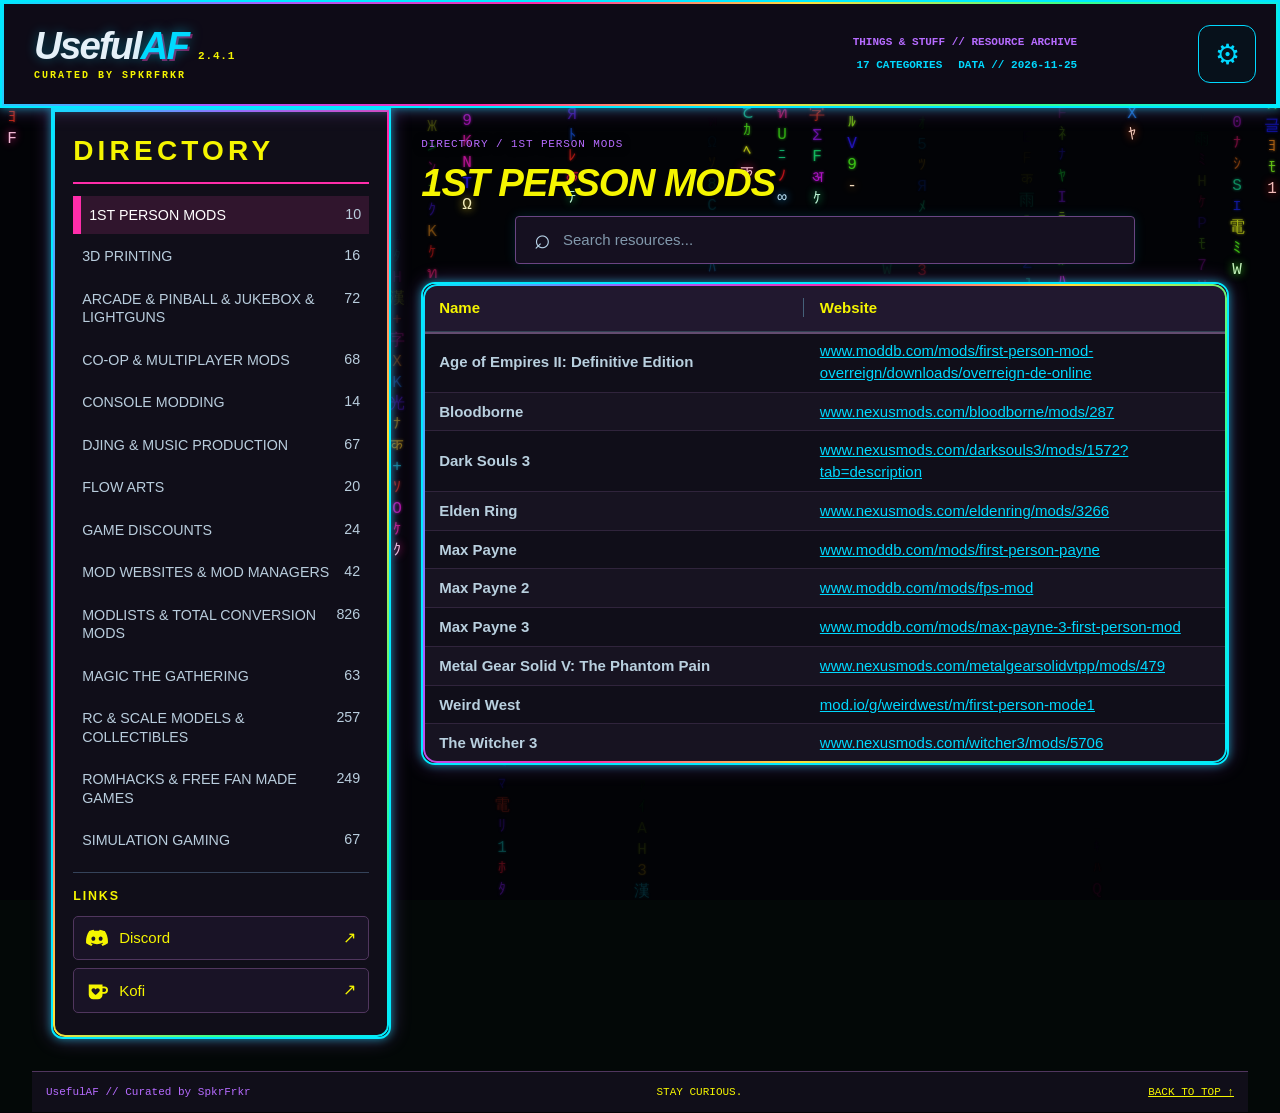
==== secret.html @ a5b61693 "Add files via upload" ====
<!doctype html>
<html lang="en">
<head>
<meta charset="utf-8"><meta name="viewport" content="width=device-width, initial-scale=1">
<meta name="theme-color" content="#080b14"><meta name="description" content="UsefulAF - Things &amp; Stuff - curated by SpkrFrkr.">
<meta name="robots" content="noindex,nofollow"><script>if(sessionStorage.getItem("ua-secret")!=="1")location.replace("./index.html");</script><title>UsefulAF // The Underground</title><link rel="stylesheet" href="styles.css?v=2.3.3">
<link rel="icon" href="favicon.svg" type="image/svg+xml"><meta property="og:image" content="social-preview.png"><meta property="og:title" content="UsefulAF - Things &amp; Stuff"><meta property="og:description" content="A resource archive curated by SpkrFrkr."></head>
<body>
<canvas class="matrix-rain" id="matrixRain" aria-hidden="true"></canvas>
<div class="scanlines" aria-hidden="true"></div>
<header class="topbar">
  <a class="brand" href="index.html" aria-label="Return to UsefulAF"><span class="brand-stack"><span class="brand-line"><span class="brand-name">Useful<span class="brand-af">AF</span></span><span class="version-line" id="versionLabel">2.4.1</span></span><span class="brand-tagline">CURATED BY SPKRFRKR</span></span></a>
  <div class="top-meta"><div class="status-line"><span class="archive-caption">THE UNDERGROUND // SECRET ARCHIVE</span><span id="categoryTotal"></span><span>ACCESS GRANTED // 30 LIVES</span><span class="record-total" id="totalCount">0 RECORDS</span></div></div>
  <button id="settingsToggle" class="settings-icon" type="button" aria-expanded="false" aria-controls="settingsPanel" aria-label="Display settings">⚙</button>
</header>
<main id="top" class="shell">
  <aside class="sidebar">
    <div class="side-title">DIRECTORY</div>
    <nav id="sheetNav" aria-label="Database categories"></nav>
    <div class="social-links" aria-label="Community links">
      <div class="social-links-heading">LINKS</div><a class="social-link" href="index.html">← RETURN TO MAIN ARCHIVE</a>
      <a class="social-link" href="https://discord.gg/WENhpGJUa9" target="_blank" rel="noopener noreferrer" aria-label="Discord">
        <svg class="social-logo" viewBox="0 0 127.14 96.36" aria-hidden="true" focusable="false"><path fill="currentColor" d="M104.4 8.3A102.4 102.4 0 0 0 79.1.5a70.5 70.5 0 0 0-3.2 6.5 94.4 94.4 0 0 0-28.5 0A70.5 70.5 0 0 0 44.2.5 102.4 102.4 0 0 0 18.9 8.3C2.9 32.1-1.4 55.3.8 78.1a103.3 103.3 0 0 0 31 15.7 76 76 0 0 0 6.6-10.8 66.8 66.8 0 0 1-10.4-5 53 53 0 0 0 2.6-2 73.2 73.2 0 0 0 65.9 0 53 53 0 0 0 2.6 2 66.8 66.8 0 0 1-10.4 5 76 76 0 0 0 6.6 10.8 103.3 103.3 0 0 0 31-15.7c2.6-26.5-4.4-49.5-18-69.8ZM42.5 64.3c-6.2 0-11.2-5.6-11.2-12.4s4.9-12.4 11.2-12.4c6.3 0 11.3 5.6 11.2 12.4 0 6.8-5 12.4-11.2 12.4Zm42.1 0c-6.2 0-11.2-5.6-11.2-12.4s4.9-12.4 11.2-12.4c6.3 0 11.3 5.6 11.2 12.4 0 6.8-5 12.4-11.2 12.4Z"/></svg>
        <span>Discord</span><span class="social-arrow" aria-hidden="true">↗</span>
      </a>
      <a class="social-link" href="https://ko-fi.com/spkrfrkr" target="_blank" rel="noopener noreferrer" aria-label="Kofi on Ko-fi">
        <svg class="social-logo" viewBox="0 0 24 24" aria-hidden="true" focusable="false"><path fill="currentColor" d="M3 5h15v2h2a4 4 0 0 1 0 8h-2v1a5 5 0 0 1-5 5H8a5 5 0 0 1-5-5V5Zm15 4v4h2a2 2 0 0 0 0-4h-2ZM8.3 9.1c-1.3 0-2.3 1-2.3 2.2 0 2.2 4.5 5.1 4.5 5.1s4.5-2.9 4.5-5.1c0-1.2-1-2.2-2.3-2.2-.9 0-1.7.5-2.2 1.2-.5-.7-1.3-1.2-2.2-1.2Z"/></svg>
        <span>Kofi</span><span class="social-arrow" aria-hidden="true">↗</span>
      </a>
    </div>
  </aside>
  <section class="workspace">
    <div id="breadcrumbs" class="breadcrumbs"></div><div class="hero-line"><div><h1 id="pageTitle">ALL RESOURCES</h1><p id="pageDescription" hidden></p></div><div class="hero-stats"><strong id="recordCount">0</strong><span>MATCHING ROWS</span></div></div>
    <div class="search-row"><label class="searchbox"><span>⌕</span><input id="searchInput" type="search" placeholder="Search resources..." aria-label="Search all resources" autocomplete="off"></label></div>
    <section id="settingsPanel" class="settings" hidden>
      <button id="resetSettings" class="control-btn reset" type="button">RESET DEFAULTS</button>
      <p class="settings-note">Column widths and order are remembered on this device.</p>
    </section>
    <div class="table-shell"><div class="table-topline"><span id="tableLabel">RESOURCE TABLE</span><span> </span></div>
      <div class="table-scroll"><table id="resourceTable"><colgroup id="tableCols"></colgroup><thead><tr id="tableHead"></tr></thead><tbody id="tableBody"></tbody></table></div>
      <div id="emptyState" class="empty" hidden>NO MATCHES FOUND // TRY A DIFFERENT SEARCH TERM</div>
    </div>
  </section>
</main><footer class="archive-footer"><span>UsefulAF // Curated by SpkrFrkr</span><span>STAY CURIOUS.</span><a href="#top">BACK TO TOP ↑</a></footer>
<script type="application/json" id="embeddedData">{"appName":"UsefulAF Underground","version":"2.4.0","sourceRows":1253,"contentRows":1253,"sheets":[{"name":"INTERNET RABBIT HOLES","headers":["Resource","Link","Focus","Classification","Source review","Supporting source"],"rows":[["Cicada 3301","https://www.reddit.com/r/cicada/","Cryptography puzzles","Community / project","Existing source — not independently reviewed",""],["SCP Foundation","https://scp-wiki.wikidot.com/","Collaborative paranormal fiction","Community / project","Existing source — not independently reviewed",""],["The Backrooms","https://backrooms-wiki.wikidot.com/","Liminal horror fiction","Community / project","Existing source — not independently reviewed",""],["Liminal Archives","https://liminal-archives.wikidot.com/","Collaborative worldbuilding","Community / project","Existing source — not independently reviewed",""],["Lost Media Wiki","https://lostmediawiki.com/","Missing media","Community / project","Existing source — not independently reviewed",""],["Unfiction","https://www.unfiction.com/","Alternate reality games","Community / project","Existing source — not independently reviewed",""],["Marble Hornets","https://www.youtube.com/user/MarbleHornets","Internet horror series","Community / project","Existing source — not independently reviewed",""],["Unresolved Mysteries","https://www.reddit.com/r/UnresolvedMysteries/","Unsolved mysteries","Community / project","Existing source — not independently reviewed",""],["Internet Mysteries","https://www.reddit.com/r/InternetMysteries/","Internet investigations","Community / project","Existing source — not independently reviewed",""],["ARG","https://www.reddit.com/r/ARG/","Alternate reality games","Community / project","Existing source — not independently reviewed",""],["Lost Media","https://www.reddit.com/r/lostmedia/","Lost media investigations","Community / project","Existing source — not independently reviewed",""],["Creepypasta Wiki","https://creepypasta.fandom.com/","Internet horror fiction","Community / project","Existing source — not independently reviewed",""],["Mystery Flesh Pit","https://www.mysteryfleshpitnationalpark.com/","Fictional world","Community / project","Existing source — not independently reviewed",""],["Welcome Home","https://www.welcomehomerestorationproject.net/","Interactive horror","Community / project","Existing source — not independently reviewed",""],["Local 58","https://www.youtube.com/@LOCAL58TV","Analog horror","Community / project","Existing source — not independently reviewed",""],["Mandela Catalogue","https://www.youtube.com/@MandelaCatalogue","Analog horror","Community / project","Existing source — not independently reviewed",""],["GeoGuessr mysteries","https://www.geoguessr.com/","Explore unusual geography","Interactive","Existing source — not independently reviewed",""],["The Useless Web","https://theuselessweb.com/","Random unusual websites","Directory","Existing source — not independently reviewed",""],["Neal.fun","https://neal.fun/","Interactive internet curiosities","Interactive","Existing source — not independently reviewed",""],["The Web Design Museum","https://www.webdesignmuseum.org/","Forgotten web design","Archive","Existing source — not independently reviewed",""],["The Internet Map","https://internet-map.net/","Map of web relationships","Visualization","Existing source — not independently reviewed",""],["Every Noise at Once","https://everynoise.com/","Music genre exploration","Archive","Existing source — not independently reviewed",""],["Radio Garden","https://radio.garden/","Explore radio worldwide","Interactive","Existing source — not independently reviewed",""],["Atlas Obscura","https://www.atlasobscura.com/","Unusual places and histories","Editorial","Existing source — not independently reviewed",""],["Futility Closet","https://www.futilitycloset.com/","Historical curiosities and puzzles","Editorial","Existing source — not independently reviewed",""],["The Pudding","https://pudding.cool/","Visual essays and unusual datasets","Editorial","Existing source — not independently reviewed",""],["Museum of Endangered Sounds","https://savethesounds.info/","Obsolete technology sounds","Archive","Existing source — not independently reviewed",""],["The Long Now","https://longnow.org/","Long-term thinking and projects","Organization","Existing source — not independently reviewed",""],["Iceberg Database","https://icebergdb.com/","Obscure topic indexes","Community index","Existing source — not independently reviewed",""],["Museum of Hoaxes","https://hoaxes.org/","Historical hoaxes","Reference","Existing source — not independently reviewed",""],["Know Your Meme","https://knowyourmeme.com/","Internet folklore and origins","Reference","Existing source — not independently reviewed",""],["The SCP Wanderers Library","https://wanderers-library.wikidot.com/","Surreal collaborative fiction","Fiction","Existing source — not independently reviewed",""],["The Dictionary of Obscure Sorrows","https://dictionaryofobscuresorrows.com/","Invented words and philosophical essays","Creative project","Existing source — not independently reviewed",""],["The Library of Babel","https://libraryofbabel.info/","Procedural textual universe","Interactive fiction","Existing source — not independently reviewed",""],["Zombo.com","https://zombo.com/","Classic absurdist website","Internet artifact","Existing source — not independently reviewed",""],["The Secret Door","https://secretdoor.notepadwebdevelopment.com/","Random virtual exploration","Interactive project","Existing source — not independently reviewed",""],["The Puzzling Stack Exchange","https://puzzling.stackexchange.com/","Community puzzles","Community","Existing source — not independently reviewed",""],["Incredible Things","https://incrediblethings.com/","Curiosities","Editorial","Existing source — not independently reviewed",""],["Bored Button","https://boredbutton.com/","Random interactive sites","Directory","Existing source — not independently reviewed",""],["Marginalia Search","https://search.marginalia.nu/","Independent obscure websites","Search engine","Existing source — not independently reviewed",""],["Wiby","https://wiby.me/","Classic-style independent websites","Search engine","Existing source — not independently reviewed",""],["Neocities","https://neocities.org/browse","Independent personal websites","Community","Existing source — not independently reviewed",""],["Weirdnet","https://directory.weirdnet.org","Independent web directory with niche subjects","Interactive / reference","Existing source — not independently reviewed",""],["Anomiro","https://anomiro.com/en/","Unusual observations with source trails","Interactive / reference","Existing source — not independently reviewed",""],["The Infinite Archive","https://theinfinitearchive.com","History and science mysteries with evidence labels","Interactive / reference","Existing source — not independently reviewed",""],["Wikipedia Unusual Articles","https://en.wikipedia.org/wiki/Wikipedia:Unusual_articles","Curated unusual encyclopedia topics","Interactive / reference","Existing source — not independently reviewed",""],["Sporcle","https://www.sporcle.com","User-created trivia rabbit holes","Interactive / reference","Existing source — not independently reviewed",""],["The Public Domain Image Archive","https://pdimagearchive.org","Unusual historical illustrations","Interactive / reference","Existing source — not independently reviewed",""],["Everything2","https://everything2.com","Long-running collaborative writing and knowledge community","Interactive / reference","Existing source — not independently reviewed",""],["Metafilter","https://www.metafilter.com","Human-curated web discoveries and discussions","Interactive / reference","Existing source — not independently reviewed",""],["Hacker News","https://news.ycombinator.com","Technology and obscure research links","Interactive / reference","Existing source — not independently reviewed",""],["The Browser","https://thebrowser.com","Curated longform reading","Interactive / reference","Existing source — not independently reviewed",""],["Markovian Parallax Denigrate","https://boingboing.net/2026/07/28/markovian-parallax-denigrate.html","Retrospective on the cryptic 1996 Usenet spam messages and their uncertain origin.","Internet mystery; origin uncertain","Investigative retrospective — source located via web research 2026-11-25",""],["Unfavorable Semicircle","https://www.unfavorablesemicircle.com/","Community investigation and preserved videos of the vanished channel","Unresolved internet mystery","Specific source located in web research — 2026-11-25","https://www.atlasobscura.com/articles/the-unsettling-mystery-of-the-creepiest-channel-on-youtube"],["Webdriver Torso","https://www.youtube.com/watch?v=tnPWq6Au-_g","BBC Newsnight investigation of the strange test-pattern uploads later associated with Google's video testing.","Explained internet mystery","Original broadcaster report — source located via web research 2026-11-25",""],["A858","https://www.reddit.com/r/Solving_A858/comments/54tnc8/some_closure/","Community investigator's closure post about the mysterious encoded Reddit messages.","Internet puzzle; purpose disputed","Original community discussion — source located 2026-11-25","https://www.reddit.com/r/Solving_A858/comments/1x9yau8/solutions_for_3515_posts/"],["Lake City Quiet Pills","https://unresolved.me/lake-city-quiet-pills","Detailed reconstruction of archived posts and competing explanations; alleged criminal links are unproven.","Unsubstantiated internet mystery","Independent investigation — source located via web research 2026-11-25","https://knowyourmeme.com/memes/the-lake-city-quiet-pills-mystery"],["Publius Enigma","https://www.brain-damage.co.uk/other-related-interviews/steve-orourke-and-marc-brickman-1995-brain-damage-excl.html","1995 interviews with Pink Floyd's manager and lighting designer about the cryptic fan puzzle.","Documented puzzle; solution disputed","Participant interviews — source located via web research 2026-11-25","https://www.futilitycloset.com/2009/04/01/the-publius-enigma/"],["Satoshi Nakamoto","https://bitcoin.org/bitcoin.pdf?v=20260717211244","Original 2008 Bitcoin paper under the pseudonym; authorship identity remains unconfirmed.","Documented paper / unresolved identity","Original document — source located 2026-11-25","https://nakamotoinstitute.org/library/bitcoin/"],["John Titor","https://timetravelinstitute.com/t/john-titor-the-original-posts-on-the-time-travel-institute-2000-2001/19725","Preserved original forum posts; time-travel claims are unsubstantiated","Internet legend","Specific source located in web research — 2026-11-25","https://classic.timetravelinstitute.com/forums/original-threads.193/"],["Time Cube","https://web.archive.org/web/20150506055228/http://www.timecube.com/","Archived original fringe theory website","Archived original","Specific source candidate — live check pending",""],["LHOHQ","https://lhohq.info/","Original labyrinthine experimental hypertext art site","Surreal web art","Specific source candidate — live check pending",""],["Sad Satan","https://kotaku.com/a-horror-game-hidden-in-the-darkest-corners-of-the-inte-1714980337","Original reporting on the disputed origins of the horror game; not a download.","Internet mystery / reference","Specific source located in web research — 2026-11-25; live check pending",""],["The Most Mysterious Song on the Internet","https://fex-band.com/history/","FEX recounts the identification of Subways of Your Mind in November 2024.","Solved lost-media case","Original participant account — source located 2026-11-25","https://www.reddit.com/r/TheMysteriousSong/comments/1gjbrs6/tms_is_found_the_song_is_called_subways_of_your/"],["Who put Bella in the Wych Elm?","https://www.westmercia.police.uk/foi-ai/west-mercia-police/2025/february/foi-389886/","Police freedom-of-information response concerning the historic unsolved case.","Unresolved historical case","Official correspondence — source located 2026-11-25",""],["The Wyoming Incident","https://knowyourmeme.com/memes/the-wyoming-incident","Chronology of the fictional broadcast intrusion and its circulating video versions.","Fictional internet horror","Dedicated folklore archive — source located 2026-11-25","https://creepypasta.fandom.com/wiki/The_Wyoming_Incident"],["Max Headroom signal hijacking","https://news.wttw.com/2017/11/21/30-years-later-notorious-max-headroom-incident-remains-mystery","Broadcaster's retrospective and participant accounts of the unsolved television intrusion","Documented incident; perpetrator unknown","Specific source located in web research — 2026-11-25",""],["Marianas Web","https://skeptics.stackexchange.com/questions/42621/is-there-any-evidence-of-a-secret-level-of-deeply-hidden-web-pages-called-maria","Evidence review of the purported hidden internet layer and its infographic origins.","Internet mystery / reference","Specific source located in web research — 2026-11-25; live check pending",""],["Reddit Place","https://www.reddit.com/r/reddit/comments/tyjkzg","Reddit's original event recap of the collaborative pixel canvas","Documented internet event","Specific source located in web research — 2026-11-25","https://www.reddit.com/r/RedditEng/comments/wlu1ub"],["Million Dollar Homepage","http://www.milliondollarhomepage.com/","Original pixel advertising project","Original website","Specific source candidate — live check pending",""],["The Game (mind game)","https://www.losethegame.net/","Dedicated site explaining the self-referential mind game","Internet meme","Specific source candidate — live check pending",""],["Anomaly Registry","https://anomalyregistry.com/browse/","Case index separating unresolved and explained anomalies","Independent index","Existing source — not independently reviewed",""],["Obscure Bit","https://bits.obscurebit.com/links/","Curated obscure web discoveries","Independent directory","Existing source — not independently reviewed",""]]},{"name":"DIGITAL UNDERGROUND","headers":["Resource","Link","Focus","Classification","Source review","Supporting source"],"rows":[["Reddit Piracy Megathread","https://www.reddit.com/r/Piracy/wiki/megathread/","Community resource index","Community index","Existing source — not independently reviewed",""],["Free Media Heck Yeah","https://fmhy.net/","Community resource index","Community index","Existing source — not independently reviewed",""],["Internet Archive","https://archive.org/","Digital preservation","Community index","Existing source — not independently reviewed",""],["Open Culture","https://www.openculture.com/","Educational media","Community index","Existing source — not independently reviewed",""],["Public Domain Torrents","https://www.publicdomaintorrents.info/","Public-domain films","Community index","Existing source — not independently reviewed",""],["Project Gutenberg","https://www.gutenberg.org/","Ebooks","Community index","Existing source — not independently reviewed",""],["Standard Ebooks","https://standardebooks.org/","Public-domain ebooks","Community index","Existing source — not independently reviewed",""],["LibriVox","https://librivox.org/","Audiobooks","Community index","Existing source — not independently reviewed",""],["Nyaa","https://nyaa.si/","Torrent index","Community index","Existing source — not independently reviewed",""],["FMHY Reddit","https://www.reddit.com/r/FREEMEDIAHECKYEAH/","Community discussion","Community index","Existing source — not independently reviewed",""],["Open Directories","https://www.reddit.com/r/opendirectories/","Public directories","Community index","Existing source — not independently reviewed",""],["DataHoarder","https://www.reddit.com/r/DataHoarder/","Digital preservation","Community index","Existing source — not independently reviewed",""],["ArchiveTeam Reddit","https://www.reddit.com/r/Archiveteam/","Preservation discussion","Community index","Existing source — not independently reviewed",""],["ArchiveTeam","https://wiki.archiveteam.org/","Web preservation","Community index","Existing source — not independently reviewed",""],["Tubi","https://tubitv.com/","Ad-supported streaming","Community index","Existing source — not independently reviewed",""],["Pluto TV","https://pluto.tv/","Free streaming","Community index","Existing source — not independently reviewed",""],["Plex","https://www.plex.tv/watch-free/","Free streaming","Community index","Existing source — not independently reviewed",""],["JustWatch","https://www.justwatch.com/","Streaming availability","Community index","Existing source — not independently reviewed",""],["Public Domain Review","https://publicdomainreview.org/","Curated historical media","Public domain collections","Existing source — not independently reviewed",""],["Kanopy","https://www.kanopy.com/","Library-supported film streaming","Licensed","Existing source — not independently reviewed",""],["Hoopla","https://www.hoopladigital.com/","Library media streaming and borrowing","Licensed","Existing source — not independently reviewed",""],["Libby","https://libbyapp.com/","Library ebooks and audiobooks","Licensed","Existing source — not independently reviewed",""],["PBS","https://www.pbs.org/","Documentaries and television","Licensed","Existing source — not independently reviewed",""],["FilmRise","https://filmrise.com/","Ad-supported film and TV","Licensed","Existing source — not independently reviewed",""],["RetroCrush","https://www.retrocrush.tv/","Classic anime streaming","Licensed","Existing source — not independently reviewed",""],["Crunchyroll","https://www.crunchyroll.com/","Anime streaming","Licensed","Existing source — not independently reviewed",""],["Bandcamp","https://bandcamp.com/","Artist-authorized music","Licensed / artist terms","Existing source — not independently reviewed",""],["Jamendo","https://www.jamendo.com/","Independent music","License varies","Existing source — not independently reviewed",""],["Free Music Archive","https://freemusicarchive.org/","Downloadable music","License varies","Existing source — not independently reviewed",""],["Musopen","https://musopen.org/","Classical recordings and sheet music","License varies","Existing source — not independently reviewed",""],["Wikimedia Commons","https://commons.wikimedia.org/","Images audio and video","Open licenses","Existing source — not independently reviewed",""],["Openverse","https://openverse.org/","Open-license media search","License varies","Existing source — not independently reviewed",""],["Europeana","https://www.europeana.eu/","European cultural collections","Rights vary","Existing source — not independently reviewed",""],["Digital Public Library of America","https://dp.la/","Library and museum collections","Rights vary","Existing source — not independently reviewed",""],["itch.io","https://itch.io/games/free","Free independent games","Creator authorized","Existing source — not independently reviewed",""],["GOG","https://www.gog.com/","DRM-free games and occasional freebies","Licensed","Existing source — not independently reviewed",""],["F-Droid","https://f-droid.org/","Open-source Android apps","Open source","Existing source — not independently reviewed",""],["AlternativeTo","https://alternativeto.net/","Community software alternatives","Directory","Existing source — not independently reviewed",""],["PortableApps","https://portableapps.com/","Portable software","License varies","Existing source — not independently reviewed",""],["Creative Commons","https://creativecommons.org/","Open licensing guidance","Reference","Existing source — not independently reviewed",""],["Open Library","https://openlibrary.org/","Library catalog and lending","Library","Existing source — not independently reviewed",""],["HathiTrust","https://hathitrust.org/","Digitized books","Library","Existing source — not independently reviewed",""],["ManyBooks","https://manybooks.net/","Free and public-domain ebooks","Media","Existing source — not independently reviewed",""],["DOAB","https://doabooks.org/","Open access academic books","Open access","Existing source — not independently reviewed",""],["DOAJ","https://doaj.org/","Open access journals","Open access","Existing source — not independently reviewed",""],["arXiv","https://arxiv.org/","Research preprints","Open access","Existing source — not independently reviewed",""],["Project Runeberg","https://runeberg.org/","Nordic literature","Public domain","Existing source — not independently reviewed",""],["Wikisource","https://wikisource.org/","Free source texts","Open collection","Existing source — not independently reviewed",""],["Smithsonian Open Access","https://si.edu/openaccess","Open museum assets","Open collection","Existing source — not independently reviewed",""],["NASA Images","https://images.nasa.gov/","Space imagery and media","Government archive","Existing source — not independently reviewed",""],["Freesound","https://freesound.org/","Community sound samples","Mixed licenses","Existing source — not independently reviewed",""],["ccMixter","https://ccmixter.org/","Remixable music","Creative Commons","Existing source — not independently reviewed",""],["Internet Archive Live Music","https://archive.org/details/etree","Authorized concert recordings","Archive","Existing source — not independently reviewed",""],["National Film Board of Canada","https://nfb.ca/","Documentaries and animation","Authorized streaming","Existing source — not independently reviewed",""],["ABC iview","https://iview.abc.net.au/","Australian public broadcasting","Regional streaming","Existing source — not independently reviewed",""],["ARTE","https://arte.tv/","European cultural programming","Regional streaming","Existing source — not independently reviewed",""],["BBC Sounds","https://bbc.co.uk/sounds","Radio and podcasts","Regional streaming","Existing source — not independently reviewed",""],["Radio Free Europe","https://rferl.org/","International broadcasting","Media","Existing source — not independently reviewed",""],["Classic Cinema Online","https://classiccinemaonline.com/","Classic film discovery","Media directory","Existing source — not independently reviewed",""],["OpenGameArt","https://opengameart.org/","Reusable game assets","Open licenses","Existing source — not independently reviewed",""],["SourceForge","https://sourceforge.net/","Software projects","Software directory","Existing source — not independently reviewed",""],["GitHub","https://github.com/","Open source repositories","Software directory","Existing source — not independently reviewed",""],["Flathub","https://flathub.org/","Linux software packages","Software directory","Existing source — not independently reviewed",""],["Ninite","https://ninite.com/","Software installers","Software utility","Existing source — not independently reviewed",""],["Open Culture Movies","https://www.openculture.com/freemoviesonline","Free films and curated viewing links","Authorized / open media","Existing source — not independently reviewed",""],["Library of Congress National Screening Room","https://www.loc.gov/collections/national-screening-room/","Historical films and recordings","Authorized / open media","Existing source — not independently reviewed",""],["European Film Gateway","https://www.europeanfilmgateway.eu","European film heritage collections","Authorized / open media","Existing source — not independently reviewed",""],["BFI Player","https://player.bfi.org.uk","British film streaming including free selections; regional restrictions","Authorized / open media","Existing source — not independently reviewed",""],["British Pathé","https://www.britishpathe.com","Historical newsreels","Authorized / open media","Existing source — not independently reviewed",""],["NASA Plus","https://plus.nasa.gov","Space documentaries and broadcasts","Authorized / open media","Existing source — not independently reviewed",""],["National Archives Catalog","https://catalog.archives.gov","Digitized government records and films","Authorized / open media","Existing source — not independently reviewed",""],["Open Yale Courses","https://oyc.yale.edu","Free university lecture videos","Authorized / open media","Existing source — not independently reviewed",""],["MIT OpenCourseWare","https://ocw.mit.edu","Open educational materials","Authorized / open media","Existing source — not independently reviewed",""],["OER Commons","https://www.oercommons.org","Open educational resources","Authorized / open media","Existing source — not independently reviewed",""],["OpenStax","https://openstax.org","Free open textbooks","Authorized / open media","Existing source — not independently reviewed",""],["Global Grey","https://www.globalgreyebooks.com","Public-domain and historical ebooks; check local rights","Authorized / open media","Existing source — not independently reviewed",""],["Digital Comic Museum","https://digitalcomicmuseum.com","Golden Age public-domain comics; check local rights","Authorized / open media","Existing source — not independently reviewed",""],["Comic Book Plus","https://comicbookplus.com","Vintage public-domain comics and magazines","Authorized / open media","Existing source — not independently reviewed",""],["Internet Archive 78 RPM","https://archive.org/details/78rpm","Historical sound recordings; rights vary","Authorized / open media","Existing source — not independently reviewed",""],["Library of Congress Jukebox","https://www.loc.gov/collections/national-jukebox/","Historical audio recordings","Authorized / open media","Existing source — not independently reviewed",""],["Choral Public Domain Library","https://www.cpdl.org","Choral sheet music","Authorized / open media","Existing source — not independently reviewed",""],["IMSLP","https://imslp.org","Music scores; rights vary by jurisdiction","Authorized / open media","Existing source — not independently reviewed",""],["Open Audio Library","https://www.bbc.co.uk/sounds","BBC audio programming; regional restrictions","Authorized / open media","Existing source — not independently reviewed",""],["Library of Congress Digital Collections","https://www.loc.gov/collections/","Digitized photographs, books and recordings","Public archive","Existing source — not independently reviewed",""],["Europeana Sounds","https://www.europeana.eu/en/collections/topic/62-sound","European audio collections","Archive","Existing source — not independently reviewed",""],["PBS LearningMedia","https://www.pbslearningmedia.org/","Educational video library","Authorized media","Existing source — not independently reviewed",""],["OpenLearn","https://www.open.edu/openlearn/","Free university courses","Authorized media","Existing source — not independently reviewed",""],["Open Textbook Library","https://open.umn.edu/opentextbooks","Open textbooks","Open access","Existing source — not independently reviewed",""],["National Film Board","https://www.nfb.ca/","Canadian film and documentary collection","Authorized media","Existing source — not independently reviewed",""],["Public Domain Review collections","https://publicdomainreview.org/collections/","Curated historical media","Public domain collection","Existing source — not independently reviewed",""],["Internet Archive Feature Films","https://archive.org/details/feature_films","Historical film collection; rights vary by item","Archive","Existing source — not independently reviewed",""],["Project Gutenberg Australia","https://gutenberg.net.au/","Ebooks under Australian copyright rules","Public domain collection","Existing source — not independently reviewed",""],["OAPEN","https://www.oapen.org/","Open academic books","Open access","Existing source — not independently reviewed",""],["Open Book Publishers","https://www.openbookpublishers.com/","Open scholarly books","Open access","Existing source — not independently reviewed",""],["NASA Scientific Visualization Studio","https://svs.gsfc.nasa.gov/","Scientific animation and imagery","Government archive","Existing source — not independently reviewed",""],["USGS Multimedia Gallery","https://www.usgs.gov/products/multimedia-gallery","Science imagery and media","Government archive","Existing source — not independently reviewed",""],["Wikimedia Wikisource","https://en.wikisource.org/","Transcribed historical texts","Open archive","Existing source — not independently reviewed",""],["PeerTube","https://joinpeertube.org/","Federated video platform; rights vary by upload","Community platform","Existing source — not independently reviewed",""],["Open Culture free audiobooks","https://www.openculture.com/freeaudiobooks","Curated audiobook directory","Media directory","Existing source — not independently reviewed",""],["Openverse audio","https://openverse.org/audio","Search openly licensed audio","Open media search","Existing source — not independently reviewed",""],["Free Software Directory","https://directory.fsf.org/","Free software catalog","Open source","Existing source — not independently reviewed",""],["Open Source Game Clones","https://osgameclones.com/","Open implementations of classic games","Open source directory","Existing source — not independently reviewed",""],["Libregamewiki","https://libregamewiki.org/","Free and open-source games","Open source directory","Existing source — not independently reviewed",""]]},{"name":"CONSPIRACY THEORIES","headers":["Resource","Link","Focus","Classification","Source review","Supporting source"],"rows":[["MKUltra","https://www.cia.gov/readingroom/","Declassified mind-control research; search MKUltra","Documented program","Existing source — not independently reviewed",""],["COINTELPRO","https://vault.fbi.gov/cointel-pro","Domestic surveillance and disruption","Documented program","Existing source — not independently reviewed",""],["Operation Northwoods","https://nsarchive.gwu.edu/","Search declassified Northwoods proposal","Documented proposal; not executed","Existing source — not independently reviewed",""],["Watergate","https://www.archives.gov/research/investigations/watergate","Political espionage and cover-up","Documented event","Existing source — not independently reviewed",""],["JFK assassination records","https://www.archives.gov/research/jfk","Primary records and investigations","Documented event; competing claims","Existing source — not independently reviewed",""],["Moon landing hoax","https://www.nasa.gov/","Apollo evidence and mission records","Hoax claim debunked","Existing source — not independently reviewed",""],["Flat Earth","https://www.britannica.com/","Search Earth shape and flat Earth history","Debunked claim","Existing source — not independently reviewed",""],["Chemtrails","https://www.epa.gov/","Search contrails and aviation emissions","Unsupported claim","Existing source — not independently reviewed",""],["HAARP","https://haarp.gi.alaska.edu/","Ionospheric research and facility information","Research facility; control claims unsupported","Existing source — not independently reviewed",""],["Area 51","https://www.cia.gov/readingroom/","Search declassified U-2 and Area 51 records","Documented facility; alien claims unsupported","Existing source — not independently reviewed",""],["Philadelphia Experiment","https://www.history.navy.mil/","Search naval history and experiment claims","Unsupported legend","Existing source — not independently reviewed",""],["Bermuda Triangle","https://oceanservice.noaa.gov/facts/bermudatri.html","Maritime disappearances and explanations","Legend; no exceptional risk established","Existing source — not independently reviewed",""],["Denver Airport","https://www.flydenver.com/","Airport art and conspiracy folklore","Unsupported claims","Existing source — not independently reviewed",""],["Illuminati","https://www.britannica.com/topic/Illuminati-group-designation","Historical society versus modern claims","Historical group; modern claims unsupported","Existing source — not independently reviewed",""],["Roswell","https://www.af.mil/","Search Roswell investigation reports","Documented incident; alien claims unsupported","Existing source — not independently reviewed",""],["Snopes","https://www.snopes.com/","Fact checks and urban legends","Verification","Existing source — not independently reviewed",""],["FactCheck.org","https://www.factcheck.org/","Political claims and evidence","Verification","Existing source — not independently reviewed",""],["Skeptical Inquirer","https://skepticalinquirer.org/","Critical investigations","Analysis","Existing source — not independently reviewed",""],["National Security Archive","https://nsarchive.gwu.edu/","Declassified government records","Primary sources","Existing source — not independently reviewed",""],["FBI Vault","https://vault.fbi.gov/","Released FBI files","Primary sources","Existing source — not independently reviewed",""],["CIA Reading Room","https://cia.gov/readingroom","Declassified intelligence records","Primary sources","Existing source — not independently reviewed",""],["Church Committee","https://senate.gov/about/powers-procedures/investigations/church-committee.htm","Intelligence oversight history","Primary sources","Existing source — not independently reviewed",""],["ACLU","https://aclu.org/","Civil liberties and surveillance documentation","Advocacy","Existing source — not independently reviewed",""],["EFF","https://eff.org/","Digital privacy and surveillance","Advocacy","Existing source — not independently reviewed",""],["Government Attic","https://governmentattic.org/","FOIA releases","Document archive","Existing source — not independently reviewed",""],["MuckRock","https://muckrock.com/","Public records requests","Document archive","Existing source — not independently reviewed",""],["The National Archives UK","https://nationalarchives.gov.uk/","British government records","Primary sources","Existing source — not independently reviewed",""],["Wilson Center Digital Archive","https://digitalarchive.wilsoncenter.org/","Cold War documents","Primary sources","Existing source — not independently reviewed",""],["PolitiFact","https://politifact.com/","Public claim verification","Fact checking","Existing source — not independently reviewed",""],["Full Fact","https://fullfact.org/","Claim verification","Fact checking","Existing source — not independently reviewed",""],["Science Feedback","https://science.feedback.org/","Scientific claim review","Fact checking","Existing source — not independently reviewed",""],["Skeptoid","https://skeptoid.com/","Critical investigations","Commentary","Existing source — not independently reviewed",""],["The Conversation","https://theconversation.com/","Expert analysis of public claims","Research commentary","Existing source — not independently reviewed",""],["NSA declassified records","https://www.nsa.gov/Helpful-Links/NSA-FOIA/Declassification-Transparency-Initiatives/","Official declassification resources","Research / evidence context","Existing source — not independently reviewed",""],["Senate intelligence committee","https://www.intelligence.senate.gov","Congressional oversight records","Research / evidence context","Existing source — not independently reviewed",""],["Congressional Research Service","https://crsreports.congress.gov","Nonpartisan policy research","Research / evidence context","Existing source — not independently reviewed",""],["GAO","https://www.gao.gov","Government audits and investigations","Research / evidence context","Existing source — not independently reviewed",""],["DOJ Inspector General","https://oig.justice.gov","Documented oversight findings","Research / evidence context","Existing source — not independently reviewed",""],["ProPublica","https://www.propublica.org","Investigative reporting","Research / evidence context","Existing source — not independently reviewed",""],["Bellingcat","https://www.bellingcat.com","Open-source investigative journalism","Research / evidence context","Existing source — not independently reviewed",""],["The National Archives FOIA","https://www.archives.gov/foia","Access to federal records","Research / evidence context","Existing source — not independently reviewed",""],["Reuters Fact Check","https://www.reuters.com/fact-check/","Evidence-based claim checks","Research / evidence context","Existing source — not independently reviewed",""],["Project Iceworm","https://www.nationalgeographic.com/history/article/camp-century-nasa-greenland-us-military","History of Camp Century and the classified missile basing proposal","Documented historical project","Specific source located in web research — 2026-11-25",""],["Acoustic Kitty","https://www.cia.gov/readingroom/docs/F-2002-01252%20INITIAL%20REQU%5B16160266%5D.pdf","CIA records request referring to the historical animal surveillance project.","Documented intelligence history","Declassified record — source located 2026-11-25",""],["Project Stargate","https://www.cia.gov/readingroom/collection/stargate","Declassified remote viewing records","Primary archive","Specific source candidate — live check pending",""],["Operation Mockingbird","https://nsarchive2.gwu.edu/NSAEBB/NSAEBB222/","Declassified Family Jewels records document Project Mockingbird wiretaps; broader claims should not be conflated with that documented project.","Documented surveillance; broader claims disputed","Declassified document collection — source located via web research 2026-11-25","https://www.rcfp.org/cia-paul-scott-project-mockingbird/"],["Operation Paperclip","https://www.archives.gov/iwg/declassified-records/rg-330-defense-secretary","National Archives guide to personnel dossiers and intelligence records","Documented government program","Specific source located in web research — 2026-11-25","https://www.archives.gov/iwg/declassified-records/rg-263-cia-records/first-release-subject-files.html"],["Tuskegee Syphilis Study","https://www.cdc.gov/tuskegee/about/index.html","CDC historical account","Official history","Specific source candidate — live check pending",""],["Iran–Contra affair","https://www.archives.gov/research/investigations/walsh.html","Independent counsel Lawrence Walsh investigation records and finding aids.","Documented political scandal","Official archive — source located 2026-11-25",""],["Operation Gladio","https://op.europa.eu/en/publication-detail/-/publication/cb40eb27-7f5a-4c9c-b97c-6a0ec8ad367e","European Parliament resolution on the Gladio affair, adopted in 1990.","Documented historical operation","Official legislative record — source located via web research 2026-11-25",""],["Pentagon Papers","https://www.archives.gov/research/pentagon-papers","Declassified government study","Primary archive","Specific source candidate — live check pending",""],["Snowden disclosures","https://www.theguardian.com/us-news/the-nsa-files","Guardian's reporting archive on the surveillance disclosures","Documented government surveillance reporting","Specific source candidate — live check pending",""],["Operation CHAOS","https://www.archives.gov/files/research/jfk/releases/2023/104-10337-10011.pdf","Released government record describing the Rockefeller Commission investigations including CHAOS","Documented government program","Specific source located in web research — 2026-11-25",""],["Project SHAD","https://www.health.mil/Military-Health-Topics/Environmental-Exposures-Hub/Environmental-Exposures-Topics/Project-112-SHAD/Fact-Sheets","Department of Defense test-by-test fact sheets on Project 112 and SHAD","Documented government program","Specific source located in web research — 2026-11-25",""],["Operation Sea-Spray","https://www.kqed.org/news/12062909/the-true-story-of-the-militarys-secret-1950-san-francisco-biological-weapons-test","Public broadcaster's historical account of the secret 1950 San Francisco biological test and its consequences.","Documented historical event","Investigative journalism — source located via web research 2026-11-25",""],["Project 100,000","https://doi.org/10.5422/fordham/9780823239771.003.0012","Academic history of the Vietnam-era military recruitment program.","Documented government program","Specific source located in web research — 2026-11-25","https://globalaffairs.gmu.edu/defenses/744"],["Operation Ajax","https://history.state.gov/historicaldocuments/frus1951-54Iran","Diplomatic and intelligence records on the 1953 Iranian coup and its context.","Documented covert operation","Official document collection — source located 2026-11-25","https://history.state.gov/historicaldocuments/frus1951-54Iran/d245"],["Gulf of Tonkin incident","https://www.archives.gov/milestone-documents/tonkin-gulf-resolution","Original congressional resolution and historical background on the disputed incidents.","Documented event / disputed accounts","Official document — source located 2026-11-25","https://www.archives.gov/research/vietnam-war"],["New World Order (conspiracy theory)","https://go.adl.org/resources/article/how-conspiracy-theories-can-kill","Critical examination of the unfounded global takeover narrative.","Unsupported or disputed claim","Specific source located in web research — 2026-11-25; live check pending",""],["Paul is dead","https://www.beatlesbible.com/1969/10/24/paul-mccartney-denies-reports-of-his-death/","Historical account of McCartney's interview denying the death rumor.","Debunked celebrity conspiracy","Specific source located in web research — 2026-11-25","https://www.youtube.com/watch?v=cIaRr3JV_X4"],["Dulce Base","https://mysteryatlas.pulsaa.net/questions/is-there-a-secret-underground-base-at-dulce-new-mexico","Case-specific account of the alleged underground base and lack of credible evidence.","Unsupported or disputed claim","Specific source located in web research — 2026-11-25; live check pending",""],["Montauk Project","https://legalclarity.org/the-montauk-project-real-history-behind-the-conspiracy/","History of Camp Hero and unsupported claims about experiments.","Unsupported or disputed claim","Specific source located in web research — 2026-11-25; live check pending",""],["Reptilian conspiracy theory","https://www.adl.org/resources/report/antisemitic-conspiracies-about-911-endure-20-years-later","Critical documentation of David Icke's unsupported and antisemitic conspiracy narratives.","Unsupported or disputed claim","Specific source located in web research — 2026-11-25; live check pending",""],["Chemtrail conspiracy theory","https://www.epa.gov/regulations-emissions-vehicles-and-engines/Contrails","EPA explanation of contrails and evidence addressing spraying claims","Unsupported conspiracy claim","Specific source located in web research — 2026-11-25",""],["Denver International Airport conspiracy theories","https://www.flydenver.com/art-exhibits/conspiracy-theories-uncovered/","Airport's own exhibition addressing the legends and artwork","Urban legends / unsupported claims","Specific source located in web research — 2026-11-25","https://visitdenver.com/blog/post/myths-denver-airport/"],["Hollow Earth","https://guides.loc.gov/hollow-earth","Library of Congress bibliography of historical hollow-Earth theories.","Unsupported or disputed claim","Specific source located in web research — 2026-11-25; live check pending",""],["Phantom time hypothesis","https://bigthink.com/the-past/phantom-time-hypothesis/","Historical critique of the claim that centuries were fabricated.","Unsupported or disputed claim","Specific source located in web research — 2026-11-25; live check pending",""],["Ancient astronauts","https://onlinedigeditions.com/publication/?article_id=4583788&i=792733&view=articleBrowser","Archaeological response to pseudoscientific claims about ancient civilizations.","Unsupported or disputed claim","Specific source located in web research — 2026-11-25; live check pending",""],["Black helicopter","https://doi.org/10.1525/california/9780520238053.003.0004","Academic book chapter on black helicopter conspiracy narratives.","Unsupported or disputed claim","Specific source located in web research — 2026-11-25; live check pending",""],["Pizzagate conspiracy theory","https://leadstories.com/hoax-alert/2020/09/fact-check-pizzagate-is-not-real.html","Fact check explaining why the alleged trafficking conspiracy is false.","Debunked conspiracy theory","Fact check — source located via web research 2026-11-25",""],["Moon landing conspiracy theories","https://www.iop.org/explore-physics/moon/how-do-we-know-we-went-to-the-moon","Institute of Physics evidence for the Apollo landings","Debunked conspiracy claim","Specific source located in web research — 2026-11-25",""]]},{"name":"MANDELA EFFECTS","headers":["Resource","Link","Focus","Classification","Source review","Supporting source"],"rows":[["Mandela Effect community","https://www.reddit.com/r/MandelaEffect/","Reports of shared false memories","Anecdotal reports","Existing source — not independently reviewed",""],["Visual Mandela Effect research","https://doi.org/10.1177/09567976221108944","Experimental study of consistent visual false memories","Peer-reviewed research","Existing source — not independently reviewed",""],["Berenstain Bears","https://berenstainbears.com/","Berenstein versus Berenstain spelling","False-memory example","Existing source — not independently reviewed",""],["Fruit of the Loom","https://www.fruit.com/","Recalled cornucopia in logo","Reported false memory","Existing source — not independently reviewed",""],["Monopoly mascot","https://monopoly.hasbro.com/","Recalled monocle","Reported false memory","Existing source — not independently reviewed",""],["Pikachu","https://www.pokemon.com/","Recalled black tail tip","Reported false memory","Existing source — not independently reviewed",""],["Looney Tunes","https://www.warnerbros.com/","Tunes versus Toons spelling","Reported false memory","Existing source — not independently reviewed",""],["Star Wars","https://www.starwars.com/","Misremembered Vader dialogue","Misquotation","Existing source — not independently reviewed",""],["Snow White","https://movies.disney.com/snow-white-and-the-seven-dwarfs","Mirror dialogue variants","Misquotation","Existing source — not independently reviewed",""],["Kit Kat","https://www.hersheyland.com/kit-kat","Recalled hyphen in logo","Reported false memory","Existing source — not independently reviewed",""],["Curious George","https://www.curiousgeorge.com/","Recalled tail","Reported false memory","Existing source — not independently reviewed",""],["Nelson Mandela","https://www.nelsonmandela.org/","Actual biography and death in 2013","Historical record","Existing source — not independently reviewed",""],["False memory research","https://www.apa.org/","Search memory reconstruction and misinformation","Psychology reference","Existing source — not independently reviewed",""],["Wayback Machine","https://web.archive.org/","Compare historical logos and web pages","Archive evidence","Existing source — not independently reviewed",""],["Mandela Agency","https://mandela.agency/index.php/Main_Page","Shared memory examples and categories","Community claims","Existing source — not independently reviewed",""],["Retconned","https://reddit.com/r/Retconned/","Alternative interpretations of memories","Speculation community","Existing source — not independently reviewed",""],["Memory subreddit","https://reddit.com/r/memory/","Memory discussion","Community","Existing source — not independently reviewed",""],["PubMed false memory","https://pubmed.ncbi.nlm.nih.gov/?term=false+memory","Published memory research","Research index","Existing source — not independently reviewed",""],["APA Dictionary","https://dictionary.apa.org/false-memory","Definition of false memory","Reference","Existing source — not independently reviewed",""],["Open Science Framework","https://osf.io/","Research materials and replication studies","Research repository","Existing source — not independently reviewed",""],["Google Books","https://books.google.com/","Compare historical printed editions","Reference","Existing source — not independently reviewed",""],["Google Ngram","https://books.google.com/ngrams","Historical word usage","Research tool","Existing source — not independently reviewed",""],["Chronicling America","https://loc.gov/collections/chronicling-america/","Historical newspaper evidence","Primary sources","Existing source — not independently reviewed",""],["WorldCat","https://worldcat.org/","Locate historical editions","Library catalog","Existing source — not independently reviewed",""],["IMDb","https://imdb.com/","Film credits and quotations context","Reference","Existing source — not independently reviewed",""],["AFI Catalog","https://catalog.afi.com/","American film records","Reference","Existing source — not independently reviewed",""],["Visual Mandela Effect paper","https://journals.sagepub.com/doi/10.1177/09567976221108944","Peer-reviewed research on shared visual errors","Memory research / reference","Existing source — not independently reviewed",""],["Elizabeth Loftus publications","https://faculty.sites.uci.edu/eloftus/","Research on misinformation and memory","Memory research / reference","Existing source — not independently reviewed",""],["Association for Psychological Science","https://www.psychologicalscience.org","Research summaries on cognition","Memory research / reference","Existing source — not independently reviewed",""],["Memory and Cognition journal","https://link.springer.com/journal/13421","Experimental memory research","Memory research / reference","Existing source — not independently reviewed",""],["Library of Congress newspapers","https://www.loc.gov/newspapers/","Historical wording and advertisements","Memory research / reference","Existing source — not independently reviewed",""],["Internet Archive magazines","https://archive.org/details/magazine_rack","Historical print comparisons","Memory research / reference","Existing source — not independently reviewed",""],["Google Patents","https://patents.google.com","Historical design and trademark-related documents","Memory research / reference","Existing source — not independently reviewed",""],["USPTO trademark search","https://www.uspto.gov/trademarks/search","Original trademark records","Memory research / reference","Existing source — not independently reviewed",""],["Behind the Voice Actors","https://www.behindthevoiceactors.com","Compare remembered character voices","Memory research / reference","Existing source — not independently reviewed",""],["The Movie Database","https://www.themoviedb.org","Film and television reference","Memory research / reference","Existing source — not independently reviewed",""],["Kazaam","https://www.disneyplus.com/browse/entity-5c1e5f29-ccf3-4772-aabc-6ad348b5844a","Official record of the 1996 Shaquille O’Neal film, often confused with an alleged Sinbad film.","Memory comparison / original subject reference","Specific source located in web research — 2026-11-25; live check pending","https://www.psychologytoday.com/us/blog/unserious-psychology/202312/the-psychology-behind-the-mandela-effect/amp"],["The Thinker","https://www.musee-rodin.fr/en/musee/collections/oeuvres/penseur-meudon","Museum photographs of the actual Rodin sculpture and its pose.","Memory comparison / original subject reference","Specific source located in web research — 2026-11-25; live check pending",""],["Mona Lisa","https://www.louvre.fr/en/explore/the-palace/from-the-mona-lisa-to-the-wedding-feast-at-cana","Louvre description and image of the portrait; compare remembered expressions against the actual work.","Documented artwork / memory comparison","Museum source — source located 2026-11-25",""],["Jaws (James Bond)","https://skepticalinquirer.org/2024/08/the-useful-mandela-effect/","Critical analysis of the remembered braces on Dolly in Moonraker.","Memory comparison / original subject reference","Specific source located in web research — 2026-11-25; live check pending",""],["We Are the Champions","https://www.youtube.com/watch?v=04854XqcfCY","Official Queen music video for comparison with remembered ending.","Memory comparison / original subject reference","Specific source located in web research — 2026-11-25; live check pending",""],["The Wizard of Oz (1939 film)","https://www.afi.com/afis-100-years-100-movie-quotes/","AFI’s documented film quotations for comparison with common misquotations.","Memory comparison / original subject reference","Specific source located in web research — 2026-11-25; live check pending",""],["Field of Dreams","https://www.afi.com/afis-100-years-100-movie-quotes/","AFI’s documented quotation about building the baseball field.","Memory comparison / original subject reference","Specific source located in web research — 2026-11-25; live check pending",""],["Forrest Gump","https://www.afi.com/afis-100-years-100-movie-quotes/","AFI’s documented box-of-chocolates quotation.","Memory comparison / original subject reference","Specific source located in web research — 2026-11-25; live check pending",""],["The Empire Strikes Back","https://www.starwars.com/films/star-wars-episode-v-the-empire-strikes-back","Official film page for the 1980 Star Wars sequel","Documented film / false memory","Specific source candidate — live check pending",""],["The Silence of the Lambs (film)","https://www.vanityfair.com/hollywood/2021/02/dr-lecter-my-name-is-clarice-starling","Cast interviews and correction of the famously misremembered greeting.","Memory comparison / original subject reference","Specific source located in web research — 2026-11-25; live check pending",""],["Interview with the Vampire (film)","https://www.boxofficemojo.com/title/tt0110148/","Release record showing the actual 1994 film title.","Memory comparison / original subject reference","Specific source located in web research — 2026-11-25; live check pending",""],["Sex and the City","https://www.hbo.com/sex-and-the-city","Official series page with original title","Documented TV series / false memory","Specific source candidate — live check pending",""],["Febreze","https://www.febreze.com/","Official brand displaying its spelling","Documented branding / false memory","Specific source candidate — live check pending",""],["Froot Loops","https://www.frootloops.com/","Official cereal brand displaying its spelling","Documented branding / false memory","Specific source candidate — live check pending",""],["Oscar Mayer","https://www.oscarmayer.com/","Official brand displaying its spelling","Documented branding / false memory","Specific source candidate — live check pending",""],["Jif (peanut butter)","https://www.jif.com/","Official brand displaying its spelling","Documented branding / false memory","Specific source candidate — live check pending",""],["Skechers","https://www.skechers.com/","Official brand displaying its spelling","Documented branding / false memory","Specific source candidate — live check pending",""],["Cheez-It","https://www.cheezit.com/","Official brand displaying its spelling","Documented branding / false memory","Specific source candidate — live check pending",""],["Tinker Bell","https://www.truthorfiction.com/tinkerbell-dotting-the-i-mandela-effect/","Investigation comparing historical Disney logo animations with remembered versions.","Memory comparison / original subject reference","Specific source located in web research — 2026-11-25; live check pending",""],["Risky Business","https://www.alternatememories.com/historical-events/movies/risky-business","Community comparison of the dance scene and the remembered sunglasses.","Memory comparison / original subject reference","Specific source located in web research — 2026-11-25; live check pending",""],["The Flintstones","https://www.si.edu/collections/snapshot/meet-flintstones","Smithsonian original comic artwork and documented spelling of the title.","Memory comparison / original subject reference","Specific source located in web research — 2026-11-25; live check pending","https://www.alternatememories.com/historical-events/tv/flintstones-or-flinstones"],["C-3PO","https://www.starwars.com/databank/c-3po","Official Star Wars character databank and visual references","Documented fictional character / false memory","Specific source candidate — live check pending",""],["The Berenstain Bears","https://berenstainbears.com/","Official series site showing the authors' spelling","Documented book series / false memory","Specific source candidate — live check pending",""],["Mister Rogers' Neighborhood","https://www.misterrogers.org/","Official series archive and material from Fred Rogers Productions","Documented TV series / false memory","Specific source candidate — live check pending",""]]},{"name":"ARGS & CRYPTOGRAPHY","headers":["Resource","Link","Focus","Classification","Source review","Supporting source"],"rows":[["ARGNet","https://www.argn.com/","ARG news and history","Community editorial","Existing source — not independently reviewed",""],["Game Detectives","https://wiki.gamedetectives.net/","Game puzzles and ARG documentation","Community wiki","Existing source — not independently reviewed",""],["Kryptos","https://www.cia.gov/","Search Kryptos sculpture and cipher","Unsolved puzzle","Existing source — not independently reviewed",""],["Voynich Manuscript","https://beinecke.library.yale.edu/beinecke/collections/beinecke-cipher-voynich-manuscript","Yale manuscript collection and digitized access","Primary archive","Source located in web research, 2026-11-25",""],["Cipher Mysteries","https://ciphermysteries.com/","Historical unsolved ciphers","Research blog","Existing source — not independently reviewed",""],["Crypto Museum","https://www.cryptomuseum.com/","Cipher machines and espionage technology","Museum","Existing source — not independently reviewed",""],["dCode","https://www.dcode.fr/","Cipher identification and puzzle tools","Tool","Existing source — not independently reviewed",""],["Mystery Hunt","https://www.mit.edu/~puzzle/","Annual puzzle hunt archives","Puzzle archive","Existing source — not independently reviewed",""],["Puzzle Baron","https://puzzlebaron.com/","Logic puzzles","Interactive puzzles","Existing source — not independently reviewed",""],["Project Euler","https://projecteuler.net/","Mathematical programming puzzles","Interactive puzzles","Existing source — not independently reviewed",""],["Cryptopals","https://cryptopals.com/","Cryptography challenges","Educational","Existing source — not independently reviewed",""],["CryptoHack","https://cryptohack.org/","Cryptography practice","Educational","Existing source — not independently reviewed",""],["Puzzled Pint","https://puzzledpint.com/","Monthly puzzle archives","Community","Existing source — not independently reviewed",""],["Puzzling Stack Exchange","https://puzzling.stackexchange.com/","Collaborative solving","Community","Existing source — not independently reviewed",""],["ARG subreddit","https://reddit.com/r/ARG/","ARG discovery and discussion","Community","Existing source — not independently reviewed",""],["Notpron","https://notpron.org/","Long-running online riddle","Puzzle","Existing source — not independently reviewed",""],["The Enigma Museum","https://cryptomuseum.com/crypto/enigma/","Historical cipher machines","Reference","Existing source — not independently reviewed",""],["Bletchley Park","https://bletchleypark.org.uk/","Codebreaking history","Museum","Existing source — not independently reviewed",""],["MIT Mystery Hunt archive","https://puzzles.mit.edu","Past hunts and solutions","Puzzle / educational","Existing source — not independently reviewed",""],["CrypTool","https://www.cryptool.org","Interactive cryptography education","Puzzle / educational","Existing source — not independently reviewed",""],["American Cryptogram Association","https://www.cryptogram.org","Classical cipher puzzles","Puzzle / educational","Existing source — not independently reviewed",""],["Puzzle Prime","https://www.puzzleprime.com","Logic and detective puzzles","Puzzle / educational","Existing source — not independently reviewed",""],["Simon Tatham puzzles","https://www.chiark.greenend.org.uk/~sgtatham/puzzles/","Playable logic puzzles","Puzzle / educational","Existing source — not independently reviewed",""],["PuzzleScript","https://www.puzzlescript.net","Puzzle game creation and examples","Puzzle / educational","Existing source — not independently reviewed",""],["The Riddle of the Sphinx","https://www.riddleoftheday.com","Riddle collection","Puzzle / educational","Existing source — not independently reviewed",""],["Beale ciphers","https://cipherfoundation.org/older-ciphers/beale-papers/beale-papers-transcription/","Full transcription of the 1885 pamphlet containing the three ciphers and purported letters; treasure claims remain unverified.","Historical cipher; authenticity disputed","Original text transcription — source located via web research 2026-11-25","https://www.nsa.gov/Helpful-Links/NSA-FOIA/Declassification-Transparency-Initiatives/Historical-Releases/Beale-Papers/About-Us/EEO-Diversity/"],["Zodiac Killer ciphers","https://vault.fbi.gov/The%20Zodiac%20Killer","Public FBI case collection containing historical investigative records.","Documented cryptographic case","Official case archive — source located 2026-11-25",""],["Dorabella Cipher","https://cipherfoundation.org/older-ciphers/dorabella-cipher/","Cipher Foundation account of Elgar's mysterious 1897 letter and its interpretation.","Unresolved cipher","Specialist investigation — source located 2026-11-25",""],["Shugborough inscription","https://historicengland.org.uk/listing/the-list/list-entry/1374124","Official heritage listing for the Shepherd's Monument with its enigmatic inscription; no accepted decipherment.","Documented artifact; interpretation disputed","Official heritage record — source located via web research 2026-11-25","https://antigonejournal.com/2022/04/shepherds-monument-inscription/"],["Ricky McCormick's encrypted notes","https://www.fbi.gov/news/stories/help-solve-an-open-murder-case-part-2","FBI appeal concerning encrypted notes","Official investigation","Specific source candidate — live check pending",""],["Copiale cipher","https://www.su.se/english/research/research-catalogue/research-projects/d/decipherment-of-historical-manuscripts/the-copiale-cipher","Researchers' decipherment project for an encrypted manuscript of the Oculist order.","Solved historical cipher","Original research project — source located 2026-11-25","https://www.uu.se/en/news/2011/2011-10-27-language-scholars-solved-18th-century-cipher"],["D'Agapeyeff cipher","https://cipherfoundation.org/modern-ciphers/dagapeyeff-cipher/","Dedicated case source not yet located.","Puzzle history / reference","Specialist cipher archive — located 2026-11-25","https://www.hydeandrugg.com/our-research/codes-ciphers/the-dagapeyeff-cipher/"],["Rohonc Codex","https://doi.org/10.1080/01611194.2026.2711207","Dedicated case source not yet located.","Puzzle history / reference","Peer-reviewed provenance research — located 2026-11-25",""],["Liber Primus","https://github.com/krisyotam/cicada3301","Dedicated case source not yet located.","Puzzle history / reference","Community puzzle archive — located 2026-11-25","https://mysteriesdept.com/sources/SRC0D7R6VDJ3APG/liber-primus"],["The Beast (game)","https://if50.substack.com/p/2001-the-beast","Dedicated case source not yet located.","Puzzle history / reference","Game history and archived participant records — located 2026-11-25",""],["I Love Bees","https://creepy.thebruce.net/","Dedicated case source not yet located.","Puzzle history / reference","Participant archive and mirror information — located 2026-11-25",""],["Year Zero (game)","https://yearzero.netninja.com/about.html","Dedicated case source not yet located.","Puzzle history / reference","Dedicated fan preservation archive — located 2026-11-25","https://www.nin.wiki/Yearzero.nin.com"],["Perplex City","https://perplexcitycardcatalog.com/","Dedicated case source not yet located.","Puzzle history / reference","Dedicated puzzle card archive — located 2026-11-25",""],["The Lost Experience","https://lostpedia.fandom.com/wiki/The_Lost_Experience_Timeline","Dedicated case source not yet located.","Puzzle history / reference","Dedicated fan-maintained timeline — located 2026-11-25","https://www.youtube.com/channel/UCt2apTu3o5XXF5IJ56PMJ_w"],["Find 815","https://www.reddit.com/r/lost/comments/1ckbwi5","Dedicated case source not yet located.","Puzzle history / reference","Original fan preservation discussion — located 2026-11-25",""],["Why So Serious? (alternate reality game)","https://42entertainment.com/work/whysoserious","Dedicated case source not yet located.","Puzzle history / reference","Original creator case study — located 2026-11-25",""],["The Black Watchmen","https://store.steampowered.com/app/349220/The_Black_Watchmen/","Official distribution page for the persistent alternate reality game","Fictional interactive puzzle","Specific source candidate — live check pending",""],["The Secret (treasure hunt)","https://thesecret.pbworks.com/","Dedicated community archive of Byron Preiss's puzzles and discoveries","Documented treasure hunt","Specific source candidate — live check pending",""],["Masquerade (book)","https://www.sothebys.com/en/buy/auction/2019/english-literature-history-childrens-books-and-illustrations/williams-the-archive-relating-to-kit-williams","Dedicated case source not yet located.","Puzzle history / reference","Original production archive catalogue — located 2026-11-25","https://www.treasureclub.net/publichunts/masquerade/index.html"],["MIT Mystery Hunt","https://puzzles.mit.edu/","Official puzzle hunt archive","Original archive","Specific source candidate — live check pending",""],["Chaocipher","https://www.mountainvistasoft.com/chaocipher/","Dedicated research site on John Byrne's cryptographic system","Documented cryptographic system","Specific source candidate — live check pending",""]]},{"name":"LOST MEDIA","headers":["Resource","Link","Focus","Classification","Source review","Supporting source"],"rows":[["Lost Media Wiki","https://lostmediawiki.com/","Missing and recovered media","Community wiki","Existing source — not independently reviewed",""],["Lost Media Reddit","https://www.reddit.com/r/lostmedia/","Community investigations","Community","Existing source — not independently reviewed",""],["The Cutting Room Floor","https://tcrf.net/","Unused game content","Community research","Existing source — not independently reviewed",""],["Unseen64","https://www.unseen64.net/","Cancelled and unreleased games","Archive","Existing source — not independently reviewed",""],["Lost Levels","https://www.lostlevels.org/","Unreleased video games","Archive","Existing source — not independently reviewed",""],["Media History Digital Library","https://mediahistoryproject.org/","Historical film and broadcasting publications","Archive","Existing source — not independently reviewed",""],["BFI","https://www.bfi.org.uk/","Film history and preservation","Institution","Existing source — not independently reviewed",""],["Paley Center","https://www.paleycenter.org/","Broadcast history","Institution","Existing source — not independently reviewed",""],["Lost Media Archive","https://lostmediaarchive.fandom.com/wiki/Lost_Media_Archive","Missing media catalog","Community wiki","Existing source — not independently reviewed",""],["The Almost Archive","https://thealmostarchive.com/","Canceled and vanished projects","Editorial archive","Existing source — not independently reviewed",""],["The Lost Signal","https://lostsignal.theobscuriverse.com/","Vanished digital media case files","Editorial archive","Existing source — not independently reviewed",""],["Lost Commercials Foundation","https://lostcommercialsfoundation.org/","Advertising preservation","Community archive","Existing source — not independently reviewed",""],["Hidden Palace","https://hiddenpalace.org/","Video game development history","Preservation","Existing source — not independently reviewed",""],["MobyGames","https://mobygames.com/","Game releases and credits","Reference","Existing source — not independently reviewed",""],["Gaming Alexandria","https://gamingalexandria.com/","Game history and preservation","Archive","Existing source — not independently reviewed",""],["Discogs","https://discogs.com/","Music release catalog","Reference","Existing source — not independently reviewed",""],["MusicBrainz","https://musicbrainz.org/","Open music metadata","Reference","Existing source — not independently reviewed",""],["Silent Era","https://silentera.com/","Silent film history","Reference","Existing source — not independently reviewed",""],["American Archive of Public Broadcasting","https://americanarchive.org/","Historical broadcasting","Archive","Existing source — not independently reviewed",""],["Prelinger Archives","https://archive.org/details/prelinger","Historical ephemeral films","Archive","Existing source — not independently reviewed",""],["World Radio History","https://www.worldradiohistory.com","Broadcasting magazines and records","Preservation / reference","Existing source — not independently reviewed",""],["Radio Archives","https://www.radioarchives.com","Old-time radio recordings and restoration","Preservation / reference","Existing source — not independently reviewed",""],["Internet Archive Old Time Radio","https://archive.org/details/oldtimeradio","Historical radio programs; rights vary","Preservation / reference","Existing source — not independently reviewed",""],["TV Tropes Lost Media","https://tvtropes.org/pmwiki/pmwiki.php/Main/LostMedia","Examples and links to missing works","Preservation / reference","Existing source — not independently reviewed",""],["Game Developer archive","https://www.gamedeveloper.com","Game development history","Preservation / reference","Existing source — not independently reviewed",""],["Museum of the Moving Image","https://movingimage.org","Film and television history","Preservation / reference","Existing source — not independently reviewed",""],["The Strong Museum","https://www.museumofplay.org","Video game and toy preservation","Preservation / reference","Existing source — not independently reviewed",""],["Game Studies","https://gamestudies.org","Game research and history","Preservation / reference","Existing source — not independently reviewed",""],["London After Midnight (film)","https://blogs.loc.gov/now-see-hear/2014/05/copyright-descriptive-records-london-after-midnight-edition/","Copyright documentation surviving from the missing silent film.","Lost film / surviving documentation","Library archive — source located 2026-11-25",""],["The Mountain Eagle","https://www.bfi.org.uk/film/af3ec5ff-e7f4-5492-8bea-2fe58cd5244a/the-mountain-eagle","BFI film record for Hitchcock's lost silent film","Lost film","Specific source located in web research — 2026-11-25","https://www.bfi.org.uk/features/bfi-most-wanted-our-discoveries-so-far"],["The Day the Clown Cried","https://newsroom.loc.gov/news/footage-from-jerry-lewis--film--the-day-the-clown-cried--opens-for-research-at-library-of-congress/s/73d6a4a2-2e21-4b63-aa03-aa8f0a778e64","Library of Congress announcement of access to surviving footage for research","Unfinished film; surviving materials","Specific source located in web research — 2026-11-25","https://findingaids.loc.gov/repositories/5/resources/363"],["The Story of the Kelly Gang","https://www.nfsa.gov.au/stories/articles/story-kelly-gang","National Film and Sound Archive account of restoring the surviving fragments","Partially lost film","Specific source located in web research — 2026-11-25","https://www.nfsa.gov.au/collection/item/story-kelly-gang-ned-kellys-last-stand-and-capture"],["The Patriot (1928 film)","https://www.loc.gov/item/prn-13-209/endangered-silent-film-heritage/2013-12-04/","Library of Congress preservation study identifies the film as missing in complete form.","Lost film / incomplete survival","Official preservation report — source located 2026-11-25",""],["A Blind Bargain","https://catalog.afi.com/Film/2904-A-BLIND-BARGAIN","American Film Institute catalogue record for the lost 1922 Lon Chaney film.","Lost film","Institutional film catalogue — source located via web research 2026-11-25","https://www.lonchaney.org/filmography/132.html"],["The First Men in the Moon (1919 film)","https://www.bfi.org.uk/bfi-national-archive/inside-archive/bfi-most-wanted","BFI National Archive missing-film list with a dedicated entry for the 1919 adaptation.","Lost film","Specific source located in web research — 2026-11-25",""],["The Great Gatsby (1926 film)","https://www.loc.gov/item/prn-13-209/endangered-silent-film-heritage/2013-12-04/","Library of Congress preservation study identifies the silent adaptation as missing in complete form.","Lost film / incomplete survival","Official preservation report — source located 2026-11-25",""],["The Miracle Man (1919 film)","https://www.silentera.com/PSFL/data/M/MiracleMan1919.html","Specialist silent-film catalogue and account of surviving fragments.","Partially lost film","Specific source located in web research — 2026-11-25","https://commons.wikimedia.org/wiki/File%3ASurviving_Footage_of_The_Miracle_Man_%281919%29.webm"],["Cleopatra (1917 film)","https://www.loc.gov/item/prn-13-209/endangered-silent-film-heritage/2013-12-04/","Library of Congress preservation study identifies the silent epic as missing in complete form.","Lost film / incomplete survival","Official preservation report — source located 2026-11-25",""],["A Woman of the Sea","https://www.charliechaplinarchive.org/en/collection/cerca/data-on-picture-a-woman-of-the-sea-as-of-date-july-14-1926-regent-film-comapany-chaplin-studios","Original Chaplin studio production document preserved in the archive.","Lost film","Specific source located in web research — 2026-11-25","https://catalog.afi.com/Film/13438-A-WOMAN-OF-THE-SEA"],["The Rogue Song","https://mgm-musicals.com/films/the-rogue-song/the-rogue-song/","Dedicated reconstruction and musical history of the incomplete 1930 MGM film.","Partially surviving film","Specialist film history — source located via web research 2026-11-25",""],["Doctor Who missing episodes","https://www.doctorwho.tv/news-and-features/everything-you-need-to-know-about-doctor-whos-missing-episodes","Official guide to missing episodes and rediscoveries, including the two recovered Daleks' Master Plan episodes announced in 2026.","Partially recovered television archive","Official production archive — source located via web research 2026-11-25","https://www.doctorwho.tv/news-and-features/how-missing-episodes-from-the-daleks-master-plan-were-found"],["The Black Cauldron (film)","https://www.slate.com/articles/arts/dvdextras/2010/10/the_black_cauldron.html","Production history and discussion of footage removed before release.","Media preservation case / reference","Specific source located in web research — 2026-11-25; live check pending","https://catalog.afi.com/Film/55771-THE-BLACK-CAULDRON"],["EarthBound 64","https://www.gamespot.com/articles/earthbound-64-officially-cancelled/1100-2618842/","Contemporary 2000 reporting on the cancellation of the N64 incarnation of Mother 3.","Cancelled game","Contemporary journalism — source located via web research 2026-11-25",""],["Silent Hills","https://www.gamespot.com/articles/silent-hills-cancelled-konami-confirms/1100-6426919/","Contemporaneous reporting containing Konami's cancellation statement.","Documented cancelled game","Specific source located in web research — 2026-11-25",""],["StarCraft: Ghost","https://www.gamespot.com/articles/starcraft-ghost-has-never-been-officially-cancelled/1100-6406568/","Developer interview reporting the long-dormant project's status in 2013.","Unreleased game; historical interview","Specific source located in web research — 2026-11-25",""],["Thrill Kill","https://www.gamespot.com/articles/thrill-kill-completely-dead/1100-2464923/","Contemporaneous cancellation report for the unreleased PlayStation game.","Documented cancelled game","Specific source located in web research — 2026-11-25",""],["Sonic X-treme","https://hiddenpalace.org/w/index.php?mobileaction=toggle_view_desktop&title=Sonic_X-treme_%28Jul_14%2C_1996_prototype%29","Preservation record for an unreleased Saturn prototype.","Media preservation case / reference","Specific source located in web research — 2026-11-25; live check pending",""],["Resident Evil 1.5","https://www.unseen64.net/2008/04/11/resident-evil-15-psx-cancelled/","Development history and images of the cancelled Resident Evil 2 prototype.","Media preservation case / reference","Specific source located in web research — 2026-11-25; live check pending",""],["Dinosaur Planet (video game)","https://www.videogameschronicle.com/news/rares-cancelled-n64-game-dinosaur-planet-has-leaked-online/","Reporting on the recovered December 2000 build of Rare's cancelled N64 game.","Recovered prototype; cancelled original project","Specialist journalism — source located via web research 2026-11-25",""],["The Most Mysterious Song on the Internet","https://fex-band.com/history/","FEX recounts the identification of Subways of Your Mind in November 2024.","Solved lost-media case","Original participant account — source located 2026-11-25","https://www.reddit.com/r/TheMysteriousSong/comments/1gjbrs6/tms_is_found_the_song_is_called_subways_of_your/"],["Everyone Knows That (song)","https://shows.acast.com/everyone-knows-that-the-search-for-ulterior-motives/episodes","Dedicated podcast with discovery participants and the identified songwriters.","Solved lostwave mystery","Specific source located in web research — 2026-11-25","https://www.youtube.com/watch?v=1agHXmNMRDM"],["Ready 'n' Steady","https://avclub.com/the-mystery-of-the-phantom-billboard-hit-ready-n-st-1798249641","Contemporary report on the 2016 recovery of the previously unlocated charting song.","Solved lost-media case","Dedicated journalism — source located 2026-11-25","https://globalnews.ca/news/10485469/lostwave-most-mysterious-music-genre/"],["The Nixon White House tapes","https://www.archives.gov/open/nixon/37-wht-dataset-conversationlist.html","Official conversation index for the surviving recordings","Documented archival collection","Specific source located in web research — 2026-11-25","https://www.archives.gov/publications/prologue/2007/fall/tapes.html"]]},{"name":"UNSOLVED MYSTERIES","headers":["Resource","Link","Focus","Classification","Source review","Supporting source"],"rows":[["NamUs","https://namus.nij.ojp.gov/","Missing and unidentified persons","Official records","Existing source — not independently reviewed",""],["FBI Most Wanted","https://www.fbi.gov/wanted","Public investigations","Official records","Existing source — not independently reviewed",""],["Doe Network","https://www.doenetwork.org/","Unidentified and missing persons","Volunteer archive","Existing source — not independently reviewed",""],["The Charley Project","https://charleyproject.org/","Missing persons case summaries","Independent archive","Existing source — not independently reviewed",""],["Unresolved Mysteries","https://www.reddit.com/r/UnresolvedMysteries/","Case discussions","Community","Existing source — not independently reviewed",""],["National Archives","https://www.archives.gov/","Historical investigation records","Primary sources","Existing source — not independently reviewed",""],["Unsolved Mysteries","https://unsolved.com/","Long-running mystery series","Media","Existing source — not independently reviewed",""],["International Commission on Missing Persons","https://icmp.int/","Missing persons research","Organization","Existing source — not independently reviewed",""],["INTERPOL Yellow Notices","https://interpol.int/How-we-work/Notices/Yellow-Notices","Official missing person notices","Primary sources","Existing source — not independently reviewed",""],["Royal Museums Greenwich","https://rmg.co.uk/","Maritime history and mysteries","Museum","Existing source — not independently reviewed",""],["The National Archives Catalog","https://catalog.archives.gov/","Historical case records","Primary sources","Existing source — not independently reviewed",""],["Newspaper Archive","https://newspaperarchive.com/","Historical reporting","Archive","Existing source — not independently reviewed",""],["Trove","https://trove.nla.gov.au/","Australian historical records","Archive","Existing source — not independently reviewed",""],["Futility Closet","https://futilitycloset.com/","Historical curiosities","Editorial","Existing source — not independently reviewed",""],["Aviation Safety Network","https://aviation-safety.net","Aviation incident records","Case research / reference","Existing source — not independently reviewed",""],["Australian Transport Safety Bureau","https://www.atsb.gov.au","Official transport investigation reports","Case research / reference","Existing source — not independently reviewed",""],["NTSB","https://www.ntsb.gov","US transportation investigations","Case research / reference","Existing source — not independently reviewed",""],["Smithsonian Magazine History","https://www.smithsonianmag.com/history/","Historical mysteries and research","Case research / reference","Existing source — not independently reviewed",""],["Royal Society archives","https://royalsociety.org","Historical scientific records","Case research / reference","Existing source — not independently reviewed",""],["The National Archives Discovery","https://discovery.nationalarchives.gov.uk","British historical records","Case research / reference","Existing source — not independently reviewed",""],["Mary Celeste","https://www.smithsonianmag.com/smart-news/an-abandoned-merchant-ship-was-discovered-floating-in-the-atlantic-1872-the-mystery-its-missing-crew-never-solved-180985547/","Smithsonian historical account distinguishing evidence from later embellishments","Documented disappearance; cause uncertain","Specific source located in web research — 2026-11-25",""],["Dyatlov Pass incident","https://dyatlovpass.com/case-files","Archive of scans and translations from the 1959 investigation; a 2021 paper models a plausible slab avalanche explanation.","Documented deaths; plausible natural explanation","Case document archive — source located via web research 2026-11-25","https://www.nature.com/articles/s43247-020-00081-8"],["Sodder children disappearance","https://www.smithsonianmag.com/history/what-happened-sodder-children-siblings-who-went-up-in-smoke-west-virginia-house-fire-172429802/","Historical reporting on the 1945 house fire, missing children and family's subsequent search.","Unresolved historical case","Investigative history — source located via web research 2026-11-25",""],["Disappearance of Frederick Valentich","https://wherearethey.info/document/department-of-transport-aircraft-accident-investigation-summary","Digitized summary of Australian transport investigation into the missing aircraft","Documented disappearance; cause uncertain","Specific source located in web research — 2026-11-25",""],["Disappearance of Amelia Earhart","https://www.archives.gov/research/ameliaearhart","National Archives collection of released government records relating to the 1937 disappearance.","Unresolved historical disappearance","Official case archive — source located 2026-11-25","https://www.archives.gov/news/topics/earhart"],["Disappearance of the Beaumont children","https://www.nfsa.gov.au/collection/item/disappearance-beaumont-children","Dedicated case source not yet located.","Historical case / reference","National Film and Sound Archive historical coverage — located 2026-11-25","https://www.abc.net.au/news/2025-03-01/dig-for-beaumont-childrens-remains-concludes/104997388"],["Lead Masks Case","https://topmysterieslegends.com/cases/manoel-pereira-da-cruz-and-miguel-jos-viana-the-lead-masks-case/","Case reconstruction discussing surviving records and unresolved cause of death.","Historical case / reference","Specific source located in web research — 2026-11-25; live check pending",""],["Isdal Woman","https://www.youtube.com/watch?v=zPPIJpCJS9Q","BBC World Service and NRK investigation update on the unidentified woman found in Norway in 1970.","Unresolved identity","Original broadcaster investigation — source located via web research 2026-11-25","https://www.youtube.com/watch?v=ZO1XV03xTiw"],["Somerton Man","https://www.abc.net.au/news/2026-07-06/sa-police-report-coroner-into-somerton-man-case-very-soon/106869302","Reporting on DNA identification as Charles Webb and pending official review as of July 2026","Reported identification; circumstances uncertain","Specific source located in web research — 2026-11-25","https://www.abc.net.au/news/2022-11-21/somerton-manfamily-photographs-revealed-/101643524"],["Flannan Isles Lighthouse disappearances","https://www.nlb.org.uk/history/flannan-isles/","Original lighthouse authority account including investigation testimony","Documented disappearance; cause uncertain","Specific source located in web research — 2026-11-25","https://www.nrscotland.gov.uk/learning-and-events/for-the-safety-of-all-scotlands-lighthouses/the-flannan-islands-lighthouse-a-disappearance/"],["Disappearance of the crew of the Kaz II","https://www.abc.net.au/news/2008-08-08/missing-catamaran-trio-likely-drowned-coroner/469364","Dedicated case source not yet located.","Documented disappearance — coroner found likely drowning","Contemporary report of coroner findings — located 2026-11-25",""],["Disappearance of the Yuba County Five","https://www.kcra.com/article/yuba-county-five-mystery-disappearances/63906316","Dedicated case source not yet located.","Historical case / reference","Regional investigative retrospective — located 2026-11-25",""],["Disappearance of Harold Holt","https://www.naa.gov.au/help-your-research/fact-sheets/harold-holts-disappearance","Australian National Archives guide to the prime minister's disappearance and police inquiry; evidence supports an accident.","Documented disappearance; accidental drowning finding","Official archival guide — source located via web research 2026-11-25","https://www.nfsa.gov.au/collection/curated/harold-holt-missing-prime-minister"],["Disappearance of Lars Mittank","https://www.crimeandinvestigation.co.uk/articles/vanished-lads-holiday-disappearance-lars-mittank","Dedicated case source not yet located.","Historical case / reference","Case-specific reporting — located 2026-11-25",""],["Disappearance of Maura Murray","https://www.fbi.gov/wanted/vicap/missing-persons/maura-murray---haverhill-new-hampshire","Official FBI missing-person notice","Missing person case","Specific source located in web research — 2026-11-25",""],["Disappearance of Asha Degree","https://www.fbi.gov/news/stories/20th-anniversary-of-asha-degree-disappearance-021420","FBI account of the investigation and appeal for information","Documented missing-person investigation","Specific source located in web research — 2026-11-25","https://www.fbi.gov/video-repository/inside-the-fbi-searching-for-asha-degree-021422.mp4/view"],["Disappearance of Brandon Swanson","https://www.fbi.gov/wanted/vicap/missing-persons/brandon-victor-swanson/","Official FBI missing-person case page for Brandon Swanson.","Unresolved missing-person case","Official case record — source located via web research 2026-11-25","https://www.mprnews.org//story/2026/05/14/brandon-swansons-legacy-helps-others-be-found-faster-18-years-after-his-disappearance"],["Disappearance of Brian Shaffer","https://www.fbi.gov/wanted/vicap/missing-persons/brian-shaffer","Official FBI missing-person record for Brian Shaffer, missing since 2006.","Unresolved missing-person case","Official case record — source located via web research 2026-11-25",""],["Disappearance of the Roanoke Colony","https://home.nps.gov/fora/learn/historyculture/the-lost-colony.htm","National Park Service historical account of the 1587 settlement and its uncertain fate.","Documented history; fate disputed","Official historical interpretation — source located via web research 2026-11-25","https://www.nps.gov/fora/learn/historyculture/major-theories-of-the-lost-colony.htm"],["Oak Island mystery","https://www.history.com/shows/the-curse-of-oak-island/interactives/curse-of-oak-island-map","Interactive map of the television investigation's reported discoveries; not independent proof of treasure.","Treasure legend; unverified claims","Original documentary project — source located 2026-11-25","https://www.history.com/shows/the-curse-of-oak-island/articles/curse-of-oak-island-top-theories"],["The Hum","https://fieldreportarchive.com/source/taos-hum-investigation-informal-report.html","Preserved report on the Taos low-frequency noise investigation.","Historical case / reference","Specific source located in web research — 2026-11-25; live check pending",""],["Hessdalen lights","https://www.hessdalen.org/","Citizen science project collecting observations and monitoring data","Reported optical phenomenon under investigation","Specific source located in web research — 2026-11-25","https://www.hessdalen.org/about"],["Taos Hum","https://fieldreportarchive.com/case?id=taos_hum_official_study","Case summary of the 1993 multi-agency study of reported low-frequency sounds.","Reported phenomenon; cause not established","Independent case archive — source located 2026-11-25","https://mysterypage.org/unexplained/taos-hum/"],["Dancing plague of 1518","https://pubmed.ncbi.nlm.nih.gov/18602695/","Dedicated case source not yet located.","Historical case / reference","Historian's research — located 2026-11-25","https://academic.oup.com/gh/article-abstract/27/2/286/643079"],["Tunguska event","https://www.nasa.gov/history/115-years-ago-the-tunguska-asteroid-impact-event/","NASA history of the 1908 airburst and later scientific expeditions; an extraterrestrial impactor is the leading explanation.","Documented natural event","Official scientific history — source located via web research 2026-11-25",""],["Death of Edgar Allan Poe","https://www.eapoe.org/geninfo/poedeath.htm","Edgar Allan Poe Society's detailed historical investigation of the writer's death.","Documented death; cause uncertain","Specialist historical research — source located via web research 2026-11-25","https://www.nps.gov/articles/poe-death.htm"],["Jack the Ripper","https://guides.loc.gov/chronicling-america-jack-the-ripper/selected-articles","Dedicated case source not yet located.","Historical case / reference","Historical newspaper collection — located 2026-11-25",""],["D. B. Cooper","https://www.fbi.gov/history/famous-cases/db-cooper-hijacking","FBI case history","Official investigation","Specific source candidate — live check pending",""],["Gardner Museum theft","https://www.gardnermuseum.org/organization/theft","Museum account of the theft","Primary institution","Specific source candidate — live check pending",""],["The Great Amherst Mystery","https://circulatingnow.nlm.nih.gov/2021/10/28/the-great-amherst-mystery-1888/amp/","Dedicated case source not yet located.","Historical case / reference","National Library of Medicine historical account — located 2026-11-25","https://books.google.com/books?id=wtcRAAAAYAAJ"]]},{"name":"ANALOG & INTERNET HORROR","headers":["Resource","Link","Focus","Classification","Source review","Supporting source"],"rows":[["Local 58","https://www.youtube.com/@LOCAL58TV","Broadcast horror","Fiction","Existing source — not independently reviewed",""],["Gemini Home Entertainment","https://www.youtube.com/@GEMINIHOMEENTERTAINMENT","Cosmic analog horror","Fiction","Existing source — not independently reviewed",""],["The Mandela Catalogue","https://www.youtube.com/@MandelaCatalogue","Analog horror","Fiction","Existing source — not independently reviewed",""],["SCP Foundation","https://scp-wiki.wikidot.com/","Collaborative anomalous fiction","Fiction","Existing source — not independently reviewed",""],["Kane Pixels","https://www.youtube.com/@kanepixels","Backrooms and cinematic horror","Fiction","Existing source — not independently reviewed",""],["Welcome Home","https://www.welcomehomerestorationproject.net/","Interactive horror","Fiction","Existing source — not independently reviewed",""],["Mystery Flesh Pit","https://www.mysteryfleshpitnationalpark.com/","Fictional national park","Fiction","Existing source — not independently reviewed",""],["Marble Hornets","https://www.youtube.com/user/MarbleHornets","Slender Man web series","Fiction","Existing source — not independently reviewed",""],["The Monument Mythos","https://youtube.com/@MISTERMANTICORE","Alternate-history horror","Fiction","Existing source — not independently reviewed",""],["The Walten Files","https://youtube.com/@thewaltenfiles","Animated horror series","Fiction","Existing source — not independently reviewed",""],["Petscop","https://youtube.com/@Petscop","Fictional mysterious game","Fiction","Existing source — not independently reviewed",""],["The Magnus Archives","https://rustyquill.com/show/the-magnus-archives/","Audio horror anthology","Fiction","Existing source — not independently reviewed",""],["The NoSleep Podcast","https://thenosleeppodcast.com/","Horror audio stories","Fiction","Existing source — not independently reviewed",""],["NoSleep","https://reddit.com/r/nosleep/","Immersive horror stories","Fiction community","Existing source — not independently reviewed",""],["Short Scary Stories","https://reddit.com/r/shortscarystories/","Short horror fiction","Fiction community","Existing source — not independently reviewed",""],["HorrorBabble","https://youtube.com/@HorrorBabble","Classic horror narration","Media","Existing source — not independently reviewed",""],["The Holders","https://theholders.org/","Collaborative urban horror lore","Fiction","Existing source — not independently reviewed",""],["The Backrooms original fiction wiki","https://backrooms-wiki.wikidot.com","Collaborative liminal horror","Fiction / creative project","Existing source — not independently reviewed",""],["SCP Wanderers Library","https://wanderers-library.wikidot.com","Collaborative supernatural stories","Fiction / creative project","Existing source — not independently reviewed",""],["Dionaea House archive","https://www.dionaea-house.com","Early web horror project; availability may vary","Fiction / creative project","Existing source — not independently reviewed",""],["The Magnus Protocol","https://rustyquill.com","Audio horror fiction","Fiction / creative project","Existing source — not independently reviewed",""],["Welcome to Night Vale","https://www.welcometonightvale.com","Surreal fictional community radio","Fiction / creative project","Existing source — not independently reviewed",""],["Archive 81","https://www.archive81.com","Audio horror series","Fiction / creative project","Existing source — not independently reviewed",""],["The White Vault","https://thewhitevault.com","Found-footage-style audio fiction","Fiction / creative project","Existing source — not independently reviewed",""],["The Blair Witch Project","https://www.criterion.com/current/posts/4337-a-conversation-with-split-screen-creator-john-pierson","Interview with the producer who showcased early footage of the film.","Fictional film; documented production history","Original participant interview — source located 2026-11-25","https://www.criterion.com/current/posts/4511-criterion-live-salutes-split-screen"],["Ghostwatch","https://www.stephenvolk.net/ghostwatch.html","Original writer's page on the fictional television broadcast.","Fictional horror","Specific source located in web research — 2026-11-25","https://www.bfi.org.uk/features/why-i-love-ghostwatch"],["Candle Cove","https://www.ichorfalls.com/2009/03/15/candle_cove/","Original Kris Straub short story","Fictional internet horror","Specific source candidate — live check pending",""],["The Sun Vanished","https://knowyourmeme.com/memes/the-sun-vanished","Dedicated account of the original social-media horror narrative with links to its posts.","Fictional interactive story","Specific source located in web research — 2026-11-25",""],["Hi I'm Mary Mary","https://www.nightmind.info/hi-i-m-mary-mary","Creator interview and dedicated web-series index.","Fiction / series reference","Specific source located in web research — 2026-11-25; live check pending","https://k-stuff.com/video-work/"],["Don't Hug Me I'm Scared","https://www.youtube.com/user/thisisitcollective","Creators' original video channel","Fictional surreal horror","Specific source candidate — live check pending",""],["Salad Fingers","https://www.fat-pie.com/salad.htm","David Firth's original animation page","Fictional surreal horror","Specific source candidate — live check pending",""],["Happy Tree Friends","https://mondomedia.com/channel/HappyTreeFriends","Original publisher's collection of animated dark-comedy shorts.","Fictional animation","Specific source located in web research — 2026-11-25",""],["The Backrooms (web series)","https://www.youtube.com/@kanepixels","Original creator's channel","Original project","Specific source candidate — live check pending",""],["The Oldest View","https://www.youtube.com/@kanepixels","Original creator's channel","Original project","Specific source candidate — live check pending",""],["The Smile Tapes","https://the-smile-tape.fandom.com/wiki/The_Smile_Tapes_Vol._1","Episode-specific fan documentation and original video reference.","Fiction / series reference","Specific source located in web research — 2026-11-25; live check pending",""],["The Boiled One Phenomenon","https://knowyourmeme.com/memes/subcultures/the-boiled-one-phenomenon","Dedicated article tracing the original analog-horror short and its reception.","Fictional horror","Specific source located in web research — 2026-11-25",""],["The Tangi Virus","https://www.dreadcentral.com/interviews/500326/the-tangi-virus-creator-paul-catalanotto-on-the-beauty-of-analog-horror/","Interview with series creator Paul Catalanotto.","Fiction / series reference","Specific source located in web research — 2026-11-25; live check pending","https://www.paulcatalanottofilms.com/youtube"],["Vita Carnis","https://vitacarnis.fandom.com/wiki/Darian_Quilloy","Creator profile with links to the fictional series.","Fiction / series reference","Specific source located in web research — 2026-11-25; live check pending",""],["Greylock (web series)","https://www.patreon.com/cw/GREYLOCKHorror","Official creator support page for the analog horror series.","Fictional horror","Specific source located in web research — 2026-11-25",""],["The Wyoming Incident","https://knowyourmeme.com/memes/the-wyoming-incident","Chronology of the fictional broadcast intrusion and its circulating video versions.","Fictional internet horror","Dedicated folklore archive — source located 2026-11-25","https://creepypasta.fandom.com/wiki/The_Wyoming_Incident"],["The Grifter (urban legend)","https://knowyourmeme.com/memes/the-grifter","Preserved thread history and purported creator statement about the fictional cursed video.","Fictional internet legend","Dedicated folklore archive — source located 2026-11-25",""],["EverymanHYBRID","https://www.youtube.com/user/EverymanHYBRID","Original web horror series channel","Fictional web series","Specific source candidate — live check pending",""],["TribeTwelve","https://www.youtube.com/user/TribeTwelve","Original web horror series channel; availability may vary","Fictional web series","Specific source candidate — live check pending",""],["The Slender Man","https://forums.somethingawful.com/showthread.php?threadid=3150591","Original Something Awful paranormal-image thread that launched the character","Fictional internet horror","Specific source candidate — live check pending",""],["The Rake (creepypasta)","https://knowyourmeme.com/memes/the-rake","Dedicated case source not yet located.","Fiction / internet folklore","Dedicated internet folklore history — located 2026-11-25",""],["No Through Road (web series)","https://replay.bfi.org.uk/video/458/0c19c0fd-c404-5e7a-9af7-7b7472e77db5","BFI record of the 2009 found-footage horror film.","Fiction / series reference","Specific source located in web research — 2026-11-25; live check pending","https://nestorsnotes.com/articles/ghosts-in-the-machine-steven-chamberlain-no-through-road"]]},{"name":"PARANORMAL & CRYPTOZOOLOGY","headers":["Resource","Link","Focus","Classification","Source review","Supporting source"],"rows":[["Society for Psychical Research","https://www.spr.ac.uk/","Historical paranormal investigations","Research organization","Existing source — not independently reviewed",""],["The Ghost Club","https://www.ghostclub.org.uk/","Ghost investigation history","Community","Existing source — not independently reviewed",""],["International Cryptozoology Museum","https://cryptozoologymuseum.com/","Cryptid folklore and exhibits","Museum","Existing source — not independently reviewed",""],["Bigfoot Field Researchers Organization","https://www.bfro.net/","Reported sightings","Unverified reports","Existing source — not independently reviewed",""],["Fortean Times","https://www.forteantimes.com/","Strange phenomena and folklore","Editorial","Existing source — not independently reviewed",""],["Committee for Skeptical Inquiry","https://skepticalinquirer.org/","Evidence-based evaluation","Analysis","Existing source — not independently reviewed",""],["The Anomalist","https://anomalist.com/","Unusual phenomena news","Claims and commentary","Existing source — not independently reviewed",""],["The Skeptics Society","https://skeptic.com/","Critical investigation of claims","Critical reference","Existing source — not independently reviewed",""],["JREF","https://randi.org/","Paranormal claims and skepticism","Critical reference","Existing source — not independently reviewed",""],["Paranormal subreddit","https://reddit.com/r/Paranormal/","Personal accounts","Anecdotal claims","Existing source — not independently reviewed",""],["Cryptozoology subreddit","https://reddit.com/r/Cryptozoology/","Cryptid discussion","Claims community","Existing source — not independently reviewed",""],["American Folklore Society","https://americanfolkloresociety.org/","Folklore research","Scholarship","Existing source — not independently reviewed",""],["Folklore and Mythology Texts","https://sites.pitt.edu/~dash/folktexts.html","Collected traditional stories","Folklore","Existing source — not independently reviewed",""],["Theoi","https://theoi.com/","Greek mythical beings","Mythology reference","Existing source — not independently reviewed",""],["Folklore Society","https://folklore-society.com","Academic folklore resources","Folklore / claims and evidence","Existing source — not independently reviewed",""],["International Society for Contemporary Legend Research","https://contemporarylegend.org","Urban legend scholarship","Folklore / claims and evidence","Existing source — not independently reviewed",""],["Skeptical Science","https://skepticalscience.com","Evidence-based evaluation of scientific claims","Folklore / claims and evidence","Existing source — not independently reviewed",""],["MonsterTalk","https://www.monstertalk.org","Critical investigation of monster folklore","Folklore / claims and evidence","Existing source — not independently reviewed",""],["Loch Ness Monster","https://www.lochnessproject.org/","Dedicated research project studying Loch Ness and reported sightings","Cryptozoological claims; not established","Specific source candidate — live check pending",""],["Bigfoot","https://vault.fbi.gov/bigfoot","Dedicated case source not yet located.","Folklore / disputed sightings","Original FBI records — located 2026-11-25",""],["Yeti","https://pmc.ncbi.nlm.nih.gov/articles/PMC5740279/","DNA study identifies purported yeti samples with known Himalayan and Tibetan animals.","Folklore; biological samples explained","Peer-reviewed research — source located 2026-11-25","https://royalsociety.org/blog/2017/11/mysteries-of-the-yeti/"],["Mothman","https://www.mothmanmuseum.com/","Point Pleasant museum dedicated to the local legend and reports","Folklore and reported sightings","Specific source candidate — live check pending",""],["Jersey Devil","https://www.loc.gov/item/prn-05-162/","Dedicated case source not yet located.","Folklore / disputed sightings","Library of Congress folklore lecture record — located 2026-11-25",""],["Chupacabra","https://skepticalinquirer.org/2025/04/chupacabra-revisited-dueling-origin-stories-of-the-hispanic-vampire/","Investigator compares interviews with the original witness and competing origin accounts.","Cryptid claim; unverified","Dedicated skeptical investigation — source located 2026-11-25",""],["Mokele-mbembe","https://authors.library.caltech.edu/records/1sbtg-gx017","Original 1982 expedition report; claims remain unsubstantiated.","Folklore / disputed sightings","Specific source located in web research — 2026-11-25; live check pending","https://www.smithsonianmag.com/science-nature/living-sauropods-no-way-120910306/"],["Bunyip","https://www.nma.gov.au/whats-on/fairfax-discovery-centre/expansion/bunyips-and-billabongs","National Museum of Australia account of the legendary creature.","Folklore / disputed sightings","Specific source located in web research — 2026-11-25; live check pending",""],["Ningen","https://opus.lib.uts.edu.au/handle/10453/144607","Academic study tracing Japanese online folklore about the mythical aquatic humanoid.","Folklore / disputed sightings","Specific source located in web research — 2026-11-25; live check pending",""],["Flatwoods monster","https://flatwoodswv.org/history/","Dedicated case source not yet located.","Folklore / disputed sightings","Local historical account — located 2026-11-25",""],["Dover Demon","https://www.bostonglobe.com/lifestyle/2013/10/25/monsters-new-england/2vkXK8GhxUIDLAWfLblqaO/story.html/1000","Dedicated case source not yet located.","Folklore / disputed sightings","Regional folklore reporting — located 2026-11-25",""],["Loveland frog","https://www.statenews.org/section/the-ohio-newsroom/2024-10-11/loveland-is-leaping-into-the-legend-of-its-notorious-cryptid?_amp=true","Local reporting on the Ohio frogman legend and reported sightings.","Folklore / disputed sightings","Specific source located in web research — 2026-11-25; live check pending","https://www.lovelandoh.gov/491/City-Mascot"],["Skunk ape","https://www.smithsonianmag.com/science-nature/trail-floridas-bigfoot-skunk-ape-180949981/","Investigative reporting on Florida sightings and lack of verified physical evidence.","Folklore / disputed sightings","Specific source located in web research — 2026-11-25; live check pending","https://www.si.edu/object/yt_LmRBUSK_Dsg"],["Beast of Bray Road","https://walworthcountycommunitynews.com/1991/12/29/tracking-down-the-beast-of-bray-road/","Republished original 1991 Linda Godfrey reporting.","Folklore / disputed sightings","Specific source located in web research — 2026-11-25; live check pending",""],["Beast of Gévaudan","https://www.smithsonianmag.com/history/beast-gevaudan-terrorized-france-countryside-180963820/","Historical investigation of the animal attacks and contemporary explanations.","Documented historical events; animal identity disputed","Historical journalism — source located 2026-11-25","https://www.history.com/articles/beast-gevaudan-france-theories"],["Mongolian death worm","https://www.livescience.com/46450-mongolian-death-worm.html","Historical overview of unsuccessful searches for the legendary creature.","Folklore / disputed sightings","Specific source located in web research — 2026-11-25; live check pending",""],["Orang Pendek","https://catalogues.royalsociety.org/CalmView/Record.aspx?id=NLB%2F65%2F854&src=CalmView.Catalog","Historical Royal Society record about a proposed Sumatra expedition.","Folklore / disputed sightings","Specific source located in web research — 2026-11-25; live check pending",""],["Mapinguari","https://www.pbs.org/video/mapinguari-fearsome-beast-and-protector-of-the-amazon-xnse9d/","Folklore scholarship and discussion of the giant-sloth hypothesis.","Folklore / disputed sightings","Specific source located in web research — 2026-11-25; live check pending",""],["Thunderbird (mythology)","https://www.mpm.edu/index.php/research-collections/anthropology/online-collections-research/kwakiutl/cosmology-ceremonial-life","Museum account of Thunderbird in Kwakwaka'wakw cosmology; cultural tradition, not zoological evidence.","Folklore / disputed sightings","Specific source located in web research — 2026-11-25; live check pending",""],["Ogopogo","https://westbankmuseum.com/ogopogo/","Museum account distinguishing the lake monster legend from Indigenous cultural traditions.","Folklore / disputed sightings","Specific source located in web research — 2026-11-25; live check pending",""],["Champ (folklore)","https://www.echovermont.org/animals-exhibits/champ-americas-lake-monster/","Museum exhibit on Lake Champlain legend and evidence.","Folklore / disputed sightings","Specific source located in web research — 2026-11-25; live check pending",""],["Cadborosaurus","https://blogs.loc.gov/headlinesandheroes/2022/10/american-cryptids/","Dedicated case source not yet located.","Folklore / disputed sightings","Historical newspaper research — located 2026-11-25",""],["Spring-heeled Jack","https://searcharchives.bl.uk/catalog/040-002006178","British Library catalogue of a nineteenth-century stage adaptation of the urban legend.","Historical folklore","Primary manuscript catalogue — source located 2026-11-25",""],["Black Shuck","https://blackshuck.org/sources/","Dedicated bibliography of historical pamphlets and folklore accounts.","Folklore; supernatural claims unverified","Specialist source collection — source located 2026-11-25",""],["Bell Witch","https://tennesseeencyclopedia.net/entries/bell-witch/","Dedicated case source not yet located.","Folklore / disputed sightings","Regional historical encyclopedia — located 2026-11-25","https://tennesseehistory.org/year-of-the-witch/"],["Enfield poltergeist","https://www.theguardian.com/science/2015/may/01/the-enfield-poltergeist-a-skeptic-speaks","Dedicated case source not yet located.","Folklore / disputed sightings","Critical case analysis — located 2026-11-25",""],["Borley Rectory","https://open-data.spr.ac.uk/articles/borley-rectory/","Detailed history of Harry Price's investigation and subsequent criticism.","Disputed haunting claim","Dedicated research reference — source located 2026-11-25","https://www.iopar.org/reports/borley-rectory"],["Amityville haunting","https://skepticalinquirer.org/newsletter/poltergeist-at-amityville/","Case investigation comparing haunting claims with contradictory evidence.","Folklore / disputed sightings","Specific source located in web research — 2026-11-25; live check pending",""],["Brown Lady of Raynham Hall","https://www.ghostsandhistory.com/stories/raynham-hall-brown-lady","History of the 1936 photograph and competing explanations.","Folklore / disputed sightings","Specific source located in web research — 2026-11-25; live check pending",""],["Patterson–Gimlin film","https://skepticalinquirer.org/2022/05/duplicating-bigfoot-duplicity/","Critical analysis of the film and efforts to reproduce its appearance.","Disputed cryptid footage","Dedicated skeptical investigation — source located 2026-11-25",""],["Fresno nightcrawler","https://fresnoland.org/2025/05/01/the-fresno-nightcrawler/","Local reporting on the original surveillance clip and subsequent folklore.","Folklore / disputed sightings","Specific source located in web research — 2026-11-25; live check pending",""],["Kelly–Hopkinsville encounter","https://uaprad.org/cases/kelly-hopkinsville-encounter-1955/","Case dossier reviewing witness accounts and conventional explanations.","Folklore / disputed sightings","Specific source located in web research — 2026-11-25; live check pending",""]]},{"name":"UFOS & UAPS","headers":["Resource","Link","Focus","Classification","Source review","Supporting source"],"rows":[["AARO","https://www.aaro.mil/","Official UAP reports","Government records","Existing source — not independently reviewed",""],["NASA UAP","https://science.nasa.gov/uap/","Scientific UAP investigation","Government research","Existing source — not independently reviewed",""],["Project Blue Book","https://www.archives.gov/research/military/air-force/ufos","Historical investigation files","Primary records","Existing source — not independently reviewed",""],["NUFORC","https://nuforc.org/","Civilian sighting reports","Unverified reports","Existing source — not independently reviewed",""],["MUFON","https://mufon.com/","Civilian investigations","Community claims","Existing source — not independently reviewed",""],["The Black Vault","https://www.theblackvault.com/","FOIA document archive","Primary documents / commentary","Existing source — not independently reviewed",""],["Project Blue Book archive","https://archives.gov/research/military/air-force/ufos","US Air Force records","Primary sources","Existing source — not independently reviewed",""],["GEIPAN","https://cnes-geipan.fr/","French aerial phenomenon investigations","Primary sources","Existing source — not independently reviewed",""],["UK UFO records","https://nationalarchives.gov.uk/ufos/","British government UFO records","Primary sources","Existing source — not independently reviewed",""],["Scientific Coalition for UAP Studies","https://explorescu.org/","UAP case analysis","Research group","Existing source — not independently reviewed",""],["UAP subreddit","https://reddit.com/r/UAP/","Community discussions","Claims community","Existing source — not independently reviewed",""],["UFOs subreddit","https://reddit.com/r/UFOs/","Sightings and debates","Claims community","Existing source — not independently reviewed",""],["Metabunk","https://metabunk.org/","Analysis of unusual footage and claims","Critical investigation","Existing source — not independently reviewed",""],["SETI Institute","https://seti.org/","Search for extraterrestrial intelligence","Science","Existing source — not independently reviewed",""],["US National Archives UAP records","https://www.archives.gov/research/catalog/catalog-bulk-downloads/uap-bulk-download","Downloadable federal records","Primary archive","Source located in web research, 2026-11-25",""],["Canadian Government UFO archives","https://library-archives.canada.ca","Historical government collections","Records / investigation","Existing source — not independently reviewed",""],["Center for UFO Studies","https://www.cufos.org","Historical sighting research; claims vary in evidence","Records / investigation","Existing source — not independently reviewed",""],["Stellarium Web","https://stellarium-web.org","Identify celestial objects in the sky","Records / investigation","Existing source — not independently reviewed",""],["Heavens Above","https://www.heavens-above.com","Satellite and astronomical visibility","Records / investigation","Existing source — not independently reviewed",""],["Kenneth Arnold UFO sighting","https://www.archives.gov/news/articles/project-blue-book-50th-anniversary","Dedicated case source not yet located.","Reported incident / reference","National Archives case exhibit — located 2026-11-25",""],["1947 flying disc craze","https://airandspace.si.edu/stories/editorial/1947-year-flying-saucer","Smithsonian history of Kenneth Arnold's report and the flying-saucer craze.","Reported incident / reference","Specific source located in web research — 2026-11-25; live check pending",""],["Washington, D.C., UFO incident","https://prologue.blogs.archives.gov/2019/12/19/saucers-over-washington-the-history-of-project-blue-book/","Dedicated case source not yet located.","Reported incident / reference","National Archives case history — located 2026-11-25",""],["Rendlesham Forest incident","https://www.theblackvault.com/documentarchive/the-halt-memo-the-rendlesham-forest-incident/","Original Halt memorandum and release records","Documented report; interpretation disputed","Specific source located in web research — 2026-11-25","https://www.theblackvault.com/documentarchive/united-kingdom-ufo-documents/"],["Phoenix Lights","https://www.theblackvault.com/documents/ufos/ufophoenix.pdf","Archived Air Force correspondence about the 1997 Arizona sightings.","Documented reports; explanations include aircraft and flares","Specific source located in web research — 2026-11-25","https://www.axios.com/local/phoenix/2024/03/13/lights-arizona-ufo-legend-1997"],["Ariel School UFO incident","https://arielphenomenon.com/about-the-film/","Documentary director's account of witness interviews and archival research.","Reported sighting; interpretation unverified","Specific source located in web research — 2026-11-25","https://whyy.org/segments/documentary-explores-the-ufo-sighting-that-changed-the-course-of-62-childrens-lives/"],["Westall UFO","https://blogs.slv.vic.gov.au/our-stories/strange-lights-in-the-sky-the-westall-ufo-event-1966/","State Library Victoria retrospective on the reported school sighting.","Documented reports; explanation disputed","Specific source located in web research — 2026-11-25",""],["Shag Harbour UFO incident","https://recherche-research.bac-lac.gc.ca/eng/public/list/43130","Library and Archives Canada collection dedicated to the 1967 sighting and related records.","Documented report; object unidentified","Official archival collection — source located via web research 2026-11-25","https://www.nhiarchives.com/records/canada/shag-harbour/"],["Varginha UFO incident","https://uapdocket.com/cases/CASE-005/","Case-specific chronology separating witness accounts from independently established records.","Reported encounter; unverified","Independent case archive — source located 2026-11-25",""],["Mantell UFO incident","https://theufodatabase.com/docs/mantell-ufo-incident-1948-01-07-project-blue-book","Digitized Project Blue Book case-file material.","Documented incident; extraterrestrial origin unproven","Specific source located in web research — 2026-11-25","https://www.nicap.org/mantelldir.htm"],["Lubbock Lights","https://weightofevidence.org/cases/lubbock-lights-1951","Case bibliography including Blue Book material and historical photographs.","Reported incident / reference","Specific source located in web research — 2026-11-25; live check pending",""],["Socorro UFO incident","https://www.theblackvault.com/documentarchive/fbi-files-on-the-socorro-ufo-landing-april-24-1964/","Official files concerning Lonnie Zamora's reported sighting","Documented report; interpretation disputed","Specific source located in web research — 2026-11-25","https://www.theblackvault.com/casefiles/desks-project-blue-book-socorro-new-mexico-ufo-landing-24-april-1964/"],["Betty and Barney Hill incident","https://sites.usnh.edu/archivalanalysis/hill-collection-overview/","University archival analysis of original papers, drawings and testimony.","Documented reports; alien abduction unproven","Specific source located in web research — 2026-11-25","https://library.unh.edu/find/archives/collections/using-materials/using-betty-barney-hill-collection"],["Cash–Landrum incident","https://uaptimes.com/articles/cash-landrum-1980/","Secondary case analysis of the disputed Texas incident and evidentiary gaps.","Reported incident / reference","Specific source located in web research — 2026-11-25; live check pending",""],["Travis Walton UFO incident","https://uappress.com/briefings/travis-walton.html","Critical case chronology examining disputed testimony and polygraph claims.","Reported incident / reference","Specific source located in web research — 2026-11-25; live check pending",""],["Tehran UFO incident","https://www.theblackvault.com/casefiles/the-1976-iran-incident/","Case analysis with links to released DIA and NSA documents","Documented report; interpretation disputed","Specific source located in web research — 2026-11-25",""],["Belgian UFO wave","https://uaprad.org/cases/belgian-ufo-wave-1989-1990/","Case analysis separating radar records, reports and the admitted photo hoax.","Reported incident / reference","Specific source located in web research — 2026-11-25; live check pending",""],["Japan Air Lines Cargo Flight 1628 incident","https://www.theblackvault.com/documentarchive/ufo-case-japanese-airlines-jal1628-november-17-1986/","FOIA archive of FAA records and witness reports","Documented report; interpretation disputed","Specific source located in web research — 2026-11-25","https://documents.theblackvault.com/documents/ufos/jal1628/733667-001-002.pdf"],["USS Nimitz UFO incident","https://www.defense.gov/News/Releases/Release/Article/2165713/statement-by-the-department-of-defense-on-the-release-of-historical-navy-videos/","Department of Defense statement releasing the historical Navy videos","Documented video; not proof of extraterrestrial origin","Specific source candidate — live check pending",""],["Gimbal UFO video","https://www.defense.gov/News/Releases/Release/Article/2165713/statement-by-the-department-of-defense-on-the-release-of-historical-navy-videos/","Official release statement for the Navy video collection","Documented video; interpretation disputed","Specific source candidate — live check pending",""],["Kecksburg UFO incident","https://www.nhiarchives.com/records/united-states/kecksburg-incident/","Case archive covering reported event and subsequent NASA records litigation.","Reported incident; recovery claims unverified","Specific source located in web research — 2026-11-25",""],["McMinnville UFO photographs","https://uaprad.org/cases/mcminnville-photographs-1950/","Case-specific research and reproduced photographs.","Documented photographs; interpretation disputed","Specific source located in web research — 2026-11-25",""],["Aurora, Texas, UFO incident","https://www.auroratexas.gov/community/history/","Municipal history including the original newspaper report and local legend.","Reported incident / reference","Specific source located in web research — 2026-11-25; live check pending",""],["Foo fighter","https://www.nhiarchives.com/case/foo-fighters-1944/","Case index of wartime luminous-object reports and historical periodicals.","Reported incident / reference","Specific source located in web research — 2026-11-25; live check pending",""],["Ghost rockets","https://ufopapers.com/document/DOW-UAP-D099/","Archived 1947 intelligence review of Scandinavian reports.","Reported incident / reference","Specific source located in web research — 2026-11-25; live check pending",""],["Battle of Los Angeles","https://encyclopedia.densho.org/Battle_of_Los_Angeles/","Historical account of the wartime false alarm and its social consequences.","Documented wartime false alarm","Historical research encyclopedia — source located 2026-11-25",""]]},{"name":"FORBIDDEN & FORGOTTEN HISTORY","headers":["Resource","Link","Focus","Classification","Source review","Supporting source"],"rows":[["Antikythera mechanism","https://www.antikythera-mechanism.gr/","Ancient astronomical computer","Documented artifact","Existing source — not independently reviewed",""],["Göbekli Tepe","https://whc.unesco.org/en/list/1572/","Early monumental archaeology","Documented site","Existing source — not independently reviewed",""],["Roanoke","https://www.nps.gov/fora/","Lost colony history","Historical mystery","Existing source — not independently reviewed",""],["Library of Congress","https://www.loc.gov/","Historical primary sources","Archive","Existing source — not independently reviewed",""],["World History Encyclopedia","https://www.worldhistory.org/","Ancient history and archaeology","Reference","Existing source — not independently reviewed",""],["Smithsonian","https://www.si.edu/","Historical and archaeological collections","Institution","Existing source — not independently reviewed",""],["Perseus Digital Library","https://perseus.tufts.edu/","Classical texts","Scholarly archive","Existing source — not independently reviewed",""],["British Museum Collection","https://britishmuseum.org/collection","Archaeological artifacts","Museum","Existing source — not independently reviewed",""],["Met Collection","https://metmuseum.org/art/collection","Historical objects and art","Museum","Existing source — not independently reviewed",""],["Archaeology Magazine","https://archaeology.org/","Archaeological discoveries","Journalism","Existing source — not independently reviewed",""],["Ancient World Online","https://ancientworldonline.blogspot.com/","Open ancient history resources","Scholarly directory","Existing source — not independently reviewed",""],["ORACC","https://oracc.museum.upenn.edu/","Ancient cuneiform texts","Research","Existing source — not independently reviewed",""],["Pleiades","https://pleiades.stoa.org/","Ancient geographical places","Research","Existing source — not independently reviewed",""],["Digital Dead Sea Scrolls","https://dss.collections.imj.org.il/","Ancient manuscripts","Primary sources","Existing source — not independently reviewed",""],["National Geographic History","https://nationalgeographic.com/history","Historical discoveries","Journalism","Existing source — not independently reviewed",""],["Ancient Near East Digital Library","https://www.etana.org","Ancient Near Eastern texts","History / archaeology","Existing source — not independently reviewed",""],["Digital Egypt","https://www.ucl.ac.uk/museums-static/digitalegypt/","Egyptian archaeology reference","History / archaeology","Existing source — not independently reviewed",""],["Open Context","https://opencontext.org","Open archaeological datasets","History / archaeology","Existing source — not independently reviewed",""],["Archaeology Data Service","https://archaeologydataservice.ac.uk","Archaeological archives","History / archaeology","Existing source — not independently reviewed",""],["Çatalhöyük Research Project","https://www.catalhoyuk.com","Neolithic settlement research","History / archaeology","Existing source — not independently reviewed",""],["Pompeii Archaeological Park","https://pompeiisites.org","Official site research and discoveries","History / archaeology","Existing source — not independently reviewed",""],["Bronze Age collapse","https://doi.org/10.2307/j.ctvc77576.2","Historical synthesis of the interconnected causes of the late Bronze Age collapse.","Documented historical transition; causes debated","Academic book chapter — source located via web research 2026-11-25",""],["Sea Peoples","https://www.gu.se/en/research/the-collapse-of-bronze-age-societies-in-the-eastern-mediterranean-sea-peoples-in-cyprus","University research project on migration and the Sea Peoples in Cyprus.","Documented ancient groups; origins debated","University research — source located via web research 2026-11-25","https://pmc.ncbi.nlm.nih.gov/articles/PMC3110627/"],["Indus Valley Civilisation","https://whc.unesco.org/en/list/138/","UNESCO dossier on the archaeological remains at Mohenjo-daro","Documented archaeology","Specific source located in web research — 2026-11-25",""],["Nabta Playa","https://www.nature.com/articles/33131","Dedicated case source not yet located.","Historical / archaeological reference","Peer-reviewed archaeology — located 2026-11-25",""],["Poverty Point","https://whc.unesco.org/en/list/1435/","World Heritage site documentation","Institutional reference","Specific source candidate — live check pending",""],["Cahokia","https://whc.unesco.org/en/list/198/","World Heritage site documentation","Institutional reference","Specific source candidate — live check pending",""],["Caral–Supe civilization","https://whc.unesco.org/en/list/1269/","Archaeological site record for the early urban civilization of Peru.","Documented archaeology","UNESCO site dossier — source located 2026-11-25","https://whc.unesco.org/en/list/1269/documents/"],["Sutton Hoo","https://www.britishmuseum.org/sites/default/files/2021-05/large_print_guide_room_41.pdf","British Museum collection guide to the ship burial and its grave goods.","Documented archaeology","Museum collection guide — source located 2026-11-25",""],["Doggerland","https://www.bradford.ac.uk/news/archive/2025/final-days-of-doggerland-interactive-map-and-animation.php","University research and interactive reconstruction of the drowned North Sea landscape.","Documented prehistoric landscape","Specific source located in web research — 2026-11-25","https://cordis.europa.eu/project/id/670518"],["Beringia","https://www.nps.gov/subjects/beringia/about.htm","National Park Service explanation of the submerged land bridge and Pleistocene geography.","Documented prehistoric geography","Official scientific interpretation — source located via web research 2026-11-25",""],["Thonis-Heracleion","https://ieasm.institute/artefacts-list.php?lang=en&site=heracleion","Underwater excavation team's catalogue of objects recovered at the submerged Egyptian city.","Documented archaeological site","Excavation object catalogue — source located via web research 2026-11-25","https://ora.ox.ac.uk/objects/uuid%3A0246e14b-55fc-4e4e-9a60-0f83fc3079ff"],["Ubar","https://ntrs.nasa.gov/citations/20210003830","NASA research report on satellite-assisted identification of an ancient caravan site associated with Ubar.","Archaeological identification; association debated","Specific source located in web research — 2026-11-25","https://science.nasa.gov/earth/earth-observatory/searching-for-the-origins-of-space-archaeology/"],["Lost city of Z","https://transcription.si.edu/projects/air-and-space/23737/NASM-NASM.XXXX.0450-M0000104-00120/view","Dedicated case source not yet located.","Historical / archaeological reference","Smithsonian expedition record — located 2026-11-25","https://www.si.edu/object/man-hunting-jungle-search-colonel-fawcett-gm-dyott%3Asiris_sil_917005"],["Great Zimbabwe","https://whc.unesco.org/en/list/364/","World Heritage site documentation","Institutional reference","Specific source candidate — live check pending",""],["Nan Madol","https://whc.unesco.org/en/list/1503/","World Heritage site documentation","Institutional reference","Specific source candidate — live check pending",""],["Mohenjo-daro","https://whc.unesco.org/en/list/138/","World Heritage site documentation","Institutional reference","Specific source candidate — live check pending",""],["Çatalhöyük","https://whc.unesco.org/en/list/1405/","World Heritage site documentation","Institutional reference","Specific source candidate — live check pending",""],["Puma Punku","https://www.unesco.org/en/articles/secrets-tiwanaku-revealed-drone","UNESCO archaeological research on the Tiwanaku complex","Documented archaeology","Specific source located in web research — 2026-11-25","https://whc.unesco.org/en/list/0567"],["Tiwanaku","https://whc.unesco.org/en/list/567/","World Heritage site documentation","Institutional reference","Specific source candidate — live check pending",""],["Nazca Lines","https://whc.unesco.org/en/list/700/","World Heritage site documentation","Institutional reference","Specific source candidate — live check pending",""],["Sacsayhuamán","https://whc.unesco.org/en/list/273/","UNESCO dossier on Cusco's Inca heritage including the fortress complex","Documented archaeology","Specific source candidate — live check pending",""],["Rapa Nui","https://whc.unesco.org/en/list/715/","World Heritage site documentation","Institutional reference","Specific source candidate — live check pending",""],["L'Anse aux Meadows","https://whc.unesco.org/en/list/4/","World Heritage site documentation","Institutional reference","Specific source candidate — live check pending",""],["Vinland","https://whc.unesco.org/en/list/4/","UNESCO dossier on the Norse settlement at L'Anse aux Meadows","Documented archaeology","Specific source candidate — live check pending",""],["Punt (ancient land)","https://www.metmuseum.org/art/collection/search/591698","Dedicated case source not yet located.","Historical / archaeological reference","Museum record of historical reliefs — located 2026-11-25",""],["Land of Ophir","https://www.jewishencyclopedia.com/articles/11719","Historical scholarly reference examining biblical passages and proposed locations.","Historical / archaeological reference","Specific source located in web research — 2026-11-25; live check pending",""],["Library of Alexandria","https://www.open.edu/openlearn/history-the-arts/library-alexandria/content-section-0/?printable=1","Open University course comparing historical accounts and uncertainty around the library's disappearance.","Documented institution; destruction debated","Specific source located in web research — 2026-11-25",""],["Siege of Masada","https://whc.unesco.org/en/list/1040/","World Heritage site documentation","Institutional reference","Specific source candidate — live check pending",""],["Terracotta Army","https://whc.unesco.org/en/list/441","World Heritage dossier on the first Qin emperor's mausoleum and its buried army.","Documented archaeology","UNESCO site dossier — source located 2026-11-25","https://whc.unesco.org/en/list/441/documents/"],["Minoan eruption","https://pubmed.ncbi.nlm.nih.gov/16645088/","Original radiocarbon dating study of the Bronze Age Santorini eruption.","Historical / archaeological reference","Specific source located in web research — 2026-11-25; live check pending",""],["Akrotiri (prehistoric city)","https://www.hh.gr/en/destinations/akrotiri-thera/","Greek heritage authority account of the excavated Bronze Age settlement.","Documented archaeological site","Specific source located in web research — 2026-11-25","https://www.namuseum.gr/en/collection/syllogi-archaiotiton-thiras/"],["Derinkuyu underground city","https://whc.unesco.org/en/list/357/","Dedicated case source not yet located.","Historical / archaeological reference","UNESCO heritage dossier — located 2026-11-25","https://whc.unesco.org/en/list/357/maps/"],["Longyou Caves","https://fad.zj.gov.cn/art/2021/5/24/art_1229498550_58897494.html","Zhejiang government description of the artificial sandstone cave complex.","Documented site; origins debated","Specific source located in web research — 2026-11-25",""]]},{"name":"INTERNET TIME CAPSULES","headers":["Resource","Link","Focus","Classification","Source review","Supporting source"],"rows":[["Wayback Machine","https://web.archive.org/","Historical websites","Archive","Existing source — not independently reviewed",""],["Cameron's World","https://www.cameronsworld.net/","GeoCities collage","Archive art","Existing source — not independently reviewed",""],["Textfiles","http://textfiles.com/","BBS-era files and culture","Archive","Existing source — not independently reviewed",""],["OldWeb.today","https://oldweb.today/","Historical browser experience","Interactive archive","Existing source — not independently reviewed",""],["GifCities","https://gifcities.org/","GeoCities GIF search","Archive","Existing source — not independently reviewed",""],["Web Design Museum","https://www.webdesignmuseum.org/","Historical web interfaces","Archive","Existing source — not independently reviewed",""],["CERN first website","https://info.cern.ch/","Original World Wide Web site","Historical artifact","Existing source — not independently reviewed",""],["Space Jam 1996","https://spacejam.com/1996/","Classic movie website","Historical artifact","Existing source — not independently reviewed",""],["The One Terabyte of Kilobyte Age","https://blog.geocities.institute/","GeoCities research","Archive project","Existing source — not independently reviewed",""],["Rhizome","https://rhizome.org/","Digital art preservation","Archive","Existing source — not independently reviewed",""],["The Jargon File","https://catb.org/jargon/","Early hacker culture glossary","Reference","Existing source — not independently reviewed",""],["The Old Net","https://theoldnet.com/","Historical web browsing","Archive interface","Existing source — not independently reviewed",""],["Internet History Sourcebooks","https://sourcebooks.fordham.edu/","Historical source texts online","Archive","Existing source — not independently reviewed",""],["Links.net","https://links.net/","Early personal web diary","Historical artifact","Existing source — not independently reviewed",""],["Internet Hall of Fame","https://www.internethalloffame.org","Internet pioneers and oral histories","Web history / archive","Existing source — not independently reviewed",""],["The Evolution of the Web","https://www.evolutionoftheweb.com","Interactive browser and web technology history","Web history / archive","Existing source — not independently reviewed",""],["The World Wide Web Project","https://info.cern.ch/hypertext/WWW/TheProject.html","Early web project documentation","Web history / archive","Existing source — not independently reviewed",""],["Web History Community Group","https://www.w3.org/community/webhistory/","Web history research community","Web history / archive","Existing source — not independently reviewed",""],["Windows93","https://www.windows93.net","Retro browser desktop art project","Web history / archive","Existing source — not independently reviewed",""],["GeoCities","https://www.oocities.org/","Preserved collection of GeoCities websites","Web preservation archive","Specific source candidate — live check pending",""],["Angelfire","https://www.angelfire.com/","Original hosting platform","Documented web history","Specific source candidate — live check pending",""],["Tripod (web hosting)","https://www.loc.gov/item/lcwaN0021249/","Library of Congress preserved Tripod website collection record","Documented web history","Specific source located in web research — 2026-11-25",""],["Usenet","https://www.usenetarchives.com/","Dedicated archive of historical newsgroup messages","Documented web history","Specific source candidate — live check pending",""],["Gopher (protocol)","https://www.rfc-editor.org/rfc/rfc1436","Original protocol specification","Primary technical document","Specific source candidate — live check pending",""],["HyperCard","https://www.computerhistory.org/revolution/the-web/20/373","Computer History Museum history of hypertext and HyperCard","Documented computing history","Specific source located in web research — 2026-11-25",""],["Netscape Navigator","https://www.computerhistory.org/revolution/story/389","Museum history of the early browser competition","Documented computing history","Specific source located in web research — 2026-11-25","https://www.computerhistory.org/tdih/april/4/"],["Mosaic (web browser)","https://www.computerhistory.org/revolution/story/389","Museum history of Mosaic and the emergence of commercial browsers","Documented computing history","Specific source located in web research — 2026-11-25",""],["ICQ","https://www.pagerewind.com/icq","Timeline of archived homepage designs for the discontinued messenger.","Documented internet history","Web preservation project — source located 2026-11-25","https://www.channelnewsasia.com/cna-insider/ground-up/icq-sign-review-messaging-apps-over-years-4647551"],["AOL Instant Messenger","https://www.theverge.com/podcast/848744/aim-aol-instant-messenger-version-history","Dedicated case source not yet located.","Internet history / reference","Technology history retrospective — located 2026-11-25",""],["MSN Messenger","https://www.channelnewsasia.com/cna-insider/ground-up/icq-sign-review-messaging-apps-over-years-4647551","Retrospective of early messaging services with a section on MSN Messenger.","Documented internet history","Journalistic retrospective — source located 2026-11-25",""],["Habbo","https://www.habbo.com/","Original virtual social world","Documented online game","Specific source candidate — live check pending",""],["Second Life","https://secondlife.com/","Original virtual world","Original project","Specific source candidate — live check pending",""],["Club Penguin","https://video.disney.com/collections/club-penguin-4ca44ded554d13a0b3601b68","Official surviving Disney video collection from the virtual world.","Documented internet history","Original publisher archive — source located 2026-11-25",""],["Neopets","https://www.neopets.com/","Original virtual pet website","Original project","Specific source candidate — live check pending",""],["Newgrounds","https://www.newgrounds.com/","Original creative community","Original platform","Specific source candidate — live check pending",""],["Homestar Runner","https://homestarrunner.com/","Original animation website","Original project","Specific source candidate — live check pending",""],["YTMND","https://ytmnd.com/","Original meme platform","Original platform","Specific source candidate — live check pending",""],["Albino Blacksheep","https://www.albinoblacksheep.com/","Original animation and early web entertainment archive","Documented web culture","Specific source candidate — live check pending",""],["Something Awful","https://www.somethingawful.com/","Original humor site and forum community","Documented web culture","Specific source candidate — live check pending",""],["Ebaumsworld","https://www.ebaumsworld.com/","Original viral-media website","Documented web culture","Specific source candidate — live check pending",""],["Flash animation","https://flashpointarchive.org/","Preservation project for browser games and interactive animations","Digital preservation project","Specific source candidate — live check pending",""],["The Hampster Dance","https://knowyourmeme.com/memes/hampster-dance","Dedicated case source not yet located.","Internet history / reference","Dedicated internet history entry — located 2026-11-25",""],["All your base are belong to us","https://knowyourmeme.com/memes/all-your-base-are-belong-to-us?full=1","Dedicated case source not yet located.","Internet history / reference","Dedicated internet history entry — located 2026-11-25",""],["Dancing baby","https://knowyourmeme.com/sensitive/memes/dancing-baby","Dedicated case source not yet located.","Internet history / reference","Dedicated internet history entry — located 2026-11-25",""],["Badger Badger Badger","https://knowyourmeme.com/memes/badger-badger-badger","Dedicated case source not yet located.","Internet history / reference","Dedicated internet history entry — located 2026-11-25",""],["The End of the World (animation)","https://www.albinoblacksheep.com/flash/end","Preserved animation by Fluid, playable through the site's Flash emulator where available.","Internet animation","Hosted original work — source located 2026-11-25",""]]},{"name":"DIGITAL PRESERVATION","headers":["Resource","Link","Focus","Classification","Source review","Supporting source"],"rows":[["Internet Archive","https://archive.org/","Digital collections","Archive","Existing source — not independently reviewed",""],["Software Heritage","https://www.softwareheritage.org/","Source code preservation","Archive","Existing source — not independently reviewed",""],["Computer History Museum","https://computerhistory.org/","Computing history","Museum","Existing source — not independently reviewed",""],["Video Game History Foundation","https://gamehistory.org/","Game preservation","Organization","Existing source — not independently reviewed",""],["Flashpoint Archive","https://flashpointarchive.org/","Browser game preservation","Archive; rights vary","Existing source — not independently reviewed",""],["ArchiveTeam","https://wiki.archiveteam.org/","Web preservation","Community","Existing source — not independently reviewed",""],["Library of Congress Digital Collections","https://www.loc.gov/collections/","Historical digital media","Archive","Existing source — not independently reviewed",""],["Webrecorder","https://webrecorder.net/","Web archiving utilities","Open tools","Existing source — not independently reviewed",""],["Library of Congress web archives","https://loc.gov/websites/","Preserved websites","Archive","Existing source — not independently reviewed",""],["Digital Preservation Coalition","https://dpconline.org/","Preservation guidance","Organization","Existing source — not independently reviewed",""],["National Digital Stewardship Alliance","https://ndsa.org/","Digital preservation standards","Organization","Existing source — not independently reviewed",""],["Open Preservation Foundation","https://openpreservation.org/","Preservation tools","Organization","Existing source — not independently reviewed",""],["Bitsavers","https://bitsavers.org/","Historic computer documentation","Archive","Existing source — not independently reviewed",""],["WinWorld","https://winworldpc.com/","Historical software documentation and media","Archive; rights vary","Existing source — not independently reviewed",""],["Internet Archive Software","https://archive.org/details/software","Historical software collections","Archive; rights vary","Existing source — not independently reviewed",""],["Museum of Obsolete Media","https://obsoletemedia.org/","Physical media formats","Museum","Existing source — not independently reviewed",""],["DiscMaster","https://discmaster.textfiles.com/","Historical disc file search","Archive; rights vary","Existing source — not independently reviewed",""],["LOCKSS","https://www.lockss.org","Distributed digital preservation","Archive / preservation","Existing source — not independently reviewed",""],["CLOCKSS","https://clockss.org","Long-term scholarly archiving","Archive / preservation","Existing source — not independently reviewed",""],["Internet Memory Foundation collections","https://www.europeana.eu","European cultural heritage access","Archive / preservation","Existing source — not independently reviewed",""],["End of Term Web Archive","https://eotarchive.org","US government web preservation","Archive / preservation","Existing source — not independently reviewed",""],["Perma.cc","https://perma.cc","Persistent web references","Archive / preservation","Existing source — not independently reviewed",""],["ArchiveWeb.page","https://archiveweb.page","Browser-based web capture software","Archive / preservation","Existing source — not independently reviewed",""],["The National Archives UK Web Archive","https://www.nationalarchives.gov.uk/webarchive/","Historical government websites","Archive / preservation","Existing source — not independently reviewed",""],["Digital dark age","https://blogs.loc.gov/thesignal/2013/01/wishing-and-working-for-safe-data-as-a-digital-preservation-intern/","Dedicated case source not yet located.","Preservation history / reference","Library of Congress preservation account — located 2026-11-25",""],["Link rot","https://www.pewresearch.org/data-labs/2024/05/17/when-online-content-disappears/","Pew study of disappearing web content","Documented preservation risk","Specific source candidate — live check pending",""],["Web archiving","https://www.loc.gov/programs/web-archiving/about-this-program/","Library of Congress web archiving program documentation","Documented preservation program","Specific source candidate — live check pending",""],["Digital preservation","https://www.dpconline.org/digipres","Digital Preservation Coalition resources and preservation guidance.","Documented preservation field","Specialist institution — source located 2026-11-25",""],["Emulation (computing)","https://www.mamedev.org/","Original MAME preservation and emulation project","Documented software preservation","Specific source candidate — live check pending",""],["MAME","https://www.mamedev.org/","Official emulator project","Original project","Specific source candidate — live check pending",""],["ScummVM","https://www.scummvm.org/","Official preservation software project","Original project","Specific source candidate — live check pending",""],["DOSBox","https://www.dosbox.com/","Official DOS emulator project","Original project","Specific source candidate — live check pending",""],["Game preservation","https://gamehistory.org/","Video Game History Foundation's archival and research program","Documented preservation project","Specific source candidate — live check pending",""],["Library of Congress National Digital Information Infrastructure and Preservation Program","https://www.digitalpreservation.gov/","Original program documentation archive","Documented preservation program","Specific source candidate — live check pending",""],["Project Gutenberg","https://www.gutenberg.org/","Digitized public-domain books","Primary collection","Specific source candidate — live check pending",""],["Distributed Proofreaders","https://www.pgdp.net/","Original volunteer digitization project","Original project","Specific source candidate — live check pending",""],["Open Library","https://openlibrary.org/","Original open bibliographic catalogue","Digital library","Specific source candidate — live check pending",""],["Europeana","https://www.europeana.eu/en","European cultural heritage portal for digitized objects from participating institutions.","Digital archive","Original archive portal — source located 2026-11-25",""],["Digital Public Library of America","https://dp.la/","Original national digital library portal","Digital library","Specific source candidate — live check pending",""],["National Film Registry","https://www.loc.gov/programs/national-film-preservation-board/film-registry/","Official film preservation registry","Primary archive","Specific source candidate — live check pending",""],["National Recording Registry","https://www.loc.gov/programs/national-recording-preservation-board/recording-registry/","Official recording preservation registry","Primary archive","Specific source candidate — live check pending",""],["Emulation General Wiki","https://emulation.gametechwiki.com/","Emulator documentation","Community reference","Existing source — not independently reviewed",""]]},{"name":"STRANGE SCIENCE","headers":["Resource","Link","Focus","Classification","Source review","Supporting source"],"rows":[["Atlas of unusual phenomena","https://www.atlasobscura.com/","Unusual natural phenomena","Editorial","Existing source — not independently reviewed",""],["NASA Astronomy Picture of the Day","https://apod.nasa.gov/","Astronomical phenomena","Science","Existing source — not independently reviewed",""],["USGS","https://www.usgs.gov/","Geological mysteries and hazards","Science","Existing source — not independently reviewed",""],["NOAA Ocean Exploration","https://oceanexplorer.noaa.gov/","Deep sea discoveries","Science","Existing source — not independently reviewed",""],["Quanta Magazine","https://www.quantamagazine.org/","Unusual scientific discoveries","Science journalism","Existing source — not independently reviewed",""],["Ig Nobel Prizes","https://improbable.com/ig/","Unusual published research","Science humor","Existing source — not independently reviewed",""],["NASA Earth Observatory","https://earthobservatory.nasa.gov/","Unusual Earth phenomena","Science","Existing source — not independently reviewed",""],["Atlas of Living Australia","https://ala.org.au/","Biodiversity observations","Science","Existing source — not independently reviewed",""],["iNaturalist","https://inaturalist.org/","Community species observations","Citizen science","Existing source — not independently reviewed",""],["Zooniverse","https://zooniverse.org/","Participatory scientific research","Citizen science","Existing source — not independently reviewed",""],["Exploratorium","https://exploratorium.edu/","Interactive science exhibits","Education","Existing source — not independently reviewed",""],["The Naked Scientists","https://thenakedscientists.com/","Science interviews and experiments","Science journalism","Existing source — not independently reviewed",""],["Physics World","https://physicsworld.com/","Physics discoveries","Science journalism","Existing source — not independently reviewed",""],["Scientific American","https://scientificamerican.com/","Scientific reporting","Science journalism","Existing source — not independently reviewed",""],["NOAA PMEL","https://pmel.noaa.gov/","Ocean and atmospheric phenomena","Science","Existing source — not independently reviewed",""],["USGS Volcano Hazards","https://usgs.gov/programs/VHP","Volcanic phenomena","Science","Existing source — not independently reviewed",""],["EarthSky","https://earthsky.org/","Astronomical phenomena","Science journalism","Existing source — not independently reviewed",""],["The Royal Society","https://royalsociety.org/","Scientific research and history","Science","Existing source — not independently reviewed",""],["Fermilab","https://www.fnal.gov","Particle physics research","Science / established or open questions","Existing source — not independently reviewed",""],["CERN","https://home.cern","Particle physics and collider experiments","Science / established or open questions","Existing source — not independently reviewed",""],["LIGO","https://www.ligo.caltech.edu","Gravitational wave discoveries","Science / established or open questions","Existing source — not independently reviewed",""],["MBARI","https://www.mbari.org","Unusual deep sea organisms","Science / established or open questions","Existing source — not independently reviewed",""],["NASA Exoplanet Archive","https://exoplanetarchive.ipac.caltech.edu","Planetary discovery data","Science / established or open questions","Existing source — not independently reviewed",""],["SETI Berkeley","https://seti.berkeley.edu","Search for extraterrestrial signals research","Science / established or open questions","Existing source — not independently reviewed",""],["Ball lightning","https://doi.org/10.1103/physrevlett.112.035001","Dedicated case source not yet located.","Scientific phenomenon / reference","Peer-reviewed spectrum measurements — located 2026-11-25","https://physics.aps.org/articles/v7/5"],["Sprites (lightning)","https://science.nasa.gov/citizen-science/spritacular/","NASA project documenting high-altitude luminous events through photographs and observation.","Documented atmospheric phenomenon","Research project — source located 2026-11-25","https://science.nasa.gov/earth/earth-observatory/elusive-sprite-captured-from-the-international-space-station-78487/"],["St. Elmo's fire","https://www.weather.gov/ggw/GlossaryS","National Weather Service glossary definition of electrical corona","Documented atmospheric phenomenon","Specific source candidate — live check pending",""],["Brinicle","https://www.discoverwildlife.com/animal-facts/marine-animals/ice-brinicles","Natural-history explanation of brine icicles and BBC Frozen Planet footage.","Documented natural phenomenon","Science journalism — source located via web research 2026-11-25","https://serc.carleton.edu/NAGTWorkshops/video/minutevids/95620.html"],["Ice circle","https://www.mprnews.org/story/2019/01/17/giant-ice-disk-concludes-its-15-minutes-of-fame","Dedicated case source not yet located.","Scientific phenomenon / reference","Contemporary reporting and aerial imagery — located 2026-11-25",""],["Sailing stones","https://home.nps.gov/articles/deva-moving-rocks.htm","National Park Service explanation of the moving rocks and their tracks in Death Valley.","Documented natural phenomenon","Official scientific explanation — source located 2026-11-25",""],["Catatumbo lightning","https://agupubs.onlinelibrary.wiley.com/doi/10.1029/2025JD044030","Observational research on lightning activity near Lake Maracaibo from 2014 to 2024.","Documented atmospheric phenomenon","Specific source located in web research — 2026-11-25",""],["Morning Glory cloud","https://www.morninggloryaustralia.com/","Dedicated case source not yet located.","Scientific phenomenon / reference","Firsthand observation and meteorology — located 2026-11-25",""],["Brocken spectre","https://forecast.weather.gov/glossary.php?word=BR","Dedicated case source not yet located.","Scientific phenomenon / reference","NOAA technical definition — located 2026-11-25",""],["Fata Morgana (mirage)","https://geo.libretexts.org/Bookshelves/Meteorology_and_Climate_Science/Practical_Meteorology_%28Stull%29/22%3A_Atmospheric_Optics/22.6%3A_Mirages","Meteorology textbook section explaining complex superior mirages.","Scientific phenomenon / reference","Specific source located in web research — 2026-11-25; live check pending",""],["Sundog","https://www.weather.gov/arx/why_halos_sundogs_pillars","National Weather Service explanation of ice-crystal refraction","Documented atmospheric optics","Specific source located in web research — 2026-11-25","https://www.weather.gov/otx/Sundogs_on_March_122008"],["Green flash","https://weather.com/science/weather-explainers/news/2018-02-07-green-flash-sunrise-sunset","Dedicated case source not yet located.","Scientific phenomenon / reference","Meteorological explanation — located 2026-11-25",""],["Bioluminescence","https://prod-01-alb-www-oe.woc.noaa.gov/ocean-fact/living-light/","NOAA explanation of light production by living marine organisms.","Documented biological phenomenon","Official scientific explanation — source located 2026-11-25",""],["Milky seas effect","https://repository.library.noaa.gov/view/noaa/75188","Research database of historical and modern reports of large glowing ocean surfaces.","Documented marine phenomenon","Research dataset — source located 2026-11-25","https://repository.library.noaa.gov/view/noaa/41844"],["Blood Falls","https://pmc.ncbi.nlm.nih.gov/articles/PMC1932727/","Original research on the microbial communities in the iron-rich Antarctic glacial brine.","Documented natural phenomenon","Peer-reviewed research — source located via web research 2026-11-25","https://scripps.ucsd.edu/news/ancient-marine-life-may-be-hiding-antarcticas-blood-falls"],["Lake Nyos disaster","https://pubmed.ncbi.nlm.nih.gov/17789781/","Scientific investigation identifying accumulated carbon dioxide as the cause of the 1986 disaster.","Documented natural disaster","Peer-reviewed investigation — source located via web research 2026-11-25",""],["Oklo","https://inis.iaea.org/records/bw99g-k8p62","IAEA research record on the discovery and analysis of natural fission at Oklo","Documented natural phenomenon","Specific source located in web research — 2026-11-25","https://inis.iaea.org/records/g9zj1-bsr53"],["Natural nuclear fission reactor","https://inis.iaea.org/records/fbaf2-14e75","IAEA bibliographic record on the ancient natural reactor in Gabon","Documented natural phenomenon","Specific source located in web research — 2026-11-25","https://inis.iaea.org/records/bw99g-k8p62"],["Tardigrade","https://www.esa.int/media/tardigrade","Dedicated case source not yet located.","Scientific phenomenon / reference","Space agency experiment overview — located 2026-11-25",""],["Immortal jellyfish","https://invasions.si.edu/nemesis/species_summary/-502","Smithsonian species account for Turritopsis dohrnii and its reversible life cycle.","Documented biological phenomenon","Scientific species record — source located 2026-11-25",""],["Slime mold","https://pubmed.ncbi.nlm.nih.gov/20093467/","Dedicated case source not yet located.","Scientific phenomenon / reference","Peer-reviewed network experiment — located 2026-11-25",""],["Ophiocordyceps unilateralis","https://www.psu.edu/news/research/story/zombie-ant-brains-left-intact-fungal-parasite","Dedicated case source not yet located.","Scientific phenomenon / reference","University research account — located 2026-11-25","https://pure.psu.edu/en/projects/zombie-ants-towards-a-mechanistic-understanding-of-the-precise-co-2/"],["Ant mill","https://pmc.ncbi.nlm.nih.gov/articles/PMC261877/","Scientific discussion of circular milling in army ants.","Scientific phenomenon / reference","Specific source located in web research — 2026-11-25; live check pending",""],["Siphonophorae","https://schmidtocean.org/cruise-log-post/creature-report-siphonophores/","Dedicated case source not yet located.","Scientific phenomenon / reference","Research expedition observations — located 2026-11-25","https://schmidtocean.org/new-species-discovered-during-exploration-of-abyssal-deep-sea-canyons-off-ningaloo/"],["Rogue wave","https://oceanservice.noaa.gov/facts/roguewaves.html?os=qtft_1","NOAA explanation of exceptionally large ocean waves.","Documented marine phenomenon","Official scientific explanation — source located 2026-11-25",""],["Kessler syndrome","https://orbitaldebris.jsc.nasa.gov/","NASA orbital debris research program","Documented orbital debris risk","Specific source candidate — live check pending",""],["Great Attractor","https://science.nasa.gov/missions/hubble/hubble-focuses-on-the-great-attractor/","NASA Hubble observations of the gravitational region influencing nearby galaxies.","Documented astronomical phenomenon","Specific source located in web research — 2026-11-25",""],["Tabby's Star","https://www.jpl.nasa.gov/news/mysterious-dimming-of-tabbys-star-may-be-caused-by-dust/","NASA JPL report on observations consistent with dust","Scientific research; no evidence of alien engineering","Specific source located in web research — 2026-11-25",""],["Oumuamua","https://science.nasa.gov/Solar-System/comets/oumuamua/","NASA account of the first recognized interstellar object and its unusual observations.","Documented astronomical object","Official science overview — source located 2026-11-25","https://science.nasa.gov/solar-system/what-we-knowand-dont-knowabout-oumuamua/"],["Fast radio burst","https://science.nasa.gov/missions/webb/webb-measures-distance-to-farthest-fast-radio-burst-suggesting-origin/","NASA Webb observations and proposed origins of fast radio bursts","Documented astronomical phenomenon","Specific source located in web research — 2026-11-25",""],["Wow! signal","https://www.seti.org/research/seti-101/the-wow-signal/","SETI Institute explanation of the singular detection and open origin question.","Unresolved radio detection","Specialist scientific investigation — source located 2026-11-25",""],["Dark flow","https://www.nasa.gov/news-release/mysterious-cosmic-dark-flow-tracked-deeper-into-universe/","Original NASA research announcement describing a proposed large-scale cosmic motion.","Disputed cosmological hypothesis","Official research announcement — source located 2026-11-25","https://arxiv.org/abs/1411.4180"],["Fermi paradox","https://www.seti.org/research/seti-101/fermi-paradox","Dedicated case source not yet located.","Scientific phenomenon / reference","SETI Institute explanation — located 2026-11-25","https://pubmed.ncbi.nlm.nih.gov/25719510/"],["Dyson sphere","https://www.science.org/doi/10.1126/science.131.3414.1667","Freeman Dyson's original 1960 paper","Scientific hypothesis","Specific source candidate — live check pending",""],["Quantum entanglement","https://plato.stanford.edu/entries/qt-entangle/","Academic review of entanglement, quantum information and interpretation.","Established quantum phenomenon","Academic reference — source located 2026-11-25",""],["Double-slit experiment","https://physicsworld.com/a/the-double-slit-experiment/","Dedicated case source not yet located.","Scientific phenomenon / reference","Physics research history — located 2026-11-25",""],["Mpemba effect","https://pubmed.ncbi.nlm.nih.gov/41370669/","Experimental study of conditions for faster freezing of initially warmer water.","Conditional and debated experimental effect","Specific source located in web research — 2026-11-25","https://pubmed.ncbi.nlm.nih.gov/27883034/"],["Sonoluminescence","https://doi.org/10.1103/RevModPhys.74.425","Physics review of light emitted by collapsing acoustically driven bubbles.","Documented physical phenomenon","Specific source located in web research — 2026-11-25","https://pubmed.ncbi.nlm.nih.gov/26520301/"],["Bloop","https://oceanservice.noaa.gov/facts/bloop.html","NOAA explanation of underwater sound","Official scientific explanation","Specific source candidate — live check pending",""],["52-hertz whale","https://www.whoi.edu/oceanus/feature/a-lone-voice-crying-in-the-watery-wilderness/","Woods Hole researchers describe long-term monitoring of a distinctive whale call; the animal's loneliness is not established.","Documented acoustic phenomenon; identity uncertain","Research institution account — source located via web research 2026-11-25",""]]},{"name":"NUMBERS STATIONS & RADIO MYSTERIES","headers":["Resource","Link","Focus","Classification","Source review","Supporting source"],"rows":[["Priyom","https://priyom.org","Station profiles and broadcast schedules","Radio research / listening","Existing source — not independently reviewed",""],["Numbers Stations Research and Information Center","https://www.numbers-stations.com","Historical and contemporary shortwave research","Radio research / listening","Existing source — not independently reviewed",""],["Numbers & Oddities","https://numbersoddities.nl","Signal logs and recordings","Radio research / listening","Existing source — not independently reviewed",""],["WebSDR","https://www.websdr.org","Public web radio receivers","Radio research / listening","Existing source — not independently reviewed",""],["Twente WebSDR","https://websdr.ewi.utwente.nl:8901","University-hosted shortwave receiver","Radio research / listening","Existing source — not independently reviewed",""],["KiwiSDR","https://kiwisdr.com","Software-defined radio receiver network","Radio research / listening","Existing source — not independently reviewed",""],["Signal Identification Wiki","https://www.sigidwiki.com","Signal types and audio examples","Radio research / listening","Existing source — not independently reviewed",""],["SWLing Post","https://swling.com/blog/","Shortwave listening community","Radio research / listening","Existing source — not independently reviewed",""],["The Conet Project","https://archive.org/details/ird059","Historical numbers station recordings","Radio research / listening","Existing source — not independently reviewed",""],["HF Underground","https://www.hfunderground.com","Radio monitoring discussion forum","Radio research / listening","Existing source — not independently reviewed",""],["Crypto Museum","https://www.cryptomuseum.com","Historical radio and cipher equipment","Radio research / listening","Existing source — not independently reviewed",""],["Radio Garden","https://radio.garden","Explore public radio broadcasts around the world","Radio research / listening","Existing source — not independently reviewed",""],["ENIGMA 2000","https://signalshed.com/links.html","Historical monitoring newsletters and station classifications","Specialist archive","Existing source — not independently reviewed",""],["Signals Listening Room","https://signals.urbexhub.com/listen/","Archived coded broadcasts and station recordings","Audio archive","Existing source — not independently reviewed",""],["Radio Espionage","https://radioespionage.net/links/","Historical spy radio recordings and research directories","Specialist archive","Existing source — not independently reviewed",""],["Numbers & Oddities links","https://numbersoddities.nl/links.html","Extensive specialist radio research directory","Community directory","Existing source — not independently reviewed",""],["Receiverbook","https://www.receiverbook.de/","Worldwide public radio receiver directory","Interactive radio","Existing source — not independently reviewed",""],["Shortwave Radio Audio Archive","https://shortwavearchive.com/","Historic broadcasts and unusual recordings","Audio archive","Existing source — not independently reviewed",""],["Interval Signals Online","https://www.intervalsignals.net/","International broadcast identification melodies","Audio archive","Existing source — not independently reviewed",""],["RadioReference","https://www.radioreference.com/","Radio communications reference and community","Community reference","Existing source — not independently reviewed",""],["Bletchley Park","https://bletchleypark.org.uk/","Wartime codebreaking and intelligence history","Museum","Existing source — not independently reviewed",""],["Lincolnshire Poacher","https://priyom.org/number-stations/english/e03","Historic musical numbers broadcast","Documented signal","Existing source — not independently reviewed",""],["Swedish Rhapsody","https://priyom.org/number-stations/german/g02","Unsettling historical coded broadcast","Documented signal","Existing source — not independently reviewed",""],["UVB-76","https://priyom.org/military-stations/russia/the-buzzer","Dedicated historical monitoring archive of the station nicknamed the Buzzer.","Documented radio station","Specialist monitoring archive — source located 2026-11-25",""],["The Pip","https://priyom.org/military-stations/russia/the-pip/","Specialist history and archived observations of the station known as the Pip.","Documented radio station","Specialist monitoring archive — source located 2026-11-25",""],["The Squeaky Wheel","https://priyom.org/military-stations/russia/the-squeaky-wheel","Dedicated station history and recorded examples.","Documented radio station","Specialist monitoring archive — source located 2026-11-25",""],["The Lincolnshire Poacher (numbers station)","https://priyom.org/number-stations/english/e03/","Historical station profile with recordings and references.","Documented historical numbers station","Specialist monitoring archive — source located 2026-11-25",""],["Swedish Rhapsody (numbers station)","https://priyom.org/number-stations/german/g02/","Station recordings, schedules and declassified information about its music","Documented radio station","Specific source located in web research — 2026-11-25","https://priyom.org/number-stations/operators/uop"],["Yosemite Sam (shortwave)","https://storiesinthestatic.com/why-did-a-shortwave-station-keep-broadcasting-yosemite-sam/","Case-specific report on surviving recordings and monitoring notes.","Broadcast history / reference","Specific source located in web research — 2026-11-25; live check pending",""],["E03 (numbers station)","https://priyom.org/number-stations/english/e03/","Station designation for the former Lincolnshire Poacher broadcast.","Documented historical numbers station","Specialist monitoring archive — source located 2026-11-25",""],["Russian Woodpecker","https://www.sigidwiki.com/wiki/Duga_radar","Identifies the characteristic shortwave interference as the Duga radar system.","Explained radio signal","Specialist signal archive — source located 2026-11-25",""],["Duga radar","https://www.sigidwiki.com/wiki/Duga_radar","Technical identification and history of the Soviet over-the-horizon radar.","Documented radio technology","Specialist signal archive — source located 2026-11-25",""],["Max Headroom signal hijacking","https://news.wttw.com/2017/11/21/30-years-later-notorious-max-headroom-incident-remains-mystery","Broadcaster's retrospective and participant accounts of the unsolved television intrusion","Documented incident; perpetrator unknown","Specific source located in web research — 2026-11-25",""],["Southern Television broadcast interruption","https://anomalyarchives.org/collections/file/southern-television-broadcast-interruption/","Dedicated archive of the 1977 broadcast intrusion.","Documented intrusion; identity unconfirmed","Specific source located in web research — 2026-11-25",""],["Captain Midnight broadcast signal intrusion","https://www.govinfo.gov/content/pkg/GPO-CRECB-1986-pt12/pdf/GPO-CRECB-1986-pt12-5.pdf","Congressional Record reproducing the FCC's statement on the incident.","Documented and solved intrusion","Specific source located in web research — 2026-11-25",""],["War of the Worlds (1938 radio drama)","https://blogs.loc.gov/loc/2016/10/lcm-page-from-the-past-war-of-the-worlds/","Library of Congress discussion of the radio adaptation and its historical reception.","Documented fictional broadcast","Library historical account — source located 2026-11-25",""],["Wow! signal","https://www.seti.org/research/seti-101/the-wow-signal/","SETI Institute explanation of the singular detection and open origin question.","Unresolved radio detection","Specialist scientific investigation — source located 2026-11-25",""],["Long delayed echo","https://doi.org/10.1016/0021-9169(52)90043-3","1952 research paper investigating unusually delayed radio echoes.","Broadcast history / reference","Specific source located in web research — 2026-11-25; live check pending",""],["Radio jamming","https://www.fcc.gov/general/jammer-enforcement","FCC explanation of jamming and its legal restrictions","Documented radio interference","Specific source candidate — live check pending",""],["Shortwave listening","https://www.short-wave.info/","Shortwave broadcast schedule and frequency reference","Radio listening resource","Specific source candidate — live check pending",""],["Numbers station","https://priyom.org/number-stations","Dedicated monitoring archive for numbers stations","Documented radio phenomenon","Specific source candidate — live check pending",""],["Spy radio","https://www.spymuseum.org/exhibition-experiences/about-the-collection/collection-highlights/type-111-mkii-radio-virginia-hall/","Museum record of Virginia Hall's wartime suitcase radio.","Broadcast history / reference","Specific source located in web research — 2026-11-25; live check pending",""]]},{"name":"LIMINAL SPACES & DREAMCORE","headers":["Resource","Link","Focus","Classification","Source review","Supporting source"],"rows":[["Liminal Space community","https://www.reddit.com/r/LiminalSpace/","Photographs and discussion of transitional spaces","Art / fiction / community","Existing source — not independently reviewed",""],["Dreamcore community","https://www.reddit.com/r/dreamcore/","Surreal nostalgic visual art","Art / fiction / community","Existing source — not independently reviewed",""],["Weirdcore community","https://www.reddit.com/r/weirdcore/","Surreal digital collage and art","Art / fiction / community","Existing source — not independently reviewed",""],["Liminal Archives","https://liminal-archives.wikidot.com","Collaborative liminal fiction","Art / fiction / community","Existing source — not independently reviewed",""],["Backrooms Wiki","https://backrooms-wiki.wikidot.com","Fictional spaces and lore","Art / fiction / community","Existing source — not independently reviewed",""],["Poolrooms community","https://www.reddit.com/r/poolrooms/","Surreal pool imagery","Art / fiction / community","Existing source — not independently reviewed",""],["Museum of Other Realities","https://www.museumor.com","Immersive digital art","Art / fiction / community","Existing source — not independently reviewed",""],["SCP Foundation","https://scp-wiki.wikidot.com","Fictional anomalous spaces","Art / fiction / community","Existing source — not independently reviewed",""],["Pools","https://store.steampowered.com/app/2663530/POOLS/","Exploration of eerie empty swimming complexes","Fiction / game","Existing source — not independently reviewed",""],["Anemoiapolis","https://store.steampowered.com/app/1522960/Anemoiapolis_Chapter_1/","Surreal empty recreational architecture","Fiction / game","Existing source — not independently reviewed",""],["The Exit 8","https://store.steampowered.com/app/2653790/The_Exit_8/","Looping underground passage anomaly game","Fiction / game","Existing source — not independently reviewed",""],["Yume Nikki","https://store.steampowered.com/app/650700/Yume_Nikki/","Surreal dream exploration classic","Fiction / game","Existing source — not independently reviewed",""],["The Caretaker","https://thecaretaker.bandcamp.com/","Haunting nostalgic sound collages","Music / art","Existing source — not independently reviewed",""],["Kane Pixels","https://www.youtube.com/@kanepixels","Cinematic Backrooms and surreal horror projects","Fiction / film","Existing source — not independently reviewed",""],["Liminal Space Wiki","https://liminal-space.fandom.com/","Community taxonomy of transitional spaces","Community wiki","Existing source — not independently reviewed",""],["r/thenightfeeling","https://www.reddit.com/r/thenightfeeling/","Atmospheric nighttime photography","Community","Existing source — not independently reviewed",""],["r/kenopsia","https://www.reddit.com/r/kenopsia/","Images of deserted normally busy places","Community","Existing source — not independently reviewed",""],["Liminality","https://faculty.trinity.edu/mbrown/whatisreligion/PDF%20readings/TurnerVictor-%20Liminality%20and%20Communitas.pdf","Victor Turner's original anthropological discussion of transitional states.","Art / game reference","Specific source located in web research — 2026-11-25; live check pending",""],["Kenopsia","https://en.wiktionary.org/wiki/kenopsia","Definition and etymology of John Koenig's coined term for eerily empty spaces.","Art / game reference","Specific source located in web research — 2026-11-25; live check pending",""],["The Backrooms","https://knowyourmeme.com/memes/the-backrooms","Dedicated case source not yet located.","Fiction / internet folklore","Dedicated internet folklore history — located 2026-11-25",""],["Dreamcore","https://knowyourmeme.com/memes/cultures/liminal-spaces-images-with-elegiac-auras-dreamcore","Dedicated case source not yet located.","Art / game reference","Dedicated internet aesthetic history — located 2026-11-25",""],["Weirdcore","https://screenshot-media.com/culture/internet-culture/weirdcore-explained/","Interviews and history of the internet-born unsettling visual aesthetic.","Art / game reference","Specific source located in web research — 2026-11-25; live check pending",""],["Vaporwave","https://knowyourmeme.com/memes/cultures/vaporwave","Dedicated case source not yet located.","Art / game reference","Dedicated internet music history — located 2026-11-25",""],["Seapunk","https://ra.co/features/2131","Interview with scene originator Ultrademon on the rise of seapunk.","Art / game reference","Specific source located in web research — 2026-11-25; live check pending",""],["Hauntology","https://www.cambridge.org/core/elements/abs/hauntology-nostalgia-and-new-music/037F2173B3CC01DAF3CAAA26D2649BCD","Academic study of hauntological music and nostalgia.","Art / game reference","Specific source located in web research — 2026-11-25; live check pending",""],["LSD: Dream Emulator","https://daily.redbullmusicacademy.com/2017/11/osamu-sato-interview/?linkId=44847795","Interview with game creator Osamu Sato about the experimental dream game.","Art / game reference","Specific source located in web research — 2026-11-25; live check pending",""],["Hylics","https://store.steampowered.com/app/397740/Hylics/","Official game distribution page for surreal clay-animated RPG","Fictional surreal game","Specific source candidate — live check pending",""],["Off (video game)","https://offtherpg.com/","Official site for the surreal RPG and its updated release.","Fictional game","Specific source located in web research — 2026-11-25",""],["Space Funeral","https://thecatamites.itch.io/space-funeral","Original developer's release page for the surreal independent RPG.","Fictional game","Specific source located in web research — 2026-11-25",""],["Cruelty Squad","https://store.steampowered.com/app/1388770/Cruelty_Squad/","Official game distribution page for the surreal immersive sim","Fictional surreal game","Specific source candidate — live check pending",""],["Superliminal","https://store.steampowered.com/app/1049410/Superliminal/","Official game page for forced-perspective puzzles","Fictional surreal game","Specific source candidate — live check pending",""],["Antichamber","https://store.steampowered.com/app/219890/Antichamber/","Official game page for non-Euclidean puzzles","Fictional surreal game","Specific source candidate — live check pending",""],["Manifold Garden","https://store.steampowered.com/app/473950/Manifold_Garden/","Official game page for recursive geometry puzzles","Fictional surreal game","Specific source candidate — live check pending",""],["NaissanceE","https://store.steampowered.com/app/265690/NaissanceE/","Official game page for monumental abstract environments","Fictional surreal game","Specific source candidate — live check pending",""],["The Stanley Parable","https://store.steampowered.com/app/221910/The_Stanley_Parable/","Official original game distribution page","Fictional metafictional game","Specific source candidate — live check pending",""],["Dear Esther","https://store.steampowered.com/app/203810/Dear_Esther/","Official original game distribution page","Fictional atmospheric game","Specific source candidate — live check pending",""],["The Beginner's Guide","https://store.steampowered.com/app/303210/The_Beginners_Guide/","Official game page for a narrative about abandoned game spaces","Fictional narrative game","Specific source candidate — live check pending",""],["The Longing","https://store.steampowered.com/app/893850/THE_LONGING/","Official game page for the long-duration subterranean adventure","Fictional atmospheric game","Specific source candidate — live check pending",""],["Kentucky Route Zero","https://store.steampowered.com/app/231200/Kentucky_Route_Zero_PC_Edition/","Official game page for magical realist Americana","Fictional narrative game","Specific source candidate — live check pending",""],["Paratopic","https://store.steampowered.com/app/897030/Paratopic/","Official game page for experimental low-poly horror","Fictional surreal game","Specific source candidate — live check pending",""]]},{"name":"INTERNET URBAN LEGENDS","headers":["Resource","Link","Focus","Classification","Source review","Supporting source"],"rows":[["Snopes","https://www.snopes.com","Urban legends and claim investigations","Folklore / fiction / claim investigation","Existing source — not independently reviewed",""],["Museum of Hoaxes","https://hoaxes.org","Historical hoaxes and internet legends","Folklore / fiction / claim investigation","Existing source — not independently reviewed",""],["Know Your Meme","https://knowyourmeme.com","Internet folklore and meme histories","Folklore / fiction / claim investigation","Existing source — not independently reviewed",""],["Creepypasta","https://www.creepypasta.com","User-submitted horror fiction","Folklore / fiction / claim investigation","Existing source — not independently reviewed",""],["Urban Legends Online","https://urbanlegendsonline.com","Urban legend stories and retellings","Folklore / fiction / claim investigation","Existing source — not independently reviewed",""],["Contemporary Legend Research","https://contemporarylegend.org","Scholarly study of modern legends","Folklore / fiction / claim investigation","Existing source — not independently reviewed",""],["Folklore Society","https://folklore-society.com","Folklore scholarship","Folklore / fiction / claim investigation","Existing source — not independently reviewed",""],["The Mothman Museum","https://www.mothmanmuseum.com","Local legend and cultural history","Folklore / fiction / claim investigation","Existing source — not independently reviewed",""],["The Slender Man","https://knowyourmeme.com/memes/slender-man","Origins of a collaborative internet monster","Documented fiction","Existing source — not independently reviewed",""],["Polybius","https://www.snopes.com/fact-check/polybius/","Legend of a mysterious arcade cabinet","Unsubstantiated legend","Existing source — not independently reviewed",""],["The Russian Sleep Experiment","https://www.snopes.com/fact-check/russian-sleep-experiment-orange-soda/","Origins of a notorious fictional experiment","Fiction / fact check","Existing source — not independently reviewed",""],["Satanic Panic","https://www.history.com/articles/what-was-satanic-panic-1980s","Historical reporting on the moral panic and unsupported accusations of organized ritual abuse.","Historical overview","Specific source located in web research — 2026-11-25; live check pending",""],["The Expressionless","https://creepypasta.fandom.com/wiki/The_Expressionless","Classic internet horror tale","Fiction","Existing source — not independently reviewed",""],["BEN Drowned","https://creepypasta.fandom.com/wiki/BEN_Drowned","Haunted game cartridge narrative","Fiction / ARG","Existing source — not independently reviewed",""],["Ted the Caver","https://www.angelfire.com/trek/caver/","Original early web cave horror story","Fiction","Existing source — not independently reviewed",""],["The Dionaea House","https://web.archive.org/web/20041013041811/http://www.dionaea-house.com/","Archived early epistolary web horror","Fiction / archive","Existing source — not independently reviewed",""],["r/UrbanMyths","https://www.reddit.com/r/UrbanMyths/","Discussion of urban folklore","Community","Existing source — not independently reviewed",""],["Herobrine","https://knowyourmeme.com/memes/herobrine","Dedicated case source not yet located.","Fiction / internet folklore","Dedicated internet folklore history — located 2026-11-25",""],["Jeff the Killer","https://knowyourmeme.com/memes/jeff-the-killer","Dedicated case source not yet located.","Fiction / internet folklore","Dedicated internet folklore history — located 2026-11-25",""],["Smile Dog","https://knowyourmeme.com/memes/smilejpg","Dedicated case source not yet located.","Fiction / internet folklore","Dedicated internet folklore history — located 2026-11-25",""],["Candle Cove","https://www.ichorfalls.com/2009/03/15/candle_cove/","Original Kris Straub short story","Fictional internet horror","Specific source candidate — live check pending",""],["Lavender Town syndrome","https://knowyourmeme.com/memes/video-game-myths","Documents the Pokémon music legend in a section dedicated to its origins.","Fictional internet legend","Dedicated folklore archive — source located 2026-11-25","https://knowyourmeme.com/videos/29349-lavender-town-syndrome-creepypasta"],["Tails Doll","https://knowyourmeme.com/memes/the-tails-doll","Dedicated case source not yet located.","Fiction / internet folklore","Dedicated internet folklore history — located 2026-11-25",""],["Momo Challenge hoax","https://fullfact.org/online/momo-challenge-hoax/","Fact-checking investigation into the viral hoax and media amplification.","Folklore / fiction reference","Specific source located in web research — 2026-11-25; live check pending",""],["Blue Whale Challenge","https://better-internet-for-kids.europa.eu/en/news/blue-whale-challenge-what-it-and-what-should-you-do","European online-safety guidance on the reported hoax and actual online safety concerns.","Folklore / fiction reference","Specific source located in web research — 2026-11-25; live check pending",""],["The Grifter (urban legend)","https://knowyourmeme.com/memes/the-grifter","Preserved thread history and purported creator statement about the fictional cursed video.","Fictional internet legend","Dedicated folklore archive — source located 2026-11-25",""],["Killswitch (urban legend)","https://digitalfolklore.fm/episodes/unplugged08","Folklorists discuss Catherynne Valente's fictional story and its online evolution.","Folklore / fiction reference","Specific source located in web research — 2026-11-25; live check pending",""],["Sonic.exe","https://www.creepypasta.com/sonic-exe-the-origins-of-the-haunted-sonic-game/","Retrospective tracing the haunted-game story and its adaptations.","Fictional internet legend","Dedicated genre publication — source located 2026-11-25",""],["The Rake (creepypasta)","https://knowyourmeme.com/memes/the-rake","Dedicated case source not yet located.","Fiction / internet folklore","Dedicated internet folklore history — located 2026-11-25",""],["The Midnight Game","https://podcastrex.com/shows/the-strange-and-unusual-podcast/games-you-shouldnt-play-after-dark-nine-invitations-to-the-unknown/transcript","Folklore discussion of the modern internet legend and unsupported ancient origins.","Folklore / fiction reference","Specific source located in web research — 2026-11-25; live check pending",""],["Bloody Mary (folklore)","https://doi.org/10.2307/1500216","Alan Dundes' scholarly analysis of the mirror legend.","Folklore / fiction reference","Specific source located in web research — 2026-11-25; live check pending",""],["The Hook","https://urbanlegendsarchive.com/the-hook/","Dedicated history tracing the legend through folklorists' collections.","Folklore / fiction reference","Specific source located in web research — 2026-11-25; live check pending",""],["Kuchisake-onna","https://www.folklore.ee/FOAFtale/ftn15.pdf","Folklore research newsletter discussing the Japanese split-mouthed woman legend.","Urban legend; not established fact","Specific source located in web research — 2026-11-25",""],["Teke Teke","https://yokai.jp/en/yokai/teketeke","Dedicated entry tracing variants of the Japanese school ghost legend.","Folklore / fiction reference","Specific source located in web research — 2026-11-25; live check pending",""],["Aka Manto","https://wittprojects.net/ojs/index.php/wueasj/article/view/562","Academic study of Japanese toilet ghost legends.","Folklore / fiction reference","Specific source located in web research — 2026-11-25; live check pending",""],["Hanako-san","https://minpaku.repo.nii.ac.jp/record/3020/files/SES40_012.pdf","1995 National Museum of Ethnology study documenting school ghost stories.","Folklore / fiction reference","Specific source located in web research — 2026-11-25; live check pending",""],["Hachishakusama","https://yokai.jp/en/yokai/hachishakusama","Dedicated folklore entry tracing the 2008 internet story.","Folklore / fiction reference","Specific source located in web research — 2026-11-25; live check pending",""],["The Vanishing Hitchhiker","https://guides.loc.gov/folktales-oral-storytelling/scary-stories","Dedicated case source not yet located.","Folklore / fiction reference","Library of Congress folklore collection — located 2026-11-25",""],["Black-eyed children","https://www.pbs.org/video/dont-let-them-in-the-urban-legends-of-black-eyed-children-oht8de/","Folklore analysis of Brian Bethel's account and later retellings.","Folklore / fiction reference","Specific source located in web research — 2026-11-25; live check pending",""],["The Babysitter and the Man Upstairs","https://cyh.rrchnm.org/primary-sources/327.html","Archival folklore account from the University of California collection.","Folklore / fiction reference","Specific source located in web research — 2026-11-25; live check pending",""],["The Killer in the Backseat","https://capelin.library.mun.ca/v/folklore/13179","University folklore archive record of a collected oral account.","Folklore / fiction reference","Specific source located in web research — 2026-11-25; live check pending",""]]},{"name":"STRANGE PLACES & ABANDONED LOCATIONS","headers":["Resource","Link","Focus","Classification","Source review","Supporting source"],"rows":[["Atlas Obscura","https://www.atlasobscura.com","Unusual attractions and places","Virtual exploration / history","Existing source — not independently reviewed",""],["Abandoned America","https://www.abandonedamerica.us","Photography and history of abandoned buildings","Virtual exploration / history","Existing source — not independently reviewed",""],["Abandoned Places","https://www.abandoned-places.com","Photography of abandoned sites","Virtual exploration / history","Existing source — not independently reviewed",""],["Historic England","https://historicengland.org.uk","Historic sites and heritage records","Virtual exploration / history","Existing source — not independently reviewed",""],["World Monuments Fund","https://www.wmf.org","Endangered cultural heritage","Virtual exploration / history","Existing source — not independently reviewed",""],["UNESCO World Heritage","https://whc.unesco.org","Documented heritage locations","Virtual exploration / history","Existing source — not independently reviewed",""],["Google Arts & Culture","https://artsandculture.google.com","Virtual cultural site exhibitions","Virtual exploration / history","Existing source — not independently reviewed",""],["CyArk","https://www.cyark.org","Digital documentation of heritage sites","Virtual exploration / history","Existing source — not independently reviewed",""],["Abandoned Engineering","https://www.sciencechannel.com/","Documentary exploration of unusual infrastructure","Media reference","Existing source — not independently reviewed",""],["Forgotten New York","https://forgotten-ny.com/","Overlooked architecture and city history","Historical exploration","Existing source — not independently reviewed",""],["Abandoned Rails","https://www.abandonedrails.com/","Disused railroad routes and photographs","Historical map archive","Existing source — not independently reviewed",""],["Subterranea Britannica","https://www.subbrit.org.uk/","Underground structures and Cold War heritage","Specialist society","Existing source — not independently reviewed",""],["The Ruins of Detroit","https://www.marchandmeffre.com/detroit","Photographic documentation of abandoned buildings","Photography","Existing source — not independently reviewed",""],["Hashima Island","https://www.japan.travel/en/japans-local-treasures/hashima-battleship-island/","Abandoned Japanese industrial island","Historical overview","Official heritage site profile — located 2026-11-25",""],["Centralia","https://www.pa.gov/agencies/dep/programs-and-services/mining/abandoned-mine-reclamation/aml-program-information/centralia-mine-fire-resources","Town affected by underground mine fire","Historical overview","Official environmental records — located 2026-11-25",""],["Pripyat","https://oecd-nea.org/jcms/pl_28303/chernobyl-chapter-iii-reactions-of-national-authorities","Nuclear Energy Agency account of the Chernobyl emergency and evacuation of Pripyat.","Historical overview","Specific source located in web research — 2026-11-25; live check pending","https://www.who.int/news-room/detail/05-09-2005-chernobyl-the-true-scale-of-the-accident"],["Derinkuyu","https://whc.unesco.org/en/list/357/","Ancient multilevel underground settlement","Archaeology","UNESCO heritage dossier — located 2026-11-25",""],["Poveglia","https://visit.venice.it/things-to-do/venice-abandoned-islands","History of the abandoned lagoon island and the later haunting narrative.","Geographic / historical reference","Specific source located in web research — 2026-11-25; live check pending",""],["Bodie, California","https://parks.ca.gov/?page_id=509","California State Parks official page for the preserved mining ghost town.","Documented historic location","Official site record — source located 2026-11-25","https://www.parks.ca.gov/?page_id=23524"],["Kolmanskop","https://kolmanskuppe.com/","Dedicated heritage operator with historical photographs of the former diamond-mining settlement.","Documented ghost town","Specific source located in web research — 2026-11-25",""],["Craco","https://www.basilicataturistica.it/en/territori/craco/","Regional tourism authority documents the deserted hill town and its preserved ruins.","Documented abandoned settlement","Official regional source — source located 2026-11-25","https://www.italia.it/en/basilicata/matera/craco"],["Oradour-sur-Glane","https://www.oradour.org/","Memorial center documenting the destroyed village","Documented historical site","Specific source candidate — live check pending",""],["Varosha, Famagusta","https://pace.coe.int/en/files/33554/html","Council of Europe report on the abandoned district and displaced residents.","Documented displacement and political dispute","Official report — source located 2026-11-25","https://doi.org/10.1093/jrs/fead068"],["Kayaköy","https://turkishmuseums.kprod.kultur.gov.tr/museum/detail/2187-mugla-kayakoy-archaeological-site/2187/4","Official archaeological-site record describing the abandoned houses and churches.","Documented abandoned settlement","Official museum record — source located 2026-11-25",""],["Spreepark","https://www.spreepark.berlin/","Official redevelopment and park history site","Documented former amusement park","Specific source candidate — live check pending",""],["Beelitz-Heilstätten","https://www.reiseregion-flaeming.de/aktivitaeten-erlebnisse/kultur/orte-mit-geschichte/beelitz-heilstaetten/","Regional heritage account of the former sanatorium and its later uses.","Documented historical complex","Official regional source — source located 2026-11-25","https://www.visitberlin.de/en/baumkronenpfad-beelitzer-heilstatten"],["Buzludzha monument","https://www.buzludzha-project.com/","Preservation organization's dedicated monument project","Documented historical site","Specific source candidate — live check pending",""],["Maunsell Forts","https://www.project-redsand.com/","Dedicated preservation project for the Red Sands sea forts","Documented wartime structures","Specific source candidate — live check pending",""],["Red Sands Fort","https://www.project-redsand.com/","Dedicated preservation project for the sea fort complex","Documented wartime structures","Specific source candidate — live check pending",""],["Cripple Creek, Colorado","https://www.achp.gov/preserve-america/community/cripple-creek-colorado","Federal historic preservation account of the gold mining district.","Geographic / historical reference","Specific source located in web research — 2026-11-25; live check pending",""],["Kowloon Walled City","https://www.mplus.org.hk/en/collection/archives/suenn-hos-kowloon-walled-city-research-archive-ca17/","Museum archive of original field research, maps and video recordings.","Documented historic urban site","Specific source located in web research — 2026-11-25","https://bluelotus-gallery.com/new-events/exhibition-kowloon-walled-city"],["Paris Catacombs","https://catacombes.paris.fr/en/history","Official museum history of the underground ossuary.","Documented historic location","Museum historical record — source located 2026-11-25",""],["Coober Pedy","https://www.cooberpedy.com/","Town's tourism information on underground homes and mining","Documented settlement","Specific source candidate — live check pending",""],["Matmata, Tunisia","https://iris.unirc.it/handle/20.500.12318/20396","University architectural research on underground housing.","Geographic / historical reference","Specific source located in web research — 2026-11-25; live check pending",""],["Cappadocia","https://whc.unesco.org/en/list/357/","World Heritage site documentation","Institutional reference","Specific source candidate — live check pending",""],["Naours","https://www.citesouterrainedenaours.fr/","Official site of the historic underground city and its heritage interpretation.","Documented underground site","Specific source located in web research — 2026-11-25",""],["Wieliczka Salt Mine","https://whc.unesco.org/en/list/32/","World Heritage site documentation","Institutional reference","Specific source candidate — live check pending",""],["Sedlec Ossuary","https://www.sedlec.info/en/","Official site of the ossuary and cathedral complex","Documented historical site","Specific source candidate — live check pending",""],["Capuchin Catacombs of Palermo","https://www.catacombepalermo.it/","Official catacomb visitor information and history","Documented historical site","Specific source candidate — live check pending",""],["Island of the Dolls","https://www.guinnessworldrecords.com/news/2022/10/the-haunting-story-of-the-man-who-built-the-island-of-dolls-723402","History of the doll-covered island and its creator.","Geographic / historical reference","Specific source located in web research — 2026-11-25; live check pending",""],["Aokigahara","https://www.yamanashi-kankou.jp/english/recover/aokigahara-forest.html","Official account of the forest's volcanic geology, ecology and compass myth.","Geographic / historical reference","Specific source located in web research — 2026-11-25; live check pending",""],["Darvaza gas crater","https://science.nasa.gov/blogs/earth-matters/2011/09/14/gates-of-hell/","NASA account of the burning gas crater and its uncertain origin history.","Documented geological-industrial feature","Official scientific coverage — source located 2026-11-25","https://science.nasa.gov/earth/earth-observatory/methane-matters/"],["Socotra","https://whc.unesco.org/en/list/1263/","World Heritage site documentation","Institutional reference","Specific source candidate — live check pending",""],["Mount Roraima","https://whc.unesco.org/en/documents/6425","UNESCO heritage documentary concerning Canaima and the Roraima plateau.","Documented geographical feature","Official heritage documentation — source located 2026-11-25",""],["Salar de Uyuni","https://science.nasa.gov/earth/earth-observatory/salar-de-uyuni-bolivia-6096/","NASA astronaut imagery of the vast Bolivian salt flat.","Documented natural site","Specific source located in web research — 2026-11-25",""],["Lake Natron","https://science.nasa.gov/earth/earth-observatory/lake-natron-tanzania-5465/","Satellite imagery and explanation of the highly alkaline Tanzanian lake.","Documented natural phenomenon","Official scientific coverage — source located 2026-11-25","https://science.nasa.gov/earth/earth-observatory/lake-natron-tanzania-90191/"],["Spotted Lake","https://apps.gov.bc.ca/pub/bcgnws/names/16532.html","British Columbia geographical record for the mineral lake.","Documented natural site; Indigenous cultural significance","Specific source located in web research — 2026-11-25","https://www.nkmipdesert.com/spotted-lake-tour"],["North Brother Island","https://www.design.upenn.edu/work/north-brother-island","University preservation research on the former quarantine hospital and wildlife reserve.","Documented abandoned site; restricted access","Specific source located in web research — 2026-11-25","https://www.chrispaynephoto.com/books-1-2"],["Svalbard Global Seed Vault","https://www.seedvault.no/","Official seed vault information","Primary institution","Specific source candidate — live check pending",""]]},{"name":"SECRET SOCIETIES & OCCULT HISTORY","headers":["Resource","Link","Focus","Classification","Source review","Supporting source"],"rows":[["Museum of Freemasonry","https://museumfreemasonry.org.uk","Masonic history and collections","Historical / cultural reference","Existing source — not independently reviewed",""],["United Grand Lodge of England","https://www.ugle.org.uk","Official institutional history","Historical / cultural reference","Existing source — not independently reviewed",""],["The Ritman Library","https://embassyofthefreemind.com","Hermetic and esoteric historical collections","Historical / cultural reference","Existing source — not independently reviewed",""],["The Warburg Institute","https://warburg.sas.ac.uk","Cultural history and symbolism research","Historical / cultural reference","Existing source — not independently reviewed",""],["Esoteric Archives","https://www.esotericarchives.com","Historical texts on magic and occult traditions","Historical / cultural reference","Existing source — not independently reviewed",""],["Sacred Texts Archive","https://sacred-texts.com","Historical religious and esoteric writings","Historical / cultural reference","Existing source — not independently reviewed",""],["The Hermetic Library","https://hermetic.com","Esoteric textual archive","Historical / cultural reference","Existing source — not independently reviewed",""],["The Theosophical Society","https://www.ts-adyar.org","Institutional history and beliefs","Historical / cultural reference","Existing source — not independently reviewed",""],["Societas Magica","https://www.societasmagica.org/","Academic study of historical magic","Scholarly society","Existing source — not independently reviewed",""],["The Alchemy Website","https://www.alchemywebsite.com/","Historical alchemical manuscripts and imagery","Text archive","Existing source — not independently reviewed",""],["The Public Domain Review","https://publicdomainreview.org/","Rare historical occult and scientific illustrations","Curated archive","Existing source — not independently reviewed",""],["Manly P Hall Archive","https://www.manlyhall.org/prsjournals/","Archive of journals published by Hall and the Philosophical Research Society.","Historical esoteric publications","Dedicated publication archive — source located 2026-11-25","https://www.manlyhall.org/prsjournals/prsj-by-date.html"],["Rosicrucian Egyptian Museum","https://egyptianmuseum.org/","Egyptian artifacts and Rosicrucian institutional history","Museum","Existing source — not independently reviewed",""],["The Golden Dawn","https://hermetic.com/gdlibrary/index","Dedicated archive of Golden Dawn ritual texts and historical writings.","Historical overview","Specific source located in web research — 2026-11-25; live check pending",""],["Bavarian Illuminati","https://www.youtube.com/watch?v=yqZNpE5JcrA","Britannica historical explanation of the original eighteenth-century society.","Historical overview","Specific source located in web research — 2026-11-25; live check pending",""],["Skull and Bones","https://ead-pdfs.library.yale.edu/2598.pdf","Yale archival finding aid for the society's historical records.","Historical overview","Specific source located in web research — 2026-11-25; live check pending","https://ead-pdfs.library.yale.edu/2690.pdf"],["Hermetic Order of the Golden Dawn","https://hermetic.com/gdlibrary/index","Dedicated library of the order's historical documents and cipher manuscript.","History / belief reference","Specific source located in web research — 2026-11-25; live check pending",""],["Rosicrucianism","https://rosicrucianism.net/ressources/sources-primaires.html","Collection of early Rosicrucian manifestos and facsimile references.","History / belief reference","Specific source located in web research — 2026-11-25; live check pending",""],["Ordo Templi Orientis","https://oto.org/","Organization's own website and historical materials","Documented religious organization","Specific source candidate — live check pending",""],["Thelema","https://hermetic.com/legis/index","Text and manuscript of Crowley's Book of the Law, a foundational religious text.","History / belief reference","Specific source located in web research — 2026-11-25; live check pending",""],["Hermeticism","https://thehermeticum.com/texts/hermetica-scans/","Bibliography of historical editions and digitized Hermetic texts.","History / belief reference","Specific source located in web research — 2026-11-25; live check pending",""],["Gnosticism","https://iep.utm.edu/gnostic/","Scholarly overview of Gnostic traditions, texts and philosophical development.","Documented religious history","Academic reference — source located 2026-11-25",""],["Alchemical symbolism","https://digital-collections.princeton.edu/collections/alchemy","Curated digitized alchemical manuscripts and illustrated scrolls from 1400–1700.","Documented historical tradition","Digitized manuscript collection — source located via web research 2026-11-25",""],["Corpus Hermeticum","https://www.sacred-texts.com/chr/herm/","Digitized Hermetic texts and commentary","Historical philosophical texts","Specific source candidate — live check pending",""],["Emerald Tablet","https://www.cabinet.ox.ac.uk/emerald-tablet-hermes-trismegistus","Oxford historical resource on the alchemical text and Newton's translation.","History / belief reference","Specific source located in web research — 2026-11-25; live check pending",""],["Picatrix","https://searcharchives.bl.uk/catalog/032-003391641","British Library catalogue record of a Hebrew adaptation of the medieval magical text.","Historical manuscript","Specific source located in web research — 2026-11-25","https://eld.bl.uk/catalog/100158064755_0x000001"],["Key of Solomon","https://www.esotericarchives.com/solomon/ksol.htm","Joseph H. Peterson's manuscript-based edition","Historical grimoire","Specific source candidate — live check pending",""],["Lesser Key of Solomon","https://www.esotericarchives.com/solomon/lemegeton.htm","Dedicated manuscript-based edition of the Lemegeton","Historical grimoire","Specific source candidate — live check pending",""],["Three Books of Occult Philosophy","https://www.esotericarchives.com/agrippa/","Dedicated edition of Agrippa's historical work","Historical esoteric text","Specific source candidate — live check pending",""],["Ars Notoria","https://searcharchives.bl.uk/catalog/040-002114063","British Library manuscript catalogue record for Sloane MS 1712.","History / belief reference","Specific source located in web research — 2026-11-25; live check pending",""],["Book of Abramelin","https://literatureatlas.com/grimoire/abramelin/","Manuscript provenance and comparison of historical versions.","History / belief reference","Specific source located in web research — 2026-11-25; live check pending",""],["The Book of the Law","https://www.sacred-texts.com/oto/engccxx.htm","Digitized text of Liber AL vel Legis","Religious / esoteric text","Specific source candidate — live check pending",""],["Theosophy","https://www.theosociety.org/pasadena/","Theosophical University Press's original literature collection","Documented religious movement","Specific source candidate — live check pending",""],["Martinism","https://martinists.org/texts","Order's collection of historical writings by Saint-Martin and related authors.","History / belief reference","Specific source located in web research — 2026-11-25; live check pending",""],["Freemasonry","https://museumfreemasonry.org.uk/","Dedicated museum and archive of Freemasonry history","Documented fraternal organization","Specific source candidate — live check pending",""],["Bohemian Club","https://oac.cdlib.org/findaid/ark%3A/13030/c8ng4w9j","San Francisco Public Library finding aid for historic Bohemian Grove photographs.","History / belief reference","Specific source located in web research — 2026-11-25; live check pending","https://www.reaganlibrary.gov/archives/topic-guide/bohemian-grove-club"],["Carbonari","https://readingroo.ms/3/3/1/2/33127/33127-h/33127-h.htm","Historical Encyclopaedia Britannica account of the Italian secret society and its role in political movements.","History / belief reference","Specific source located in web research — 2026-11-25; live check pending",""],["Thule Society","https://doi.org/10.1086/243738","Historical journal article on the nationalist society and its precursors.","History / belief reference","Specific source located in web research — 2026-11-25; live check pending",""],["Bilderberg Meeting","https://www.bilderbergmeetings.org/","Organization's public meeting information and participant lists","Documented private conference","Specific source candidate — live check pending",""],["Eleusinian Mysteries","https://www.metmuseum.org/essays/mystery-cults-in-the-greek-and-roman-world","Museum essay discussing the historical initiation cult at Eleusis and related ancient mystery religions.","Documented religious history","Museum scholarship — source located via web research 2026-11-25",""],["Mithraism","https://www.iranicaonline.org/articles/mithraism/","Scholarly overview of the Roman mystery religion and its disputed relationship to Iranian traditions.","Documented religious history","Academic reference — source located via web research 2026-11-25","https://www.metmuseum.org/essays/mystery-cults-in-the-greek-and-roman-world"],["Orphism","https://www.getty.edu/art/exhibitions/ancient_underworld/inner.html","Getty exhibition on ancient afterlife beliefs and Orphic gold tablets.","History / belief reference","Specific source located in web research — 2026-11-25; live check pending",""],["Druidry","https://druidry.org/","Order of Bards, Ovates and Druids' own resource site","Modern religious movement","Specific source candidate — live check pending",""]]},{"name":"UNEXPLAINED ARTIFACTS","headers":["Resource","Link","Focus","Classification","Source review","Supporting source"],"rows":[["Voynich Manuscript","https://beinecke.library.yale.edu/beinecke/collections/beinecke-cipher-voynich-manuscript","Yale manuscript collection and digitized access","Primary archive","Source located in web research, 2026-11-25",""],["Antikythera mechanism research","https://www.antikythera-mechanism.gr","Research on ancient astronomical mechanism","Artifact research / interpretation","Existing source — not independently reviewed",""],["British Museum Collection","https://www.britishmuseum.org/collection","Artifact records and context","Artifact research / interpretation","Existing source — not independently reviewed",""],["Met Collection","https://www.metmuseum.org/art/collection","Digitized art and historical artifacts","Artifact research / interpretation","Existing source — not independently reviewed",""],["Smithsonian Collections","https://collections.si.edu","Museum artifact catalog","Artifact research / interpretation","Existing source — not independently reviewed",""],["Digital Dead Sea Scrolls","https://dss.collections.imj.org.il","Digitized ancient manuscripts","Artifact research / interpretation","Existing source — not independently reviewed",""],["Cuneiform Digital Library Initiative","https://cdli.earth","Ancient inscribed artifacts","Artifact research / interpretation","Existing source — not independently reviewed",""],["Portable Antiquities Scheme","https://finds.org.uk","Archaeological finds and identification","Artifact research / interpretation","Existing source — not independently reviewed",""],["Phaistos Disc","https://www.heraklionmuseum.gr/en/exhibit/the-phaistos-disc/","Undeciphered Bronze Age inscription","Unresolved interpretation","Museum object dossier — located 2026-11-25","https://ca.heraklionmuseum.gr/ca/pawtucket/index.php/Detail/objects/336"],["Rongorongo","https://australian.museum/learn/cultures/pasifika-collections/rapa-nui-collections/kohau-rongorongo-talking-tablet/","Museum interpretation of the Rapa Nui inscribed tablets and their cultural context.","Unresolved interpretation","Specific source located in web research — 2026-11-25; live check pending",""],["Roman dodecahedron","https://nortondisneyhag.org/?page_id=2406","Roman objects of uncertain function","Unresolved function","Original excavation team account — located 2026-11-25","https://www.lakesidearts.org.uk/exhibition/the-norton-disney-dodecahedron-exhibition/"],["Bat Creek inscription","https://sova.si.edu/record/naa.ms2014-03","Controversial inscription widely regarded as a forgery","Forgery — scholarly analysis","Smithsonian research archive — located 2026-11-25","https://www.cambridge.org/core/journals/american-antiquity/article/abs/bat-creek-stone-revisited-a-fraud-exposed/1847329C6E052F466ADF76E296C636FF"],["Baghdad Battery","https://www.history.com/articles/baghdad-battery","Archaeological reporting on the vessel and the lack of evidence for its proposed electrical function.","Disputed interpretation","Specific source located in web research — 2026-11-25; live check pending",""],["Codex Seraphinianus","https://publishing.hardiegrant.com/en-us/books/codex-seraphinianus-by-luigi-serafini/9780847871049","Invented illustrated encyclopedia","Documented fictional art book","Publisher's edition record — located 2026-11-25",""],["Rohonc Codex","https://doi.org/10.1080/01611194.2026.2711207","Manuscript with disputed decipherments","Unresolved interpretation","Peer-reviewed provenance research — located 2026-11-25",""],["Digital Bodleian","https://digital.bodleian.ox.ac.uk/","Digitized rare manuscripts and historical objects","Institutional archive","Existing source — not independently reviewed",""],["Shugborough inscription","https://historicengland.org.uk/listing/the-list/list-entry/1374124","Official heritage listing for the Shepherd's Monument with its enigmatic inscription; no accepted decipherment.","Documented artifact; interpretation disputed","Official heritage record — source located via web research 2026-11-25","https://antigonejournal.com/2022/04/shepherds-monument-inscription/"],["Kensington Runestone","https://runestonemuseum.org/","Museum holding the disputed runestone","Disputed artifact authenticity","Specific source candidate — live check pending",""],["Newport Tower","https://www.cambridge.org/core/journals/american-antiquity/article/abs/archaeology-of-the-old-stone-mill-in-newport-rhode-island/EE916223B7B7D4CEB86033D85F1038EF","Archaeological research on Newport's stone mill and disputed origins.","Artifact / archaeological reference","Specific source located in web research — 2026-11-25; live check pending",""],["Dighton Rock","https://pictures.royalsociety.org/image-rs-11188","Royal Society historical illustration of the rock carvings; many historical interpretations are disputed.","Documented artifact; interpretation disputed","Historical manuscript image — source located via web research 2026-11-25","https://yorkspace.library.yorku.ca/items/80b9195a-ec1c-42bb-b17c-150c45cbada4"],["The Newark Holy Stones","https://www.jhmuseum.org/newark-holy-stones.html","Museum holding the controversial inscribed stones describes the objects and their history.","Historical artifacts; archaeological authenticity disputed","Holding museum — source located 2026-11-25","https://www.ohiohistory.org/holidays-hebrew-and-the-holy-keystone/"],["Los Lunas Decalogue Stone","https://www.badarchaeology.com/out-of-place-artefacts/petroglyphs-inscriptions-and-reliefs/the-los-lunas-inscription/","Critical analysis of the inscription's disputed authenticity and dating.","Artifact / archaeological reference","Specific source located in web research — 2026-11-25; live check pending",""],["Coso artifact","https://ncse.ngo/coso-artifact","Investigation identifying the alleged ancient object as a modern spark plug.","Artifact / archaeological reference","Specific source located in web research — 2026-11-25; live check pending",""],["London Hammer","https://www.paleo.cc/paluxy/hammer.htm","Critical examination of the hammer's geological context and unsupported ancient age.","Artifact / archaeological reference","Specific source located in web research — 2026-11-25; live check pending",""],["Dropa stones","https://www.badarchaeology.com/out-of-place-artefacts/mysterious-objects/the-dropa-or-dzopa-stones/","Investigation tracing the alleged artifacts to a modern hoax narrative.","Artifact / archaeological reference","Specific source located in web research — 2026-11-25; live check pending",""],["Ica stones","https://www.history.com/articles/ica-stones-hoax","Historical investigation of the engraved-stone hoax and archaeological evidence.","Artifact / archaeological reference","Specific source located in web research — 2026-11-25; live check pending",""],["Crystal skull","https://www.si.edu/newsdesk/releases/mysterious-crystal-skull-exhibit-first-time-smithsonian-s-national-museum-natural-history","Smithsonian's account of tool-mark analysis showing evidence of modern manufacture in studied skulls.","Documented objects; ancient origin claims debunked for tested examples","Museum research — source located via web research 2026-11-25","https://www.sal.org.uk/2020/02/sal107/"],["Saqqara Bird","https://time.com/archive/7248668/cryptids-the-saqqara-bird/","Dedicated article reviewing the object and speculative aerodynamic interpretations.","Documented artifact; ancient aircraft claim unproven","Dedicated secondary coverage — source located 2026-11-25","https://www.popularmechanics.com/science/archaeology/a73172123/egyptian-saqqara-bird-glider/"],["Dendera light","https://ac.nau.edu/omeka-s/s/the-hidden-harm-of-pseudoscience/item/6358","University museum exhibit examining the actual Egyptian relief and pseudoscientific interpretation.","Artifact / archaeological reference","Specific source located in web research — 2026-11-25; live check pending",""],["Quimbaya artifacts","https://anomalywiki.com/objects-artifacts/mystery-object/quimbaya-artifacts/","Specific secondary account of animal-shaped goldwork and rejected aircraft claims.","Artifact / archaeological reference","Specific source located in web research — 2026-11-25; live check pending",""],["Piri Reis map","https://www.unesco.org/en/memory-world/piri-reis-world-map-1513?hub=66369","Dedicated case source not yet located.","Artifact / archaeological reference","UNESCO manuscript record — located 2026-11-25","https://www.cabinet.ox.ac.uk/ottoman-turkish-map-fragment-world-map-piri-reis-1513"],["Vinland map","https://news.yale.edu/2021/09/01/analysis-unlocks-secret-vinland-map-its-fake","Yale's scientific investigation found modern ink and evidence of deliberate forgery.","Debunked artifact / forgery","Original institutional research — source located 2026-11-25","https://www.pbs.org/wgbh/nova/ancient/vinland-map.html"],["Bimini Road","https://visitbimini.org/resources/bimini-road/","Case-specific geological evidence review explaining the natural beachrock formation.","Artifact / archaeological reference","Specific source located in web research — 2026-11-25; live check pending",""],["Yonaguni Monument","https://nagoya.repo.nii.ac.jp/record/11585/files/KJ00000187292.pdf","Original research arguing for artificial origin; interpretation remains disputed.","Artifact / archaeological reference","Specific source located in web research — 2026-11-25; live check pending",""],["Georgia Guidestones","https://www.georgiaencyclopedia.org/articles/history-archaeology/georgia-guidestones/","State encyclopedia history of the monument, anonymous patron and destruction.","Artifact / archaeological reference","Specific source located in web research — 2026-11-25; live check pending",""],["Ulfberht swords","https://www.rcin.org.pl/dlibra/publication/75132/edition/54815","Archaeometallurgical research into steel used in early medieval blades.","Documented archaeological objects","Academic research — source located 2026-11-25","https://dialnet.unirioja.es/servlet/articulo?codigo=3081798"],["Lycurgus Cup","https://www.britishmuseum.org/sites/default/files/2021-05/large_print_guide_room_41.pdf","British Museum guide containing the dichroic Roman glass cup.","Documented ancient technology","Museum collection guide — source located 2026-11-25",""],["Nebra sky disk","https://www.landesmuseum-vorgeschichte.de/en/nebra-sky-disc","Museum account of the Bronze Age astronomical artifact and its conservation.","Documented archaeological artifact","Holding museum — source located 2026-11-25","https://www.unesco.org/en/memory-world/nebra-sky-disc?hub=1081"],["Klerksdorp sphere","https://ncse.ngo/mysterious-spheres-ottosdal-south-africa","Geological investigation of actual mineral specimens and natural concretion formation.","Artifact / archaeological reference","Specific source located in web research — 2026-11-25; live check pending",""],["Oera Linda Book","https://www.gutenberg.org/files/40986/40986-h/40986-h.htm","Digitized nineteenth-century English translation of the controversial manuscript.","Widely regarded as a nineteenth-century forgery","Primary historical text — source located 2026-11-25",""],["Codex Gigas","https://manuscripta.kb.se/ms/100500","National Library of Sweden manuscript catalogue and digitization","Documented medieval manuscript","Specific source located in web research — 2026-11-25",""],["The Book of Soyga","https://soyga.magick.me/","Research preprint examining the manuscript's encoded letter tables; claims await further corroboration.","Artifact / archaeological reference","Specific source located in web research — 2026-11-25; live check pending",""],["Ripley Scroll","https://hdl.huntington.org/digital/collection/p15150coll7/id/30526/","Digitized 16th-century alchemical scroll containing illustrations and verses.","Documented historical manuscript","Digitized original — source located via web research 2026-11-25","https://searcharchives.bl.uk/catalog/032-002748909"],["Copper Scroll","https://www.ebaf.edu/2024/02/the-qumran-copper-scroll-back-at-ebaf/","Archaeological institute's discussion of the Qumran Copper Scroll replica and its scholarly edition.","Documented ancient artifact","Research institution account — source located via web research 2026-11-25",""],["Voynich Manuscript — NSA cryptographic study","https://www.nsa.gov/portals/75/documents/news-features/declassified-documents/tech-journals/voynich-manuscript-mysterious.pdf","Declassified John Tiltman study","Primary document","Source located in web research, 2026-11-25",""],["Voynich Manuscript — NSA photocopies","https://www.nsa.gov/portals/75/documents/news-features/declassified-documents/voynich/the-voynich-manuscript.pdf","Declassified manuscript reproductions","Primary document","Source located in web research, 2026-11-25",""]]},{"name":"WEIRD & INTERACTIVE WEBSITES","headers":["Resource","Link","Focus","Classification","Source review","Supporting source"],"rows":[["Neal.fun","https://neal.fun","Interactive experiments and visual games","Interactive / art","Existing source — not independently reviewed",""],["The Useless Web","https://theuselessweb.com","Random unusual websites","Interactive / art","Existing source — not independently reviewed",""],["Library of Babel","https://libraryofbabel.info","Algorithmic fictional library","Interactive / art","Existing source — not independently reviewed",""],["This Is Sand","https://thisissand.com","Interactive digital sand art","Interactive / art","Existing source — not independently reviewed",""],["Patatap","https://patatap.com","Keyboard-triggered audiovisual art","Interactive / art","Existing source — not independently reviewed",""],["Pointer Pointer","https://pointerpointer.com","Images that point toward the cursor","Interactive / art","Existing source — not independently reviewed",""],["Radio Garden","https://radio.garden","Interactive global radio globe","Interactive / art","Existing source — not independently reviewed",""],["The Scale of the Universe","https://htwins.net/scale2/","Interactive size comparison","Interactive / art","Existing source — not independently reviewed",""],["Earth Nullschool","https://earth.nullschool.net","Animated global environmental data","Interactive / art","Existing source — not independently reviewed",""],["A Soft Murmur","https://asoftmurmur.com","Interactive ambient sound mixer","Interactive / art","Existing source — not independently reviewed",""],["Zoomquilt","https://zoomquilt.org","Infinite zoom art","Interactive / art","Existing source — not independently reviewed",""],["GeoGreeting","https://www.geogreeting.com","Satellite imagery shaped like letters","Interactive / art","Existing source — not independently reviewed",""],["The Internet Map","https://internet-map.net/","Visual map of relationships between websites","Interactive art","Existing source — not independently reviewed",""],["WindowSwap","https://www.window-swap.com/","Views through windows around the world","Interactive art","Existing source — not independently reviewed",""],["The Museum of Endangered Sounds","http://savethesounds.info/","Nostalgic obsolete technology sounds","Audio archive","Existing source — not independently reviewed",""],["Electric Sheep","https://electricsheep.org/","Collaborative evolving fractal animations","Generative art","Existing source — not independently reviewed",""],["Silk","https://weavesilk.com/","Symmetrical glowing digital drawings","Interactive art","Existing source — not independently reviewed",""],["Koalas to the Max","https://koalastothemax.com/","Recursive image reveal puzzle","Interactive art","Existing source — not independently reviewed",""],["The Deep Sea","https://neal.fun/deep-sea/","Interactive ocean depth journey","Educational interactive","Existing source — not independently reviewed",""],["Space Elevator","https://neal.fun/space-elevator/","Interactive atmospheric ascent","Educational interactive","Existing source — not independently reviewed",""],["Little Alchemy 2","https://littlealchemy2.com/","Discovery through combining elements","Game","Existing source — not independently reviewed",""],["Akinator","https://en.akinator.com/","Character guessing game","Game","Existing source — not independently reviewed",""],["Falling Sand Game","https://sandspiel.club/","Playable modern falling-sand simulation inspired by early browser experiments","Interactive web experiment","Specific source candidate — live check pending",""],["Line Rider","https://www.linerider.com/","Browser-based track drawing and sled physics game.","Interactive project","Official game site — source located 2026-11-25",""],["QWOP","https://www.foddy.net/Athletics.html","Original browser game","Original project","Specific source candidate — live check pending",""],["Cookie Clicker","https://orteil.dashnet.org/cookieclicker/","Original incremental game","Original project","Specific source candidate — live check pending",""],["The Password Game","https://neal.fun/password-game/","Interactive password puzzle","Original project","Specific source candidate — live check pending",""],["Universal Paperclips","https://www.decisionproblem.com/paperclips/index2.html","Original incremental simulation","Original project","Specific source candidate — live check pending",""],["A Dark Room","https://adarkroom.doublespeakgames.com/","Original browser game","Original project","Specific source candidate — live check pending",""],["The Wiki Game","https://www.thewikigame.com/","Browser game about navigating between encyclopedia articles.","Interactive project","Official game site — source located 2026-11-25",""],["GeoGuessr","https://www.geoguessr.com/","Original playable geography guessing game","Interactive website","Specific source candidate — live check pending",""],["The Million Dollar Homepage","http://www.milliondollarhomepage.com/","Original pixel advertising project","Original website","Specific source candidate — live check pending",""],["Zombo.com","https://zombo.com/","Original absurdist website","Original project","Specific source candidate — live check pending",""],["Eternal September","https://www.eternal-september.org/","Usenet service named for the cultural phenomenon","Documented internet culture","Specific source candidate — live check pending",""],["The Johnny Castaway screensaver","https://johnnycastawayscreensaver.com/references.html","Dedicated preservation archive and original-release references.","Documented software history","Specific source located in web research — 2026-11-25","https://johnny-castaway.com/faq.html"],["Conway's Game of Life","https://playgameoflife.com/","Interactive cellular automaton illustrating emergent patterns from simple rules.","Interactive mathematical simulation","Playable implementation — source located 2026-11-25",""],["Nicky Case","https://ncase.me/","Interactive explanations and simulations","Original projects","Existing source — not independently reviewed",""],["The Pudding","https://pudding.cool/","Interactive visual essays","Original projects","Existing source — not independently reviewed",""],["Bartosz Ciechanowski","https://ciechanow.ski/","Interactive mechanical explanations","Original projects","Existing source — not independently reviewed",""],["Quick Draw","https://quickdraw.withgoogle.com/","Machine learning drawing game","Interactive","Existing source — not independently reviewed",""],["Chrome Music Lab","https://musiclab.chromeexperiments.com/","Interactive sound experiments","Interactive","Existing source — not independently reviewed",""],["Sandspiel","https://sandspiel.club/","Falling sand simulation","Interactive","Existing source — not independently reviewed",""],["Ruffle","https://ruffle.rs/","Flash emulator","Interactive preservation","Existing source — not independently reviewed",""],["Falling Falling","https://fallingfalling.com/","Abstract audiovisual loop","Digital art","Existing source — not independently reviewed",""],["Bouncing DVD Logo","https://bouncingdvdlogo.com/","Nostalgic screensaver simulation","Interactive","Existing source — not independently reviewed",""],["MyNoise","https://mynoise.net/","Interactive soundscapes","Interactive","Existing source — not independently reviewed",""]]},{"name":"SIMULATION THEORY & REALITY","headers":["Resource","Link","Focus","Classification","Source review","Supporting source"],"rows":[["Simulation Argument","https://www.simulation-argument.com","Original philosophical simulation argument","Philosophy / speculative research","Existing source — not independently reviewed",""],["Stanford Encyclopedia of Philosophy","https://plato.stanford.edu","Scholarly philosophy reference","Philosophy / speculative research","Existing source — not independently reviewed",""],["Internet Encyclopedia of Philosophy","https://iep.utm.edu","Peer-reviewed philosophical reference","Philosophy / speculative research","Existing source — not independently reviewed",""],["Chalmers philosophy","https://consc.net","Consciousness and virtual reality research","Philosophy / speculative research","Existing source — not independently reviewed",""],["PhilPapers","https://philpapers.org","Philosophy research index","Philosophy / speculative research","Existing source — not independently reviewed",""],["Santa Fe Institute","https://www.santafe.edu","Complex systems research","Philosophy / speculative research","Existing source — not independently reviewed",""],["Wolfram Physics Project","https://www.wolframphysics.org","Speculative computational physics program","Philosophy / speculative research","Existing source — not independently reviewed",""],["Foundational Questions Institute","https://fqxi.org","Foundations of physics research","Philosophy / speculative research","Existing source — not independently reviewed",""],["Brain in a Vat","https://plato.stanford.edu/entries/brain-vat/","Philosophical skepticism thought experiment","Philosophy","Existing source — not independently reviewed",""],["The Experience Machine","https://iep.utm.edu/experience-machine/","Nozick thought experiment about simulated pleasure","Philosophy","Academic philosophy reference — located 2026-11-25","https://godandgoodlife.nd.edu/resource/the-experience-machine/"],["Boltzmann Brain","https://authors.library.caltech.edu/records/5nj2j-mng35","Cosmological thought experiment about observers","Speculative physics","Original cosmology discussion paper — located 2026-11-25",""],["Conway's Game of Life","https://playgameoflife.com/","Emergent patterns from simple cellular rules","Interactive mathematics","Existing source — not independently reviewed",""],["Golly","https://golly.sourceforge.io/","Cellular automata exploration software","Scientific software","Existing source — not independently reviewed",""],["Distill","https://distill.pub/","Interactive explanations of machine learning concepts","Scientific publication","Existing source — not independently reviewed",""],["Complexity Explorer","https://www.complexityexplorer.org/","Courses exploring emergence and complex systems","Education","Existing source — not independently reviewed",""],["NetLogo","https://ccl.northwestern.edu/netlogo/","Agent-based simulations of complex phenomena","Scientific software","Existing source — not independently reviewed",""],["Simulation hypothesis","https://www.simulation-argument.com/simulation.html","Nick Bostrom's simulation argument","Original academic paper","Specific source candidate — live check pending",""],["Solipsism","https://iep.utm.edu/solipsis/","Philosophical analysis","Academic reference","Specific source candidate — live check pending",""],["Evil demon","https://plato.stanford.edu/entries/descartes-epistemology/","Academic analysis of Cartesian doubt and the deceiver thought experiment.","Philosophical thought experiment","Academic reference — source located 2026-11-25",""],["Dream argument","https://plato.stanford.edu/entries/dreams-dreaming/","Academic analysis of dreaming and skepticism about sensory experience.","Philosophical thought experiment","Academic reference — source located 2026-11-25",""],["Cartesian doubt","https://plato.stanford.edu/entries/descartes-epistemology/","Detailed scholarly treatment of Descartes' method of doubt.","Philosophical argument","Academic reference — source located 2026-11-25",""],["Allegory of the cave","https://classics.mit.edu/Plato/republic.8.vii.html","Book VII of Plato's Republic in English translation","Philosophical thought experiment","Specific source candidate — live check pending",""],["Chinese room","https://plato.stanford.edu/entries/chinese-room/","Philosophical analysis","Academic reference","Specific source candidate — live check pending",""],["Philosophical zombie","https://plato.stanford.edu/entries/zombies/","Detailed treatment of the thought experiment about behavior without conscious experience.","Philosophical thought experiment","Academic reference — source located 2026-11-25",""],["Hard problem of consciousness","https://plato.stanford.edu/entries/consciousness/","Academic overview of the philosophical problems surrounding subjective experience.","Open philosophical problem","Academic reference — source located 2026-11-25",""],["Mary's room","https://plato.stanford.edu/entries/qualia-knowledge/","Scholarly review of the knowledge argument about experience and physical facts.","Philosophical thought experiment","Academic reference — source located 2026-11-25",""],["Ship of Theseus","https://classics.mit.edu/Plutarch/theseus.html","Plutarch's Life of Theseus including the ship passage","Philosophical thought experiment","Specific source candidate — live check pending",""],["Teletransportation paradox","https://plato.stanford.edu/entries/identity-personal/","Stanford Encyclopedia discussion of personal identity and teleportation cases","Philosophical thought experiment","Specific source candidate — live check pending",""],["Personal identity","https://plato.stanford.edu/entries/identity-personal/","Philosophical analysis","Academic reference","Specific source candidate — live check pending",""],["Many-worlds interpretation","https://plato.stanford.edu/entries/qm-manyworlds/","Quantum interpretation analysis","Academic reference","Specific source candidate — live check pending",""],["Quantum immortality","https://philsci-archive.pitt.edu/26778/1/The_Costs_of_Rejecting_Quantum_Immortality.pdf","Philosophical analysis of a speculative many-worlds thought experiment, not evidence of survival or a safe real-world test.","Philosophy / scientific reference","Specific source located in web research — 2026-11-25; live check pending",""],["Anthropic principle","https://plato.stanford.edu/entries/fine-tuning/","Academic discussion of fine-tuning and anthropic reasoning","Philosophical / scientific argument","Specific source candidate — live check pending",""],["Fine-tuned universe","https://plato.stanford.edu/entries/fine-tuning/","Academic examination of fine-tuning claims and explanatory alternatives.","Scientific / philosophical debate","Academic reference — source located 2026-11-25",""],["Holographic principle","https://arxiv.org/abs/hep-th/0203101","Raphael Bousso's review of the holographic principle","Theoretical physics","Specific source candidate — live check pending",""],["Digital physics","https://arxiv.org/abs/1312.4455","Original quantum-computation model as one example of computational approaches to physics.","Theoretical research","Original research preprint — source located 2026-11-25",""],["Computational universe","https://arxiv.org/abs/1312.4455","Seth Lloyd's original paper presenting a quantum computational model of the universe.","Theoretical model; not established simulation evidence","Original research preprint — source located 2026-11-25",""],["Cellular automaton","https://mathworld.wolfram.com/CellularAutomaton.html","Dedicated mathematical reference and examples","Documented mathematical model","Specific source candidate — live check pending",""],["Emergence","https://plato.stanford.edu/entries/properties-emergent/","Stanford Encyclopedia study of emergent properties","Philosophy and complexity science","Specific source candidate — live check pending",""],["Chaos theory","https://plato.stanford.edu/entries/chaos/","Academic overview of chaos and sensitivity to initial conditions.","Established mathematical field","Academic reference — source located 2026-11-25",""],["Butterfly effect","https://plato.stanford.edu/entries/chaos/","Scholarly explanation of sensitive dependence and limits of prediction.","Established mathematical concept","Academic reference — source located 2026-11-25",""],["Turing completeness","https://plato.stanford.edu/entries/turing-machine/","Academic explanation of Turing machines and computability","Documented mathematical theory","Specific source candidate — live check pending",""],["Artificial life","https://alife.org/","International Society for Artificial Life research community","Scientific research field","Specific source candidate — live check pending",""],["Game of Life","https://playgameoflife.com/","Interactive implementation of Conway's cellular automaton.","Interactive mathematical simulation","Playable implementation — source located 2026-11-25",""]]},{"name":"INTERNET ARCHAEOLOGY","headers":["Resource","Link","Focus","Classification","Source review","Supporting source"],"rows":[["Web Design Museum","https://www.webdesignmuseum.org","Historical website design","Archive / web history","Existing source — not independently reviewed",""],["Cameron's World","https://www.cameronsworld.net","Collage of archived GeoCities sites","Archive / web history","Existing source — not independently reviewed",""],["OldWeb.today","https://oldweb.today","Historical browser emulation","Archive / web history","Existing source — not independently reviewed",""],["The Old Net","https://theoldnet.com","Retro web browsing resources","Archive / web history","Existing source — not independently reviewed",""],["Textfiles","https://textfiles.com","BBS-era text archives","Archive / web history","Existing source — not independently reviewed",""],["Rhizome ArtBase","https://artbase.rhizome.org","Net art preservation","Archive / web history","Existing source — not independently reviewed",""],["Internet Archive Wayback","https://web.archive.org","Archived websites","Archive / web history","Existing source — not independently reviewed",""],["GifCities","https://gifcities.org","Archived GeoCities animated GIFs","Archive / web history","Existing source — not independently reviewed",""],["IndieWeb","https://indieweb.org","Independent web practices and community","Archive / web history","Existing source — not independently reviewed",""],["Weirdnet","https://directory.weirdnet.org","Independent website discovery","Archive / web history","Existing source — not independently reviewed",""],["The World Wide Web Project","https://info.cern.ch/","Original early web project website","Primary source","Existing source — not independently reviewed",""],["Space Jam 1996","https://www.spacejam.com/1996/","Preserved promotional website","Vintage website","Existing source — not independently reviewed",""],["Internet History Sourcebooks","https://sourcebooks.fordham.edu/","Historical documents digitized during early web era","Digital archive","Existing source — not independently reviewed",""],["The Internet Hall of Fame","https://www.internethalloffame.org/","Profiles of internet pioneers","Historical reference","Existing source — not independently reviewed",""],["Webrecorder","https://webrecorder.net/","Tools for preserving interactive websites","Preservation project","Existing source — not independently reviewed",""],["Restorativland","https://restorativland.org/","Exploration and preservation of early web culture","Archive project","Existing source — not independently reviewed",""],["Wiby","https://wiby.me/","Search engine for small independent websites","Discovery tool","Existing source — not independently reviewed",""],["Marginalia Search","https://search.marginalia.nu/","Search focused on noncommercial independent web","Discovery tool","Existing source — not independently reviewed",""],["ARPANET","https://www.computerhistory.org/internethistory/1960s/","Museum timeline of ARPANET's origins","Documented computing history","Specific source candidate — live check pending",""],["History of the World Wide Web","https://info.cern.ch/","Original web server and historical material","Primary archive","Specific source candidate — live check pending",""],["Internet Archive","https://archive.org/","Original digital preservation institution","Digital library","Specific source candidate — live check pending",""],["Archie (search engine)","https://www.searchengines.net/archie/","History of the early FTP index and its modern preservation effort.","Documented computing history","Dedicated secondary history — source located 2026-11-25","https://www.nationalacademies.org/read/11258/chapter/8"],["Veronica (search engine)","https://www.nationalacademies.org/read/11258/chapter/8","Historical account of Gopher navigation and its Veronica indexing service.","Documented computing history","National Academies history — source located 2026-11-25","https://www.pcworld.com/article/503051/20_years_of_internet_search.html"],["WebCrawler","https://www.webcrawler.com/","Original search engine's surviving web portal","Documented web history","Specific source candidate — live check pending",""],["AltaVista","https://www.computerhistory.org/revolution/the-web/20/390/2056","Computer History Museum exhibit for DEC's early web search engine.","Documented computing history","Museum collection — source located 2026-11-25","https://archive.computerhistory.org/resources/text/DEC/dec.digital_%28DEC%29_timeline_1957-1997.102630354/1996-5.htm"],["Lycos","https://www.lycos.com/","Original web search and portal brand","Documented web history","Specific source candidate — live check pending",""],["Excite (web portal)","https://web.archive.org/web/19971012110114/http://www07.excite.com/","Archived 1997 homepage identified in published research on search engine history.","Historical web / reference","Specific source located in web research — 2026-11-25; live check pending",""],["Yahoo! Directory","https://www.thedrum.com/news/yahoo-s-original-guide-web-directory-close-end-year-and-advertisers-be-upgraded","Contemporary reporting quoting Yahoo's 2014 closure announcement.","Historical web / reference","Specific source located in web research — 2026-11-25; live check pending",""],["Open Directory Project","https://curlie.org/","Successor community directory preserving the DMOZ tradition","Documented web history","Specific source candidate — live check pending",""],["Webring","https://webring.com/webring-history/","Dedicated retrospective about the history of manually linked website rings.","Historical web / reference","Specific source located in web research — 2026-11-25; live check pending",""],["Bulletin board system","https://www.computerhistory.org/timeline/networking-the-web/","Museum timeline documenting early bulletin board services and online communities.","Historical web / reference","Specific source located in web research — 2026-11-25; live check pending",""],["FidoNet","https://www.fidonet.org/","Original network's information and policy resources","Documented computing history","Specific source candidate — live check pending",""],["MUD","https://mud.weirdport.com/","Interactive exhibit preserving classic multi-user text games.","Documented internet history","Preservation project — source located 2026-11-25",""],["LambdaMOO","https://onlinelibrary.wiley.com/doi/10.1111/j.1083-6101.1996.tb00185.x","Contemporary 1996 study of governance and social life in the text-based virtual world.","Documented internet history","Academic study — source located 2026-11-25","https://mud.weirdport.com/"],["The WELL","https://www.well.com/","Original online community","Original platform","Specific source candidate — live check pending",""],["Eternal September","https://www.eternal-september.org/","Usenet service named for the cultural phenomenon","Documented internet culture","Specific source candidate — live check pending",""],["Net.art","https://artbase.rhizome.org/wiki/Q4307","Dedicated case source not yet located.","Historical web / reference","Original artist manifesto archive — located 2026-11-25","https://www.archive.rhizome.org/exhibition/artbase101/"],["Jodi (art collective)","https://wwwwwwwww.jodi.org/","Original net art","Original project","Specific source candidate — live check pending",""],["Heaven's Gate (religious group)","https://www.cdamm.org/articles/heavens-gate","Academic historical analysis of the group's beliefs, early internet presence and tragic end.","Historical web / reference","Specific source located in web research — 2026-11-25; live check pending",""],["Hamster Dance","https://knowyourmeme.com/memes/hampster-dance","Dedicated case source not yet located.","Historical web / reference","Dedicated internet history entry — located 2026-11-25",""],["Bonsai Kitten","https://knowyourmeme.com/memes/bonsai-kittens/","History of the fabricated early-web satire and public backlash.","Historical web / reference","Specific source located in web research — 2026-11-25; live check pending",""],["The Web Standards Project","https://www.webstandards.org/","Original standards advocacy website and archived articles","Documented web history","Specific source candidate — live check pending",""],["Internet meme","https://onlinelibrary.wiley.com/doi/full/10.1111/jcc4.12013","Limor Shifman's peer-reviewed conceptual study of internet memes.","Historical web / reference","Specific source located in web research — 2026-11-25; live check pending",""]]},{"name":"UNUSUAL MAPS & GEOGRAPHICAL MYSTERIES","headers":["Resource","Link","Focus","Classification","Source review","Supporting source"],"rows":[["David Rumsey Map Collection","https://www.davidrumsey.com","Historical maps and unusual cartography","Maps / geography","Existing source — not independently reviewed",""],["Library of Congress Maps","https://www.loc.gov/maps/","Historical maps and atlases","Maps / geography","Existing source — not independently reviewed",""],["Old Maps Online","https://www.oldmapsonline.org","Search historical maps by geography","Maps / geography","Existing source — not independently reviewed",""],["OpenStreetMap","https://www.openstreetmap.org","Community geographic data","Maps / geography","Existing source — not independently reviewed",""],["MapCrunch","https://www.mapcrunch.com","Random street-view exploration","Maps / geography","Existing source — not independently reviewed",""],["Wikimapia","https://wikimapia.org","Community annotated geographic locations","Maps / geography","Existing source — not independently reviewed",""],["Google Earth","https://earth.google.com","Satellite imagery and virtual exploration","Maps / geography","Existing source — not independently reviewed",""],["NASA Worldview","https://worldview.earthdata.nasa.gov","Satellite observations and environmental changes","Maps / geography","Existing source — not independently reviewed",""],["MarineTraffic","https://www.marinetraffic.com","Public vessel tracking with coverage limits","Maps / geography","Existing source — not independently reviewed",""],["OpenRailwayMap","https://www.openrailwaymap.org","Rail infrastructure mapping","Maps / geography","Existing source — not independently reviewed",""],["The True Size","https://www.thetruesize.com","Compare geographical sizes without projection distortion","Maps / geography","Existing source — not independently reviewed",""],["Geonames","https://www.geonames.org","Geographic names and location database","Maps / geography","Existing source — not independently reviewed",""],["OpenHistoricalMap","https://www.openhistoricalmap.org/","Collaborative mapping of vanished historical features","Historical map","Existing source — not independently reviewed",""],["Ancient World Mapping Center","https://awmc.unc.edu/","Maps and geographic data about antiquity","Academic archive","Existing source — not independently reviewed",""],["Pleiades","https://pleiades.stoa.org/","Gazetteer of ancient places","Academic database","Existing source — not independently reviewed",""],["Wikimedia Atlas","https://commons.wikimedia.org/wiki/Atlas_of_the_world","Historical and thematic cartography","Map archive","Existing source — not independently reviewed",""],["PeakVisor","https://peakvisor.com/","Three-dimensional mountain identification","Interactive map","Existing source — not independently reviewed",""],["USGS Historical Topographic Maps","https://ngmdb.usgs.gov/topoview/","Historical American topographic map comparison","Government archive","Existing source — not independently reviewed",""],["OpenSeaMap","https://www.openseamap.org/","Open nautical mapping","Interactive map","Existing source — not independently reviewed",""],["Antipodes Map","https://www.antipodesmap.com/","Find the opposite point on Earth","Interactive map","Existing source — not independently reviewed",""],["Map of Life","https://mol.org/","Explore species distributions worldwide","Scientific map","Existing source — not independently reviewed",""],["Sandy Island, New Caledonia","https://abcnews.com/news/story/sandy-island-undiscovered-appearing-maps-17791097","Contemporary reporting on researchers finding no island where nautical and digital maps marked one.","Disproved geographical feature","Contemporary journalism — source located via web research 2026-11-25",""],["Phantom island","https://blogs.loc.gov/maps/2019/10/the-mysterious-island/","Library of Congress case study of the fictitious island Frisland.","Documented cartographic error","Specific source located in web research — 2026-11-25","https://blogs.loc.gov/maps/2020/06/hy-brasil-the-supernatural-island/"],["Hy-Brasil","https://blogs.loc.gov/maps/2020/06/hy-brasil-the-supernatural-island/","Dedicated case source not yet located.","Geography / historical reference","Historical map investigation — located 2026-11-25",""],["Frisland","https://blogs.loc.gov/maps/2019/10/the-mysterious-island/","Dedicated case source not yet located.","Geography / historical reference","Historical map investigation — located 2026-11-25",""],["Isle of Demons","https://blogs.loc.gov/maps/2022/10/the-elusive-isle-of-demons/","Library of Congress analysis of historical maps and the legendary island.","Historical cartographic legend","Specific source located in web research — 2026-11-25",""],["Thule","https://academic.oup.com/edited-volume/61673/chapter-abstract/548206808","Classical geography reference examining Pytheas's account and uncertain location.","Geography / historical reference","Specific source located in web research — 2026-11-25; live check pending",""],["Atlantis","https://classics.mit.edu/Plato/timaeus.html","Primary literary source for Plato's Atlantis narrative, not proof of a real civilization.","Geography / historical reference","Specific source located in web research — 2026-11-25; live check pending","https://www.jstor.org/stable/jj.38401852"],["Antillia","https://www.cca.qc.ca/en/articles/issues/31/figuring-territory/86509/on-phantom-islands-and-unknown-lands","Historical cartography essay with a 1489 map and discussion of Antillia.","Geography / historical reference","Specific source located in web research — 2026-11-25; live check pending",""],["California as an island","https://www.loc.gov/item/99443375/","Digitized historical map showing the erroneous island depiction of California.","Documented historical cartographic error","Primary map scan — source located 2026-11-25","https://www.loc.gov/exhibits/lamapped/lamapped-exhibit.html"],["Terra Australis","https://www.library.gov.au/research/research-guides-0/europeans-and-terra-australis","National Library research guide to historical maps and the hypothetical southern continent.","Geography / historical reference","Specific source located in web research — 2026-11-25; live check pending",""],["Piri Reis map","https://www.unesco.org/en/memory-world/piri-reis-world-map-1513?hub=66369","Dedicated case source not yet located.","Geography / historical reference","UNESCO manuscript record — located 2026-11-25","https://www.cabinet.ox.ac.uk/ottoman-turkish-map-fragment-world-map-piri-reis-1513"],["Mappa mundi","https://www.herefordcathedral.org/mappa-mundi?title=mappa-mundi","Hereford Cathedral's history of its medieval world map.","Documented historical map","Holding institution — source located 2026-11-25",""],["Hereford Mappa Mundi","https://www.themappamundi.co.uk/","Interactive historical map","Primary artifact","Specific source candidate — live check pending",""],["Tabula Peutingeriana","https://www.unesco.org/en/memory-world/tabula-peutingeriana","UNESCO's record for the surviving copy of a Roman road map.","Documented historical map","Institutional manuscript record — source located via web research 2026-11-25",""],["Fra Mauro map","https://mostre.museogalileo.it/framauro/en/interactive-exploration/explore.html","Interactive digital exploration of the 15th-century world map and annotations.","Documented historical map","Digitized original — source located via web research 2026-11-25","https://mostre.museogalileo.it/framauro/en/interactive-exploration/legendary-places.html"],["Waldseemüller map","https://www.loc.gov/item/2003626426/","Digitized 1507 world map","Primary artifact","Specific source candidate — live check pending",""],["Mercator projection","https://astrogeology.usgs.gov/docs/concepts/camera-geometry-and-projections/learning-about-map-projections/","Dedicated case source not yet located.","Geography / historical reference","USGS technical explanation — located 2026-11-25",""],["Dymaxion map","https://www.bfi.org/about-fuller/big-ideas/dymaxion-map/","Dedicated case source not yet located.","Geography / historical reference","Fuller Institute original design overview — located 2026-11-25","https://www.bfi.org/wp-content/uploads/2022/04/Dymaxion-Map-Info-Sheet.pdf"],["Point Nemo","https://oceanservice.noaa.gov/facts/nemo.html?hidemenu=true","NOAA explanation of the oceanic point farthest from land.","Documented geographical feature","Official scientific explanation — source located 2026-11-25",""],["Pole of inaccessibility","https://legacy.geog.ucsb.edu/poles-of-inaccessibility/","University geography explanation of the most remote points from coastlines.","Geography / historical reference","Specific source located in web research — 2026-11-25; live check pending","https://doi.org/10.1017/S0032247421000620"],["Baarle-Hertog","https://en.visitbaarle.com/informatie/geschiedenis","Dedicated case source not yet located.","Geography / historical reference","Local border history — located 2026-11-25",""],["Baarle-Nassau","https://lokaleregelgeving.overheid.nl/CVDR742359/1","Dedicated case source not yet located.","Geography / historical reference","Municipal planning and enclave record — located 2026-11-25",""],["Bir Tawil","https://carnegieendowment.org/research/2021/01/the-egypt-sudan-border-a-story-of-unfulfilled-promise?center=middle-east","Border history explaining the territory neither Egypt nor Sudan claims.","Geography / historical reference","Specific source located in web research — 2026-11-25; live check pending",""],["Halaib Triangle","https://carnegieendowment.org/research/2021/01/the-egypt-sudan-border-a-story-of-unfulfilled-promise?center=middle-east","Analysis of competing boundary definitions and the Egyptian-Sudanese territorial dispute.","Geography / historical reference","Specific source located in web research — 2026-11-25; live check pending",""],["Diomede Islands","https://www.jpl.nasa.gov/images/pia10631-diomede-islands-bering-straight/","Dedicated case source not yet located.","Geography / historical reference","NASA satellite image and explanation — located 2026-11-25",""],["Nakhchivan Autonomous Republic","https://apnews.com/article/51113f0439b51bbeeb7009bf067f205b","Background reporting on Azerbaijan's geographically separated autonomous republic.","Geography / historical reference","Specific source located in web research — 2026-11-25; live check pending",""],["Llívia","https://www.connexionfrance.com/magazine/a-little-piece-of-spain-set-in-the-french-countryside/793381","Historical explanation of the Spanish enclave within France.","Geography / historical reference","Specific source located in web research — 2026-11-25; live check pending",""],["Büsingen am Hochrhein","https://www.buesingen.de/willkommen","Official municipality explanation of its unusual German territory surrounded by Switzerland.","Geography / historical reference","Specific source located in web research — 2026-11-25; live check pending",""],["Campione d'Italia","https://www.treccani.it/enciclopedia/campione-d-italia/","Italian encyclopedic record of the exclave within Switzerland.","Geography / historical reference","Specific source located in web research — 2026-11-25; live check pending",""],["Kaliningrad Oblast","https://balticregion.kantiana.ru/upload/iblock/6e2/Rozhkov-Yuryevsky%20Yu.%20D._76-84.pdf","Academic study of the historical evolution of Kaliningrad's exclave geography.","Geography / historical reference","Specific source located in web research — 2026-11-25; live check pending",""],["Sovereign Base Areas","https://www.mfa.gov.tr/treaty-concerning-the-establishment-of-the-republic-of-cyprus.en.mfa","Treaty text establishing the UK sovereign areas on Cyprus.","Geography / historical reference","Specific source located in web research — 2026-11-25; live check pending",""],["International Date Line","https://www.usgs.gov/media/images/diomede-islands","Dedicated case source not yet located.","Geography / historical reference","USGS geographic example — located 2026-11-25",""],["Null Island","https://blogs.loc.gov/maps/2016/04/the-geographical-oddity-of-null-island/","Library of Congress cartographic history of the fictitious location at zero latitude and longitude","Documented cartographic convention","Specific source located in web research — 2026-11-25",""],["Sargasso Sea","https://oceanservice.noaa.gov/facts/sargassosea.html","NOAA geographical explanation","Official scientific reference","Specific source candidate — live check pending",""],["Bermuda Triangle","https://oceanservice.noaa.gov/facts/bermudatri.html","NOAA assessment of the legend","Official scientific reference","Specific source candidate — live check pending",""],["Magnetic hill","https://www.psychologicalscience.org/journals/psychological-science/1467-9280.02451/","Experimental psychology study demonstrating the visual illusion behind gravity hills.","Geography / historical reference","Specific source located in web research — 2026-11-25; live check pending",""]]}]}</script>
<script src="secret.js?v=2.4.1"></script>
</body></html>
---- styles.css ----
:root{--bg:#080b14;--panel:#0d1322;--panel2:#101a2b;--line:#1d3550;--cyan:#37e8ff;--pink:#ff4fc8;--green:#67ffb2;--yellow:#ffe66d;--purple:#b58cff;--text:#d9e7f5;--muted:#8196ad;--font:15px;--logo:26px;--cell-y:8px;--glow:0 0 16px #27dfff20}
*{box-sizing:border-box}html{background:var(--bg);color:var(--text);font:var(--font)/1.45 Inter,Segoe UI,Arial,sans-serif}body{margin:0;min-height:100vh;background:radial-gradient(ellipse at 75% -20%,#132d4b 0,transparent 45%),linear-gradient(135deg,#080b14,#0a1020 60%,#090b16)}.scanlines{pointer-events:none;position:fixed;inset:0;z-index:5;opacity:.10;background:repeating-linear-gradient(0deg,transparent 0 3px,#76dfff 4px);mix-blend-mode:soft-light}.topbar{height:76px;padding:0 3vw;border-bottom:1px solid #24415c;background:#080d18eF;display:flex;align-items:center;justify-content:space-between;position:relative;z-index:2;box-shadow:0 5px 30px #0008}.brand{display:flex;align-items:center;gap:13px;color:var(--text);text-decoration:none}.brand-mark{width:42px;height:42px;border:1px solid var(--cyan);display:grid;place-items:center;color:var(--cyan);font-weight:900;font-size:26px;letter-spacing:-3px;box-shadow:inset 0 0 14px #37e8ff20,0 0 12px #37e8ff28}.brand-mark span{font-size:9px;letter-spacing:0;color:var(--pink)}.brand-copy{display:flex;flex-direction:column;gap:2px}.brand-title-row{display:flex;align-items:baseline;gap:11px}.brand b{display:block;font-size:20px;letter-spacing:3px;color:#f3f8ff}.brand b span{color:var(--cyan)}.brand-copy>small{font-size:9px;letter-spacing:2px;color:var(--muted)}.top-meta{font:10px/1.2 Consolas,monospace;letter-spacing:1.2px;color:#a6c2d9;display:flex;align-items:center;gap:11px}.top-meta i{height:15px;border-left:1px solid var(--line)}.live-dot,.tiny-led{display:inline-block;width:7px;height:7px;border-radius:50%;background:var(--green);box-shadow:0 0 10px var(--green)}.shell{display:grid;grid-template-columns:260px minmax(0,1fr);gap:26px;max-width:1800px;margin:auto;padding:27px 3vw 50px}.sidebar{align-self:start;position:sticky;top:20px;border:1px solid var(--line);background:#0b1220d9;box-shadow:var(--glow);padding:17px 12px}.side-title,.kicker,.table-topline,.setting label{font:10px Consolas,monospace;letter-spacing:1.4px;color:var(--cyan)}.side-title{padding:0 8px 14px;border-bottom:1px solid var(--line)}#sheetNav{display:flex;flex-direction:column;gap:3px;max-height:calc(100vh - 220px);overflow:auto;padding:10px 0}.nav-item{appearance:none;text-align:left;width:100%;border:1px solid transparent;background:transparent;color:#9db2c8;padding:9px 8px;display:flex;gap:10px;align-items:flex-start;justify-content:space-between;font:11px/1.35 Consolas,monospace;cursor:pointer}.nav-item:hover{color:var(--cyan);background:#102237}.nav-item.active{border-color:#23617b;background:linear-gradient(90deg,#12344a,#101a2b);color:var(--cyan);box-shadow:inset 2px 0 var(--cyan)}.nav-count{color:var(--pink);font-size:10px;white-space:nowrap}.workspace{min-width:0}.hero-line{display:flex;align-items:flex-end;justify-content:space-between;gap:20px;margin:7px 0 22px}.kicker{color:var(--pink);margin-bottom:7px}h1{font-size:clamp(24px,3vw,36px);line-height:1.1;letter-spacing:2px;margin:0;color:#f0f7ff;text-shadow:0 0 20px #37e8ff28}#pageDescription{margin:8px 0 0;color:var(--muted);font-size:13px}.hero-stats{text-align:right;border-right:2px solid var(--pink);padding:0 12px 0 20px}.hero-stats strong{display:block;font:28px Consolas,monospace;color:var(--green)}.hero-stats span{font:9px Consolas,monospace;letter-spacing:1px;color:var(--muted)}.toolbar{display:flex;gap:10px;margin-bottom:12px}.searchbox{height:44px;display:flex;align-items:center;gap:10px;flex:1;min-width:100px;padding:0 13px;border:1px solid #27506a;background:#0c1727;box-shadow:inset 0 0 14px #0005}.searchbox>span{font-size:24px;color:var(--cyan)}.searchbox input{flex:1;min-width:0;border:0;outline:0;background:transparent;color:var(--text);font:12px Consolas,monospace;letter-spacing:.6px}.searchbox input::placeholder{color:#657f98}.searchbox kbd{font:9px Consolas,monospace;color:var(--pink);border:1px solid #5b3157;padding:4px 6px}.control-btn{border:1px solid #31536c;background:#101d30;color:var(--cyan);padding:0 14px;font:10px Consolas,monospace;letter-spacing:.8px;cursor:pointer}.control-btn:hover{border-color:var(--cyan);box-shadow:0 0 12px #37e8ff25}.control-btn b{color:var(--pink);padding-left:8px}.settings{display:flex;flex-wrap:wrap;gap:18px;align-items:center;padding:13px 15px;margin:0 0 12px;border:1px solid var(--line);background:#0d1727}.setting{display:flex;align-items:center;gap:9px}.setting label{color:var(--muted);font-size:9px}.setting input{width:90px;accent-color:var(--cyan)}.setting output{font:10px Consolas,monospace;color:var(--green)}.setting select{background:#101d30;color:var(--text);border:1px solid var(--line);padding:5px}.reset{height:30px}.settings-note{width:100%;margin:0;color:var(--muted);font-size:10px}.table-shell{border:1px solid #25445e;background:#0b1220;box-shadow:var(--glow);min-width:0}.table-topline{display:flex;justify-content:space-between;gap:12px;padding:11px 14px;border-bottom:1px solid var(--line);font-size:9px;color:var(--muted)}.table-topline span:first-child{color:var(--cyan)}.table-scroll{overflow:auto;max-height:calc(100vh - 290px);min-height:320px}table{width:100%;border-collapse:separate;border-spacing:0;table-layout:fixed;min-width:720px}col{width:190px}th{position:sticky;top:0;z-index:1;background:#111e31;color:var(--cyan);font:10px/1.4 Consolas,monospace;letter-spacing:1px;text-align:left;text-transform:uppercase;padding:13px 16px;border-bottom:1px solid #32617b;border-right:1px solid #1a3148;white-space:normal;overflow-wrap:anywhere;vertical-align:bottom}th:first-child{min-width:240px}th:last-child{border-right:0}.resize-handle{position:absolute;right:-3px;top:0;width:8px;height:100%;cursor:col-resize;z-index:3}.resize-handle:after{content:"";position:absolute;right:3px;top:30%;height:40%;border-right:1px solid #45617a}th.dragging{opacity:.45}th.drag-over{box-shadow:inset 3px 0 var(--pink)}td{padding:var(--cell-y) 16px;border-bottom:1px solid #17283d;border-right:1px solid #122238;color:#c5d6e8;font-size:1em;vertical-align:middle;overflow-wrap:anywhere}tr:nth-child(even):not(.section-row){background:#0e1726}tbody tr:hover:not(.section-row){background:#12243a}.resource-name{display:flex;align-items:center;gap:10px;font-weight:600;color:#e7f4ff}.resource-name a{color:inherit;text-decoration:none}.resource-name a:hover{color:var(--cyan)}.resource-logo{width:var(--logo);height:var(--logo);flex:0 0 var(--logo);object-fit:contain;background:#07101d;border:1px solid #29435c;border-radius:4px;padding:2px}.logo-control{border:0;background:transparent;padding:0;cursor:pointer;display:inline-flex;align-items:center}.logo-control:hover .resource-logo{border-color:var(--pink);box-shadow:0 0 10px #ff4fc855}.logo-fallback{width:var(--logo);height:var(--logo);flex:0 0 var(--logo);display:grid;place-items:center;border:1px solid #2c4560;color:var(--pink);font:11px Consolas,monospace;background:#111a2b}.link-cell a{color:var(--green);text-decoration:none;font:12px Consolas,monospace;overflow-wrap:anywhere}.link-cell a:hover{text-decoration:underline;color:var(--cyan)}.section-row{background:linear-gradient(90deg,#17263b,#101827)!important}.section-row td{padding-top:11px;padding-bottom:11px;border-bottom:1px solid #38516c;color:var(--yellow);font:11px Consolas,monospace;letter-spacing:1.3px;text-transform:uppercase}.section-row .resource-name{color:var(--yellow)}.empty{padding:45px 15px;text-align:center;color:var(--pink);font:11px Consolas,monospace;letter-spacing:1px}
body.comfortable{--cell-y:13px}body.dragging-cols{cursor:col-resize;user-select:none}
@media(max-width:950px){.shell{grid-template-columns:1fr}.sidebar{position:static}.sidebar #sheetNav{max-height:180px;display:grid;grid-template-columns:repeat(auto-fit,minmax(190px,1fr))}.side-foot{display:none}.top-meta{font-size:9px}.table-scroll{max-height:none}}
@media(max-width:600px){.topbar{height:64px;padding:0 14px}.top-meta{display:flex;flex-direction:column;align-items:flex-end;gap:5px}.shell{padding:16px 12px 35px;gap:14px}.hero-line{align-items:flex-start}.hero-stats{padding-right:8px}.toolbar{flex-wrap:wrap}.searchbox{flex-basis:100%}.control-btn{height:38px}.table-topline{font-size:8px}.table-topline span:last-child{max-width:55%;text-align:right}.brand b{font-size:17px}}
.nav-item.active span:first-child{color:var(--category-color)!important}

/* UsefulAF 2.0 fine-tuning */
.settings[hidden]{display:none!important}
.section-row td{font-size:var(--section-font,18px);font-weight:800;letter-spacing:1.5px;text-shadow:0 0 12px #ffe66d35}
.section-heading{display:flex;align-items:center;gap:12px;min-height:var(--logo)}
.section-heading .section-title-text{font:800 var(--section-font,18px)/1.25 Consolas,monospace;color:var(--yellow);letter-spacing:1.4px}
.section-logo-control .resource-logo,.section-logo-control .logo-fallback{width:calc(var(--logo) + 8px);height:calc(var(--logo) + 8px);flex-basis:calc(var(--logo) + 8px);background:transparent;object-fit:contain;border-color:#ffe66d55}
.continuation-cell{position:relative;color:var(--pink);font:700 20px/1 Consolas,monospace;padding-left:22px!important}
.continuation-cell:before{content:"";position:absolute;left:14px;top:-1px;bottom:-1px;border-left:1px solid #ff69cf66}
.continuation-cell span{display:inline-block;text-shadow:0 0 9px #ff69cf77}
@media(max-width:600px){.section-heading{gap:8px}.section-heading .section-title-text{font-size:calc(var(--section-font,18px)*.9)}}

/* UsefulAF 2.0.2 refinements */
.top-meta .status-line{display:flex;align-items:center;gap:11px}
.version-line{display:inline-block;font:9px/1.2 Consolas,monospace!important;letter-spacing:1.3px!important;color:var(--yellow)!important;text-shadow:0 0 9px #ffe66d66;padding:3px 6px;border:1px solid #ffe66d55;background:#ffe66d0b;white-space:nowrap}
#pageDescription[hidden]{display:none!important}
.section-heading .section-title-text{color:var(--yellow)!important}
@media(max-width:600px){.top-meta{font-size:8px}.brand-title-row{gap:7px}.brand .version-line{font-size:8px!important;padding:2px 4px}}


/* UsefulAF 2.0.3 — refined cyberpunk table frame */
.table-shell{position:relative;isolation:isolate;border:1px solid #2a5872;box-shadow:0 0 0 1px #07101b,0 0 22px #18cfff18,0 12px 34px #0008,inset 0 0 28px #0b263a55}
.table-shell:before{content:"";position:absolute;inset:5px;z-index:2;pointer-events:none;border:1px solid #37e8ff12;box-shadow:inset 0 0 24px #37e8ff08}
.table-shell:after{content:"";position:absolute;top:-1px;left:18px;width:112px;height:2px;pointer-events:none;background:linear-gradient(90deg,var(--cyan),#37e8ff00);box-shadow:0 0 10px #37e8ff99}
.table-topline{position:relative;background:linear-gradient(90deg,#10283b 0%,#101a2a 52%,#21142c 100%);text-shadow:0 0 9px #37e8ff25}
.table-topline span:first-child{font-weight:700;letter-spacing:1.6px;text-shadow:0 0 10px #37e8ff55}
th{background:linear-gradient(180deg,#172a40,#101b2c);box-shadow:inset 0 1px #37e8ff16,inset 0 -2px #37e8ff12}
th:first-child{border-left:2px solid #37e8ff55}
td{transition:background-color .14s ease,border-color .14s ease}
tbody tr:hover:not(.section-row) td{border-bottom-color:#24516a}
tbody tr:hover:not(.section-row) td:first-child{box-shadow:inset 2px 0 #37e8ff55}
.section-row{background:linear-gradient(90deg,#20243a 0%,#14243a 48%,#21172f 100%)!important}
.section-row td{border-top:1px solid #ffe66d35;border-bottom:1px solid #ffe66d45;box-shadow:inset 0 1px #ffe66d0c,inset 0 -1px #ff4fc80a}
.section-row .section-title-text{text-shadow:0 0 12px #ffe66d55}
@media(max-width:600px){.table-shell:before{inset:3px}.table-topline{background:linear-gradient(90deg,#10283b,#171a2d)}}


/* UsefulAF 2.0.4 refinements */
/* Directory names and counts stay neutral white in every state. */
#sheetNav .nav-item span:first-child,
#sheetNav .nav-item.active span:first-child{color:#fff!important}
#sheetNav .nav-count{color:#fff!important}
.nav-item:hover{color:#fff;background:#102237}
.nav-item.active{color:#fff}
/* All source URLs share one consistent electric-blue link color. */
.link-cell a{color:#4aaeff!important}
.link-cell a:hover{color:#9bd7ff!important;text-shadow:0 0 9px #4aaeff66}
/* Keep manual logo replacement available without the old initials tiles. */
.logo-upload-empty{width:18px;height:22px;flex:0 0 18px;justify-content:center;align-items:center;color:var(--cyan);font:14px Consolas,monospace;opacity:.65}
.logo-upload-empty:hover{color:var(--pink);opacity:1}
.logo-upload-empty .resource-logo{display:none}


/* UsefulAF 2.0.5 — minimal cyberpunk palette */
:root{--bg:#070b12;--panel:#0b121d;--panel2:#0e1926;--line:#23394e;--cyan:#35dff5;--pink:#ff55c8;--yellow:#ffd84d;--text:#d5e2ee;--muted:#9aafc2;--glow:0 0 12px #27dfff0d}
body{background:radial-gradient(ellipse at 78% -25%,#102438 0,transparent 42%),#070b12}
.scanlines{opacity:.035}
.topbar{box-shadow:none;border-bottom:1px solid #1c3449}
.brand{gap:0}.brand-title-row{gap:10px}.brand b{font-size:clamp(22px,2.2vw,30px);letter-spacing:1px;color:#e5f0f8}.brand b span{color:var(--cyan)}
.brand .version-line{border:0;background:transparent;padding:0;color:var(--yellow)!important;text-shadow:none;font-size:11px!important;letter-spacing:.8px!important}
.top-meta{color:#c0d2e1}.top-meta .status-line{gap:9px}.top-meta i{border-color:#294157}
.sidebar{box-shadow:none;background:#0a111b;border-color:#1c3449}
.side-title{color:var(--yellow);border-bottom-color:#2b4257}
.nav-item{color:#c0d0df}.nav-item span:first-child{color:#c0d0df!important}.nav-count{color:#9fb5c8!important}
.nav-item:hover{color:var(--cyan);background:#101d2b}.nav-item.active{color:var(--pink);border-color:#57304f;background:#171321;box-shadow:inset 2px 0 var(--pink)}.nav-item.active span:first-child{color:var(--pink)!important}
.hero-line{margin-bottom:17px}h1{color:var(--cyan);text-shadow:none}.kicker{color:#91a9bd}
.toolbar{margin-bottom:11px}.searchbox{box-shadow:none;border-color:#24516d;background:#0a1420}.control-btn{background:#0d1926;border-color:#29465d}.control-btn:hover{box-shadow:none}
.table-shell{border:1px solid #29445b;box-shadow:none;background:#09121d}.table-shell:before,.table-shell:after{display:none}
.table-topline{background:#0d1926;text-shadow:none;border-bottom-color:#23394e}.table-topline span:first-child{color:var(--cyan);text-shadow:none}
.table-scroll{max-height:calc(100vh - 270px)}
th{background:#101c2a;color:var(--yellow);box-shadow:none;border-right:0;border-bottom:1px solid #33485b}
th:first-child{border-left:0}
td{border-right:0;border-bottom-color:#1b2c3d;color:#c4d3e0}
tr:nth-child(even):not(.section-row){background:#0c1622}tbody tr:hover:not(.section-row){background:#112131}tbody tr:hover:not(.section-row) td:first-child{box-shadow:none}
.resource-name{color:#d6e2ec}.resource-name a:hover{color:var(--cyan)}
.resource-logo{border:0;background:transparent;border-radius:0;padding:0}
.logo-control:hover .resource-logo{border-color:transparent;box-shadow:none}
.logo-upload-empty{display:inline-flex!important;opacity:0;border:0!important;background:transparent!important;padding:0!important;width:14px!important;flex-basis:14px!important;color:var(--cyan);font:12px Consolas,monospace}.resource-name:hover .logo-upload-empty,.section-heading:hover .logo-upload-empty{opacity:.65}.logo-upload-empty:hover{opacity:1!important;color:var(--pink)}
.link-cell a{color:#43adff!important}.link-cell a:hover{color:#91d2ff!important;text-shadow:none}
.section-row{background:#101a27!important}.section-row td{border-top:0;border-bottom:1px solid #354353;color:var(--yellow);text-shadow:none}
.section-row .section-title-text{color:var(--yellow)!important;text-shadow:none}
.section-heading{gap:10px}.section-heading .section-title-text{letter-spacing:1px}
.continuation-cell{color:#91a9bd}.continuation-cell:before{border-left-color:#34485b}.continuation-cell span{text-shadow:none}
.settings{box-shadow:none}.empty{color:var(--muted)}
@media(max-width:600px){.brand .version-line{font-size:9px!important}.top-meta{display:flex}}


/* UsefulAF 2.0.6 — faithful AI preview layout, preserving 2.0.4/2.0.5 features */

:root{--bg:#050a12;--panel:#09121d;--panel2:#0b1724;--line:#243b50;--cyan:#12d9f2;--pink:#ed2cae;--green:#62f59d;--yellow:#ffdf36;--blue:#28aaff;--text:#c4d6e6;--muted:#8fa8bb;--cell-y:9px;--glow:none}
body{background:#050a12;background-image:radial-gradient(ellipse at 70% 0%,#0a1c2a 0,transparent 45%)}
.scanlines{display:none}
.topbar{height:108px;padding:0 2.5vw;display:grid;grid-template-columns:minmax(250px,400px) minmax(260px,1fr) auto 54px;gap:28px;border-bottom:1px solid #16384c;background:#050a12;box-shadow:none}
.brand{gap:10px;white-space:nowrap}.brand-mark{display:none}.brand-copy{display:none}.brand-name{font-size:clamp(30px,3vw,48px);font-weight:900;font-style:italic;letter-spacing:-2px;color:var(--cyan);line-height:1}.version-line{font:700 20px/1 Consolas,monospace!important;color:var(--yellow)!important;border:0;background:none;padding:0;text-shadow:none}
.searchbox{height:58px;border:1px solid #0874bb;border-radius:12px;background:#080f19;box-shadow:none;padding:0 18px}.searchbox>span{font-size:32px;color:#b7d3e8}.searchbox input{font:17px 'Segoe UI',Arial,sans-serif;letter-spacing:0}.searchbox input::placeholder{color:#8299ac}
.top-meta{font:15px/1.3 'Segoe UI',Arial,sans-serif;letter-spacing:0;color:var(--cyan);white-space:nowrap}.status-line{display:flex;align-items:center;gap:10px}.record-total{display:none}.live-dot{width:11px;height:11px}
.settings-icon{height:58px;width:58px;border:1px solid var(--cyan);border-radius:12px;background:#07111b;color:var(--cyan);font-size:28px;cursor:pointer}.settings-icon:hover,.settings-icon.open{background:#0d202b;border-color:var(--yellow);color:var(--yellow)}
.shell{grid-template-columns:340px minmax(0,1fr);gap:26px;max-width:1900px;padding:0 1.25vw 32px}
.sidebar{top:0;min-height:calc(100vh - 108px);border:1px solid #16354a;border-top:0;border-radius:0 0 12px 12px;background:#07101a;padding:24px 20px;box-shadow:none}
.side-title{font:700 28px/1.2 'Segoe UI',Arial,sans-serif;letter-spacing:0;color:var(--cyan);padding:0 0 14px;border-bottom:2px solid var(--pink)}
#sheetNav{max-height:calc(100vh - 230px);gap:2px;padding:12px 0}.nav-item{font:16px/1.3 'Segoe UI',Arial,sans-serif;color:#b9cddd;padding:10px 8px;border-radius:0;gap:12px}.nav-item span:first-child{color:#b9cddd!important}.nav-count{font:16px 'Segoe UI',Arial,sans-serif;color:#b9cddd!important}.nav-item:hover{color:#fff;background:#0c1b28}.nav-item.active{background:linear-gradient(90deg,#28112b,#151326);border:0;border-left:8px solid var(--pink);color:#fff;box-shadow:none}.nav-item.active span:first-child{color:#fff!important}
.workspace{padding:28px 0 0}.hero-line{margin:0 0 12px;align-items:center}.hero-line h1{font-size:clamp(30px,3vw,44px);font-style:italic;color:var(--cyan);letter-spacing:-1px;text-shadow:none}.hero-stats{display:none}
.table-shell{border:1px solid #33495a;border-radius:14px;background:#070e17;box-shadow:none;overflow:hidden}.table-shell:before,.table-shell:after{display:none}.table-topline{display:none}.table-scroll{max-height:calc(100vh - 245px);min-height:320px;padding:8px 12px}
table{min-width:760px;border-spacing:0 0}th{background:transparent;color:var(--yellow);font:700 16px/1.3 'Segoe UI',Arial,sans-serif;letter-spacing:0;padding:14px 16px;border-bottom:1px solid #314252;border-right:0;box-shadow:none;text-transform:none}th:first-child{border-left:0;min-width:200px}td{padding:13px 16px;border-bottom:1px solid #263746;border-right:0;color:#bfd0df;font-size:16px}tr:nth-child(even):not(.section-row){background:transparent}tbody tr:hover:not(.section-row){background:#0b1924}tbody tr:hover:not(.section-row) td:first-child{box-shadow:none}
.resource-name{gap:12px;color:#b9d0df}.resource-name a:hover{color:var(--cyan)}.resource-logo{border:0;border-radius:0;background:transparent}.logo-upload-empty{display:none!important}.link-cell a{font:16px 'Segoe UI',Arial,sans-serif;color:var(--blue)!important;text-decoration:underline}.link-cell a:hover{color:#8dd5ff!important;text-shadow:none}
.section-row{background:transparent!important}.section-row td{padding:14px 2px 9px;border:0;background:transparent;color:var(--yellow);font:italic 800 24px/1.2 'Segoe UI',Arial,sans-serif;letter-spacing:0}.section-heading{min-height:0}.section-heading .section-title-text{font:italic 800 24px/1.2 'Segoe UI',Arial,sans-serif;color:var(--yellow)!important;letter-spacing:0}.section-logo-control{display:none!important}
.continuation-cell{color:var(--cyan)}
.settings{border:1px solid #244459;background:#08131e;border-radius:10px}.control-btn{border-radius:6px}
@media(max-width:950px){.topbar{height:auto;min-height:82px;grid-template-columns:1fr auto;gap:12px;padding:14px}.brand{grid-column:1}.searchbox{grid-column:1/-1;grid-row:2}.top-meta{grid-column:2;grid-row:1}.settings-icon{grid-column:2;grid-row:2;width:46px;height:46px}.shell{grid-template-columns:1fr;padding:0 14px}.sidebar{min-height:0;border-top:1px solid #16354a;border-radius:0 0 12px 12px}.sidebar #sheetNav{max-height:190px}.workspace{padding-top:20px}}
@media(max-width:600px){.topbar{grid-template-columns:1fr auto}.brand-name{font-size:30px}.version-line{font-size:15px!important}.top-meta{font-size:12px}.searchbox{grid-column:1/-1}.settings-icon{grid-column:2;grid-row:2}.shell{padding:0 10px}.sidebar{padding:16px 12px}.side-title{font-size:22px}.nav-item,.nav-count{font-size:14px}.workspace{padding-top:16px}.section-row td,.section-heading .section-title-text{font-size:20px}th,td{font-size:14px;padding:10px 9px}.table-scroll{max-height:none;padding:4px}}


/* 2.0.6 functionality-preserving refinements */
.logo-control{cursor:pointer;flex:0 0 auto}
.logo-upload-empty{width:22px;height:26px;min-width:22px;display:flex!important;align-items:center;justify-content:center;color:var(--cyan);font:14px Consolas,monospace;opacity:.72;border:1px dashed #31546a;border-radius:4px;background:#07111b}
.logo-upload-empty:hover{opacity:1;color:var(--yellow);border-color:var(--yellow)}
.section-logo-control{display:flex!important}
.section-heading{gap:10px}
.section-heading .section-title-text{white-space:normal}
.settings[hidden]{display:none!important}
@media(max-width:950px){.settings{margin:0 0 14px}}

/* Match the preview's silver-blue directory text and counts. */
#sheetNav .nav-item:not(.active) span:first-child{color:#b9cddd!important}
#sheetNav .nav-count{color:#b9cddd!important}
.section-logo-control{opacity:.35}
.section-row:hover .section-logo-control,.section-logo-control:focus-visible{opacity:1}

/* UsefulAF 2.0.7 refinements */
.topbar{grid-template-columns:minmax(250px,1fr) auto 58px;gap:28px}
.brand{align-items:center;white-space:nowrap}
.brand-stack{display:flex;flex-direction:column;gap:5px}
.brand-line{display:flex;align-items:baseline;gap:10px}
.brand-tagline{font:700 10px/1.1 Consolas,monospace;letter-spacing:2px;color:var(--yellow)}
.version-line{font-size:20px!important}
.search-row{display:flex;justify-content:center;margin:0 0 18px}
.search-row .searchbox{width:min(58%,620px);height:48px;flex:0 1 620px;border-radius:10px}
.search-row .searchbox>span{font-size:28px}
.search-row .searchbox input{font-size:15px}
.discord-link{display:flex;align-items:center;justify-content:center;gap:9px;margin:18px 5px 2px;padding:12px 9px;border-top:1px solid #344251;border-bottom:1px solid #344251;color:var(--yellow);font:700 11px/1.2 Consolas,monospace;letter-spacing:1.1px;text-decoration:none;transition:background .15s ease,color .15s ease}
.discord-link:hover{background:#211d12;color:#fff0a0}
.discord-mark{font-size:15px;color:var(--yellow)}.discord-arrow{font-size:14px;opacity:.8}
/* Use the same pink active-directory marker consistently in normal and global-search views. */
.nav-item.active{border-left:8px solid var(--pink)!important;background:linear-gradient(90deg,#28112b,#151326)!important;color:#fff!important;box-shadow:none!important}
.nav-item.active span:first-child,.nav-item.active .nav-count{color:#fff!important}
/* Text-size setting scales actual table content, headings, directory and links. */
td{font-size:var(--font)!important}
th{font-size:calc(var(--font) * 1)!important}
.nav-item,.nav-count{font-size:calc(var(--font) * .95)!important}
.link-cell a{font-size:var(--font)!important}
.section-row td,.section-heading .section-title-text{font-size:calc(var(--font) * 1.5)!important}
.resource-name{font-size:var(--font)!important}
.settings-note{font-size:calc(var(--font) * .68)!important}
.logo-upload-empty{display:none!important}
@media(max-width:950px){.topbar{grid-template-columns:minmax(0,1fr) auto 46px}.search-row .searchbox{width:min(78%,620px);flex-basis:78%}.brand-tagline{font-size:9px}}
@media(max-width:600px){.topbar{grid-template-columns:1fr auto 42px;gap:8px}.brand-name{font-size:30px}.version-line{font-size:15px!important}.brand-tagline{font-size:8px;letter-spacing:1.3px}.search-row .searchbox{width:100%;flex-basis:100%}.discord-link{margin-top:12px}.nav-item,.nav-count{font-size:calc(var(--font) * .9)!important}}

/* 2.0.9: consistent restrained pink table-row highlight */
tbody tr:not(.section-row){transition:background-color .14s ease,border-color .14s ease}
tbody tr:hover:not(.section-row){background:linear-gradient(90deg,#281329 0%,#1d1727 58%,#151725 100%)!important}
tbody tr:hover:not(.section-row) td:first-child{box-shadow:inset 6px 0 var(--pink)!important}
tbody tr:hover:not(.section-row) td{border-bottom-color:#71345f!important}
.brand-tagline,.discord-link,.discord-link .discord-mark,.discord-link .discord-arrow{color:var(--yellow)!important}


/* 2.1.0: opaque sticky table headers and permanently compact rows */
.table-scroll{position:relative;isolation:isolate}
#resourceTable thead{position:relative;z-index:20}
#resourceTable thead th{position:sticky;top:0;z-index:21;background-color:#101d2b!important;background-image:linear-gradient(180deg,#142536 0%,#101d2b 100%)!important;opacity:1!important;backdrop-filter:none!important;-webkit-backdrop-filter:none!important;box-shadow:0 2px 0 #35516a,0 5px 12px #0009!important}
#resourceTable tbody td{padding-top:8px!important;padding-bottom:8px!important}

/* 2.1.3: compact, branded community links */
.social-links{margin-top:18px;padding-top:14px;border-top:1px solid #35435a;display:flex;flex-direction:column;gap:8px}
.social-links-heading{color:var(--yellow);font-size:calc(var(--font)*.83);font-weight:800;letter-spacing:.14em;margin:0 0 3px;text-transform:uppercase}
.social-link{display:flex;align-items:center;gap:11px;padding:10px 12px;color:var(--yellow)!important;text-decoration:none;border:1px solid #3d405a;border-radius:5px;background:#101a29;transition:background .15s,border-color .15s}
.social-link:hover,.social-link:focus-visible{background:#2a1730;border-color:var(--pink);outline-offset:2px}
.social-logo{width:22px;height:22px;flex:none;display:block}
.social-arrow{margin-left:auto;font-size:1.05em}

/* Blacklight edition — restrained retro terminal framing */
:root{--bg:#09090f;--panel:#14121f;--panel2:#191526;--line:#403353;--yellow:#f5f500;--cyan:#00d9ff;--pink:#ff2daa;--green:#39ff88;--text:#dadce5;--muted:#aaa3bc;--blue:#00d9ff}
body{background-color:#09090f;background-image:linear-gradient(#b66bff08 1px,transparent 1px),linear-gradient(90deg,#b66bff08 1px,transparent 1px),radial-gradient(ellipse at 80% 0%,#241331,transparent 55%);background-size:32px 32px,32px 32px,100% 100%;color:var(--text)}
.topbar{background:#0e0b17;grid-template-columns:minmax(220px,1fr) minmax(0,1fr) 48px;gap:18px;border-bottom:1px solid #624077;box-shadow:0 2px 0 #ff2daa33}
.brand-name{color:var(--yellow)!important;font-family:Arial Black,Arial,sans-serif;font-style:italic;letter-spacing:-1.8px;text-shadow:2px 2px #b66bff66}.brand-tagline{color:var(--yellow)!important}.top-meta .status-line{display:flex;flex-wrap:wrap;justify-content:flex-end;gap:8px 16px;color:var(--cyan);font:700 11px/1.4 Consolas,monospace}.archive-caption{flex-basis:100%;text-align:right;color:#b66bff}.sidebar,.table-shell{background:#100e19;border-color:#59406c;box-shadow:0 0 18px #b66bff12}.side-title,.social-links-heading{color:var(--yellow);letter-spacing:.15em}.category-glyph{display:inline-block;width:23px;color:#b66bff;font-style:normal;font-size:15px}.nav-item.active .category-glyph{color:var(--pink)}.nav-item:hover,.nav-item.active{background:#30152d!important}.social-link{background:#191326;border-color:#50365e}.social-link:hover{border-color:var(--pink)}.breadcrumbs{font:11px/1.5 Consolas,monospace;color:#b66bff;letter-spacing:.08em;margin:0 0 9px}h1{color:var(--yellow)!important}.search-row .searchbox{background:#151020;border-color:#6a4583;border-radius:4px}.table-topline{background:linear-gradient(90deg,#21172e,#14121f);border-bottom-color:#50365e}.table-shell:after{display:block;background:linear-gradient(90deg,var(--yellow),var(--pink));width:110px;height:2px}.table-shell:before{display:block;inset:0;border:0;border-bottom:2px solid #b66bff55;box-shadow:none}.section-row{background:#21182f!important}.section-row td{border-bottom-color:#634c70!important}.section-heading .section-title-text{color:var(--yellow)!important}.link-cell a{color:var(--cyan)!important}.link-cell a:hover{color:#a4f4ff!important}.table-scroll{background:#100e19}tr:nth-child(even):not(.section-row){background:#171321}#resourceTable thead th{background:#21182f!important;background-image:none!important;box-shadow:0 2px #634c70!important;color:#f5f500!important}#resourceTable tbody td{border-bottom-color:#30243c;color:var(--text)}.archive-footer{display:flex;flex-wrap:wrap;justify-content:space-between;gap:12px;margin:0 2.5vw;padding:16px 0;border-top:1px solid #50365e;color:#b66bff;font:11px Consolas,monospace}.archive-footer a,.archive-footer span:nth-child(2){color:var(--yellow)}*{scrollbar-color:#70448d #14121f;scrollbar-width:thin}:focus-visible{outline:2px solid var(--cyan);outline-offset:2px}.workspace{min-width:0}@media(max-width:600px){.topbar{grid-template-columns:minmax(0,1fr) 42px;height:auto;min-height:78px;padding:12px;gap:8px}.top-meta{grid-row:2;grid-column:1/-1}.top-meta .status-line{justify-content:flex-start}.archive-caption{text-align:left}.settings-icon{grid-column:2;grid-row:1}.sidebar #sheetNav{max-height:220px}.hero-line h1{overflow-wrap:anywhere}.archive-footer{margin:0 12px}.brand-name{font-size:30px}}

/* Blacklight 2.2.1: additive artwork and animated circuit framing */
body{background:#09090f url('blacklight-background.svg') center top/cover fixed no-repeat!important}
.brand-name{color:#e5f0f8!important;text-shadow:0 0 12px #00d9ff55!important;font-family:Arial Black,Arial,sans-serif!important}.brand-af{color:#00d9ff!important;text-shadow:0 0 12px #00d9ff88,2px 2px #ff2daa77}.brand-tagline{color:var(--yellow)!important}
.shell{padding-left:clamp(14px,3vw,48px);padding-right:clamp(14px,3vw,48px);gap:24px}.sidebar,.table-shell{position:relative;border:1px solid #8655a4!important;box-shadow:0 0 16px #b66bff35,inset 0 0 12px #b66bff12!important;background:#100e19!important}.sidebar:before,.table-shell:before,.topbar:after{content:"";position:absolute;inset:0;pointer-events:none;z-index:25;border:0!important;border-radius:inherit;background:linear-gradient(90deg,#00d9ff,#b66bff,#ff2daa,#39ff88,#f5f500,#00d9ff) 0 0/300% 2px no-repeat,linear-gradient(90deg,#ff2daa,#00d9ff,#39ff88,#ff2daa) 100% 100%/300% 2px no-repeat;animation:rgb-circuit 9s linear infinite;box-shadow:none!important}.table-shell:after,.sidebar:after{content:"";position:absolute;inset:5px;width:auto;height:auto;pointer-events:none;z-index:24;background:linear-gradient(#00d9ff,#00d9ff) left top/18px 2px no-repeat,linear-gradient(#00d9ff,#00d9ff) left top/2px 18px no-repeat,linear-gradient(#ff2daa,#ff2daa) right bottom/18px 2px no-repeat,linear-gradient(#ff2daa,#ff2daa) right bottom/2px 18px no-repeat;animation:rgb-hue 12s linear infinite}.topbar{position:sticky;top:0}.topbar:after{inset:auto 0 0;height:2px}.workspace{min-width:0}.category-glyph svg{width:16px;height:16px;vertical-align:middle;stroke:currentColor;fill:none;stroke-width:1.6;stroke-linecap:round;stroke-linejoin:round}.archive-footer{background:#100e19e8;padding:14px}.hero-line,.breadcrumbs{ text-shadow:0 1px 4px #000,0 1px 8px #000}.search-row .searchbox{box-shadow:0 0 12px #00d9ff22}.nav-item:hover,.nav-item.active{border-left-color:var(--pink)!important} @keyframes rgb-circuit{to{background-position:300% 0,-200% 100%}}@keyframes rgb-hue{to{filter:hue-rotate(360deg)}}@media(prefers-reduced-motion:reduce){.sidebar:before,.sidebar:after,.table-shell:before,.table-shell:after,.topbar:after{animation:none!important}}@media(max-width:600px){.shell{padding:12px;gap:12px}.topbar{position:relative}}

/* Matrix RGB edition */
body{background:#030807!important;isolation:isolate} .matrix-rain{position:fixed;inset:0;z-index:-1;overflow:hidden;pointer-events:none;background:#030807;display:flex;justify-content:space-around;gap:4px;opacity:.85}.matrix-stream{flex:1;min-width:0;white-space:pre;text-align:center;font:15px/20px 'Noto Sans',sans-serif;color:#21d66e;text-shadow:0 0 7px #00ff88;animation:matrix-fall var(--speed) linear infinite;animation-delay:var(--delay);opacity:var(--alpha);height:max-content}.matrix-stream::first-line{color:#d4ffdc} @keyframes matrix-fall{from{transform:translateY(-55%)}to{transform:translateY(0)}}
.sidebar,.table-shell,.topbar{border:2px solid #00eaff!important;box-shadow:0 0 9px #00eaff88,0 0 20px #b66bff55!important;animation:rgb-full 8s linear infinite!important}.sidebar:before,.table-shell:before,.topbar:after{inset:0!important;height:auto!important;background:none!important;border:2px solid transparent!important;border-radius:inherit; background:linear-gradient(120deg,#00eaff,#a95aff,#ff27a8,#ffdc38,#39ff88,#00eaff) border-box!important;mask:linear-gradient(#fff 0 0) padding-box,linear-gradient(#fff 0 0);mask-composite:exclude;animation:rgb-hue 8s linear infinite!important}.sidebar:after,.table-shell:after{display:none!important}@keyframes rgb-full{0%,100%{border-color:#00eaff;box-shadow:0 0 10px #00eaff99,0 0 20px #00eaff44}33%{border-color:#ff27a8;box-shadow:0 0 10px #ff27a899,0 0 20px #ff27a844}66%{border-color:#39ff88;box-shadow:0 0 10px #39ff8899,0 0 20px #39ff8844}}.category-glyph{display:none!important}.shell{gap:30px;padding-left:clamp(18px,4vw,65px);padding-right:clamp(18px,4vw,65px)}@media(prefers-reduced-motion:reduce){.matrix-stream,.sidebar,.table-shell,.topbar,.sidebar:before,.table-shell:before,.topbar:after{animation:none!important}} 

/* Sparse cinematic RGB rain */
canvas.matrix-rain{display:block;width:100%;height:100%;opacity:1;background:#020306;}

/* Keep rain behind the entire document, including footer and scrollable page. */
html{background:#020306}body{position:relative;min-height:100vh}canvas.matrix-rain{position:fixed;inset:0;width:100vw;height:100dvh;min-height:100vh;z-index:-1;pointer-events:none}

/* 2.2.5: opaque scroll surfaces and isolated stacking layers. */
.topbar{background:#0e0b17!important;opacity:1!important;z-index:100;isolation:isolate}
.sidebar{background:#100e19!important;opacity:1!important;isolation:isolate;z-index:2}
.workspace{position:relative;z-index:1;isolation:isolate}
.table-shell{background:#100e19!important;opacity:1!important;isolation:isolate;overflow:hidden}
.table-scroll{background:#100e19!important;isolation:isolate;position:relative}
#resourceTable thead{position:sticky;top:0;z-index:22;background:#21182f!important}
#resourceTable thead th{position:sticky;top:0;background:#21182f!important;opacity:1!important;background-clip:border-box;z-index:23}
.searchbox,.search-row .searchbox{background:#151020!important;opacity:1!important}
.settings{background:#14121f!important;opacity:1!important;position:relative;z-index:30;isolation:isolate}
.archive-footer{background:#100e19!important;position:relative;z-index:2;opacity:1!important}
.topbar,.sidebar,.table-shell,.searchbox,.settings,.archive-footer,#resourceTable thead th{backdrop-filter:none!important;-webkit-backdrop-filter:none!important}

/* Flush sticky header: eliminate scrollport padding and double sticky stacking. */
.table-scroll{padding:0!important;border:0!important;scroll-padding-top:0}
#resourceTable{margin:0!important;border-spacing:0!important}
#resourceTable thead{position:sticky;top:0;z-index:22;background:#21182f!important}
#resourceTable thead th{position:relative;top:auto;z-index:auto;background:#21182f!important}
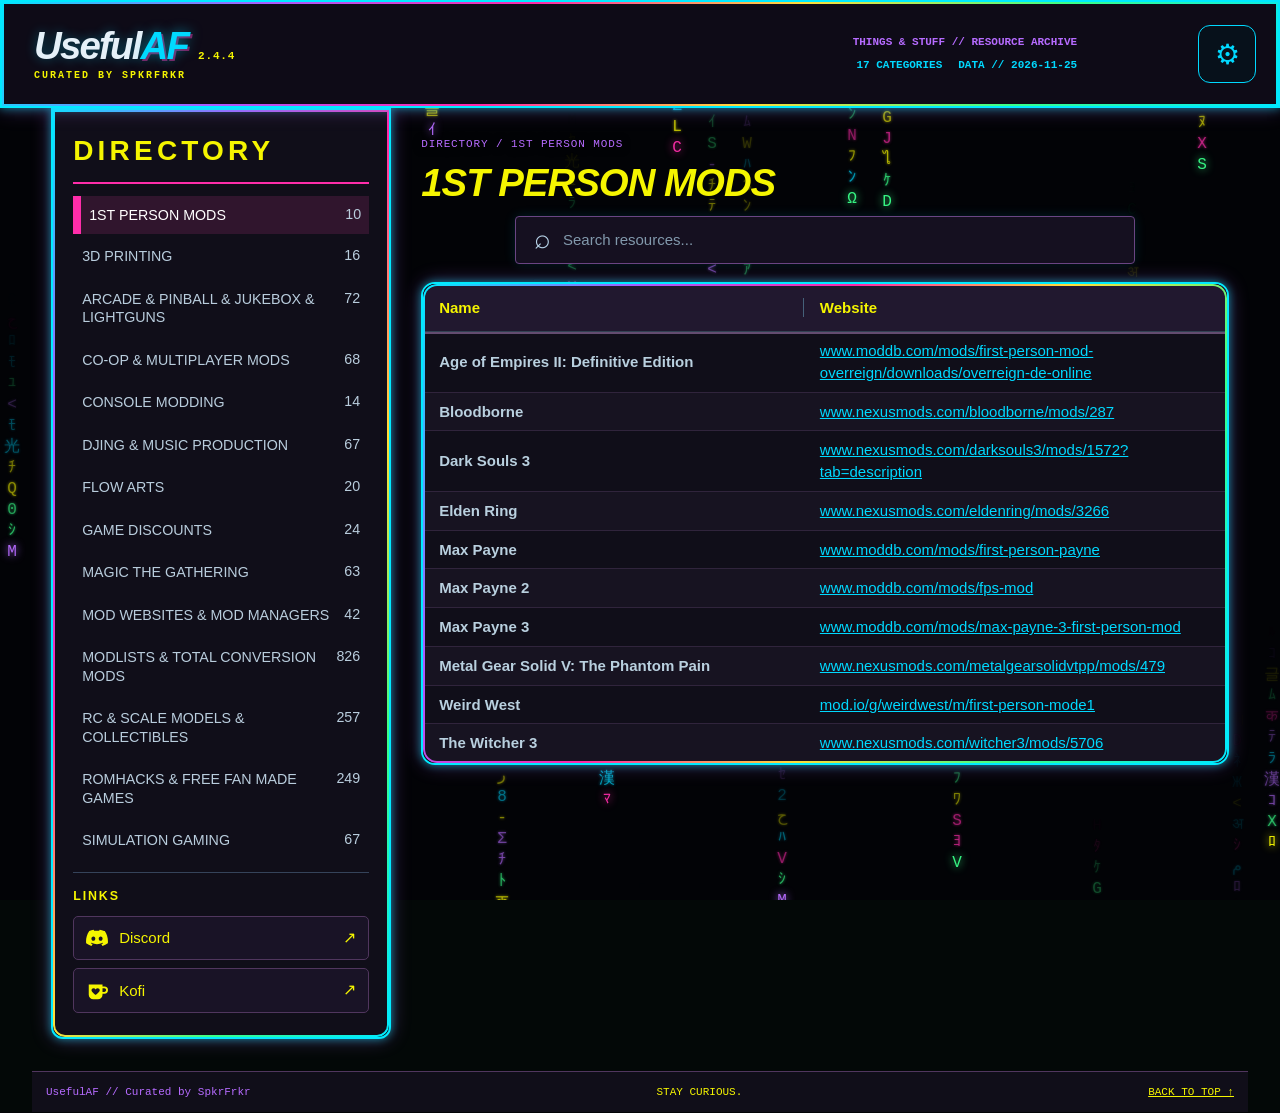
==== commit 75fee1ab: "Add files via upload" ====
--- a/secret.html
+++ b/secret.html
@@ -9,7 +9,7 @@
 <canvas class="matrix-rain" id="matrixRain" aria-hidden="true"></canvas>
 <div class="scanlines" aria-hidden="true"></div>
 <header class="topbar">
-  <a class="brand" href="index.html" aria-label="Return to UsefulAF"><span class="brand-stack"><span class="brand-line"><span class="brand-name">Useful<span class="brand-af">AF</span></span><span class="version-line" id="versionLabel">2.4.1</span></span><span class="brand-tagline">CURATED BY SPKRFRKR</span></span></a>
+  <a class="brand" href="index.html" aria-label="Return to UsefulAF"><span class="brand-stack"><span class="brand-line"><span class="brand-name">Useful<span class="brand-af">AF</span></span><span class="version-line" id="versionLabel">2.4.4</span></span><span class="brand-tagline">CURATED BY SPKRFRKR</span></span></a>
   <div class="top-meta"><div class="status-line"><span class="archive-caption">THE UNDERGROUND // SECRET ARCHIVE</span><span id="categoryTotal"></span><span>ACCESS GRANTED // 30 LIVES</span><span class="record-total" id="totalCount">0 RECORDS</span></div></div>
   <button id="settingsToggle" class="settings-icon" type="button" aria-expanded="false" aria-controls="settingsPanel" aria-label="Display settings">⚙</button>
 </header>
@@ -43,5 +43,5 @@
   </section>
 </main><footer class="archive-footer"><span>UsefulAF // Curated by SpkrFrkr</span><span>STAY CURIOUS.</span><a href="#top">BACK TO TOP ↑</a></footer>
 <script type="application/json" id="embeddedData">{"appName":"UsefulAF Underground","version":"2.4.0","sourceRows":1253,"contentRows":1253,"sheets":[{"name":"INTERNET RABBIT HOLES","headers":["Resource","Link","Focus","Classification","Source review","Supporting source"],"rows":[["Cicada 3301","https://www.reddit.com/r/cicada/","Cryptography puzzles","Community / project","Existing source — not independently reviewed",""],["SCP Foundation","https://scp-wiki.wikidot.com/","Collaborative paranormal fiction","Community / project","Existing source — not independently reviewed",""],["The Backrooms","https://backrooms-wiki.wikidot.com/","Liminal horror fiction","Community / project","Existing source — not independently reviewed",""],["Liminal Archives","https://liminal-archives.wikidot.com/","Collaborative worldbuilding","Community / project","Existing source — not independently reviewed",""],["Lost Media Wiki","https://lostmediawiki.com/","Missing media","Community / project","Existing source — not independently reviewed",""],["Unfiction","https://www.unfiction.com/","Alternate reality games","Community / project","Existing source — not independently reviewed",""],["Marble Hornets","https://www.youtube.com/user/MarbleHornets","Internet horror series","Community / project","Existing source — not independently reviewed",""],["Unresolved Mysteries","https://www.reddit.com/r/UnresolvedMysteries/","Unsolved mysteries","Community / project","Existing source — not independently reviewed",""],["Internet Mysteries","https://www.reddit.com/r/InternetMysteries/","Internet investigations","Community / project","Existing source — not independently reviewed",""],["ARG","https://www.reddit.com/r/ARG/","Alternate reality games","Community / project","Existing source — not independently reviewed",""],["Lost Media","https://www.reddit.com/r/lostmedia/","Lost media investigations","Community / project","Existing source — not independently reviewed",""],["Creepypasta Wiki","https://creepypasta.fandom.com/","Internet horror fiction","Community / project","Existing source — not independently reviewed",""],["Mystery Flesh Pit","https://www.mysteryfleshpitnationalpark.com/","Fictional world","Community / project","Existing source — not independently reviewed",""],["Welcome Home","https://www.welcomehomerestorationproject.net/","Interactive horror","Community / project","Existing source — not independently reviewed",""],["Local 58","https://www.youtube.com/@LOCAL58TV","Analog horror","Community / project","Existing source — not independently reviewed",""],["Mandela Catalogue","https://www.youtube.com/@MandelaCatalogue","Analog horror","Community / project","Existing source — not independently reviewed",""],["GeoGuessr mysteries","https://www.geoguessr.com/","Explore unusual geography","Interactive","Existing source — not independently reviewed",""],["The Useless Web","https://theuselessweb.com/","Random unusual websites","Directory","Existing source — not independently reviewed",""],["Neal.fun","https://neal.fun/","Interactive internet curiosities","Interactive","Existing source — not independently reviewed",""],["The Web Design Museum","https://www.webdesignmuseum.org/","Forgotten web design","Archive","Existing source — not independently reviewed",""],["The Internet Map","https://internet-map.net/","Map of web relationships","Visualization","Existing source — not independently reviewed",""],["Every Noise at Once","https://everynoise.com/","Music genre exploration","Archive","Existing source — not independently reviewed",""],["Radio Garden","https://radio.garden/","Explore radio worldwide","Interactive","Existing source — not independently reviewed",""],["Atlas Obscura","https://www.atlasobscura.com/","Unusual places and histories","Editorial","Existing source — not independently reviewed",""],["Futility Closet","https://www.futilitycloset.com/","Historical curiosities and puzzles","Editorial","Existing source — not independently reviewed",""],["The Pudding","https://pudding.cool/","Visual essays and unusual datasets","Editorial","Existing source — not independently reviewed",""],["Museum of Endangered Sounds","https://savethesounds.info/","Obsolete technology sounds","Archive","Existing source — not independently reviewed",""],["The Long Now","https://longnow.org/","Long-term thinking and projects","Organization","Existing source — not independently reviewed",""],["Iceberg Database","https://icebergdb.com/","Obscure topic indexes","Community index","Existing source — not independently reviewed",""],["Museum of Hoaxes","https://hoaxes.org/","Historical hoaxes","Reference","Existing source — not independently reviewed",""],["Know Your Meme","https://knowyourmeme.com/","Internet folklore and origins","Reference","Existing source — not independently reviewed",""],["The SCP Wanderers Library","https://wanderers-library.wikidot.com/","Surreal collaborative fiction","Fiction","Existing source — not independently reviewed",""],["The Dictionary of Obscure Sorrows","https://dictionaryofobscuresorrows.com/","Invented words and philosophical essays","Creative project","Existing source — not independently reviewed",""],["The Library of Babel","https://libraryofbabel.info/","Procedural textual universe","Interactive fiction","Existing source — not independently reviewed",""],["Zombo.com","https://zombo.com/","Classic absurdist website","Internet artifact","Existing source — not independently reviewed",""],["The Secret Door","https://secretdoor.notepadwebdevelopment.com/","Random virtual exploration","Interactive project","Existing source — not independently reviewed",""],["The Puzzling Stack Exchange","https://puzzling.stackexchange.com/","Community puzzles","Community","Existing source — not independently reviewed",""],["Incredible Things","https://incrediblethings.com/","Curiosities","Editorial","Existing source — not independently reviewed",""],["Bored Button","https://boredbutton.com/","Random interactive sites","Directory","Existing source — not independently reviewed",""],["Marginalia Search","https://search.marginalia.nu/","Independent obscure websites","Search engine","Existing source — not independently reviewed",""],["Wiby","https://wiby.me/","Classic-style independent websites","Search engine","Existing source — not independently reviewed",""],["Neocities","https://neocities.org/browse","Independent personal websites","Community","Existing source — not independently reviewed",""],["Weirdnet","https://directory.weirdnet.org","Independent web directory with niche subjects","Interactive / reference","Existing source — not independently reviewed",""],["Anomiro","https://anomiro.com/en/","Unusual observations with source trails","Interactive / reference","Existing source — not independently reviewed",""],["The Infinite Archive","https://theinfinitearchive.com","History and science mysteries with evidence labels","Interactive / reference","Existing source — not independently reviewed",""],["Wikipedia Unusual Articles","https://en.wikipedia.org/wiki/Wikipedia:Unusual_articles","Curated unusual encyclopedia topics","Interactive / reference","Existing source — not independently reviewed",""],["Sporcle","https://www.sporcle.com","User-created trivia rabbit holes","Interactive / reference","Existing source — not independently reviewed",""],["The Public Domain Image Archive","https://pdimagearchive.org","Unusual historical illustrations","Interactive / reference","Existing source — not independently reviewed",""],["Everything2","https://everything2.com","Long-running collaborative writing and knowledge community","Interactive / reference","Existing source — not independently reviewed",""],["Metafilter","https://www.metafilter.com","Human-curated web discoveries and discussions","Interactive / reference","Existing source — not independently reviewed",""],["Hacker News","https://news.ycombinator.com","Technology and obscure research links","Interactive / reference","Existing source — not independently reviewed",""],["The Browser","https://thebrowser.com","Curated longform reading","Interactive / reference","Existing source — not independently reviewed",""],["Markovian Parallax Denigrate","https://boingboing.net/2026/07/28/markovian-parallax-denigrate.html","Retrospective on the cryptic 1996 Usenet spam messages and their uncertain origin.","Internet mystery; origin uncertain","Investigative retrospective — source located via web research 2026-11-25",""],["Unfavorable Semicircle","https://www.unfavorablesemicircle.com/","Community investigation and preserved videos of the vanished channel","Unresolved internet mystery","Specific source located in web research — 2026-11-25","https://www.atlasobscura.com/articles/the-unsettling-mystery-of-the-creepiest-channel-on-youtube"],["Webdriver Torso","https://www.youtube.com/watch?v=tnPWq6Au-_g","BBC Newsnight investigation of the strange test-pattern uploads later associated with Google's video testing.","Explained internet mystery","Original broadcaster report — source located via web research 2026-11-25",""],["A858","https://www.reddit.com/r/Solving_A858/comments/54tnc8/some_closure/","Community investigator's closure post about the mysterious encoded Reddit messages.","Internet puzzle; purpose disputed","Original community discussion — source located 2026-11-25","https://www.reddit.com/r/Solving_A858/comments/1x9yau8/solutions_for_3515_posts/"],["Lake City Quiet Pills","https://unresolved.me/lake-city-quiet-pills","Detailed reconstruction of archived posts and competing explanations; alleged criminal links are unproven.","Unsubstantiated internet mystery","Independent investigation — source located via web research 2026-11-25","https://knowyourmeme.com/memes/the-lake-city-quiet-pills-mystery"],["Publius Enigma","https://www.brain-damage.co.uk/other-related-interviews/steve-orourke-and-marc-brickman-1995-brain-damage-excl.html","1995 interviews with Pink Floyd's manager and lighting designer about the cryptic fan puzzle.","Documented puzzle; solution disputed","Participant interviews — source located via web research 2026-11-25","https://www.futilitycloset.com/2009/04/01/the-publius-enigma/"],["Satoshi Nakamoto","https://bitcoin.org/bitcoin.pdf?v=20260717211244","Original 2008 Bitcoin paper under the pseudonym; authorship identity remains unconfirmed.","Documented paper / unresolved identity","Original document — source located 2026-11-25","https://nakamotoinstitute.org/library/bitcoin/"],["John Titor","https://timetravelinstitute.com/t/john-titor-the-original-posts-on-the-time-travel-institute-2000-2001/19725","Preserved original forum posts; time-travel claims are unsubstantiated","Internet legend","Specific source located in web research — 2026-11-25","https://classic.timetravelinstitute.com/forums/original-threads.193/"],["Time Cube","https://web.archive.org/web/20150506055228/http://www.timecube.com/","Archived original fringe theory website","Archived original","Specific source candidate — live check pending",""],["LHOHQ","https://lhohq.info/","Original labyrinthine experimental hypertext art site","Surreal web art","Specific source candidate — live check pending",""],["Sad Satan","https://kotaku.com/a-horror-game-hidden-in-the-darkest-corners-of-the-inte-1714980337","Original reporting on the disputed origins of the horror game; not a download.","Internet mystery / reference","Specific source located in web research — 2026-11-25; live check pending",""],["The Most Mysterious Song on the Internet","https://fex-band.com/history/","FEX recounts the identification of Subways of Your Mind in November 2024.","Solved lost-media case","Original participant account — source located 2026-11-25","https://www.reddit.com/r/TheMysteriousSong/comments/1gjbrs6/tms_is_found_the_song_is_called_subways_of_your/"],["Who put Bella in the Wych Elm?","https://www.westmercia.police.uk/foi-ai/west-mercia-police/2025/february/foi-389886/","Police freedom-of-information response concerning the historic unsolved case.","Unresolved historical case","Official correspondence — source located 2026-11-25",""],["The Wyoming Incident","https://knowyourmeme.com/memes/the-wyoming-incident","Chronology of the fictional broadcast intrusion and its circulating video versions.","Fictional internet horror","Dedicated folklore archive — source located 2026-11-25","https://creepypasta.fandom.com/wiki/The_Wyoming_Incident"],["Max Headroom signal hijacking","https://news.wttw.com/2017/11/21/30-years-later-notorious-max-headroom-incident-remains-mystery","Broadcaster's retrospective and participant accounts of the unsolved television intrusion","Documented incident; perpetrator unknown","Specific source located in web research — 2026-11-25",""],["Marianas Web","https://skeptics.stackexchange.com/questions/42621/is-there-any-evidence-of-a-secret-level-of-deeply-hidden-web-pages-called-maria","Evidence review of the purported hidden internet layer and its infographic origins.","Internet mystery / reference","Specific source located in web research — 2026-11-25; live check pending",""],["Reddit Place","https://www.reddit.com/r/reddit/comments/tyjkzg","Reddit's original event recap of the collaborative pixel canvas","Documented internet event","Specific source located in web research — 2026-11-25","https://www.reddit.com/r/RedditEng/comments/wlu1ub"],["Million Dollar Homepage","http://www.milliondollarhomepage.com/","Original pixel advertising project","Original website","Specific source candidate — live check pending",""],["The Game (mind game)","https://www.losethegame.net/","Dedicated site explaining the self-referential mind game","Internet meme","Specific source candidate — live check pending",""],["Anomaly Registry","https://anomalyregistry.com/browse/","Case index separating unresolved and explained anomalies","Independent index","Existing source — not independently reviewed",""],["Obscure Bit","https://bits.obscurebit.com/links/","Curated obscure web discoveries","Independent directory","Existing source — not independently reviewed",""]]},{"name":"DIGITAL UNDERGROUND","headers":["Resource","Link","Focus","Classification","Source review","Supporting source"],"rows":[["Reddit Piracy Megathread","https://www.reddit.com/r/Piracy/wiki/megathread/","Community resource index","Community index","Existing source — not independently reviewed",""],["Free Media Heck Yeah","https://fmhy.net/","Community resource index","Community index","Existing source — not independently reviewed",""],["Internet Archive","https://archive.org/","Digital preservation","Community index","Existing source — not independently reviewed",""],["Open Culture","https://www.openculture.com/","Educational media","Community index","Existing source — not independently reviewed",""],["Public Domain Torrents","https://www.publicdomaintorrents.info/","Public-domain films","Community index","Existing source — not independently reviewed",""],["Project Gutenberg","https://www.gutenberg.org/","Ebooks","Community index","Existing source — not independently reviewed",""],["Standard Ebooks","https://standardebooks.org/","Public-domain ebooks","Community index","Existing source — not independently reviewed",""],["LibriVox","https://librivox.org/","Audiobooks","Community index","Existing source — not independently reviewed",""],["Nyaa","https://nyaa.si/","Torrent index","Community index","Existing source — not independently reviewed",""],["FMHY Reddit","https://www.reddit.com/r/FREEMEDIAHECKYEAH/","Community discussion","Community index","Existing source — not independently reviewed",""],["Open Directories","https://www.reddit.com/r/opendirectories/","Public directories","Community index","Existing source — not independently reviewed",""],["DataHoarder","https://www.reddit.com/r/DataHoarder/","Digital preservation","Community index","Existing source — not independently reviewed",""],["ArchiveTeam Reddit","https://www.reddit.com/r/Archiveteam/","Preservation discussion","Community index","Existing source — not independently reviewed",""],["ArchiveTeam","https://wiki.archiveteam.org/","Web preservation","Community index","Existing source — not independently reviewed",""],["Tubi","https://tubitv.com/","Ad-supported streaming","Community index","Existing source — not independently reviewed",""],["Pluto TV","https://pluto.tv/","Free streaming","Community index","Existing source — not independently reviewed",""],["Plex","https://www.plex.tv/watch-free/","Free streaming","Community index","Existing source — not independently reviewed",""],["JustWatch","https://www.justwatch.com/","Streaming availability","Community index","Existing source — not independently reviewed",""],["Public Domain Review","https://publicdomainreview.org/","Curated historical media","Public domain collections","Existing source — not independently reviewed",""],["Kanopy","https://www.kanopy.com/","Library-supported film streaming","Licensed","Existing source — not independently reviewed",""],["Hoopla","https://www.hoopladigital.com/","Library media streaming and borrowing","Licensed","Existing source — not independently reviewed",""],["Libby","https://libbyapp.com/","Library ebooks and audiobooks","Licensed","Existing source — not independently reviewed",""],["PBS","https://www.pbs.org/","Documentaries and television","Licensed","Existing source — not independently reviewed",""],["FilmRise","https://filmrise.com/","Ad-supported film and TV","Licensed","Existing source — not independently reviewed",""],["RetroCrush","https://www.retrocrush.tv/","Classic anime streaming","Licensed","Existing source — not independently reviewed",""],["Crunchyroll","https://www.crunchyroll.com/","Anime streaming","Licensed","Existing source — not independently reviewed",""],["Bandcamp","https://bandcamp.com/","Artist-authorized music","Licensed / artist terms","Existing source — not independently reviewed",""],["Jamendo","https://www.jamendo.com/","Independent music","License varies","Existing source — not independently reviewed",""],["Free Music Archive","https://freemusicarchive.org/","Downloadable music","License varies","Existing source — not independently reviewed",""],["Musopen","https://musopen.org/","Classical recordings and sheet music","License varies","Existing source — not independently reviewed",""],["Wikimedia Commons","https://commons.wikimedia.org/","Images audio and video","Open licenses","Existing source — not independently reviewed",""],["Openverse","https://openverse.org/","Open-license media search","License varies","Existing source — not independently reviewed",""],["Europeana","https://www.europeana.eu/","European cultural collections","Rights vary","Existing source — not independently reviewed",""],["Digital Public Library of America","https://dp.la/","Library and museum collections","Rights vary","Existing source — not independently reviewed",""],["itch.io","https://itch.io/games/free","Free independent games","Creator authorized","Existing source — not independently reviewed",""],["GOG","https://www.gog.com/","DRM-free games and occasional freebies","Licensed","Existing source — not independently reviewed",""],["F-Droid","https://f-droid.org/","Open-source Android apps","Open source","Existing source — not independently reviewed",""],["AlternativeTo","https://alternativeto.net/","Community software alternatives","Directory","Existing source — not independently reviewed",""],["PortableApps","https://portableapps.com/","Portable software","License varies","Existing source — not independently reviewed",""],["Creative Commons","https://creativecommons.org/","Open licensing guidance","Reference","Existing source — not independently reviewed",""],["Open Library","https://openlibrary.org/","Library catalog and lending","Library","Existing source — not independently reviewed",""],["HathiTrust","https://hathitrust.org/","Digitized books","Library","Existing source — not independently reviewed",""],["ManyBooks","https://manybooks.net/","Free and public-domain ebooks","Media","Existing source — not independently reviewed",""],["DOAB","https://doabooks.org/","Open access academic books","Open access","Existing source — not independently reviewed",""],["DOAJ","https://doaj.org/","Open access journals","Open access","Existing source — not independently reviewed",""],["arXiv","https://arxiv.org/","Research preprints","Open access","Existing source — not independently reviewed",""],["Project Runeberg","https://runeberg.org/","Nordic literature","Public domain","Existing source — not independently reviewed",""],["Wikisource","https://wikisource.org/","Free source texts","Open collection","Existing source — not independently reviewed",""],["Smithsonian Open Access","https://si.edu/openaccess","Open museum assets","Open collection","Existing source — not independently reviewed",""],["NASA Images","https://images.nasa.gov/","Space imagery and media","Government archive","Existing source — not independently reviewed",""],["Freesound","https://freesound.org/","Community sound samples","Mixed licenses","Existing source — not independently reviewed",""],["ccMixter","https://ccmixter.org/","Remixable music","Creative Commons","Existing source — not independently reviewed",""],["Internet Archive Live Music","https://archive.org/details/etree","Authorized concert recordings","Archive","Existing source — not independently reviewed",""],["National Film Board of Canada","https://nfb.ca/","Documentaries and animation","Authorized streaming","Existing source — not independently reviewed",""],["ABC iview","https://iview.abc.net.au/","Australian public broadcasting","Regional streaming","Existing source — not independently reviewed",""],["ARTE","https://arte.tv/","European cultural programming","Regional streaming","Existing source — not independently reviewed",""],["BBC Sounds","https://bbc.co.uk/sounds","Radio and podcasts","Regional streaming","Existing source — not independently reviewed",""],["Radio Free Europe","https://rferl.org/","International broadcasting","Media","Existing source — not independently reviewed",""],["Classic Cinema Online","https://classiccinemaonline.com/","Classic film discovery","Media directory","Existing source — not independently reviewed",""],["OpenGameArt","https://opengameart.org/","Reusable game assets","Open licenses","Existing source — not independently reviewed",""],["SourceForge","https://sourceforge.net/","Software projects","Software directory","Existing source — not independently reviewed",""],["GitHub","https://github.com/","Open source repositories","Software directory","Existing source — not independently reviewed",""],["Flathub","https://flathub.org/","Linux software packages","Software directory","Existing source — not independently reviewed",""],["Ninite","https://ninite.com/","Software installers","Software utility","Existing source — not independently reviewed",""],["Open Culture Movies","https://www.openculture.com/freemoviesonline","Free films and curated viewing links","Authorized / open media","Existing source — not independently reviewed",""],["Library of Congress National Screening Room","https://www.loc.gov/collections/national-screening-room/","Historical films and recordings","Authorized / open media","Existing source — not independently reviewed",""],["European Film Gateway","https://www.europeanfilmgateway.eu","European film heritage collections","Authorized / open media","Existing source — not independently reviewed",""],["BFI Player","https://player.bfi.org.uk","British film streaming including free selections; regional restrictions","Authorized / open media","Existing source — not independently reviewed",""],["British Pathé","https://www.britishpathe.com","Historical newsreels","Authorized / open media","Existing source — not independently reviewed",""],["NASA Plus","https://plus.nasa.gov","Space documentaries and broadcasts","Authorized / open media","Existing source — not independently reviewed",""],["National Archives Catalog","https://catalog.archives.gov","Digitized government records and films","Authorized / open media","Existing source — not independently reviewed",""],["Open Yale Courses","https://oyc.yale.edu","Free university lecture videos","Authorized / open media","Existing source — not independently reviewed",""],["MIT OpenCourseWare","https://ocw.mit.edu","Open educational materials","Authorized / open media","Existing source — not independently reviewed",""],["OER Commons","https://www.oercommons.org","Open educational resources","Authorized / open media","Existing source — not independently reviewed",""],["OpenStax","https://openstax.org","Free open textbooks","Authorized / open media","Existing source — not independently reviewed",""],["Global Grey","https://www.globalgreyebooks.com","Public-domain and historical ebooks; check local rights","Authorized / open media","Existing source — not independently reviewed",""],["Digital Comic Museum","https://digitalcomicmuseum.com","Golden Age public-domain comics; check local rights","Authorized / open media","Existing source — not independently reviewed",""],["Comic Book Plus","https://comicbookplus.com","Vintage public-domain comics and magazines","Authorized / open media","Existing source — not independently reviewed",""],["Internet Archive 78 RPM","https://archive.org/details/78rpm","Historical sound recordings; rights vary","Authorized / open media","Existing source — not independently reviewed",""],["Library of Congress Jukebox","https://www.loc.gov/collections/national-jukebox/","Historical audio recordings","Authorized / open media","Existing source — not independently reviewed",""],["Choral Public Domain Library","https://www.cpdl.org","Choral sheet music","Authorized / open media","Existing source — not independently reviewed",""],["IMSLP","https://imslp.org","Music scores; rights vary by jurisdiction","Authorized / open media","Existing source — not independently reviewed",""],["Open Audio Library","https://www.bbc.co.uk/sounds","BBC audio programming; regional restrictions","Authorized / open media","Existing source — not independently reviewed",""],["Library of Congress Digital Collections","https://www.loc.gov/collections/","Digitized photographs, books and recordings","Public archive","Existing source — not independently reviewed",""],["Europeana Sounds","https://www.europeana.eu/en/collections/topic/62-sound","European audio collections","Archive","Existing source — not independently reviewed",""],["PBS LearningMedia","https://www.pbslearningmedia.org/","Educational video library","Authorized media","Existing source — not independently reviewed",""],["OpenLearn","https://www.open.edu/openlearn/","Free university courses","Authorized media","Existing source — not independently reviewed",""],["Open Textbook Library","https://open.umn.edu/opentextbooks","Open textbooks","Open access","Existing source — not independently reviewed",""],["National Film Board","https://www.nfb.ca/","Canadian film and documentary collection","Authorized media","Existing source — not independently reviewed",""],["Public Domain Review collections","https://publicdomainreview.org/collections/","Curated historical media","Public domain collection","Existing source — not independently reviewed",""],["Internet Archive Feature Films","https://archive.org/details/feature_films","Historical film collection; rights vary by item","Archive","Existing source — not independently reviewed",""],["Project Gutenberg Australia","https://gutenberg.net.au/","Ebooks under Australian copyright rules","Public domain collection","Existing source — not independently reviewed",""],["OAPEN","https://www.oapen.org/","Open academic books","Open access","Existing source — not independently reviewed",""],["Open Book Publishers","https://www.openbookpublishers.com/","Open scholarly books","Open access","Existing source — not independently reviewed",""],["NASA Scientific Visualization Studio","https://svs.gsfc.nasa.gov/","Scientific animation and imagery","Government archive","Existing source — not independently reviewed",""],["USGS Multimedia Gallery","https://www.usgs.gov/products/multimedia-gallery","Science imagery and media","Government archive","Existing source — not independently reviewed",""],["Wikimedia Wikisource","https://en.wikisource.org/","Transcribed historical texts","Open archive","Existing source — not independently reviewed",""],["PeerTube","https://joinpeertube.org/","Federated video platform; rights vary by upload","Community platform","Existing source — not independently reviewed",""],["Open Culture free audiobooks","https://www.openculture.com/freeaudiobooks","Curated audiobook directory","Media directory","Existing source — not independently reviewed",""],["Openverse audio","https://openverse.org/audio","Search openly licensed audio","Open media search","Existing source — not independently reviewed",""],["Free Software Directory","https://directory.fsf.org/","Free software catalog","Open source","Existing source — not independently reviewed",""],["Open Source Game Clones","https://osgameclones.com/","Open implementations of classic games","Open source directory","Existing source — not independently reviewed",""],["Libregamewiki","https://libregamewiki.org/","Free and open-source games","Open source directory","Existing source — not independently reviewed",""]]},{"name":"CONSPIRACY THEORIES","headers":["Resource","Link","Focus","Classification","Source review","Supporting source"],"rows":[["MKUltra","https://www.cia.gov/readingroom/","Declassified mind-control research; search MKUltra","Documented program","Existing source — not independently reviewed",""],["COINTELPRO","https://vault.fbi.gov/cointel-pro","Domestic surveillance and disruption","Documented program","Existing source — not independently reviewed",""],["Operation Northwoods","https://nsarchive.gwu.edu/","Search declassified Northwoods proposal","Documented proposal; not executed","Existing source — not independently reviewed",""],["Watergate","https://www.archives.gov/research/investigations/watergate","Political espionage and cover-up","Documented event","Existing source — not independently reviewed",""],["JFK assassination records","https://www.archives.gov/research/jfk","Primary records and investigations","Documented event; competing claims","Existing source — not independently reviewed",""],["Moon landing hoax","https://www.nasa.gov/","Apollo evidence and mission records","Hoax claim debunked","Existing source — not independently reviewed",""],["Flat Earth","https://www.britannica.com/","Search Earth shape and flat Earth history","Debunked claim","Existing source — not independently reviewed",""],["Chemtrails","https://www.epa.gov/","Search contrails and aviation emissions","Unsupported claim","Existing source — not independently reviewed",""],["HAARP","https://haarp.gi.alaska.edu/","Ionospheric research and facility information","Research facility; control claims unsupported","Existing source — not independently reviewed",""],["Area 51","https://www.cia.gov/readingroom/","Search declassified U-2 and Area 51 records","Documented facility; alien claims unsupported","Existing source — not independently reviewed",""],["Philadelphia Experiment","https://www.history.navy.mil/","Search naval history and experiment claims","Unsupported legend","Existing source — not independently reviewed",""],["Bermuda Triangle","https://oceanservice.noaa.gov/facts/bermudatri.html","Maritime disappearances and explanations","Legend; no exceptional risk established","Existing source — not independently reviewed",""],["Denver Airport","https://www.flydenver.com/","Airport art and conspiracy folklore","Unsupported claims","Existing source — not independently reviewed",""],["Illuminati","https://www.britannica.com/topic/Illuminati-group-designation","Historical society versus modern claims","Historical group; modern claims unsupported","Existing source — not independently reviewed",""],["Roswell","https://www.af.mil/","Search Roswell investigation reports","Documented incident; alien claims unsupported","Existing source — not independently reviewed",""],["Snopes","https://www.snopes.com/","Fact checks and urban legends","Verification","Existing source — not independently reviewed",""],["FactCheck.org","https://www.factcheck.org/","Political claims and evidence","Verification","Existing source — not independently reviewed",""],["Skeptical Inquirer","https://skepticalinquirer.org/","Critical investigations","Analysis","Existing source — not independently reviewed",""],["National Security Archive","https://nsarchive.gwu.edu/","Declassified government records","Primary sources","Existing source — not independently reviewed",""],["FBI Vault","https://vault.fbi.gov/","Released FBI files","Primary sources","Existing source — not independently reviewed",""],["CIA Reading Room","https://cia.gov/readingroom","Declassified intelligence records","Primary sources","Existing source — not independently reviewed",""],["Church Committee","https://senate.gov/about/powers-procedures/investigations/church-committee.htm","Intelligence oversight history","Primary sources","Existing source — not independently reviewed",""],["ACLU","https://aclu.org/","Civil liberties and surveillance documentation","Advocacy","Existing source — not independently reviewed",""],["EFF","https://eff.org/","Digital privacy and surveillance","Advocacy","Existing source — not independently reviewed",""],["Government Attic","https://governmentattic.org/","FOIA releases","Document archive","Existing source — not independently reviewed",""],["MuckRock","https://muckrock.com/","Public records requests","Document archive","Existing source — not independently reviewed",""],["The National Archives UK","https://nationalarchives.gov.uk/","British government records","Primary sources","Existing source — not independently reviewed",""],["Wilson Center Digital Archive","https://digitalarchive.wilsoncenter.org/","Cold War documents","Primary sources","Existing source — not independently reviewed",""],["PolitiFact","https://politifact.com/","Public claim verification","Fact checking","Existing source — not independently reviewed",""],["Full Fact","https://fullfact.org/","Claim verification","Fact checking","Existing source — not independently reviewed",""],["Science Feedback","https://science.feedback.org/","Scientific claim review","Fact checking","Existing source — not independently reviewed",""],["Skeptoid","https://skeptoid.com/","Critical investigations","Commentary","Existing source — not independently reviewed",""],["The Conversation","https://theconversation.com/","Expert analysis of public claims","Research commentary","Existing source — not independently reviewed",""],["NSA declassified records","https://www.nsa.gov/Helpful-Links/NSA-FOIA/Declassification-Transparency-Initiatives/","Official declassification resources","Research / evidence context","Existing source — not independently reviewed",""],["Senate intelligence committee","https://www.intelligence.senate.gov","Congressional oversight records","Research / evidence context","Existing source — not independently reviewed",""],["Congressional Research Service","https://crsreports.congress.gov","Nonpartisan policy research","Research / evidence context","Existing source — not independently reviewed",""],["GAO","https://www.gao.gov","Government audits and investigations","Research / evidence context","Existing source — not independently reviewed",""],["DOJ Inspector General","https://oig.justice.gov","Documented oversight findings","Research / evidence context","Existing source — not independently reviewed",""],["ProPublica","https://www.propublica.org","Investigative reporting","Research / evidence context","Existing source — not independently reviewed",""],["Bellingcat","https://www.bellingcat.com","Open-source investigative journalism","Research / evidence context","Existing source — not independently reviewed",""],["The National Archives FOIA","https://www.archives.gov/foia","Access to federal records","Research / evidence context","Existing source — not independently reviewed",""],["Reuters Fact Check","https://www.reuters.com/fact-check/","Evidence-based claim checks","Research / evidence context","Existing source — not independently reviewed",""],["Project Iceworm","https://www.nationalgeographic.com/history/article/camp-century-nasa-greenland-us-military","History of Camp Century and the classified missile basing proposal","Documented historical project","Specific source located in web research — 2026-11-25",""],["Acoustic Kitty","https://www.cia.gov/readingroom/docs/F-2002-01252%20INITIAL%20REQU%5B16160266%5D.pdf","CIA records request referring to the historical animal surveillance project.","Documented intelligence history","Declassified record — source located 2026-11-25",""],["Project Stargate","https://www.cia.gov/readingroom/collection/stargate","Declassified remote viewing records","Primary archive","Specific source candidate — live check pending",""],["Operation Mockingbird","https://nsarchive2.gwu.edu/NSAEBB/NSAEBB222/","Declassified Family Jewels records document Project Mockingbird wiretaps; broader claims should not be conflated with that documented project.","Documented surveillance; broader claims disputed","Declassified document collection — source located via web research 2026-11-25","https://www.rcfp.org/cia-paul-scott-project-mockingbird/"],["Operation Paperclip","https://www.archives.gov/iwg/declassified-records/rg-330-defense-secretary","National Archives guide to personnel dossiers and intelligence records","Documented government program","Specific source located in web research — 2026-11-25","https://www.archives.gov/iwg/declassified-records/rg-263-cia-records/first-release-subject-files.html"],["Tuskegee Syphilis Study","https://www.cdc.gov/tuskegee/about/index.html","CDC historical account","Official history","Specific source candidate — live check pending",""],["Iran–Contra affair","https://www.archives.gov/research/investigations/walsh.html","Independent counsel Lawrence Walsh investigation records and finding aids.","Documented political scandal","Official archive — source located 2026-11-25",""],["Operation Gladio","https://op.europa.eu/en/publication-detail/-/publication/cb40eb27-7f5a-4c9c-b97c-6a0ec8ad367e","European Parliament resolution on the Gladio affair, adopted in 1990.","Documented historical operation","Official legislative record — source located via web research 2026-11-25",""],["Pentagon Papers","https://www.archives.gov/research/pentagon-papers","Declassified government study","Primary archive","Specific source candidate — live check pending",""],["Snowden disclosures","https://www.theguardian.com/us-news/the-nsa-files","Guardian's reporting archive on the surveillance disclosures","Documented government surveillance reporting","Specific source candidate — live check pending",""],["Operation CHAOS","https://www.archives.gov/files/research/jfk/releases/2023/104-10337-10011.pdf","Released government record describing the Rockefeller Commission investigations including CHAOS","Documented government program","Specific source located in web research — 2026-11-25",""],["Project SHAD","https://www.health.mil/Military-Health-Topics/Environmental-Exposures-Hub/Environmental-Exposures-Topics/Project-112-SHAD/Fact-Sheets","Department of Defense test-by-test fact sheets on Project 112 and SHAD","Documented government program","Specific source located in web research — 2026-11-25",""],["Operation Sea-Spray","https://www.kqed.org/news/12062909/the-true-story-of-the-militarys-secret-1950-san-francisco-biological-weapons-test","Public broadcaster's historical account of the secret 1950 San Francisco biological test and its consequences.","Documented historical event","Investigative journalism — source located via web research 2026-11-25",""],["Project 100,000","https://doi.org/10.5422/fordham/9780823239771.003.0012","Academic history of the Vietnam-era military recruitment program.","Documented government program","Specific source located in web research — 2026-11-25","https://globalaffairs.gmu.edu/defenses/744"],["Operation Ajax","https://history.state.gov/historicaldocuments/frus1951-54Iran","Diplomatic and intelligence records on the 1953 Iranian coup and its context.","Documented covert operation","Official document collection — source located 2026-11-25","https://history.state.gov/historicaldocuments/frus1951-54Iran/d245"],["Gulf of Tonkin incident","https://www.archives.gov/milestone-documents/tonkin-gulf-resolution","Original congressional resolution and historical background on the disputed incidents.","Documented event / disputed accounts","Official document — source located 2026-11-25","https://www.archives.gov/research/vietnam-war"],["New World Order (conspiracy theory)","https://go.adl.org/resources/article/how-conspiracy-theories-can-kill","Critical examination of the unfounded global takeover narrative.","Unsupported or disputed claim","Specific source located in web research — 2026-11-25; live check pending",""],["Paul is dead","https://www.beatlesbible.com/1969/10/24/paul-mccartney-denies-reports-of-his-death/","Historical account of McCartney's interview denying the death rumor.","Debunked celebrity conspiracy","Specific source located in web research — 2026-11-25","https://www.youtube.com/watch?v=cIaRr3JV_X4"],["Dulce Base","https://mysteryatlas.pulsaa.net/questions/is-there-a-secret-underground-base-at-dulce-new-mexico","Case-specific account of the alleged underground base and lack of credible evidence.","Unsupported or disputed claim","Specific source located in web research — 2026-11-25; live check pending",""],["Montauk Project","https://legalclarity.org/the-montauk-project-real-history-behind-the-conspiracy/","History of Camp Hero and unsupported claims about experiments.","Unsupported or disputed claim","Specific source located in web research — 2026-11-25; live check pending",""],["Reptilian conspiracy theory","https://www.adl.org/resources/report/antisemitic-conspiracies-about-911-endure-20-years-later","Critical documentation of David Icke's unsupported and antisemitic conspiracy narratives.","Unsupported or disputed claim","Specific source located in web research — 2026-11-25; live check pending",""],["Chemtrail conspiracy theory","https://www.epa.gov/regulations-emissions-vehicles-and-engines/Contrails","EPA explanation of contrails and evidence addressing spraying claims","Unsupported conspiracy claim","Specific source located in web research — 2026-11-25",""],["Denver International Airport conspiracy theories","https://www.flydenver.com/art-exhibits/conspiracy-theories-uncovered/","Airport's own exhibition addressing the legends and artwork","Urban legends / unsupported claims","Specific source located in web research — 2026-11-25","https://visitdenver.com/blog/post/myths-denver-airport/"],["Hollow Earth","https://guides.loc.gov/hollow-earth","Library of Congress bibliography of historical hollow-Earth theories.","Unsupported or disputed claim","Specific source located in web research — 2026-11-25; live check pending",""],["Phantom time hypothesis","https://bigthink.com/the-past/phantom-time-hypothesis/","Historical critique of the claim that centuries were fabricated.","Unsupported or disputed claim","Specific source located in web research — 2026-11-25; live check pending",""],["Ancient astronauts","https://onlinedigeditions.com/publication/?article_id=4583788&i=792733&view=articleBrowser","Archaeological response to pseudoscientific claims about ancient civilizations.","Unsupported or disputed claim","Specific source located in web research — 2026-11-25; live check pending",""],["Black helicopter","https://doi.org/10.1525/california/9780520238053.003.0004","Academic book chapter on black helicopter conspiracy narratives.","Unsupported or disputed claim","Specific source located in web research — 2026-11-25; live check pending",""],["Pizzagate conspiracy theory","https://leadstories.com/hoax-alert/2020/09/fact-check-pizzagate-is-not-real.html","Fact check explaining why the alleged trafficking conspiracy is false.","Debunked conspiracy theory","Fact check — source located via web research 2026-11-25",""],["Moon landing conspiracy theories","https://www.iop.org/explore-physics/moon/how-do-we-know-we-went-to-the-moon","Institute of Physics evidence for the Apollo landings","Debunked conspiracy claim","Specific source located in web research — 2026-11-25",""]]},{"name":"MANDELA EFFECTS","headers":["Resource","Link","Focus","Classification","Source review","Supporting source"],"rows":[["Mandela Effect community","https://www.reddit.com/r/MandelaEffect/","Reports of shared false memories","Anecdotal reports","Existing source — not independently reviewed",""],["Visual Mandela Effect research","https://doi.org/10.1177/09567976221108944","Experimental study of consistent visual false memories","Peer-reviewed research","Existing source — not independently reviewed",""],["Berenstain Bears","https://berenstainbears.com/","Berenstein versus Berenstain spelling","False-memory example","Existing source — not independently reviewed",""],["Fruit of the Loom","https://www.fruit.com/","Recalled cornucopia in logo","Reported false memory","Existing source — not independently reviewed",""],["Monopoly mascot","https://monopoly.hasbro.com/","Recalled monocle","Reported false memory","Existing source — not independently reviewed",""],["Pikachu","https://www.pokemon.com/","Recalled black tail tip","Reported false memory","Existing source — not independently reviewed",""],["Looney Tunes","https://www.warnerbros.com/","Tunes versus Toons spelling","Reported false memory","Existing source — not independently reviewed",""],["Star Wars","https://www.starwars.com/","Misremembered Vader dialogue","Misquotation","Existing source — not independently reviewed",""],["Snow White","https://movies.disney.com/snow-white-and-the-seven-dwarfs","Mirror dialogue variants","Misquotation","Existing source — not independently reviewed",""],["Kit Kat","https://www.hersheyland.com/kit-kat","Recalled hyphen in logo","Reported false memory","Existing source — not independently reviewed",""],["Curious George","https://www.curiousgeorge.com/","Recalled tail","Reported false memory","Existing source — not independently reviewed",""],["Nelson Mandela","https://www.nelsonmandela.org/","Actual biography and death in 2013","Historical record","Existing source — not independently reviewed",""],["False memory research","https://www.apa.org/","Search memory reconstruction and misinformation","Psychology reference","Existing source — not independently reviewed",""],["Wayback Machine","https://web.archive.org/","Compare historical logos and web pages","Archive evidence","Existing source — not independently reviewed",""],["Mandela Agency","https://mandela.agency/index.php/Main_Page","Shared memory examples and categories","Community claims","Existing source — not independently reviewed",""],["Retconned","https://reddit.com/r/Retconned/","Alternative interpretations of memories","Speculation community","Existing source — not independently reviewed",""],["Memory subreddit","https://reddit.com/r/memory/","Memory discussion","Community","Existing source — not independently reviewed",""],["PubMed false memory","https://pubmed.ncbi.nlm.nih.gov/?term=false+memory","Published memory research","Research index","Existing source — not independently reviewed",""],["APA Dictionary","https://dictionary.apa.org/false-memory","Definition of false memory","Reference","Existing source — not independently reviewed",""],["Open Science Framework","https://osf.io/","Research materials and replication studies","Research repository","Existing source — not independently reviewed",""],["Google Books","https://books.google.com/","Compare historical printed editions","Reference","Existing source — not independently reviewed",""],["Google Ngram","https://books.google.com/ngrams","Historical word usage","Research tool","Existing source — not independently reviewed",""],["Chronicling America","https://loc.gov/collections/chronicling-america/","Historical newspaper evidence","Primary sources","Existing source — not independently reviewed",""],["WorldCat","https://worldcat.org/","Locate historical editions","Library catalog","Existing source — not independently reviewed",""],["IMDb","https://imdb.com/","Film credits and quotations context","Reference","Existing source — not independently reviewed",""],["AFI Catalog","https://catalog.afi.com/","American film records","Reference","Existing source — not independently reviewed",""],["Visual Mandela Effect paper","https://journals.sagepub.com/doi/10.1177/09567976221108944","Peer-reviewed research on shared visual errors","Memory research / reference","Existing source — not independently reviewed",""],["Elizabeth Loftus publications","https://faculty.sites.uci.edu/eloftus/","Research on misinformation and memory","Memory research / reference","Existing source — not independently reviewed",""],["Association for Psychological Science","https://www.psychologicalscience.org","Research summaries on cognition","Memory research / reference","Existing source — not independently reviewed",""],["Memory and Cognition journal","https://link.springer.com/journal/13421","Experimental memory research","Memory research / reference","Existing source — not independently reviewed",""],["Library of Congress newspapers","https://www.loc.gov/newspapers/","Historical wording and advertisements","Memory research / reference","Existing source — not independently reviewed",""],["Internet Archive magazines","https://archive.org/details/magazine_rack","Historical print comparisons","Memory research / reference","Existing source — not independently reviewed",""],["Google Patents","https://patents.google.com","Historical design and trademark-related documents","Memory research / reference","Existing source — not independently reviewed",""],["USPTO trademark search","https://www.uspto.gov/trademarks/search","Original trademark records","Memory research / reference","Existing source — not independently reviewed",""],["Behind the Voice Actors","https://www.behindthevoiceactors.com","Compare remembered character voices","Memory research / reference","Existing source — not independently reviewed",""],["The Movie Database","https://www.themoviedb.org","Film and television reference","Memory research / reference","Existing source — not independently reviewed",""],["Kazaam","https://www.disneyplus.com/browse/entity-5c1e5f29-ccf3-4772-aabc-6ad348b5844a","Official record of the 1996 Shaquille O’Neal film, often confused with an alleged Sinbad film.","Memory comparison / original subject reference","Specific source located in web research — 2026-11-25; live check pending","https://www.psychologytoday.com/us/blog/unserious-psychology/202312/the-psychology-behind-the-mandela-effect/amp"],["The Thinker","https://www.musee-rodin.fr/en/musee/collections/oeuvres/penseur-meudon","Museum photographs of the actual Rodin sculpture and its pose.","Memory comparison / original subject reference","Specific source located in web research — 2026-11-25; live check pending",""],["Mona Lisa","https://www.louvre.fr/en/explore/the-palace/from-the-mona-lisa-to-the-wedding-feast-at-cana","Louvre description and image of the portrait; compare remembered expressions against the actual work.","Documented artwork / memory comparison","Museum source — source located 2026-11-25",""],["Jaws (James Bond)","https://skepticalinquirer.org/2024/08/the-useful-mandela-effect/","Critical analysis of the remembered braces on Dolly in Moonraker.","Memory comparison / original subject reference","Specific source located in web research — 2026-11-25; live check pending",""],["We Are the Champions","https://www.youtube.com/watch?v=04854XqcfCY","Official Queen music video for comparison with remembered ending.","Memory comparison / original subject reference","Specific source located in web research — 2026-11-25; live check pending",""],["The Wizard of Oz (1939 film)","https://www.afi.com/afis-100-years-100-movie-quotes/","AFI’s documented film quotations for comparison with common misquotations.","Memory comparison / original subject reference","Specific source located in web research — 2026-11-25; live check pending",""],["Field of Dreams","https://www.afi.com/afis-100-years-100-movie-quotes/","AFI’s documented quotation about building the baseball field.","Memory comparison / original subject reference","Specific source located in web research — 2026-11-25; live check pending",""],["Forrest Gump","https://www.afi.com/afis-100-years-100-movie-quotes/","AFI’s documented box-of-chocolates quotation.","Memory comparison / original subject reference","Specific source located in web research — 2026-11-25; live check pending",""],["The Empire Strikes Back","https://www.starwars.com/films/star-wars-episode-v-the-empire-strikes-back","Official film page for the 1980 Star Wars sequel","Documented film / false memory","Specific source candidate — live check pending",""],["The Silence of the Lambs (film)","https://www.vanityfair.com/hollywood/2021/02/dr-lecter-my-name-is-clarice-starling","Cast interviews and correction of the famously misremembered greeting.","Memory comparison / original subject reference","Specific source located in web research — 2026-11-25; live check pending",""],["Interview with the Vampire (film)","https://www.boxofficemojo.com/title/tt0110148/","Release record showing the actual 1994 film title.","Memory comparison / original subject reference","Specific source located in web research — 2026-11-25; live check pending",""],["Sex and the City","https://www.hbo.com/sex-and-the-city","Official series page with original title","Documented TV series / false memory","Specific source candidate — live check pending",""],["Febreze","https://www.febreze.com/","Official brand displaying its spelling","Documented branding / false memory","Specific source candidate — live check pending",""],["Froot Loops","https://www.frootloops.com/","Official cereal brand displaying its spelling","Documented branding / false memory","Specific source candidate — live check pending",""],["Oscar Mayer","https://www.oscarmayer.com/","Official brand displaying its spelling","Documented branding / false memory","Specific source candidate — live check pending",""],["Jif (peanut butter)","https://www.jif.com/","Official brand displaying its spelling","Documented branding / false memory","Specific source candidate — live check pending",""],["Skechers","https://www.skechers.com/","Official brand displaying its spelling","Documented branding / false memory","Specific source candidate — live check pending",""],["Cheez-It","https://www.cheezit.com/","Official brand displaying its spelling","Documented branding / false memory","Specific source candidate — live check pending",""],["Tinker Bell","https://www.truthorfiction.com/tinkerbell-dotting-the-i-mandela-effect/","Investigation comparing historical Disney logo animations with remembered versions.","Memory comparison / original subject reference","Specific source located in web research — 2026-11-25; live check pending",""],["Risky Business","https://www.alternatememories.com/historical-events/movies/risky-business","Community comparison of the dance scene and the remembered sunglasses.","Memory comparison / original subject reference","Specific source located in web research — 2026-11-25; live check pending",""],["The Flintstones","https://www.si.edu/collections/snapshot/meet-flintstones","Smithsonian original comic artwork and documented spelling of the title.","Memory comparison / original subject reference","Specific source located in web research — 2026-11-25; live check pending","https://www.alternatememories.com/historical-events/tv/flintstones-or-flinstones"],["C-3PO","https://www.starwars.com/databank/c-3po","Official Star Wars character databank and visual references","Documented fictional character / false memory","Specific source candidate — live check pending",""],["The Berenstain Bears","https://berenstainbears.com/","Official series site showing the authors' spelling","Documented book series / false memory","Specific source candidate — live check pending",""],["Mister Rogers' Neighborhood","https://www.misterrogers.org/","Official series archive and material from Fred Rogers Productions","Documented TV series / false memory","Specific source candidate — live check pending",""]]},{"name":"ARGS & CRYPTOGRAPHY","headers":["Resource","Link","Focus","Classification","Source review","Supporting source"],"rows":[["ARGNet","https://www.argn.com/","ARG news and history","Community editorial","Existing source — not independently reviewed",""],["Game Detectives","https://wiki.gamedetectives.net/","Game puzzles and ARG documentation","Community wiki","Existing source — not independently reviewed",""],["Kryptos","https://www.cia.gov/","Search Kryptos sculpture and cipher","Unsolved puzzle","Existing source — not independently reviewed",""],["Voynich Manuscript","https://beinecke.library.yale.edu/beinecke/collections/beinecke-cipher-voynich-manuscript","Yale manuscript collection and digitized access","Primary archive","Source located in web research, 2026-11-25",""],["Cipher Mysteries","https://ciphermysteries.com/","Historical unsolved ciphers","Research blog","Existing source — not independently reviewed",""],["Crypto Museum","https://www.cryptomuseum.com/","Cipher machines and espionage technology","Museum","Existing source — not independently reviewed",""],["dCode","https://www.dcode.fr/","Cipher identification and puzzle tools","Tool","Existing source — not independently reviewed",""],["Mystery Hunt","https://www.mit.edu/~puzzle/","Annual puzzle hunt archives","Puzzle archive","Existing source — not independently reviewed",""],["Puzzle Baron","https://puzzlebaron.com/","Logic puzzles","Interactive puzzles","Existing source — not independently reviewed",""],["Project Euler","https://projecteuler.net/","Mathematical programming puzzles","Interactive puzzles","Existing source — not independently reviewed",""],["Cryptopals","https://cryptopals.com/","Cryptography challenges","Educational","Existing source — not independently reviewed",""],["CryptoHack","https://cryptohack.org/","Cryptography practice","Educational","Existing source — not independently reviewed",""],["Puzzled Pint","https://puzzledpint.com/","Monthly puzzle archives","Community","Existing source — not independently reviewed",""],["Puzzling Stack Exchange","https://puzzling.stackexchange.com/","Collaborative solving","Community","Existing source — not independently reviewed",""],["ARG subreddit","https://reddit.com/r/ARG/","ARG discovery and discussion","Community","Existing source — not independently reviewed",""],["Notpron","https://notpron.org/","Long-running online riddle","Puzzle","Existing source — not independently reviewed",""],["The Enigma Museum","https://cryptomuseum.com/crypto/enigma/","Historical cipher machines","Reference","Existing source — not independently reviewed",""],["Bletchley Park","https://bletchleypark.org.uk/","Codebreaking history","Museum","Existing source — not independently reviewed",""],["MIT Mystery Hunt archive","https://puzzles.mit.edu","Past hunts and solutions","Puzzle / educational","Existing source — not independently reviewed",""],["CrypTool","https://www.cryptool.org","Interactive cryptography education","Puzzle / educational","Existing source — not independently reviewed",""],["American Cryptogram Association","https://www.cryptogram.org","Classical cipher puzzles","Puzzle / educational","Existing source — not independently reviewed",""],["Puzzle Prime","https://www.puzzleprime.com","Logic and detective puzzles","Puzzle / educational","Existing source — not independently reviewed",""],["Simon Tatham puzzles","https://www.chiark.greenend.org.uk/~sgtatham/puzzles/","Playable logic puzzles","Puzzle / educational","Existing source — not independently reviewed",""],["PuzzleScript","https://www.puzzlescript.net","Puzzle game creation and examples","Puzzle / educational","Existing source — not independently reviewed",""],["The Riddle of the Sphinx","https://www.riddleoftheday.com","Riddle collection","Puzzle / educational","Existing source — not independently reviewed",""],["Beale ciphers","https://cipherfoundation.org/older-ciphers/beale-papers/beale-papers-transcription/","Full transcription of the 1885 pamphlet containing the three ciphers and purported letters; treasure claims remain unverified.","Historical cipher; authenticity disputed","Original text transcription — source located via web research 2026-11-25","https://www.nsa.gov/Helpful-Links/NSA-FOIA/Declassification-Transparency-Initiatives/Historical-Releases/Beale-Papers/About-Us/EEO-Diversity/"],["Zodiac Killer ciphers","https://vault.fbi.gov/The%20Zodiac%20Killer","Public FBI case collection containing historical investigative records.","Documented cryptographic case","Official case archive — source located 2026-11-25",""],["Dorabella Cipher","https://cipherfoundation.org/older-ciphers/dorabella-cipher/","Cipher Foundation account of Elgar's mysterious 1897 letter and its interpretation.","Unresolved cipher","Specialist investigation — source located 2026-11-25",""],["Shugborough inscription","https://historicengland.org.uk/listing/the-list/list-entry/1374124","Official heritage listing for the Shepherd's Monument with its enigmatic inscription; no accepted decipherment.","Documented artifact; interpretation disputed","Official heritage record — source located via web research 2026-11-25","https://antigonejournal.com/2022/04/shepherds-monument-inscription/"],["Ricky McCormick's encrypted notes","https://www.fbi.gov/news/stories/help-solve-an-open-murder-case-part-2","FBI appeal concerning encrypted notes","Official investigation","Specific source candidate — live check pending",""],["Copiale cipher","https://www.su.se/english/research/research-catalogue/research-projects/d/decipherment-of-historical-manuscripts/the-copiale-cipher","Researchers' decipherment project for an encrypted manuscript of the Oculist order.","Solved historical cipher","Original research project — source located 2026-11-25","https://www.uu.se/en/news/2011/2011-10-27-language-scholars-solved-18th-century-cipher"],["D'Agapeyeff cipher","https://cipherfoundation.org/modern-ciphers/dagapeyeff-cipher/","Dedicated case source not yet located.","Puzzle history / reference","Specialist cipher archive — located 2026-11-25","https://www.hydeandrugg.com/our-research/codes-ciphers/the-dagapeyeff-cipher/"],["Rohonc Codex","https://doi.org/10.1080/01611194.2026.2711207","Dedicated case source not yet located.","Puzzle history / reference","Peer-reviewed provenance research — located 2026-11-25",""],["Liber Primus","https://github.com/krisyotam/cicada3301","Dedicated case source not yet located.","Puzzle history / reference","Community puzzle archive — located 2026-11-25","https://mysteriesdept.com/sources/SRC0D7R6VDJ3APG/liber-primus"],["The Beast (game)","https://if50.substack.com/p/2001-the-beast","Dedicated case source not yet located.","Puzzle history / reference","Game history and archived participant records — located 2026-11-25",""],["I Love Bees","https://creepy.thebruce.net/","Dedicated case source not yet located.","Puzzle history / reference","Participant archive and mirror information — located 2026-11-25",""],["Year Zero (game)","https://yearzero.netninja.com/about.html","Dedicated case source not yet located.","Puzzle history / reference","Dedicated fan preservation archive — located 2026-11-25","https://www.nin.wiki/Yearzero.nin.com"],["Perplex City","https://perplexcitycardcatalog.com/","Dedicated case source not yet located.","Puzzle history / reference","Dedicated puzzle card archive — located 2026-11-25",""],["The Lost Experience","https://lostpedia.fandom.com/wiki/The_Lost_Experience_Timeline","Dedicated case source not yet located.","Puzzle history / reference","Dedicated fan-maintained timeline — located 2026-11-25","https://www.youtube.com/channel/UCt2apTu3o5XXF5IJ56PMJ_w"],["Find 815","https://www.reddit.com/r/lost/comments/1ckbwi5","Dedicated case source not yet located.","Puzzle history / reference","Original fan preservation discussion — located 2026-11-25",""],["Why So Serious? (alternate reality game)","https://42entertainment.com/work/whysoserious","Dedicated case source not yet located.","Puzzle history / reference","Original creator case study — located 2026-11-25",""],["The Black Watchmen","https://store.steampowered.com/app/349220/The_Black_Watchmen/","Official distribution page for the persistent alternate reality game","Fictional interactive puzzle","Specific source candidate — live check pending",""],["The Secret (treasure hunt)","https://thesecret.pbworks.com/","Dedicated community archive of Byron Preiss's puzzles and discoveries","Documented treasure hunt","Specific source candidate — live check pending",""],["Masquerade (book)","https://www.sothebys.com/en/buy/auction/2019/english-literature-history-childrens-books-and-illustrations/williams-the-archive-relating-to-kit-williams","Dedicated case source not yet located.","Puzzle history / reference","Original production archive catalogue — located 2026-11-25","https://www.treasureclub.net/publichunts/masquerade/index.html"],["MIT Mystery Hunt","https://puzzles.mit.edu/","Official puzzle hunt archive","Original archive","Specific source candidate — live check pending",""],["Chaocipher","https://www.mountainvistasoft.com/chaocipher/","Dedicated research site on John Byrne's cryptographic system","Documented cryptographic system","Specific source candidate — live check pending",""]]},{"name":"LOST MEDIA","headers":["Resource","Link","Focus","Classification","Source review","Supporting source"],"rows":[["Lost Media Wiki","https://lostmediawiki.com/","Missing and recovered media","Community wiki","Existing source — not independently reviewed",""],["Lost Media Reddit","https://www.reddit.com/r/lostmedia/","Community investigations","Community","Existing source — not independently reviewed",""],["The Cutting Room Floor","https://tcrf.net/","Unused game content","Community research","Existing source — not independently reviewed",""],["Unseen64","https://www.unseen64.net/","Cancelled and unreleased games","Archive","Existing source — not independently reviewed",""],["Lost Levels","https://www.lostlevels.org/","Unreleased video games","Archive","Existing source — not independently reviewed",""],["Media History Digital Library","https://mediahistoryproject.org/","Historical film and broadcasting publications","Archive","Existing source — not independently reviewed",""],["BFI","https://www.bfi.org.uk/","Film history and preservation","Institution","Existing source — not independently reviewed",""],["Paley Center","https://www.paleycenter.org/","Broadcast history","Institution","Existing source — not independently reviewed",""],["Lost Media Archive","https://lostmediaarchive.fandom.com/wiki/Lost_Media_Archive","Missing media catalog","Community wiki","Existing source — not independently reviewed",""],["The Almost Archive","https://thealmostarchive.com/","Canceled and vanished projects","Editorial archive","Existing source — not independently reviewed",""],["The Lost Signal","https://lostsignal.theobscuriverse.com/","Vanished digital media case files","Editorial archive","Existing source — not independently reviewed",""],["Lost Commercials Foundation","https://lostcommercialsfoundation.org/","Advertising preservation","Community archive","Existing source — not independently reviewed",""],["Hidden Palace","https://hiddenpalace.org/","Video game development history","Preservation","Existing source — not independently reviewed",""],["MobyGames","https://mobygames.com/","Game releases and credits","Reference","Existing source — not independently reviewed",""],["Gaming Alexandria","https://gamingalexandria.com/","Game history and preservation","Archive","Existing source — not independently reviewed",""],["Discogs","https://discogs.com/","Music release catalog","Reference","Existing source — not independently reviewed",""],["MusicBrainz","https://musicbrainz.org/","Open music metadata","Reference","Existing source — not independently reviewed",""],["Silent Era","https://silentera.com/","Silent film history","Reference","Existing source — not independently reviewed",""],["American Archive of Public Broadcasting","https://americanarchive.org/","Historical broadcasting","Archive","Existing source — not independently reviewed",""],["Prelinger Archives","https://archive.org/details/prelinger","Historical ephemeral films","Archive","Existing source — not independently reviewed",""],["World Radio History","https://www.worldradiohistory.com","Broadcasting magazines and records","Preservation / reference","Existing source — not independently reviewed",""],["Radio Archives","https://www.radioarchives.com","Old-time radio recordings and restoration","Preservation / reference","Existing source — not independently reviewed",""],["Internet Archive Old Time Radio","https://archive.org/details/oldtimeradio","Historical radio programs; rights vary","Preservation / reference","Existing source — not independently reviewed",""],["TV Tropes Lost Media","https://tvtropes.org/pmwiki/pmwiki.php/Main/LostMedia","Examples and links to missing works","Preservation / reference","Existing source — not independently reviewed",""],["Game Developer archive","https://www.gamedeveloper.com","Game development history","Preservation / reference","Existing source — not independently reviewed",""],["Museum of the Moving Image","https://movingimage.org","Film and television history","Preservation / reference","Existing source — not independently reviewed",""],["The Strong Museum","https://www.museumofplay.org","Video game and toy preservation","Preservation / reference","Existing source — not independently reviewed",""],["Game Studies","https://gamestudies.org","Game research and history","Preservation / reference","Existing source — not independently reviewed",""],["London After Midnight (film)","https://blogs.loc.gov/now-see-hear/2014/05/copyright-descriptive-records-london-after-midnight-edition/","Copyright documentation surviving from the missing silent film.","Lost film / surviving documentation","Library archive — source located 2026-11-25",""],["The Mountain Eagle","https://www.bfi.org.uk/film/af3ec5ff-e7f4-5492-8bea-2fe58cd5244a/the-mountain-eagle","BFI film record for Hitchcock's lost silent film","Lost film","Specific source located in web research — 2026-11-25","https://www.bfi.org.uk/features/bfi-most-wanted-our-discoveries-so-far"],["The Day the Clown Cried","https://newsroom.loc.gov/news/footage-from-jerry-lewis--film--the-day-the-clown-cried--opens-for-research-at-library-of-congress/s/73d6a4a2-2e21-4b63-aa03-aa8f0a778e64","Library of Congress announcement of access to surviving footage for research","Unfinished film; surviving materials","Specific source located in web research — 2026-11-25","https://findingaids.loc.gov/repositories/5/resources/363"],["The Story of the Kelly Gang","https://www.nfsa.gov.au/stories/articles/story-kelly-gang","National Film and Sound Archive account of restoring the surviving fragments","Partially lost film","Specific source located in web research — 2026-11-25","https://www.nfsa.gov.au/collection/item/story-kelly-gang-ned-kellys-last-stand-and-capture"],["The Patriot (1928 film)","https://www.loc.gov/item/prn-13-209/endangered-silent-film-heritage/2013-12-04/","Library of Congress preservation study identifies the film as missing in complete form.","Lost film / incomplete survival","Official preservation report — source located 2026-11-25",""],["A Blind Bargain","https://catalog.afi.com/Film/2904-A-BLIND-BARGAIN","American Film Institute catalogue record for the lost 1922 Lon Chaney film.","Lost film","Institutional film catalogue — source located via web research 2026-11-25","https://www.lonchaney.org/filmography/132.html"],["The First Men in the Moon (1919 film)","https://www.bfi.org.uk/bfi-national-archive/inside-archive/bfi-most-wanted","BFI National Archive missing-film list with a dedicated entry for the 1919 adaptation.","Lost film","Specific source located in web research — 2026-11-25",""],["The Great Gatsby (1926 film)","https://www.loc.gov/item/prn-13-209/endangered-silent-film-heritage/2013-12-04/","Library of Congress preservation study identifies the silent adaptation as missing in complete form.","Lost film / incomplete survival","Official preservation report — source located 2026-11-25",""],["The Miracle Man (1919 film)","https://www.silentera.com/PSFL/data/M/MiracleMan1919.html","Specialist silent-film catalogue and account of surviving fragments.","Partially lost film","Specific source located in web research — 2026-11-25","https://commons.wikimedia.org/wiki/File%3ASurviving_Footage_of_The_Miracle_Man_%281919%29.webm"],["Cleopatra (1917 film)","https://www.loc.gov/item/prn-13-209/endangered-silent-film-heritage/2013-12-04/","Library of Congress preservation study identifies the silent epic as missing in complete form.","Lost film / incomplete survival","Official preservation report — source located 2026-11-25",""],["A Woman of the Sea","https://www.charliechaplinarchive.org/en/collection/cerca/data-on-picture-a-woman-of-the-sea-as-of-date-july-14-1926-regent-film-comapany-chaplin-studios","Original Chaplin studio production document preserved in the archive.","Lost film","Specific source located in web research — 2026-11-25","https://catalog.afi.com/Film/13438-A-WOMAN-OF-THE-SEA"],["The Rogue Song","https://mgm-musicals.com/films/the-rogue-song/the-rogue-song/","Dedicated reconstruction and musical history of the incomplete 1930 MGM film.","Partially surviving film","Specialist film history — source located via web research 2026-11-25",""],["Doctor Who missing episodes","https://www.doctorwho.tv/news-and-features/everything-you-need-to-know-about-doctor-whos-missing-episodes","Official guide to missing episodes and rediscoveries, including the two recovered Daleks' Master Plan episodes announced in 2026.","Partially recovered television archive","Official production archive — source located via web research 2026-11-25","https://www.doctorwho.tv/news-and-features/how-missing-episodes-from-the-daleks-master-plan-were-found"],["The Black Cauldron (film)","https://www.slate.com/articles/arts/dvdextras/2010/10/the_black_cauldron.html","Production history and discussion of footage removed before release.","Media preservation case / reference","Specific source located in web research — 2026-11-25; live check pending","https://catalog.afi.com/Film/55771-THE-BLACK-CAULDRON"],["EarthBound 64","https://www.gamespot.com/articles/earthbound-64-officially-cancelled/1100-2618842/","Contemporary 2000 reporting on the cancellation of the N64 incarnation of Mother 3.","Cancelled game","Contemporary journalism — source located via web research 2026-11-25",""],["Silent Hills","https://www.gamespot.com/articles/silent-hills-cancelled-konami-confirms/1100-6426919/","Contemporaneous reporting containing Konami's cancellation statement.","Documented cancelled game","Specific source located in web research — 2026-11-25",""],["StarCraft: Ghost","https://www.gamespot.com/articles/starcraft-ghost-has-never-been-officially-cancelled/1100-6406568/","Developer interview reporting the long-dormant project's status in 2013.","Unreleased game; historical interview","Specific source located in web research — 2026-11-25",""],["Thrill Kill","https://www.gamespot.com/articles/thrill-kill-completely-dead/1100-2464923/","Contemporaneous cancellation report for the unreleased PlayStation game.","Documented cancelled game","Specific source located in web research — 2026-11-25",""],["Sonic X-treme","https://hiddenpalace.org/w/index.php?mobileaction=toggle_view_desktop&title=Sonic_X-treme_%28Jul_14%2C_1996_prototype%29","Preservation record for an unreleased Saturn prototype.","Media preservation case / reference","Specific source located in web research — 2026-11-25; live check pending",""],["Resident Evil 1.5","https://www.unseen64.net/2008/04/11/resident-evil-15-psx-cancelled/","Development history and images of the cancelled Resident Evil 2 prototype.","Media preservation case / reference","Specific source located in web research — 2026-11-25; live check pending",""],["Dinosaur Planet (video game)","https://www.videogameschronicle.com/news/rares-cancelled-n64-game-dinosaur-planet-has-leaked-online/","Reporting on the recovered December 2000 build of Rare's cancelled N64 game.","Recovered prototype; cancelled original project","Specialist journalism — source located via web research 2026-11-25",""],["The Most Mysterious Song on the Internet","https://fex-band.com/history/","FEX recounts the identification of Subways of Your Mind in November 2024.","Solved lost-media case","Original participant account — source located 2026-11-25","https://www.reddit.com/r/TheMysteriousSong/comments/1gjbrs6/tms_is_found_the_song_is_called_subways_of_your/"],["Everyone Knows That (song)","https://shows.acast.com/everyone-knows-that-the-search-for-ulterior-motives/episodes","Dedicated podcast with discovery participants and the identified songwriters.","Solved lostwave mystery","Specific source located in web research — 2026-11-25","https://www.youtube.com/watch?v=1agHXmNMRDM"],["Ready 'n' Steady","https://avclub.com/the-mystery-of-the-phantom-billboard-hit-ready-n-st-1798249641","Contemporary report on the 2016 recovery of the previously unlocated charting song.","Solved lost-media case","Dedicated journalism — source located 2026-11-25","https://globalnews.ca/news/10485469/lostwave-most-mysterious-music-genre/"],["The Nixon White House tapes","https://www.archives.gov/open/nixon/37-wht-dataset-conversationlist.html","Official conversation index for the surviving recordings","Documented archival collection","Specific source located in web research — 2026-11-25","https://www.archives.gov/publications/prologue/2007/fall/tapes.html"]]},{"name":"UNSOLVED MYSTERIES","headers":["Resource","Link","Focus","Classification","Source review","Supporting source"],"rows":[["NamUs","https://namus.nij.ojp.gov/","Missing and unidentified persons","Official records","Existing source — not independently reviewed",""],["FBI Most Wanted","https://www.fbi.gov/wanted","Public investigations","Official records","Existing source — not independently reviewed",""],["Doe Network","https://www.doenetwork.org/","Unidentified and missing persons","Volunteer archive","Existing source — not independently reviewed",""],["The Charley Project","https://charleyproject.org/","Missing persons case summaries","Independent archive","Existing source — not independently reviewed",""],["Unresolved Mysteries","https://www.reddit.com/r/UnresolvedMysteries/","Case discussions","Community","Existing source — not independently reviewed",""],["National Archives","https://www.archives.gov/","Historical investigation records","Primary sources","Existing source — not independently reviewed",""],["Unsolved Mysteries","https://unsolved.com/","Long-running mystery series","Media","Existing source — not independently reviewed",""],["International Commission on Missing Persons","https://icmp.int/","Missing persons research","Organization","Existing source — not independently reviewed",""],["INTERPOL Yellow Notices","https://interpol.int/How-we-work/Notices/Yellow-Notices","Official missing person notices","Primary sources","Existing source — not independently reviewed",""],["Royal Museums Greenwich","https://rmg.co.uk/","Maritime history and mysteries","Museum","Existing source — not independently reviewed",""],["The National Archives Catalog","https://catalog.archives.gov/","Historical case records","Primary sources","Existing source — not independently reviewed",""],["Newspaper Archive","https://newspaperarchive.com/","Historical reporting","Archive","Existing source — not independently reviewed",""],["Trove","https://trove.nla.gov.au/","Australian historical records","Archive","Existing source — not independently reviewed",""],["Futility Closet","https://futilitycloset.com/","Historical curiosities","Editorial","Existing source — not independently reviewed",""],["Aviation Safety Network","https://aviation-safety.net","Aviation incident records","Case research / reference","Existing source — not independently reviewed",""],["Australian Transport Safety Bureau","https://www.atsb.gov.au","Official transport investigation reports","Case research / reference","Existing source — not independently reviewed",""],["NTSB","https://www.ntsb.gov","US transportation investigations","Case research / reference","Existing source — not independently reviewed",""],["Smithsonian Magazine History","https://www.smithsonianmag.com/history/","Historical mysteries and research","Case research / reference","Existing source — not independently reviewed",""],["Royal Society archives","https://royalsociety.org","Historical scientific records","Case research / reference","Existing source — not independently reviewed",""],["The National Archives Discovery","https://discovery.nationalarchives.gov.uk","British historical records","Case research / reference","Existing source — not independently reviewed",""],["Mary Celeste","https://www.smithsonianmag.com/smart-news/an-abandoned-merchant-ship-was-discovered-floating-in-the-atlantic-1872-the-mystery-its-missing-crew-never-solved-180985547/","Smithsonian historical account distinguishing evidence from later embellishments","Documented disappearance; cause uncertain","Specific source located in web research — 2026-11-25",""],["Dyatlov Pass incident","https://dyatlovpass.com/case-files","Archive of scans and translations from the 1959 investigation; a 2021 paper models a plausible slab avalanche explanation.","Documented deaths; plausible natural explanation","Case document archive — source located via web research 2026-11-25","https://www.nature.com/articles/s43247-020-00081-8"],["Sodder children disappearance","https://www.smithsonianmag.com/history/what-happened-sodder-children-siblings-who-went-up-in-smoke-west-virginia-house-fire-172429802/","Historical reporting on the 1945 house fire, missing children and family's subsequent search.","Unresolved historical case","Investigative history — source located via web research 2026-11-25",""],["Disappearance of Frederick Valentich","https://wherearethey.info/document/department-of-transport-aircraft-accident-investigation-summary","Digitized summary of Australian transport investigation into the missing aircraft","Documented disappearance; cause uncertain","Specific source located in web research — 2026-11-25",""],["Disappearance of Amelia Earhart","https://www.archives.gov/research/ameliaearhart","National Archives collection of released government records relating to the 1937 disappearance.","Unresolved historical disappearance","Official case archive — source located 2026-11-25","https://www.archives.gov/news/topics/earhart"],["Disappearance of the Beaumont children","https://www.nfsa.gov.au/collection/item/disappearance-beaumont-children","Dedicated case source not yet located.","Historical case / reference","National Film and Sound Archive historical coverage — located 2026-11-25","https://www.abc.net.au/news/2025-03-01/dig-for-beaumont-childrens-remains-concludes/104997388"],["Lead Masks Case","https://topmysterieslegends.com/cases/manoel-pereira-da-cruz-and-miguel-jos-viana-the-lead-masks-case/","Case reconstruction discussing surviving records and unresolved cause of death.","Historical case / reference","Specific source located in web research — 2026-11-25; live check pending",""],["Isdal Woman","https://www.youtube.com/watch?v=zPPIJpCJS9Q","BBC World Service and NRK investigation update on the unidentified woman found in Norway in 1970.","Unresolved identity","Original broadcaster investigation — source located via web research 2026-11-25","https://www.youtube.com/watch?v=ZO1XV03xTiw"],["Somerton Man","https://www.abc.net.au/news/2026-07-06/sa-police-report-coroner-into-somerton-man-case-very-soon/106869302","Reporting on DNA identification as Charles Webb and pending official review as of July 2026","Reported identification; circumstances uncertain","Specific source located in web research — 2026-11-25","https://www.abc.net.au/news/2022-11-21/somerton-manfamily-photographs-revealed-/101643524"],["Flannan Isles Lighthouse disappearances","https://www.nlb.org.uk/history/flannan-isles/","Original lighthouse authority account including investigation testimony","Documented disappearance; cause uncertain","Specific source located in web research — 2026-11-25","https://www.nrscotland.gov.uk/learning-and-events/for-the-safety-of-all-scotlands-lighthouses/the-flannan-islands-lighthouse-a-disappearance/"],["Disappearance of the crew of the Kaz II","https://www.abc.net.au/news/2008-08-08/missing-catamaran-trio-likely-drowned-coroner/469364","Dedicated case source not yet located.","Documented disappearance — coroner found likely drowning","Contemporary report of coroner findings — located 2026-11-25",""],["Disappearance of the Yuba County Five","https://www.kcra.com/article/yuba-county-five-mystery-disappearances/63906316","Dedicated case source not yet located.","Historical case / reference","Regional investigative retrospective — located 2026-11-25",""],["Disappearance of Harold Holt","https://www.naa.gov.au/help-your-research/fact-sheets/harold-holts-disappearance","Australian National Archives guide to the prime minister's disappearance and police inquiry; evidence supports an accident.","Documented disappearance; accidental drowning finding","Official archival guide — source located via web research 2026-11-25","https://www.nfsa.gov.au/collection/curated/harold-holt-missing-prime-minister"],["Disappearance of Lars Mittank","https://www.crimeandinvestigation.co.uk/articles/vanished-lads-holiday-disappearance-lars-mittank","Dedicated case source not yet located.","Historical case / reference","Case-specific reporting — located 2026-11-25",""],["Disappearance of Maura Murray","https://www.fbi.gov/wanted/vicap/missing-persons/maura-murray---haverhill-new-hampshire","Official FBI missing-person notice","Missing person case","Specific source located in web research — 2026-11-25",""],["Disappearance of Asha Degree","https://www.fbi.gov/news/stories/20th-anniversary-of-asha-degree-disappearance-021420","FBI account of the investigation and appeal for information","Documented missing-person investigation","Specific source located in web research — 2026-11-25","https://www.fbi.gov/video-repository/inside-the-fbi-searching-for-asha-degree-021422.mp4/view"],["Disappearance of Brandon Swanson","https://www.fbi.gov/wanted/vicap/missing-persons/brandon-victor-swanson/","Official FBI missing-person case page for Brandon Swanson.","Unresolved missing-person case","Official case record — source located via web research 2026-11-25","https://www.mprnews.org//story/2026/05/14/brandon-swansons-legacy-helps-others-be-found-faster-18-years-after-his-disappearance"],["Disappearance of Brian Shaffer","https://www.fbi.gov/wanted/vicap/missing-persons/brian-shaffer","Official FBI missing-person record for Brian Shaffer, missing since 2006.","Unresolved missing-person case","Official case record — source located via web research 2026-11-25",""],["Disappearance of the Roanoke Colony","https://home.nps.gov/fora/learn/historyculture/the-lost-colony.htm","National Park Service historical account of the 1587 settlement and its uncertain fate.","Documented history; fate disputed","Official historical interpretation — source located via web research 2026-11-25","https://www.nps.gov/fora/learn/historyculture/major-theories-of-the-lost-colony.htm"],["Oak Island mystery","https://www.history.com/shows/the-curse-of-oak-island/interactives/curse-of-oak-island-map","Interactive map of the television investigation's reported discoveries; not independent proof of treasure.","Treasure legend; unverified claims","Original documentary project — source located 2026-11-25","https://www.history.com/shows/the-curse-of-oak-island/articles/curse-of-oak-island-top-theories"],["The Hum","https://fieldreportarchive.com/source/taos-hum-investigation-informal-report.html","Preserved report on the Taos low-frequency noise investigation.","Historical case / reference","Specific source located in web research — 2026-11-25; live check pending",""],["Hessdalen lights","https://www.hessdalen.org/","Citizen science project collecting observations and monitoring data","Reported optical phenomenon under investigation","Specific source located in web research — 2026-11-25","https://www.hessdalen.org/about"],["Taos Hum","https://fieldreportarchive.com/case?id=taos_hum_official_study","Case summary of the 1993 multi-agency study of reported low-frequency sounds.","Reported phenomenon; cause not established","Independent case archive — source located 2026-11-25","https://mysterypage.org/unexplained/taos-hum/"],["Dancing plague of 1518","https://pubmed.ncbi.nlm.nih.gov/18602695/","Dedicated case source not yet located.","Historical case / reference","Historian's research — located 2026-11-25","https://academic.oup.com/gh/article-abstract/27/2/286/643079"],["Tunguska event","https://www.nasa.gov/history/115-years-ago-the-tunguska-asteroid-impact-event/","NASA history of the 1908 airburst and later scientific expeditions; an extraterrestrial impactor is the leading explanation.","Documented natural event","Official scientific history — source located via web research 2026-11-25",""],["Death of Edgar Allan Poe","https://www.eapoe.org/geninfo/poedeath.htm","Edgar Allan Poe Society's detailed historical investigation of the writer's death.","Documented death; cause uncertain","Specialist historical research — source located via web research 2026-11-25","https://www.nps.gov/articles/poe-death.htm"],["Jack the Ripper","https://guides.loc.gov/chronicling-america-jack-the-ripper/selected-articles","Dedicated case source not yet located.","Historical case / reference","Historical newspaper collection — located 2026-11-25",""],["D. B. Cooper","https://www.fbi.gov/history/famous-cases/db-cooper-hijacking","FBI case history","Official investigation","Specific source candidate — live check pending",""],["Gardner Museum theft","https://www.gardnermuseum.org/organization/theft","Museum account of the theft","Primary institution","Specific source candidate — live check pending",""],["The Great Amherst Mystery","https://circulatingnow.nlm.nih.gov/2021/10/28/the-great-amherst-mystery-1888/amp/","Dedicated case source not yet located.","Historical case / reference","National Library of Medicine historical account — located 2026-11-25","https://books.google.com/books?id=wtcRAAAAYAAJ"]]},{"name":"ANALOG & INTERNET HORROR","headers":["Resource","Link","Focus","Classification","Source review","Supporting source"],"rows":[["Local 58","https://www.youtube.com/@LOCAL58TV","Broadcast horror","Fiction","Existing source — not independently reviewed",""],["Gemini Home Entertainment","https://www.youtube.com/@GEMINIHOMEENTERTAINMENT","Cosmic analog horror","Fiction","Existing source — not independently reviewed",""],["The Mandela Catalogue","https://www.youtube.com/@MandelaCatalogue","Analog horror","Fiction","Existing source — not independently reviewed",""],["SCP Foundation","https://scp-wiki.wikidot.com/","Collaborative anomalous fiction","Fiction","Existing source — not independently reviewed",""],["Kane Pixels","https://www.youtube.com/@kanepixels","Backrooms and cinematic horror","Fiction","Existing source — not independently reviewed",""],["Welcome Home","https://www.welcomehomerestorationproject.net/","Interactive horror","Fiction","Existing source — not independently reviewed",""],["Mystery Flesh Pit","https://www.mysteryfleshpitnationalpark.com/","Fictional national park","Fiction","Existing source — not independently reviewed",""],["Marble Hornets","https://www.youtube.com/user/MarbleHornets","Slender Man web series","Fiction","Existing source — not independently reviewed",""],["The Monument Mythos","https://youtube.com/@MISTERMANTICORE","Alternate-history horror","Fiction","Existing source — not independently reviewed",""],["The Walten Files","https://youtube.com/@thewaltenfiles","Animated horror series","Fiction","Existing source — not independently reviewed",""],["Petscop","https://youtube.com/@Petscop","Fictional mysterious game","Fiction","Existing source — not independently reviewed",""],["The Magnus Archives","https://rustyquill.com/show/the-magnus-archives/","Audio horror anthology","Fiction","Existing source — not independently reviewed",""],["The NoSleep Podcast","https://thenosleeppodcast.com/","Horror audio stories","Fiction","Existing source — not independently reviewed",""],["NoSleep","https://reddit.com/r/nosleep/","Immersive horror stories","Fiction community","Existing source — not independently reviewed",""],["Short Scary Stories","https://reddit.com/r/shortscarystories/","Short horror fiction","Fiction community","Existing source — not independently reviewed",""],["HorrorBabble","https://youtube.com/@HorrorBabble","Classic horror narration","Media","Existing source — not independently reviewed",""],["The Holders","https://theholders.org/","Collaborative urban horror lore","Fiction","Existing source — not independently reviewed",""],["The Backrooms original fiction wiki","https://backrooms-wiki.wikidot.com","Collaborative liminal horror","Fiction / creative project","Existing source — not independently reviewed",""],["SCP Wanderers Library","https://wanderers-library.wikidot.com","Collaborative supernatural stories","Fiction / creative project","Existing source — not independently reviewed",""],["Dionaea House archive","https://www.dionaea-house.com","Early web horror project; availability may vary","Fiction / creative project","Existing source — not independently reviewed",""],["The Magnus Protocol","https://rustyquill.com","Audio horror fiction","Fiction / creative project","Existing source — not independently reviewed",""],["Welcome to Night Vale","https://www.welcometonightvale.com","Surreal fictional community radio","Fiction / creative project","Existing source — not independently reviewed",""],["Archive 81","https://www.archive81.com","Audio horror series","Fiction / creative project","Existing source — not independently reviewed",""],["The White Vault","https://thewhitevault.com","Found-footage-style audio fiction","Fiction / creative project","Existing source — not independently reviewed",""],["The Blair Witch Project","https://www.criterion.com/current/posts/4337-a-conversation-with-split-screen-creator-john-pierson","Interview with the producer who showcased early footage of the film.","Fictional film; documented production history","Original participant interview — source located 2026-11-25","https://www.criterion.com/current/posts/4511-criterion-live-salutes-split-screen"],["Ghostwatch","https://www.stephenvolk.net/ghostwatch.html","Original writer's page on the fictional television broadcast.","Fictional horror","Specific source located in web research — 2026-11-25","https://www.bfi.org.uk/features/why-i-love-ghostwatch"],["Candle Cove","https://www.ichorfalls.com/2009/03/15/candle_cove/","Original Kris Straub short story","Fictional internet horror","Specific source candidate — live check pending",""],["The Sun Vanished","https://knowyourmeme.com/memes/the-sun-vanished","Dedicated account of the original social-media horror narrative with links to its posts.","Fictional interactive story","Specific source located in web research — 2026-11-25",""],["Hi I'm Mary Mary","https://www.nightmind.info/hi-i-m-mary-mary","Creator interview and dedicated web-series index.","Fiction / series reference","Specific source located in web research — 2026-11-25; live check pending","https://k-stuff.com/video-work/"],["Don't Hug Me I'm Scared","https://www.youtube.com/user/thisisitcollective","Creators' original video channel","Fictional surreal horror","Specific source candidate — live check pending",""],["Salad Fingers","https://www.fat-pie.com/salad.htm","David Firth's original animation page","Fictional surreal horror","Specific source candidate — live check pending",""],["Happy Tree Friends","https://mondomedia.com/channel/HappyTreeFriends","Original publisher's collection of animated dark-comedy shorts.","Fictional animation","Specific source located in web research — 2026-11-25",""],["The Backrooms (web series)","https://www.youtube.com/@kanepixels","Original creator's channel","Original project","Specific source candidate — live check pending",""],["The Oldest View","https://www.youtube.com/@kanepixels","Original creator's channel","Original project","Specific source candidate — live check pending",""],["The Smile Tapes","https://the-smile-tape.fandom.com/wiki/The_Smile_Tapes_Vol._1","Episode-specific fan documentation and original video reference.","Fiction / series reference","Specific source located in web research — 2026-11-25; live check pending",""],["The Boiled One Phenomenon","https://knowyourmeme.com/memes/subcultures/the-boiled-one-phenomenon","Dedicated article tracing the original analog-horror short and its reception.","Fictional horror","Specific source located in web research — 2026-11-25",""],["The Tangi Virus","https://www.dreadcentral.com/interviews/500326/the-tangi-virus-creator-paul-catalanotto-on-the-beauty-of-analog-horror/","Interview with series creator Paul Catalanotto.","Fiction / series reference","Specific source located in web research — 2026-11-25; live check pending","https://www.paulcatalanottofilms.com/youtube"],["Vita Carnis","https://vitacarnis.fandom.com/wiki/Darian_Quilloy","Creator profile with links to the fictional series.","Fiction / series reference","Specific source located in web research — 2026-11-25; live check pending",""],["Greylock (web series)","https://www.patreon.com/cw/GREYLOCKHorror","Official creator support page for the analog horror series.","Fictional horror","Specific source located in web research — 2026-11-25",""],["The Wyoming Incident","https://knowyourmeme.com/memes/the-wyoming-incident","Chronology of the fictional broadcast intrusion and its circulating video versions.","Fictional internet horror","Dedicated folklore archive — source located 2026-11-25","https://creepypasta.fandom.com/wiki/The_Wyoming_Incident"],["The Grifter (urban legend)","https://knowyourmeme.com/memes/the-grifter","Preserved thread history and purported creator statement about the fictional cursed video.","Fictional internet legend","Dedicated folklore archive — source located 2026-11-25",""],["EverymanHYBRID","https://www.youtube.com/user/EverymanHYBRID","Original web horror series channel","Fictional web series","Specific source candidate — live check pending",""],["TribeTwelve","https://www.youtube.com/user/TribeTwelve","Original web horror series channel; availability may vary","Fictional web series","Specific source candidate — live check pending",""],["The Slender Man","https://forums.somethingawful.com/showthread.php?threadid=3150591","Original Something Awful paranormal-image thread that launched the character","Fictional internet horror","Specific source candidate — live check pending",""],["The Rake (creepypasta)","https://knowyourmeme.com/memes/the-rake","Dedicated case source not yet located.","Fiction / internet folklore","Dedicated internet folklore history — located 2026-11-25",""],["No Through Road (web series)","https://replay.bfi.org.uk/video/458/0c19c0fd-c404-5e7a-9af7-7b7472e77db5","BFI record of the 2009 found-footage horror film.","Fiction / series reference","Specific source located in web research — 2026-11-25; live check pending","https://nestorsnotes.com/articles/ghosts-in-the-machine-steven-chamberlain-no-through-road"]]},{"name":"PARANORMAL & CRYPTOZOOLOGY","headers":["Resource","Link","Focus","Classification","Source review","Supporting source"],"rows":[["Society for Psychical Research","https://www.spr.ac.uk/","Historical paranormal investigations","Research organization","Existing source — not independently reviewed",""],["The Ghost Club","https://www.ghostclub.org.uk/","Ghost investigation history","Community","Existing source — not independently reviewed",""],["International Cryptozoology Museum","https://cryptozoologymuseum.com/","Cryptid folklore and exhibits","Museum","Existing source — not independently reviewed",""],["Bigfoot Field Researchers Organization","https://www.bfro.net/","Reported sightings","Unverified reports","Existing source — not independently reviewed",""],["Fortean Times","https://www.forteantimes.com/","Strange phenomena and folklore","Editorial","Existing source — not independently reviewed",""],["Committee for Skeptical Inquiry","https://skepticalinquirer.org/","Evidence-based evaluation","Analysis","Existing source — not independently reviewed",""],["The Anomalist","https://anomalist.com/","Unusual phenomena news","Claims and commentary","Existing source — not independently reviewed",""],["The Skeptics Society","https://skeptic.com/","Critical investigation of claims","Critical reference","Existing source — not independently reviewed",""],["JREF","https://randi.org/","Paranormal claims and skepticism","Critical reference","Existing source — not independently reviewed",""],["Paranormal subreddit","https://reddit.com/r/Paranormal/","Personal accounts","Anecdotal claims","Existing source — not independently reviewed",""],["Cryptozoology subreddit","https://reddit.com/r/Cryptozoology/","Cryptid discussion","Claims community","Existing source — not independently reviewed",""],["American Folklore Society","https://americanfolkloresociety.org/","Folklore research","Scholarship","Existing source — not independently reviewed",""],["Folklore and Mythology Texts","https://sites.pitt.edu/~dash/folktexts.html","Collected traditional stories","Folklore","Existing source — not independently reviewed",""],["Theoi","https://theoi.com/","Greek mythical beings","Mythology reference","Existing source — not independently reviewed",""],["Folklore Society","https://folklore-society.com","Academic folklore resources","Folklore / claims and evidence","Existing source — not independently reviewed",""],["International Society for Contemporary Legend Research","https://contemporarylegend.org","Urban legend scholarship","Folklore / claims and evidence","Existing source — not independently reviewed",""],["Skeptical Science","https://skepticalscience.com","Evidence-based evaluation of scientific claims","Folklore / claims and evidence","Existing source — not independently reviewed",""],["MonsterTalk","https://www.monstertalk.org","Critical investigation of monster folklore","Folklore / claims and evidence","Existing source — not independently reviewed",""],["Loch Ness Monster","https://www.lochnessproject.org/","Dedicated research project studying Loch Ness and reported sightings","Cryptozoological claims; not established","Specific source candidate — live check pending",""],["Bigfoot","https://vault.fbi.gov/bigfoot","Dedicated case source not yet located.","Folklore / disputed sightings","Original FBI records — located 2026-11-25",""],["Yeti","https://pmc.ncbi.nlm.nih.gov/articles/PMC5740279/","DNA study identifies purported yeti samples with known Himalayan and Tibetan animals.","Folklore; biological samples explained","Peer-reviewed research — source located 2026-11-25","https://royalsociety.org/blog/2017/11/mysteries-of-the-yeti/"],["Mothman","https://www.mothmanmuseum.com/","Point Pleasant museum dedicated to the local legend and reports","Folklore and reported sightings","Specific source candidate — live check pending",""],["Jersey Devil","https://www.loc.gov/item/prn-05-162/","Dedicated case source not yet located.","Folklore / disputed sightings","Library of Congress folklore lecture record — located 2026-11-25",""],["Chupacabra","https://skepticalinquirer.org/2025/04/chupacabra-revisited-dueling-origin-stories-of-the-hispanic-vampire/","Investigator compares interviews with the original witness and competing origin accounts.","Cryptid claim; unverified","Dedicated skeptical investigation — source located 2026-11-25",""],["Mokele-mbembe","https://authors.library.caltech.edu/records/1sbtg-gx017","Original 1982 expedition report; claims remain unsubstantiated.","Folklore / disputed sightings","Specific source located in web research — 2026-11-25; live check pending","https://www.smithsonianmag.com/science-nature/living-sauropods-no-way-120910306/"],["Bunyip","https://www.nma.gov.au/whats-on/fairfax-discovery-centre/expansion/bunyips-and-billabongs","National Museum of Australia account of the legendary creature.","Folklore / disputed sightings","Specific source located in web research — 2026-11-25; live check pending",""],["Ningen","https://opus.lib.uts.edu.au/handle/10453/144607","Academic study tracing Japanese online folklore about the mythical aquatic humanoid.","Folklore / disputed sightings","Specific source located in web research — 2026-11-25; live check pending",""],["Flatwoods monster","https://flatwoodswv.org/history/","Dedicated case source not yet located.","Folklore / disputed sightings","Local historical account — located 2026-11-25",""],["Dover Demon","https://www.bostonglobe.com/lifestyle/2013/10/25/monsters-new-england/2vkXK8GhxUIDLAWfLblqaO/story.html/1000","Dedicated case source not yet located.","Folklore / disputed sightings","Regional folklore reporting — located 2026-11-25",""],["Loveland frog","https://www.statenews.org/section/the-ohio-newsroom/2024-10-11/loveland-is-leaping-into-the-legend-of-its-notorious-cryptid?_amp=true","Local reporting on the Ohio frogman legend and reported sightings.","Folklore / disputed sightings","Specific source located in web research — 2026-11-25; live check pending","https://www.lovelandoh.gov/491/City-Mascot"],["Skunk ape","https://www.smithsonianmag.com/science-nature/trail-floridas-bigfoot-skunk-ape-180949981/","Investigative reporting on Florida sightings and lack of verified physical evidence.","Folklore / disputed sightings","Specific source located in web research — 2026-11-25; live check pending","https://www.si.edu/object/yt_LmRBUSK_Dsg"],["Beast of Bray Road","https://walworthcountycommunitynews.com/1991/12/29/tracking-down-the-beast-of-bray-road/","Republished original 1991 Linda Godfrey reporting.","Folklore / disputed sightings","Specific source located in web research — 2026-11-25; live check pending",""],["Beast of Gévaudan","https://www.smithsonianmag.com/history/beast-gevaudan-terrorized-france-countryside-180963820/","Historical investigation of the animal attacks and contemporary explanations.","Documented historical events; animal identity disputed","Historical journalism — source located 2026-11-25","https://www.history.com/articles/beast-gevaudan-france-theories"],["Mongolian death worm","https://www.livescience.com/46450-mongolian-death-worm.html","Historical overview of unsuccessful searches for the legendary creature.","Folklore / disputed sightings","Specific source located in web research — 2026-11-25; live check pending",""],["Orang Pendek","https://catalogues.royalsociety.org/CalmView/Record.aspx?id=NLB%2F65%2F854&src=CalmView.Catalog","Historical Royal Society record about a proposed Sumatra expedition.","Folklore / disputed sightings","Specific source located in web research — 2026-11-25; live check pending",""],["Mapinguari","https://www.pbs.org/video/mapinguari-fearsome-beast-and-protector-of-the-amazon-xnse9d/","Folklore scholarship and discussion of the giant-sloth hypothesis.","Folklore / disputed sightings","Specific source located in web research — 2026-11-25; live check pending",""],["Thunderbird (mythology)","https://www.mpm.edu/index.php/research-collections/anthropology/online-collections-research/kwakiutl/cosmology-ceremonial-life","Museum account of Thunderbird in Kwakwaka'wakw cosmology; cultural tradition, not zoological evidence.","Folklore / disputed sightings","Specific source located in web research — 2026-11-25; live check pending",""],["Ogopogo","https://westbankmuseum.com/ogopogo/","Museum account distinguishing the lake monster legend from Indigenous cultural traditions.","Folklore / disputed sightings","Specific source located in web research — 2026-11-25; live check pending",""],["Champ (folklore)","https://www.echovermont.org/animals-exhibits/champ-americas-lake-monster/","Museum exhibit on Lake Champlain legend and evidence.","Folklore / disputed sightings","Specific source located in web research — 2026-11-25; live check pending",""],["Cadborosaurus","https://blogs.loc.gov/headlinesandheroes/2022/10/american-cryptids/","Dedicated case source not yet located.","Folklore / disputed sightings","Historical newspaper research — located 2026-11-25",""],["Spring-heeled Jack","https://searcharchives.bl.uk/catalog/040-002006178","British Library catalogue of a nineteenth-century stage adaptation of the urban legend.","Historical folklore","Primary manuscript catalogue — source located 2026-11-25",""],["Black Shuck","https://blackshuck.org/sources/","Dedicated bibliography of historical pamphlets and folklore accounts.","Folklore; supernatural claims unverified","Specialist source collection — source located 2026-11-25",""],["Bell Witch","https://tennesseeencyclopedia.net/entries/bell-witch/","Dedicated case source not yet located.","Folklore / disputed sightings","Regional historical encyclopedia — located 2026-11-25","https://tennesseehistory.org/year-of-the-witch/"],["Enfield poltergeist","https://www.theguardian.com/science/2015/may/01/the-enfield-poltergeist-a-skeptic-speaks","Dedicated case source not yet located.","Folklore / disputed sightings","Critical case analysis — located 2026-11-25",""],["Borley Rectory","https://open-data.spr.ac.uk/articles/borley-rectory/","Detailed history of Harry Price's investigation and subsequent criticism.","Disputed haunting claim","Dedicated research reference — source located 2026-11-25","https://www.iopar.org/reports/borley-rectory"],["Amityville haunting","https://skepticalinquirer.org/newsletter/poltergeist-at-amityville/","Case investigation comparing haunting claims with contradictory evidence.","Folklore / disputed sightings","Specific source located in web research — 2026-11-25; live check pending",""],["Brown Lady of Raynham Hall","https://www.ghostsandhistory.com/stories/raynham-hall-brown-lady","History of the 1936 photograph and competing explanations.","Folklore / disputed sightings","Specific source located in web research — 2026-11-25; live check pending",""],["Patterson–Gimlin film","https://skepticalinquirer.org/2022/05/duplicating-bigfoot-duplicity/","Critical analysis of the film and efforts to reproduce its appearance.","Disputed cryptid footage","Dedicated skeptical investigation — source located 2026-11-25",""],["Fresno nightcrawler","https://fresnoland.org/2025/05/01/the-fresno-nightcrawler/","Local reporting on the original surveillance clip and subsequent folklore.","Folklore / disputed sightings","Specific source located in web research — 2026-11-25; live check pending",""],["Kelly–Hopkinsville encounter","https://uaprad.org/cases/kelly-hopkinsville-encounter-1955/","Case dossier reviewing witness accounts and conventional explanations.","Folklore / disputed sightings","Specific source located in web research — 2026-11-25; live check pending",""]]},{"name":"UFOS & UAPS","headers":["Resource","Link","Focus","Classification","Source review","Supporting source"],"rows":[["AARO","https://www.aaro.mil/","Official UAP reports","Government records","Existing source — not independently reviewed",""],["NASA UAP","https://science.nasa.gov/uap/","Scientific UAP investigation","Government research","Existing source — not independently reviewed",""],["Project Blue Book","https://www.archives.gov/research/military/air-force/ufos","Historical investigation files","Primary records","Existing source — not independently reviewed",""],["NUFORC","https://nuforc.org/","Civilian sighting reports","Unverified reports","Existing source — not independently reviewed",""],["MUFON","https://mufon.com/","Civilian investigations","Community claims","Existing source — not independently reviewed",""],["The Black Vault","https://www.theblackvault.com/","FOIA document archive","Primary documents / commentary","Existing source — not independently reviewed",""],["Project Blue Book archive","https://archives.gov/research/military/air-force/ufos","US Air Force records","Primary sources","Existing source — not independently reviewed",""],["GEIPAN","https://cnes-geipan.fr/","French aerial phenomenon investigations","Primary sources","Existing source — not independently reviewed",""],["UK UFO records","https://nationalarchives.gov.uk/ufos/","British government UFO records","Primary sources","Existing source — not independently reviewed",""],["Scientific Coalition for UAP Studies","https://explorescu.org/","UAP case analysis","Research group","Existing source — not independently reviewed",""],["UAP subreddit","https://reddit.com/r/UAP/","Community discussions","Claims community","Existing source — not independently reviewed",""],["UFOs subreddit","https://reddit.com/r/UFOs/","Sightings and debates","Claims community","Existing source — not independently reviewed",""],["Metabunk","https://metabunk.org/","Analysis of unusual footage and claims","Critical investigation","Existing source — not independently reviewed",""],["SETI Institute","https://seti.org/","Search for extraterrestrial intelligence","Science","Existing source — not independently reviewed",""],["US National Archives UAP records","https://www.archives.gov/research/catalog/catalog-bulk-downloads/uap-bulk-download","Downloadable federal records","Primary archive","Source located in web research, 2026-11-25",""],["Canadian Government UFO archives","https://library-archives.canada.ca","Historical government collections","Records / investigation","Existing source — not independently reviewed",""],["Center for UFO Studies","https://www.cufos.org","Historical sighting research; claims vary in evidence","Records / investigation","Existing source — not independently reviewed",""],["Stellarium Web","https://stellarium-web.org","Identify celestial objects in the sky","Records / investigation","Existing source — not independently reviewed",""],["Heavens Above","https://www.heavens-above.com","Satellite and astronomical visibility","Records / investigation","Existing source — not independently reviewed",""],["Kenneth Arnold UFO sighting","https://www.archives.gov/news/articles/project-blue-book-50th-anniversary","Dedicated case source not yet located.","Reported incident / reference","National Archives case exhibit — located 2026-11-25",""],["1947 flying disc craze","https://airandspace.si.edu/stories/editorial/1947-year-flying-saucer","Smithsonian history of Kenneth Arnold's report and the flying-saucer craze.","Reported incident / reference","Specific source located in web research — 2026-11-25; live check pending",""],["Washington, D.C., UFO incident","https://prologue.blogs.archives.gov/2019/12/19/saucers-over-washington-the-history-of-project-blue-book/","Dedicated case source not yet located.","Reported incident / reference","National Archives case history — located 2026-11-25",""],["Rendlesham Forest incident","https://www.theblackvault.com/documentarchive/the-halt-memo-the-rendlesham-forest-incident/","Original Halt memorandum and release records","Documented report; interpretation disputed","Specific source located in web research — 2026-11-25","https://www.theblackvault.com/documentarchive/united-kingdom-ufo-documents/"],["Phoenix Lights","https://www.theblackvault.com/documents/ufos/ufophoenix.pdf","Archived Air Force correspondence about the 1997 Arizona sightings.","Documented reports; explanations include aircraft and flares","Specific source located in web research — 2026-11-25","https://www.axios.com/local/phoenix/2024/03/13/lights-arizona-ufo-legend-1997"],["Ariel School UFO incident","https://arielphenomenon.com/about-the-film/","Documentary director's account of witness interviews and archival research.","Reported sighting; interpretation unverified","Specific source located in web research — 2026-11-25","https://whyy.org/segments/documentary-explores-the-ufo-sighting-that-changed-the-course-of-62-childrens-lives/"],["Westall UFO","https://blogs.slv.vic.gov.au/our-stories/strange-lights-in-the-sky-the-westall-ufo-event-1966/","State Library Victoria retrospective on the reported school sighting.","Documented reports; explanation disputed","Specific source located in web research — 2026-11-25",""],["Shag Harbour UFO incident","https://recherche-research.bac-lac.gc.ca/eng/public/list/43130","Library and Archives Canada collection dedicated to the 1967 sighting and related records.","Documented report; object unidentified","Official archival collection — source located via web research 2026-11-25","https://www.nhiarchives.com/records/canada/shag-harbour/"],["Varginha UFO incident","https://uapdocket.com/cases/CASE-005/","Case-specific chronology separating witness accounts from independently established records.","Reported encounter; unverified","Independent case archive — source located 2026-11-25",""],["Mantell UFO incident","https://theufodatabase.com/docs/mantell-ufo-incident-1948-01-07-project-blue-book","Digitized Project Blue Book case-file material.","Documented incident; extraterrestrial origin unproven","Specific source located in web research — 2026-11-25","https://www.nicap.org/mantelldir.htm"],["Lubbock Lights","https://weightofevidence.org/cases/lubbock-lights-1951","Case bibliography including Blue Book material and historical photographs.","Reported incident / reference","Specific source located in web research — 2026-11-25; live check pending",""],["Socorro UFO incident","https://www.theblackvault.com/documentarchive/fbi-files-on-the-socorro-ufo-landing-april-24-1964/","Official files concerning Lonnie Zamora's reported sighting","Documented report; interpretation disputed","Specific source located in web research — 2026-11-25","https://www.theblackvault.com/casefiles/desks-project-blue-book-socorro-new-mexico-ufo-landing-24-april-1964/"],["Betty and Barney Hill incident","https://sites.usnh.edu/archivalanalysis/hill-collection-overview/","University archival analysis of original papers, drawings and testimony.","Documented reports; alien abduction unproven","Specific source located in web research — 2026-11-25","https://library.unh.edu/find/archives/collections/using-materials/using-betty-barney-hill-collection"],["Cash–Landrum incident","https://uaptimes.com/articles/cash-landrum-1980/","Secondary case analysis of the disputed Texas incident and evidentiary gaps.","Reported incident / reference","Specific source located in web research — 2026-11-25; live check pending",""],["Travis Walton UFO incident","https://uappress.com/briefings/travis-walton.html","Critical case chronology examining disputed testimony and polygraph claims.","Reported incident / reference","Specific source located in web research — 2026-11-25; live check pending",""],["Tehran UFO incident","https://www.theblackvault.com/casefiles/the-1976-iran-incident/","Case analysis with links to released DIA and NSA documents","Documented report; interpretation disputed","Specific source located in web research — 2026-11-25",""],["Belgian UFO wave","https://uaprad.org/cases/belgian-ufo-wave-1989-1990/","Case analysis separating radar records, reports and the admitted photo hoax.","Reported incident / reference","Specific source located in web research — 2026-11-25; live check pending",""],["Japan Air Lines Cargo Flight 1628 incident","https://www.theblackvault.com/documentarchive/ufo-case-japanese-airlines-jal1628-november-17-1986/","FOIA archive of FAA records and witness reports","Documented report; interpretation disputed","Specific source located in web research — 2026-11-25","https://documents.theblackvault.com/documents/ufos/jal1628/733667-001-002.pdf"],["USS Nimitz UFO incident","https://www.defense.gov/News/Releases/Release/Article/2165713/statement-by-the-department-of-defense-on-the-release-of-historical-navy-videos/","Department of Defense statement releasing the historical Navy videos","Documented video; not proof of extraterrestrial origin","Specific source candidate — live check pending",""],["Gimbal UFO video","https://www.defense.gov/News/Releases/Release/Article/2165713/statement-by-the-department-of-defense-on-the-release-of-historical-navy-videos/","Official release statement for the Navy video collection","Documented video; interpretation disputed","Specific source candidate — live check pending",""],["Kecksburg UFO incident","https://www.nhiarchives.com/records/united-states/kecksburg-incident/","Case archive covering reported event and subsequent NASA records litigation.","Reported incident; recovery claims unverified","Specific source located in web research — 2026-11-25",""],["McMinnville UFO photographs","https://uaprad.org/cases/mcminnville-photographs-1950/","Case-specific research and reproduced photographs.","Documented photographs; interpretation disputed","Specific source located in web research — 2026-11-25",""],["Aurora, Texas, UFO incident","https://www.auroratexas.gov/community/history/","Municipal history including the original newspaper report and local legend.","Reported incident / reference","Specific source located in web research — 2026-11-25; live check pending",""],["Foo fighter","https://www.nhiarchives.com/case/foo-fighters-1944/","Case index of wartime luminous-object reports and historical periodicals.","Reported incident / reference","Specific source located in web research — 2026-11-25; live check pending",""],["Ghost rockets","https://ufopapers.com/document/DOW-UAP-D099/","Archived 1947 intelligence review of Scandinavian reports.","Reported incident / reference","Specific source located in web research — 2026-11-25; live check pending",""],["Battle of Los Angeles","https://encyclopedia.densho.org/Battle_of_Los_Angeles/","Historical account of the wartime false alarm and its social consequences.","Documented wartime false alarm","Historical research encyclopedia — source located 2026-11-25",""]]},{"name":"FORBIDDEN & FORGOTTEN HISTORY","headers":["Resource","Link","Focus","Classification","Source review","Supporting source"],"rows":[["Antikythera mechanism","https://www.antikythera-mechanism.gr/","Ancient astronomical computer","Documented artifact","Existing source — not independently reviewed",""],["Göbekli Tepe","https://whc.unesco.org/en/list/1572/","Early monumental archaeology","Documented site","Existing source — not independently reviewed",""],["Roanoke","https://www.nps.gov/fora/","Lost colony history","Historical mystery","Existing source — not independently reviewed",""],["Library of Congress","https://www.loc.gov/","Historical primary sources","Archive","Existing source — not independently reviewed",""],["World History Encyclopedia","https://www.worldhistory.org/","Ancient history and archaeology","Reference","Existing source — not independently reviewed",""],["Smithsonian","https://www.si.edu/","Historical and archaeological collections","Institution","Existing source — not independently reviewed",""],["Perseus Digital Library","https://perseus.tufts.edu/","Classical texts","Scholarly archive","Existing source — not independently reviewed",""],["British Museum Collection","https://britishmuseum.org/collection","Archaeological artifacts","Museum","Existing source — not independently reviewed",""],["Met Collection","https://metmuseum.org/art/collection","Historical objects and art","Museum","Existing source — not independently reviewed",""],["Archaeology Magazine","https://archaeology.org/","Archaeological discoveries","Journalism","Existing source — not independently reviewed",""],["Ancient World Online","https://ancientworldonline.blogspot.com/","Open ancient history resources","Scholarly directory","Existing source — not independently reviewed",""],["ORACC","https://oracc.museum.upenn.edu/","Ancient cuneiform texts","Research","Existing source — not independently reviewed",""],["Pleiades","https://pleiades.stoa.org/","Ancient geographical places","Research","Existing source — not independently reviewed",""],["Digital Dead Sea Scrolls","https://dss.collections.imj.org.il/","Ancient manuscripts","Primary sources","Existing source — not independently reviewed",""],["National Geographic History","https://nationalgeographic.com/history","Historical discoveries","Journalism","Existing source — not independently reviewed",""],["Ancient Near East Digital Library","https://www.etana.org","Ancient Near Eastern texts","History / archaeology","Existing source — not independently reviewed",""],["Digital Egypt","https://www.ucl.ac.uk/museums-static/digitalegypt/","Egyptian archaeology reference","History / archaeology","Existing source — not independently reviewed",""],["Open Context","https://opencontext.org","Open archaeological datasets","History / archaeology","Existing source — not independently reviewed",""],["Archaeology Data Service","https://archaeologydataservice.ac.uk","Archaeological archives","History / archaeology","Existing source — not independently reviewed",""],["Çatalhöyük Research Project","https://www.catalhoyuk.com","Neolithic settlement research","History / archaeology","Existing source — not independently reviewed",""],["Pompeii Archaeological Park","https://pompeiisites.org","Official site research and discoveries","History / archaeology","Existing source — not independently reviewed",""],["Bronze Age collapse","https://doi.org/10.2307/j.ctvc77576.2","Historical synthesis of the interconnected causes of the late Bronze Age collapse.","Documented historical transition; causes debated","Academic book chapter — source located via web research 2026-11-25",""],["Sea Peoples","https://www.gu.se/en/research/the-collapse-of-bronze-age-societies-in-the-eastern-mediterranean-sea-peoples-in-cyprus","University research project on migration and the Sea Peoples in Cyprus.","Documented ancient groups; origins debated","University research — source located via web research 2026-11-25","https://pmc.ncbi.nlm.nih.gov/articles/PMC3110627/"],["Indus Valley Civilisation","https://whc.unesco.org/en/list/138/","UNESCO dossier on the archaeological remains at Mohenjo-daro","Documented archaeology","Specific source located in web research — 2026-11-25",""],["Nabta Playa","https://www.nature.com/articles/33131","Dedicated case source not yet located.","Historical / archaeological reference","Peer-reviewed archaeology — located 2026-11-25",""],["Poverty Point","https://whc.unesco.org/en/list/1435/","World Heritage site documentation","Institutional reference","Specific source candidate — live check pending",""],["Cahokia","https://whc.unesco.org/en/list/198/","World Heritage site documentation","Institutional reference","Specific source candidate — live check pending",""],["Caral–Supe civilization","https://whc.unesco.org/en/list/1269/","Archaeological site record for the early urban civilization of Peru.","Documented archaeology","UNESCO site dossier — source located 2026-11-25","https://whc.unesco.org/en/list/1269/documents/"],["Sutton Hoo","https://www.britishmuseum.org/sites/default/files/2021-05/large_print_guide_room_41.pdf","British Museum collection guide to the ship burial and its grave goods.","Documented archaeology","Museum collection guide — source located 2026-11-25",""],["Doggerland","https://www.bradford.ac.uk/news/archive/2025/final-days-of-doggerland-interactive-map-and-animation.php","University research and interactive reconstruction of the drowned North Sea landscape.","Documented prehistoric landscape","Specific source located in web research — 2026-11-25","https://cordis.europa.eu/project/id/670518"],["Beringia","https://www.nps.gov/subjects/beringia/about.htm","National Park Service explanation of the submerged land bridge and Pleistocene geography.","Documented prehistoric geography","Official scientific interpretation — source located via web research 2026-11-25",""],["Thonis-Heracleion","https://ieasm.institute/artefacts-list.php?lang=en&site=heracleion","Underwater excavation team's catalogue of objects recovered at the submerged Egyptian city.","Documented archaeological site","Excavation object catalogue — source located via web research 2026-11-25","https://ora.ox.ac.uk/objects/uuid%3A0246e14b-55fc-4e4e-9a60-0f83fc3079ff"],["Ubar","https://ntrs.nasa.gov/citations/20210003830","NASA research report on satellite-assisted identification of an ancient caravan site associated with Ubar.","Archaeological identification; association debated","Specific source located in web research — 2026-11-25","https://science.nasa.gov/earth/earth-observatory/searching-for-the-origins-of-space-archaeology/"],["Lost city of Z","https://transcription.si.edu/projects/air-and-space/23737/NASM-NASM.XXXX.0450-M0000104-00120/view","Dedicated case source not yet located.","Historical / archaeological reference","Smithsonian expedition record — located 2026-11-25","https://www.si.edu/object/man-hunting-jungle-search-colonel-fawcett-gm-dyott%3Asiris_sil_917005"],["Great Zimbabwe","https://whc.unesco.org/en/list/364/","World Heritage site documentation","Institutional reference","Specific source candidate — live check pending",""],["Nan Madol","https://whc.unesco.org/en/list/1503/","World Heritage site documentation","Institutional reference","Specific source candidate — live check pending",""],["Mohenjo-daro","https://whc.unesco.org/en/list/138/","World Heritage site documentation","Institutional reference","Specific source candidate — live check pending",""],["Çatalhöyük","https://whc.unesco.org/en/list/1405/","World Heritage site documentation","Institutional reference","Specific source candidate — live check pending",""],["Puma Punku","https://www.unesco.org/en/articles/secrets-tiwanaku-revealed-drone","UNESCO archaeological research on the Tiwanaku complex","Documented archaeology","Specific source located in web research — 2026-11-25","https://whc.unesco.org/en/list/0567"],["Tiwanaku","https://whc.unesco.org/en/list/567/","World Heritage site documentation","Institutional reference","Specific source candidate — live check pending",""],["Nazca Lines","https://whc.unesco.org/en/list/700/","World Heritage site documentation","Institutional reference","Specific source candidate — live check pending",""],["Sacsayhuamán","https://whc.unesco.org/en/list/273/","UNESCO dossier on Cusco's Inca heritage including the fortress complex","Documented archaeology","Specific source candidate — live check pending",""],["Rapa Nui","https://whc.unesco.org/en/list/715/","World Heritage site documentation","Institutional reference","Specific source candidate — live check pending",""],["L'Anse aux Meadows","https://whc.unesco.org/en/list/4/","World Heritage site documentation","Institutional reference","Specific source candidate — live check pending",""],["Vinland","https://whc.unesco.org/en/list/4/","UNESCO dossier on the Norse settlement at L'Anse aux Meadows","Documented archaeology","Specific source candidate — live check pending",""],["Punt (ancient land)","https://www.metmuseum.org/art/collection/search/591698","Dedicated case source not yet located.","Historical / archaeological reference","Museum record of historical reliefs — located 2026-11-25",""],["Land of Ophir","https://www.jewishencyclopedia.com/articles/11719","Historical scholarly reference examining biblical passages and proposed locations.","Historical / archaeological reference","Specific source located in web research — 2026-11-25; live check pending",""],["Library of Alexandria","https://www.open.edu/openlearn/history-the-arts/library-alexandria/content-section-0/?printable=1","Open University course comparing historical accounts and uncertainty around the library's disappearance.","Documented institution; destruction debated","Specific source located in web research — 2026-11-25",""],["Siege of Masada","https://whc.unesco.org/en/list/1040/","World Heritage site documentation","Institutional reference","Specific source candidate — live check pending",""],["Terracotta Army","https://whc.unesco.org/en/list/441","World Heritage dossier on the first Qin emperor's mausoleum and its buried army.","Documented archaeology","UNESCO site dossier — source located 2026-11-25","https://whc.unesco.org/en/list/441/documents/"],["Minoan eruption","https://pubmed.ncbi.nlm.nih.gov/16645088/","Original radiocarbon dating study of the Bronze Age Santorini eruption.","Historical / archaeological reference","Specific source located in web research — 2026-11-25; live check pending",""],["Akrotiri (prehistoric city)","https://www.hh.gr/en/destinations/akrotiri-thera/","Greek heritage authority account of the excavated Bronze Age settlement.","Documented archaeological site","Specific source located in web research — 2026-11-25","https://www.namuseum.gr/en/collection/syllogi-archaiotiton-thiras/"],["Derinkuyu underground city","https://whc.unesco.org/en/list/357/","Dedicated case source not yet located.","Historical / archaeological reference","UNESCO heritage dossier — located 2026-11-25","https://whc.unesco.org/en/list/357/maps/"],["Longyou Caves","https://fad.zj.gov.cn/art/2021/5/24/art_1229498550_58897494.html","Zhejiang government description of the artificial sandstone cave complex.","Documented site; origins debated","Specific source located in web research — 2026-11-25",""]]},{"name":"INTERNET TIME CAPSULES","headers":["Resource","Link","Focus","Classification","Source review","Supporting source"],"rows":[["Wayback Machine","https://web.archive.org/","Historical websites","Archive","Existing source — not independently reviewed",""],["Cameron's World","https://www.cameronsworld.net/","GeoCities collage","Archive art","Existing source — not independently reviewed",""],["Textfiles","http://textfiles.com/","BBS-era files and culture","Archive","Existing source — not independently reviewed",""],["OldWeb.today","https://oldweb.today/","Historical browser experience","Interactive archive","Existing source — not independently reviewed",""],["GifCities","https://gifcities.org/","GeoCities GIF search","Archive","Existing source — not independently reviewed",""],["Web Design Museum","https://www.webdesignmuseum.org/","Historical web interfaces","Archive","Existing source — not independently reviewed",""],["CERN first website","https://info.cern.ch/","Original World Wide Web site","Historical artifact","Existing source — not independently reviewed",""],["Space Jam 1996","https://spacejam.com/1996/","Classic movie website","Historical artifact","Existing source — not independently reviewed",""],["The One Terabyte of Kilobyte Age","https://blog.geocities.institute/","GeoCities research","Archive project","Existing source — not independently reviewed",""],["Rhizome","https://rhizome.org/","Digital art preservation","Archive","Existing source — not independently reviewed",""],["The Jargon File","https://catb.org/jargon/","Early hacker culture glossary","Reference","Existing source — not independently reviewed",""],["The Old Net","https://theoldnet.com/","Historical web browsing","Archive interface","Existing source — not independently reviewed",""],["Internet History Sourcebooks","https://sourcebooks.fordham.edu/","Historical source texts online","Archive","Existing source — not independently reviewed",""],["Links.net","https://links.net/","Early personal web diary","Historical artifact","Existing source — not independently reviewed",""],["Internet Hall of Fame","https://www.internethalloffame.org","Internet pioneers and oral histories","Web history / archive","Existing source — not independently reviewed",""],["The Evolution of the Web","https://www.evolutionoftheweb.com","Interactive browser and web technology history","Web history / archive","Existing source — not independently reviewed",""],["The World Wide Web Project","https://info.cern.ch/hypertext/WWW/TheProject.html","Early web project documentation","Web history / archive","Existing source — not independently reviewed",""],["Web History Community Group","https://www.w3.org/community/webhistory/","Web history research community","Web history / archive","Existing source — not independently reviewed",""],["Windows93","https://www.windows93.net","Retro browser desktop art project","Web history / archive","Existing source — not independently reviewed",""],["GeoCities","https://www.oocities.org/","Preserved collection of GeoCities websites","Web preservation archive","Specific source candidate — live check pending",""],["Angelfire","https://www.angelfire.com/","Original hosting platform","Documented web history","Specific source candidate — live check pending",""],["Tripod (web hosting)","https://www.loc.gov/item/lcwaN0021249/","Library of Congress preserved Tripod website collection record","Documented web history","Specific source located in web research — 2026-11-25",""],["Usenet","https://www.usenetarchives.com/","Dedicated archive of historical newsgroup messages","Documented web history","Specific source candidate — live check pending",""],["Gopher (protocol)","https://www.rfc-editor.org/rfc/rfc1436","Original protocol specification","Primary technical document","Specific source candidate — live check pending",""],["HyperCard","https://www.computerhistory.org/revolution/the-web/20/373","Computer History Museum history of hypertext and HyperCard","Documented computing history","Specific source located in web research — 2026-11-25",""],["Netscape Navigator","https://www.computerhistory.org/revolution/story/389","Museum history of the early browser competition","Documented computing history","Specific source located in web research — 2026-11-25","https://www.computerhistory.org/tdih/april/4/"],["Mosaic (web browser)","https://www.computerhistory.org/revolution/story/389","Museum history of Mosaic and the emergence of commercial browsers","Documented computing history","Specific source located in web research — 2026-11-25",""],["ICQ","https://www.pagerewind.com/icq","Timeline of archived homepage designs for the discontinued messenger.","Documented internet history","Web preservation project — source located 2026-11-25","https://www.channelnewsasia.com/cna-insider/ground-up/icq-sign-review-messaging-apps-over-years-4647551"],["AOL Instant Messenger","https://www.theverge.com/podcast/848744/aim-aol-instant-messenger-version-history","Dedicated case source not yet located.","Internet history / reference","Technology history retrospective — located 2026-11-25",""],["MSN Messenger","https://www.channelnewsasia.com/cna-insider/ground-up/icq-sign-review-messaging-apps-over-years-4647551","Retrospective of early messaging services with a section on MSN Messenger.","Documented internet history","Journalistic retrospective — source located 2026-11-25",""],["Habbo","https://www.habbo.com/","Original virtual social world","Documented online game","Specific source candidate — live check pending",""],["Second Life","https://secondlife.com/","Original virtual world","Original project","Specific source candidate — live check pending",""],["Club Penguin","https://video.disney.com/collections/club-penguin-4ca44ded554d13a0b3601b68","Official surviving Disney video collection from the virtual world.","Documented internet history","Original publisher archive — source located 2026-11-25",""],["Neopets","https://www.neopets.com/","Original virtual pet website","Original project","Specific source candidate — live check pending",""],["Newgrounds","https://www.newgrounds.com/","Original creative community","Original platform","Specific source candidate — live check pending",""],["Homestar Runner","https://homestarrunner.com/","Original animation website","Original project","Specific source candidate — live check pending",""],["YTMND","https://ytmnd.com/","Original meme platform","Original platform","Specific source candidate — live check pending",""],["Albino Blacksheep","https://www.albinoblacksheep.com/","Original animation and early web entertainment archive","Documented web culture","Specific source candidate — live check pending",""],["Something Awful","https://www.somethingawful.com/","Original humor site and forum community","Documented web culture","Specific source candidate — live check pending",""],["Ebaumsworld","https://www.ebaumsworld.com/","Original viral-media website","Documented web culture","Specific source candidate — live check pending",""],["Flash animation","https://flashpointarchive.org/","Preservation project for browser games and interactive animations","Digital preservation project","Specific source candidate — live check pending",""],["The Hampster Dance","https://knowyourmeme.com/memes/hampster-dance","Dedicated case source not yet located.","Internet history / reference","Dedicated internet history entry — located 2026-11-25",""],["All your base are belong to us","https://knowyourmeme.com/memes/all-your-base-are-belong-to-us?full=1","Dedicated case source not yet located.","Internet history / reference","Dedicated internet history entry — located 2026-11-25",""],["Dancing baby","https://knowyourmeme.com/sensitive/memes/dancing-baby","Dedicated case source not yet located.","Internet history / reference","Dedicated internet history entry — located 2026-11-25",""],["Badger Badger Badger","https://knowyourmeme.com/memes/badger-badger-badger","Dedicated case source not yet located.","Internet history / reference","Dedicated internet history entry — located 2026-11-25",""],["The End of the World (animation)","https://www.albinoblacksheep.com/flash/end","Preserved animation by Fluid, playable through the site's Flash emulator where available.","Internet animation","Hosted original work — source located 2026-11-25",""]]},{"name":"DIGITAL PRESERVATION","headers":["Resource","Link","Focus","Classification","Source review","Supporting source"],"rows":[["Internet Archive","https://archive.org/","Digital collections","Archive","Existing source — not independently reviewed",""],["Software Heritage","https://www.softwareheritage.org/","Source code preservation","Archive","Existing source — not independently reviewed",""],["Computer History Museum","https://computerhistory.org/","Computing history","Museum","Existing source — not independently reviewed",""],["Video Game History Foundation","https://gamehistory.org/","Game preservation","Organization","Existing source — not independently reviewed",""],["Flashpoint Archive","https://flashpointarchive.org/","Browser game preservation","Archive; rights vary","Existing source — not independently reviewed",""],["ArchiveTeam","https://wiki.archiveteam.org/","Web preservation","Community","Existing source — not independently reviewed",""],["Library of Congress Digital Collections","https://www.loc.gov/collections/","Historical digital media","Archive","Existing source — not independently reviewed",""],["Webrecorder","https://webrecorder.net/","Web archiving utilities","Open tools","Existing source — not independently reviewed",""],["Library of Congress web archives","https://loc.gov/websites/","Preserved websites","Archive","Existing source — not independently reviewed",""],["Digital Preservation Coalition","https://dpconline.org/","Preservation guidance","Organization","Existing source — not independently reviewed",""],["National Digital Stewardship Alliance","https://ndsa.org/","Digital preservation standards","Organization","Existing source — not independently reviewed",""],["Open Preservation Foundation","https://openpreservation.org/","Preservation tools","Organization","Existing source — not independently reviewed",""],["Bitsavers","https://bitsavers.org/","Historic computer documentation","Archive","Existing source — not independently reviewed",""],["WinWorld","https://winworldpc.com/","Historical software documentation and media","Archive; rights vary","Existing source — not independently reviewed",""],["Internet Archive Software","https://archive.org/details/software","Historical software collections","Archive; rights vary","Existing source — not independently reviewed",""],["Museum of Obsolete Media","https://obsoletemedia.org/","Physical media formats","Museum","Existing source — not independently reviewed",""],["DiscMaster","https://discmaster.textfiles.com/","Historical disc file search","Archive; rights vary","Existing source — not independently reviewed",""],["LOCKSS","https://www.lockss.org","Distributed digital preservation","Archive / preservation","Existing source — not independently reviewed",""],["CLOCKSS","https://clockss.org","Long-term scholarly archiving","Archive / preservation","Existing source — not independently reviewed",""],["Internet Memory Foundation collections","https://www.europeana.eu","European cultural heritage access","Archive / preservation","Existing source — not independently reviewed",""],["End of Term Web Archive","https://eotarchive.org","US government web preservation","Archive / preservation","Existing source — not independently reviewed",""],["Perma.cc","https://perma.cc","Persistent web references","Archive / preservation","Existing source — not independently reviewed",""],["ArchiveWeb.page","https://archiveweb.page","Browser-based web capture software","Archive / preservation","Existing source — not independently reviewed",""],["The National Archives UK Web Archive","https://www.nationalarchives.gov.uk/webarchive/","Historical government websites","Archive / preservation","Existing source — not independently reviewed",""],["Digital dark age","https://blogs.loc.gov/thesignal/2013/01/wishing-and-working-for-safe-data-as-a-digital-preservation-intern/","Dedicated case source not yet located.","Preservation history / reference","Library of Congress preservation account — located 2026-11-25",""],["Link rot","https://www.pewresearch.org/data-labs/2024/05/17/when-online-content-disappears/","Pew study of disappearing web content","Documented preservation risk","Specific source candidate — live check pending",""],["Web archiving","https://www.loc.gov/programs/web-archiving/about-this-program/","Library of Congress web archiving program documentation","Documented preservation program","Specific source candidate — live check pending",""],["Digital preservation","https://www.dpconline.org/digipres","Digital Preservation Coalition resources and preservation guidance.","Documented preservation field","Specialist institution — source located 2026-11-25",""],["Emulation (computing)","https://www.mamedev.org/","Original MAME preservation and emulation project","Documented software preservation","Specific source candidate — live check pending",""],["MAME","https://www.mamedev.org/","Official emulator project","Original project","Specific source candidate — live check pending",""],["ScummVM","https://www.scummvm.org/","Official preservation software project","Original project","Specific source candidate — live check pending",""],["DOSBox","https://www.dosbox.com/","Official DOS emulator project","Original project","Specific source candidate — live check pending",""],["Game preservation","https://gamehistory.org/","Video Game History Foundation's archival and research program","Documented preservation project","Specific source candidate — live check pending",""],["Library of Congress National Digital Information Infrastructure and Preservation Program","https://www.digitalpreservation.gov/","Original program documentation archive","Documented preservation program","Specific source candidate — live check pending",""],["Project Gutenberg","https://www.gutenberg.org/","Digitized public-domain books","Primary collection","Specific source candidate — live check pending",""],["Distributed Proofreaders","https://www.pgdp.net/","Original volunteer digitization project","Original project","Specific source candidate — live check pending",""],["Open Library","https://openlibrary.org/","Original open bibliographic catalogue","Digital library","Specific source candidate — live check pending",""],["Europeana","https://www.europeana.eu/en","European cultural heritage portal for digitized objects from participating institutions.","Digital archive","Original archive portal — source located 2026-11-25",""],["Digital Public Library of America","https://dp.la/","Original national digital library portal","Digital library","Specific source candidate — live check pending",""],["National Film Registry","https://www.loc.gov/programs/national-film-preservation-board/film-registry/","Official film preservation registry","Primary archive","Specific source candidate — live check pending",""],["National Recording Registry","https://www.loc.gov/programs/national-recording-preservation-board/recording-registry/","Official recording preservation registry","Primary archive","Specific source candidate — live check pending",""],["Emulation General Wiki","https://emulation.gametechwiki.com/","Emulator documentation","Community reference","Existing source — not independently reviewed",""]]},{"name":"STRANGE SCIENCE","headers":["Resource","Link","Focus","Classification","Source review","Supporting source"],"rows":[["Atlas of unusual phenomena","https://www.atlasobscura.com/","Unusual natural phenomena","Editorial","Existing source — not independently reviewed",""],["NASA Astronomy Picture of the Day","https://apod.nasa.gov/","Astronomical phenomena","Science","Existing source — not independently reviewed",""],["USGS","https://www.usgs.gov/","Geological mysteries and hazards","Science","Existing source — not independently reviewed",""],["NOAA Ocean Exploration","https://oceanexplorer.noaa.gov/","Deep sea discoveries","Science","Existing source — not independently reviewed",""],["Quanta Magazine","https://www.quantamagazine.org/","Unusual scientific discoveries","Science journalism","Existing source — not independently reviewed",""],["Ig Nobel Prizes","https://improbable.com/ig/","Unusual published research","Science humor","Existing source — not independently reviewed",""],["NASA Earth Observatory","https://earthobservatory.nasa.gov/","Unusual Earth phenomena","Science","Existing source — not independently reviewed",""],["Atlas of Living Australia","https://ala.org.au/","Biodiversity observations","Science","Existing source — not independently reviewed",""],["iNaturalist","https://inaturalist.org/","Community species observations","Citizen science","Existing source — not independently reviewed",""],["Zooniverse","https://zooniverse.org/","Participatory scientific research","Citizen science","Existing source — not independently reviewed",""],["Exploratorium","https://exploratorium.edu/","Interactive science exhibits","Education","Existing source — not independently reviewed",""],["The Naked Scientists","https://thenakedscientists.com/","Science interviews and experiments","Science journalism","Existing source — not independently reviewed",""],["Physics World","https://physicsworld.com/","Physics discoveries","Science journalism","Existing source — not independently reviewed",""],["Scientific American","https://scientificamerican.com/","Scientific reporting","Science journalism","Existing source — not independently reviewed",""],["NOAA PMEL","https://pmel.noaa.gov/","Ocean and atmospheric phenomena","Science","Existing source — not independently reviewed",""],["USGS Volcano Hazards","https://usgs.gov/programs/VHP","Volcanic phenomena","Science","Existing source — not independently reviewed",""],["EarthSky","https://earthsky.org/","Astronomical phenomena","Science journalism","Existing source — not independently reviewed",""],["The Royal Society","https://royalsociety.org/","Scientific research and history","Science","Existing source — not independently reviewed",""],["Fermilab","https://www.fnal.gov","Particle physics research","Science / established or open questions","Existing source — not independently reviewed",""],["CERN","https://home.cern","Particle physics and collider experiments","Science / established or open questions","Existing source — not independently reviewed",""],["LIGO","https://www.ligo.caltech.edu","Gravitational wave discoveries","Science / established or open questions","Existing source — not independently reviewed",""],["MBARI","https://www.mbari.org","Unusual deep sea organisms","Science / established or open questions","Existing source — not independently reviewed",""],["NASA Exoplanet Archive","https://exoplanetarchive.ipac.caltech.edu","Planetary discovery data","Science / established or open questions","Existing source — not independently reviewed",""],["SETI Berkeley","https://seti.berkeley.edu","Search for extraterrestrial signals research","Science / established or open questions","Existing source — not independently reviewed",""],["Ball lightning","https://doi.org/10.1103/physrevlett.112.035001","Dedicated case source not yet located.","Scientific phenomenon / reference","Peer-reviewed spectrum measurements — located 2026-11-25","https://physics.aps.org/articles/v7/5"],["Sprites (lightning)","https://science.nasa.gov/citizen-science/spritacular/","NASA project documenting high-altitude luminous events through photographs and observation.","Documented atmospheric phenomenon","Research project — source located 2026-11-25","https://science.nasa.gov/earth/earth-observatory/elusive-sprite-captured-from-the-international-space-station-78487/"],["St. Elmo's fire","https://www.weather.gov/ggw/GlossaryS","National Weather Service glossary definition of electrical corona","Documented atmospheric phenomenon","Specific source candidate — live check pending",""],["Brinicle","https://www.discoverwildlife.com/animal-facts/marine-animals/ice-brinicles","Natural-history explanation of brine icicles and BBC Frozen Planet footage.","Documented natural phenomenon","Science journalism — source located via web research 2026-11-25","https://serc.carleton.edu/NAGTWorkshops/video/minutevids/95620.html"],["Ice circle","https://www.mprnews.org/story/2019/01/17/giant-ice-disk-concludes-its-15-minutes-of-fame","Dedicated case source not yet located.","Scientific phenomenon / reference","Contemporary reporting and aerial imagery — located 2026-11-25",""],["Sailing stones","https://home.nps.gov/articles/deva-moving-rocks.htm","National Park Service explanation of the moving rocks and their tracks in Death Valley.","Documented natural phenomenon","Official scientific explanation — source located 2026-11-25",""],["Catatumbo lightning","https://agupubs.onlinelibrary.wiley.com/doi/10.1029/2025JD044030","Observational research on lightning activity near Lake Maracaibo from 2014 to 2024.","Documented atmospheric phenomenon","Specific source located in web research — 2026-11-25",""],["Morning Glory cloud","https://www.morninggloryaustralia.com/","Dedicated case source not yet located.","Scientific phenomenon / reference","Firsthand observation and meteorology — located 2026-11-25",""],["Brocken spectre","https://forecast.weather.gov/glossary.php?word=BR","Dedicated case source not yet located.","Scientific phenomenon / reference","NOAA technical definition — located 2026-11-25",""],["Fata Morgana (mirage)","https://geo.libretexts.org/Bookshelves/Meteorology_and_Climate_Science/Practical_Meteorology_%28Stull%29/22%3A_Atmospheric_Optics/22.6%3A_Mirages","Meteorology textbook section explaining complex superior mirages.","Scientific phenomenon / reference","Specific source located in web research — 2026-11-25; live check pending",""],["Sundog","https://www.weather.gov/arx/why_halos_sundogs_pillars","National Weather Service explanation of ice-crystal refraction","Documented atmospheric optics","Specific source located in web research — 2026-11-25","https://www.weather.gov/otx/Sundogs_on_March_122008"],["Green flash","https://weather.com/science/weather-explainers/news/2018-02-07-green-flash-sunrise-sunset","Dedicated case source not yet located.","Scientific phenomenon / reference","Meteorological explanation — located 2026-11-25",""],["Bioluminescence","https://prod-01-alb-www-oe.woc.noaa.gov/ocean-fact/living-light/","NOAA explanation of light production by living marine organisms.","Documented biological phenomenon","Official scientific explanation — source located 2026-11-25",""],["Milky seas effect","https://repository.library.noaa.gov/view/noaa/75188","Research database of historical and modern reports of large glowing ocean surfaces.","Documented marine phenomenon","Research dataset — source located 2026-11-25","https://repository.library.noaa.gov/view/noaa/41844"],["Blood Falls","https://pmc.ncbi.nlm.nih.gov/articles/PMC1932727/","Original research on the microbial communities in the iron-rich Antarctic glacial brine.","Documented natural phenomenon","Peer-reviewed research — source located via web research 2026-11-25","https://scripps.ucsd.edu/news/ancient-marine-life-may-be-hiding-antarcticas-blood-falls"],["Lake Nyos disaster","https://pubmed.ncbi.nlm.nih.gov/17789781/","Scientific investigation identifying accumulated carbon dioxide as the cause of the 1986 disaster.","Documented natural disaster","Peer-reviewed investigation — source located via web research 2026-11-25",""],["Oklo","https://inis.iaea.org/records/bw99g-k8p62","IAEA research record on the discovery and analysis of natural fission at Oklo","Documented natural phenomenon","Specific source located in web research — 2026-11-25","https://inis.iaea.org/records/g9zj1-bsr53"],["Natural nuclear fission reactor","https://inis.iaea.org/records/fbaf2-14e75","IAEA bibliographic record on the ancient natural reactor in Gabon","Documented natural phenomenon","Specific source located in web research — 2026-11-25","https://inis.iaea.org/records/bw99g-k8p62"],["Tardigrade","https://www.esa.int/media/tardigrade","Dedicated case source not yet located.","Scientific phenomenon / reference","Space agency experiment overview — located 2026-11-25",""],["Immortal jellyfish","https://invasions.si.edu/nemesis/species_summary/-502","Smithsonian species account for Turritopsis dohrnii and its reversible life cycle.","Documented biological phenomenon","Scientific species record — source located 2026-11-25",""],["Slime mold","https://pubmed.ncbi.nlm.nih.gov/20093467/","Dedicated case source not yet located.","Scientific phenomenon / reference","Peer-reviewed network experiment — located 2026-11-25",""],["Ophiocordyceps unilateralis","https://www.psu.edu/news/research/story/zombie-ant-brains-left-intact-fungal-parasite","Dedicated case source not yet located.","Scientific phenomenon / reference","University research account — located 2026-11-25","https://pure.psu.edu/en/projects/zombie-ants-towards-a-mechanistic-understanding-of-the-precise-co-2/"],["Ant mill","https://pmc.ncbi.nlm.nih.gov/articles/PMC261877/","Scientific discussion of circular milling in army ants.","Scientific phenomenon / reference","Specific source located in web research — 2026-11-25; live check pending",""],["Siphonophorae","https://schmidtocean.org/cruise-log-post/creature-report-siphonophores/","Dedicated case source not yet located.","Scientific phenomenon / reference","Research expedition observations — located 2026-11-25","https://schmidtocean.org/new-species-discovered-during-exploration-of-abyssal-deep-sea-canyons-off-ningaloo/"],["Rogue wave","https://oceanservice.noaa.gov/facts/roguewaves.html?os=qtft_1","NOAA explanation of exceptionally large ocean waves.","Documented marine phenomenon","Official scientific explanation — source located 2026-11-25",""],["Kessler syndrome","https://orbitaldebris.jsc.nasa.gov/","NASA orbital debris research program","Documented orbital debris risk","Specific source candidate — live check pending",""],["Great Attractor","https://science.nasa.gov/missions/hubble/hubble-focuses-on-the-great-attractor/","NASA Hubble observations of the gravitational region influencing nearby galaxies.","Documented astronomical phenomenon","Specific source located in web research — 2026-11-25",""],["Tabby's Star","https://www.jpl.nasa.gov/news/mysterious-dimming-of-tabbys-star-may-be-caused-by-dust/","NASA JPL report on observations consistent with dust","Scientific research; no evidence of alien engineering","Specific source located in web research — 2026-11-25",""],["Oumuamua","https://science.nasa.gov/Solar-System/comets/oumuamua/","NASA account of the first recognized interstellar object and its unusual observations.","Documented astronomical object","Official science overview — source located 2026-11-25","https://science.nasa.gov/solar-system/what-we-knowand-dont-knowabout-oumuamua/"],["Fast radio burst","https://science.nasa.gov/missions/webb/webb-measures-distance-to-farthest-fast-radio-burst-suggesting-origin/","NASA Webb observations and proposed origins of fast radio bursts","Documented astronomical phenomenon","Specific source located in web research — 2026-11-25",""],["Wow! signal","https://www.seti.org/research/seti-101/the-wow-signal/","SETI Institute explanation of the singular detection and open origin question.","Unresolved radio detection","Specialist scientific investigation — source located 2026-11-25",""],["Dark flow","https://www.nasa.gov/news-release/mysterious-cosmic-dark-flow-tracked-deeper-into-universe/","Original NASA research announcement describing a proposed large-scale cosmic motion.","Disputed cosmological hypothesis","Official research announcement — source located 2026-11-25","https://arxiv.org/abs/1411.4180"],["Fermi paradox","https://www.seti.org/research/seti-101/fermi-paradox","Dedicated case source not yet located.","Scientific phenomenon / reference","SETI Institute explanation — located 2026-11-25","https://pubmed.ncbi.nlm.nih.gov/25719510/"],["Dyson sphere","https://www.science.org/doi/10.1126/science.131.3414.1667","Freeman Dyson's original 1960 paper","Scientific hypothesis","Specific source candidate — live check pending",""],["Quantum entanglement","https://plato.stanford.edu/entries/qt-entangle/","Academic review of entanglement, quantum information and interpretation.","Established quantum phenomenon","Academic reference — source located 2026-11-25",""],["Double-slit experiment","https://physicsworld.com/a/the-double-slit-experiment/","Dedicated case source not yet located.","Scientific phenomenon / reference","Physics research history — located 2026-11-25",""],["Mpemba effect","https://pubmed.ncbi.nlm.nih.gov/41370669/","Experimental study of conditions for faster freezing of initially warmer water.","Conditional and debated experimental effect","Specific source located in web research — 2026-11-25","https://pubmed.ncbi.nlm.nih.gov/27883034/"],["Sonoluminescence","https://doi.org/10.1103/RevModPhys.74.425","Physics review of light emitted by collapsing acoustically driven bubbles.","Documented physical phenomenon","Specific source located in web research — 2026-11-25","https://pubmed.ncbi.nlm.nih.gov/26520301/"],["Bloop","https://oceanservice.noaa.gov/facts/bloop.html","NOAA explanation of underwater sound","Official scientific explanation","Specific source candidate — live check pending",""],["52-hertz whale","https://www.whoi.edu/oceanus/feature/a-lone-voice-crying-in-the-watery-wilderness/","Woods Hole researchers describe long-term monitoring of a distinctive whale call; the animal's loneliness is not established.","Documented acoustic phenomenon; identity uncertain","Research institution account — source located via web research 2026-11-25",""]]},{"name":"NUMBERS STATIONS & RADIO MYSTERIES","headers":["Resource","Link","Focus","Classification","Source review","Supporting source"],"rows":[["Priyom","https://priyom.org","Station profiles and broadcast schedules","Radio research / listening","Existing source — not independently reviewed",""],["Numbers Stations Research and Information Center","https://www.numbers-stations.com","Historical and contemporary shortwave research","Radio research / listening","Existing source — not independently reviewed",""],["Numbers & Oddities","https://numbersoddities.nl","Signal logs and recordings","Radio research / listening","Existing source — not independently reviewed",""],["WebSDR","https://www.websdr.org","Public web radio receivers","Radio research / listening","Existing source — not independently reviewed",""],["Twente WebSDR","https://websdr.ewi.utwente.nl:8901","University-hosted shortwave receiver","Radio research / listening","Existing source — not independently reviewed",""],["KiwiSDR","https://kiwisdr.com","Software-defined radio receiver network","Radio research / listening","Existing source — not independently reviewed",""],["Signal Identification Wiki","https://www.sigidwiki.com","Signal types and audio examples","Radio research / listening","Existing source — not independently reviewed",""],["SWLing Post","https://swling.com/blog/","Shortwave listening community","Radio research / listening","Existing source — not independently reviewed",""],["The Conet Project","https://archive.org/details/ird059","Historical numbers station recordings","Radio research / listening","Existing source — not independently reviewed",""],["HF Underground","https://www.hfunderground.com","Radio monitoring discussion forum","Radio research / listening","Existing source — not independently reviewed",""],["Crypto Museum","https://www.cryptomuseum.com","Historical radio and cipher equipment","Radio research / listening","Existing source — not independently reviewed",""],["Radio Garden","https://radio.garden","Explore public radio broadcasts around the world","Radio research / listening","Existing source — not independently reviewed",""],["ENIGMA 2000","https://signalshed.com/links.html","Historical monitoring newsletters and station classifications","Specialist archive","Existing source — not independently reviewed",""],["Signals Listening Room","https://signals.urbexhub.com/listen/","Archived coded broadcasts and station recordings","Audio archive","Existing source — not independently reviewed",""],["Radio Espionage","https://radioespionage.net/links/","Historical spy radio recordings and research directories","Specialist archive","Existing source — not independently reviewed",""],["Numbers & Oddities links","https://numbersoddities.nl/links.html","Extensive specialist radio research directory","Community directory","Existing source — not independently reviewed",""],["Receiverbook","https://www.receiverbook.de/","Worldwide public radio receiver directory","Interactive radio","Existing source — not independently reviewed",""],["Shortwave Radio Audio Archive","https://shortwavearchive.com/","Historic broadcasts and unusual recordings","Audio archive","Existing source — not independently reviewed",""],["Interval Signals Online","https://www.intervalsignals.net/","International broadcast identification melodies","Audio archive","Existing source — not independently reviewed",""],["RadioReference","https://www.radioreference.com/","Radio communications reference and community","Community reference","Existing source — not independently reviewed",""],["Bletchley Park","https://bletchleypark.org.uk/","Wartime codebreaking and intelligence history","Museum","Existing source — not independently reviewed",""],["Lincolnshire Poacher","https://priyom.org/number-stations/english/e03","Historic musical numbers broadcast","Documented signal","Existing source — not independently reviewed",""],["Swedish Rhapsody","https://priyom.org/number-stations/german/g02","Unsettling historical coded broadcast","Documented signal","Existing source — not independently reviewed",""],["UVB-76","https://priyom.org/military-stations/russia/the-buzzer","Dedicated historical monitoring archive of the station nicknamed the Buzzer.","Documented radio station","Specialist monitoring archive — source located 2026-11-25",""],["The Pip","https://priyom.org/military-stations/russia/the-pip/","Specialist history and archived observations of the station known as the Pip.","Documented radio station","Specialist monitoring archive — source located 2026-11-25",""],["The Squeaky Wheel","https://priyom.org/military-stations/russia/the-squeaky-wheel","Dedicated station history and recorded examples.","Documented radio station","Specialist monitoring archive — source located 2026-11-25",""],["The Lincolnshire Poacher (numbers station)","https://priyom.org/number-stations/english/e03/","Historical station profile with recordings and references.","Documented historical numbers station","Specialist monitoring archive — source located 2026-11-25",""],["Swedish Rhapsody (numbers station)","https://priyom.org/number-stations/german/g02/","Station recordings, schedules and declassified information about its music","Documented radio station","Specific source located in web research — 2026-11-25","https://priyom.org/number-stations/operators/uop"],["Yosemite Sam (shortwave)","https://storiesinthestatic.com/why-did-a-shortwave-station-keep-broadcasting-yosemite-sam/","Case-specific report on surviving recordings and monitoring notes.","Broadcast history / reference","Specific source located in web research — 2026-11-25; live check pending",""],["E03 (numbers station)","https://priyom.org/number-stations/english/e03/","Station designation for the former Lincolnshire Poacher broadcast.","Documented historical numbers station","Specialist monitoring archive — source located 2026-11-25",""],["Russian Woodpecker","https://www.sigidwiki.com/wiki/Duga_radar","Identifies the characteristic shortwave interference as the Duga radar system.","Explained radio signal","Specialist signal archive — source located 2026-11-25",""],["Duga radar","https://www.sigidwiki.com/wiki/Duga_radar","Technical identification and history of the Soviet over-the-horizon radar.","Documented radio technology","Specialist signal archive — source located 2026-11-25",""],["Max Headroom signal hijacking","https://news.wttw.com/2017/11/21/30-years-later-notorious-max-headroom-incident-remains-mystery","Broadcaster's retrospective and participant accounts of the unsolved television intrusion","Documented incident; perpetrator unknown","Specific source located in web research — 2026-11-25",""],["Southern Television broadcast interruption","https://anomalyarchives.org/collections/file/southern-television-broadcast-interruption/","Dedicated archive of the 1977 broadcast intrusion.","Documented intrusion; identity unconfirmed","Specific source located in web research — 2026-11-25",""],["Captain Midnight broadcast signal intrusion","https://www.govinfo.gov/content/pkg/GPO-CRECB-1986-pt12/pdf/GPO-CRECB-1986-pt12-5.pdf","Congressional Record reproducing the FCC's statement on the incident.","Documented and solved intrusion","Specific source located in web research — 2026-11-25",""],["War of the Worlds (1938 radio drama)","https://blogs.loc.gov/loc/2016/10/lcm-page-from-the-past-war-of-the-worlds/","Library of Congress discussion of the radio adaptation and its historical reception.","Documented fictional broadcast","Library historical account — source located 2026-11-25",""],["Wow! signal","https://www.seti.org/research/seti-101/the-wow-signal/","SETI Institute explanation of the singular detection and open origin question.","Unresolved radio detection","Specialist scientific investigation — source located 2026-11-25",""],["Long delayed echo","https://doi.org/10.1016/0021-9169(52)90043-3","1952 research paper investigating unusually delayed radio echoes.","Broadcast history / reference","Specific source located in web research — 2026-11-25; live check pending",""],["Radio jamming","https://www.fcc.gov/general/jammer-enforcement","FCC explanation of jamming and its legal restrictions","Documented radio interference","Specific source candidate — live check pending",""],["Shortwave listening","https://www.short-wave.info/","Shortwave broadcast schedule and frequency reference","Radio listening resource","Specific source candidate — live check pending",""],["Numbers station","https://priyom.org/number-stations","Dedicated monitoring archive for numbers stations","Documented radio phenomenon","Specific source candidate — live check pending",""],["Spy radio","https://www.spymuseum.org/exhibition-experiences/about-the-collection/collection-highlights/type-111-mkii-radio-virginia-hall/","Museum record of Virginia Hall's wartime suitcase radio.","Broadcast history / reference","Specific source located in web research — 2026-11-25; live check pending",""]]},{"name":"LIMINAL SPACES & DREAMCORE","headers":["Resource","Link","Focus","Classification","Source review","Supporting source"],"rows":[["Liminal Space community","https://www.reddit.com/r/LiminalSpace/","Photographs and discussion of transitional spaces","Art / fiction / community","Existing source — not independently reviewed",""],["Dreamcore community","https://www.reddit.com/r/dreamcore/","Surreal nostalgic visual art","Art / fiction / community","Existing source — not independently reviewed",""],["Weirdcore community","https://www.reddit.com/r/weirdcore/","Surreal digital collage and art","Art / fiction / community","Existing source — not independently reviewed",""],["Liminal Archives","https://liminal-archives.wikidot.com","Collaborative liminal fiction","Art / fiction / community","Existing source — not independently reviewed",""],["Backrooms Wiki","https://backrooms-wiki.wikidot.com","Fictional spaces and lore","Art / fiction / community","Existing source — not independently reviewed",""],["Poolrooms community","https://www.reddit.com/r/poolrooms/","Surreal pool imagery","Art / fiction / community","Existing source — not independently reviewed",""],["Museum of Other Realities","https://www.museumor.com","Immersive digital art","Art / fiction / community","Existing source — not independently reviewed",""],["SCP Foundation","https://scp-wiki.wikidot.com","Fictional anomalous spaces","Art / fiction / community","Existing source — not independently reviewed",""],["Pools","https://store.steampowered.com/app/2663530/POOLS/","Exploration of eerie empty swimming complexes","Fiction / game","Existing source — not independently reviewed",""],["Anemoiapolis","https://store.steampowered.com/app/1522960/Anemoiapolis_Chapter_1/","Surreal empty recreational architecture","Fiction / game","Existing source — not independently reviewed",""],["The Exit 8","https://store.steampowered.com/app/2653790/The_Exit_8/","Looping underground passage anomaly game","Fiction / game","Existing source — not independently reviewed",""],["Yume Nikki","https://store.steampowered.com/app/650700/Yume_Nikki/","Surreal dream exploration classic","Fiction / game","Existing source — not independently reviewed",""],["The Caretaker","https://thecaretaker.bandcamp.com/","Haunting nostalgic sound collages","Music / art","Existing source — not independently reviewed",""],["Kane Pixels","https://www.youtube.com/@kanepixels","Cinematic Backrooms and surreal horror projects","Fiction / film","Existing source — not independently reviewed",""],["Liminal Space Wiki","https://liminal-space.fandom.com/","Community taxonomy of transitional spaces","Community wiki","Existing source — not independently reviewed",""],["r/thenightfeeling","https://www.reddit.com/r/thenightfeeling/","Atmospheric nighttime photography","Community","Existing source — not independently reviewed",""],["r/kenopsia","https://www.reddit.com/r/kenopsia/","Images of deserted normally busy places","Community","Existing source — not independently reviewed",""],["Liminality","https://faculty.trinity.edu/mbrown/whatisreligion/PDF%20readings/TurnerVictor-%20Liminality%20and%20Communitas.pdf","Victor Turner's original anthropological discussion of transitional states.","Art / game reference","Specific source located in web research — 2026-11-25; live check pending",""],["Kenopsia","https://en.wiktionary.org/wiki/kenopsia","Definition and etymology of John Koenig's coined term for eerily empty spaces.","Art / game reference","Specific source located in web research — 2026-11-25; live check pending",""],["The Backrooms","https://knowyourmeme.com/memes/the-backrooms","Dedicated case source not yet located.","Fiction / internet folklore","Dedicated internet folklore history — located 2026-11-25",""],["Dreamcore","https://knowyourmeme.com/memes/cultures/liminal-spaces-images-with-elegiac-auras-dreamcore","Dedicated case source not yet located.","Art / game reference","Dedicated internet aesthetic history — located 2026-11-25",""],["Weirdcore","https://screenshot-media.com/culture/internet-culture/weirdcore-explained/","Interviews and history of the internet-born unsettling visual aesthetic.","Art / game reference","Specific source located in web research — 2026-11-25; live check pending",""],["Vaporwave","https://knowyourmeme.com/memes/cultures/vaporwave","Dedicated case source not yet located.","Art / game reference","Dedicated internet music history — located 2026-11-25",""],["Seapunk","https://ra.co/features/2131","Interview with scene originator Ultrademon on the rise of seapunk.","Art / game reference","Specific source located in web research — 2026-11-25; live check pending",""],["Hauntology","https://www.cambridge.org/core/elements/abs/hauntology-nostalgia-and-new-music/037F2173B3CC01DAF3CAAA26D2649BCD","Academic study of hauntological music and nostalgia.","Art / game reference","Specific source located in web research — 2026-11-25; live check pending",""],["LSD: Dream Emulator","https://daily.redbullmusicacademy.com/2017/11/osamu-sato-interview/?linkId=44847795","Interview with game creator Osamu Sato about the experimental dream game.","Art / game reference","Specific source located in web research — 2026-11-25; live check pending",""],["Hylics","https://store.steampowered.com/app/397740/Hylics/","Official game distribution page for surreal clay-animated RPG","Fictional surreal game","Specific source candidate — live check pending",""],["Off (video game)","https://offtherpg.com/","Official site for the surreal RPG and its updated release.","Fictional game","Specific source located in web research — 2026-11-25",""],["Space Funeral","https://thecatamites.itch.io/space-funeral","Original developer's release page for the surreal independent RPG.","Fictional game","Specific source located in web research — 2026-11-25",""],["Cruelty Squad","https://store.steampowered.com/app/1388770/Cruelty_Squad/","Official game distribution page for the surreal immersive sim","Fictional surreal game","Specific source candidate — live check pending",""],["Superliminal","https://store.steampowered.com/app/1049410/Superliminal/","Official game page for forced-perspective puzzles","Fictional surreal game","Specific source candidate — live check pending",""],["Antichamber","https://store.steampowered.com/app/219890/Antichamber/","Official game page for non-Euclidean puzzles","Fictional surreal game","Specific source candidate — live check pending",""],["Manifold Garden","https://store.steampowered.com/app/473950/Manifold_Garden/","Official game page for recursive geometry puzzles","Fictional surreal game","Specific source candidate — live check pending",""],["NaissanceE","https://store.steampowered.com/app/265690/NaissanceE/","Official game page for monumental abstract environments","Fictional surreal game","Specific source candidate — live check pending",""],["The Stanley Parable","https://store.steampowered.com/app/221910/The_Stanley_Parable/","Official original game distribution page","Fictional metafictional game","Specific source candidate — live check pending",""],["Dear Esther","https://store.steampowered.com/app/203810/Dear_Esther/","Official original game distribution page","Fictional atmospheric game","Specific source candidate — live check pending",""],["The Beginner's Guide","https://store.steampowered.com/app/303210/The_Beginners_Guide/","Official game page for a narrative about abandoned game spaces","Fictional narrative game","Specific source candidate — live check pending",""],["The Longing","https://store.steampowered.com/app/893850/THE_LONGING/","Official game page for the long-duration subterranean adventure","Fictional atmospheric game","Specific source candidate — live check pending",""],["Kentucky Route Zero","https://store.steampowered.com/app/231200/Kentucky_Route_Zero_PC_Edition/","Official game page for magical realist Americana","Fictional narrative game","Specific source candidate — live check pending",""],["Paratopic","https://store.steampowered.com/app/897030/Paratopic/","Official game page for experimental low-poly horror","Fictional surreal game","Specific source candidate — live check pending",""]]},{"name":"INTERNET URBAN LEGENDS","headers":["Resource","Link","Focus","Classification","Source review","Supporting source"],"rows":[["Snopes","https://www.snopes.com","Urban legends and claim investigations","Folklore / fiction / claim investigation","Existing source — not independently reviewed",""],["Museum of Hoaxes","https://hoaxes.org","Historical hoaxes and internet legends","Folklore / fiction / claim investigation","Existing source — not independently reviewed",""],["Know Your Meme","https://knowyourmeme.com","Internet folklore and meme histories","Folklore / fiction / claim investigation","Existing source — not independently reviewed",""],["Creepypasta","https://www.creepypasta.com","User-submitted horror fiction","Folklore / fiction / claim investigation","Existing source — not independently reviewed",""],["Urban Legends Online","https://urbanlegendsonline.com","Urban legend stories and retellings","Folklore / fiction / claim investigation","Existing source — not independently reviewed",""],["Contemporary Legend Research","https://contemporarylegend.org","Scholarly study of modern legends","Folklore / fiction / claim investigation","Existing source — not independently reviewed",""],["Folklore Society","https://folklore-society.com","Folklore scholarship","Folklore / fiction / claim investigation","Existing source — not independently reviewed",""],["The Mothman Museum","https://www.mothmanmuseum.com","Local legend and cultural history","Folklore / fiction / claim investigation","Existing source — not independently reviewed",""],["The Slender Man","https://knowyourmeme.com/memes/slender-man","Origins of a collaborative internet monster","Documented fiction","Existing source — not independently reviewed",""],["Polybius","https://www.snopes.com/fact-check/polybius/","Legend of a mysterious arcade cabinet","Unsubstantiated legend","Existing source — not independently reviewed",""],["The Russian Sleep Experiment","https://www.snopes.com/fact-check/russian-sleep-experiment-orange-soda/","Origins of a notorious fictional experiment","Fiction / fact check","Existing source — not independently reviewed",""],["Satanic Panic","https://www.history.com/articles/what-was-satanic-panic-1980s","Historical reporting on the moral panic and unsupported accusations of organized ritual abuse.","Historical overview","Specific source located in web research — 2026-11-25; live check pending",""],["The Expressionless","https://creepypasta.fandom.com/wiki/The_Expressionless","Classic internet horror tale","Fiction","Existing source — not independently reviewed",""],["BEN Drowned","https://creepypasta.fandom.com/wiki/BEN_Drowned","Haunted game cartridge narrative","Fiction / ARG","Existing source — not independently reviewed",""],["Ted the Caver","https://www.angelfire.com/trek/caver/","Original early web cave horror story","Fiction","Existing source — not independently reviewed",""],["The Dionaea House","https://web.archive.org/web/20041013041811/http://www.dionaea-house.com/","Archived early epistolary web horror","Fiction / archive","Existing source — not independently reviewed",""],["r/UrbanMyths","https://www.reddit.com/r/UrbanMyths/","Discussion of urban folklore","Community","Existing source — not independently reviewed",""],["Herobrine","https://knowyourmeme.com/memes/herobrine","Dedicated case source not yet located.","Fiction / internet folklore","Dedicated internet folklore history — located 2026-11-25",""],["Jeff the Killer","https://knowyourmeme.com/memes/jeff-the-killer","Dedicated case source not yet located.","Fiction / internet folklore","Dedicated internet folklore history — located 2026-11-25",""],["Smile Dog","https://knowyourmeme.com/memes/smilejpg","Dedicated case source not yet located.","Fiction / internet folklore","Dedicated internet folklore history — located 2026-11-25",""],["Candle Cove","https://www.ichorfalls.com/2009/03/15/candle_cove/","Original Kris Straub short story","Fictional internet horror","Specific source candidate — live check pending",""],["Lavender Town syndrome","https://knowyourmeme.com/memes/video-game-myths","Documents the Pokémon music legend in a section dedicated to its origins.","Fictional internet legend","Dedicated folklore archive — source located 2026-11-25","https://knowyourmeme.com/videos/29349-lavender-town-syndrome-creepypasta"],["Tails Doll","https://knowyourmeme.com/memes/the-tails-doll","Dedicated case source not yet located.","Fiction / internet folklore","Dedicated internet folklore history — located 2026-11-25",""],["Momo Challenge hoax","https://fullfact.org/online/momo-challenge-hoax/","Fact-checking investigation into the viral hoax and media amplification.","Folklore / fiction reference","Specific source located in web research — 2026-11-25; live check pending",""],["Blue Whale Challenge","https://better-internet-for-kids.europa.eu/en/news/blue-whale-challenge-what-it-and-what-should-you-do","European online-safety guidance on the reported hoax and actual online safety concerns.","Folklore / fiction reference","Specific source located in web research — 2026-11-25; live check pending",""],["The Grifter (urban legend)","https://knowyourmeme.com/memes/the-grifter","Preserved thread history and purported creator statement about the fictional cursed video.","Fictional internet legend","Dedicated folklore archive — source located 2026-11-25",""],["Killswitch (urban legend)","https://digitalfolklore.fm/episodes/unplugged08","Folklorists discuss Catherynne Valente's fictional story and its online evolution.","Folklore / fiction reference","Specific source located in web research — 2026-11-25; live check pending",""],["Sonic.exe","https://www.creepypasta.com/sonic-exe-the-origins-of-the-haunted-sonic-game/","Retrospective tracing the haunted-game story and its adaptations.","Fictional internet legend","Dedicated genre publication — source located 2026-11-25",""],["The Rake (creepypasta)","https://knowyourmeme.com/memes/the-rake","Dedicated case source not yet located.","Fiction / internet folklore","Dedicated internet folklore history — located 2026-11-25",""],["The Midnight Game","https://podcastrex.com/shows/the-strange-and-unusual-podcast/games-you-shouldnt-play-after-dark-nine-invitations-to-the-unknown/transcript","Folklore discussion of the modern internet legend and unsupported ancient origins.","Folklore / fiction reference","Specific source located in web research — 2026-11-25; live check pending",""],["Bloody Mary (folklore)","https://doi.org/10.2307/1500216","Alan Dundes' scholarly analysis of the mirror legend.","Folklore / fiction reference","Specific source located in web research — 2026-11-25; live check pending",""],["The Hook","https://urbanlegendsarchive.com/the-hook/","Dedicated history tracing the legend through folklorists' collections.","Folklore / fiction reference","Specific source located in web research — 2026-11-25; live check pending",""],["Kuchisake-onna","https://www.folklore.ee/FOAFtale/ftn15.pdf","Folklore research newsletter discussing the Japanese split-mouthed woman legend.","Urban legend; not established fact","Specific source located in web research — 2026-11-25",""],["Teke Teke","https://yokai.jp/en/yokai/teketeke","Dedicated entry tracing variants of the Japanese school ghost legend.","Folklore / fiction reference","Specific source located in web research — 2026-11-25; live check pending",""],["Aka Manto","https://wittprojects.net/ojs/index.php/wueasj/article/view/562","Academic study of Japanese toilet ghost legends.","Folklore / fiction reference","Specific source located in web research — 2026-11-25; live check pending",""],["Hanako-san","https://minpaku.repo.nii.ac.jp/record/3020/files/SES40_012.pdf","1995 National Museum of Ethnology study documenting school ghost stories.","Folklore / fiction reference","Specific source located in web research — 2026-11-25; live check pending",""],["Hachishakusama","https://yokai.jp/en/yokai/hachishakusama","Dedicated folklore entry tracing the 2008 internet story.","Folklore / fiction reference","Specific source located in web research — 2026-11-25; live check pending",""],["The Vanishing Hitchhiker","https://guides.loc.gov/folktales-oral-storytelling/scary-stories","Dedicated case source not yet located.","Folklore / fiction reference","Library of Congress folklore collection — located 2026-11-25",""],["Black-eyed children","https://www.pbs.org/video/dont-let-them-in-the-urban-legends-of-black-eyed-children-oht8de/","Folklore analysis of Brian Bethel's account and later retellings.","Folklore / fiction reference","Specific source located in web research — 2026-11-25; live check pending",""],["The Babysitter and the Man Upstairs","https://cyh.rrchnm.org/primary-sources/327.html","Archival folklore account from the University of California collection.","Folklore / fiction reference","Specific source located in web research — 2026-11-25; live check pending",""],["The Killer in the Backseat","https://capelin.library.mun.ca/v/folklore/13179","University folklore archive record of a collected oral account.","Folklore / fiction reference","Specific source located in web research — 2026-11-25; live check pending",""]]},{"name":"STRANGE PLACES & ABANDONED LOCATIONS","headers":["Resource","Link","Focus","Classification","Source review","Supporting source"],"rows":[["Atlas Obscura","https://www.atlasobscura.com","Unusual attractions and places","Virtual exploration / history","Existing source — not independently reviewed",""],["Abandoned America","https://www.abandonedamerica.us","Photography and history of abandoned buildings","Virtual exploration / history","Existing source — not independently reviewed",""],["Abandoned Places","https://www.abandoned-places.com","Photography of abandoned sites","Virtual exploration / history","Existing source — not independently reviewed",""],["Historic England","https://historicengland.org.uk","Historic sites and heritage records","Virtual exploration / history","Existing source — not independently reviewed",""],["World Monuments Fund","https://www.wmf.org","Endangered cultural heritage","Virtual exploration / history","Existing source — not independently reviewed",""],["UNESCO World Heritage","https://whc.unesco.org","Documented heritage locations","Virtual exploration / history","Existing source — not independently reviewed",""],["Google Arts & Culture","https://artsandculture.google.com","Virtual cultural site exhibitions","Virtual exploration / history","Existing source — not independently reviewed",""],["CyArk","https://www.cyark.org","Digital documentation of heritage sites","Virtual exploration / history","Existing source — not independently reviewed",""],["Abandoned Engineering","https://www.sciencechannel.com/","Documentary exploration of unusual infrastructure","Media reference","Existing source — not independently reviewed",""],["Forgotten New York","https://forgotten-ny.com/","Overlooked architecture and city history","Historical exploration","Existing source — not independently reviewed",""],["Abandoned Rails","https://www.abandonedrails.com/","Disused railroad routes and photographs","Historical map archive","Existing source — not independently reviewed",""],["Subterranea Britannica","https://www.subbrit.org.uk/","Underground structures and Cold War heritage","Specialist society","Existing source — not independently reviewed",""],["The Ruins of Detroit","https://www.marchandmeffre.com/detroit","Photographic documentation of abandoned buildings","Photography","Existing source — not independently reviewed",""],["Hashima Island","https://www.japan.travel/en/japans-local-treasures/hashima-battleship-island/","Abandoned Japanese industrial island","Historical overview","Official heritage site profile — located 2026-11-25",""],["Centralia","https://www.pa.gov/agencies/dep/programs-and-services/mining/abandoned-mine-reclamation/aml-program-information/centralia-mine-fire-resources","Town affected by underground mine fire","Historical overview","Official environmental records — located 2026-11-25",""],["Pripyat","https://oecd-nea.org/jcms/pl_28303/chernobyl-chapter-iii-reactions-of-national-authorities","Nuclear Energy Agency account of the Chernobyl emergency and evacuation of Pripyat.","Historical overview","Specific source located in web research — 2026-11-25; live check pending","https://www.who.int/news-room/detail/05-09-2005-chernobyl-the-true-scale-of-the-accident"],["Derinkuyu","https://whc.unesco.org/en/list/357/","Ancient multilevel underground settlement","Archaeology","UNESCO heritage dossier — located 2026-11-25",""],["Poveglia","https://visit.venice.it/things-to-do/venice-abandoned-islands","History of the abandoned lagoon island and the later haunting narrative.","Geographic / historical reference","Specific source located in web research — 2026-11-25; live check pending",""],["Bodie, California","https://parks.ca.gov/?page_id=509","California State Parks official page for the preserved mining ghost town.","Documented historic location","Official site record — source located 2026-11-25","https://www.parks.ca.gov/?page_id=23524"],["Kolmanskop","https://kolmanskuppe.com/","Dedicated heritage operator with historical photographs of the former diamond-mining settlement.","Documented ghost town","Specific source located in web research — 2026-11-25",""],["Craco","https://www.basilicataturistica.it/en/territori/craco/","Regional tourism authority documents the deserted hill town and its preserved ruins.","Documented abandoned settlement","Official regional source — source located 2026-11-25","https://www.italia.it/en/basilicata/matera/craco"],["Oradour-sur-Glane","https://www.oradour.org/","Memorial center documenting the destroyed village","Documented historical site","Specific source candidate — live check pending",""],["Varosha, Famagusta","https://pace.coe.int/en/files/33554/html","Council of Europe report on the abandoned district and displaced residents.","Documented displacement and political dispute","Official report — source located 2026-11-25","https://doi.org/10.1093/jrs/fead068"],["Kayaköy","https://turkishmuseums.kprod.kultur.gov.tr/museum/detail/2187-mugla-kayakoy-archaeological-site/2187/4","Official archaeological-site record describing the abandoned houses and churches.","Documented abandoned settlement","Official museum record — source located 2026-11-25",""],["Spreepark","https://www.spreepark.berlin/","Official redevelopment and park history site","Documented former amusement park","Specific source candidate — live check pending",""],["Beelitz-Heilstätten","https://www.reiseregion-flaeming.de/aktivitaeten-erlebnisse/kultur/orte-mit-geschichte/beelitz-heilstaetten/","Regional heritage account of the former sanatorium and its later uses.","Documented historical complex","Official regional source — source located 2026-11-25","https://www.visitberlin.de/en/baumkronenpfad-beelitzer-heilstatten"],["Buzludzha monument","https://www.buzludzha-project.com/","Preservation organization's dedicated monument project","Documented historical site","Specific source candidate — live check pending",""],["Maunsell Forts","https://www.project-redsand.com/","Dedicated preservation project for the Red Sands sea forts","Documented wartime structures","Specific source candidate — live check pending",""],["Red Sands Fort","https://www.project-redsand.com/","Dedicated preservation project for the sea fort complex","Documented wartime structures","Specific source candidate — live check pending",""],["Cripple Creek, Colorado","https://www.achp.gov/preserve-america/community/cripple-creek-colorado","Federal historic preservation account of the gold mining district.","Geographic / historical reference","Specific source located in web research — 2026-11-25; live check pending",""],["Kowloon Walled City","https://www.mplus.org.hk/en/collection/archives/suenn-hos-kowloon-walled-city-research-archive-ca17/","Museum archive of original field research, maps and video recordings.","Documented historic urban site","Specific source located in web research — 2026-11-25","https://bluelotus-gallery.com/new-events/exhibition-kowloon-walled-city"],["Paris Catacombs","https://catacombes.paris.fr/en/history","Official museum history of the underground ossuary.","Documented historic location","Museum historical record — source located 2026-11-25",""],["Coober Pedy","https://www.cooberpedy.com/","Town's tourism information on underground homes and mining","Documented settlement","Specific source candidate — live check pending",""],["Matmata, Tunisia","https://iris.unirc.it/handle/20.500.12318/20396","University architectural research on underground housing.","Geographic / historical reference","Specific source located in web research — 2026-11-25; live check pending",""],["Cappadocia","https://whc.unesco.org/en/list/357/","World Heritage site documentation","Institutional reference","Specific source candidate — live check pending",""],["Naours","https://www.citesouterrainedenaours.fr/","Official site of the historic underground city and its heritage interpretation.","Documented underground site","Specific source located in web research — 2026-11-25",""],["Wieliczka Salt Mine","https://whc.unesco.org/en/list/32/","World Heritage site documentation","Institutional reference","Specific source candidate — live check pending",""],["Sedlec Ossuary","https://www.sedlec.info/en/","Official site of the ossuary and cathedral complex","Documented historical site","Specific source candidate — live check pending",""],["Capuchin Catacombs of Palermo","https://www.catacombepalermo.it/","Official catacomb visitor information and history","Documented historical site","Specific source candidate — live check pending",""],["Island of the Dolls","https://www.guinnessworldrecords.com/news/2022/10/the-haunting-story-of-the-man-who-built-the-island-of-dolls-723402","History of the doll-covered island and its creator.","Geographic / historical reference","Specific source located in web research — 2026-11-25; live check pending",""],["Aokigahara","https://www.yamanashi-kankou.jp/english/recover/aokigahara-forest.html","Official account of the forest's volcanic geology, ecology and compass myth.","Geographic / historical reference","Specific source located in web research — 2026-11-25; live check pending",""],["Darvaza gas crater","https://science.nasa.gov/blogs/earth-matters/2011/09/14/gates-of-hell/","NASA account of the burning gas crater and its uncertain origin history.","Documented geological-industrial feature","Official scientific coverage — source located 2026-11-25","https://science.nasa.gov/earth/earth-observatory/methane-matters/"],["Socotra","https://whc.unesco.org/en/list/1263/","World Heritage site documentation","Institutional reference","Specific source candidate — live check pending",""],["Mount Roraima","https://whc.unesco.org/en/documents/6425","UNESCO heritage documentary concerning Canaima and the Roraima plateau.","Documented geographical feature","Official heritage documentation — source located 2026-11-25",""],["Salar de Uyuni","https://science.nasa.gov/earth/earth-observatory/salar-de-uyuni-bolivia-6096/","NASA astronaut imagery of the vast Bolivian salt flat.","Documented natural site","Specific source located in web research — 2026-11-25",""],["Lake Natron","https://science.nasa.gov/earth/earth-observatory/lake-natron-tanzania-5465/","Satellite imagery and explanation of the highly alkaline Tanzanian lake.","Documented natural phenomenon","Official scientific coverage — source located 2026-11-25","https://science.nasa.gov/earth/earth-observatory/lake-natron-tanzania-90191/"],["Spotted Lake","https://apps.gov.bc.ca/pub/bcgnws/names/16532.html","British Columbia geographical record for the mineral lake.","Documented natural site; Indigenous cultural significance","Specific source located in web research — 2026-11-25","https://www.nkmipdesert.com/spotted-lake-tour"],["North Brother Island","https://www.design.upenn.edu/work/north-brother-island","University preservation research on the former quarantine hospital and wildlife reserve.","Documented abandoned site; restricted access","Specific source located in web research — 2026-11-25","https://www.chrispaynephoto.com/books-1-2"],["Svalbard Global Seed Vault","https://www.seedvault.no/","Official seed vault information","Primary institution","Specific source candidate — live check pending",""]]},{"name":"SECRET SOCIETIES & OCCULT HISTORY","headers":["Resource","Link","Focus","Classification","Source review","Supporting source"],"rows":[["Museum of Freemasonry","https://museumfreemasonry.org.uk","Masonic history and collections","Historical / cultural reference","Existing source — not independently reviewed",""],["United Grand Lodge of England","https://www.ugle.org.uk","Official institutional history","Historical / cultural reference","Existing source — not independently reviewed",""],["The Ritman Library","https://embassyofthefreemind.com","Hermetic and esoteric historical collections","Historical / cultural reference","Existing source — not independently reviewed",""],["The Warburg Institute","https://warburg.sas.ac.uk","Cultural history and symbolism research","Historical / cultural reference","Existing source — not independently reviewed",""],["Esoteric Archives","https://www.esotericarchives.com","Historical texts on magic and occult traditions","Historical / cultural reference","Existing source — not independently reviewed",""],["Sacred Texts Archive","https://sacred-texts.com","Historical religious and esoteric writings","Historical / cultural reference","Existing source — not independently reviewed",""],["The Hermetic Library","https://hermetic.com","Esoteric textual archive","Historical / cultural reference","Existing source — not independently reviewed",""],["The Theosophical Society","https://www.ts-adyar.org","Institutional history and beliefs","Historical / cultural reference","Existing source — not independently reviewed",""],["Societas Magica","https://www.societasmagica.org/","Academic study of historical magic","Scholarly society","Existing source — not independently reviewed",""],["The Alchemy Website","https://www.alchemywebsite.com/","Historical alchemical manuscripts and imagery","Text archive","Existing source — not independently reviewed",""],["The Public Domain Review","https://publicdomainreview.org/","Rare historical occult and scientific illustrations","Curated archive","Existing source — not independently reviewed",""],["Manly P Hall Archive","https://www.manlyhall.org/prsjournals/","Archive of journals published by Hall and the Philosophical Research Society.","Historical esoteric publications","Dedicated publication archive — source located 2026-11-25","https://www.manlyhall.org/prsjournals/prsj-by-date.html"],["Rosicrucian Egyptian Museum","https://egyptianmuseum.org/","Egyptian artifacts and Rosicrucian institutional history","Museum","Existing source — not independently reviewed",""],["The Golden Dawn","https://hermetic.com/gdlibrary/index","Dedicated archive of Golden Dawn ritual texts and historical writings.","Historical overview","Specific source located in web research — 2026-11-25; live check pending",""],["Bavarian Illuminati","https://www.youtube.com/watch?v=yqZNpE5JcrA","Britannica historical explanation of the original eighteenth-century society.","Historical overview","Specific source located in web research — 2026-11-25; live check pending",""],["Skull and Bones","https://ead-pdfs.library.yale.edu/2598.pdf","Yale archival finding aid for the society's historical records.","Historical overview","Specific source located in web research — 2026-11-25; live check pending","https://ead-pdfs.library.yale.edu/2690.pdf"],["Hermetic Order of the Golden Dawn","https://hermetic.com/gdlibrary/index","Dedicated library of the order's historical documents and cipher manuscript.","History / belief reference","Specific source located in web research — 2026-11-25; live check pending",""],["Rosicrucianism","https://rosicrucianism.net/ressources/sources-primaires.html","Collection of early Rosicrucian manifestos and facsimile references.","History / belief reference","Specific source located in web research — 2026-11-25; live check pending",""],["Ordo Templi Orientis","https://oto.org/","Organization's own website and historical materials","Documented religious organization","Specific source candidate — live check pending",""],["Thelema","https://hermetic.com/legis/index","Text and manuscript of Crowley's Book of the Law, a foundational religious text.","History / belief reference","Specific source located in web research — 2026-11-25; live check pending",""],["Hermeticism","https://thehermeticum.com/texts/hermetica-scans/","Bibliography of historical editions and digitized Hermetic texts.","History / belief reference","Specific source located in web research — 2026-11-25; live check pending",""],["Gnosticism","https://iep.utm.edu/gnostic/","Scholarly overview of Gnostic traditions, texts and philosophical development.","Documented religious history","Academic reference — source located 2026-11-25",""],["Alchemical symbolism","https://digital-collections.princeton.edu/collections/alchemy","Curated digitized alchemical manuscripts and illustrated scrolls from 1400–1700.","Documented historical tradition","Digitized manuscript collection — source located via web research 2026-11-25",""],["Corpus Hermeticum","https://www.sacred-texts.com/chr/herm/","Digitized Hermetic texts and commentary","Historical philosophical texts","Specific source candidate — live check pending",""],["Emerald Tablet","https://www.cabinet.ox.ac.uk/emerald-tablet-hermes-trismegistus","Oxford historical resource on the alchemical text and Newton's translation.","History / belief reference","Specific source located in web research — 2026-11-25; live check pending",""],["Picatrix","https://searcharchives.bl.uk/catalog/032-003391641","British Library catalogue record of a Hebrew adaptation of the medieval magical text.","Historical manuscript","Specific source located in web research — 2026-11-25","https://eld.bl.uk/catalog/100158064755_0x000001"],["Key of Solomon","https://www.esotericarchives.com/solomon/ksol.htm","Joseph H. Peterson's manuscript-based edition","Historical grimoire","Specific source candidate — live check pending",""],["Lesser Key of Solomon","https://www.esotericarchives.com/solomon/lemegeton.htm","Dedicated manuscript-based edition of the Lemegeton","Historical grimoire","Specific source candidate — live check pending",""],["Three Books of Occult Philosophy","https://www.esotericarchives.com/agrippa/","Dedicated edition of Agrippa's historical work","Historical esoteric text","Specific source candidate — live check pending",""],["Ars Notoria","https://searcharchives.bl.uk/catalog/040-002114063","British Library manuscript catalogue record for Sloane MS 1712.","History / belief reference","Specific source located in web research — 2026-11-25; live check pending",""],["Book of Abramelin","https://literatureatlas.com/grimoire/abramelin/","Manuscript provenance and comparison of historical versions.","History / belief reference","Specific source located in web research — 2026-11-25; live check pending",""],["The Book of the Law","https://www.sacred-texts.com/oto/engccxx.htm","Digitized text of Liber AL vel Legis","Religious / esoteric text","Specific source candidate — live check pending",""],["Theosophy","https://www.theosociety.org/pasadena/","Theosophical University Press's original literature collection","Documented religious movement","Specific source candidate — live check pending",""],["Martinism","https://martinists.org/texts","Order's collection of historical writings by Saint-Martin and related authors.","History / belief reference","Specific source located in web research — 2026-11-25; live check pending",""],["Freemasonry","https://museumfreemasonry.org.uk/","Dedicated museum and archive of Freemasonry history","Documented fraternal organization","Specific source candidate — live check pending",""],["Bohemian Club","https://oac.cdlib.org/findaid/ark%3A/13030/c8ng4w9j","San Francisco Public Library finding aid for historic Bohemian Grove photographs.","History / belief reference","Specific source located in web research — 2026-11-25; live check pending","https://www.reaganlibrary.gov/archives/topic-guide/bohemian-grove-club"],["Carbonari","https://readingroo.ms/3/3/1/2/33127/33127-h/33127-h.htm","Historical Encyclopaedia Britannica account of the Italian secret society and its role in political movements.","History / belief reference","Specific source located in web research — 2026-11-25; live check pending",""],["Thule Society","https://doi.org/10.1086/243738","Historical journal article on the nationalist society and its precursors.","History / belief reference","Specific source located in web research — 2026-11-25; live check pending",""],["Bilderberg Meeting","https://www.bilderbergmeetings.org/","Organization's public meeting information and participant lists","Documented private conference","Specific source candidate — live check pending",""],["Eleusinian Mysteries","https://www.metmuseum.org/essays/mystery-cults-in-the-greek-and-roman-world","Museum essay discussing the historical initiation cult at Eleusis and related ancient mystery religions.","Documented religious history","Museum scholarship — source located via web research 2026-11-25",""],["Mithraism","https://www.iranicaonline.org/articles/mithraism/","Scholarly overview of the Roman mystery religion and its disputed relationship to Iranian traditions.","Documented religious history","Academic reference — source located via web research 2026-11-25","https://www.metmuseum.org/essays/mystery-cults-in-the-greek-and-roman-world"],["Orphism","https://www.getty.edu/art/exhibitions/ancient_underworld/inner.html","Getty exhibition on ancient afterlife beliefs and Orphic gold tablets.","History / belief reference","Specific source located in web research — 2026-11-25; live check pending",""],["Druidry","https://druidry.org/","Order of Bards, Ovates and Druids' own resource site","Modern religious movement","Specific source candidate — live check pending",""]]},{"name":"UNEXPLAINED ARTIFACTS","headers":["Resource","Link","Focus","Classification","Source review","Supporting source"],"rows":[["Voynich Manuscript","https://beinecke.library.yale.edu/beinecke/collections/beinecke-cipher-voynich-manuscript","Yale manuscript collection and digitized access","Primary archive","Source located in web research, 2026-11-25",""],["Antikythera mechanism research","https://www.antikythera-mechanism.gr","Research on ancient astronomical mechanism","Artifact research / interpretation","Existing source — not independently reviewed",""],["British Museum Collection","https://www.britishmuseum.org/collection","Artifact records and context","Artifact research / interpretation","Existing source — not independently reviewed",""],["Met Collection","https://www.metmuseum.org/art/collection","Digitized art and historical artifacts","Artifact research / interpretation","Existing source — not independently reviewed",""],["Smithsonian Collections","https://collections.si.edu","Museum artifact catalog","Artifact research / interpretation","Existing source — not independently reviewed",""],["Digital Dead Sea Scrolls","https://dss.collections.imj.org.il","Digitized ancient manuscripts","Artifact research / interpretation","Existing source — not independently reviewed",""],["Cuneiform Digital Library Initiative","https://cdli.earth","Ancient inscribed artifacts","Artifact research / interpretation","Existing source — not independently reviewed",""],["Portable Antiquities Scheme","https://finds.org.uk","Archaeological finds and identification","Artifact research / interpretation","Existing source — not independently reviewed",""],["Phaistos Disc","https://www.heraklionmuseum.gr/en/exhibit/the-phaistos-disc/","Undeciphered Bronze Age inscription","Unresolved interpretation","Museum object dossier — located 2026-11-25","https://ca.heraklionmuseum.gr/ca/pawtucket/index.php/Detail/objects/336"],["Rongorongo","https://australian.museum/learn/cultures/pasifika-collections/rapa-nui-collections/kohau-rongorongo-talking-tablet/","Museum interpretation of the Rapa Nui inscribed tablets and their cultural context.","Unresolved interpretation","Specific source located in web research — 2026-11-25; live check pending",""],["Roman dodecahedron","https://nortondisneyhag.org/?page_id=2406","Roman objects of uncertain function","Unresolved function","Original excavation team account — located 2026-11-25","https://www.lakesidearts.org.uk/exhibition/the-norton-disney-dodecahedron-exhibition/"],["Bat Creek inscription","https://sova.si.edu/record/naa.ms2014-03","Controversial inscription widely regarded as a forgery","Forgery — scholarly analysis","Smithsonian research archive — located 2026-11-25","https://www.cambridge.org/core/journals/american-antiquity/article/abs/bat-creek-stone-revisited-a-fraud-exposed/1847329C6E052F466ADF76E296C636FF"],["Baghdad Battery","https://www.history.com/articles/baghdad-battery","Archaeological reporting on the vessel and the lack of evidence for its proposed electrical function.","Disputed interpretation","Specific source located in web research — 2026-11-25; live check pending",""],["Codex Seraphinianus","https://publishing.hardiegrant.com/en-us/books/codex-seraphinianus-by-luigi-serafini/9780847871049","Invented illustrated encyclopedia","Documented fictional art book","Publisher's edition record — located 2026-11-25",""],["Rohonc Codex","https://doi.org/10.1080/01611194.2026.2711207","Manuscript with disputed decipherments","Unresolved interpretation","Peer-reviewed provenance research — located 2026-11-25",""],["Digital Bodleian","https://digital.bodleian.ox.ac.uk/","Digitized rare manuscripts and historical objects","Institutional archive","Existing source — not independently reviewed",""],["Shugborough inscription","https://historicengland.org.uk/listing/the-list/list-entry/1374124","Official heritage listing for the Shepherd's Monument with its enigmatic inscription; no accepted decipherment.","Documented artifact; interpretation disputed","Official heritage record — source located via web research 2026-11-25","https://antigonejournal.com/2022/04/shepherds-monument-inscription/"],["Kensington Runestone","https://runestonemuseum.org/","Museum holding the disputed runestone","Disputed artifact authenticity","Specific source candidate — live check pending",""],["Newport Tower","https://www.cambridge.org/core/journals/american-antiquity/article/abs/archaeology-of-the-old-stone-mill-in-newport-rhode-island/EE916223B7B7D4CEB86033D85F1038EF","Archaeological research on Newport's stone mill and disputed origins.","Artifact / archaeological reference","Specific source located in web research — 2026-11-25; live check pending",""],["Dighton Rock","https://pictures.royalsociety.org/image-rs-11188","Royal Society historical illustration of the rock carvings; many historical interpretations are disputed.","Documented artifact; interpretation disputed","Historical manuscript image — source located via web research 2026-11-25","https://yorkspace.library.yorku.ca/items/80b9195a-ec1c-42bb-b17c-150c45cbada4"],["The Newark Holy Stones","https://www.jhmuseum.org/newark-holy-stones.html","Museum holding the controversial inscribed stones describes the objects and their history.","Historical artifacts; archaeological authenticity disputed","Holding museum — source located 2026-11-25","https://www.ohiohistory.org/holidays-hebrew-and-the-holy-keystone/"],["Los Lunas Decalogue Stone","https://www.badarchaeology.com/out-of-place-artefacts/petroglyphs-inscriptions-and-reliefs/the-los-lunas-inscription/","Critical analysis of the inscription's disputed authenticity and dating.","Artifact / archaeological reference","Specific source located in web research — 2026-11-25; live check pending",""],["Coso artifact","https://ncse.ngo/coso-artifact","Investigation identifying the alleged ancient object as a modern spark plug.","Artifact / archaeological reference","Specific source located in web research — 2026-11-25; live check pending",""],["London Hammer","https://www.paleo.cc/paluxy/hammer.htm","Critical examination of the hammer's geological context and unsupported ancient age.","Artifact / archaeological reference","Specific source located in web research — 2026-11-25; live check pending",""],["Dropa stones","https://www.badarchaeology.com/out-of-place-artefacts/mysterious-objects/the-dropa-or-dzopa-stones/","Investigation tracing the alleged artifacts to a modern hoax narrative.","Artifact / archaeological reference","Specific source located in web research — 2026-11-25; live check pending",""],["Ica stones","https://www.history.com/articles/ica-stones-hoax","Historical investigation of the engraved-stone hoax and archaeological evidence.","Artifact / archaeological reference","Specific source located in web research — 2026-11-25; live check pending",""],["Crystal skull","https://www.si.edu/newsdesk/releases/mysterious-crystal-skull-exhibit-first-time-smithsonian-s-national-museum-natural-history","Smithsonian's account of tool-mark analysis showing evidence of modern manufacture in studied skulls.","Documented objects; ancient origin claims debunked for tested examples","Museum research — source located via web research 2026-11-25","https://www.sal.org.uk/2020/02/sal107/"],["Saqqara Bird","https://time.com/archive/7248668/cryptids-the-saqqara-bird/","Dedicated article reviewing the object and speculative aerodynamic interpretations.","Documented artifact; ancient aircraft claim unproven","Dedicated secondary coverage — source located 2026-11-25","https://www.popularmechanics.com/science/archaeology/a73172123/egyptian-saqqara-bird-glider/"],["Dendera light","https://ac.nau.edu/omeka-s/s/the-hidden-harm-of-pseudoscience/item/6358","University museum exhibit examining the actual Egyptian relief and pseudoscientific interpretation.","Artifact / archaeological reference","Specific source located in web research — 2026-11-25; live check pending",""],["Quimbaya artifacts","https://anomalywiki.com/objects-artifacts/mystery-object/quimbaya-artifacts/","Specific secondary account of animal-shaped goldwork and rejected aircraft claims.","Artifact / archaeological reference","Specific source located in web research — 2026-11-25; live check pending",""],["Piri Reis map","https://www.unesco.org/en/memory-world/piri-reis-world-map-1513?hub=66369","Dedicated case source not yet located.","Artifact / archaeological reference","UNESCO manuscript record — located 2026-11-25","https://www.cabinet.ox.ac.uk/ottoman-turkish-map-fragment-world-map-piri-reis-1513"],["Vinland map","https://news.yale.edu/2021/09/01/analysis-unlocks-secret-vinland-map-its-fake","Yale's scientific investigation found modern ink and evidence of deliberate forgery.","Debunked artifact / forgery","Original institutional research — source located 2026-11-25","https://www.pbs.org/wgbh/nova/ancient/vinland-map.html"],["Bimini Road","https://visitbimini.org/resources/bimini-road/","Case-specific geological evidence review explaining the natural beachrock formation.","Artifact / archaeological reference","Specific source located in web research — 2026-11-25; live check pending",""],["Yonaguni Monument","https://nagoya.repo.nii.ac.jp/record/11585/files/KJ00000187292.pdf","Original research arguing for artificial origin; interpretation remains disputed.","Artifact / archaeological reference","Specific source located in web research — 2026-11-25; live check pending",""],["Georgia Guidestones","https://www.georgiaencyclopedia.org/articles/history-archaeology/georgia-guidestones/","State encyclopedia history of the monument, anonymous patron and destruction.","Artifact / archaeological reference","Specific source located in web research — 2026-11-25; live check pending",""],["Ulfberht swords","https://www.rcin.org.pl/dlibra/publication/75132/edition/54815","Archaeometallurgical research into steel used in early medieval blades.","Documented archaeological objects","Academic research — source located 2026-11-25","https://dialnet.unirioja.es/servlet/articulo?codigo=3081798"],["Lycurgus Cup","https://www.britishmuseum.org/sites/default/files/2021-05/large_print_guide_room_41.pdf","British Museum guide containing the dichroic Roman glass cup.","Documented ancient technology","Museum collection guide — source located 2026-11-25",""],["Nebra sky disk","https://www.landesmuseum-vorgeschichte.de/en/nebra-sky-disc","Museum account of the Bronze Age astronomical artifact and its conservation.","Documented archaeological artifact","Holding museum — source located 2026-11-25","https://www.unesco.org/en/memory-world/nebra-sky-disc?hub=1081"],["Klerksdorp sphere","https://ncse.ngo/mysterious-spheres-ottosdal-south-africa","Geological investigation of actual mineral specimens and natural concretion formation.","Artifact / archaeological reference","Specific source located in web research — 2026-11-25; live check pending",""],["Oera Linda Book","https://www.gutenberg.org/files/40986/40986-h/40986-h.htm","Digitized nineteenth-century English translation of the controversial manuscript.","Widely regarded as a nineteenth-century forgery","Primary historical text — source located 2026-11-25",""],["Codex Gigas","https://manuscripta.kb.se/ms/100500","National Library of Sweden manuscript catalogue and digitization","Documented medieval manuscript","Specific source located in web research — 2026-11-25",""],["The Book of Soyga","https://soyga.magick.me/","Research preprint examining the manuscript's encoded letter tables; claims await further corroboration.","Artifact / archaeological reference","Specific source located in web research — 2026-11-25; live check pending",""],["Ripley Scroll","https://hdl.huntington.org/digital/collection/p15150coll7/id/30526/","Digitized 16th-century alchemical scroll containing illustrations and verses.","Documented historical manuscript","Digitized original — source located via web research 2026-11-25","https://searcharchives.bl.uk/catalog/032-002748909"],["Copper Scroll","https://www.ebaf.edu/2024/02/the-qumran-copper-scroll-back-at-ebaf/","Archaeological institute's discussion of the Qumran Copper Scroll replica and its scholarly edition.","Documented ancient artifact","Research institution account — source located via web research 2026-11-25",""],["Voynich Manuscript — NSA cryptographic study","https://www.nsa.gov/portals/75/documents/news-features/declassified-documents/tech-journals/voynich-manuscript-mysterious.pdf","Declassified John Tiltman study","Primary document","Source located in web research, 2026-11-25",""],["Voynich Manuscript — NSA photocopies","https://www.nsa.gov/portals/75/documents/news-features/declassified-documents/voynich/the-voynich-manuscript.pdf","Declassified manuscript reproductions","Primary document","Source located in web research, 2026-11-25",""]]},{"name":"WEIRD & INTERACTIVE WEBSITES","headers":["Resource","Link","Focus","Classification","Source review","Supporting source"],"rows":[["Neal.fun","https://neal.fun","Interactive experiments and visual games","Interactive / art","Existing source — not independently reviewed",""],["The Useless Web","https://theuselessweb.com","Random unusual websites","Interactive / art","Existing source — not independently reviewed",""],["Library of Babel","https://libraryofbabel.info","Algorithmic fictional library","Interactive / art","Existing source — not independently reviewed",""],["This Is Sand","https://thisissand.com","Interactive digital sand art","Interactive / art","Existing source — not independently reviewed",""],["Patatap","https://patatap.com","Keyboard-triggered audiovisual art","Interactive / art","Existing source — not independently reviewed",""],["Pointer Pointer","https://pointerpointer.com","Images that point toward the cursor","Interactive / art","Existing source — not independently reviewed",""],["Radio Garden","https://radio.garden","Interactive global radio globe","Interactive / art","Existing source — not independently reviewed",""],["The Scale of the Universe","https://htwins.net/scale2/","Interactive size comparison","Interactive / art","Existing source — not independently reviewed",""],["Earth Nullschool","https://earth.nullschool.net","Animated global environmental data","Interactive / art","Existing source — not independently reviewed",""],["A Soft Murmur","https://asoftmurmur.com","Interactive ambient sound mixer","Interactive / art","Existing source — not independently reviewed",""],["Zoomquilt","https://zoomquilt.org","Infinite zoom art","Interactive / art","Existing source — not independently reviewed",""],["GeoGreeting","https://www.geogreeting.com","Satellite imagery shaped like letters","Interactive / art","Existing source — not independently reviewed",""],["The Internet Map","https://internet-map.net/","Visual map of relationships between websites","Interactive art","Existing source — not independently reviewed",""],["WindowSwap","https://www.window-swap.com/","Views through windows around the world","Interactive art","Existing source — not independently reviewed",""],["The Museum of Endangered Sounds","http://savethesounds.info/","Nostalgic obsolete technology sounds","Audio archive","Existing source — not independently reviewed",""],["Electric Sheep","https://electricsheep.org/","Collaborative evolving fractal animations","Generative art","Existing source — not independently reviewed",""],["Silk","https://weavesilk.com/","Symmetrical glowing digital drawings","Interactive art","Existing source — not independently reviewed",""],["Koalas to the Max","https://koalastothemax.com/","Recursive image reveal puzzle","Interactive art","Existing source — not independently reviewed",""],["The Deep Sea","https://neal.fun/deep-sea/","Interactive ocean depth journey","Educational interactive","Existing source — not independently reviewed",""],["Space Elevator","https://neal.fun/space-elevator/","Interactive atmospheric ascent","Educational interactive","Existing source — not independently reviewed",""],["Little Alchemy 2","https://littlealchemy2.com/","Discovery through combining elements","Game","Existing source — not independently reviewed",""],["Akinator","https://en.akinator.com/","Character guessing game","Game","Existing source — not independently reviewed",""],["Falling Sand Game","https://sandspiel.club/","Playable modern falling-sand simulation inspired by early browser experiments","Interactive web experiment","Specific source candidate — live check pending",""],["Line Rider","https://www.linerider.com/","Browser-based track drawing and sled physics game.","Interactive project","Official game site — source located 2026-11-25",""],["QWOP","https://www.foddy.net/Athletics.html","Original browser game","Original project","Specific source candidate — live check pending",""],["Cookie Clicker","https://orteil.dashnet.org/cookieclicker/","Original incremental game","Original project","Specific source candidate — live check pending",""],["The Password Game","https://neal.fun/password-game/","Interactive password puzzle","Original project","Specific source candidate — live check pending",""],["Universal Paperclips","https://www.decisionproblem.com/paperclips/index2.html","Original incremental simulation","Original project","Specific source candidate — live check pending",""],["A Dark Room","https://adarkroom.doublespeakgames.com/","Original browser game","Original project","Specific source candidate — live check pending",""],["The Wiki Game","https://www.thewikigame.com/","Browser game about navigating between encyclopedia articles.","Interactive project","Official game site — source located 2026-11-25",""],["GeoGuessr","https://www.geoguessr.com/","Original playable geography guessing game","Interactive website","Specific source candidate — live check pending",""],["The Million Dollar Homepage","http://www.milliondollarhomepage.com/","Original pixel advertising project","Original website","Specific source candidate — live check pending",""],["Zombo.com","https://zombo.com/","Original absurdist website","Original project","Specific source candidate — live check pending",""],["Eternal September","https://www.eternal-september.org/","Usenet service named for the cultural phenomenon","Documented internet culture","Specific source candidate — live check pending",""],["The Johnny Castaway screensaver","https://johnnycastawayscreensaver.com/references.html","Dedicated preservation archive and original-release references.","Documented software history","Specific source located in web research — 2026-11-25","https://johnny-castaway.com/faq.html"],["Conway's Game of Life","https://playgameoflife.com/","Interactive cellular automaton illustrating emergent patterns from simple rules.","Interactive mathematical simulation","Playable implementation — source located 2026-11-25",""],["Nicky Case","https://ncase.me/","Interactive explanations and simulations","Original projects","Existing source — not independently reviewed",""],["The Pudding","https://pudding.cool/","Interactive visual essays","Original projects","Existing source — not independently reviewed",""],["Bartosz Ciechanowski","https://ciechanow.ski/","Interactive mechanical explanations","Original projects","Existing source — not independently reviewed",""],["Quick Draw","https://quickdraw.withgoogle.com/","Machine learning drawing game","Interactive","Existing source — not independently reviewed",""],["Chrome Music Lab","https://musiclab.chromeexperiments.com/","Interactive sound experiments","Interactive","Existing source — not independently reviewed",""],["Sandspiel","https://sandspiel.club/","Falling sand simulation","Interactive","Existing source — not independently reviewed",""],["Ruffle","https://ruffle.rs/","Flash emulator","Interactive preservation","Existing source — not independently reviewed",""],["Falling Falling","https://fallingfalling.com/","Abstract audiovisual loop","Digital art","Existing source — not independently reviewed",""],["Bouncing DVD Logo","https://bouncingdvdlogo.com/","Nostalgic screensaver simulation","Interactive","Existing source — not independently reviewed",""],["MyNoise","https://mynoise.net/","Interactive soundscapes","Interactive","Existing source — not independently reviewed",""]]},{"name":"SIMULATION THEORY & REALITY","headers":["Resource","Link","Focus","Classification","Source review","Supporting source"],"rows":[["Simulation Argument","https://www.simulation-argument.com","Original philosophical simulation argument","Philosophy / speculative research","Existing source — not independently reviewed",""],["Stanford Encyclopedia of Philosophy","https://plato.stanford.edu","Scholarly philosophy reference","Philosophy / speculative research","Existing source — not independently reviewed",""],["Internet Encyclopedia of Philosophy","https://iep.utm.edu","Peer-reviewed philosophical reference","Philosophy / speculative research","Existing source — not independently reviewed",""],["Chalmers philosophy","https://consc.net","Consciousness and virtual reality research","Philosophy / speculative research","Existing source — not independently reviewed",""],["PhilPapers","https://philpapers.org","Philosophy research index","Philosophy / speculative research","Existing source — not independently reviewed",""],["Santa Fe Institute","https://www.santafe.edu","Complex systems research","Philosophy / speculative research","Existing source — not independently reviewed",""],["Wolfram Physics Project","https://www.wolframphysics.org","Speculative computational physics program","Philosophy / speculative research","Existing source — not independently reviewed",""],["Foundational Questions Institute","https://fqxi.org","Foundations of physics research","Philosophy / speculative research","Existing source — not independently reviewed",""],["Brain in a Vat","https://plato.stanford.edu/entries/brain-vat/","Philosophical skepticism thought experiment","Philosophy","Existing source — not independently reviewed",""],["The Experience Machine","https://iep.utm.edu/experience-machine/","Nozick thought experiment about simulated pleasure","Philosophy","Academic philosophy reference — located 2026-11-25","https://godandgoodlife.nd.edu/resource/the-experience-machine/"],["Boltzmann Brain","https://authors.library.caltech.edu/records/5nj2j-mng35","Cosmological thought experiment about observers","Speculative physics","Original cosmology discussion paper — located 2026-11-25",""],["Conway's Game of Life","https://playgameoflife.com/","Emergent patterns from simple cellular rules","Interactive mathematics","Existing source — not independently reviewed",""],["Golly","https://golly.sourceforge.io/","Cellular automata exploration software","Scientific software","Existing source — not independently reviewed",""],["Distill","https://distill.pub/","Interactive explanations of machine learning concepts","Scientific publication","Existing source — not independently reviewed",""],["Complexity Explorer","https://www.complexityexplorer.org/","Courses exploring emergence and complex systems","Education","Existing source — not independently reviewed",""],["NetLogo","https://ccl.northwestern.edu/netlogo/","Agent-based simulations of complex phenomena","Scientific software","Existing source — not independently reviewed",""],["Simulation hypothesis","https://www.simulation-argument.com/simulation.html","Nick Bostrom's simulation argument","Original academic paper","Specific source candidate — live check pending",""],["Solipsism","https://iep.utm.edu/solipsis/","Philosophical analysis","Academic reference","Specific source candidate — live check pending",""],["Evil demon","https://plato.stanford.edu/entries/descartes-epistemology/","Academic analysis of Cartesian doubt and the deceiver thought experiment.","Philosophical thought experiment","Academic reference — source located 2026-11-25",""],["Dream argument","https://plato.stanford.edu/entries/dreams-dreaming/","Academic analysis of dreaming and skepticism about sensory experience.","Philosophical thought experiment","Academic reference — source located 2026-11-25",""],["Cartesian doubt","https://plato.stanford.edu/entries/descartes-epistemology/","Detailed scholarly treatment of Descartes' method of doubt.","Philosophical argument","Academic reference — source located 2026-11-25",""],["Allegory of the cave","https://classics.mit.edu/Plato/republic.8.vii.html","Book VII of Plato's Republic in English translation","Philosophical thought experiment","Specific source candidate — live check pending",""],["Chinese room","https://plato.stanford.edu/entries/chinese-room/","Philosophical analysis","Academic reference","Specific source candidate — live check pending",""],["Philosophical zombie","https://plato.stanford.edu/entries/zombies/","Detailed treatment of the thought experiment about behavior without conscious experience.","Philosophical thought experiment","Academic reference — source located 2026-11-25",""],["Hard problem of consciousness","https://plato.stanford.edu/entries/consciousness/","Academic overview of the philosophical problems surrounding subjective experience.","Open philosophical problem","Academic reference — source located 2026-11-25",""],["Mary's room","https://plato.stanford.edu/entries/qualia-knowledge/","Scholarly review of the knowledge argument about experience and physical facts.","Philosophical thought experiment","Academic reference — source located 2026-11-25",""],["Ship of Theseus","https://classics.mit.edu/Plutarch/theseus.html","Plutarch's Life of Theseus including the ship passage","Philosophical thought experiment","Specific source candidate — live check pending",""],["Teletransportation paradox","https://plato.stanford.edu/entries/identity-personal/","Stanford Encyclopedia discussion of personal identity and teleportation cases","Philosophical thought experiment","Specific source candidate — live check pending",""],["Personal identity","https://plato.stanford.edu/entries/identity-personal/","Philosophical analysis","Academic reference","Specific source candidate — live check pending",""],["Many-worlds interpretation","https://plato.stanford.edu/entries/qm-manyworlds/","Quantum interpretation analysis","Academic reference","Specific source candidate — live check pending",""],["Quantum immortality","https://philsci-archive.pitt.edu/26778/1/The_Costs_of_Rejecting_Quantum_Immortality.pdf","Philosophical analysis of a speculative many-worlds thought experiment, not evidence of survival or a safe real-world test.","Philosophy / scientific reference","Specific source located in web research — 2026-11-25; live check pending",""],["Anthropic principle","https://plato.stanford.edu/entries/fine-tuning/","Academic discussion of fine-tuning and anthropic reasoning","Philosophical / scientific argument","Specific source candidate — live check pending",""],["Fine-tuned universe","https://plato.stanford.edu/entries/fine-tuning/","Academic examination of fine-tuning claims and explanatory alternatives.","Scientific / philosophical debate","Academic reference — source located 2026-11-25",""],["Holographic principle","https://arxiv.org/abs/hep-th/0203101","Raphael Bousso's review of the holographic principle","Theoretical physics","Specific source candidate — live check pending",""],["Digital physics","https://arxiv.org/abs/1312.4455","Original quantum-computation model as one example of computational approaches to physics.","Theoretical research","Original research preprint — source located 2026-11-25",""],["Computational universe","https://arxiv.org/abs/1312.4455","Seth Lloyd's original paper presenting a quantum computational model of the universe.","Theoretical model; not established simulation evidence","Original research preprint — source located 2026-11-25",""],["Cellular automaton","https://mathworld.wolfram.com/CellularAutomaton.html","Dedicated mathematical reference and examples","Documented mathematical model","Specific source candidate — live check pending",""],["Emergence","https://plato.stanford.edu/entries/properties-emergent/","Stanford Encyclopedia study of emergent properties","Philosophy and complexity science","Specific source candidate — live check pending",""],["Chaos theory","https://plato.stanford.edu/entries/chaos/","Academic overview of chaos and sensitivity to initial conditions.","Established mathematical field","Academic reference — source located 2026-11-25",""],["Butterfly effect","https://plato.stanford.edu/entries/chaos/","Scholarly explanation of sensitive dependence and limits of prediction.","Established mathematical concept","Academic reference — source located 2026-11-25",""],["Turing completeness","https://plato.stanford.edu/entries/turing-machine/","Academic explanation of Turing machines and computability","Documented mathematical theory","Specific source candidate — live check pending",""],["Artificial life","https://alife.org/","International Society for Artificial Life research community","Scientific research field","Specific source candidate — live check pending",""],["Game of Life","https://playgameoflife.com/","Interactive implementation of Conway's cellular automaton.","Interactive mathematical simulation","Playable implementation — source located 2026-11-25",""]]},{"name":"INTERNET ARCHAEOLOGY","headers":["Resource","Link","Focus","Classification","Source review","Supporting source"],"rows":[["Web Design Museum","https://www.webdesignmuseum.org","Historical website design","Archive / web history","Existing source — not independently reviewed",""],["Cameron's World","https://www.cameronsworld.net","Collage of archived GeoCities sites","Archive / web history","Existing source — not independently reviewed",""],["OldWeb.today","https://oldweb.today","Historical browser emulation","Archive / web history","Existing source — not independently reviewed",""],["The Old Net","https://theoldnet.com","Retro web browsing resources","Archive / web history","Existing source — not independently reviewed",""],["Textfiles","https://textfiles.com","BBS-era text archives","Archive / web history","Existing source — not independently reviewed",""],["Rhizome ArtBase","https://artbase.rhizome.org","Net art preservation","Archive / web history","Existing source — not independently reviewed",""],["Internet Archive Wayback","https://web.archive.org","Archived websites","Archive / web history","Existing source — not independently reviewed",""],["GifCities","https://gifcities.org","Archived GeoCities animated GIFs","Archive / web history","Existing source — not independently reviewed",""],["IndieWeb","https://indieweb.org","Independent web practices and community","Archive / web history","Existing source — not independently reviewed",""],["Weirdnet","https://directory.weirdnet.org","Independent website discovery","Archive / web history","Existing source — not independently reviewed",""],["The World Wide Web Project","https://info.cern.ch/","Original early web project website","Primary source","Existing source — not independently reviewed",""],["Space Jam 1996","https://www.spacejam.com/1996/","Preserved promotional website","Vintage website","Existing source — not independently reviewed",""],["Internet History Sourcebooks","https://sourcebooks.fordham.edu/","Historical documents digitized during early web era","Digital archive","Existing source — not independently reviewed",""],["The Internet Hall of Fame","https://www.internethalloffame.org/","Profiles of internet pioneers","Historical reference","Existing source — not independently reviewed",""],["Webrecorder","https://webrecorder.net/","Tools for preserving interactive websites","Preservation project","Existing source — not independently reviewed",""],["Restorativland","https://restorativland.org/","Exploration and preservation of early web culture","Archive project","Existing source — not independently reviewed",""],["Wiby","https://wiby.me/","Search engine for small independent websites","Discovery tool","Existing source — not independently reviewed",""],["Marginalia Search","https://search.marginalia.nu/","Search focused on noncommercial independent web","Discovery tool","Existing source — not independently reviewed",""],["ARPANET","https://www.computerhistory.org/internethistory/1960s/","Museum timeline of ARPANET's origins","Documented computing history","Specific source candidate — live check pending",""],["History of the World Wide Web","https://info.cern.ch/","Original web server and historical material","Primary archive","Specific source candidate — live check pending",""],["Internet Archive","https://archive.org/","Original digital preservation institution","Digital library","Specific source candidate — live check pending",""],["Archie (search engine)","https://www.searchengines.net/archie/","History of the early FTP index and its modern preservation effort.","Documented computing history","Dedicated secondary history — source located 2026-11-25","https://www.nationalacademies.org/read/11258/chapter/8"],["Veronica (search engine)","https://www.nationalacademies.org/read/11258/chapter/8","Historical account of Gopher navigation and its Veronica indexing service.","Documented computing history","National Academies history — source located 2026-11-25","https://www.pcworld.com/article/503051/20_years_of_internet_search.html"],["WebCrawler","https://www.webcrawler.com/","Original search engine's surviving web portal","Documented web history","Specific source candidate — live check pending",""],["AltaVista","https://www.computerhistory.org/revolution/the-web/20/390/2056","Computer History Museum exhibit for DEC's early web search engine.","Documented computing history","Museum collection — source located 2026-11-25","https://archive.computerhistory.org/resources/text/DEC/dec.digital_%28DEC%29_timeline_1957-1997.102630354/1996-5.htm"],["Lycos","https://www.lycos.com/","Original web search and portal brand","Documented web history","Specific source candidate — live check pending",""],["Excite (web portal)","https://web.archive.org/web/19971012110114/http://www07.excite.com/","Archived 1997 homepage identified in published research on search engine history.","Historical web / reference","Specific source located in web research — 2026-11-25; live check pending",""],["Yahoo! Directory","https://www.thedrum.com/news/yahoo-s-original-guide-web-directory-close-end-year-and-advertisers-be-upgraded","Contemporary reporting quoting Yahoo's 2014 closure announcement.","Historical web / reference","Specific source located in web research — 2026-11-25; live check pending",""],["Open Directory Project","https://curlie.org/","Successor community directory preserving the DMOZ tradition","Documented web history","Specific source candidate — live check pending",""],["Webring","https://webring.com/webring-history/","Dedicated retrospective about the history of manually linked website rings.","Historical web / reference","Specific source located in web research — 2026-11-25; live check pending",""],["Bulletin board system","https://www.computerhistory.org/timeline/networking-the-web/","Museum timeline documenting early bulletin board services and online communities.","Historical web / reference","Specific source located in web research — 2026-11-25; live check pending",""],["FidoNet","https://www.fidonet.org/","Original network's information and policy resources","Documented computing history","Specific source candidate — live check pending",""],["MUD","https://mud.weirdport.com/","Interactive exhibit preserving classic multi-user text games.","Documented internet history","Preservation project — source located 2026-11-25",""],["LambdaMOO","https://onlinelibrary.wiley.com/doi/10.1111/j.1083-6101.1996.tb00185.x","Contemporary 1996 study of governance and social life in the text-based virtual world.","Documented internet history","Academic study — source located 2026-11-25","https://mud.weirdport.com/"],["The WELL","https://www.well.com/","Original online community","Original platform","Specific source candidate — live check pending",""],["Eternal September","https://www.eternal-september.org/","Usenet service named for the cultural phenomenon","Documented internet culture","Specific source candidate — live check pending",""],["Net.art","https://artbase.rhizome.org/wiki/Q4307","Dedicated case source not yet located.","Historical web / reference","Original artist manifesto archive — located 2026-11-25","https://www.archive.rhizome.org/exhibition/artbase101/"],["Jodi (art collective)","https://wwwwwwwww.jodi.org/","Original net art","Original project","Specific source candidate — live check pending",""],["Heaven's Gate (religious group)","https://www.cdamm.org/articles/heavens-gate","Academic historical analysis of the group's beliefs, early internet presence and tragic end.","Historical web / reference","Specific source located in web research — 2026-11-25; live check pending",""],["Hamster Dance","https://knowyourmeme.com/memes/hampster-dance","Dedicated case source not yet located.","Historical web / reference","Dedicated internet history entry — located 2026-11-25",""],["Bonsai Kitten","https://knowyourmeme.com/memes/bonsai-kittens/","History of the fabricated early-web satire and public backlash.","Historical web / reference","Specific source located in web research — 2026-11-25; live check pending",""],["The Web Standards Project","https://www.webstandards.org/","Original standards advocacy website and archived articles","Documented web history","Specific source candidate — live check pending",""],["Internet meme","https://onlinelibrary.wiley.com/doi/full/10.1111/jcc4.12013","Limor Shifman's peer-reviewed conceptual study of internet memes.","Historical web / reference","Specific source located in web research — 2026-11-25; live check pending",""]]},{"name":"UNUSUAL MAPS & GEOGRAPHICAL MYSTERIES","headers":["Resource","Link","Focus","Classification","Source review","Supporting source"],"rows":[["David Rumsey Map Collection","https://www.davidrumsey.com","Historical maps and unusual cartography","Maps / geography","Existing source — not independently reviewed",""],["Library of Congress Maps","https://www.loc.gov/maps/","Historical maps and atlases","Maps / geography","Existing source — not independently reviewed",""],["Old Maps Online","https://www.oldmapsonline.org","Search historical maps by geography","Maps / geography","Existing source — not independently reviewed",""],["OpenStreetMap","https://www.openstreetmap.org","Community geographic data","Maps / geography","Existing source — not independently reviewed",""],["MapCrunch","https://www.mapcrunch.com","Random street-view exploration","Maps / geography","Existing source — not independently reviewed",""],["Wikimapia","https://wikimapia.org","Community annotated geographic locations","Maps / geography","Existing source — not independently reviewed",""],["Google Earth","https://earth.google.com","Satellite imagery and virtual exploration","Maps / geography","Existing source — not independently reviewed",""],["NASA Worldview","https://worldview.earthdata.nasa.gov","Satellite observations and environmental changes","Maps / geography","Existing source — not independently reviewed",""],["MarineTraffic","https://www.marinetraffic.com","Public vessel tracking with coverage limits","Maps / geography","Existing source — not independently reviewed",""],["OpenRailwayMap","https://www.openrailwaymap.org","Rail infrastructure mapping","Maps / geography","Existing source — not independently reviewed",""],["The True Size","https://www.thetruesize.com","Compare geographical sizes without projection distortion","Maps / geography","Existing source — not independently reviewed",""],["Geonames","https://www.geonames.org","Geographic names and location database","Maps / geography","Existing source — not independently reviewed",""],["OpenHistoricalMap","https://www.openhistoricalmap.org/","Collaborative mapping of vanished historical features","Historical map","Existing source — not independently reviewed",""],["Ancient World Mapping Center","https://awmc.unc.edu/","Maps and geographic data about antiquity","Academic archive","Existing source — not independently reviewed",""],["Pleiades","https://pleiades.stoa.org/","Gazetteer of ancient places","Academic database","Existing source — not independently reviewed",""],["Wikimedia Atlas","https://commons.wikimedia.org/wiki/Atlas_of_the_world","Historical and thematic cartography","Map archive","Existing source — not independently reviewed",""],["PeakVisor","https://peakvisor.com/","Three-dimensional mountain identification","Interactive map","Existing source — not independently reviewed",""],["USGS Historical Topographic Maps","https://ngmdb.usgs.gov/topoview/","Historical American topographic map comparison","Government archive","Existing source — not independently reviewed",""],["OpenSeaMap","https://www.openseamap.org/","Open nautical mapping","Interactive map","Existing source — not independently reviewed",""],["Antipodes Map","https://www.antipodesmap.com/","Find the opposite point on Earth","Interactive map","Existing source — not independently reviewed",""],["Map of Life","https://mol.org/","Explore species distributions worldwide","Scientific map","Existing source — not independently reviewed",""],["Sandy Island, New Caledonia","https://abcnews.com/news/story/sandy-island-undiscovered-appearing-maps-17791097","Contemporary reporting on researchers finding no island where nautical and digital maps marked one.","Disproved geographical feature","Contemporary journalism — source located via web research 2026-11-25",""],["Phantom island","https://blogs.loc.gov/maps/2019/10/the-mysterious-island/","Library of Congress case study of the fictitious island Frisland.","Documented cartographic error","Specific source located in web research — 2026-11-25","https://blogs.loc.gov/maps/2020/06/hy-brasil-the-supernatural-island/"],["Hy-Brasil","https://blogs.loc.gov/maps/2020/06/hy-brasil-the-supernatural-island/","Dedicated case source not yet located.","Geography / historical reference","Historical map investigation — located 2026-11-25",""],["Frisland","https://blogs.loc.gov/maps/2019/10/the-mysterious-island/","Dedicated case source not yet located.","Geography / historical reference","Historical map investigation — located 2026-11-25",""],["Isle of Demons","https://blogs.loc.gov/maps/2022/10/the-elusive-isle-of-demons/","Library of Congress analysis of historical maps and the legendary island.","Historical cartographic legend","Specific source located in web research — 2026-11-25",""],["Thule","https://academic.oup.com/edited-volume/61673/chapter-abstract/548206808","Classical geography reference examining Pytheas's account and uncertain location.","Geography / historical reference","Specific source located in web research — 2026-11-25; live check pending",""],["Atlantis","https://classics.mit.edu/Plato/timaeus.html","Primary literary source for Plato's Atlantis narrative, not proof of a real civilization.","Geography / historical reference","Specific source located in web research — 2026-11-25; live check pending","https://www.jstor.org/stable/jj.38401852"],["Antillia","https://www.cca.qc.ca/en/articles/issues/31/figuring-territory/86509/on-phantom-islands-and-unknown-lands","Historical cartography essay with a 1489 map and discussion of Antillia.","Geography / historical reference","Specific source located in web research — 2026-11-25; live check pending",""],["California as an island","https://www.loc.gov/item/99443375/","Digitized historical map showing the erroneous island depiction of California.","Documented historical cartographic error","Primary map scan — source located 2026-11-25","https://www.loc.gov/exhibits/lamapped/lamapped-exhibit.html"],["Terra Australis","https://www.library.gov.au/research/research-guides-0/europeans-and-terra-australis","National Library research guide to historical maps and the hypothetical southern continent.","Geography / historical reference","Specific source located in web research — 2026-11-25; live check pending",""],["Piri Reis map","https://www.unesco.org/en/memory-world/piri-reis-world-map-1513?hub=66369","Dedicated case source not yet located.","Geography / historical reference","UNESCO manuscript record — located 2026-11-25","https://www.cabinet.ox.ac.uk/ottoman-turkish-map-fragment-world-map-piri-reis-1513"],["Mappa mundi","https://www.herefordcathedral.org/mappa-mundi?title=mappa-mundi","Hereford Cathedral's history of its medieval world map.","Documented historical map","Holding institution — source located 2026-11-25",""],["Hereford Mappa Mundi","https://www.themappamundi.co.uk/","Interactive historical map","Primary artifact","Specific source candidate — live check pending",""],["Tabula Peutingeriana","https://www.unesco.org/en/memory-world/tabula-peutingeriana","UNESCO's record for the surviving copy of a Roman road map.","Documented historical map","Institutional manuscript record — source located via web research 2026-11-25",""],["Fra Mauro map","https://mostre.museogalileo.it/framauro/en/interactive-exploration/explore.html","Interactive digital exploration of the 15th-century world map and annotations.","Documented historical map","Digitized original — source located via web research 2026-11-25","https://mostre.museogalileo.it/framauro/en/interactive-exploration/legendary-places.html"],["Waldseemüller map","https://www.loc.gov/item/2003626426/","Digitized 1507 world map","Primary artifact","Specific source candidate — live check pending",""],["Mercator projection","https://astrogeology.usgs.gov/docs/concepts/camera-geometry-and-projections/learning-about-map-projections/","Dedicated case source not yet located.","Geography / historical reference","USGS technical explanation — located 2026-11-25",""],["Dymaxion map","https://www.bfi.org/about-fuller/big-ideas/dymaxion-map/","Dedicated case source not yet located.","Geography / historical reference","Fuller Institute original design overview — located 2026-11-25","https://www.bfi.org/wp-content/uploads/2022/04/Dymaxion-Map-Info-Sheet.pdf"],["Point Nemo","https://oceanservice.noaa.gov/facts/nemo.html?hidemenu=true","NOAA explanation of the oceanic point farthest from land.","Documented geographical feature","Official scientific explanation — source located 2026-11-25",""],["Pole of inaccessibility","https://legacy.geog.ucsb.edu/poles-of-inaccessibility/","University geography explanation of the most remote points from coastlines.","Geography / historical reference","Specific source located in web research — 2026-11-25; live check pending","https://doi.org/10.1017/S0032247421000620"],["Baarle-Hertog","https://en.visitbaarle.com/informatie/geschiedenis","Dedicated case source not yet located.","Geography / historical reference","Local border history — located 2026-11-25",""],["Baarle-Nassau","https://lokaleregelgeving.overheid.nl/CVDR742359/1","Dedicated case source not yet located.","Geography / historical reference","Municipal planning and enclave record — located 2026-11-25",""],["Bir Tawil","https://carnegieendowment.org/research/2021/01/the-egypt-sudan-border-a-story-of-unfulfilled-promise?center=middle-east","Border history explaining the territory neither Egypt nor Sudan claims.","Geography / historical reference","Specific source located in web research — 2026-11-25; live check pending",""],["Halaib Triangle","https://carnegieendowment.org/research/2021/01/the-egypt-sudan-border-a-story-of-unfulfilled-promise?center=middle-east","Analysis of competing boundary definitions and the Egyptian-Sudanese territorial dispute.","Geography / historical reference","Specific source located in web research — 2026-11-25; live check pending",""],["Diomede Islands","https://www.jpl.nasa.gov/images/pia10631-diomede-islands-bering-straight/","Dedicated case source not yet located.","Geography / historical reference","NASA satellite image and explanation — located 2026-11-25",""],["Nakhchivan Autonomous Republic","https://apnews.com/article/51113f0439b51bbeeb7009bf067f205b","Background reporting on Azerbaijan's geographically separated autonomous republic.","Geography / historical reference","Specific source located in web research — 2026-11-25; live check pending",""],["Llívia","https://www.connexionfrance.com/magazine/a-little-piece-of-spain-set-in-the-french-countryside/793381","Historical explanation of the Spanish enclave within France.","Geography / historical reference","Specific source located in web research — 2026-11-25; live check pending",""],["Büsingen am Hochrhein","https://www.buesingen.de/willkommen","Official municipality explanation of its unusual German territory surrounded by Switzerland.","Geography / historical reference","Specific source located in web research — 2026-11-25; live check pending",""],["Campione d'Italia","https://www.treccani.it/enciclopedia/campione-d-italia/","Italian encyclopedic record of the exclave within Switzerland.","Geography / historical reference","Specific source located in web research — 2026-11-25; live check pending",""],["Kaliningrad Oblast","https://balticregion.kantiana.ru/upload/iblock/6e2/Rozhkov-Yuryevsky%20Yu.%20D._76-84.pdf","Academic study of the historical evolution of Kaliningrad's exclave geography.","Geography / historical reference","Specific source located in web research — 2026-11-25; live check pending",""],["Sovereign Base Areas","https://www.mfa.gov.tr/treaty-concerning-the-establishment-of-the-republic-of-cyprus.en.mfa","Treaty text establishing the UK sovereign areas on Cyprus.","Geography / historical reference","Specific source located in web research — 2026-11-25; live check pending",""],["International Date Line","https://www.usgs.gov/media/images/diomede-islands","Dedicated case source not yet located.","Geography / historical reference","USGS geographic example — located 2026-11-25",""],["Null Island","https://blogs.loc.gov/maps/2016/04/the-geographical-oddity-of-null-island/","Library of Congress cartographic history of the fictitious location at zero latitude and longitude","Documented cartographic convention","Specific source located in web research — 2026-11-25",""],["Sargasso Sea","https://oceanservice.noaa.gov/facts/sargassosea.html","NOAA geographical explanation","Official scientific reference","Specific source candidate — live check pending",""],["Bermuda Triangle","https://oceanservice.noaa.gov/facts/bermudatri.html","NOAA assessment of the legend","Official scientific reference","Specific source candidate — live check pending",""],["Magnetic hill","https://www.psychologicalscience.org/journals/psychological-science/1467-9280.02451/","Experimental psychology study demonstrating the visual illusion behind gravity hills.","Geography / historical reference","Specific source located in web research — 2026-11-25; live check pending",""]]}]}</script>
-<script src="secret.js?v=2.4.1"></script>
+<script src="secret.js?v=2.4.4"></script>
 </body></html>
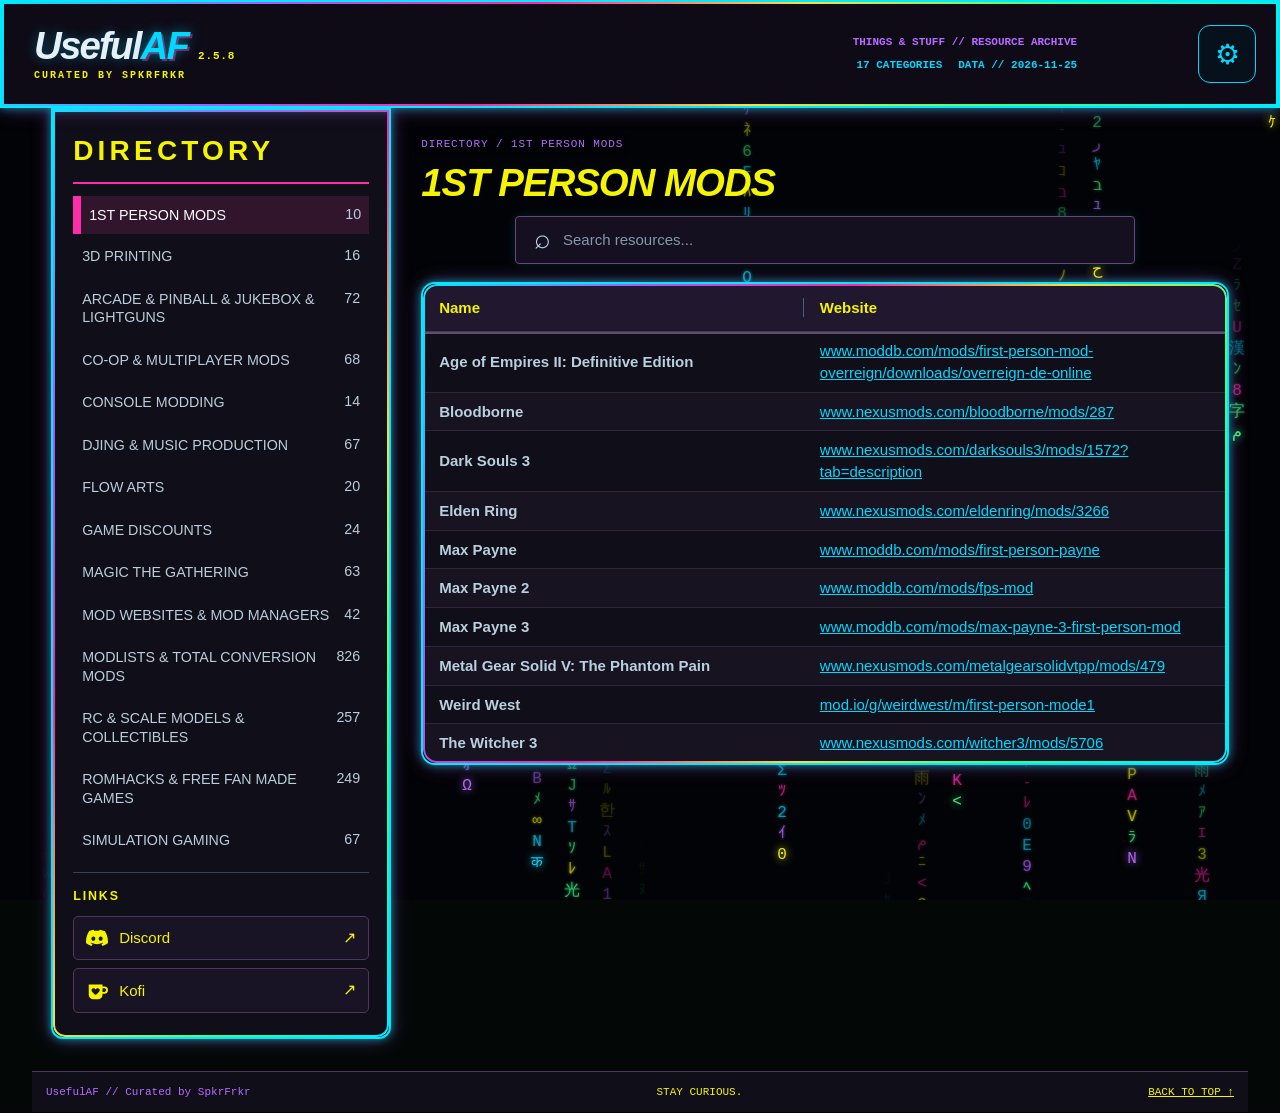
==== commit 82ccaaea: "Add files via upload" ====
--- a/secret.html
+++ b/secret.html
@@ -9,7 +9,7 @@
 <canvas class="matrix-rain" id="matrixRain" aria-hidden="true"></canvas>
 <div class="scanlines" aria-hidden="true"></div>
 <header class="topbar">
-  <a class="brand" href="index.html" aria-label="Return to UsefulAF"><span class="brand-stack"><span class="brand-line"><span class="brand-name">Useful<span class="brand-af">AF</span></span><span class="version-line" id="versionLabel">2.4.4</span></span><span class="brand-tagline">CURATED BY SPKRFRKR</span></span></a>
+  <a class="brand" href="index.html" aria-label="Return to UsefulAF"><span class="brand-stack"><span class="brand-line"><span class="brand-name">Useful<span class="brand-af">AF</span></span><span class="version-line" id="versionLabel">2.5.9</span></span><span class="brand-tagline">CURATED BY SPKRFRKR</span></span></a>
   <div class="top-meta"><div class="status-line"><span class="archive-caption">THE UNDERGROUND // SECRET ARCHIVE</span><span id="categoryTotal"></span><span>ACCESS GRANTED // 30 LIVES</span><span class="record-total" id="totalCount">0 RECORDS</span></div></div>
   <button id="settingsToggle" class="settings-icon" type="button" aria-expanded="false" aria-controls="settingsPanel" aria-label="Display settings">⚙</button>
 </header>
@@ -42,6 +42,6 @@
     </div>
   </section>
 </main><footer class="archive-footer"><span>UsefulAF // Curated by SpkrFrkr</span><span>STAY CURIOUS.</span><a href="#top">BACK TO TOP ↑</a></footer>
-<script type="application/json" id="embeddedData">{"appName":"UsefulAF Underground","version":"2.4.0","sourceRows":1253,"contentRows":1253,"sheets":[{"name":"INTERNET RABBIT HOLES","headers":["Resource","Link","Focus","Classification","Source review","Supporting source"],"rows":[["Cicada 3301","https://www.reddit.com/r/cicada/","Cryptography puzzles","Community / project","Existing source — not independently reviewed",""],["SCP Foundation","https://scp-wiki.wikidot.com/","Collaborative paranormal fiction","Community / project","Existing source — not independently reviewed",""],["The Backrooms","https://backrooms-wiki.wikidot.com/","Liminal horror fiction","Community / project","Existing source — not independently reviewed",""],["Liminal Archives","https://liminal-archives.wikidot.com/","Collaborative worldbuilding","Community / project","Existing source — not independently reviewed",""],["Lost Media Wiki","https://lostmediawiki.com/","Missing media","Community / project","Existing source — not independently reviewed",""],["Unfiction","https://www.unfiction.com/","Alternate reality games","Community / project","Existing source — not independently reviewed",""],["Marble Hornets","https://www.youtube.com/user/MarbleHornets","Internet horror series","Community / project","Existing source — not independently reviewed",""],["Unresolved Mysteries","https://www.reddit.com/r/UnresolvedMysteries/","Unsolved mysteries","Community / project","Existing source — not independently reviewed",""],["Internet Mysteries","https://www.reddit.com/r/InternetMysteries/","Internet investigations","Community / project","Existing source — not independently reviewed",""],["ARG","https://www.reddit.com/r/ARG/","Alternate reality games","Community / project","Existing source — not independently reviewed",""],["Lost Media","https://www.reddit.com/r/lostmedia/","Lost media investigations","Community / project","Existing source — not independently reviewed",""],["Creepypasta Wiki","https://creepypasta.fandom.com/","Internet horror fiction","Community / project","Existing source — not independently reviewed",""],["Mystery Flesh Pit","https://www.mysteryfleshpitnationalpark.com/","Fictional world","Community / project","Existing source — not independently reviewed",""],["Welcome Home","https://www.welcomehomerestorationproject.net/","Interactive horror","Community / project","Existing source — not independently reviewed",""],["Local 58","https://www.youtube.com/@LOCAL58TV","Analog horror","Community / project","Existing source — not independently reviewed",""],["Mandela Catalogue","https://www.youtube.com/@MandelaCatalogue","Analog horror","Community / project","Existing source — not independently reviewed",""],["GeoGuessr mysteries","https://www.geoguessr.com/","Explore unusual geography","Interactive","Existing source — not independently reviewed",""],["The Useless Web","https://theuselessweb.com/","Random unusual websites","Directory","Existing source — not independently reviewed",""],["Neal.fun","https://neal.fun/","Interactive internet curiosities","Interactive","Existing source — not independently reviewed",""],["The Web Design Museum","https://www.webdesignmuseum.org/","Forgotten web design","Archive","Existing source — not independently reviewed",""],["The Internet Map","https://internet-map.net/","Map of web relationships","Visualization","Existing source — not independently reviewed",""],["Every Noise at Once","https://everynoise.com/","Music genre exploration","Archive","Existing source — not independently reviewed",""],["Radio Garden","https://radio.garden/","Explore radio worldwide","Interactive","Existing source — not independently reviewed",""],["Atlas Obscura","https://www.atlasobscura.com/","Unusual places and histories","Editorial","Existing source — not independently reviewed",""],["Futility Closet","https://www.futilitycloset.com/","Historical curiosities and puzzles","Editorial","Existing source — not independently reviewed",""],["The Pudding","https://pudding.cool/","Visual essays and unusual datasets","Editorial","Existing source — not independently reviewed",""],["Museum of Endangered Sounds","https://savethesounds.info/","Obsolete technology sounds","Archive","Existing source — not independently reviewed",""],["The Long Now","https://longnow.org/","Long-term thinking and projects","Organization","Existing source — not independently reviewed",""],["Iceberg Database","https://icebergdb.com/","Obscure topic indexes","Community index","Existing source — not independently reviewed",""],["Museum of Hoaxes","https://hoaxes.org/","Historical hoaxes","Reference","Existing source — not independently reviewed",""],["Know Your Meme","https://knowyourmeme.com/","Internet folklore and origins","Reference","Existing source — not independently reviewed",""],["The SCP Wanderers Library","https://wanderers-library.wikidot.com/","Surreal collaborative fiction","Fiction","Existing source — not independently reviewed",""],["The Dictionary of Obscure Sorrows","https://dictionaryofobscuresorrows.com/","Invented words and philosophical essays","Creative project","Existing source — not independently reviewed",""],["The Library of Babel","https://libraryofbabel.info/","Procedural textual universe","Interactive fiction","Existing source — not independently reviewed",""],["Zombo.com","https://zombo.com/","Classic absurdist website","Internet artifact","Existing source — not independently reviewed",""],["The Secret Door","https://secretdoor.notepadwebdevelopment.com/","Random virtual exploration","Interactive project","Existing source — not independently reviewed",""],["The Puzzling Stack Exchange","https://puzzling.stackexchange.com/","Community puzzles","Community","Existing source — not independently reviewed",""],["Incredible Things","https://incrediblethings.com/","Curiosities","Editorial","Existing source — not independently reviewed",""],["Bored Button","https://boredbutton.com/","Random interactive sites","Directory","Existing source — not independently reviewed",""],["Marginalia Search","https://search.marginalia.nu/","Independent obscure websites","Search engine","Existing source — not independently reviewed",""],["Wiby","https://wiby.me/","Classic-style independent websites","Search engine","Existing source — not independently reviewed",""],["Neocities","https://neocities.org/browse","Independent personal websites","Community","Existing source — not independently reviewed",""],["Weirdnet","https://directory.weirdnet.org","Independent web directory with niche subjects","Interactive / reference","Existing source — not independently reviewed",""],["Anomiro","https://anomiro.com/en/","Unusual observations with source trails","Interactive / reference","Existing source — not independently reviewed",""],["The Infinite Archive","https://theinfinitearchive.com","History and science mysteries with evidence labels","Interactive / reference","Existing source — not independently reviewed",""],["Wikipedia Unusual Articles","https://en.wikipedia.org/wiki/Wikipedia:Unusual_articles","Curated unusual encyclopedia topics","Interactive / reference","Existing source — not independently reviewed",""],["Sporcle","https://www.sporcle.com","User-created trivia rabbit holes","Interactive / reference","Existing source — not independently reviewed",""],["The Public Domain Image Archive","https://pdimagearchive.org","Unusual historical illustrations","Interactive / reference","Existing source — not independently reviewed",""],["Everything2","https://everything2.com","Long-running collaborative writing and knowledge community","Interactive / reference","Existing source — not independently reviewed",""],["Metafilter","https://www.metafilter.com","Human-curated web discoveries and discussions","Interactive / reference","Existing source — not independently reviewed",""],["Hacker News","https://news.ycombinator.com","Technology and obscure research links","Interactive / reference","Existing source — not independently reviewed",""],["The Browser","https://thebrowser.com","Curated longform reading","Interactive / reference","Existing source — not independently reviewed",""],["Markovian Parallax Denigrate","https://boingboing.net/2026/07/28/markovian-parallax-denigrate.html","Retrospective on the cryptic 1996 Usenet spam messages and their uncertain origin.","Internet mystery; origin uncertain","Investigative retrospective — source located via web research 2026-11-25",""],["Unfavorable Semicircle","https://www.unfavorablesemicircle.com/","Community investigation and preserved videos of the vanished channel","Unresolved internet mystery","Specific source located in web research — 2026-11-25","https://www.atlasobscura.com/articles/the-unsettling-mystery-of-the-creepiest-channel-on-youtube"],["Webdriver Torso","https://www.youtube.com/watch?v=tnPWq6Au-_g","BBC Newsnight investigation of the strange test-pattern uploads later associated with Google's video testing.","Explained internet mystery","Original broadcaster report — source located via web research 2026-11-25",""],["A858","https://www.reddit.com/r/Solving_A858/comments/54tnc8/some_closure/","Community investigator's closure post about the mysterious encoded Reddit messages.","Internet puzzle; purpose disputed","Original community discussion — source located 2026-11-25","https://www.reddit.com/r/Solving_A858/comments/1x9yau8/solutions_for_3515_posts/"],["Lake City Quiet Pills","https://unresolved.me/lake-city-quiet-pills","Detailed reconstruction of archived posts and competing explanations; alleged criminal links are unproven.","Unsubstantiated internet mystery","Independent investigation — source located via web research 2026-11-25","https://knowyourmeme.com/memes/the-lake-city-quiet-pills-mystery"],["Publius Enigma","https://www.brain-damage.co.uk/other-related-interviews/steve-orourke-and-marc-brickman-1995-brain-damage-excl.html","1995 interviews with Pink Floyd's manager and lighting designer about the cryptic fan puzzle.","Documented puzzle; solution disputed","Participant interviews — source located via web research 2026-11-25","https://www.futilitycloset.com/2009/04/01/the-publius-enigma/"],["Satoshi Nakamoto","https://bitcoin.org/bitcoin.pdf?v=20260717211244","Original 2008 Bitcoin paper under the pseudonym; authorship identity remains unconfirmed.","Documented paper / unresolved identity","Original document — source located 2026-11-25","https://nakamotoinstitute.org/library/bitcoin/"],["John Titor","https://timetravelinstitute.com/t/john-titor-the-original-posts-on-the-time-travel-institute-2000-2001/19725","Preserved original forum posts; time-travel claims are unsubstantiated","Internet legend","Specific source located in web research — 2026-11-25","https://classic.timetravelinstitute.com/forums/original-threads.193/"],["Time Cube","https://web.archive.org/web/20150506055228/http://www.timecube.com/","Archived original fringe theory website","Archived original","Specific source candidate — live check pending",""],["LHOHQ","https://lhohq.info/","Original labyrinthine experimental hypertext art site","Surreal web art","Specific source candidate — live check pending",""],["Sad Satan","https://kotaku.com/a-horror-game-hidden-in-the-darkest-corners-of-the-inte-1714980337","Original reporting on the disputed origins of the horror game; not a download.","Internet mystery / reference","Specific source located in web research — 2026-11-25; live check pending",""],["The Most Mysterious Song on the Internet","https://fex-band.com/history/","FEX recounts the identification of Subways of Your Mind in November 2024.","Solved lost-media case","Original participant account — source located 2026-11-25","https://www.reddit.com/r/TheMysteriousSong/comments/1gjbrs6/tms_is_found_the_song_is_called_subways_of_your/"],["Who put Bella in the Wych Elm?","https://www.westmercia.police.uk/foi-ai/west-mercia-police/2025/february/foi-389886/","Police freedom-of-information response concerning the historic unsolved case.","Unresolved historical case","Official correspondence — source located 2026-11-25",""],["The Wyoming Incident","https://knowyourmeme.com/memes/the-wyoming-incident","Chronology of the fictional broadcast intrusion and its circulating video versions.","Fictional internet horror","Dedicated folklore archive — source located 2026-11-25","https://creepypasta.fandom.com/wiki/The_Wyoming_Incident"],["Max Headroom signal hijacking","https://news.wttw.com/2017/11/21/30-years-later-notorious-max-headroom-incident-remains-mystery","Broadcaster's retrospective and participant accounts of the unsolved television intrusion","Documented incident; perpetrator unknown","Specific source located in web research — 2026-11-25",""],["Marianas Web","https://skeptics.stackexchange.com/questions/42621/is-there-any-evidence-of-a-secret-level-of-deeply-hidden-web-pages-called-maria","Evidence review of the purported hidden internet layer and its infographic origins.","Internet mystery / reference","Specific source located in web research — 2026-11-25; live check pending",""],["Reddit Place","https://www.reddit.com/r/reddit/comments/tyjkzg","Reddit's original event recap of the collaborative pixel canvas","Documented internet event","Specific source located in web research — 2026-11-25","https://www.reddit.com/r/RedditEng/comments/wlu1ub"],["Million Dollar Homepage","http://www.milliondollarhomepage.com/","Original pixel advertising project","Original website","Specific source candidate — live check pending",""],["The Game (mind game)","https://www.losethegame.net/","Dedicated site explaining the self-referential mind game","Internet meme","Specific source candidate — live check pending",""],["Anomaly Registry","https://anomalyregistry.com/browse/","Case index separating unresolved and explained anomalies","Independent index","Existing source — not independently reviewed",""],["Obscure Bit","https://bits.obscurebit.com/links/","Curated obscure web discoveries","Independent directory","Existing source — not independently reviewed",""]]},{"name":"DIGITAL UNDERGROUND","headers":["Resource","Link","Focus","Classification","Source review","Supporting source"],"rows":[["Reddit Piracy Megathread","https://www.reddit.com/r/Piracy/wiki/megathread/","Community resource index","Community index","Existing source — not independently reviewed",""],["Free Media Heck Yeah","https://fmhy.net/","Community resource index","Community index","Existing source — not independently reviewed",""],["Internet Archive","https://archive.org/","Digital preservation","Community index","Existing source — not independently reviewed",""],["Open Culture","https://www.openculture.com/","Educational media","Community index","Existing source — not independently reviewed",""],["Public Domain Torrents","https://www.publicdomaintorrents.info/","Public-domain films","Community index","Existing source — not independently reviewed",""],["Project Gutenberg","https://www.gutenberg.org/","Ebooks","Community index","Existing source — not independently reviewed",""],["Standard Ebooks","https://standardebooks.org/","Public-domain ebooks","Community index","Existing source — not independently reviewed",""],["LibriVox","https://librivox.org/","Audiobooks","Community index","Existing source — not independently reviewed",""],["Nyaa","https://nyaa.si/","Torrent index","Community index","Existing source — not independently reviewed",""],["FMHY Reddit","https://www.reddit.com/r/FREEMEDIAHECKYEAH/","Community discussion","Community index","Existing source — not independently reviewed",""],["Open Directories","https://www.reddit.com/r/opendirectories/","Public directories","Community index","Existing source — not independently reviewed",""],["DataHoarder","https://www.reddit.com/r/DataHoarder/","Digital preservation","Community index","Existing source — not independently reviewed",""],["ArchiveTeam Reddit","https://www.reddit.com/r/Archiveteam/","Preservation discussion","Community index","Existing source — not independently reviewed",""],["ArchiveTeam","https://wiki.archiveteam.org/","Web preservation","Community index","Existing source — not independently reviewed",""],["Tubi","https://tubitv.com/","Ad-supported streaming","Community index","Existing source — not independently reviewed",""],["Pluto TV","https://pluto.tv/","Free streaming","Community index","Existing source — not independently reviewed",""],["Plex","https://www.plex.tv/watch-free/","Free streaming","Community index","Existing source — not independently reviewed",""],["JustWatch","https://www.justwatch.com/","Streaming availability","Community index","Existing source — not independently reviewed",""],["Public Domain Review","https://publicdomainreview.org/","Curated historical media","Public domain collections","Existing source — not independently reviewed",""],["Kanopy","https://www.kanopy.com/","Library-supported film streaming","Licensed","Existing source — not independently reviewed",""],["Hoopla","https://www.hoopladigital.com/","Library media streaming and borrowing","Licensed","Existing source — not independently reviewed",""],["Libby","https://libbyapp.com/","Library ebooks and audiobooks","Licensed","Existing source — not independently reviewed",""],["PBS","https://www.pbs.org/","Documentaries and television","Licensed","Existing source — not independently reviewed",""],["FilmRise","https://filmrise.com/","Ad-supported film and TV","Licensed","Existing source — not independently reviewed",""],["RetroCrush","https://www.retrocrush.tv/","Classic anime streaming","Licensed","Existing source — not independently reviewed",""],["Crunchyroll","https://www.crunchyroll.com/","Anime streaming","Licensed","Existing source — not independently reviewed",""],["Bandcamp","https://bandcamp.com/","Artist-authorized music","Licensed / artist terms","Existing source — not independently reviewed",""],["Jamendo","https://www.jamendo.com/","Independent music","License varies","Existing source — not independently reviewed",""],["Free Music Archive","https://freemusicarchive.org/","Downloadable music","License varies","Existing source — not independently reviewed",""],["Musopen","https://musopen.org/","Classical recordings and sheet music","License varies","Existing source — not independently reviewed",""],["Wikimedia Commons","https://commons.wikimedia.org/","Images audio and video","Open licenses","Existing source — not independently reviewed",""],["Openverse","https://openverse.org/","Open-license media search","License varies","Existing source — not independently reviewed",""],["Europeana","https://www.europeana.eu/","European cultural collections","Rights vary","Existing source — not independently reviewed",""],["Digital Public Library of America","https://dp.la/","Library and museum collections","Rights vary","Existing source — not independently reviewed",""],["itch.io","https://itch.io/games/free","Free independent games","Creator authorized","Existing source — not independently reviewed",""],["GOG","https://www.gog.com/","DRM-free games and occasional freebies","Licensed","Existing source — not independently reviewed",""],["F-Droid","https://f-droid.org/","Open-source Android apps","Open source","Existing source — not independently reviewed",""],["AlternativeTo","https://alternativeto.net/","Community software alternatives","Directory","Existing source — not independently reviewed",""],["PortableApps","https://portableapps.com/","Portable software","License varies","Existing source — not independently reviewed",""],["Creative Commons","https://creativecommons.org/","Open licensing guidance","Reference","Existing source — not independently reviewed",""],["Open Library","https://openlibrary.org/","Library catalog and lending","Library","Existing source — not independently reviewed",""],["HathiTrust","https://hathitrust.org/","Digitized books","Library","Existing source — not independently reviewed",""],["ManyBooks","https://manybooks.net/","Free and public-domain ebooks","Media","Existing source — not independently reviewed",""],["DOAB","https://doabooks.org/","Open access academic books","Open access","Existing source — not independently reviewed",""],["DOAJ","https://doaj.org/","Open access journals","Open access","Existing source — not independently reviewed",""],["arXiv","https://arxiv.org/","Research preprints","Open access","Existing source — not independently reviewed",""],["Project Runeberg","https://runeberg.org/","Nordic literature","Public domain","Existing source — not independently reviewed",""],["Wikisource","https://wikisource.org/","Free source texts","Open collection","Existing source — not independently reviewed",""],["Smithsonian Open Access","https://si.edu/openaccess","Open museum assets","Open collection","Existing source — not independently reviewed",""],["NASA Images","https://images.nasa.gov/","Space imagery and media","Government archive","Existing source — not independently reviewed",""],["Freesound","https://freesound.org/","Community sound samples","Mixed licenses","Existing source — not independently reviewed",""],["ccMixter","https://ccmixter.org/","Remixable music","Creative Commons","Existing source — not independently reviewed",""],["Internet Archive Live Music","https://archive.org/details/etree","Authorized concert recordings","Archive","Existing source — not independently reviewed",""],["National Film Board of Canada","https://nfb.ca/","Documentaries and animation","Authorized streaming","Existing source — not independently reviewed",""],["ABC iview","https://iview.abc.net.au/","Australian public broadcasting","Regional streaming","Existing source — not independently reviewed",""],["ARTE","https://arte.tv/","European cultural programming","Regional streaming","Existing source — not independently reviewed",""],["BBC Sounds","https://bbc.co.uk/sounds","Radio and podcasts","Regional streaming","Existing source — not independently reviewed",""],["Radio Free Europe","https://rferl.org/","International broadcasting","Media","Existing source — not independently reviewed",""],["Classic Cinema Online","https://classiccinemaonline.com/","Classic film discovery","Media directory","Existing source — not independently reviewed",""],["OpenGameArt","https://opengameart.org/","Reusable game assets","Open licenses","Existing source — not independently reviewed",""],["SourceForge","https://sourceforge.net/","Software projects","Software directory","Existing source — not independently reviewed",""],["GitHub","https://github.com/","Open source repositories","Software directory","Existing source — not independently reviewed",""],["Flathub","https://flathub.org/","Linux software packages","Software directory","Existing source — not independently reviewed",""],["Ninite","https://ninite.com/","Software installers","Software utility","Existing source — not independently reviewed",""],["Open Culture Movies","https://www.openculture.com/freemoviesonline","Free films and curated viewing links","Authorized / open media","Existing source — not independently reviewed",""],["Library of Congress National Screening Room","https://www.loc.gov/collections/national-screening-room/","Historical films and recordings","Authorized / open media","Existing source — not independently reviewed",""],["European Film Gateway","https://www.europeanfilmgateway.eu","European film heritage collections","Authorized / open media","Existing source — not independently reviewed",""],["BFI Player","https://player.bfi.org.uk","British film streaming including free selections; regional restrictions","Authorized / open media","Existing source — not independently reviewed",""],["British Pathé","https://www.britishpathe.com","Historical newsreels","Authorized / open media","Existing source — not independently reviewed",""],["NASA Plus","https://plus.nasa.gov","Space documentaries and broadcasts","Authorized / open media","Existing source — not independently reviewed",""],["National Archives Catalog","https://catalog.archives.gov","Digitized government records and films","Authorized / open media","Existing source — not independently reviewed",""],["Open Yale Courses","https://oyc.yale.edu","Free university lecture videos","Authorized / open media","Existing source — not independently reviewed",""],["MIT OpenCourseWare","https://ocw.mit.edu","Open educational materials","Authorized / open media","Existing source — not independently reviewed",""],["OER Commons","https://www.oercommons.org","Open educational resources","Authorized / open media","Existing source — not independently reviewed",""],["OpenStax","https://openstax.org","Free open textbooks","Authorized / open media","Existing source — not independently reviewed",""],["Global Grey","https://www.globalgreyebooks.com","Public-domain and historical ebooks; check local rights","Authorized / open media","Existing source — not independently reviewed",""],["Digital Comic Museum","https://digitalcomicmuseum.com","Golden Age public-domain comics; check local rights","Authorized / open media","Existing source — not independently reviewed",""],["Comic Book Plus","https://comicbookplus.com","Vintage public-domain comics and magazines","Authorized / open media","Existing source — not independently reviewed",""],["Internet Archive 78 RPM","https://archive.org/details/78rpm","Historical sound recordings; rights vary","Authorized / open media","Existing source — not independently reviewed",""],["Library of Congress Jukebox","https://www.loc.gov/collections/national-jukebox/","Historical audio recordings","Authorized / open media","Existing source — not independently reviewed",""],["Choral Public Domain Library","https://www.cpdl.org","Choral sheet music","Authorized / open media","Existing source — not independently reviewed",""],["IMSLP","https://imslp.org","Music scores; rights vary by jurisdiction","Authorized / open media","Existing source — not independently reviewed",""],["Open Audio Library","https://www.bbc.co.uk/sounds","BBC audio programming; regional restrictions","Authorized / open media","Existing source — not independently reviewed",""],["Library of Congress Digital Collections","https://www.loc.gov/collections/","Digitized photographs, books and recordings","Public archive","Existing source — not independently reviewed",""],["Europeana Sounds","https://www.europeana.eu/en/collections/topic/62-sound","European audio collections","Archive","Existing source — not independently reviewed",""],["PBS LearningMedia","https://www.pbslearningmedia.org/","Educational video library","Authorized media","Existing source — not independently reviewed",""],["OpenLearn","https://www.open.edu/openlearn/","Free university courses","Authorized media","Existing source — not independently reviewed",""],["Open Textbook Library","https://open.umn.edu/opentextbooks","Open textbooks","Open access","Existing source — not independently reviewed",""],["National Film Board","https://www.nfb.ca/","Canadian film and documentary collection","Authorized media","Existing source — not independently reviewed",""],["Public Domain Review collections","https://publicdomainreview.org/collections/","Curated historical media","Public domain collection","Existing source — not independently reviewed",""],["Internet Archive Feature Films","https://archive.org/details/feature_films","Historical film collection; rights vary by item","Archive","Existing source — not independently reviewed",""],["Project Gutenberg Australia","https://gutenberg.net.au/","Ebooks under Australian copyright rules","Public domain collection","Existing source — not independently reviewed",""],["OAPEN","https://www.oapen.org/","Open academic books","Open access","Existing source — not independently reviewed",""],["Open Book Publishers","https://www.openbookpublishers.com/","Open scholarly books","Open access","Existing source — not independently reviewed",""],["NASA Scientific Visualization Studio","https://svs.gsfc.nasa.gov/","Scientific animation and imagery","Government archive","Existing source — not independently reviewed",""],["USGS Multimedia Gallery","https://www.usgs.gov/products/multimedia-gallery","Science imagery and media","Government archive","Existing source — not independently reviewed",""],["Wikimedia Wikisource","https://en.wikisource.org/","Transcribed historical texts","Open archive","Existing source — not independently reviewed",""],["PeerTube","https://joinpeertube.org/","Federated video platform; rights vary by upload","Community platform","Existing source — not independently reviewed",""],["Open Culture free audiobooks","https://www.openculture.com/freeaudiobooks","Curated audiobook directory","Media directory","Existing source — not independently reviewed",""],["Openverse audio","https://openverse.org/audio","Search openly licensed audio","Open media search","Existing source — not independently reviewed",""],["Free Software Directory","https://directory.fsf.org/","Free software catalog","Open source","Existing source — not independently reviewed",""],["Open Source Game Clones","https://osgameclones.com/","Open implementations of classic games","Open source directory","Existing source — not independently reviewed",""],["Libregamewiki","https://libregamewiki.org/","Free and open-source games","Open source directory","Existing source — not independently reviewed",""]]},{"name":"CONSPIRACY THEORIES","headers":["Resource","Link","Focus","Classification","Source review","Supporting source"],"rows":[["MKUltra","https://www.cia.gov/readingroom/","Declassified mind-control research; search MKUltra","Documented program","Existing source — not independently reviewed",""],["COINTELPRO","https://vault.fbi.gov/cointel-pro","Domestic surveillance and disruption","Documented program","Existing source — not independently reviewed",""],["Operation Northwoods","https://nsarchive.gwu.edu/","Search declassified Northwoods proposal","Documented proposal; not executed","Existing source — not independently reviewed",""],["Watergate","https://www.archives.gov/research/investigations/watergate","Political espionage and cover-up","Documented event","Existing source — not independently reviewed",""],["JFK assassination records","https://www.archives.gov/research/jfk","Primary records and investigations","Documented event; competing claims","Existing source — not independently reviewed",""],["Moon landing hoax","https://www.nasa.gov/","Apollo evidence and mission records","Hoax claim debunked","Existing source — not independently reviewed",""],["Flat Earth","https://www.britannica.com/","Search Earth shape and flat Earth history","Debunked claim","Existing source — not independently reviewed",""],["Chemtrails","https://www.epa.gov/","Search contrails and aviation emissions","Unsupported claim","Existing source — not independently reviewed",""],["HAARP","https://haarp.gi.alaska.edu/","Ionospheric research and facility information","Research facility; control claims unsupported","Existing source — not independently reviewed",""],["Area 51","https://www.cia.gov/readingroom/","Search declassified U-2 and Area 51 records","Documented facility; alien claims unsupported","Existing source — not independently reviewed",""],["Philadelphia Experiment","https://www.history.navy.mil/","Search naval history and experiment claims","Unsupported legend","Existing source — not independently reviewed",""],["Bermuda Triangle","https://oceanservice.noaa.gov/facts/bermudatri.html","Maritime disappearances and explanations","Legend; no exceptional risk established","Existing source — not independently reviewed",""],["Denver Airport","https://www.flydenver.com/","Airport art and conspiracy folklore","Unsupported claims","Existing source — not independently reviewed",""],["Illuminati","https://www.britannica.com/topic/Illuminati-group-designation","Historical society versus modern claims","Historical group; modern claims unsupported","Existing source — not independently reviewed",""],["Roswell","https://www.af.mil/","Search Roswell investigation reports","Documented incident; alien claims unsupported","Existing source — not independently reviewed",""],["Snopes","https://www.snopes.com/","Fact checks and urban legends","Verification","Existing source — not independently reviewed",""],["FactCheck.org","https://www.factcheck.org/","Political claims and evidence","Verification","Existing source — not independently reviewed",""],["Skeptical Inquirer","https://skepticalinquirer.org/","Critical investigations","Analysis","Existing source — not independently reviewed",""],["National Security Archive","https://nsarchive.gwu.edu/","Declassified government records","Primary sources","Existing source — not independently reviewed",""],["FBI Vault","https://vault.fbi.gov/","Released FBI files","Primary sources","Existing source — not independently reviewed",""],["CIA Reading Room","https://cia.gov/readingroom","Declassified intelligence records","Primary sources","Existing source — not independently reviewed",""],["Church Committee","https://senate.gov/about/powers-procedures/investigations/church-committee.htm","Intelligence oversight history","Primary sources","Existing source — not independently reviewed",""],["ACLU","https://aclu.org/","Civil liberties and surveillance documentation","Advocacy","Existing source — not independently reviewed",""],["EFF","https://eff.org/","Digital privacy and surveillance","Advocacy","Existing source — not independently reviewed",""],["Government Attic","https://governmentattic.org/","FOIA releases","Document archive","Existing source — not independently reviewed",""],["MuckRock","https://muckrock.com/","Public records requests","Document archive","Existing source — not independently reviewed",""],["The National Archives UK","https://nationalarchives.gov.uk/","British government records","Primary sources","Existing source — not independently reviewed",""],["Wilson Center Digital Archive","https://digitalarchive.wilsoncenter.org/","Cold War documents","Primary sources","Existing source — not independently reviewed",""],["PolitiFact","https://politifact.com/","Public claim verification","Fact checking","Existing source — not independently reviewed",""],["Full Fact","https://fullfact.org/","Claim verification","Fact checking","Existing source — not independently reviewed",""],["Science Feedback","https://science.feedback.org/","Scientific claim review","Fact checking","Existing source — not independently reviewed",""],["Skeptoid","https://skeptoid.com/","Critical investigations","Commentary","Existing source — not independently reviewed",""],["The Conversation","https://theconversation.com/","Expert analysis of public claims","Research commentary","Existing source — not independently reviewed",""],["NSA declassified records","https://www.nsa.gov/Helpful-Links/NSA-FOIA/Declassification-Transparency-Initiatives/","Official declassification resources","Research / evidence context","Existing source — not independently reviewed",""],["Senate intelligence committee","https://www.intelligence.senate.gov","Congressional oversight records","Research / evidence context","Existing source — not independently reviewed",""],["Congressional Research Service","https://crsreports.congress.gov","Nonpartisan policy research","Research / evidence context","Existing source — not independently reviewed",""],["GAO","https://www.gao.gov","Government audits and investigations","Research / evidence context","Existing source — not independently reviewed",""],["DOJ Inspector General","https://oig.justice.gov","Documented oversight findings","Research / evidence context","Existing source — not independently reviewed",""],["ProPublica","https://www.propublica.org","Investigative reporting","Research / evidence context","Existing source — not independently reviewed",""],["Bellingcat","https://www.bellingcat.com","Open-source investigative journalism","Research / evidence context","Existing source — not independently reviewed",""],["The National Archives FOIA","https://www.archives.gov/foia","Access to federal records","Research / evidence context","Existing source — not independently reviewed",""],["Reuters Fact Check","https://www.reuters.com/fact-check/","Evidence-based claim checks","Research / evidence context","Existing source — not independently reviewed",""],["Project Iceworm","https://www.nationalgeographic.com/history/article/camp-century-nasa-greenland-us-military","History of Camp Century and the classified missile basing proposal","Documented historical project","Specific source located in web research — 2026-11-25",""],["Acoustic Kitty","https://www.cia.gov/readingroom/docs/F-2002-01252%20INITIAL%20REQU%5B16160266%5D.pdf","CIA records request referring to the historical animal surveillance project.","Documented intelligence history","Declassified record — source located 2026-11-25",""],["Project Stargate","https://www.cia.gov/readingroom/collection/stargate","Declassified remote viewing records","Primary archive","Specific source candidate — live check pending",""],["Operation Mockingbird","https://nsarchive2.gwu.edu/NSAEBB/NSAEBB222/","Declassified Family Jewels records document Project Mockingbird wiretaps; broader claims should not be conflated with that documented project.","Documented surveillance; broader claims disputed","Declassified document collection — source located via web research 2026-11-25","https://www.rcfp.org/cia-paul-scott-project-mockingbird/"],["Operation Paperclip","https://www.archives.gov/iwg/declassified-records/rg-330-defense-secretary","National Archives guide to personnel dossiers and intelligence records","Documented government program","Specific source located in web research — 2026-11-25","https://www.archives.gov/iwg/declassified-records/rg-263-cia-records/first-release-subject-files.html"],["Tuskegee Syphilis Study","https://www.cdc.gov/tuskegee/about/index.html","CDC historical account","Official history","Specific source candidate — live check pending",""],["Iran–Contra affair","https://www.archives.gov/research/investigations/walsh.html","Independent counsel Lawrence Walsh investigation records and finding aids.","Documented political scandal","Official archive — source located 2026-11-25",""],["Operation Gladio","https://op.europa.eu/en/publication-detail/-/publication/cb40eb27-7f5a-4c9c-b97c-6a0ec8ad367e","European Parliament resolution on the Gladio affair, adopted in 1990.","Documented historical operation","Official legislative record — source located via web research 2026-11-25",""],["Pentagon Papers","https://www.archives.gov/research/pentagon-papers","Declassified government study","Primary archive","Specific source candidate — live check pending",""],["Snowden disclosures","https://www.theguardian.com/us-news/the-nsa-files","Guardian's reporting archive on the surveillance disclosures","Documented government surveillance reporting","Specific source candidate — live check pending",""],["Operation CHAOS","https://www.archives.gov/files/research/jfk/releases/2023/104-10337-10011.pdf","Released government record describing the Rockefeller Commission investigations including CHAOS","Documented government program","Specific source located in web research — 2026-11-25",""],["Project SHAD","https://www.health.mil/Military-Health-Topics/Environmental-Exposures-Hub/Environmental-Exposures-Topics/Project-112-SHAD/Fact-Sheets","Department of Defense test-by-test fact sheets on Project 112 and SHAD","Documented government program","Specific source located in web research — 2026-11-25",""],["Operation Sea-Spray","https://www.kqed.org/news/12062909/the-true-story-of-the-militarys-secret-1950-san-francisco-biological-weapons-test","Public broadcaster's historical account of the secret 1950 San Francisco biological test and its consequences.","Documented historical event","Investigative journalism — source located via web research 2026-11-25",""],["Project 100,000","https://doi.org/10.5422/fordham/9780823239771.003.0012","Academic history of the Vietnam-era military recruitment program.","Documented government program","Specific source located in web research — 2026-11-25","https://globalaffairs.gmu.edu/defenses/744"],["Operation Ajax","https://history.state.gov/historicaldocuments/frus1951-54Iran","Diplomatic and intelligence records on the 1953 Iranian coup and its context.","Documented covert operation","Official document collection — source located 2026-11-25","https://history.state.gov/historicaldocuments/frus1951-54Iran/d245"],["Gulf of Tonkin incident","https://www.archives.gov/milestone-documents/tonkin-gulf-resolution","Original congressional resolution and historical background on the disputed incidents.","Documented event / disputed accounts","Official document — source located 2026-11-25","https://www.archives.gov/research/vietnam-war"],["New World Order (conspiracy theory)","https://go.adl.org/resources/article/how-conspiracy-theories-can-kill","Critical examination of the unfounded global takeover narrative.","Unsupported or disputed claim","Specific source located in web research — 2026-11-25; live check pending",""],["Paul is dead","https://www.beatlesbible.com/1969/10/24/paul-mccartney-denies-reports-of-his-death/","Historical account of McCartney's interview denying the death rumor.","Debunked celebrity conspiracy","Specific source located in web research — 2026-11-25","https://www.youtube.com/watch?v=cIaRr3JV_X4"],["Dulce Base","https://mysteryatlas.pulsaa.net/questions/is-there-a-secret-underground-base-at-dulce-new-mexico","Case-specific account of the alleged underground base and lack of credible evidence.","Unsupported or disputed claim","Specific source located in web research — 2026-11-25; live check pending",""],["Montauk Project","https://legalclarity.org/the-montauk-project-real-history-behind-the-conspiracy/","History of Camp Hero and unsupported claims about experiments.","Unsupported or disputed claim","Specific source located in web research — 2026-11-25; live check pending",""],["Reptilian conspiracy theory","https://www.adl.org/resources/report/antisemitic-conspiracies-about-911-endure-20-years-later","Critical documentation of David Icke's unsupported and antisemitic conspiracy narratives.","Unsupported or disputed claim","Specific source located in web research — 2026-11-25; live check pending",""],["Chemtrail conspiracy theory","https://www.epa.gov/regulations-emissions-vehicles-and-engines/Contrails","EPA explanation of contrails and evidence addressing spraying claims","Unsupported conspiracy claim","Specific source located in web research — 2026-11-25",""],["Denver International Airport conspiracy theories","https://www.flydenver.com/art-exhibits/conspiracy-theories-uncovered/","Airport's own exhibition addressing the legends and artwork","Urban legends / unsupported claims","Specific source located in web research — 2026-11-25","https://visitdenver.com/blog/post/myths-denver-airport/"],["Hollow Earth","https://guides.loc.gov/hollow-earth","Library of Congress bibliography of historical hollow-Earth theories.","Unsupported or disputed claim","Specific source located in web research — 2026-11-25; live check pending",""],["Phantom time hypothesis","https://bigthink.com/the-past/phantom-time-hypothesis/","Historical critique of the claim that centuries were fabricated.","Unsupported or disputed claim","Specific source located in web research — 2026-11-25; live check pending",""],["Ancient astronauts","https://onlinedigeditions.com/publication/?article_id=4583788&i=792733&view=articleBrowser","Archaeological response to pseudoscientific claims about ancient civilizations.","Unsupported or disputed claim","Specific source located in web research — 2026-11-25; live check pending",""],["Black helicopter","https://doi.org/10.1525/california/9780520238053.003.0004","Academic book chapter on black helicopter conspiracy narratives.","Unsupported or disputed claim","Specific source located in web research — 2026-11-25; live check pending",""],["Pizzagate conspiracy theory","https://leadstories.com/hoax-alert/2020/09/fact-check-pizzagate-is-not-real.html","Fact check explaining why the alleged trafficking conspiracy is false.","Debunked conspiracy theory","Fact check — source located via web research 2026-11-25",""],["Moon landing conspiracy theories","https://www.iop.org/explore-physics/moon/how-do-we-know-we-went-to-the-moon","Institute of Physics evidence for the Apollo landings","Debunked conspiracy claim","Specific source located in web research — 2026-11-25",""]]},{"name":"MANDELA EFFECTS","headers":["Resource","Link","Focus","Classification","Source review","Supporting source"],"rows":[["Mandela Effect community","https://www.reddit.com/r/MandelaEffect/","Reports of shared false memories","Anecdotal reports","Existing source — not independently reviewed",""],["Visual Mandela Effect research","https://doi.org/10.1177/09567976221108944","Experimental study of consistent visual false memories","Peer-reviewed research","Existing source — not independently reviewed",""],["Berenstain Bears","https://berenstainbears.com/","Berenstein versus Berenstain spelling","False-memory example","Existing source — not independently reviewed",""],["Fruit of the Loom","https://www.fruit.com/","Recalled cornucopia in logo","Reported false memory","Existing source — not independently reviewed",""],["Monopoly mascot","https://monopoly.hasbro.com/","Recalled monocle","Reported false memory","Existing source — not independently reviewed",""],["Pikachu","https://www.pokemon.com/","Recalled black tail tip","Reported false memory","Existing source — not independently reviewed",""],["Looney Tunes","https://www.warnerbros.com/","Tunes versus Toons spelling","Reported false memory","Existing source — not independently reviewed",""],["Star Wars","https://www.starwars.com/","Misremembered Vader dialogue","Misquotation","Existing source — not independently reviewed",""],["Snow White","https://movies.disney.com/snow-white-and-the-seven-dwarfs","Mirror dialogue variants","Misquotation","Existing source — not independently reviewed",""],["Kit Kat","https://www.hersheyland.com/kit-kat","Recalled hyphen in logo","Reported false memory","Existing source — not independently reviewed",""],["Curious George","https://www.curiousgeorge.com/","Recalled tail","Reported false memory","Existing source — not independently reviewed",""],["Nelson Mandela","https://www.nelsonmandela.org/","Actual biography and death in 2013","Historical record","Existing source — not independently reviewed",""],["False memory research","https://www.apa.org/","Search memory reconstruction and misinformation","Psychology reference","Existing source — not independently reviewed",""],["Wayback Machine","https://web.archive.org/","Compare historical logos and web pages","Archive evidence","Existing source — not independently reviewed",""],["Mandela Agency","https://mandela.agency/index.php/Main_Page","Shared memory examples and categories","Community claims","Existing source — not independently reviewed",""],["Retconned","https://reddit.com/r/Retconned/","Alternative interpretations of memories","Speculation community","Existing source — not independently reviewed",""],["Memory subreddit","https://reddit.com/r/memory/","Memory discussion","Community","Existing source — not independently reviewed",""],["PubMed false memory","https://pubmed.ncbi.nlm.nih.gov/?term=false+memory","Published memory research","Research index","Existing source — not independently reviewed",""],["APA Dictionary","https://dictionary.apa.org/false-memory","Definition of false memory","Reference","Existing source — not independently reviewed",""],["Open Science Framework","https://osf.io/","Research materials and replication studies","Research repository","Existing source — not independently reviewed",""],["Google Books","https://books.google.com/","Compare historical printed editions","Reference","Existing source — not independently reviewed",""],["Google Ngram","https://books.google.com/ngrams","Historical word usage","Research tool","Existing source — not independently reviewed",""],["Chronicling America","https://loc.gov/collections/chronicling-america/","Historical newspaper evidence","Primary sources","Existing source — not independently reviewed",""],["WorldCat","https://worldcat.org/","Locate historical editions","Library catalog","Existing source — not independently reviewed",""],["IMDb","https://imdb.com/","Film credits and quotations context","Reference","Existing source — not independently reviewed",""],["AFI Catalog","https://catalog.afi.com/","American film records","Reference","Existing source — not independently reviewed",""],["Visual Mandela Effect paper","https://journals.sagepub.com/doi/10.1177/09567976221108944","Peer-reviewed research on shared visual errors","Memory research / reference","Existing source — not independently reviewed",""],["Elizabeth Loftus publications","https://faculty.sites.uci.edu/eloftus/","Research on misinformation and memory","Memory research / reference","Existing source — not independently reviewed",""],["Association for Psychological Science","https://www.psychologicalscience.org","Research summaries on cognition","Memory research / reference","Existing source — not independently reviewed",""],["Memory and Cognition journal","https://link.springer.com/journal/13421","Experimental memory research","Memory research / reference","Existing source — not independently reviewed",""],["Library of Congress newspapers","https://www.loc.gov/newspapers/","Historical wording and advertisements","Memory research / reference","Existing source — not independently reviewed",""],["Internet Archive magazines","https://archive.org/details/magazine_rack","Historical print comparisons","Memory research / reference","Existing source — not independently reviewed",""],["Google Patents","https://patents.google.com","Historical design and trademark-related documents","Memory research / reference","Existing source — not independently reviewed",""],["USPTO trademark search","https://www.uspto.gov/trademarks/search","Original trademark records","Memory research / reference","Existing source — not independently reviewed",""],["Behind the Voice Actors","https://www.behindthevoiceactors.com","Compare remembered character voices","Memory research / reference","Existing source — not independently reviewed",""],["The Movie Database","https://www.themoviedb.org","Film and television reference","Memory research / reference","Existing source — not independently reviewed",""],["Kazaam","https://www.disneyplus.com/browse/entity-5c1e5f29-ccf3-4772-aabc-6ad348b5844a","Official record of the 1996 Shaquille O’Neal film, often confused with an alleged Sinbad film.","Memory comparison / original subject reference","Specific source located in web research — 2026-11-25; live check pending","https://www.psychologytoday.com/us/blog/unserious-psychology/202312/the-psychology-behind-the-mandela-effect/amp"],["The Thinker","https://www.musee-rodin.fr/en/musee/collections/oeuvres/penseur-meudon","Museum photographs of the actual Rodin sculpture and its pose.","Memory comparison / original subject reference","Specific source located in web research — 2026-11-25; live check pending",""],["Mona Lisa","https://www.louvre.fr/en/explore/the-palace/from-the-mona-lisa-to-the-wedding-feast-at-cana","Louvre description and image of the portrait; compare remembered expressions against the actual work.","Documented artwork / memory comparison","Museum source — source located 2026-11-25",""],["Jaws (James Bond)","https://skepticalinquirer.org/2024/08/the-useful-mandela-effect/","Critical analysis of the remembered braces on Dolly in Moonraker.","Memory comparison / original subject reference","Specific source located in web research — 2026-11-25; live check pending",""],["We Are the Champions","https://www.youtube.com/watch?v=04854XqcfCY","Official Queen music video for comparison with remembered ending.","Memory comparison / original subject reference","Specific source located in web research — 2026-11-25; live check pending",""],["The Wizard of Oz (1939 film)","https://www.afi.com/afis-100-years-100-movie-quotes/","AFI’s documented film quotations for comparison with common misquotations.","Memory comparison / original subject reference","Specific source located in web research — 2026-11-25; live check pending",""],["Field of Dreams","https://www.afi.com/afis-100-years-100-movie-quotes/","AFI’s documented quotation about building the baseball field.","Memory comparison / original subject reference","Specific source located in web research — 2026-11-25; live check pending",""],["Forrest Gump","https://www.afi.com/afis-100-years-100-movie-quotes/","AFI’s documented box-of-chocolates quotation.","Memory comparison / original subject reference","Specific source located in web research — 2026-11-25; live check pending",""],["The Empire Strikes Back","https://www.starwars.com/films/star-wars-episode-v-the-empire-strikes-back","Official film page for the 1980 Star Wars sequel","Documented film / false memory","Specific source candidate — live check pending",""],["The Silence of the Lambs (film)","https://www.vanityfair.com/hollywood/2021/02/dr-lecter-my-name-is-clarice-starling","Cast interviews and correction of the famously misremembered greeting.","Memory comparison / original subject reference","Specific source located in web research — 2026-11-25; live check pending",""],["Interview with the Vampire (film)","https://www.boxofficemojo.com/title/tt0110148/","Release record showing the actual 1994 film title.","Memory comparison / original subject reference","Specific source located in web research — 2026-11-25; live check pending",""],["Sex and the City","https://www.hbo.com/sex-and-the-city","Official series page with original title","Documented TV series / false memory","Specific source candidate — live check pending",""],["Febreze","https://www.febreze.com/","Official brand displaying its spelling","Documented branding / false memory","Specific source candidate — live check pending",""],["Froot Loops","https://www.frootloops.com/","Official cereal brand displaying its spelling","Documented branding / false memory","Specific source candidate — live check pending",""],["Oscar Mayer","https://www.oscarmayer.com/","Official brand displaying its spelling","Documented branding / false memory","Specific source candidate — live check pending",""],["Jif (peanut butter)","https://www.jif.com/","Official brand displaying its spelling","Documented branding / false memory","Specific source candidate — live check pending",""],["Skechers","https://www.skechers.com/","Official brand displaying its spelling","Documented branding / false memory","Specific source candidate — live check pending",""],["Cheez-It","https://www.cheezit.com/","Official brand displaying its spelling","Documented branding / false memory","Specific source candidate — live check pending",""],["Tinker Bell","https://www.truthorfiction.com/tinkerbell-dotting-the-i-mandela-effect/","Investigation comparing historical Disney logo animations with remembered versions.","Memory comparison / original subject reference","Specific source located in web research — 2026-11-25; live check pending",""],["Risky Business","https://www.alternatememories.com/historical-events/movies/risky-business","Community comparison of the dance scene and the remembered sunglasses.","Memory comparison / original subject reference","Specific source located in web research — 2026-11-25; live check pending",""],["The Flintstones","https://www.si.edu/collections/snapshot/meet-flintstones","Smithsonian original comic artwork and documented spelling of the title.","Memory comparison / original subject reference","Specific source located in web research — 2026-11-25; live check pending","https://www.alternatememories.com/historical-events/tv/flintstones-or-flinstones"],["C-3PO","https://www.starwars.com/databank/c-3po","Official Star Wars character databank and visual references","Documented fictional character / false memory","Specific source candidate — live check pending",""],["The Berenstain Bears","https://berenstainbears.com/","Official series site showing the authors' spelling","Documented book series / false memory","Specific source candidate — live check pending",""],["Mister Rogers' Neighborhood","https://www.misterrogers.org/","Official series archive and material from Fred Rogers Productions","Documented TV series / false memory","Specific source candidate — live check pending",""]]},{"name":"ARGS & CRYPTOGRAPHY","headers":["Resource","Link","Focus","Classification","Source review","Supporting source"],"rows":[["ARGNet","https://www.argn.com/","ARG news and history","Community editorial","Existing source — not independently reviewed",""],["Game Detectives","https://wiki.gamedetectives.net/","Game puzzles and ARG documentation","Community wiki","Existing source — not independently reviewed",""],["Kryptos","https://www.cia.gov/","Search Kryptos sculpture and cipher","Unsolved puzzle","Existing source — not independently reviewed",""],["Voynich Manuscript","https://beinecke.library.yale.edu/beinecke/collections/beinecke-cipher-voynich-manuscript","Yale manuscript collection and digitized access","Primary archive","Source located in web research, 2026-11-25",""],["Cipher Mysteries","https://ciphermysteries.com/","Historical unsolved ciphers","Research blog","Existing source — not independently reviewed",""],["Crypto Museum","https://www.cryptomuseum.com/","Cipher machines and espionage technology","Museum","Existing source — not independently reviewed",""],["dCode","https://www.dcode.fr/","Cipher identification and puzzle tools","Tool","Existing source — not independently reviewed",""],["Mystery Hunt","https://www.mit.edu/~puzzle/","Annual puzzle hunt archives","Puzzle archive","Existing source — not independently reviewed",""],["Puzzle Baron","https://puzzlebaron.com/","Logic puzzles","Interactive puzzles","Existing source — not independently reviewed",""],["Project Euler","https://projecteuler.net/","Mathematical programming puzzles","Interactive puzzles","Existing source — not independently reviewed",""],["Cryptopals","https://cryptopals.com/","Cryptography challenges","Educational","Existing source — not independently reviewed",""],["CryptoHack","https://cryptohack.org/","Cryptography practice","Educational","Existing source — not independently reviewed",""],["Puzzled Pint","https://puzzledpint.com/","Monthly puzzle archives","Community","Existing source — not independently reviewed",""],["Puzzling Stack Exchange","https://puzzling.stackexchange.com/","Collaborative solving","Community","Existing source — not independently reviewed",""],["ARG subreddit","https://reddit.com/r/ARG/","ARG discovery and discussion","Community","Existing source — not independently reviewed",""],["Notpron","https://notpron.org/","Long-running online riddle","Puzzle","Existing source — not independently reviewed",""],["The Enigma Museum","https://cryptomuseum.com/crypto/enigma/","Historical cipher machines","Reference","Existing source — not independently reviewed",""],["Bletchley Park","https://bletchleypark.org.uk/","Codebreaking history","Museum","Existing source — not independently reviewed",""],["MIT Mystery Hunt archive","https://puzzles.mit.edu","Past hunts and solutions","Puzzle / educational","Existing source — not independently reviewed",""],["CrypTool","https://www.cryptool.org","Interactive cryptography education","Puzzle / educational","Existing source — not independently reviewed",""],["American Cryptogram Association","https://www.cryptogram.org","Classical cipher puzzles","Puzzle / educational","Existing source — not independently reviewed",""],["Puzzle Prime","https://www.puzzleprime.com","Logic and detective puzzles","Puzzle / educational","Existing source — not independently reviewed",""],["Simon Tatham puzzles","https://www.chiark.greenend.org.uk/~sgtatham/puzzles/","Playable logic puzzles","Puzzle / educational","Existing source — not independently reviewed",""],["PuzzleScript","https://www.puzzlescript.net","Puzzle game creation and examples","Puzzle / educational","Existing source — not independently reviewed",""],["The Riddle of the Sphinx","https://www.riddleoftheday.com","Riddle collection","Puzzle / educational","Existing source — not independently reviewed",""],["Beale ciphers","https://cipherfoundation.org/older-ciphers/beale-papers/beale-papers-transcription/","Full transcription of the 1885 pamphlet containing the three ciphers and purported letters; treasure claims remain unverified.","Historical cipher; authenticity disputed","Original text transcription — source located via web research 2026-11-25","https://www.nsa.gov/Helpful-Links/NSA-FOIA/Declassification-Transparency-Initiatives/Historical-Releases/Beale-Papers/About-Us/EEO-Diversity/"],["Zodiac Killer ciphers","https://vault.fbi.gov/The%20Zodiac%20Killer","Public FBI case collection containing historical investigative records.","Documented cryptographic case","Official case archive — source located 2026-11-25",""],["Dorabella Cipher","https://cipherfoundation.org/older-ciphers/dorabella-cipher/","Cipher Foundation account of Elgar's mysterious 1897 letter and its interpretation.","Unresolved cipher","Specialist investigation — source located 2026-11-25",""],["Shugborough inscription","https://historicengland.org.uk/listing/the-list/list-entry/1374124","Official heritage listing for the Shepherd's Monument with its enigmatic inscription; no accepted decipherment.","Documented artifact; interpretation disputed","Official heritage record — source located via web research 2026-11-25","https://antigonejournal.com/2022/04/shepherds-monument-inscription/"],["Ricky McCormick's encrypted notes","https://www.fbi.gov/news/stories/help-solve-an-open-murder-case-part-2","FBI appeal concerning encrypted notes","Official investigation","Specific source candidate — live check pending",""],["Copiale cipher","https://www.su.se/english/research/research-catalogue/research-projects/d/decipherment-of-historical-manuscripts/the-copiale-cipher","Researchers' decipherment project for an encrypted manuscript of the Oculist order.","Solved historical cipher","Original research project — source located 2026-11-25","https://www.uu.se/en/news/2011/2011-10-27-language-scholars-solved-18th-century-cipher"],["D'Agapeyeff cipher","https://cipherfoundation.org/modern-ciphers/dagapeyeff-cipher/","Dedicated case source not yet located.","Puzzle history / reference","Specialist cipher archive — located 2026-11-25","https://www.hydeandrugg.com/our-research/codes-ciphers/the-dagapeyeff-cipher/"],["Rohonc Codex","https://doi.org/10.1080/01611194.2026.2711207","Dedicated case source not yet located.","Puzzle history / reference","Peer-reviewed provenance research — located 2026-11-25",""],["Liber Primus","https://github.com/krisyotam/cicada3301","Dedicated case source not yet located.","Puzzle history / reference","Community puzzle archive — located 2026-11-25","https://mysteriesdept.com/sources/SRC0D7R6VDJ3APG/liber-primus"],["The Beast (game)","https://if50.substack.com/p/2001-the-beast","Dedicated case source not yet located.","Puzzle history / reference","Game history and archived participant records — located 2026-11-25",""],["I Love Bees","https://creepy.thebruce.net/","Dedicated case source not yet located.","Puzzle history / reference","Participant archive and mirror information — located 2026-11-25",""],["Year Zero (game)","https://yearzero.netninja.com/about.html","Dedicated case source not yet located.","Puzzle history / reference","Dedicated fan preservation archive — located 2026-11-25","https://www.nin.wiki/Yearzero.nin.com"],["Perplex City","https://perplexcitycardcatalog.com/","Dedicated case source not yet located.","Puzzle history / reference","Dedicated puzzle card archive — located 2026-11-25",""],["The Lost Experience","https://lostpedia.fandom.com/wiki/The_Lost_Experience_Timeline","Dedicated case source not yet located.","Puzzle history / reference","Dedicated fan-maintained timeline — located 2026-11-25","https://www.youtube.com/channel/UCt2apTu3o5XXF5IJ56PMJ_w"],["Find 815","https://www.reddit.com/r/lost/comments/1ckbwi5","Dedicated case source not yet located.","Puzzle history / reference","Original fan preservation discussion — located 2026-11-25",""],["Why So Serious? (alternate reality game)","https://42entertainment.com/work/whysoserious","Dedicated case source not yet located.","Puzzle history / reference","Original creator case study — located 2026-11-25",""],["The Black Watchmen","https://store.steampowered.com/app/349220/The_Black_Watchmen/","Official distribution page for the persistent alternate reality game","Fictional interactive puzzle","Specific source candidate — live check pending",""],["The Secret (treasure hunt)","https://thesecret.pbworks.com/","Dedicated community archive of Byron Preiss's puzzles and discoveries","Documented treasure hunt","Specific source candidate — live check pending",""],["Masquerade (book)","https://www.sothebys.com/en/buy/auction/2019/english-literature-history-childrens-books-and-illustrations/williams-the-archive-relating-to-kit-williams","Dedicated case source not yet located.","Puzzle history / reference","Original production archive catalogue — located 2026-11-25","https://www.treasureclub.net/publichunts/masquerade/index.html"],["MIT Mystery Hunt","https://puzzles.mit.edu/","Official puzzle hunt archive","Original archive","Specific source candidate — live check pending",""],["Chaocipher","https://www.mountainvistasoft.com/chaocipher/","Dedicated research site on John Byrne's cryptographic system","Documented cryptographic system","Specific source candidate — live check pending",""]]},{"name":"LOST MEDIA","headers":["Resource","Link","Focus","Classification","Source review","Supporting source"],"rows":[["Lost Media Wiki","https://lostmediawiki.com/","Missing and recovered media","Community wiki","Existing source — not independently reviewed",""],["Lost Media Reddit","https://www.reddit.com/r/lostmedia/","Community investigations","Community","Existing source — not independently reviewed",""],["The Cutting Room Floor","https://tcrf.net/","Unused game content","Community research","Existing source — not independently reviewed",""],["Unseen64","https://www.unseen64.net/","Cancelled and unreleased games","Archive","Existing source — not independently reviewed",""],["Lost Levels","https://www.lostlevels.org/","Unreleased video games","Archive","Existing source — not independently reviewed",""],["Media History Digital Library","https://mediahistoryproject.org/","Historical film and broadcasting publications","Archive","Existing source — not independently reviewed",""],["BFI","https://www.bfi.org.uk/","Film history and preservation","Institution","Existing source — not independently reviewed",""],["Paley Center","https://www.paleycenter.org/","Broadcast history","Institution","Existing source — not independently reviewed",""],["Lost Media Archive","https://lostmediaarchive.fandom.com/wiki/Lost_Media_Archive","Missing media catalog","Community wiki","Existing source — not independently reviewed",""],["The Almost Archive","https://thealmostarchive.com/","Canceled and vanished projects","Editorial archive","Existing source — not independently reviewed",""],["The Lost Signal","https://lostsignal.theobscuriverse.com/","Vanished digital media case files","Editorial archive","Existing source — not independently reviewed",""],["Lost Commercials Foundation","https://lostcommercialsfoundation.org/","Advertising preservation","Community archive","Existing source — not independently reviewed",""],["Hidden Palace","https://hiddenpalace.org/","Video game development history","Preservation","Existing source — not independently reviewed",""],["MobyGames","https://mobygames.com/","Game releases and credits","Reference","Existing source — not independently reviewed",""],["Gaming Alexandria","https://gamingalexandria.com/","Game history and preservation","Archive","Existing source — not independently reviewed",""],["Discogs","https://discogs.com/","Music release catalog","Reference","Existing source — not independently reviewed",""],["MusicBrainz","https://musicbrainz.org/","Open music metadata","Reference","Existing source — not independently reviewed",""],["Silent Era","https://silentera.com/","Silent film history","Reference","Existing source — not independently reviewed",""],["American Archive of Public Broadcasting","https://americanarchive.org/","Historical broadcasting","Archive","Existing source — not independently reviewed",""],["Prelinger Archives","https://archive.org/details/prelinger","Historical ephemeral films","Archive","Existing source — not independently reviewed",""],["World Radio History","https://www.worldradiohistory.com","Broadcasting magazines and records","Preservation / reference","Existing source — not independently reviewed",""],["Radio Archives","https://www.radioarchives.com","Old-time radio recordings and restoration","Preservation / reference","Existing source — not independently reviewed",""],["Internet Archive Old Time Radio","https://archive.org/details/oldtimeradio","Historical radio programs; rights vary","Preservation / reference","Existing source — not independently reviewed",""],["TV Tropes Lost Media","https://tvtropes.org/pmwiki/pmwiki.php/Main/LostMedia","Examples and links to missing works","Preservation / reference","Existing source — not independently reviewed",""],["Game Developer archive","https://www.gamedeveloper.com","Game development history","Preservation / reference","Existing source — not independently reviewed",""],["Museum of the Moving Image","https://movingimage.org","Film and television history","Preservation / reference","Existing source — not independently reviewed",""],["The Strong Museum","https://www.museumofplay.org","Video game and toy preservation","Preservation / reference","Existing source — not independently reviewed",""],["Game Studies","https://gamestudies.org","Game research and history","Preservation / reference","Existing source — not independently reviewed",""],["London After Midnight (film)","https://blogs.loc.gov/now-see-hear/2014/05/copyright-descriptive-records-london-after-midnight-edition/","Copyright documentation surviving from the missing silent film.","Lost film / surviving documentation","Library archive — source located 2026-11-25",""],["The Mountain Eagle","https://www.bfi.org.uk/film/af3ec5ff-e7f4-5492-8bea-2fe58cd5244a/the-mountain-eagle","BFI film record for Hitchcock's lost silent film","Lost film","Specific source located in web research — 2026-11-25","https://www.bfi.org.uk/features/bfi-most-wanted-our-discoveries-so-far"],["The Day the Clown Cried","https://newsroom.loc.gov/news/footage-from-jerry-lewis--film--the-day-the-clown-cried--opens-for-research-at-library-of-congress/s/73d6a4a2-2e21-4b63-aa03-aa8f0a778e64","Library of Congress announcement of access to surviving footage for research","Unfinished film; surviving materials","Specific source located in web research — 2026-11-25","https://findingaids.loc.gov/repositories/5/resources/363"],["The Story of the Kelly Gang","https://www.nfsa.gov.au/stories/articles/story-kelly-gang","National Film and Sound Archive account of restoring the surviving fragments","Partially lost film","Specific source located in web research — 2026-11-25","https://www.nfsa.gov.au/collection/item/story-kelly-gang-ned-kellys-last-stand-and-capture"],["The Patriot (1928 film)","https://www.loc.gov/item/prn-13-209/endangered-silent-film-heritage/2013-12-04/","Library of Congress preservation study identifies the film as missing in complete form.","Lost film / incomplete survival","Official preservation report — source located 2026-11-25",""],["A Blind Bargain","https://catalog.afi.com/Film/2904-A-BLIND-BARGAIN","American Film Institute catalogue record for the lost 1922 Lon Chaney film.","Lost film","Institutional film catalogue — source located via web research 2026-11-25","https://www.lonchaney.org/filmography/132.html"],["The First Men in the Moon (1919 film)","https://www.bfi.org.uk/bfi-national-archive/inside-archive/bfi-most-wanted","BFI National Archive missing-film list with a dedicated entry for the 1919 adaptation.","Lost film","Specific source located in web research — 2026-11-25",""],["The Great Gatsby (1926 film)","https://www.loc.gov/item/prn-13-209/endangered-silent-film-heritage/2013-12-04/","Library of Congress preservation study identifies the silent adaptation as missing in complete form.","Lost film / incomplete survival","Official preservation report — source located 2026-11-25",""],["The Miracle Man (1919 film)","https://www.silentera.com/PSFL/data/M/MiracleMan1919.html","Specialist silent-film catalogue and account of surviving fragments.","Partially lost film","Specific source located in web research — 2026-11-25","https://commons.wikimedia.org/wiki/File%3ASurviving_Footage_of_The_Miracle_Man_%281919%29.webm"],["Cleopatra (1917 film)","https://www.loc.gov/item/prn-13-209/endangered-silent-film-heritage/2013-12-04/","Library of Congress preservation study identifies the silent epic as missing in complete form.","Lost film / incomplete survival","Official preservation report — source located 2026-11-25",""],["A Woman of the Sea","https://www.charliechaplinarchive.org/en/collection/cerca/data-on-picture-a-woman-of-the-sea-as-of-date-july-14-1926-regent-film-comapany-chaplin-studios","Original Chaplin studio production document preserved in the archive.","Lost film","Specific source located in web research — 2026-11-25","https://catalog.afi.com/Film/13438-A-WOMAN-OF-THE-SEA"],["The Rogue Song","https://mgm-musicals.com/films/the-rogue-song/the-rogue-song/","Dedicated reconstruction and musical history of the incomplete 1930 MGM film.","Partially surviving film","Specialist film history — source located via web research 2026-11-25",""],["Doctor Who missing episodes","https://www.doctorwho.tv/news-and-features/everything-you-need-to-know-about-doctor-whos-missing-episodes","Official guide to missing episodes and rediscoveries, including the two recovered Daleks' Master Plan episodes announced in 2026.","Partially recovered television archive","Official production archive — source located via web research 2026-11-25","https://www.doctorwho.tv/news-and-features/how-missing-episodes-from-the-daleks-master-plan-were-found"],["The Black Cauldron (film)","https://www.slate.com/articles/arts/dvdextras/2010/10/the_black_cauldron.html","Production history and discussion of footage removed before release.","Media preservation case / reference","Specific source located in web research — 2026-11-25; live check pending","https://catalog.afi.com/Film/55771-THE-BLACK-CAULDRON"],["EarthBound 64","https://www.gamespot.com/articles/earthbound-64-officially-cancelled/1100-2618842/","Contemporary 2000 reporting on the cancellation of the N64 incarnation of Mother 3.","Cancelled game","Contemporary journalism — source located via web research 2026-11-25",""],["Silent Hills","https://www.gamespot.com/articles/silent-hills-cancelled-konami-confirms/1100-6426919/","Contemporaneous reporting containing Konami's cancellation statement.","Documented cancelled game","Specific source located in web research — 2026-11-25",""],["StarCraft: Ghost","https://www.gamespot.com/articles/starcraft-ghost-has-never-been-officially-cancelled/1100-6406568/","Developer interview reporting the long-dormant project's status in 2013.","Unreleased game; historical interview","Specific source located in web research — 2026-11-25",""],["Thrill Kill","https://www.gamespot.com/articles/thrill-kill-completely-dead/1100-2464923/","Contemporaneous cancellation report for the unreleased PlayStation game.","Documented cancelled game","Specific source located in web research — 2026-11-25",""],["Sonic X-treme","https://hiddenpalace.org/w/index.php?mobileaction=toggle_view_desktop&title=Sonic_X-treme_%28Jul_14%2C_1996_prototype%29","Preservation record for an unreleased Saturn prototype.","Media preservation case / reference","Specific source located in web research — 2026-11-25; live check pending",""],["Resident Evil 1.5","https://www.unseen64.net/2008/04/11/resident-evil-15-psx-cancelled/","Development history and images of the cancelled Resident Evil 2 prototype.","Media preservation case / reference","Specific source located in web research — 2026-11-25; live check pending",""],["Dinosaur Planet (video game)","https://www.videogameschronicle.com/news/rares-cancelled-n64-game-dinosaur-planet-has-leaked-online/","Reporting on the recovered December 2000 build of Rare's cancelled N64 game.","Recovered prototype; cancelled original project","Specialist journalism — source located via web research 2026-11-25",""],["The Most Mysterious Song on the Internet","https://fex-band.com/history/","FEX recounts the identification of Subways of Your Mind in November 2024.","Solved lost-media case","Original participant account — source located 2026-11-25","https://www.reddit.com/r/TheMysteriousSong/comments/1gjbrs6/tms_is_found_the_song_is_called_subways_of_your/"],["Everyone Knows That (song)","https://shows.acast.com/everyone-knows-that-the-search-for-ulterior-motives/episodes","Dedicated podcast with discovery participants and the identified songwriters.","Solved lostwave mystery","Specific source located in web research — 2026-11-25","https://www.youtube.com/watch?v=1agHXmNMRDM"],["Ready 'n' Steady","https://avclub.com/the-mystery-of-the-phantom-billboard-hit-ready-n-st-1798249641","Contemporary report on the 2016 recovery of the previously unlocated charting song.","Solved lost-media case","Dedicated journalism — source located 2026-11-25","https://globalnews.ca/news/10485469/lostwave-most-mysterious-music-genre/"],["The Nixon White House tapes","https://www.archives.gov/open/nixon/37-wht-dataset-conversationlist.html","Official conversation index for the surviving recordings","Documented archival collection","Specific source located in web research — 2026-11-25","https://www.archives.gov/publications/prologue/2007/fall/tapes.html"]]},{"name":"UNSOLVED MYSTERIES","headers":["Resource","Link","Focus","Classification","Source review","Supporting source"],"rows":[["NamUs","https://namus.nij.ojp.gov/","Missing and unidentified persons","Official records","Existing source — not independently reviewed",""],["FBI Most Wanted","https://www.fbi.gov/wanted","Public investigations","Official records","Existing source — not independently reviewed",""],["Doe Network","https://www.doenetwork.org/","Unidentified and missing persons","Volunteer archive","Existing source — not independently reviewed",""],["The Charley Project","https://charleyproject.org/","Missing persons case summaries","Independent archive","Existing source — not independently reviewed",""],["Unresolved Mysteries","https://www.reddit.com/r/UnresolvedMysteries/","Case discussions","Community","Existing source — not independently reviewed",""],["National Archives","https://www.archives.gov/","Historical investigation records","Primary sources","Existing source — not independently reviewed",""],["Unsolved Mysteries","https://unsolved.com/","Long-running mystery series","Media","Existing source — not independently reviewed",""],["International Commission on Missing Persons","https://icmp.int/","Missing persons research","Organization","Existing source — not independently reviewed",""],["INTERPOL Yellow Notices","https://interpol.int/How-we-work/Notices/Yellow-Notices","Official missing person notices","Primary sources","Existing source — not independently reviewed",""],["Royal Museums Greenwich","https://rmg.co.uk/","Maritime history and mysteries","Museum","Existing source — not independently reviewed",""],["The National Archives Catalog","https://catalog.archives.gov/","Historical case records","Primary sources","Existing source — not independently reviewed",""],["Newspaper Archive","https://newspaperarchive.com/","Historical reporting","Archive","Existing source — not independently reviewed",""],["Trove","https://trove.nla.gov.au/","Australian historical records","Archive","Existing source — not independently reviewed",""],["Futility Closet","https://futilitycloset.com/","Historical curiosities","Editorial","Existing source — not independently reviewed",""],["Aviation Safety Network","https://aviation-safety.net","Aviation incident records","Case research / reference","Existing source — not independently reviewed",""],["Australian Transport Safety Bureau","https://www.atsb.gov.au","Official transport investigation reports","Case research / reference","Existing source — not independently reviewed",""],["NTSB","https://www.ntsb.gov","US transportation investigations","Case research / reference","Existing source — not independently reviewed",""],["Smithsonian Magazine History","https://www.smithsonianmag.com/history/","Historical mysteries and research","Case research / reference","Existing source — not independently reviewed",""],["Royal Society archives","https://royalsociety.org","Historical scientific records","Case research / reference","Existing source — not independently reviewed",""],["The National Archives Discovery","https://discovery.nationalarchives.gov.uk","British historical records","Case research / reference","Existing source — not independently reviewed",""],["Mary Celeste","https://www.smithsonianmag.com/smart-news/an-abandoned-merchant-ship-was-discovered-floating-in-the-atlantic-1872-the-mystery-its-missing-crew-never-solved-180985547/","Smithsonian historical account distinguishing evidence from later embellishments","Documented disappearance; cause uncertain","Specific source located in web research — 2026-11-25",""],["Dyatlov Pass incident","https://dyatlovpass.com/case-files","Archive of scans and translations from the 1959 investigation; a 2021 paper models a plausible slab avalanche explanation.","Documented deaths; plausible natural explanation","Case document archive — source located via web research 2026-11-25","https://www.nature.com/articles/s43247-020-00081-8"],["Sodder children disappearance","https://www.smithsonianmag.com/history/what-happened-sodder-children-siblings-who-went-up-in-smoke-west-virginia-house-fire-172429802/","Historical reporting on the 1945 house fire, missing children and family's subsequent search.","Unresolved historical case","Investigative history — source located via web research 2026-11-25",""],["Disappearance of Frederick Valentich","https://wherearethey.info/document/department-of-transport-aircraft-accident-investigation-summary","Digitized summary of Australian transport investigation into the missing aircraft","Documented disappearance; cause uncertain","Specific source located in web research — 2026-11-25",""],["Disappearance of Amelia Earhart","https://www.archives.gov/research/ameliaearhart","National Archives collection of released government records relating to the 1937 disappearance.","Unresolved historical disappearance","Official case archive — source located 2026-11-25","https://www.archives.gov/news/topics/earhart"],["Disappearance of the Beaumont children","https://www.nfsa.gov.au/collection/item/disappearance-beaumont-children","Dedicated case source not yet located.","Historical case / reference","National Film and Sound Archive historical coverage — located 2026-11-25","https://www.abc.net.au/news/2025-03-01/dig-for-beaumont-childrens-remains-concludes/104997388"],["Lead Masks Case","https://topmysterieslegends.com/cases/manoel-pereira-da-cruz-and-miguel-jos-viana-the-lead-masks-case/","Case reconstruction discussing surviving records and unresolved cause of death.","Historical case / reference","Specific source located in web research — 2026-11-25; live check pending",""],["Isdal Woman","https://www.youtube.com/watch?v=zPPIJpCJS9Q","BBC World Service and NRK investigation update on the unidentified woman found in Norway in 1970.","Unresolved identity","Original broadcaster investigation — source located via web research 2026-11-25","https://www.youtube.com/watch?v=ZO1XV03xTiw"],["Somerton Man","https://www.abc.net.au/news/2026-07-06/sa-police-report-coroner-into-somerton-man-case-very-soon/106869302","Reporting on DNA identification as Charles Webb and pending official review as of July 2026","Reported identification; circumstances uncertain","Specific source located in web research — 2026-11-25","https://www.abc.net.au/news/2022-11-21/somerton-manfamily-photographs-revealed-/101643524"],["Flannan Isles Lighthouse disappearances","https://www.nlb.org.uk/history/flannan-isles/","Original lighthouse authority account including investigation testimony","Documented disappearance; cause uncertain","Specific source located in web research — 2026-11-25","https://www.nrscotland.gov.uk/learning-and-events/for-the-safety-of-all-scotlands-lighthouses/the-flannan-islands-lighthouse-a-disappearance/"],["Disappearance of the crew of the Kaz II","https://www.abc.net.au/news/2008-08-08/missing-catamaran-trio-likely-drowned-coroner/469364","Dedicated case source not yet located.","Documented disappearance — coroner found likely drowning","Contemporary report of coroner findings — located 2026-11-25",""],["Disappearance of the Yuba County Five","https://www.kcra.com/article/yuba-county-five-mystery-disappearances/63906316","Dedicated case source not yet located.","Historical case / reference","Regional investigative retrospective — located 2026-11-25",""],["Disappearance of Harold Holt","https://www.naa.gov.au/help-your-research/fact-sheets/harold-holts-disappearance","Australian National Archives guide to the prime minister's disappearance and police inquiry; evidence supports an accident.","Documented disappearance; accidental drowning finding","Official archival guide — source located via web research 2026-11-25","https://www.nfsa.gov.au/collection/curated/harold-holt-missing-prime-minister"],["Disappearance of Lars Mittank","https://www.crimeandinvestigation.co.uk/articles/vanished-lads-holiday-disappearance-lars-mittank","Dedicated case source not yet located.","Historical case / reference","Case-specific reporting — located 2026-11-25",""],["Disappearance of Maura Murray","https://www.fbi.gov/wanted/vicap/missing-persons/maura-murray---haverhill-new-hampshire","Official FBI missing-person notice","Missing person case","Specific source located in web research — 2026-11-25",""],["Disappearance of Asha Degree","https://www.fbi.gov/news/stories/20th-anniversary-of-asha-degree-disappearance-021420","FBI account of the investigation and appeal for information","Documented missing-person investigation","Specific source located in web research — 2026-11-25","https://www.fbi.gov/video-repository/inside-the-fbi-searching-for-asha-degree-021422.mp4/view"],["Disappearance of Brandon Swanson","https://www.fbi.gov/wanted/vicap/missing-persons/brandon-victor-swanson/","Official FBI missing-person case page for Brandon Swanson.","Unresolved missing-person case","Official case record — source located via web research 2026-11-25","https://www.mprnews.org//story/2026/05/14/brandon-swansons-legacy-helps-others-be-found-faster-18-years-after-his-disappearance"],["Disappearance of Brian Shaffer","https://www.fbi.gov/wanted/vicap/missing-persons/brian-shaffer","Official FBI missing-person record for Brian Shaffer, missing since 2006.","Unresolved missing-person case","Official case record — source located via web research 2026-11-25",""],["Disappearance of the Roanoke Colony","https://home.nps.gov/fora/learn/historyculture/the-lost-colony.htm","National Park Service historical account of the 1587 settlement and its uncertain fate.","Documented history; fate disputed","Official historical interpretation — source located via web research 2026-11-25","https://www.nps.gov/fora/learn/historyculture/major-theories-of-the-lost-colony.htm"],["Oak Island mystery","https://www.history.com/shows/the-curse-of-oak-island/interactives/curse-of-oak-island-map","Interactive map of the television investigation's reported discoveries; not independent proof of treasure.","Treasure legend; unverified claims","Original documentary project — source located 2026-11-25","https://www.history.com/shows/the-curse-of-oak-island/articles/curse-of-oak-island-top-theories"],["The Hum","https://fieldreportarchive.com/source/taos-hum-investigation-informal-report.html","Preserved report on the Taos low-frequency noise investigation.","Historical case / reference","Specific source located in web research — 2026-11-25; live check pending",""],["Hessdalen lights","https://www.hessdalen.org/","Citizen science project collecting observations and monitoring data","Reported optical phenomenon under investigation","Specific source located in web research — 2026-11-25","https://www.hessdalen.org/about"],["Taos Hum","https://fieldreportarchive.com/case?id=taos_hum_official_study","Case summary of the 1993 multi-agency study of reported low-frequency sounds.","Reported phenomenon; cause not established","Independent case archive — source located 2026-11-25","https://mysterypage.org/unexplained/taos-hum/"],["Dancing plague of 1518","https://pubmed.ncbi.nlm.nih.gov/18602695/","Dedicated case source not yet located.","Historical case / reference","Historian's research — located 2026-11-25","https://academic.oup.com/gh/article-abstract/27/2/286/643079"],["Tunguska event","https://www.nasa.gov/history/115-years-ago-the-tunguska-asteroid-impact-event/","NASA history of the 1908 airburst and later scientific expeditions; an extraterrestrial impactor is the leading explanation.","Documented natural event","Official scientific history — source located via web research 2026-11-25",""],["Death of Edgar Allan Poe","https://www.eapoe.org/geninfo/poedeath.htm","Edgar Allan Poe Society's detailed historical investigation of the writer's death.","Documented death; cause uncertain","Specialist historical research — source located via web research 2026-11-25","https://www.nps.gov/articles/poe-death.htm"],["Jack the Ripper","https://guides.loc.gov/chronicling-america-jack-the-ripper/selected-articles","Dedicated case source not yet located.","Historical case / reference","Historical newspaper collection — located 2026-11-25",""],["D. B. Cooper","https://www.fbi.gov/history/famous-cases/db-cooper-hijacking","FBI case history","Official investigation","Specific source candidate — live check pending",""],["Gardner Museum theft","https://www.gardnermuseum.org/organization/theft","Museum account of the theft","Primary institution","Specific source candidate — live check pending",""],["The Great Amherst Mystery","https://circulatingnow.nlm.nih.gov/2021/10/28/the-great-amherst-mystery-1888/amp/","Dedicated case source not yet located.","Historical case / reference","National Library of Medicine historical account — located 2026-11-25","https://books.google.com/books?id=wtcRAAAAYAAJ"]]},{"name":"ANALOG & INTERNET HORROR","headers":["Resource","Link","Focus","Classification","Source review","Supporting source"],"rows":[["Local 58","https://www.youtube.com/@LOCAL58TV","Broadcast horror","Fiction","Existing source — not independently reviewed",""],["Gemini Home Entertainment","https://www.youtube.com/@GEMINIHOMEENTERTAINMENT","Cosmic analog horror","Fiction","Existing source — not independently reviewed",""],["The Mandela Catalogue","https://www.youtube.com/@MandelaCatalogue","Analog horror","Fiction","Existing source — not independently reviewed",""],["SCP Foundation","https://scp-wiki.wikidot.com/","Collaborative anomalous fiction","Fiction","Existing source — not independently reviewed",""],["Kane Pixels","https://www.youtube.com/@kanepixels","Backrooms and cinematic horror","Fiction","Existing source — not independently reviewed",""],["Welcome Home","https://www.welcomehomerestorationproject.net/","Interactive horror","Fiction","Existing source — not independently reviewed",""],["Mystery Flesh Pit","https://www.mysteryfleshpitnationalpark.com/","Fictional national park","Fiction","Existing source — not independently reviewed",""],["Marble Hornets","https://www.youtube.com/user/MarbleHornets","Slender Man web series","Fiction","Existing source — not independently reviewed",""],["The Monument Mythos","https://youtube.com/@MISTERMANTICORE","Alternate-history horror","Fiction","Existing source — not independently reviewed",""],["The Walten Files","https://youtube.com/@thewaltenfiles","Animated horror series","Fiction","Existing source — not independently reviewed",""],["Petscop","https://youtube.com/@Petscop","Fictional mysterious game","Fiction","Existing source — not independently reviewed",""],["The Magnus Archives","https://rustyquill.com/show/the-magnus-archives/","Audio horror anthology","Fiction","Existing source — not independently reviewed",""],["The NoSleep Podcast","https://thenosleeppodcast.com/","Horror audio stories","Fiction","Existing source — not independently reviewed",""],["NoSleep","https://reddit.com/r/nosleep/","Immersive horror stories","Fiction community","Existing source — not independently reviewed",""],["Short Scary Stories","https://reddit.com/r/shortscarystories/","Short horror fiction","Fiction community","Existing source — not independently reviewed",""],["HorrorBabble","https://youtube.com/@HorrorBabble","Classic horror narration","Media","Existing source — not independently reviewed",""],["The Holders","https://theholders.org/","Collaborative urban horror lore","Fiction","Existing source — not independently reviewed",""],["The Backrooms original fiction wiki","https://backrooms-wiki.wikidot.com","Collaborative liminal horror","Fiction / creative project","Existing source — not independently reviewed",""],["SCP Wanderers Library","https://wanderers-library.wikidot.com","Collaborative supernatural stories","Fiction / creative project","Existing source — not independently reviewed",""],["Dionaea House archive","https://www.dionaea-house.com","Early web horror project; availability may vary","Fiction / creative project","Existing source — not independently reviewed",""],["The Magnus Protocol","https://rustyquill.com","Audio horror fiction","Fiction / creative project","Existing source — not independently reviewed",""],["Welcome to Night Vale","https://www.welcometonightvale.com","Surreal fictional community radio","Fiction / creative project","Existing source — not independently reviewed",""],["Archive 81","https://www.archive81.com","Audio horror series","Fiction / creative project","Existing source — not independently reviewed",""],["The White Vault","https://thewhitevault.com","Found-footage-style audio fiction","Fiction / creative project","Existing source — not independently reviewed",""],["The Blair Witch Project","https://www.criterion.com/current/posts/4337-a-conversation-with-split-screen-creator-john-pierson","Interview with the producer who showcased early footage of the film.","Fictional film; documented production history","Original participant interview — source located 2026-11-25","https://www.criterion.com/current/posts/4511-criterion-live-salutes-split-screen"],["Ghostwatch","https://www.stephenvolk.net/ghostwatch.html","Original writer's page on the fictional television broadcast.","Fictional horror","Specific source located in web research — 2026-11-25","https://www.bfi.org.uk/features/why-i-love-ghostwatch"],["Candle Cove","https://www.ichorfalls.com/2009/03/15/candle_cove/","Original Kris Straub short story","Fictional internet horror","Specific source candidate — live check pending",""],["The Sun Vanished","https://knowyourmeme.com/memes/the-sun-vanished","Dedicated account of the original social-media horror narrative with links to its posts.","Fictional interactive story","Specific source located in web research — 2026-11-25",""],["Hi I'm Mary Mary","https://www.nightmind.info/hi-i-m-mary-mary","Creator interview and dedicated web-series index.","Fiction / series reference","Specific source located in web research — 2026-11-25; live check pending","https://k-stuff.com/video-work/"],["Don't Hug Me I'm Scared","https://www.youtube.com/user/thisisitcollective","Creators' original video channel","Fictional surreal horror","Specific source candidate — live check pending",""],["Salad Fingers","https://www.fat-pie.com/salad.htm","David Firth's original animation page","Fictional surreal horror","Specific source candidate — live check pending",""],["Happy Tree Friends","https://mondomedia.com/channel/HappyTreeFriends","Original publisher's collection of animated dark-comedy shorts.","Fictional animation","Specific source located in web research — 2026-11-25",""],["The Backrooms (web series)","https://www.youtube.com/@kanepixels","Original creator's channel","Original project","Specific source candidate — live check pending",""],["The Oldest View","https://www.youtube.com/@kanepixels","Original creator's channel","Original project","Specific source candidate — live check pending",""],["The Smile Tapes","https://the-smile-tape.fandom.com/wiki/The_Smile_Tapes_Vol._1","Episode-specific fan documentation and original video reference.","Fiction / series reference","Specific source located in web research — 2026-11-25; live check pending",""],["The Boiled One Phenomenon","https://knowyourmeme.com/memes/subcultures/the-boiled-one-phenomenon","Dedicated article tracing the original analog-horror short and its reception.","Fictional horror","Specific source located in web research — 2026-11-25",""],["The Tangi Virus","https://www.dreadcentral.com/interviews/500326/the-tangi-virus-creator-paul-catalanotto-on-the-beauty-of-analog-horror/","Interview with series creator Paul Catalanotto.","Fiction / series reference","Specific source located in web research — 2026-11-25; live check pending","https://www.paulcatalanottofilms.com/youtube"],["Vita Carnis","https://vitacarnis.fandom.com/wiki/Darian_Quilloy","Creator profile with links to the fictional series.","Fiction / series reference","Specific source located in web research — 2026-11-25; live check pending",""],["Greylock (web series)","https://www.patreon.com/cw/GREYLOCKHorror","Official creator support page for the analog horror series.","Fictional horror","Specific source located in web research — 2026-11-25",""],["The Wyoming Incident","https://knowyourmeme.com/memes/the-wyoming-incident","Chronology of the fictional broadcast intrusion and its circulating video versions.","Fictional internet horror","Dedicated folklore archive — source located 2026-11-25","https://creepypasta.fandom.com/wiki/The_Wyoming_Incident"],["The Grifter (urban legend)","https://knowyourmeme.com/memes/the-grifter","Preserved thread history and purported creator statement about the fictional cursed video.","Fictional internet legend","Dedicated folklore archive — source located 2026-11-25",""],["EverymanHYBRID","https://www.youtube.com/user/EverymanHYBRID","Original web horror series channel","Fictional web series","Specific source candidate — live check pending",""],["TribeTwelve","https://www.youtube.com/user/TribeTwelve","Original web horror series channel; availability may vary","Fictional web series","Specific source candidate — live check pending",""],["The Slender Man","https://forums.somethingawful.com/showthread.php?threadid=3150591","Original Something Awful paranormal-image thread that launched the character","Fictional internet horror","Specific source candidate — live check pending",""],["The Rake (creepypasta)","https://knowyourmeme.com/memes/the-rake","Dedicated case source not yet located.","Fiction / internet folklore","Dedicated internet folklore history — located 2026-11-25",""],["No Through Road (web series)","https://replay.bfi.org.uk/video/458/0c19c0fd-c404-5e7a-9af7-7b7472e77db5","BFI record of the 2009 found-footage horror film.","Fiction / series reference","Specific source located in web research — 2026-11-25; live check pending","https://nestorsnotes.com/articles/ghosts-in-the-machine-steven-chamberlain-no-through-road"]]},{"name":"PARANORMAL & CRYPTOZOOLOGY","headers":["Resource","Link","Focus","Classification","Source review","Supporting source"],"rows":[["Society for Psychical Research","https://www.spr.ac.uk/","Historical paranormal investigations","Research organization","Existing source — not independently reviewed",""],["The Ghost Club","https://www.ghostclub.org.uk/","Ghost investigation history","Community","Existing source — not independently reviewed",""],["International Cryptozoology Museum","https://cryptozoologymuseum.com/","Cryptid folklore and exhibits","Museum","Existing source — not independently reviewed",""],["Bigfoot Field Researchers Organization","https://www.bfro.net/","Reported sightings","Unverified reports","Existing source — not independently reviewed",""],["Fortean Times","https://www.forteantimes.com/","Strange phenomena and folklore","Editorial","Existing source — not independently reviewed",""],["Committee for Skeptical Inquiry","https://skepticalinquirer.org/","Evidence-based evaluation","Analysis","Existing source — not independently reviewed",""],["The Anomalist","https://anomalist.com/","Unusual phenomena news","Claims and commentary","Existing source — not independently reviewed",""],["The Skeptics Society","https://skeptic.com/","Critical investigation of claims","Critical reference","Existing source — not independently reviewed",""],["JREF","https://randi.org/","Paranormal claims and skepticism","Critical reference","Existing source — not independently reviewed",""],["Paranormal subreddit","https://reddit.com/r/Paranormal/","Personal accounts","Anecdotal claims","Existing source — not independently reviewed",""],["Cryptozoology subreddit","https://reddit.com/r/Cryptozoology/","Cryptid discussion","Claims community","Existing source — not independently reviewed",""],["American Folklore Society","https://americanfolkloresociety.org/","Folklore research","Scholarship","Existing source — not independently reviewed",""],["Folklore and Mythology Texts","https://sites.pitt.edu/~dash/folktexts.html","Collected traditional stories","Folklore","Existing source — not independently reviewed",""],["Theoi","https://theoi.com/","Greek mythical beings","Mythology reference","Existing source — not independently reviewed",""],["Folklore Society","https://folklore-society.com","Academic folklore resources","Folklore / claims and evidence","Existing source — not independently reviewed",""],["International Society for Contemporary Legend Research","https://contemporarylegend.org","Urban legend scholarship","Folklore / claims and evidence","Existing source — not independently reviewed",""],["Skeptical Science","https://skepticalscience.com","Evidence-based evaluation of scientific claims","Folklore / claims and evidence","Existing source — not independently reviewed",""],["MonsterTalk","https://www.monstertalk.org","Critical investigation of monster folklore","Folklore / claims and evidence","Existing source — not independently reviewed",""],["Loch Ness Monster","https://www.lochnessproject.org/","Dedicated research project studying Loch Ness and reported sightings","Cryptozoological claims; not established","Specific source candidate — live check pending",""],["Bigfoot","https://vault.fbi.gov/bigfoot","Dedicated case source not yet located.","Folklore / disputed sightings","Original FBI records — located 2026-11-25",""],["Yeti","https://pmc.ncbi.nlm.nih.gov/articles/PMC5740279/","DNA study identifies purported yeti samples with known Himalayan and Tibetan animals.","Folklore; biological samples explained","Peer-reviewed research — source located 2026-11-25","https://royalsociety.org/blog/2017/11/mysteries-of-the-yeti/"],["Mothman","https://www.mothmanmuseum.com/","Point Pleasant museum dedicated to the local legend and reports","Folklore and reported sightings","Specific source candidate — live check pending",""],["Jersey Devil","https://www.loc.gov/item/prn-05-162/","Dedicated case source not yet located.","Folklore / disputed sightings","Library of Congress folklore lecture record — located 2026-11-25",""],["Chupacabra","https://skepticalinquirer.org/2025/04/chupacabra-revisited-dueling-origin-stories-of-the-hispanic-vampire/","Investigator compares interviews with the original witness and competing origin accounts.","Cryptid claim; unverified","Dedicated skeptical investigation — source located 2026-11-25",""],["Mokele-mbembe","https://authors.library.caltech.edu/records/1sbtg-gx017","Original 1982 expedition report; claims remain unsubstantiated.","Folklore / disputed sightings","Specific source located in web research — 2026-11-25; live check pending","https://www.smithsonianmag.com/science-nature/living-sauropods-no-way-120910306/"],["Bunyip","https://www.nma.gov.au/whats-on/fairfax-discovery-centre/expansion/bunyips-and-billabongs","National Museum of Australia account of the legendary creature.","Folklore / disputed sightings","Specific source located in web research — 2026-11-25; live check pending",""],["Ningen","https://opus.lib.uts.edu.au/handle/10453/144607","Academic study tracing Japanese online folklore about the mythical aquatic humanoid.","Folklore / disputed sightings","Specific source located in web research — 2026-11-25; live check pending",""],["Flatwoods monster","https://flatwoodswv.org/history/","Dedicated case source not yet located.","Folklore / disputed sightings","Local historical account — located 2026-11-25",""],["Dover Demon","https://www.bostonglobe.com/lifestyle/2013/10/25/monsters-new-england/2vkXK8GhxUIDLAWfLblqaO/story.html/1000","Dedicated case source not yet located.","Folklore / disputed sightings","Regional folklore reporting — located 2026-11-25",""],["Loveland frog","https://www.statenews.org/section/the-ohio-newsroom/2024-10-11/loveland-is-leaping-into-the-legend-of-its-notorious-cryptid?_amp=true","Local reporting on the Ohio frogman legend and reported sightings.","Folklore / disputed sightings","Specific source located in web research — 2026-11-25; live check pending","https://www.lovelandoh.gov/491/City-Mascot"],["Skunk ape","https://www.smithsonianmag.com/science-nature/trail-floridas-bigfoot-skunk-ape-180949981/","Investigative reporting on Florida sightings and lack of verified physical evidence.","Folklore / disputed sightings","Specific source located in web research — 2026-11-25; live check pending","https://www.si.edu/object/yt_LmRBUSK_Dsg"],["Beast of Bray Road","https://walworthcountycommunitynews.com/1991/12/29/tracking-down-the-beast-of-bray-road/","Republished original 1991 Linda Godfrey reporting.","Folklore / disputed sightings","Specific source located in web research — 2026-11-25; live check pending",""],["Beast of Gévaudan","https://www.smithsonianmag.com/history/beast-gevaudan-terrorized-france-countryside-180963820/","Historical investigation of the animal attacks and contemporary explanations.","Documented historical events; animal identity disputed","Historical journalism — source located 2026-11-25","https://www.history.com/articles/beast-gevaudan-france-theories"],["Mongolian death worm","https://www.livescience.com/46450-mongolian-death-worm.html","Historical overview of unsuccessful searches for the legendary creature.","Folklore / disputed sightings","Specific source located in web research — 2026-11-25; live check pending",""],["Orang Pendek","https://catalogues.royalsociety.org/CalmView/Record.aspx?id=NLB%2F65%2F854&src=CalmView.Catalog","Historical Royal Society record about a proposed Sumatra expedition.","Folklore / disputed sightings","Specific source located in web research — 2026-11-25; live check pending",""],["Mapinguari","https://www.pbs.org/video/mapinguari-fearsome-beast-and-protector-of-the-amazon-xnse9d/","Folklore scholarship and discussion of the giant-sloth hypothesis.","Folklore / disputed sightings","Specific source located in web research — 2026-11-25; live check pending",""],["Thunderbird (mythology)","https://www.mpm.edu/index.php/research-collections/anthropology/online-collections-research/kwakiutl/cosmology-ceremonial-life","Museum account of Thunderbird in Kwakwaka'wakw cosmology; cultural tradition, not zoological evidence.","Folklore / disputed sightings","Specific source located in web research — 2026-11-25; live check pending",""],["Ogopogo","https://westbankmuseum.com/ogopogo/","Museum account distinguishing the lake monster legend from Indigenous cultural traditions.","Folklore / disputed sightings","Specific source located in web research — 2026-11-25; live check pending",""],["Champ (folklore)","https://www.echovermont.org/animals-exhibits/champ-americas-lake-monster/","Museum exhibit on Lake Champlain legend and evidence.","Folklore / disputed sightings","Specific source located in web research — 2026-11-25; live check pending",""],["Cadborosaurus","https://blogs.loc.gov/headlinesandheroes/2022/10/american-cryptids/","Dedicated case source not yet located.","Folklore / disputed sightings","Historical newspaper research — located 2026-11-25",""],["Spring-heeled Jack","https://searcharchives.bl.uk/catalog/040-002006178","British Library catalogue of a nineteenth-century stage adaptation of the urban legend.","Historical folklore","Primary manuscript catalogue — source located 2026-11-25",""],["Black Shuck","https://blackshuck.org/sources/","Dedicated bibliography of historical pamphlets and folklore accounts.","Folklore; supernatural claims unverified","Specialist source collection — source located 2026-11-25",""],["Bell Witch","https://tennesseeencyclopedia.net/entries/bell-witch/","Dedicated case source not yet located.","Folklore / disputed sightings","Regional historical encyclopedia — located 2026-11-25","https://tennesseehistory.org/year-of-the-witch/"],["Enfield poltergeist","https://www.theguardian.com/science/2015/may/01/the-enfield-poltergeist-a-skeptic-speaks","Dedicated case source not yet located.","Folklore / disputed sightings","Critical case analysis — located 2026-11-25",""],["Borley Rectory","https://open-data.spr.ac.uk/articles/borley-rectory/","Detailed history of Harry Price's investigation and subsequent criticism.","Disputed haunting claim","Dedicated research reference — source located 2026-11-25","https://www.iopar.org/reports/borley-rectory"],["Amityville haunting","https://skepticalinquirer.org/newsletter/poltergeist-at-amityville/","Case investigation comparing haunting claims with contradictory evidence.","Folklore / disputed sightings","Specific source located in web research — 2026-11-25; live check pending",""],["Brown Lady of Raynham Hall","https://www.ghostsandhistory.com/stories/raynham-hall-brown-lady","History of the 1936 photograph and competing explanations.","Folklore / disputed sightings","Specific source located in web research — 2026-11-25; live check pending",""],["Patterson–Gimlin film","https://skepticalinquirer.org/2022/05/duplicating-bigfoot-duplicity/","Critical analysis of the film and efforts to reproduce its appearance.","Disputed cryptid footage","Dedicated skeptical investigation — source located 2026-11-25",""],["Fresno nightcrawler","https://fresnoland.org/2025/05/01/the-fresno-nightcrawler/","Local reporting on the original surveillance clip and subsequent folklore.","Folklore / disputed sightings","Specific source located in web research — 2026-11-25; live check pending",""],["Kelly–Hopkinsville encounter","https://uaprad.org/cases/kelly-hopkinsville-encounter-1955/","Case dossier reviewing witness accounts and conventional explanations.","Folklore / disputed sightings","Specific source located in web research — 2026-11-25; live check pending",""]]},{"name":"UFOS & UAPS","headers":["Resource","Link","Focus","Classification","Source review","Supporting source"],"rows":[["AARO","https://www.aaro.mil/","Official UAP reports","Government records","Existing source — not independently reviewed",""],["NASA UAP","https://science.nasa.gov/uap/","Scientific UAP investigation","Government research","Existing source — not independently reviewed",""],["Project Blue Book","https://www.archives.gov/research/military/air-force/ufos","Historical investigation files","Primary records","Existing source — not independently reviewed",""],["NUFORC","https://nuforc.org/","Civilian sighting reports","Unverified reports","Existing source — not independently reviewed",""],["MUFON","https://mufon.com/","Civilian investigations","Community claims","Existing source — not independently reviewed",""],["The Black Vault","https://www.theblackvault.com/","FOIA document archive","Primary documents / commentary","Existing source — not independently reviewed",""],["Project Blue Book archive","https://archives.gov/research/military/air-force/ufos","US Air Force records","Primary sources","Existing source — not independently reviewed",""],["GEIPAN","https://cnes-geipan.fr/","French aerial phenomenon investigations","Primary sources","Existing source — not independently reviewed",""],["UK UFO records","https://nationalarchives.gov.uk/ufos/","British government UFO records","Primary sources","Existing source — not independently reviewed",""],["Scientific Coalition for UAP Studies","https://explorescu.org/","UAP case analysis","Research group","Existing source — not independently reviewed",""],["UAP subreddit","https://reddit.com/r/UAP/","Community discussions","Claims community","Existing source — not independently reviewed",""],["UFOs subreddit","https://reddit.com/r/UFOs/","Sightings and debates","Claims community","Existing source — not independently reviewed",""],["Metabunk","https://metabunk.org/","Analysis of unusual footage and claims","Critical investigation","Existing source — not independently reviewed",""],["SETI Institute","https://seti.org/","Search for extraterrestrial intelligence","Science","Existing source — not independently reviewed",""],["US National Archives UAP records","https://www.archives.gov/research/catalog/catalog-bulk-downloads/uap-bulk-download","Downloadable federal records","Primary archive","Source located in web research, 2026-11-25",""],["Canadian Government UFO archives","https://library-archives.canada.ca","Historical government collections","Records / investigation","Existing source — not independently reviewed",""],["Center for UFO Studies","https://www.cufos.org","Historical sighting research; claims vary in evidence","Records / investigation","Existing source — not independently reviewed",""],["Stellarium Web","https://stellarium-web.org","Identify celestial objects in the sky","Records / investigation","Existing source — not independently reviewed",""],["Heavens Above","https://www.heavens-above.com","Satellite and astronomical visibility","Records / investigation","Existing source — not independently reviewed",""],["Kenneth Arnold UFO sighting","https://www.archives.gov/news/articles/project-blue-book-50th-anniversary","Dedicated case source not yet located.","Reported incident / reference","National Archives case exhibit — located 2026-11-25",""],["1947 flying disc craze","https://airandspace.si.edu/stories/editorial/1947-year-flying-saucer","Smithsonian history of Kenneth Arnold's report and the flying-saucer craze.","Reported incident / reference","Specific source located in web research — 2026-11-25; live check pending",""],["Washington, D.C., UFO incident","https://prologue.blogs.archives.gov/2019/12/19/saucers-over-washington-the-history-of-project-blue-book/","Dedicated case source not yet located.","Reported incident / reference","National Archives case history — located 2026-11-25",""],["Rendlesham Forest incident","https://www.theblackvault.com/documentarchive/the-halt-memo-the-rendlesham-forest-incident/","Original Halt memorandum and release records","Documented report; interpretation disputed","Specific source located in web research — 2026-11-25","https://www.theblackvault.com/documentarchive/united-kingdom-ufo-documents/"],["Phoenix Lights","https://www.theblackvault.com/documents/ufos/ufophoenix.pdf","Archived Air Force correspondence about the 1997 Arizona sightings.","Documented reports; explanations include aircraft and flares","Specific source located in web research — 2026-11-25","https://www.axios.com/local/phoenix/2024/03/13/lights-arizona-ufo-legend-1997"],["Ariel School UFO incident","https://arielphenomenon.com/about-the-film/","Documentary director's account of witness interviews and archival research.","Reported sighting; interpretation unverified","Specific source located in web research — 2026-11-25","https://whyy.org/segments/documentary-explores-the-ufo-sighting-that-changed-the-course-of-62-childrens-lives/"],["Westall UFO","https://blogs.slv.vic.gov.au/our-stories/strange-lights-in-the-sky-the-westall-ufo-event-1966/","State Library Victoria retrospective on the reported school sighting.","Documented reports; explanation disputed","Specific source located in web research — 2026-11-25",""],["Shag Harbour UFO incident","https://recherche-research.bac-lac.gc.ca/eng/public/list/43130","Library and Archives Canada collection dedicated to the 1967 sighting and related records.","Documented report; object unidentified","Official archival collection — source located via web research 2026-11-25","https://www.nhiarchives.com/records/canada/shag-harbour/"],["Varginha UFO incident","https://uapdocket.com/cases/CASE-005/","Case-specific chronology separating witness accounts from independently established records.","Reported encounter; unverified","Independent case archive — source located 2026-11-25",""],["Mantell UFO incident","https://theufodatabase.com/docs/mantell-ufo-incident-1948-01-07-project-blue-book","Digitized Project Blue Book case-file material.","Documented incident; extraterrestrial origin unproven","Specific source located in web research — 2026-11-25","https://www.nicap.org/mantelldir.htm"],["Lubbock Lights","https://weightofevidence.org/cases/lubbock-lights-1951","Case bibliography including Blue Book material and historical photographs.","Reported incident / reference","Specific source located in web research — 2026-11-25; live check pending",""],["Socorro UFO incident","https://www.theblackvault.com/documentarchive/fbi-files-on-the-socorro-ufo-landing-april-24-1964/","Official files concerning Lonnie Zamora's reported sighting","Documented report; interpretation disputed","Specific source located in web research — 2026-11-25","https://www.theblackvault.com/casefiles/desks-project-blue-book-socorro-new-mexico-ufo-landing-24-april-1964/"],["Betty and Barney Hill incident","https://sites.usnh.edu/archivalanalysis/hill-collection-overview/","University archival analysis of original papers, drawings and testimony.","Documented reports; alien abduction unproven","Specific source located in web research — 2026-11-25","https://library.unh.edu/find/archives/collections/using-materials/using-betty-barney-hill-collection"],["Cash–Landrum incident","https://uaptimes.com/articles/cash-landrum-1980/","Secondary case analysis of the disputed Texas incident and evidentiary gaps.","Reported incident / reference","Specific source located in web research — 2026-11-25; live check pending",""],["Travis Walton UFO incident","https://uappress.com/briefings/travis-walton.html","Critical case chronology examining disputed testimony and polygraph claims.","Reported incident / reference","Specific source located in web research — 2026-11-25; live check pending",""],["Tehran UFO incident","https://www.theblackvault.com/casefiles/the-1976-iran-incident/","Case analysis with links to released DIA and NSA documents","Documented report; interpretation disputed","Specific source located in web research — 2026-11-25",""],["Belgian UFO wave","https://uaprad.org/cases/belgian-ufo-wave-1989-1990/","Case analysis separating radar records, reports and the admitted photo hoax.","Reported incident / reference","Specific source located in web research — 2026-11-25; live check pending",""],["Japan Air Lines Cargo Flight 1628 incident","https://www.theblackvault.com/documentarchive/ufo-case-japanese-airlines-jal1628-november-17-1986/","FOIA archive of FAA records and witness reports","Documented report; interpretation disputed","Specific source located in web research — 2026-11-25","https://documents.theblackvault.com/documents/ufos/jal1628/733667-001-002.pdf"],["USS Nimitz UFO incident","https://www.defense.gov/News/Releases/Release/Article/2165713/statement-by-the-department-of-defense-on-the-release-of-historical-navy-videos/","Department of Defense statement releasing the historical Navy videos","Documented video; not proof of extraterrestrial origin","Specific source candidate — live check pending",""],["Gimbal UFO video","https://www.defense.gov/News/Releases/Release/Article/2165713/statement-by-the-department-of-defense-on-the-release-of-historical-navy-videos/","Official release statement for the Navy video collection","Documented video; interpretation disputed","Specific source candidate — live check pending",""],["Kecksburg UFO incident","https://www.nhiarchives.com/records/united-states/kecksburg-incident/","Case archive covering reported event and subsequent NASA records litigation.","Reported incident; recovery claims unverified","Specific source located in web research — 2026-11-25",""],["McMinnville UFO photographs","https://uaprad.org/cases/mcminnville-photographs-1950/","Case-specific research and reproduced photographs.","Documented photographs; interpretation disputed","Specific source located in web research — 2026-11-25",""],["Aurora, Texas, UFO incident","https://www.auroratexas.gov/community/history/","Municipal history including the original newspaper report and local legend.","Reported incident / reference","Specific source located in web research — 2026-11-25; live check pending",""],["Foo fighter","https://www.nhiarchives.com/case/foo-fighters-1944/","Case index of wartime luminous-object reports and historical periodicals.","Reported incident / reference","Specific source located in web research — 2026-11-25; live check pending",""],["Ghost rockets","https://ufopapers.com/document/DOW-UAP-D099/","Archived 1947 intelligence review of Scandinavian reports.","Reported incident / reference","Specific source located in web research — 2026-11-25; live check pending",""],["Battle of Los Angeles","https://encyclopedia.densho.org/Battle_of_Los_Angeles/","Historical account of the wartime false alarm and its social consequences.","Documented wartime false alarm","Historical research encyclopedia — source located 2026-11-25",""]]},{"name":"FORBIDDEN & FORGOTTEN HISTORY","headers":["Resource","Link","Focus","Classification","Source review","Supporting source"],"rows":[["Antikythera mechanism","https://www.antikythera-mechanism.gr/","Ancient astronomical computer","Documented artifact","Existing source — not independently reviewed",""],["Göbekli Tepe","https://whc.unesco.org/en/list/1572/","Early monumental archaeology","Documented site","Existing source — not independently reviewed",""],["Roanoke","https://www.nps.gov/fora/","Lost colony history","Historical mystery","Existing source — not independently reviewed",""],["Library of Congress","https://www.loc.gov/","Historical primary sources","Archive","Existing source — not independently reviewed",""],["World History Encyclopedia","https://www.worldhistory.org/","Ancient history and archaeology","Reference","Existing source — not independently reviewed",""],["Smithsonian","https://www.si.edu/","Historical and archaeological collections","Institution","Existing source — not independently reviewed",""],["Perseus Digital Library","https://perseus.tufts.edu/","Classical texts","Scholarly archive","Existing source — not independently reviewed",""],["British Museum Collection","https://britishmuseum.org/collection","Archaeological artifacts","Museum","Existing source — not independently reviewed",""],["Met Collection","https://metmuseum.org/art/collection","Historical objects and art","Museum","Existing source — not independently reviewed",""],["Archaeology Magazine","https://archaeology.org/","Archaeological discoveries","Journalism","Existing source — not independently reviewed",""],["Ancient World Online","https://ancientworldonline.blogspot.com/","Open ancient history resources","Scholarly directory","Existing source — not independently reviewed",""],["ORACC","https://oracc.museum.upenn.edu/","Ancient cuneiform texts","Research","Existing source — not independently reviewed",""],["Pleiades","https://pleiades.stoa.org/","Ancient geographical places","Research","Existing source — not independently reviewed",""],["Digital Dead Sea Scrolls","https://dss.collections.imj.org.il/","Ancient manuscripts","Primary sources","Existing source — not independently reviewed",""],["National Geographic History","https://nationalgeographic.com/history","Historical discoveries","Journalism","Existing source — not independently reviewed",""],["Ancient Near East Digital Library","https://www.etana.org","Ancient Near Eastern texts","History / archaeology","Existing source — not independently reviewed",""],["Digital Egypt","https://www.ucl.ac.uk/museums-static/digitalegypt/","Egyptian archaeology reference","History / archaeology","Existing source — not independently reviewed",""],["Open Context","https://opencontext.org","Open archaeological datasets","History / archaeology","Existing source — not independently reviewed",""],["Archaeology Data Service","https://archaeologydataservice.ac.uk","Archaeological archives","History / archaeology","Existing source — not independently reviewed",""],["Çatalhöyük Research Project","https://www.catalhoyuk.com","Neolithic settlement research","History / archaeology","Existing source — not independently reviewed",""],["Pompeii Archaeological Park","https://pompeiisites.org","Official site research and discoveries","History / archaeology","Existing source — not independently reviewed",""],["Bronze Age collapse","https://doi.org/10.2307/j.ctvc77576.2","Historical synthesis of the interconnected causes of the late Bronze Age collapse.","Documented historical transition; causes debated","Academic book chapter — source located via web research 2026-11-25",""],["Sea Peoples","https://www.gu.se/en/research/the-collapse-of-bronze-age-societies-in-the-eastern-mediterranean-sea-peoples-in-cyprus","University research project on migration and the Sea Peoples in Cyprus.","Documented ancient groups; origins debated","University research — source located via web research 2026-11-25","https://pmc.ncbi.nlm.nih.gov/articles/PMC3110627/"],["Indus Valley Civilisation","https://whc.unesco.org/en/list/138/","UNESCO dossier on the archaeological remains at Mohenjo-daro","Documented archaeology","Specific source located in web research — 2026-11-25",""],["Nabta Playa","https://www.nature.com/articles/33131","Dedicated case source not yet located.","Historical / archaeological reference","Peer-reviewed archaeology — located 2026-11-25",""],["Poverty Point","https://whc.unesco.org/en/list/1435/","World Heritage site documentation","Institutional reference","Specific source candidate — live check pending",""],["Cahokia","https://whc.unesco.org/en/list/198/","World Heritage site documentation","Institutional reference","Specific source candidate — live check pending",""],["Caral–Supe civilization","https://whc.unesco.org/en/list/1269/","Archaeological site record for the early urban civilization of Peru.","Documented archaeology","UNESCO site dossier — source located 2026-11-25","https://whc.unesco.org/en/list/1269/documents/"],["Sutton Hoo","https://www.britishmuseum.org/sites/default/files/2021-05/large_print_guide_room_41.pdf","British Museum collection guide to the ship burial and its grave goods.","Documented archaeology","Museum collection guide — source located 2026-11-25",""],["Doggerland","https://www.bradford.ac.uk/news/archive/2025/final-days-of-doggerland-interactive-map-and-animation.php","University research and interactive reconstruction of the drowned North Sea landscape.","Documented prehistoric landscape","Specific source located in web research — 2026-11-25","https://cordis.europa.eu/project/id/670518"],["Beringia","https://www.nps.gov/subjects/beringia/about.htm","National Park Service explanation of the submerged land bridge and Pleistocene geography.","Documented prehistoric geography","Official scientific interpretation — source located via web research 2026-11-25",""],["Thonis-Heracleion","https://ieasm.institute/artefacts-list.php?lang=en&site=heracleion","Underwater excavation team's catalogue of objects recovered at the submerged Egyptian city.","Documented archaeological site","Excavation object catalogue — source located via web research 2026-11-25","https://ora.ox.ac.uk/objects/uuid%3A0246e14b-55fc-4e4e-9a60-0f83fc3079ff"],["Ubar","https://ntrs.nasa.gov/citations/20210003830","NASA research report on satellite-assisted identification of an ancient caravan site associated with Ubar.","Archaeological identification; association debated","Specific source located in web research — 2026-11-25","https://science.nasa.gov/earth/earth-observatory/searching-for-the-origins-of-space-archaeology/"],["Lost city of Z","https://transcription.si.edu/projects/air-and-space/23737/NASM-NASM.XXXX.0450-M0000104-00120/view","Dedicated case source not yet located.","Historical / archaeological reference","Smithsonian expedition record — located 2026-11-25","https://www.si.edu/object/man-hunting-jungle-search-colonel-fawcett-gm-dyott%3Asiris_sil_917005"],["Great Zimbabwe","https://whc.unesco.org/en/list/364/","World Heritage site documentation","Institutional reference","Specific source candidate — live check pending",""],["Nan Madol","https://whc.unesco.org/en/list/1503/","World Heritage site documentation","Institutional reference","Specific source candidate — live check pending",""],["Mohenjo-daro","https://whc.unesco.org/en/list/138/","World Heritage site documentation","Institutional reference","Specific source candidate — live check pending",""],["Çatalhöyük","https://whc.unesco.org/en/list/1405/","World Heritage site documentation","Institutional reference","Specific source candidate — live check pending",""],["Puma Punku","https://www.unesco.org/en/articles/secrets-tiwanaku-revealed-drone","UNESCO archaeological research on the Tiwanaku complex","Documented archaeology","Specific source located in web research — 2026-11-25","https://whc.unesco.org/en/list/0567"],["Tiwanaku","https://whc.unesco.org/en/list/567/","World Heritage site documentation","Institutional reference","Specific source candidate — live check pending",""],["Nazca Lines","https://whc.unesco.org/en/list/700/","World Heritage site documentation","Institutional reference","Specific source candidate — live check pending",""],["Sacsayhuamán","https://whc.unesco.org/en/list/273/","UNESCO dossier on Cusco's Inca heritage including the fortress complex","Documented archaeology","Specific source candidate — live check pending",""],["Rapa Nui","https://whc.unesco.org/en/list/715/","World Heritage site documentation","Institutional reference","Specific source candidate — live check pending",""],["L'Anse aux Meadows","https://whc.unesco.org/en/list/4/","World Heritage site documentation","Institutional reference","Specific source candidate — live check pending",""],["Vinland","https://whc.unesco.org/en/list/4/","UNESCO dossier on the Norse settlement at L'Anse aux Meadows","Documented archaeology","Specific source candidate — live check pending",""],["Punt (ancient land)","https://www.metmuseum.org/art/collection/search/591698","Dedicated case source not yet located.","Historical / archaeological reference","Museum record of historical reliefs — located 2026-11-25",""],["Land of Ophir","https://www.jewishencyclopedia.com/articles/11719","Historical scholarly reference examining biblical passages and proposed locations.","Historical / archaeological reference","Specific source located in web research — 2026-11-25; live check pending",""],["Library of Alexandria","https://www.open.edu/openlearn/history-the-arts/library-alexandria/content-section-0/?printable=1","Open University course comparing historical accounts and uncertainty around the library's disappearance.","Documented institution; destruction debated","Specific source located in web research — 2026-11-25",""],["Siege of Masada","https://whc.unesco.org/en/list/1040/","World Heritage site documentation","Institutional reference","Specific source candidate — live check pending",""],["Terracotta Army","https://whc.unesco.org/en/list/441","World Heritage dossier on the first Qin emperor's mausoleum and its buried army.","Documented archaeology","UNESCO site dossier — source located 2026-11-25","https://whc.unesco.org/en/list/441/documents/"],["Minoan eruption","https://pubmed.ncbi.nlm.nih.gov/16645088/","Original radiocarbon dating study of the Bronze Age Santorini eruption.","Historical / archaeological reference","Specific source located in web research — 2026-11-25; live check pending",""],["Akrotiri (prehistoric city)","https://www.hh.gr/en/destinations/akrotiri-thera/","Greek heritage authority account of the excavated Bronze Age settlement.","Documented archaeological site","Specific source located in web research — 2026-11-25","https://www.namuseum.gr/en/collection/syllogi-archaiotiton-thiras/"],["Derinkuyu underground city","https://whc.unesco.org/en/list/357/","Dedicated case source not yet located.","Historical / archaeological reference","UNESCO heritage dossier — located 2026-11-25","https://whc.unesco.org/en/list/357/maps/"],["Longyou Caves","https://fad.zj.gov.cn/art/2021/5/24/art_1229498550_58897494.html","Zhejiang government description of the artificial sandstone cave complex.","Documented site; origins debated","Specific source located in web research — 2026-11-25",""]]},{"name":"INTERNET TIME CAPSULES","headers":["Resource","Link","Focus","Classification","Source review","Supporting source"],"rows":[["Wayback Machine","https://web.archive.org/","Historical websites","Archive","Existing source — not independently reviewed",""],["Cameron's World","https://www.cameronsworld.net/","GeoCities collage","Archive art","Existing source — not independently reviewed",""],["Textfiles","http://textfiles.com/","BBS-era files and culture","Archive","Existing source — not independently reviewed",""],["OldWeb.today","https://oldweb.today/","Historical browser experience","Interactive archive","Existing source — not independently reviewed",""],["GifCities","https://gifcities.org/","GeoCities GIF search","Archive","Existing source — not independently reviewed",""],["Web Design Museum","https://www.webdesignmuseum.org/","Historical web interfaces","Archive","Existing source — not independently reviewed",""],["CERN first website","https://info.cern.ch/","Original World Wide Web site","Historical artifact","Existing source — not independently reviewed",""],["Space Jam 1996","https://spacejam.com/1996/","Classic movie website","Historical artifact","Existing source — not independently reviewed",""],["The One Terabyte of Kilobyte Age","https://blog.geocities.institute/","GeoCities research","Archive project","Existing source — not independently reviewed",""],["Rhizome","https://rhizome.org/","Digital art preservation","Archive","Existing source — not independently reviewed",""],["The Jargon File","https://catb.org/jargon/","Early hacker culture glossary","Reference","Existing source — not independently reviewed",""],["The Old Net","https://theoldnet.com/","Historical web browsing","Archive interface","Existing source — not independently reviewed",""],["Internet History Sourcebooks","https://sourcebooks.fordham.edu/","Historical source texts online","Archive","Existing source — not independently reviewed",""],["Links.net","https://links.net/","Early personal web diary","Historical artifact","Existing source — not independently reviewed",""],["Internet Hall of Fame","https://www.internethalloffame.org","Internet pioneers and oral histories","Web history / archive","Existing source — not independently reviewed",""],["The Evolution of the Web","https://www.evolutionoftheweb.com","Interactive browser and web technology history","Web history / archive","Existing source — not independently reviewed",""],["The World Wide Web Project","https://info.cern.ch/hypertext/WWW/TheProject.html","Early web project documentation","Web history / archive","Existing source — not independently reviewed",""],["Web History Community Group","https://www.w3.org/community/webhistory/","Web history research community","Web history / archive","Existing source — not independently reviewed",""],["Windows93","https://www.windows93.net","Retro browser desktop art project","Web history / archive","Existing source — not independently reviewed",""],["GeoCities","https://www.oocities.org/","Preserved collection of GeoCities websites","Web preservation archive","Specific source candidate — live check pending",""],["Angelfire","https://www.angelfire.com/","Original hosting platform","Documented web history","Specific source candidate — live check pending",""],["Tripod (web hosting)","https://www.loc.gov/item/lcwaN0021249/","Library of Congress preserved Tripod website collection record","Documented web history","Specific source located in web research — 2026-11-25",""],["Usenet","https://www.usenetarchives.com/","Dedicated archive of historical newsgroup messages","Documented web history","Specific source candidate — live check pending",""],["Gopher (protocol)","https://www.rfc-editor.org/rfc/rfc1436","Original protocol specification","Primary technical document","Specific source candidate — live check pending",""],["HyperCard","https://www.computerhistory.org/revolution/the-web/20/373","Computer History Museum history of hypertext and HyperCard","Documented computing history","Specific source located in web research — 2026-11-25",""],["Netscape Navigator","https://www.computerhistory.org/revolution/story/389","Museum history of the early browser competition","Documented computing history","Specific source located in web research — 2026-11-25","https://www.computerhistory.org/tdih/april/4/"],["Mosaic (web browser)","https://www.computerhistory.org/revolution/story/389","Museum history of Mosaic and the emergence of commercial browsers","Documented computing history","Specific source located in web research — 2026-11-25",""],["ICQ","https://www.pagerewind.com/icq","Timeline of archived homepage designs for the discontinued messenger.","Documented internet history","Web preservation project — source located 2026-11-25","https://www.channelnewsasia.com/cna-insider/ground-up/icq-sign-review-messaging-apps-over-years-4647551"],["AOL Instant Messenger","https://www.theverge.com/podcast/848744/aim-aol-instant-messenger-version-history","Dedicated case source not yet located.","Internet history / reference","Technology history retrospective — located 2026-11-25",""],["MSN Messenger","https://www.channelnewsasia.com/cna-insider/ground-up/icq-sign-review-messaging-apps-over-years-4647551","Retrospective of early messaging services with a section on MSN Messenger.","Documented internet history","Journalistic retrospective — source located 2026-11-25",""],["Habbo","https://www.habbo.com/","Original virtual social world","Documented online game","Specific source candidate — live check pending",""],["Second Life","https://secondlife.com/","Original virtual world","Original project","Specific source candidate — live check pending",""],["Club Penguin","https://video.disney.com/collections/club-penguin-4ca44ded554d13a0b3601b68","Official surviving Disney video collection from the virtual world.","Documented internet history","Original publisher archive — source located 2026-11-25",""],["Neopets","https://www.neopets.com/","Original virtual pet website","Original project","Specific source candidate — live check pending",""],["Newgrounds","https://www.newgrounds.com/","Original creative community","Original platform","Specific source candidate — live check pending",""],["Homestar Runner","https://homestarrunner.com/","Original animation website","Original project","Specific source candidate — live check pending",""],["YTMND","https://ytmnd.com/","Original meme platform","Original platform","Specific source candidate — live check pending",""],["Albino Blacksheep","https://www.albinoblacksheep.com/","Original animation and early web entertainment archive","Documented web culture","Specific source candidate — live check pending",""],["Something Awful","https://www.somethingawful.com/","Original humor site and forum community","Documented web culture","Specific source candidate — live check pending",""],["Ebaumsworld","https://www.ebaumsworld.com/","Original viral-media website","Documented web culture","Specific source candidate — live check pending",""],["Flash animation","https://flashpointarchive.org/","Preservation project for browser games and interactive animations","Digital preservation project","Specific source candidate — live check pending",""],["The Hampster Dance","https://knowyourmeme.com/memes/hampster-dance","Dedicated case source not yet located.","Internet history / reference","Dedicated internet history entry — located 2026-11-25",""],["All your base are belong to us","https://knowyourmeme.com/memes/all-your-base-are-belong-to-us?full=1","Dedicated case source not yet located.","Internet history / reference","Dedicated internet history entry — located 2026-11-25",""],["Dancing baby","https://knowyourmeme.com/sensitive/memes/dancing-baby","Dedicated case source not yet located.","Internet history / reference","Dedicated internet history entry — located 2026-11-25",""],["Badger Badger Badger","https://knowyourmeme.com/memes/badger-badger-badger","Dedicated case source not yet located.","Internet history / reference","Dedicated internet history entry — located 2026-11-25",""],["The End of the World (animation)","https://www.albinoblacksheep.com/flash/end","Preserved animation by Fluid, playable through the site's Flash emulator where available.","Internet animation","Hosted original work — source located 2026-11-25",""]]},{"name":"DIGITAL PRESERVATION","headers":["Resource","Link","Focus","Classification","Source review","Supporting source"],"rows":[["Internet Archive","https://archive.org/","Digital collections","Archive","Existing source — not independently reviewed",""],["Software Heritage","https://www.softwareheritage.org/","Source code preservation","Archive","Existing source — not independently reviewed",""],["Computer History Museum","https://computerhistory.org/","Computing history","Museum","Existing source — not independently reviewed",""],["Video Game History Foundation","https://gamehistory.org/","Game preservation","Organization","Existing source — not independently reviewed",""],["Flashpoint Archive","https://flashpointarchive.org/","Browser game preservation","Archive; rights vary","Existing source — not independently reviewed",""],["ArchiveTeam","https://wiki.archiveteam.org/","Web preservation","Community","Existing source — not independently reviewed",""],["Library of Congress Digital Collections","https://www.loc.gov/collections/","Historical digital media","Archive","Existing source — not independently reviewed",""],["Webrecorder","https://webrecorder.net/","Web archiving utilities","Open tools","Existing source — not independently reviewed",""],["Library of Congress web archives","https://loc.gov/websites/","Preserved websites","Archive","Existing source — not independently reviewed",""],["Digital Preservation Coalition","https://dpconline.org/","Preservation guidance","Organization","Existing source — not independently reviewed",""],["National Digital Stewardship Alliance","https://ndsa.org/","Digital preservation standards","Organization","Existing source — not independently reviewed",""],["Open Preservation Foundation","https://openpreservation.org/","Preservation tools","Organization","Existing source — not independently reviewed",""],["Bitsavers","https://bitsavers.org/","Historic computer documentation","Archive","Existing source — not independently reviewed",""],["WinWorld","https://winworldpc.com/","Historical software documentation and media","Archive; rights vary","Existing source — not independently reviewed",""],["Internet Archive Software","https://archive.org/details/software","Historical software collections","Archive; rights vary","Existing source — not independently reviewed",""],["Museum of Obsolete Media","https://obsoletemedia.org/","Physical media formats","Museum","Existing source — not independently reviewed",""],["DiscMaster","https://discmaster.textfiles.com/","Historical disc file search","Archive; rights vary","Existing source — not independently reviewed",""],["LOCKSS","https://www.lockss.org","Distributed digital preservation","Archive / preservation","Existing source — not independently reviewed",""],["CLOCKSS","https://clockss.org","Long-term scholarly archiving","Archive / preservation","Existing source — not independently reviewed",""],["Internet Memory Foundation collections","https://www.europeana.eu","European cultural heritage access","Archive / preservation","Existing source — not independently reviewed",""],["End of Term Web Archive","https://eotarchive.org","US government web preservation","Archive / preservation","Existing source — not independently reviewed",""],["Perma.cc","https://perma.cc","Persistent web references","Archive / preservation","Existing source — not independently reviewed",""],["ArchiveWeb.page","https://archiveweb.page","Browser-based web capture software","Archive / preservation","Existing source — not independently reviewed",""],["The National Archives UK Web Archive","https://www.nationalarchives.gov.uk/webarchive/","Historical government websites","Archive / preservation","Existing source — not independently reviewed",""],["Digital dark age","https://blogs.loc.gov/thesignal/2013/01/wishing-and-working-for-safe-data-as-a-digital-preservation-intern/","Dedicated case source not yet located.","Preservation history / reference","Library of Congress preservation account — located 2026-11-25",""],["Link rot","https://www.pewresearch.org/data-labs/2024/05/17/when-online-content-disappears/","Pew study of disappearing web content","Documented preservation risk","Specific source candidate — live check pending",""],["Web archiving","https://www.loc.gov/programs/web-archiving/about-this-program/","Library of Congress web archiving program documentation","Documented preservation program","Specific source candidate — live check pending",""],["Digital preservation","https://www.dpconline.org/digipres","Digital Preservation Coalition resources and preservation guidance.","Documented preservation field","Specialist institution — source located 2026-11-25",""],["Emulation (computing)","https://www.mamedev.org/","Original MAME preservation and emulation project","Documented software preservation","Specific source candidate — live check pending",""],["MAME","https://www.mamedev.org/","Official emulator project","Original project","Specific source candidate — live check pending",""],["ScummVM","https://www.scummvm.org/","Official preservation software project","Original project","Specific source candidate — live check pending",""],["DOSBox","https://www.dosbox.com/","Official DOS emulator project","Original project","Specific source candidate — live check pending",""],["Game preservation","https://gamehistory.org/","Video Game History Foundation's archival and research program","Documented preservation project","Specific source candidate — live check pending",""],["Library of Congress National Digital Information Infrastructure and Preservation Program","https://www.digitalpreservation.gov/","Original program documentation archive","Documented preservation program","Specific source candidate — live check pending",""],["Project Gutenberg","https://www.gutenberg.org/","Digitized public-domain books","Primary collection","Specific source candidate — live check pending",""],["Distributed Proofreaders","https://www.pgdp.net/","Original volunteer digitization project","Original project","Specific source candidate — live check pending",""],["Open Library","https://openlibrary.org/","Original open bibliographic catalogue","Digital library","Specific source candidate — live check pending",""],["Europeana","https://www.europeana.eu/en","European cultural heritage portal for digitized objects from participating institutions.","Digital archive","Original archive portal — source located 2026-11-25",""],["Digital Public Library of America","https://dp.la/","Original national digital library portal","Digital library","Specific source candidate — live check pending",""],["National Film Registry","https://www.loc.gov/programs/national-film-preservation-board/film-registry/","Official film preservation registry","Primary archive","Specific source candidate — live check pending",""],["National Recording Registry","https://www.loc.gov/programs/national-recording-preservation-board/recording-registry/","Official recording preservation registry","Primary archive","Specific source candidate — live check pending",""],["Emulation General Wiki","https://emulation.gametechwiki.com/","Emulator documentation","Community reference","Existing source — not independently reviewed",""]]},{"name":"STRANGE SCIENCE","headers":["Resource","Link","Focus","Classification","Source review","Supporting source"],"rows":[["Atlas of unusual phenomena","https://www.atlasobscura.com/","Unusual natural phenomena","Editorial","Existing source — not independently reviewed",""],["NASA Astronomy Picture of the Day","https://apod.nasa.gov/","Astronomical phenomena","Science","Existing source — not independently reviewed",""],["USGS","https://www.usgs.gov/","Geological mysteries and hazards","Science","Existing source — not independently reviewed",""],["NOAA Ocean Exploration","https://oceanexplorer.noaa.gov/","Deep sea discoveries","Science","Existing source — not independently reviewed",""],["Quanta Magazine","https://www.quantamagazine.org/","Unusual scientific discoveries","Science journalism","Existing source — not independently reviewed",""],["Ig Nobel Prizes","https://improbable.com/ig/","Unusual published research","Science humor","Existing source — not independently reviewed",""],["NASA Earth Observatory","https://earthobservatory.nasa.gov/","Unusual Earth phenomena","Science","Existing source — not independently reviewed",""],["Atlas of Living Australia","https://ala.org.au/","Biodiversity observations","Science","Existing source — not independently reviewed",""],["iNaturalist","https://inaturalist.org/","Community species observations","Citizen science","Existing source — not independently reviewed",""],["Zooniverse","https://zooniverse.org/","Participatory scientific research","Citizen science","Existing source — not independently reviewed",""],["Exploratorium","https://exploratorium.edu/","Interactive science exhibits","Education","Existing source — not independently reviewed",""],["The Naked Scientists","https://thenakedscientists.com/","Science interviews and experiments","Science journalism","Existing source — not independently reviewed",""],["Physics World","https://physicsworld.com/","Physics discoveries","Science journalism","Existing source — not independently reviewed",""],["Scientific American","https://scientificamerican.com/","Scientific reporting","Science journalism","Existing source — not independently reviewed",""],["NOAA PMEL","https://pmel.noaa.gov/","Ocean and atmospheric phenomena","Science","Existing source — not independently reviewed",""],["USGS Volcano Hazards","https://usgs.gov/programs/VHP","Volcanic phenomena","Science","Existing source — not independently reviewed",""],["EarthSky","https://earthsky.org/","Astronomical phenomena","Science journalism","Existing source — not independently reviewed",""],["The Royal Society","https://royalsociety.org/","Scientific research and history","Science","Existing source — not independently reviewed",""],["Fermilab","https://www.fnal.gov","Particle physics research","Science / established or open questions","Existing source — not independently reviewed",""],["CERN","https://home.cern","Particle physics and collider experiments","Science / established or open questions","Existing source — not independently reviewed",""],["LIGO","https://www.ligo.caltech.edu","Gravitational wave discoveries","Science / established or open questions","Existing source — not independently reviewed",""],["MBARI","https://www.mbari.org","Unusual deep sea organisms","Science / established or open questions","Existing source — not independently reviewed",""],["NASA Exoplanet Archive","https://exoplanetarchive.ipac.caltech.edu","Planetary discovery data","Science / established or open questions","Existing source — not independently reviewed",""],["SETI Berkeley","https://seti.berkeley.edu","Search for extraterrestrial signals research","Science / established or open questions","Existing source — not independently reviewed",""],["Ball lightning","https://doi.org/10.1103/physrevlett.112.035001","Dedicated case source not yet located.","Scientific phenomenon / reference","Peer-reviewed spectrum measurements — located 2026-11-25","https://physics.aps.org/articles/v7/5"],["Sprites (lightning)","https://science.nasa.gov/citizen-science/spritacular/","NASA project documenting high-altitude luminous events through photographs and observation.","Documented atmospheric phenomenon","Research project — source located 2026-11-25","https://science.nasa.gov/earth/earth-observatory/elusive-sprite-captured-from-the-international-space-station-78487/"],["St. Elmo's fire","https://www.weather.gov/ggw/GlossaryS","National Weather Service glossary definition of electrical corona","Documented atmospheric phenomenon","Specific source candidate — live check pending",""],["Brinicle","https://www.discoverwildlife.com/animal-facts/marine-animals/ice-brinicles","Natural-history explanation of brine icicles and BBC Frozen Planet footage.","Documented natural phenomenon","Science journalism — source located via web research 2026-11-25","https://serc.carleton.edu/NAGTWorkshops/video/minutevids/95620.html"],["Ice circle","https://www.mprnews.org/story/2019/01/17/giant-ice-disk-concludes-its-15-minutes-of-fame","Dedicated case source not yet located.","Scientific phenomenon / reference","Contemporary reporting and aerial imagery — located 2026-11-25",""],["Sailing stones","https://home.nps.gov/articles/deva-moving-rocks.htm","National Park Service explanation of the moving rocks and their tracks in Death Valley.","Documented natural phenomenon","Official scientific explanation — source located 2026-11-25",""],["Catatumbo lightning","https://agupubs.onlinelibrary.wiley.com/doi/10.1029/2025JD044030","Observational research on lightning activity near Lake Maracaibo from 2014 to 2024.","Documented atmospheric phenomenon","Specific source located in web research — 2026-11-25",""],["Morning Glory cloud","https://www.morninggloryaustralia.com/","Dedicated case source not yet located.","Scientific phenomenon / reference","Firsthand observation and meteorology — located 2026-11-25",""],["Brocken spectre","https://forecast.weather.gov/glossary.php?word=BR","Dedicated case source not yet located.","Scientific phenomenon / reference","NOAA technical definition — located 2026-11-25",""],["Fata Morgana (mirage)","https://geo.libretexts.org/Bookshelves/Meteorology_and_Climate_Science/Practical_Meteorology_%28Stull%29/22%3A_Atmospheric_Optics/22.6%3A_Mirages","Meteorology textbook section explaining complex superior mirages.","Scientific phenomenon / reference","Specific source located in web research — 2026-11-25; live check pending",""],["Sundog","https://www.weather.gov/arx/why_halos_sundogs_pillars","National Weather Service explanation of ice-crystal refraction","Documented atmospheric optics","Specific source located in web research — 2026-11-25","https://www.weather.gov/otx/Sundogs_on_March_122008"],["Green flash","https://weather.com/science/weather-explainers/news/2018-02-07-green-flash-sunrise-sunset","Dedicated case source not yet located.","Scientific phenomenon / reference","Meteorological explanation — located 2026-11-25",""],["Bioluminescence","https://prod-01-alb-www-oe.woc.noaa.gov/ocean-fact/living-light/","NOAA explanation of light production by living marine organisms.","Documented biological phenomenon","Official scientific explanation — source located 2026-11-25",""],["Milky seas effect","https://repository.library.noaa.gov/view/noaa/75188","Research database of historical and modern reports of large glowing ocean surfaces.","Documented marine phenomenon","Research dataset — source located 2026-11-25","https://repository.library.noaa.gov/view/noaa/41844"],["Blood Falls","https://pmc.ncbi.nlm.nih.gov/articles/PMC1932727/","Original research on the microbial communities in the iron-rich Antarctic glacial brine.","Documented natural phenomenon","Peer-reviewed research — source located via web research 2026-11-25","https://scripps.ucsd.edu/news/ancient-marine-life-may-be-hiding-antarcticas-blood-falls"],["Lake Nyos disaster","https://pubmed.ncbi.nlm.nih.gov/17789781/","Scientific investigation identifying accumulated carbon dioxide as the cause of the 1986 disaster.","Documented natural disaster","Peer-reviewed investigation — source located via web research 2026-11-25",""],["Oklo","https://inis.iaea.org/records/bw99g-k8p62","IAEA research record on the discovery and analysis of natural fission at Oklo","Documented natural phenomenon","Specific source located in web research — 2026-11-25","https://inis.iaea.org/records/g9zj1-bsr53"],["Natural nuclear fission reactor","https://inis.iaea.org/records/fbaf2-14e75","IAEA bibliographic record on the ancient natural reactor in Gabon","Documented natural phenomenon","Specific source located in web research — 2026-11-25","https://inis.iaea.org/records/bw99g-k8p62"],["Tardigrade","https://www.esa.int/media/tardigrade","Dedicated case source not yet located.","Scientific phenomenon / reference","Space agency experiment overview — located 2026-11-25",""],["Immortal jellyfish","https://invasions.si.edu/nemesis/species_summary/-502","Smithsonian species account for Turritopsis dohrnii and its reversible life cycle.","Documented biological phenomenon","Scientific species record — source located 2026-11-25",""],["Slime mold","https://pubmed.ncbi.nlm.nih.gov/20093467/","Dedicated case source not yet located.","Scientific phenomenon / reference","Peer-reviewed network experiment — located 2026-11-25",""],["Ophiocordyceps unilateralis","https://www.psu.edu/news/research/story/zombie-ant-brains-left-intact-fungal-parasite","Dedicated case source not yet located.","Scientific phenomenon / reference","University research account — located 2026-11-25","https://pure.psu.edu/en/projects/zombie-ants-towards-a-mechanistic-understanding-of-the-precise-co-2/"],["Ant mill","https://pmc.ncbi.nlm.nih.gov/articles/PMC261877/","Scientific discussion of circular milling in army ants.","Scientific phenomenon / reference","Specific source located in web research — 2026-11-25; live check pending",""],["Siphonophorae","https://schmidtocean.org/cruise-log-post/creature-report-siphonophores/","Dedicated case source not yet located.","Scientific phenomenon / reference","Research expedition observations — located 2026-11-25","https://schmidtocean.org/new-species-discovered-during-exploration-of-abyssal-deep-sea-canyons-off-ningaloo/"],["Rogue wave","https://oceanservice.noaa.gov/facts/roguewaves.html?os=qtft_1","NOAA explanation of exceptionally large ocean waves.","Documented marine phenomenon","Official scientific explanation — source located 2026-11-25",""],["Kessler syndrome","https://orbitaldebris.jsc.nasa.gov/","NASA orbital debris research program","Documented orbital debris risk","Specific source candidate — live check pending",""],["Great Attractor","https://science.nasa.gov/missions/hubble/hubble-focuses-on-the-great-attractor/","NASA Hubble observations of the gravitational region influencing nearby galaxies.","Documented astronomical phenomenon","Specific source located in web research — 2026-11-25",""],["Tabby's Star","https://www.jpl.nasa.gov/news/mysterious-dimming-of-tabbys-star-may-be-caused-by-dust/","NASA JPL report on observations consistent with dust","Scientific research; no evidence of alien engineering","Specific source located in web research — 2026-11-25",""],["Oumuamua","https://science.nasa.gov/Solar-System/comets/oumuamua/","NASA account of the first recognized interstellar object and its unusual observations.","Documented astronomical object","Official science overview — source located 2026-11-25","https://science.nasa.gov/solar-system/what-we-knowand-dont-knowabout-oumuamua/"],["Fast radio burst","https://science.nasa.gov/missions/webb/webb-measures-distance-to-farthest-fast-radio-burst-suggesting-origin/","NASA Webb observations and proposed origins of fast radio bursts","Documented astronomical phenomenon","Specific source located in web research — 2026-11-25",""],["Wow! signal","https://www.seti.org/research/seti-101/the-wow-signal/","SETI Institute explanation of the singular detection and open origin question.","Unresolved radio detection","Specialist scientific investigation — source located 2026-11-25",""],["Dark flow","https://www.nasa.gov/news-release/mysterious-cosmic-dark-flow-tracked-deeper-into-universe/","Original NASA research announcement describing a proposed large-scale cosmic motion.","Disputed cosmological hypothesis","Official research announcement — source located 2026-11-25","https://arxiv.org/abs/1411.4180"],["Fermi paradox","https://www.seti.org/research/seti-101/fermi-paradox","Dedicated case source not yet located.","Scientific phenomenon / reference","SETI Institute explanation — located 2026-11-25","https://pubmed.ncbi.nlm.nih.gov/25719510/"],["Dyson sphere","https://www.science.org/doi/10.1126/science.131.3414.1667","Freeman Dyson's original 1960 paper","Scientific hypothesis","Specific source candidate — live check pending",""],["Quantum entanglement","https://plato.stanford.edu/entries/qt-entangle/","Academic review of entanglement, quantum information and interpretation.","Established quantum phenomenon","Academic reference — source located 2026-11-25",""],["Double-slit experiment","https://physicsworld.com/a/the-double-slit-experiment/","Dedicated case source not yet located.","Scientific phenomenon / reference","Physics research history — located 2026-11-25",""],["Mpemba effect","https://pubmed.ncbi.nlm.nih.gov/41370669/","Experimental study of conditions for faster freezing of initially warmer water.","Conditional and debated experimental effect","Specific source located in web research — 2026-11-25","https://pubmed.ncbi.nlm.nih.gov/27883034/"],["Sonoluminescence","https://doi.org/10.1103/RevModPhys.74.425","Physics review of light emitted by collapsing acoustically driven bubbles.","Documented physical phenomenon","Specific source located in web research — 2026-11-25","https://pubmed.ncbi.nlm.nih.gov/26520301/"],["Bloop","https://oceanservice.noaa.gov/facts/bloop.html","NOAA explanation of underwater sound","Official scientific explanation","Specific source candidate — live check pending",""],["52-hertz whale","https://www.whoi.edu/oceanus/feature/a-lone-voice-crying-in-the-watery-wilderness/","Woods Hole researchers describe long-term monitoring of a distinctive whale call; the animal's loneliness is not established.","Documented acoustic phenomenon; identity uncertain","Research institution account — source located via web research 2026-11-25",""]]},{"name":"NUMBERS STATIONS & RADIO MYSTERIES","headers":["Resource","Link","Focus","Classification","Source review","Supporting source"],"rows":[["Priyom","https://priyom.org","Station profiles and broadcast schedules","Radio research / listening","Existing source — not independently reviewed",""],["Numbers Stations Research and Information Center","https://www.numbers-stations.com","Historical and contemporary shortwave research","Radio research / listening","Existing source — not independently reviewed",""],["Numbers & Oddities","https://numbersoddities.nl","Signal logs and recordings","Radio research / listening","Existing source — not independently reviewed",""],["WebSDR","https://www.websdr.org","Public web radio receivers","Radio research / listening","Existing source — not independently reviewed",""],["Twente WebSDR","https://websdr.ewi.utwente.nl:8901","University-hosted shortwave receiver","Radio research / listening","Existing source — not independently reviewed",""],["KiwiSDR","https://kiwisdr.com","Software-defined radio receiver network","Radio research / listening","Existing source — not independently reviewed",""],["Signal Identification Wiki","https://www.sigidwiki.com","Signal types and audio examples","Radio research / listening","Existing source — not independently reviewed",""],["SWLing Post","https://swling.com/blog/","Shortwave listening community","Radio research / listening","Existing source — not independently reviewed",""],["The Conet Project","https://archive.org/details/ird059","Historical numbers station recordings","Radio research / listening","Existing source — not independently reviewed",""],["HF Underground","https://www.hfunderground.com","Radio monitoring discussion forum","Radio research / listening","Existing source — not independently reviewed",""],["Crypto Museum","https://www.cryptomuseum.com","Historical radio and cipher equipment","Radio research / listening","Existing source — not independently reviewed",""],["Radio Garden","https://radio.garden","Explore public radio broadcasts around the world","Radio research / listening","Existing source — not independently reviewed",""],["ENIGMA 2000","https://signalshed.com/links.html","Historical monitoring newsletters and station classifications","Specialist archive","Existing source — not independently reviewed",""],["Signals Listening Room","https://signals.urbexhub.com/listen/","Archived coded broadcasts and station recordings","Audio archive","Existing source — not independently reviewed",""],["Radio Espionage","https://radioespionage.net/links/","Historical spy radio recordings and research directories","Specialist archive","Existing source — not independently reviewed",""],["Numbers & Oddities links","https://numbersoddities.nl/links.html","Extensive specialist radio research directory","Community directory","Existing source — not independently reviewed",""],["Receiverbook","https://www.receiverbook.de/","Worldwide public radio receiver directory","Interactive radio","Existing source — not independently reviewed",""],["Shortwave Radio Audio Archive","https://shortwavearchive.com/","Historic broadcasts and unusual recordings","Audio archive","Existing source — not independently reviewed",""],["Interval Signals Online","https://www.intervalsignals.net/","International broadcast identification melodies","Audio archive","Existing source — not independently reviewed",""],["RadioReference","https://www.radioreference.com/","Radio communications reference and community","Community reference","Existing source — not independently reviewed",""],["Bletchley Park","https://bletchleypark.org.uk/","Wartime codebreaking and intelligence history","Museum","Existing source — not independently reviewed",""],["Lincolnshire Poacher","https://priyom.org/number-stations/english/e03","Historic musical numbers broadcast","Documented signal","Existing source — not independently reviewed",""],["Swedish Rhapsody","https://priyom.org/number-stations/german/g02","Unsettling historical coded broadcast","Documented signal","Existing source — not independently reviewed",""],["UVB-76","https://priyom.org/military-stations/russia/the-buzzer","Dedicated historical monitoring archive of the station nicknamed the Buzzer.","Documented radio station","Specialist monitoring archive — source located 2026-11-25",""],["The Pip","https://priyom.org/military-stations/russia/the-pip/","Specialist history and archived observations of the station known as the Pip.","Documented radio station","Specialist monitoring archive — source located 2026-11-25",""],["The Squeaky Wheel","https://priyom.org/military-stations/russia/the-squeaky-wheel","Dedicated station history and recorded examples.","Documented radio station","Specialist monitoring archive — source located 2026-11-25",""],["The Lincolnshire Poacher (numbers station)","https://priyom.org/number-stations/english/e03/","Historical station profile with recordings and references.","Documented historical numbers station","Specialist monitoring archive — source located 2026-11-25",""],["Swedish Rhapsody (numbers station)","https://priyom.org/number-stations/german/g02/","Station recordings, schedules and declassified information about its music","Documented radio station","Specific source located in web research — 2026-11-25","https://priyom.org/number-stations/operators/uop"],["Yosemite Sam (shortwave)","https://storiesinthestatic.com/why-did-a-shortwave-station-keep-broadcasting-yosemite-sam/","Case-specific report on surviving recordings and monitoring notes.","Broadcast history / reference","Specific source located in web research — 2026-11-25; live check pending",""],["E03 (numbers station)","https://priyom.org/number-stations/english/e03/","Station designation for the former Lincolnshire Poacher broadcast.","Documented historical numbers station","Specialist monitoring archive — source located 2026-11-25",""],["Russian Woodpecker","https://www.sigidwiki.com/wiki/Duga_radar","Identifies the characteristic shortwave interference as the Duga radar system.","Explained radio signal","Specialist signal archive — source located 2026-11-25",""],["Duga radar","https://www.sigidwiki.com/wiki/Duga_radar","Technical identification and history of the Soviet over-the-horizon radar.","Documented radio technology","Specialist signal archive — source located 2026-11-25",""],["Max Headroom signal hijacking","https://news.wttw.com/2017/11/21/30-years-later-notorious-max-headroom-incident-remains-mystery","Broadcaster's retrospective and participant accounts of the unsolved television intrusion","Documented incident; perpetrator unknown","Specific source located in web research — 2026-11-25",""],["Southern Television broadcast interruption","https://anomalyarchives.org/collections/file/southern-television-broadcast-interruption/","Dedicated archive of the 1977 broadcast intrusion.","Documented intrusion; identity unconfirmed","Specific source located in web research — 2026-11-25",""],["Captain Midnight broadcast signal intrusion","https://www.govinfo.gov/content/pkg/GPO-CRECB-1986-pt12/pdf/GPO-CRECB-1986-pt12-5.pdf","Congressional Record reproducing the FCC's statement on the incident.","Documented and solved intrusion","Specific source located in web research — 2026-11-25",""],["War of the Worlds (1938 radio drama)","https://blogs.loc.gov/loc/2016/10/lcm-page-from-the-past-war-of-the-worlds/","Library of Congress discussion of the radio adaptation and its historical reception.","Documented fictional broadcast","Library historical account — source located 2026-11-25",""],["Wow! signal","https://www.seti.org/research/seti-101/the-wow-signal/","SETI Institute explanation of the singular detection and open origin question.","Unresolved radio detection","Specialist scientific investigation — source located 2026-11-25",""],["Long delayed echo","https://doi.org/10.1016/0021-9169(52)90043-3","1952 research paper investigating unusually delayed radio echoes.","Broadcast history / reference","Specific source located in web research — 2026-11-25; live check pending",""],["Radio jamming","https://www.fcc.gov/general/jammer-enforcement","FCC explanation of jamming and its legal restrictions","Documented radio interference","Specific source candidate — live check pending",""],["Shortwave listening","https://www.short-wave.info/","Shortwave broadcast schedule and frequency reference","Radio listening resource","Specific source candidate — live check pending",""],["Numbers station","https://priyom.org/number-stations","Dedicated monitoring archive for numbers stations","Documented radio phenomenon","Specific source candidate — live check pending",""],["Spy radio","https://www.spymuseum.org/exhibition-experiences/about-the-collection/collection-highlights/type-111-mkii-radio-virginia-hall/","Museum record of Virginia Hall's wartime suitcase radio.","Broadcast history / reference","Specific source located in web research — 2026-11-25; live check pending",""]]},{"name":"LIMINAL SPACES & DREAMCORE","headers":["Resource","Link","Focus","Classification","Source review","Supporting source"],"rows":[["Liminal Space community","https://www.reddit.com/r/LiminalSpace/","Photographs and discussion of transitional spaces","Art / fiction / community","Existing source — not independently reviewed",""],["Dreamcore community","https://www.reddit.com/r/dreamcore/","Surreal nostalgic visual art","Art / fiction / community","Existing source — not independently reviewed",""],["Weirdcore community","https://www.reddit.com/r/weirdcore/","Surreal digital collage and art","Art / fiction / community","Existing source — not independently reviewed",""],["Liminal Archives","https://liminal-archives.wikidot.com","Collaborative liminal fiction","Art / fiction / community","Existing source — not independently reviewed",""],["Backrooms Wiki","https://backrooms-wiki.wikidot.com","Fictional spaces and lore","Art / fiction / community","Existing source — not independently reviewed",""],["Poolrooms community","https://www.reddit.com/r/poolrooms/","Surreal pool imagery","Art / fiction / community","Existing source — not independently reviewed",""],["Museum of Other Realities","https://www.museumor.com","Immersive digital art","Art / fiction / community","Existing source — not independently reviewed",""],["SCP Foundation","https://scp-wiki.wikidot.com","Fictional anomalous spaces","Art / fiction / community","Existing source — not independently reviewed",""],["Pools","https://store.steampowered.com/app/2663530/POOLS/","Exploration of eerie empty swimming complexes","Fiction / game","Existing source — not independently reviewed",""],["Anemoiapolis","https://store.steampowered.com/app/1522960/Anemoiapolis_Chapter_1/","Surreal empty recreational architecture","Fiction / game","Existing source — not independently reviewed",""],["The Exit 8","https://store.steampowered.com/app/2653790/The_Exit_8/","Looping underground passage anomaly game","Fiction / game","Existing source — not independently reviewed",""],["Yume Nikki","https://store.steampowered.com/app/650700/Yume_Nikki/","Surreal dream exploration classic","Fiction / game","Existing source — not independently reviewed",""],["The Caretaker","https://thecaretaker.bandcamp.com/","Haunting nostalgic sound collages","Music / art","Existing source — not independently reviewed",""],["Kane Pixels","https://www.youtube.com/@kanepixels","Cinematic Backrooms and surreal horror projects","Fiction / film","Existing source — not independently reviewed",""],["Liminal Space Wiki","https://liminal-space.fandom.com/","Community taxonomy of transitional spaces","Community wiki","Existing source — not independently reviewed",""],["r/thenightfeeling","https://www.reddit.com/r/thenightfeeling/","Atmospheric nighttime photography","Community","Existing source — not independently reviewed",""],["r/kenopsia","https://www.reddit.com/r/kenopsia/","Images of deserted normally busy places","Community","Existing source — not independently reviewed",""],["Liminality","https://faculty.trinity.edu/mbrown/whatisreligion/PDF%20readings/TurnerVictor-%20Liminality%20and%20Communitas.pdf","Victor Turner's original anthropological discussion of transitional states.","Art / game reference","Specific source located in web research — 2026-11-25; live check pending",""],["Kenopsia","https://en.wiktionary.org/wiki/kenopsia","Definition and etymology of John Koenig's coined term for eerily empty spaces.","Art / game reference","Specific source located in web research — 2026-11-25; live check pending",""],["The Backrooms","https://knowyourmeme.com/memes/the-backrooms","Dedicated case source not yet located.","Fiction / internet folklore","Dedicated internet folklore history — located 2026-11-25",""],["Dreamcore","https://knowyourmeme.com/memes/cultures/liminal-spaces-images-with-elegiac-auras-dreamcore","Dedicated case source not yet located.","Art / game reference","Dedicated internet aesthetic history — located 2026-11-25",""],["Weirdcore","https://screenshot-media.com/culture/internet-culture/weirdcore-explained/","Interviews and history of the internet-born unsettling visual aesthetic.","Art / game reference","Specific source located in web research — 2026-11-25; live check pending",""],["Vaporwave","https://knowyourmeme.com/memes/cultures/vaporwave","Dedicated case source not yet located.","Art / game reference","Dedicated internet music history — located 2026-11-25",""],["Seapunk","https://ra.co/features/2131","Interview with scene originator Ultrademon on the rise of seapunk.","Art / game reference","Specific source located in web research — 2026-11-25; live check pending",""],["Hauntology","https://www.cambridge.org/core/elements/abs/hauntology-nostalgia-and-new-music/037F2173B3CC01DAF3CAAA26D2649BCD","Academic study of hauntological music and nostalgia.","Art / game reference","Specific source located in web research — 2026-11-25; live check pending",""],["LSD: Dream Emulator","https://daily.redbullmusicacademy.com/2017/11/osamu-sato-interview/?linkId=44847795","Interview with game creator Osamu Sato about the experimental dream game.","Art / game reference","Specific source located in web research — 2026-11-25; live check pending",""],["Hylics","https://store.steampowered.com/app/397740/Hylics/","Official game distribution page for surreal clay-animated RPG","Fictional surreal game","Specific source candidate — live check pending",""],["Off (video game)","https://offtherpg.com/","Official site for the surreal RPG and its updated release.","Fictional game","Specific source located in web research — 2026-11-25",""],["Space Funeral","https://thecatamites.itch.io/space-funeral","Original developer's release page for the surreal independent RPG.","Fictional game","Specific source located in web research — 2026-11-25",""],["Cruelty Squad","https://store.steampowered.com/app/1388770/Cruelty_Squad/","Official game distribution page for the surreal immersive sim","Fictional surreal game","Specific source candidate — live check pending",""],["Superliminal","https://store.steampowered.com/app/1049410/Superliminal/","Official game page for forced-perspective puzzles","Fictional surreal game","Specific source candidate — live check pending",""],["Antichamber","https://store.steampowered.com/app/219890/Antichamber/","Official game page for non-Euclidean puzzles","Fictional surreal game","Specific source candidate — live check pending",""],["Manifold Garden","https://store.steampowered.com/app/473950/Manifold_Garden/","Official game page for recursive geometry puzzles","Fictional surreal game","Specific source candidate — live check pending",""],["NaissanceE","https://store.steampowered.com/app/265690/NaissanceE/","Official game page for monumental abstract environments","Fictional surreal game","Specific source candidate — live check pending",""],["The Stanley Parable","https://store.steampowered.com/app/221910/The_Stanley_Parable/","Official original game distribution page","Fictional metafictional game","Specific source candidate — live check pending",""],["Dear Esther","https://store.steampowered.com/app/203810/Dear_Esther/","Official original game distribution page","Fictional atmospheric game","Specific source candidate — live check pending",""],["The Beginner's Guide","https://store.steampowered.com/app/303210/The_Beginners_Guide/","Official game page for a narrative about abandoned game spaces","Fictional narrative game","Specific source candidate — live check pending",""],["The Longing","https://store.steampowered.com/app/893850/THE_LONGING/","Official game page for the long-duration subterranean adventure","Fictional atmospheric game","Specific source candidate — live check pending",""],["Kentucky Route Zero","https://store.steampowered.com/app/231200/Kentucky_Route_Zero_PC_Edition/","Official game page for magical realist Americana","Fictional narrative game","Specific source candidate — live check pending",""],["Paratopic","https://store.steampowered.com/app/897030/Paratopic/","Official game page for experimental low-poly horror","Fictional surreal game","Specific source candidate — live check pending",""]]},{"name":"INTERNET URBAN LEGENDS","headers":["Resource","Link","Focus","Classification","Source review","Supporting source"],"rows":[["Snopes","https://www.snopes.com","Urban legends and claim investigations","Folklore / fiction / claim investigation","Existing source — not independently reviewed",""],["Museum of Hoaxes","https://hoaxes.org","Historical hoaxes and internet legends","Folklore / fiction / claim investigation","Existing source — not independently reviewed",""],["Know Your Meme","https://knowyourmeme.com","Internet folklore and meme histories","Folklore / fiction / claim investigation","Existing source — not independently reviewed",""],["Creepypasta","https://www.creepypasta.com","User-submitted horror fiction","Folklore / fiction / claim investigation","Existing source — not independently reviewed",""],["Urban Legends Online","https://urbanlegendsonline.com","Urban legend stories and retellings","Folklore / fiction / claim investigation","Existing source — not independently reviewed",""],["Contemporary Legend Research","https://contemporarylegend.org","Scholarly study of modern legends","Folklore / fiction / claim investigation","Existing source — not independently reviewed",""],["Folklore Society","https://folklore-society.com","Folklore scholarship","Folklore / fiction / claim investigation","Existing source — not independently reviewed",""],["The Mothman Museum","https://www.mothmanmuseum.com","Local legend and cultural history","Folklore / fiction / claim investigation","Existing source — not independently reviewed",""],["The Slender Man","https://knowyourmeme.com/memes/slender-man","Origins of a collaborative internet monster","Documented fiction","Existing source — not independently reviewed",""],["Polybius","https://www.snopes.com/fact-check/polybius/","Legend of a mysterious arcade cabinet","Unsubstantiated legend","Existing source — not independently reviewed",""],["The Russian Sleep Experiment","https://www.snopes.com/fact-check/russian-sleep-experiment-orange-soda/","Origins of a notorious fictional experiment","Fiction / fact check","Existing source — not independently reviewed",""],["Satanic Panic","https://www.history.com/articles/what-was-satanic-panic-1980s","Historical reporting on the moral panic and unsupported accusations of organized ritual abuse.","Historical overview","Specific source located in web research — 2026-11-25; live check pending",""],["The Expressionless","https://creepypasta.fandom.com/wiki/The_Expressionless","Classic internet horror tale","Fiction","Existing source — not independently reviewed",""],["BEN Drowned","https://creepypasta.fandom.com/wiki/BEN_Drowned","Haunted game cartridge narrative","Fiction / ARG","Existing source — not independently reviewed",""],["Ted the Caver","https://www.angelfire.com/trek/caver/","Original early web cave horror story","Fiction","Existing source — not independently reviewed",""],["The Dionaea House","https://web.archive.org/web/20041013041811/http://www.dionaea-house.com/","Archived early epistolary web horror","Fiction / archive","Existing source — not independently reviewed",""],["r/UrbanMyths","https://www.reddit.com/r/UrbanMyths/","Discussion of urban folklore","Community","Existing source — not independently reviewed",""],["Herobrine","https://knowyourmeme.com/memes/herobrine","Dedicated case source not yet located.","Fiction / internet folklore","Dedicated internet folklore history — located 2026-11-25",""],["Jeff the Killer","https://knowyourmeme.com/memes/jeff-the-killer","Dedicated case source not yet located.","Fiction / internet folklore","Dedicated internet folklore history — located 2026-11-25",""],["Smile Dog","https://knowyourmeme.com/memes/smilejpg","Dedicated case source not yet located.","Fiction / internet folklore","Dedicated internet folklore history — located 2026-11-25",""],["Candle Cove","https://www.ichorfalls.com/2009/03/15/candle_cove/","Original Kris Straub short story","Fictional internet horror","Specific source candidate — live check pending",""],["Lavender Town syndrome","https://knowyourmeme.com/memes/video-game-myths","Documents the Pokémon music legend in a section dedicated to its origins.","Fictional internet legend","Dedicated folklore archive — source located 2026-11-25","https://knowyourmeme.com/videos/29349-lavender-town-syndrome-creepypasta"],["Tails Doll","https://knowyourmeme.com/memes/the-tails-doll","Dedicated case source not yet located.","Fiction / internet folklore","Dedicated internet folklore history — located 2026-11-25",""],["Momo Challenge hoax","https://fullfact.org/online/momo-challenge-hoax/","Fact-checking investigation into the viral hoax and media amplification.","Folklore / fiction reference","Specific source located in web research — 2026-11-25; live check pending",""],["Blue Whale Challenge","https://better-internet-for-kids.europa.eu/en/news/blue-whale-challenge-what-it-and-what-should-you-do","European online-safety guidance on the reported hoax and actual online safety concerns.","Folklore / fiction reference","Specific source located in web research — 2026-11-25; live check pending",""],["The Grifter (urban legend)","https://knowyourmeme.com/memes/the-grifter","Preserved thread history and purported creator statement about the fictional cursed video.","Fictional internet legend","Dedicated folklore archive — source located 2026-11-25",""],["Killswitch (urban legend)","https://digitalfolklore.fm/episodes/unplugged08","Folklorists discuss Catherynne Valente's fictional story and its online evolution.","Folklore / fiction reference","Specific source located in web research — 2026-11-25; live check pending",""],["Sonic.exe","https://www.creepypasta.com/sonic-exe-the-origins-of-the-haunted-sonic-game/","Retrospective tracing the haunted-game story and its adaptations.","Fictional internet legend","Dedicated genre publication — source located 2026-11-25",""],["The Rake (creepypasta)","https://knowyourmeme.com/memes/the-rake","Dedicated case source not yet located.","Fiction / internet folklore","Dedicated internet folklore history — located 2026-11-25",""],["The Midnight Game","https://podcastrex.com/shows/the-strange-and-unusual-podcast/games-you-shouldnt-play-after-dark-nine-invitations-to-the-unknown/transcript","Folklore discussion of the modern internet legend and unsupported ancient origins.","Folklore / fiction reference","Specific source located in web research — 2026-11-25; live check pending",""],["Bloody Mary (folklore)","https://doi.org/10.2307/1500216","Alan Dundes' scholarly analysis of the mirror legend.","Folklore / fiction reference","Specific source located in web research — 2026-11-25; live check pending",""],["The Hook","https://urbanlegendsarchive.com/the-hook/","Dedicated history tracing the legend through folklorists' collections.","Folklore / fiction reference","Specific source located in web research — 2026-11-25; live check pending",""],["Kuchisake-onna","https://www.folklore.ee/FOAFtale/ftn15.pdf","Folklore research newsletter discussing the Japanese split-mouthed woman legend.","Urban legend; not established fact","Specific source located in web research — 2026-11-25",""],["Teke Teke","https://yokai.jp/en/yokai/teketeke","Dedicated entry tracing variants of the Japanese school ghost legend.","Folklore / fiction reference","Specific source located in web research — 2026-11-25; live check pending",""],["Aka Manto","https://wittprojects.net/ojs/index.php/wueasj/article/view/562","Academic study of Japanese toilet ghost legends.","Folklore / fiction reference","Specific source located in web research — 2026-11-25; live check pending",""],["Hanako-san","https://minpaku.repo.nii.ac.jp/record/3020/files/SES40_012.pdf","1995 National Museum of Ethnology study documenting school ghost stories.","Folklore / fiction reference","Specific source located in web research — 2026-11-25; live check pending",""],["Hachishakusama","https://yokai.jp/en/yokai/hachishakusama","Dedicated folklore entry tracing the 2008 internet story.","Folklore / fiction reference","Specific source located in web research — 2026-11-25; live check pending",""],["The Vanishing Hitchhiker","https://guides.loc.gov/folktales-oral-storytelling/scary-stories","Dedicated case source not yet located.","Folklore / fiction reference","Library of Congress folklore collection — located 2026-11-25",""],["Black-eyed children","https://www.pbs.org/video/dont-let-them-in-the-urban-legends-of-black-eyed-children-oht8de/","Folklore analysis of Brian Bethel's account and later retellings.","Folklore / fiction reference","Specific source located in web research — 2026-11-25; live check pending",""],["The Babysitter and the Man Upstairs","https://cyh.rrchnm.org/primary-sources/327.html","Archival folklore account from the University of California collection.","Folklore / fiction reference","Specific source located in web research — 2026-11-25; live check pending",""],["The Killer in the Backseat","https://capelin.library.mun.ca/v/folklore/13179","University folklore archive record of a collected oral account.","Folklore / fiction reference","Specific source located in web research — 2026-11-25; live check pending",""]]},{"name":"STRANGE PLACES & ABANDONED LOCATIONS","headers":["Resource","Link","Focus","Classification","Source review","Supporting source"],"rows":[["Atlas Obscura","https://www.atlasobscura.com","Unusual attractions and places","Virtual exploration / history","Existing source — not independently reviewed",""],["Abandoned America","https://www.abandonedamerica.us","Photography and history of abandoned buildings","Virtual exploration / history","Existing source — not independently reviewed",""],["Abandoned Places","https://www.abandoned-places.com","Photography of abandoned sites","Virtual exploration / history","Existing source — not independently reviewed",""],["Historic England","https://historicengland.org.uk","Historic sites and heritage records","Virtual exploration / history","Existing source — not independently reviewed",""],["World Monuments Fund","https://www.wmf.org","Endangered cultural heritage","Virtual exploration / history","Existing source — not independently reviewed",""],["UNESCO World Heritage","https://whc.unesco.org","Documented heritage locations","Virtual exploration / history","Existing source — not independently reviewed",""],["Google Arts & Culture","https://artsandculture.google.com","Virtual cultural site exhibitions","Virtual exploration / history","Existing source — not independently reviewed",""],["CyArk","https://www.cyark.org","Digital documentation of heritage sites","Virtual exploration / history","Existing source — not independently reviewed",""],["Abandoned Engineering","https://www.sciencechannel.com/","Documentary exploration of unusual infrastructure","Media reference","Existing source — not independently reviewed",""],["Forgotten New York","https://forgotten-ny.com/","Overlooked architecture and city history","Historical exploration","Existing source — not independently reviewed",""],["Abandoned Rails","https://www.abandonedrails.com/","Disused railroad routes and photographs","Historical map archive","Existing source — not independently reviewed",""],["Subterranea Britannica","https://www.subbrit.org.uk/","Underground structures and Cold War heritage","Specialist society","Existing source — not independently reviewed",""],["The Ruins of Detroit","https://www.marchandmeffre.com/detroit","Photographic documentation of abandoned buildings","Photography","Existing source — not independently reviewed",""],["Hashima Island","https://www.japan.travel/en/japans-local-treasures/hashima-battleship-island/","Abandoned Japanese industrial island","Historical overview","Official heritage site profile — located 2026-11-25",""],["Centralia","https://www.pa.gov/agencies/dep/programs-and-services/mining/abandoned-mine-reclamation/aml-program-information/centralia-mine-fire-resources","Town affected by underground mine fire","Historical overview","Official environmental records — located 2026-11-25",""],["Pripyat","https://oecd-nea.org/jcms/pl_28303/chernobyl-chapter-iii-reactions-of-national-authorities","Nuclear Energy Agency account of the Chernobyl emergency and evacuation of Pripyat.","Historical overview","Specific source located in web research — 2026-11-25; live check pending","https://www.who.int/news-room/detail/05-09-2005-chernobyl-the-true-scale-of-the-accident"],["Derinkuyu","https://whc.unesco.org/en/list/357/","Ancient multilevel underground settlement","Archaeology","UNESCO heritage dossier — located 2026-11-25",""],["Poveglia","https://visit.venice.it/things-to-do/venice-abandoned-islands","History of the abandoned lagoon island and the later haunting narrative.","Geographic / historical reference","Specific source located in web research — 2026-11-25; live check pending",""],["Bodie, California","https://parks.ca.gov/?page_id=509","California State Parks official page for the preserved mining ghost town.","Documented historic location","Official site record — source located 2026-11-25","https://www.parks.ca.gov/?page_id=23524"],["Kolmanskop","https://kolmanskuppe.com/","Dedicated heritage operator with historical photographs of the former diamond-mining settlement.","Documented ghost town","Specific source located in web research — 2026-11-25",""],["Craco","https://www.basilicataturistica.it/en/territori/craco/","Regional tourism authority documents the deserted hill town and its preserved ruins.","Documented abandoned settlement","Official regional source — source located 2026-11-25","https://www.italia.it/en/basilicata/matera/craco"],["Oradour-sur-Glane","https://www.oradour.org/","Memorial center documenting the destroyed village","Documented historical site","Specific source candidate — live check pending",""],["Varosha, Famagusta","https://pace.coe.int/en/files/33554/html","Council of Europe report on the abandoned district and displaced residents.","Documented displacement and political dispute","Official report — source located 2026-11-25","https://doi.org/10.1093/jrs/fead068"],["Kayaköy","https://turkishmuseums.kprod.kultur.gov.tr/museum/detail/2187-mugla-kayakoy-archaeological-site/2187/4","Official archaeological-site record describing the abandoned houses and churches.","Documented abandoned settlement","Official museum record — source located 2026-11-25",""],["Spreepark","https://www.spreepark.berlin/","Official redevelopment and park history site","Documented former amusement park","Specific source candidate — live check pending",""],["Beelitz-Heilstätten","https://www.reiseregion-flaeming.de/aktivitaeten-erlebnisse/kultur/orte-mit-geschichte/beelitz-heilstaetten/","Regional heritage account of the former sanatorium and its later uses.","Documented historical complex","Official regional source — source located 2026-11-25","https://www.visitberlin.de/en/baumkronenpfad-beelitzer-heilstatten"],["Buzludzha monument","https://www.buzludzha-project.com/","Preservation organization's dedicated monument project","Documented historical site","Specific source candidate — live check pending",""],["Maunsell Forts","https://www.project-redsand.com/","Dedicated preservation project for the Red Sands sea forts","Documented wartime structures","Specific source candidate — live check pending",""],["Red Sands Fort","https://www.project-redsand.com/","Dedicated preservation project for the sea fort complex","Documented wartime structures","Specific source candidate — live check pending",""],["Cripple Creek, Colorado","https://www.achp.gov/preserve-america/community/cripple-creek-colorado","Federal historic preservation account of the gold mining district.","Geographic / historical reference","Specific source located in web research — 2026-11-25; live check pending",""],["Kowloon Walled City","https://www.mplus.org.hk/en/collection/archives/suenn-hos-kowloon-walled-city-research-archive-ca17/","Museum archive of original field research, maps and video recordings.","Documented historic urban site","Specific source located in web research — 2026-11-25","https://bluelotus-gallery.com/new-events/exhibition-kowloon-walled-city"],["Paris Catacombs","https://catacombes.paris.fr/en/history","Official museum history of the underground ossuary.","Documented historic location","Museum historical record — source located 2026-11-25",""],["Coober Pedy","https://www.cooberpedy.com/","Town's tourism information on underground homes and mining","Documented settlement","Specific source candidate — live check pending",""],["Matmata, Tunisia","https://iris.unirc.it/handle/20.500.12318/20396","University architectural research on underground housing.","Geographic / historical reference","Specific source located in web research — 2026-11-25; live check pending",""],["Cappadocia","https://whc.unesco.org/en/list/357/","World Heritage site documentation","Institutional reference","Specific source candidate — live check pending",""],["Naours","https://www.citesouterrainedenaours.fr/","Official site of the historic underground city and its heritage interpretation.","Documented underground site","Specific source located in web research — 2026-11-25",""],["Wieliczka Salt Mine","https://whc.unesco.org/en/list/32/","World Heritage site documentation","Institutional reference","Specific source candidate — live check pending",""],["Sedlec Ossuary","https://www.sedlec.info/en/","Official site of the ossuary and cathedral complex","Documented historical site","Specific source candidate — live check pending",""],["Capuchin Catacombs of Palermo","https://www.catacombepalermo.it/","Official catacomb visitor information and history","Documented historical site","Specific source candidate — live check pending",""],["Island of the Dolls","https://www.guinnessworldrecords.com/news/2022/10/the-haunting-story-of-the-man-who-built-the-island-of-dolls-723402","History of the doll-covered island and its creator.","Geographic / historical reference","Specific source located in web research — 2026-11-25; live check pending",""],["Aokigahara","https://www.yamanashi-kankou.jp/english/recover/aokigahara-forest.html","Official account of the forest's volcanic geology, ecology and compass myth.","Geographic / historical reference","Specific source located in web research — 2026-11-25; live check pending",""],["Darvaza gas crater","https://science.nasa.gov/blogs/earth-matters/2011/09/14/gates-of-hell/","NASA account of the burning gas crater and its uncertain origin history.","Documented geological-industrial feature","Official scientific coverage — source located 2026-11-25","https://science.nasa.gov/earth/earth-observatory/methane-matters/"],["Socotra","https://whc.unesco.org/en/list/1263/","World Heritage site documentation","Institutional reference","Specific source candidate — live check pending",""],["Mount Roraima","https://whc.unesco.org/en/documents/6425","UNESCO heritage documentary concerning Canaima and the Roraima plateau.","Documented geographical feature","Official heritage documentation — source located 2026-11-25",""],["Salar de Uyuni","https://science.nasa.gov/earth/earth-observatory/salar-de-uyuni-bolivia-6096/","NASA astronaut imagery of the vast Bolivian salt flat.","Documented natural site","Specific source located in web research — 2026-11-25",""],["Lake Natron","https://science.nasa.gov/earth/earth-observatory/lake-natron-tanzania-5465/","Satellite imagery and explanation of the highly alkaline Tanzanian lake.","Documented natural phenomenon","Official scientific coverage — source located 2026-11-25","https://science.nasa.gov/earth/earth-observatory/lake-natron-tanzania-90191/"],["Spotted Lake","https://apps.gov.bc.ca/pub/bcgnws/names/16532.html","British Columbia geographical record for the mineral lake.","Documented natural site; Indigenous cultural significance","Specific source located in web research — 2026-11-25","https://www.nkmipdesert.com/spotted-lake-tour"],["North Brother Island","https://www.design.upenn.edu/work/north-brother-island","University preservation research on the former quarantine hospital and wildlife reserve.","Documented abandoned site; restricted access","Specific source located in web research — 2026-11-25","https://www.chrispaynephoto.com/books-1-2"],["Svalbard Global Seed Vault","https://www.seedvault.no/","Official seed vault information","Primary institution","Specific source candidate — live check pending",""]]},{"name":"SECRET SOCIETIES & OCCULT HISTORY","headers":["Resource","Link","Focus","Classification","Source review","Supporting source"],"rows":[["Museum of Freemasonry","https://museumfreemasonry.org.uk","Masonic history and collections","Historical / cultural reference","Existing source — not independently reviewed",""],["United Grand Lodge of England","https://www.ugle.org.uk","Official institutional history","Historical / cultural reference","Existing source — not independently reviewed",""],["The Ritman Library","https://embassyofthefreemind.com","Hermetic and esoteric historical collections","Historical / cultural reference","Existing source — not independently reviewed",""],["The Warburg Institute","https://warburg.sas.ac.uk","Cultural history and symbolism research","Historical / cultural reference","Existing source — not independently reviewed",""],["Esoteric Archives","https://www.esotericarchives.com","Historical texts on magic and occult traditions","Historical / cultural reference","Existing source — not independently reviewed",""],["Sacred Texts Archive","https://sacred-texts.com","Historical religious and esoteric writings","Historical / cultural reference","Existing source — not independently reviewed",""],["The Hermetic Library","https://hermetic.com","Esoteric textual archive","Historical / cultural reference","Existing source — not independently reviewed",""],["The Theosophical Society","https://www.ts-adyar.org","Institutional history and beliefs","Historical / cultural reference","Existing source — not independently reviewed",""],["Societas Magica","https://www.societasmagica.org/","Academic study of historical magic","Scholarly society","Existing source — not independently reviewed",""],["The Alchemy Website","https://www.alchemywebsite.com/","Historical alchemical manuscripts and imagery","Text archive","Existing source — not independently reviewed",""],["The Public Domain Review","https://publicdomainreview.org/","Rare historical occult and scientific illustrations","Curated archive","Existing source — not independently reviewed",""],["Manly P Hall Archive","https://www.manlyhall.org/prsjournals/","Archive of journals published by Hall and the Philosophical Research Society.","Historical esoteric publications","Dedicated publication archive — source located 2026-11-25","https://www.manlyhall.org/prsjournals/prsj-by-date.html"],["Rosicrucian Egyptian Museum","https://egyptianmuseum.org/","Egyptian artifacts and Rosicrucian institutional history","Museum","Existing source — not independently reviewed",""],["The Golden Dawn","https://hermetic.com/gdlibrary/index","Dedicated archive of Golden Dawn ritual texts and historical writings.","Historical overview","Specific source located in web research — 2026-11-25; live check pending",""],["Bavarian Illuminati","https://www.youtube.com/watch?v=yqZNpE5JcrA","Britannica historical explanation of the original eighteenth-century society.","Historical overview","Specific source located in web research — 2026-11-25; live check pending",""],["Skull and Bones","https://ead-pdfs.library.yale.edu/2598.pdf","Yale archival finding aid for the society's historical records.","Historical overview","Specific source located in web research — 2026-11-25; live check pending","https://ead-pdfs.library.yale.edu/2690.pdf"],["Hermetic Order of the Golden Dawn","https://hermetic.com/gdlibrary/index","Dedicated library of the order's historical documents and cipher manuscript.","History / belief reference","Specific source located in web research — 2026-11-25; live check pending",""],["Rosicrucianism","https://rosicrucianism.net/ressources/sources-primaires.html","Collection of early Rosicrucian manifestos and facsimile references.","History / belief reference","Specific source located in web research — 2026-11-25; live check pending",""],["Ordo Templi Orientis","https://oto.org/","Organization's own website and historical materials","Documented religious organization","Specific source candidate — live check pending",""],["Thelema","https://hermetic.com/legis/index","Text and manuscript of Crowley's Book of the Law, a foundational religious text.","History / belief reference","Specific source located in web research — 2026-11-25; live check pending",""],["Hermeticism","https://thehermeticum.com/texts/hermetica-scans/","Bibliography of historical editions and digitized Hermetic texts.","History / belief reference","Specific source located in web research — 2026-11-25; live check pending",""],["Gnosticism","https://iep.utm.edu/gnostic/","Scholarly overview of Gnostic traditions, texts and philosophical development.","Documented religious history","Academic reference — source located 2026-11-25",""],["Alchemical symbolism","https://digital-collections.princeton.edu/collections/alchemy","Curated digitized alchemical manuscripts and illustrated scrolls from 1400–1700.","Documented historical tradition","Digitized manuscript collection — source located via web research 2026-11-25",""],["Corpus Hermeticum","https://www.sacred-texts.com/chr/herm/","Digitized Hermetic texts and commentary","Historical philosophical texts","Specific source candidate — live check pending",""],["Emerald Tablet","https://www.cabinet.ox.ac.uk/emerald-tablet-hermes-trismegistus","Oxford historical resource on the alchemical text and Newton's translation.","History / belief reference","Specific source located in web research — 2026-11-25; live check pending",""],["Picatrix","https://searcharchives.bl.uk/catalog/032-003391641","British Library catalogue record of a Hebrew adaptation of the medieval magical text.","Historical manuscript","Specific source located in web research — 2026-11-25","https://eld.bl.uk/catalog/100158064755_0x000001"],["Key of Solomon","https://www.esotericarchives.com/solomon/ksol.htm","Joseph H. Peterson's manuscript-based edition","Historical grimoire","Specific source candidate — live check pending",""],["Lesser Key of Solomon","https://www.esotericarchives.com/solomon/lemegeton.htm","Dedicated manuscript-based edition of the Lemegeton","Historical grimoire","Specific source candidate — live check pending",""],["Three Books of Occult Philosophy","https://www.esotericarchives.com/agrippa/","Dedicated edition of Agrippa's historical work","Historical esoteric text","Specific source candidate — live check pending",""],["Ars Notoria","https://searcharchives.bl.uk/catalog/040-002114063","British Library manuscript catalogue record for Sloane MS 1712.","History / belief reference","Specific source located in web research — 2026-11-25; live check pending",""],["Book of Abramelin","https://literatureatlas.com/grimoire/abramelin/","Manuscript provenance and comparison of historical versions.","History / belief reference","Specific source located in web research — 2026-11-25; live check pending",""],["The Book of the Law","https://www.sacred-texts.com/oto/engccxx.htm","Digitized text of Liber AL vel Legis","Religious / esoteric text","Specific source candidate — live check pending",""],["Theosophy","https://www.theosociety.org/pasadena/","Theosophical University Press's original literature collection","Documented religious movement","Specific source candidate — live check pending",""],["Martinism","https://martinists.org/texts","Order's collection of historical writings by Saint-Martin and related authors.","History / belief reference","Specific source located in web research — 2026-11-25; live check pending",""],["Freemasonry","https://museumfreemasonry.org.uk/","Dedicated museum and archive of Freemasonry history","Documented fraternal organization","Specific source candidate — live check pending",""],["Bohemian Club","https://oac.cdlib.org/findaid/ark%3A/13030/c8ng4w9j","San Francisco Public Library finding aid for historic Bohemian Grove photographs.","History / belief reference","Specific source located in web research — 2026-11-25; live check pending","https://www.reaganlibrary.gov/archives/topic-guide/bohemian-grove-club"],["Carbonari","https://readingroo.ms/3/3/1/2/33127/33127-h/33127-h.htm","Historical Encyclopaedia Britannica account of the Italian secret society and its role in political movements.","History / belief reference","Specific source located in web research — 2026-11-25; live check pending",""],["Thule Society","https://doi.org/10.1086/243738","Historical journal article on the nationalist society and its precursors.","History / belief reference","Specific source located in web research — 2026-11-25; live check pending",""],["Bilderberg Meeting","https://www.bilderbergmeetings.org/","Organization's public meeting information and participant lists","Documented private conference","Specific source candidate — live check pending",""],["Eleusinian Mysteries","https://www.metmuseum.org/essays/mystery-cults-in-the-greek-and-roman-world","Museum essay discussing the historical initiation cult at Eleusis and related ancient mystery religions.","Documented religious history","Museum scholarship — source located via web research 2026-11-25",""],["Mithraism","https://www.iranicaonline.org/articles/mithraism/","Scholarly overview of the Roman mystery religion and its disputed relationship to Iranian traditions.","Documented religious history","Academic reference — source located via web research 2026-11-25","https://www.metmuseum.org/essays/mystery-cults-in-the-greek-and-roman-world"],["Orphism","https://www.getty.edu/art/exhibitions/ancient_underworld/inner.html","Getty exhibition on ancient afterlife beliefs and Orphic gold tablets.","History / belief reference","Specific source located in web research — 2026-11-25; live check pending",""],["Druidry","https://druidry.org/","Order of Bards, Ovates and Druids' own resource site","Modern religious movement","Specific source candidate — live check pending",""]]},{"name":"UNEXPLAINED ARTIFACTS","headers":["Resource","Link","Focus","Classification","Source review","Supporting source"],"rows":[["Voynich Manuscript","https://beinecke.library.yale.edu/beinecke/collections/beinecke-cipher-voynich-manuscript","Yale manuscript collection and digitized access","Primary archive","Source located in web research, 2026-11-25",""],["Antikythera mechanism research","https://www.antikythera-mechanism.gr","Research on ancient astronomical mechanism","Artifact research / interpretation","Existing source — not independently reviewed",""],["British Museum Collection","https://www.britishmuseum.org/collection","Artifact records and context","Artifact research / interpretation","Existing source — not independently reviewed",""],["Met Collection","https://www.metmuseum.org/art/collection","Digitized art and historical artifacts","Artifact research / interpretation","Existing source — not independently reviewed",""],["Smithsonian Collections","https://collections.si.edu","Museum artifact catalog","Artifact research / interpretation","Existing source — not independently reviewed",""],["Digital Dead Sea Scrolls","https://dss.collections.imj.org.il","Digitized ancient manuscripts","Artifact research / interpretation","Existing source — not independently reviewed",""],["Cuneiform Digital Library Initiative","https://cdli.earth","Ancient inscribed artifacts","Artifact research / interpretation","Existing source — not independently reviewed",""],["Portable Antiquities Scheme","https://finds.org.uk","Archaeological finds and identification","Artifact research / interpretation","Existing source — not independently reviewed",""],["Phaistos Disc","https://www.heraklionmuseum.gr/en/exhibit/the-phaistos-disc/","Undeciphered Bronze Age inscription","Unresolved interpretation","Museum object dossier — located 2026-11-25","https://ca.heraklionmuseum.gr/ca/pawtucket/index.php/Detail/objects/336"],["Rongorongo","https://australian.museum/learn/cultures/pasifika-collections/rapa-nui-collections/kohau-rongorongo-talking-tablet/","Museum interpretation of the Rapa Nui inscribed tablets and their cultural context.","Unresolved interpretation","Specific source located in web research — 2026-11-25; live check pending",""],["Roman dodecahedron","https://nortondisneyhag.org/?page_id=2406","Roman objects of uncertain function","Unresolved function","Original excavation team account — located 2026-11-25","https://www.lakesidearts.org.uk/exhibition/the-norton-disney-dodecahedron-exhibition/"],["Bat Creek inscription","https://sova.si.edu/record/naa.ms2014-03","Controversial inscription widely regarded as a forgery","Forgery — scholarly analysis","Smithsonian research archive — located 2026-11-25","https://www.cambridge.org/core/journals/american-antiquity/article/abs/bat-creek-stone-revisited-a-fraud-exposed/1847329C6E052F466ADF76E296C636FF"],["Baghdad Battery","https://www.history.com/articles/baghdad-battery","Archaeological reporting on the vessel and the lack of evidence for its proposed electrical function.","Disputed interpretation","Specific source located in web research — 2026-11-25; live check pending",""],["Codex Seraphinianus","https://publishing.hardiegrant.com/en-us/books/codex-seraphinianus-by-luigi-serafini/9780847871049","Invented illustrated encyclopedia","Documented fictional art book","Publisher's edition record — located 2026-11-25",""],["Rohonc Codex","https://doi.org/10.1080/01611194.2026.2711207","Manuscript with disputed decipherments","Unresolved interpretation","Peer-reviewed provenance research — located 2026-11-25",""],["Digital Bodleian","https://digital.bodleian.ox.ac.uk/","Digitized rare manuscripts and historical objects","Institutional archive","Existing source — not independently reviewed",""],["Shugborough inscription","https://historicengland.org.uk/listing/the-list/list-entry/1374124","Official heritage listing for the Shepherd's Monument with its enigmatic inscription; no accepted decipherment.","Documented artifact; interpretation disputed","Official heritage record — source located via web research 2026-11-25","https://antigonejournal.com/2022/04/shepherds-monument-inscription/"],["Kensington Runestone","https://runestonemuseum.org/","Museum holding the disputed runestone","Disputed artifact authenticity","Specific source candidate — live check pending",""],["Newport Tower","https://www.cambridge.org/core/journals/american-antiquity/article/abs/archaeology-of-the-old-stone-mill-in-newport-rhode-island/EE916223B7B7D4CEB86033D85F1038EF","Archaeological research on Newport's stone mill and disputed origins.","Artifact / archaeological reference","Specific source located in web research — 2026-11-25; live check pending",""],["Dighton Rock","https://pictures.royalsociety.org/image-rs-11188","Royal Society historical illustration of the rock carvings; many historical interpretations are disputed.","Documented artifact; interpretation disputed","Historical manuscript image — source located via web research 2026-11-25","https://yorkspace.library.yorku.ca/items/80b9195a-ec1c-42bb-b17c-150c45cbada4"],["The Newark Holy Stones","https://www.jhmuseum.org/newark-holy-stones.html","Museum holding the controversial inscribed stones describes the objects and their history.","Historical artifacts; archaeological authenticity disputed","Holding museum — source located 2026-11-25","https://www.ohiohistory.org/holidays-hebrew-and-the-holy-keystone/"],["Los Lunas Decalogue Stone","https://www.badarchaeology.com/out-of-place-artefacts/petroglyphs-inscriptions-and-reliefs/the-los-lunas-inscription/","Critical analysis of the inscription's disputed authenticity and dating.","Artifact / archaeological reference","Specific source located in web research — 2026-11-25; live check pending",""],["Coso artifact","https://ncse.ngo/coso-artifact","Investigation identifying the alleged ancient object as a modern spark plug.","Artifact / archaeological reference","Specific source located in web research — 2026-11-25; live check pending",""],["London Hammer","https://www.paleo.cc/paluxy/hammer.htm","Critical examination of the hammer's geological context and unsupported ancient age.","Artifact / archaeological reference","Specific source located in web research — 2026-11-25; live check pending",""],["Dropa stones","https://www.badarchaeology.com/out-of-place-artefacts/mysterious-objects/the-dropa-or-dzopa-stones/","Investigation tracing the alleged artifacts to a modern hoax narrative.","Artifact / archaeological reference","Specific source located in web research — 2026-11-25; live check pending",""],["Ica stones","https://www.history.com/articles/ica-stones-hoax","Historical investigation of the engraved-stone hoax and archaeological evidence.","Artifact / archaeological reference","Specific source located in web research — 2026-11-25; live check pending",""],["Crystal skull","https://www.si.edu/newsdesk/releases/mysterious-crystal-skull-exhibit-first-time-smithsonian-s-national-museum-natural-history","Smithsonian's account of tool-mark analysis showing evidence of modern manufacture in studied skulls.","Documented objects; ancient origin claims debunked for tested examples","Museum research — source located via web research 2026-11-25","https://www.sal.org.uk/2020/02/sal107/"],["Saqqara Bird","https://time.com/archive/7248668/cryptids-the-saqqara-bird/","Dedicated article reviewing the object and speculative aerodynamic interpretations.","Documented artifact; ancient aircraft claim unproven","Dedicated secondary coverage — source located 2026-11-25","https://www.popularmechanics.com/science/archaeology/a73172123/egyptian-saqqara-bird-glider/"],["Dendera light","https://ac.nau.edu/omeka-s/s/the-hidden-harm-of-pseudoscience/item/6358","University museum exhibit examining the actual Egyptian relief and pseudoscientific interpretation.","Artifact / archaeological reference","Specific source located in web research — 2026-11-25; live check pending",""],["Quimbaya artifacts","https://anomalywiki.com/objects-artifacts/mystery-object/quimbaya-artifacts/","Specific secondary account of animal-shaped goldwork and rejected aircraft claims.","Artifact / archaeological reference","Specific source located in web research — 2026-11-25; live check pending",""],["Piri Reis map","https://www.unesco.org/en/memory-world/piri-reis-world-map-1513?hub=66369","Dedicated case source not yet located.","Artifact / archaeological reference","UNESCO manuscript record — located 2026-11-25","https://www.cabinet.ox.ac.uk/ottoman-turkish-map-fragment-world-map-piri-reis-1513"],["Vinland map","https://news.yale.edu/2021/09/01/analysis-unlocks-secret-vinland-map-its-fake","Yale's scientific investigation found modern ink and evidence of deliberate forgery.","Debunked artifact / forgery","Original institutional research — source located 2026-11-25","https://www.pbs.org/wgbh/nova/ancient/vinland-map.html"],["Bimini Road","https://visitbimini.org/resources/bimini-road/","Case-specific geological evidence review explaining the natural beachrock formation.","Artifact / archaeological reference","Specific source located in web research — 2026-11-25; live check pending",""],["Yonaguni Monument","https://nagoya.repo.nii.ac.jp/record/11585/files/KJ00000187292.pdf","Original research arguing for artificial origin; interpretation remains disputed.","Artifact / archaeological reference","Specific source located in web research — 2026-11-25; live check pending",""],["Georgia Guidestones","https://www.georgiaencyclopedia.org/articles/history-archaeology/georgia-guidestones/","State encyclopedia history of the monument, anonymous patron and destruction.","Artifact / archaeological reference","Specific source located in web research — 2026-11-25; live check pending",""],["Ulfberht swords","https://www.rcin.org.pl/dlibra/publication/75132/edition/54815","Archaeometallurgical research into steel used in early medieval blades.","Documented archaeological objects","Academic research — source located 2026-11-25","https://dialnet.unirioja.es/servlet/articulo?codigo=3081798"],["Lycurgus Cup","https://www.britishmuseum.org/sites/default/files/2021-05/large_print_guide_room_41.pdf","British Museum guide containing the dichroic Roman glass cup.","Documented ancient technology","Museum collection guide — source located 2026-11-25",""],["Nebra sky disk","https://www.landesmuseum-vorgeschichte.de/en/nebra-sky-disc","Museum account of the Bronze Age astronomical artifact and its conservation.","Documented archaeological artifact","Holding museum — source located 2026-11-25","https://www.unesco.org/en/memory-world/nebra-sky-disc?hub=1081"],["Klerksdorp sphere","https://ncse.ngo/mysterious-spheres-ottosdal-south-africa","Geological investigation of actual mineral specimens and natural concretion formation.","Artifact / archaeological reference","Specific source located in web research — 2026-11-25; live check pending",""],["Oera Linda Book","https://www.gutenberg.org/files/40986/40986-h/40986-h.htm","Digitized nineteenth-century English translation of the controversial manuscript.","Widely regarded as a nineteenth-century forgery","Primary historical text — source located 2026-11-25",""],["Codex Gigas","https://manuscripta.kb.se/ms/100500","National Library of Sweden manuscript catalogue and digitization","Documented medieval manuscript","Specific source located in web research — 2026-11-25",""],["The Book of Soyga","https://soyga.magick.me/","Research preprint examining the manuscript's encoded letter tables; claims await further corroboration.","Artifact / archaeological reference","Specific source located in web research — 2026-11-25; live check pending",""],["Ripley Scroll","https://hdl.huntington.org/digital/collection/p15150coll7/id/30526/","Digitized 16th-century alchemical scroll containing illustrations and verses.","Documented historical manuscript","Digitized original — source located via web research 2026-11-25","https://searcharchives.bl.uk/catalog/032-002748909"],["Copper Scroll","https://www.ebaf.edu/2024/02/the-qumran-copper-scroll-back-at-ebaf/","Archaeological institute's discussion of the Qumran Copper Scroll replica and its scholarly edition.","Documented ancient artifact","Research institution account — source located via web research 2026-11-25",""],["Voynich Manuscript — NSA cryptographic study","https://www.nsa.gov/portals/75/documents/news-features/declassified-documents/tech-journals/voynich-manuscript-mysterious.pdf","Declassified John Tiltman study","Primary document","Source located in web research, 2026-11-25",""],["Voynich Manuscript — NSA photocopies","https://www.nsa.gov/portals/75/documents/news-features/declassified-documents/voynich/the-voynich-manuscript.pdf","Declassified manuscript reproductions","Primary document","Source located in web research, 2026-11-25",""]]},{"name":"WEIRD & INTERACTIVE WEBSITES","headers":["Resource","Link","Focus","Classification","Source review","Supporting source"],"rows":[["Neal.fun","https://neal.fun","Interactive experiments and visual games","Interactive / art","Existing source — not independently reviewed",""],["The Useless Web","https://theuselessweb.com","Random unusual websites","Interactive / art","Existing source — not independently reviewed",""],["Library of Babel","https://libraryofbabel.info","Algorithmic fictional library","Interactive / art","Existing source — not independently reviewed",""],["This Is Sand","https://thisissand.com","Interactive digital sand art","Interactive / art","Existing source — not independently reviewed",""],["Patatap","https://patatap.com","Keyboard-triggered audiovisual art","Interactive / art","Existing source — not independently reviewed",""],["Pointer Pointer","https://pointerpointer.com","Images that point toward the cursor","Interactive / art","Existing source — not independently reviewed",""],["Radio Garden","https://radio.garden","Interactive global radio globe","Interactive / art","Existing source — not independently reviewed",""],["The Scale of the Universe","https://htwins.net/scale2/","Interactive size comparison","Interactive / art","Existing source — not independently reviewed",""],["Earth Nullschool","https://earth.nullschool.net","Animated global environmental data","Interactive / art","Existing source — not independently reviewed",""],["A Soft Murmur","https://asoftmurmur.com","Interactive ambient sound mixer","Interactive / art","Existing source — not independently reviewed",""],["Zoomquilt","https://zoomquilt.org","Infinite zoom art","Interactive / art","Existing source — not independently reviewed",""],["GeoGreeting","https://www.geogreeting.com","Satellite imagery shaped like letters","Interactive / art","Existing source — not independently reviewed",""],["The Internet Map","https://internet-map.net/","Visual map of relationships between websites","Interactive art","Existing source — not independently reviewed",""],["WindowSwap","https://www.window-swap.com/","Views through windows around the world","Interactive art","Existing source — not independently reviewed",""],["The Museum of Endangered Sounds","http://savethesounds.info/","Nostalgic obsolete technology sounds","Audio archive","Existing source — not independently reviewed",""],["Electric Sheep","https://electricsheep.org/","Collaborative evolving fractal animations","Generative art","Existing source — not independently reviewed",""],["Silk","https://weavesilk.com/","Symmetrical glowing digital drawings","Interactive art","Existing source — not independently reviewed",""],["Koalas to the Max","https://koalastothemax.com/","Recursive image reveal puzzle","Interactive art","Existing source — not independently reviewed",""],["The Deep Sea","https://neal.fun/deep-sea/","Interactive ocean depth journey","Educational interactive","Existing source — not independently reviewed",""],["Space Elevator","https://neal.fun/space-elevator/","Interactive atmospheric ascent","Educational interactive","Existing source — not independently reviewed",""],["Little Alchemy 2","https://littlealchemy2.com/","Discovery through combining elements","Game","Existing source — not independently reviewed",""],["Akinator","https://en.akinator.com/","Character guessing game","Game","Existing source — not independently reviewed",""],["Falling Sand Game","https://sandspiel.club/","Playable modern falling-sand simulation inspired by early browser experiments","Interactive web experiment","Specific source candidate — live check pending",""],["Line Rider","https://www.linerider.com/","Browser-based track drawing and sled physics game.","Interactive project","Official game site — source located 2026-11-25",""],["QWOP","https://www.foddy.net/Athletics.html","Original browser game","Original project","Specific source candidate — live check pending",""],["Cookie Clicker","https://orteil.dashnet.org/cookieclicker/","Original incremental game","Original project","Specific source candidate — live check pending",""],["The Password Game","https://neal.fun/password-game/","Interactive password puzzle","Original project","Specific source candidate — live check pending",""],["Universal Paperclips","https://www.decisionproblem.com/paperclips/index2.html","Original incremental simulation","Original project","Specific source candidate — live check pending",""],["A Dark Room","https://adarkroom.doublespeakgames.com/","Original browser game","Original project","Specific source candidate — live check pending",""],["The Wiki Game","https://www.thewikigame.com/","Browser game about navigating between encyclopedia articles.","Interactive project","Official game site — source located 2026-11-25",""],["GeoGuessr","https://www.geoguessr.com/","Original playable geography guessing game","Interactive website","Specific source candidate — live check pending",""],["The Million Dollar Homepage","http://www.milliondollarhomepage.com/","Original pixel advertising project","Original website","Specific source candidate — live check pending",""],["Zombo.com","https://zombo.com/","Original absurdist website","Original project","Specific source candidate — live check pending",""],["Eternal September","https://www.eternal-september.org/","Usenet service named for the cultural phenomenon","Documented internet culture","Specific source candidate — live check pending",""],["The Johnny Castaway screensaver","https://johnnycastawayscreensaver.com/references.html","Dedicated preservation archive and original-release references.","Documented software history","Specific source located in web research — 2026-11-25","https://johnny-castaway.com/faq.html"],["Conway's Game of Life","https://playgameoflife.com/","Interactive cellular automaton illustrating emergent patterns from simple rules.","Interactive mathematical simulation","Playable implementation — source located 2026-11-25",""],["Nicky Case","https://ncase.me/","Interactive explanations and simulations","Original projects","Existing source — not independently reviewed",""],["The Pudding","https://pudding.cool/","Interactive visual essays","Original projects","Existing source — not independently reviewed",""],["Bartosz Ciechanowski","https://ciechanow.ski/","Interactive mechanical explanations","Original projects","Existing source — not independently reviewed",""],["Quick Draw","https://quickdraw.withgoogle.com/","Machine learning drawing game","Interactive","Existing source — not independently reviewed",""],["Chrome Music Lab","https://musiclab.chromeexperiments.com/","Interactive sound experiments","Interactive","Existing source — not independently reviewed",""],["Sandspiel","https://sandspiel.club/","Falling sand simulation","Interactive","Existing source — not independently reviewed",""],["Ruffle","https://ruffle.rs/","Flash emulator","Interactive preservation","Existing source — not independently reviewed",""],["Falling Falling","https://fallingfalling.com/","Abstract audiovisual loop","Digital art","Existing source — not independently reviewed",""],["Bouncing DVD Logo","https://bouncingdvdlogo.com/","Nostalgic screensaver simulation","Interactive","Existing source — not independently reviewed",""],["MyNoise","https://mynoise.net/","Interactive soundscapes","Interactive","Existing source — not independently reviewed",""]]},{"name":"SIMULATION THEORY & REALITY","headers":["Resource","Link","Focus","Classification","Source review","Supporting source"],"rows":[["Simulation Argument","https://www.simulation-argument.com","Original philosophical simulation argument","Philosophy / speculative research","Existing source — not independently reviewed",""],["Stanford Encyclopedia of Philosophy","https://plato.stanford.edu","Scholarly philosophy reference","Philosophy / speculative research","Existing source — not independently reviewed",""],["Internet Encyclopedia of Philosophy","https://iep.utm.edu","Peer-reviewed philosophical reference","Philosophy / speculative research","Existing source — not independently reviewed",""],["Chalmers philosophy","https://consc.net","Consciousness and virtual reality research","Philosophy / speculative research","Existing source — not independently reviewed",""],["PhilPapers","https://philpapers.org","Philosophy research index","Philosophy / speculative research","Existing source — not independently reviewed",""],["Santa Fe Institute","https://www.santafe.edu","Complex systems research","Philosophy / speculative research","Existing source — not independently reviewed",""],["Wolfram Physics Project","https://www.wolframphysics.org","Speculative computational physics program","Philosophy / speculative research","Existing source — not independently reviewed",""],["Foundational Questions Institute","https://fqxi.org","Foundations of physics research","Philosophy / speculative research","Existing source — not independently reviewed",""],["Brain in a Vat","https://plato.stanford.edu/entries/brain-vat/","Philosophical skepticism thought experiment","Philosophy","Existing source — not independently reviewed",""],["The Experience Machine","https://iep.utm.edu/experience-machine/","Nozick thought experiment about simulated pleasure","Philosophy","Academic philosophy reference — located 2026-11-25","https://godandgoodlife.nd.edu/resource/the-experience-machine/"],["Boltzmann Brain","https://authors.library.caltech.edu/records/5nj2j-mng35","Cosmological thought experiment about observers","Speculative physics","Original cosmology discussion paper — located 2026-11-25",""],["Conway's Game of Life","https://playgameoflife.com/","Emergent patterns from simple cellular rules","Interactive mathematics","Existing source — not independently reviewed",""],["Golly","https://golly.sourceforge.io/","Cellular automata exploration software","Scientific software","Existing source — not independently reviewed",""],["Distill","https://distill.pub/","Interactive explanations of machine learning concepts","Scientific publication","Existing source — not independently reviewed",""],["Complexity Explorer","https://www.complexityexplorer.org/","Courses exploring emergence and complex systems","Education","Existing source — not independently reviewed",""],["NetLogo","https://ccl.northwestern.edu/netlogo/","Agent-based simulations of complex phenomena","Scientific software","Existing source — not independently reviewed",""],["Simulation hypothesis","https://www.simulation-argument.com/simulation.html","Nick Bostrom's simulation argument","Original academic paper","Specific source candidate — live check pending",""],["Solipsism","https://iep.utm.edu/solipsis/","Philosophical analysis","Academic reference","Specific source candidate — live check pending",""],["Evil demon","https://plato.stanford.edu/entries/descartes-epistemology/","Academic analysis of Cartesian doubt and the deceiver thought experiment.","Philosophical thought experiment","Academic reference — source located 2026-11-25",""],["Dream argument","https://plato.stanford.edu/entries/dreams-dreaming/","Academic analysis of dreaming and skepticism about sensory experience.","Philosophical thought experiment","Academic reference — source located 2026-11-25",""],["Cartesian doubt","https://plato.stanford.edu/entries/descartes-epistemology/","Detailed scholarly treatment of Descartes' method of doubt.","Philosophical argument","Academic reference — source located 2026-11-25",""],["Allegory of the cave","https://classics.mit.edu/Plato/republic.8.vii.html","Book VII of Plato's Republic in English translation","Philosophical thought experiment","Specific source candidate — live check pending",""],["Chinese room","https://plato.stanford.edu/entries/chinese-room/","Philosophical analysis","Academic reference","Specific source candidate — live check pending",""],["Philosophical zombie","https://plato.stanford.edu/entries/zombies/","Detailed treatment of the thought experiment about behavior without conscious experience.","Philosophical thought experiment","Academic reference — source located 2026-11-25",""],["Hard problem of consciousness","https://plato.stanford.edu/entries/consciousness/","Academic overview of the philosophical problems surrounding subjective experience.","Open philosophical problem","Academic reference — source located 2026-11-25",""],["Mary's room","https://plato.stanford.edu/entries/qualia-knowledge/","Scholarly review of the knowledge argument about experience and physical facts.","Philosophical thought experiment","Academic reference — source located 2026-11-25",""],["Ship of Theseus","https://classics.mit.edu/Plutarch/theseus.html","Plutarch's Life of Theseus including the ship passage","Philosophical thought experiment","Specific source candidate — live check pending",""],["Teletransportation paradox","https://plato.stanford.edu/entries/identity-personal/","Stanford Encyclopedia discussion of personal identity and teleportation cases","Philosophical thought experiment","Specific source candidate — live check pending",""],["Personal identity","https://plato.stanford.edu/entries/identity-personal/","Philosophical analysis","Academic reference","Specific source candidate — live check pending",""],["Many-worlds interpretation","https://plato.stanford.edu/entries/qm-manyworlds/","Quantum interpretation analysis","Academic reference","Specific source candidate — live check pending",""],["Quantum immortality","https://philsci-archive.pitt.edu/26778/1/The_Costs_of_Rejecting_Quantum_Immortality.pdf","Philosophical analysis of a speculative many-worlds thought experiment, not evidence of survival or a safe real-world test.","Philosophy / scientific reference","Specific source located in web research — 2026-11-25; live check pending",""],["Anthropic principle","https://plato.stanford.edu/entries/fine-tuning/","Academic discussion of fine-tuning and anthropic reasoning","Philosophical / scientific argument","Specific source candidate — live check pending",""],["Fine-tuned universe","https://plato.stanford.edu/entries/fine-tuning/","Academic examination of fine-tuning claims and explanatory alternatives.","Scientific / philosophical debate","Academic reference — source located 2026-11-25",""],["Holographic principle","https://arxiv.org/abs/hep-th/0203101","Raphael Bousso's review of the holographic principle","Theoretical physics","Specific source candidate — live check pending",""],["Digital physics","https://arxiv.org/abs/1312.4455","Original quantum-computation model as one example of computational approaches to physics.","Theoretical research","Original research preprint — source located 2026-11-25",""],["Computational universe","https://arxiv.org/abs/1312.4455","Seth Lloyd's original paper presenting a quantum computational model of the universe.","Theoretical model; not established simulation evidence","Original research preprint — source located 2026-11-25",""],["Cellular automaton","https://mathworld.wolfram.com/CellularAutomaton.html","Dedicated mathematical reference and examples","Documented mathematical model","Specific source candidate — live check pending",""],["Emergence","https://plato.stanford.edu/entries/properties-emergent/","Stanford Encyclopedia study of emergent properties","Philosophy and complexity science","Specific source candidate — live check pending",""],["Chaos theory","https://plato.stanford.edu/entries/chaos/","Academic overview of chaos and sensitivity to initial conditions.","Established mathematical field","Academic reference — source located 2026-11-25",""],["Butterfly effect","https://plato.stanford.edu/entries/chaos/","Scholarly explanation of sensitive dependence and limits of prediction.","Established mathematical concept","Academic reference — source located 2026-11-25",""],["Turing completeness","https://plato.stanford.edu/entries/turing-machine/","Academic explanation of Turing machines and computability","Documented mathematical theory","Specific source candidate — live check pending",""],["Artificial life","https://alife.org/","International Society for Artificial Life research community","Scientific research field","Specific source candidate — live check pending",""],["Game of Life","https://playgameoflife.com/","Interactive implementation of Conway's cellular automaton.","Interactive mathematical simulation","Playable implementation — source located 2026-11-25",""]]},{"name":"INTERNET ARCHAEOLOGY","headers":["Resource","Link","Focus","Classification","Source review","Supporting source"],"rows":[["Web Design Museum","https://www.webdesignmuseum.org","Historical website design","Archive / web history","Existing source — not independently reviewed",""],["Cameron's World","https://www.cameronsworld.net","Collage of archived GeoCities sites","Archive / web history","Existing source — not independently reviewed",""],["OldWeb.today","https://oldweb.today","Historical browser emulation","Archive / web history","Existing source — not independently reviewed",""],["The Old Net","https://theoldnet.com","Retro web browsing resources","Archive / web history","Existing source — not independently reviewed",""],["Textfiles","https://textfiles.com","BBS-era text archives","Archive / web history","Existing source — not independently reviewed",""],["Rhizome ArtBase","https://artbase.rhizome.org","Net art preservation","Archive / web history","Existing source — not independently reviewed",""],["Internet Archive Wayback","https://web.archive.org","Archived websites","Archive / web history","Existing source — not independently reviewed",""],["GifCities","https://gifcities.org","Archived GeoCities animated GIFs","Archive / web history","Existing source — not independently reviewed",""],["IndieWeb","https://indieweb.org","Independent web practices and community","Archive / web history","Existing source — not independently reviewed",""],["Weirdnet","https://directory.weirdnet.org","Independent website discovery","Archive / web history","Existing source — not independently reviewed",""],["The World Wide Web Project","https://info.cern.ch/","Original early web project website","Primary source","Existing source — not independently reviewed",""],["Space Jam 1996","https://www.spacejam.com/1996/","Preserved promotional website","Vintage website","Existing source — not independently reviewed",""],["Internet History Sourcebooks","https://sourcebooks.fordham.edu/","Historical documents digitized during early web era","Digital archive","Existing source — not independently reviewed",""],["The Internet Hall of Fame","https://www.internethalloffame.org/","Profiles of internet pioneers","Historical reference","Existing source — not independently reviewed",""],["Webrecorder","https://webrecorder.net/","Tools for preserving interactive websites","Preservation project","Existing source — not independently reviewed",""],["Restorativland","https://restorativland.org/","Exploration and preservation of early web culture","Archive project","Existing source — not independently reviewed",""],["Wiby","https://wiby.me/","Search engine for small independent websites","Discovery tool","Existing source — not independently reviewed",""],["Marginalia Search","https://search.marginalia.nu/","Search focused on noncommercial independent web","Discovery tool","Existing source — not independently reviewed",""],["ARPANET","https://www.computerhistory.org/internethistory/1960s/","Museum timeline of ARPANET's origins","Documented computing history","Specific source candidate — live check pending",""],["History of the World Wide Web","https://info.cern.ch/","Original web server and historical material","Primary archive","Specific source candidate — live check pending",""],["Internet Archive","https://archive.org/","Original digital preservation institution","Digital library","Specific source candidate — live check pending",""],["Archie (search engine)","https://www.searchengines.net/archie/","History of the early FTP index and its modern preservation effort.","Documented computing history","Dedicated secondary history — source located 2026-11-25","https://www.nationalacademies.org/read/11258/chapter/8"],["Veronica (search engine)","https://www.nationalacademies.org/read/11258/chapter/8","Historical account of Gopher navigation and its Veronica indexing service.","Documented computing history","National Academies history — source located 2026-11-25","https://www.pcworld.com/article/503051/20_years_of_internet_search.html"],["WebCrawler","https://www.webcrawler.com/","Original search engine's surviving web portal","Documented web history","Specific source candidate — live check pending",""],["AltaVista","https://www.computerhistory.org/revolution/the-web/20/390/2056","Computer History Museum exhibit for DEC's early web search engine.","Documented computing history","Museum collection — source located 2026-11-25","https://archive.computerhistory.org/resources/text/DEC/dec.digital_%28DEC%29_timeline_1957-1997.102630354/1996-5.htm"],["Lycos","https://www.lycos.com/","Original web search and portal brand","Documented web history","Specific source candidate — live check pending",""],["Excite (web portal)","https://web.archive.org/web/19971012110114/http://www07.excite.com/","Archived 1997 homepage identified in published research on search engine history.","Historical web / reference","Specific source located in web research — 2026-11-25; live check pending",""],["Yahoo! Directory","https://www.thedrum.com/news/yahoo-s-original-guide-web-directory-close-end-year-and-advertisers-be-upgraded","Contemporary reporting quoting Yahoo's 2014 closure announcement.","Historical web / reference","Specific source located in web research — 2026-11-25; live check pending",""],["Open Directory Project","https://curlie.org/","Successor community directory preserving the DMOZ tradition","Documented web history","Specific source candidate — live check pending",""],["Webring","https://webring.com/webring-history/","Dedicated retrospective about the history of manually linked website rings.","Historical web / reference","Specific source located in web research — 2026-11-25; live check pending",""],["Bulletin board system","https://www.computerhistory.org/timeline/networking-the-web/","Museum timeline documenting early bulletin board services and online communities.","Historical web / reference","Specific source located in web research — 2026-11-25; live check pending",""],["FidoNet","https://www.fidonet.org/","Original network's information and policy resources","Documented computing history","Specific source candidate — live check pending",""],["MUD","https://mud.weirdport.com/","Interactive exhibit preserving classic multi-user text games.","Documented internet history","Preservation project — source located 2026-11-25",""],["LambdaMOO","https://onlinelibrary.wiley.com/doi/10.1111/j.1083-6101.1996.tb00185.x","Contemporary 1996 study of governance and social life in the text-based virtual world.","Documented internet history","Academic study — source located 2026-11-25","https://mud.weirdport.com/"],["The WELL","https://www.well.com/","Original online community","Original platform","Specific source candidate — live check pending",""],["Eternal September","https://www.eternal-september.org/","Usenet service named for the cultural phenomenon","Documented internet culture","Specific source candidate — live check pending",""],["Net.art","https://artbase.rhizome.org/wiki/Q4307","Dedicated case source not yet located.","Historical web / reference","Original artist manifesto archive — located 2026-11-25","https://www.archive.rhizome.org/exhibition/artbase101/"],["Jodi (art collective)","https://wwwwwwwww.jodi.org/","Original net art","Original project","Specific source candidate — live check pending",""],["Heaven's Gate (religious group)","https://www.cdamm.org/articles/heavens-gate","Academic historical analysis of the group's beliefs, early internet presence and tragic end.","Historical web / reference","Specific source located in web research — 2026-11-25; live check pending",""],["Hamster Dance","https://knowyourmeme.com/memes/hampster-dance","Dedicated case source not yet located.","Historical web / reference","Dedicated internet history entry — located 2026-11-25",""],["Bonsai Kitten","https://knowyourmeme.com/memes/bonsai-kittens/","History of the fabricated early-web satire and public backlash.","Historical web / reference","Specific source located in web research — 2026-11-25; live check pending",""],["The Web Standards Project","https://www.webstandards.org/","Original standards advocacy website and archived articles","Documented web history","Specific source candidate — live check pending",""],["Internet meme","https://onlinelibrary.wiley.com/doi/full/10.1111/jcc4.12013","Limor Shifman's peer-reviewed conceptual study of internet memes.","Historical web / reference","Specific source located in web research — 2026-11-25; live check pending",""]]},{"name":"UNUSUAL MAPS & GEOGRAPHICAL MYSTERIES","headers":["Resource","Link","Focus","Classification","Source review","Supporting source"],"rows":[["David Rumsey Map Collection","https://www.davidrumsey.com","Historical maps and unusual cartography","Maps / geography","Existing source — not independently reviewed",""],["Library of Congress Maps","https://www.loc.gov/maps/","Historical maps and atlases","Maps / geography","Existing source — not independently reviewed",""],["Old Maps Online","https://www.oldmapsonline.org","Search historical maps by geography","Maps / geography","Existing source — not independently reviewed",""],["OpenStreetMap","https://www.openstreetmap.org","Community geographic data","Maps / geography","Existing source — not independently reviewed",""],["MapCrunch","https://www.mapcrunch.com","Random street-view exploration","Maps / geography","Existing source — not independently reviewed",""],["Wikimapia","https://wikimapia.org","Community annotated geographic locations","Maps / geography","Existing source — not independently reviewed",""],["Google Earth","https://earth.google.com","Satellite imagery and virtual exploration","Maps / geography","Existing source — not independently reviewed",""],["NASA Worldview","https://worldview.earthdata.nasa.gov","Satellite observations and environmental changes","Maps / geography","Existing source — not independently reviewed",""],["MarineTraffic","https://www.marinetraffic.com","Public vessel tracking with coverage limits","Maps / geography","Existing source — not independently reviewed",""],["OpenRailwayMap","https://www.openrailwaymap.org","Rail infrastructure mapping","Maps / geography","Existing source — not independently reviewed",""],["The True Size","https://www.thetruesize.com","Compare geographical sizes without projection distortion","Maps / geography","Existing source — not independently reviewed",""],["Geonames","https://www.geonames.org","Geographic names and location database","Maps / geography","Existing source — not independently reviewed",""],["OpenHistoricalMap","https://www.openhistoricalmap.org/","Collaborative mapping of vanished historical features","Historical map","Existing source — not independently reviewed",""],["Ancient World Mapping Center","https://awmc.unc.edu/","Maps and geographic data about antiquity","Academic archive","Existing source — not independently reviewed",""],["Pleiades","https://pleiades.stoa.org/","Gazetteer of ancient places","Academic database","Existing source — not independently reviewed",""],["Wikimedia Atlas","https://commons.wikimedia.org/wiki/Atlas_of_the_world","Historical and thematic cartography","Map archive","Existing source — not independently reviewed",""],["PeakVisor","https://peakvisor.com/","Three-dimensional mountain identification","Interactive map","Existing source — not independently reviewed",""],["USGS Historical Topographic Maps","https://ngmdb.usgs.gov/topoview/","Historical American topographic map comparison","Government archive","Existing source — not independently reviewed",""],["OpenSeaMap","https://www.openseamap.org/","Open nautical mapping","Interactive map","Existing source — not independently reviewed",""],["Antipodes Map","https://www.antipodesmap.com/","Find the opposite point on Earth","Interactive map","Existing source — not independently reviewed",""],["Map of Life","https://mol.org/","Explore species distributions worldwide","Scientific map","Existing source — not independently reviewed",""],["Sandy Island, New Caledonia","https://abcnews.com/news/story/sandy-island-undiscovered-appearing-maps-17791097","Contemporary reporting on researchers finding no island where nautical and digital maps marked one.","Disproved geographical feature","Contemporary journalism — source located via web research 2026-11-25",""],["Phantom island","https://blogs.loc.gov/maps/2019/10/the-mysterious-island/","Library of Congress case study of the fictitious island Frisland.","Documented cartographic error","Specific source located in web research — 2026-11-25","https://blogs.loc.gov/maps/2020/06/hy-brasil-the-supernatural-island/"],["Hy-Brasil","https://blogs.loc.gov/maps/2020/06/hy-brasil-the-supernatural-island/","Dedicated case source not yet located.","Geography / historical reference","Historical map investigation — located 2026-11-25",""],["Frisland","https://blogs.loc.gov/maps/2019/10/the-mysterious-island/","Dedicated case source not yet located.","Geography / historical reference","Historical map investigation — located 2026-11-25",""],["Isle of Demons","https://blogs.loc.gov/maps/2022/10/the-elusive-isle-of-demons/","Library of Congress analysis of historical maps and the legendary island.","Historical cartographic legend","Specific source located in web research — 2026-11-25",""],["Thule","https://academic.oup.com/edited-volume/61673/chapter-abstract/548206808","Classical geography reference examining Pytheas's account and uncertain location.","Geography / historical reference","Specific source located in web research — 2026-11-25; live check pending",""],["Atlantis","https://classics.mit.edu/Plato/timaeus.html","Primary literary source for Plato's Atlantis narrative, not proof of a real civilization.","Geography / historical reference","Specific source located in web research — 2026-11-25; live check pending","https://www.jstor.org/stable/jj.38401852"],["Antillia","https://www.cca.qc.ca/en/articles/issues/31/figuring-territory/86509/on-phantom-islands-and-unknown-lands","Historical cartography essay with a 1489 map and discussion of Antillia.","Geography / historical reference","Specific source located in web research — 2026-11-25; live check pending",""],["California as an island","https://www.loc.gov/item/99443375/","Digitized historical map showing the erroneous island depiction of California.","Documented historical cartographic error","Primary map scan — source located 2026-11-25","https://www.loc.gov/exhibits/lamapped/lamapped-exhibit.html"],["Terra Australis","https://www.library.gov.au/research/research-guides-0/europeans-and-terra-australis","National Library research guide to historical maps and the hypothetical southern continent.","Geography / historical reference","Specific source located in web research — 2026-11-25; live check pending",""],["Piri Reis map","https://www.unesco.org/en/memory-world/piri-reis-world-map-1513?hub=66369","Dedicated case source not yet located.","Geography / historical reference","UNESCO manuscript record — located 2026-11-25","https://www.cabinet.ox.ac.uk/ottoman-turkish-map-fragment-world-map-piri-reis-1513"],["Mappa mundi","https://www.herefordcathedral.org/mappa-mundi?title=mappa-mundi","Hereford Cathedral's history of its medieval world map.","Documented historical map","Holding institution — source located 2026-11-25",""],["Hereford Mappa Mundi","https://www.themappamundi.co.uk/","Interactive historical map","Primary artifact","Specific source candidate — live check pending",""],["Tabula Peutingeriana","https://www.unesco.org/en/memory-world/tabula-peutingeriana","UNESCO's record for the surviving copy of a Roman road map.","Documented historical map","Institutional manuscript record — source located via web research 2026-11-25",""],["Fra Mauro map","https://mostre.museogalileo.it/framauro/en/interactive-exploration/explore.html","Interactive digital exploration of the 15th-century world map and annotations.","Documented historical map","Digitized original — source located via web research 2026-11-25","https://mostre.museogalileo.it/framauro/en/interactive-exploration/legendary-places.html"],["Waldseemüller map","https://www.loc.gov/item/2003626426/","Digitized 1507 world map","Primary artifact","Specific source candidate — live check pending",""],["Mercator projection","https://astrogeology.usgs.gov/docs/concepts/camera-geometry-and-projections/learning-about-map-projections/","Dedicated case source not yet located.","Geography / historical reference","USGS technical explanation — located 2026-11-25",""],["Dymaxion map","https://www.bfi.org/about-fuller/big-ideas/dymaxion-map/","Dedicated case source not yet located.","Geography / historical reference","Fuller Institute original design overview — located 2026-11-25","https://www.bfi.org/wp-content/uploads/2022/04/Dymaxion-Map-Info-Sheet.pdf"],["Point Nemo","https://oceanservice.noaa.gov/facts/nemo.html?hidemenu=true","NOAA explanation of the oceanic point farthest from land.","Documented geographical feature","Official scientific explanation — source located 2026-11-25",""],["Pole of inaccessibility","https://legacy.geog.ucsb.edu/poles-of-inaccessibility/","University geography explanation of the most remote points from coastlines.","Geography / historical reference","Specific source located in web research — 2026-11-25; live check pending","https://doi.org/10.1017/S0032247421000620"],["Baarle-Hertog","https://en.visitbaarle.com/informatie/geschiedenis","Dedicated case source not yet located.","Geography / historical reference","Local border history — located 2026-11-25",""],["Baarle-Nassau","https://lokaleregelgeving.overheid.nl/CVDR742359/1","Dedicated case source not yet located.","Geography / historical reference","Municipal planning and enclave record — located 2026-11-25",""],["Bir Tawil","https://carnegieendowment.org/research/2021/01/the-egypt-sudan-border-a-story-of-unfulfilled-promise?center=middle-east","Border history explaining the territory neither Egypt nor Sudan claims.","Geography / historical reference","Specific source located in web research — 2026-11-25; live check pending",""],["Halaib Triangle","https://carnegieendowment.org/research/2021/01/the-egypt-sudan-border-a-story-of-unfulfilled-promise?center=middle-east","Analysis of competing boundary definitions and the Egyptian-Sudanese territorial dispute.","Geography / historical reference","Specific source located in web research — 2026-11-25; live check pending",""],["Diomede Islands","https://www.jpl.nasa.gov/images/pia10631-diomede-islands-bering-straight/","Dedicated case source not yet located.","Geography / historical reference","NASA satellite image and explanation — located 2026-11-25",""],["Nakhchivan Autonomous Republic","https://apnews.com/article/51113f0439b51bbeeb7009bf067f205b","Background reporting on Azerbaijan's geographically separated autonomous republic.","Geography / historical reference","Specific source located in web research — 2026-11-25; live check pending",""],["Llívia","https://www.connexionfrance.com/magazine/a-little-piece-of-spain-set-in-the-french-countryside/793381","Historical explanation of the Spanish enclave within France.","Geography / historical reference","Specific source located in web research — 2026-11-25; live check pending",""],["Büsingen am Hochrhein","https://www.buesingen.de/willkommen","Official municipality explanation of its unusual German territory surrounded by Switzerland.","Geography / historical reference","Specific source located in web research — 2026-11-25; live check pending",""],["Campione d'Italia","https://www.treccani.it/enciclopedia/campione-d-italia/","Italian encyclopedic record of the exclave within Switzerland.","Geography / historical reference","Specific source located in web research — 2026-11-25; live check pending",""],["Kaliningrad Oblast","https://balticregion.kantiana.ru/upload/iblock/6e2/Rozhkov-Yuryevsky%20Yu.%20D._76-84.pdf","Academic study of the historical evolution of Kaliningrad's exclave geography.","Geography / historical reference","Specific source located in web research — 2026-11-25; live check pending",""],["Sovereign Base Areas","https://www.mfa.gov.tr/treaty-concerning-the-establishment-of-the-republic-of-cyprus.en.mfa","Treaty text establishing the UK sovereign areas on Cyprus.","Geography / historical reference","Specific source located in web research — 2026-11-25; live check pending",""],["International Date Line","https://www.usgs.gov/media/images/diomede-islands","Dedicated case source not yet located.","Geography / historical reference","USGS geographic example — located 2026-11-25",""],["Null Island","https://blogs.loc.gov/maps/2016/04/the-geographical-oddity-of-null-island/","Library of Congress cartographic history of the fictitious location at zero latitude and longitude","Documented cartographic convention","Specific source located in web research — 2026-11-25",""],["Sargasso Sea","https://oceanservice.noaa.gov/facts/sargassosea.html","NOAA geographical explanation","Official scientific reference","Specific source candidate — live check pending",""],["Bermuda Triangle","https://oceanservice.noaa.gov/facts/bermudatri.html","NOAA assessment of the legend","Official scientific reference","Specific source candidate — live check pending",""],["Magnetic hill","https://www.psychologicalscience.org/journals/psychological-science/1467-9280.02451/","Experimental psychology study demonstrating the visual illusion behind gravity hills.","Geography / historical reference","Specific source located in web research — 2026-11-25; live check pending",""]]}]}</script>
-<script src="secret.js?v=2.4.4"></script>
+<script type="application/json" id="embeddedData">{"appName":"UsefulAF Underground","version":"2.5.9","sourceRows":1253,"contentRows":1253,"sheets":[{"name":"INTERNET RABBIT HOLES","headers":["Resource","Link","Focus","Classification","Source review","Supporting source"],"rows":[["Cicada 3301","https://www.theguardian.com/technology/2014/jan/10/cicada-3301-i-tried-the-hardest-puzzle-on-the-internet-and-failed-spectacularly","Firsthand reporting on the anonymous puzzle hunt, its cryptographic clues and the mystery of its creators.","Documented puzzle; creators unconfirmed","Readable destination retrieved and topic matched — 2026-11-25; linked subpages and interactive features not tested","https://www.cbsnews.com/news/cicada-3301-code-breaking-scavenger-hunt-has-the-internet-mystified/"],["SCP Foundation","https://scp-wiki.wikidot.com/","Collaborative fictional archive of anomalous objects, entities and stories presented as containment files.","Community / project","Readable destination retrieved and topic matched — 2026-11-25; supporting links and interactive functions not tested",""],["The Backrooms","https://backrooms-wiki.wikidot.com/","Community-created fictional horror universe cataloging imagined liminal levels, entities and phenomena.","Community / project","Readable destination retrieved and topic matched — 2026-11-25; supporting links and interactive functions not tested",""],["Liminal Archives","https://liminal-archives.wikidot.com/","Collaborative fictional archive of imagined spaces, locations and entities; includes community stories and worldbuilding guides.","Community / project","Readable destination retrieved and named resource matched — 2026-11-25; supporting links and interactive features not tested",""],["Lost Media Wiki","https://lostmediawiki.com/","Missing media","Community / project","Access inconclusive: HTTP 403; original destination retained — 2026-11-25",""],["Unfiction","https://www.unfiction.com/","Alternate reality games","Community / project","Readable named destination retrieved and topic matched — 2026-11-25; interactive features, downloads and linked subpages not tested",""],["Marble Hornets","https://www.youtube.com/user/MarbleHornets","Internet horror series","Community / project","Access inconclusive: channel title only; playback and channel content not retrieved — 2026-11-25; original destination retained for follow-up",""],["Unresolved Mysteries","https://www.reddit.com/r/UnresolvedMysteries/","Unsolved mysteries","Community / project","Readable named destination retrieved and topic matched — 2026-11-25; interactive features, downloads and linked subpages not tested",""],["Internet Mysteries","https://www.reddit.com/r/InternetMysteries/","Internet investigations","Community / project","Readable named destination retrieved and topic matched — 2026-11-25; interactive features, downloads and linked subpages not tested",""],["ARG","https://www.reddit.com/r/ARG/","Alternate reality games","Community / project","Readable named destination retrieved and topic matched — 2026-11-25; interactive features, downloads and linked subpages not tested",""],["Lost Media","https://www.reddit.com/r/lostmedia/","Lost media investigations","Community / project","Readable named destination retrieved and topic matched — 2026-11-25; interactive features, downloads and linked subpages not tested",""],["Creepypasta Wiki","https://creepypasta.fandom.com/","Internet horror fiction","Community / project","Access inconclusive: retrieval unavailable — 2026-11-25; original destination retained for follow-up",""],["Mystery Flesh Pit","https://www.mysteryfleshpitnationalpark.com/","Original site for a fictional national park and subterranean creature worldbuilding project; presented as invented archival material.","Community / project","Readable destination retrieved and named resource matched — 2026-11-25; supporting links and interactive features not tested",""],["Welcome Home","https://welcomehomerestorationproject.net/","Original interactive fictional restoration project for an imagined children’s television show; includes character and story material.","Community / project","Readable destination retrieved and named resource matched — 2026-11-25; supporting links and interactive features not tested",""],["Local 58","https://www.youtube.com/@LOCAL58TV","Analog horror","Community / project","Access inconclusive: channel title only; playback and channel content not retrieved — 2026-11-25; original destination retained for follow-up",""],["Mandela Catalogue","https://www.youtube.com/@MandelaCatalogue","Analog horror","Community / project","Access inconclusive: retrieval disabled — 2026-11-25; original destination retained for follow-up",""],["GeoGuessr mysteries","https://www.geoguessr.com/","Geography guessing game using images of real-world locations; gameplay may require an account.","Interactive","Relevant indexed page confirmed; direct accessibility inconclusive — 2026-11-25",""],["The Useless Web","https://theuselessweb.com/","Random-site discovery tool linking to unusual internet experiments; individual outbound sites not tested.","Directory","Readable destination retrieved and named resource matched — 2026-11-25; supporting links and interactive features not tested",""],["Neal.fun","https://neal.fun/","Creator’s collection of interactive web experiments, games and visual explorations.","Interactive","Readable destination retrieved and named resource matched — 2026-11-25; supporting links and interactive features not tested",""],["The Web Design Museum","https://www.webdesignmuseum.org/all-websites","Searchable gallery of historical web designs with date, subject and style filters.","Archive","Readable destination retrieved and named resource matched — 2026-11-25; supporting links and interactive features not tested",""],["The Internet Map","https://internet-map.net/","Interactive map of website relationships, with a search interface for domains and countries; map interaction not tested.","Visualization","Readable destination retrieved and named resource matched — 2026-11-25; supporting links and interactive features not tested",""],["Every Noise at Once","https://everynoise.com/","Music genre exploration","Archive","Access inconclusive: retrieval timed out — 2026-11-25; retained for follow-up",""],["Radio Garden","https://radio.garden/","Explore radio worldwide","Interactive","Access inconclusive: JavaScript required; player not tested — 2026-11-25; retained for follow-up",""],["Atlas Obscura","https://www.atlasobscura.com/","Unusual places and histories","Editorial","Readable named destination retrieved and topic matched — 2026-11-25; interactive features, downloads and linked subpages not tested",""],["Futility Closet","https://www.futilitycloset.com/","Historical curiosities and puzzles","Editorial","Readable named destination retrieved and topic matched — 2026-11-25; interactive features, downloads and linked subpages not tested",""],["The Pudding","https://pudding.cool/","Publication of data-driven visual essays and interactive explanations of cultural topics.","Editorial","Readable destination retrieved and named resource matched — 2026-11-25; supporting links and interactive features not tested",""],["Museum of Endangered Sounds","https://savethesounds.info/","Obsolete technology sounds","Archive","Access inconclusive: HTTP 403 — 2026-11-25; retained for follow-up",""],["The Long Now","https://longnow.org/","Foundation exploring long-term thinking through cultural projects, research and public discussions.","Organization","Readable destination retrieved and named resource matched — 2026-11-25; supporting links and interactive features not tested",""],["Iceberg Database","https://icebergdb.com/","Obscure topic indexes","Community index","Readable named destination retrieved and topic matched — 2026-11-25; interactive features, downloads and linked subpages not tested",""],["Museum of Hoaxes","https://hoaxes.org/","Archive of historical hoaxes, misleading stories and their investigations.","Reference","Readable destination retrieved and named resource matched — 2026-11-25; supporting links and interactive features not tested",""],["Know Your Meme","https://knowyourmeme.com/","Encyclopedia of internet memes and online cultural events, with documented origin and spread where available.","Reference","Readable destination retrieved and named resource matched — 2026-11-25; supporting links and interactive features not tested",""],["The SCP Wanderers Library","https://wanderers-library.wikidot.com/","Collaborative speculative fiction library with themed collections and community-authored stories.","Fiction","Readable destination retrieved and named resource matched — 2026-11-25; supporting links and interactive features not tested",""],["The Dictionary of Obscure Sorrows","https://dictionaryofobscuresorrows.com/","Creative dictionary of invented terms for difficult-to-name emotional experiences.","Creative project","Readable destination retrieved and named resource matched — 2026-11-25; supporting links and interactive features not tested",""],["The Library of Babel","https://libraryofbabel.info/","Procedural literary experiment inspired by Borges, with browsing, search and explanation of its combinatorial text library.","Interactive fiction","Readable destination retrieved and named resource matched — 2026-11-25; supporting links and interactive features not tested",""],["Zombo.com","https://theuselessweb.com/sites-we-lost/zombo-com/","Preserved original Flash-era Zombocom; the old domain has changed ownership.","Internet artifact","Topic-specific source located in web research — 2026-11-25; full live review pending",""],["The Secret Door","https://secretdoor.notepadwebdevelopment.com/","Random virtual exploration","Interactive project","Access inconclusive: retrieval timeout — 2026-11-25; original destination retained for follow-up",""],["The Puzzling Stack Exchange","https://puzzling.stackexchange.com/","Community question-and-answer archive for puzzles, clues and proposed solutions.","Community","Readable destination retrieved and named resource matched — 2026-11-25; supporting links and interactive features not tested",""],["Incredible Things","https://incrediblethings.com/","Curiosities","Editorial","Readable named destination retrieved and topic matched — 2026-11-25; interactive features, downloads and linked subpages not tested",""],["Bored Button","https://www.boredbutton.com/","Random interactive-site launcher; its outbound destinations have not been individually checked.","Directory","Readable destination retrieved and named resource matched — 2026-11-25; supporting links and interactive features not tested",""],["Marginalia Search","https://marginalia-search.com/","Independent search engine with site discovery and exploration features.","Search engine","Readable destination retrieved and named resource matched — 2026-11-25; supporting links and interactive features not tested",""],["Wiby","https://wiby.me/","Search engine for older-style independent websites, with a random discovery feature.","Search engine","Readable destination retrieved and named resource matched — 2026-11-25; supporting links and interactive features not tested",""],["Neocities","https://neocities.org/browse","Browsable directory of independently created websites with topic tags and sorting.","Community","Readable destination retrieved and named resource matched — 2026-11-25; supporting links and interactive features not tested",""],["Weirdnet","https://directory.weirdnet.org","Independent web directory with niche subjects","Interactive / reference","Readable named destination retrieved and topic matched — 2026-11-25; interactive features, downloads and linked subpages not tested",""],["Anomiro","https://anomiro.com/en/","Unusual observations with source trails","Interactive / reference","Readable named destination retrieved and topic matched — 2026-11-25; interactive features, downloads and linked subpages not tested",""],["The Infinite Archive","https://theinfinitearchive.com","History and science mysteries with evidence labels","Interactive / reference","Readable named destination retrieved and topic matched — 2026-11-25; interactive features, downloads and linked subpages not tested",""],["Wikipedia Unusual Articles","https://en.wikipedia.org/wiki/Wikipedia:Unusual_articles","Curated unusual encyclopedia topics","Interactive / reference","Readable named destination retrieved and topic matched — 2026-11-25; interactive features, downloads and linked subpages not tested",""],["Sporcle","https://www.sporcle.com","User-created trivia rabbit holes","Interactive / reference","Access inconclusive: robots restriction — 2026-11-25; original destination retained for follow-up",""],["The Public Domain Image Archive","https://pdimagearchive.org","Curated historical image archive with browsing by theme, artist, century and style.","Interactive / reference","Readable destination retrieved and named resource matched — 2026-11-25; supporting links and interactive features not tested",""],["Everything2","https://everything2.com","Long-running collaborative writing and knowledge community","Interactive / reference","Access inconclusive: no readable page body returned — 2026-11-25; retained for follow-up",""],["Metafilter","https://www.metafilter.com","Human-curated web discoveries and discussions","Interactive / reference","Access inconclusive: HTTP 403 — 2026-11-25; retained for follow-up",""],["Hacker News","https://news.ycombinator.com","Community-curated technology and research links with discussion threads.","Interactive / reference","Readable destination retrieved and named resource matched — 2026-11-25; supporting links and interactive features not tested",""],["The Browser","https://thebrowser.com","Editorially curated long-form reading recommendations; some content requires a subscription.","Interactive / reference","Readable destination retrieved and named resource matched — 2026-11-25; supporting links and interactive features not tested",""],["Markovian Parallax Denigrate","https://boingboing.net/2026/07/28/markovian-parallax-denigrate.html","Retrospective on the cryptic 1996 Usenet spam messages and their uncertain origin.","Internet mystery; origin uncertain","Investigative retrospective — source located via web research 2026-11-25",""],["Unfavorable Semicircle","https://www.unfavorablesemicircle.com/","Community investigation and preserved videos of the vanished channel","Unresolved internet mystery","Specific source located in web research — 2026-11-25","https://www.atlasobscura.com/articles/the-unsettling-mystery-of-the-creepiest-channel-on-youtube"],["Webdriver Torso","https://www.theguardian.com/technology/shortcuts/2014/may/01/truth-youtube-mysterious-videos-webdriver-torso","Contemporary investigation of the unusual automated YouTube uploads.","Explained internet mystery","Case-specific source located in web research — 2026-11-25; full live review pending","https://www.youtube.com/watch?v=tnPWq6Au-_g"],["A858","https://www.reddit.com/r/Solving_A858/comments/54tnc8/some_closure/","Community investigator's closure post about the mysterious encoded Reddit messages.","Internet puzzle; purpose disputed","Original community discussion — source located 2026-11-25","https://www.reddit.com/r/Solving_A858/comments/1x9yau8/solutions_for_3515_posts/"],["Lake City Quiet Pills","https://unresolved.me/lake-city-quiet-pills","Detailed reconstruction of archived posts and competing explanations; alleged criminal links are unproven.","Unsubstantiated internet mystery","Independent investigation — source located via web research 2026-11-25","https://knowyourmeme.com/memes/the-lake-city-quiet-pills-mystery"],["Publius Enigma","https://www.brain-damage.co.uk/other-related-interviews/steve-orourke-and-marc-brickman-1995-brain-damage-excl.html","1995 interviews with Pink Floyd's manager and lighting designer about the cryptic fan puzzle.","Documented puzzle; solution disputed","Participant interviews — source located via web research 2026-11-25","https://www.futilitycloset.com/2009/04/01/the-publius-enigma/"],["Satoshi Nakamoto","https://www.theblock.co/learn/bitcoin/who-is-bitcoin-creator-satoshi-nakamoto-2-298663","Investigates possible identities of Bitcoin’s pseudonymous creator and the limits of the evidence.","Documented paper / unresolved identity","Case-specific source located in web research — 2026-11-25; full live review pending","https://bitcoin.org/bitcoin.pdf"],["John Titor","https://timetravelinstitute.com/t/john-titor-the-original-posts-on-the-time-travel-institute-2000-2001/19725","Preserved original forum posts; time-travel claims are unsubstantiated","Internet legend","Specific source located in web research — 2026-11-25","https://classic.timetravelinstitute.com/forums/original-threads.193/"],["Time Cube","https://www.youtube.com/watch?v=H7lWCqbgQnU","Documentary history of Gene Ray’s fringe theory and early internet notoriety.","Archived original","Topic-specific source located in web research — 2026-11-25; full live review pending","https://web.archive.org/web/20150506055228/http://www.timecube.com/"],["LHOHQ","https://lhohq.info/","Original labyrinthine experimental hypertext art site","Surreal web art","Access inconclusive: timeout on repeat retrieval; original destination retained — 2026-11-25",""],["Sad Satan","https://kotaku.com/a-horror-game-hidden-in-the-darkest-corners-of-the-inte-1714980337","Original reporting on the disputed origins of the horror game; not a download.","Internet mystery / reference","Specific source located in web research — 2026-11-25; live check pending",""],["The Most Mysterious Song on the Internet","https://fex-band.com/history/","FEX recounts the identification of Subways of Your Mind in November 2024.","Solved lost-media case","Original participant account — source located 2026-11-25","https://www.reddit.com/r/TheMysteriousSong/comments/1gjbrs6/tms_is_found_the_song_is_called_subways_of_your/"],["Who put Bella in the Wych Elm?","https://www.thecoldfile.com/articles/1943-bella-wych-elm/","Case history separating the unknown victim’s identity from espionage and occult theories.","Unresolved historical case","Case-specific source located in web research — 2026-11-25; full live review pending","https://www.westmercia.police.uk/foi-ai/west-mercia-police/2025/february/foi-389886/"],["The Wyoming Incident","https://knowyourmeme.com/memes/the-wyoming-incident","Chronology of the fictional broadcast intrusion and its circulating video versions.","Fictional internet horror","Dedicated folklore archive — source located 2026-11-25","https://creepypasta.fandom.com/wiki/The_Wyoming_Incident"],["Max Headroom signal hijacking","https://news.wttw.com/2017/11/21/30-years-later-notorious-max-headroom-incident-remains-mystery","Broadcaster's retrospective and participant accounts of the unsolved television intrusion","Documented incident; perpetrator unknown","Specific source located in web research — 2026-11-25",""],["Marianas Web","https://skeptics.stackexchange.com/questions/42621/is-there-any-evidence-of-a-secret-level-of-deeply-hidden-web-pages-called-maria","Evidence review of the purported hidden internet layer and its infographic origins.","Internet mystery / reference","Specific source located in web research — 2026-11-25; live check pending",""],["Reddit Place","https://www.reddit.com/r/reddit/comments/tyjkzg","Reddit's original event recap of the collaborative pixel canvas","Documented internet event","Specific source located in web research — 2026-11-25","https://www.reddit.com/r/RedditEng/comments/wlu1ub"],["Million Dollar Homepage","https://history.jakelee.co.uk/million-dollar-homepage/index.html","Retrospective on the original advertising experiment and subsequent link decay.","Original website","Case-specific source located in web research — 2026-11-25; full live review pending","https://milliondollarhomepage.com/"],["The Game (mind game)","https://knowyourmeme.com/memes/the-game","Origins, rules and spread of the self-referential mind game.","Internet meme","Topic-specific source located in web research — 2026-11-25; full live review pending",""],["Anomaly Registry","https://anomalyregistry.com/browse/","Case index separating unresolved and explained anomalies","Independent index","Readable named destination retrieved and topic matched — 2026-11-25; interactive features, downloads and linked subpages not tested",""],["Obscure Bit","https://bits.obscurebit.com/links/","Curated obscure web discoveries","Independent directory","Readable named destination retrieved and topic matched — 2026-11-25; interactive features, downloads and linked subpages not tested",""]]},{"name":"DIGITAL UNDERGROUND","headers":["Resource","Link","Focus","Classification","Source review","Supporting source"],"rows":[["Reddit Piracy Megathread","https://www.reddit.com/r/Piracy/wiki/megathread/","Community resource index","Community index","Readable named destination retrieved and topic matched — 2026-11-25; interactive features and linked subpages not tested",""],["Free Media Heck Yeah","https://fmhy.net/","Community resource index","Community index","Readable named destination retrieved and topic matched — 2026-11-25; interactive features and linked subpages not tested",""],["Internet Archive","https://archive.org/","Digital preservation","Community index","Access inconclusive: JavaScript-only page; named archive title returned — 2026-11-25",""],["Open Culture","https://www.openculture.com/","Educational media","Community index","Readable named destination retrieved and topic matched — 2026-11-25; interactive features, downloads and linked subpages not tested",""],["Public Domain Torrents","https://www.publicdomaintorrents.info/","Public-domain films","Community index","Readable named destination retrieved and topic matched — 2026-11-25; interactive features, downloads and linked subpages not tested",""],["Project Gutenberg","https://www.gutenberg.org/","Free ebook library offering downloadable and online editions, including many public-domain works.","Community index","Relevant indexed page confirmed; direct accessibility inconclusive — 2026-11-25",""],["Standard Ebooks","https://standardebooks.org/","Public-domain ebooks","Community index","Access inconclusive: retrieval unavailable — 2026-11-25; original destination retained for follow-up",""],["LibriVox","https://librivox.org/","Audiobooks","Community index","Access inconclusive: retrieval unavailable — 2026-11-25; original destination retained for follow-up",""],["Nyaa","https://nyaa.si/","Torrent index","Community index","Access inconclusive: retrieval unavailable — 2026-11-25",""],["FMHY Reddit","https://www.reddit.com/r/FREEMEDIAHECKYEAH/","Community discussion","Community index","Readable named destination retrieved and topic matched — 2026-11-25; interactive features and linked subpages not tested",""],["Open Directories","https://www.reddit.com/r/opendirectories/","Public directories","Community index","Readable named destination retrieved and topic matched — 2026-11-25; interactive features and linked subpages not tested",""],["DataHoarder","https://www.reddit.com/r/DataHoarder/","Digital preservation","Community index","Readable named destination retrieved and topic matched — 2026-11-25; interactive features, downloads and linked subpages not tested",""],["ArchiveTeam Reddit","https://www.reddit.com/r/Archiveteam/","Preservation discussion","Community index","Readable named destination retrieved and topic matched — 2026-11-25; interactive features, downloads and linked subpages not tested",""],["ArchiveTeam","https://wiki.archiveteam.org/","Web preservation","Community index","Readable destination retrieved and named resource matched — 2026-11-25; supporting links and interactive features not tested",""],["Tubi","https://tubitv.com/","Ad-supported streaming","Community index","Readable named destination retrieved and topic matched — 2026-11-25; interactive features, downloads and linked subpages not tested",""],["Pluto TV","https://pluto.tv/","Free streaming","Community index","Readable named destination retrieved and topic matched — 2026-11-25; interactive features, downloads and linked subpages not tested",""],["Plex","https://www.plex.tv/watch-free/","Free streaming","Community index","Readable named destination retrieved and topic matched — 2026-11-25; interactive features, downloads and linked subpages not tested",""],["JustWatch","https://www.justwatch.com/","Streaming availability","Community index","Readable named destination retrieved and topic matched — 2026-11-25; interactive features, downloads and linked subpages not tested",""],["Public Domain Review","https://publicdomainreview.org/","Curated historical media","Public domain collections","Readable named destination retrieved and topic matched — 2026-11-25; interactive features, downloads and linked subpages not tested",""],["Kanopy","https://www.kanopy.com/","Library-supported film streaming","Licensed","Relevant indexed page confirmed; direct accessibility inconclusive — 2026-11-25",""],["Hoopla","https://www.hoopladigital.com/","Library media streaming and borrowing","Licensed","Readable named destination retrieved and topic matched — 2026-11-25; interactive features, downloads and linked subpages not tested",""],["Libby","https://libbyapp.com/","Library ebooks and audiobooks","Licensed","Access inconclusive: app shell retrieved; official help confirms named resource — 2026-11-25; app functionality not tested",""],["PBS","https://www.pbs.org/","Documentaries and television","Licensed","Readable named destination retrieved and topic matched — 2026-11-25; interactive features, downloads and linked subpages not tested",""],["FilmRise","https://filmrise.com/","Ad-supported film and TV","Licensed","Readable named destination retrieved and topic matched — 2026-11-25; interactive features, downloads and linked subpages not tested",""],["RetroCrush","https://www.retrocrush.tv/","Classic anime streaming","Licensed","Access inconclusive: empty or JavaScript-dependent page returned — 2026-11-25; retained for follow-up",""],["Crunchyroll","https://www.crunchyroll.com/","Anime streaming","Licensed","Access inconclusive: empty or JavaScript-dependent page returned — 2026-11-25; retained for follow-up",""],["Bandcamp","https://bandcamp.com/","Artist-authorized music","Licensed / artist terms","Readable named destination retrieved and topic matched — 2026-11-25; interactive features, downloads and linked subpages not tested",""],["Jamendo","https://www.jamendo.com/","Independent music","License varies","Access inconclusive: empty or JavaScript-dependent page returned — 2026-11-25; retained for follow-up",""],["Free Music Archive","https://freemusicarchive.org/","Downloadable music","License varies","Access inconclusive: direct retrieval failed — 2026-11-25; retained for follow-up",""],["Musopen","https://musopen.org/","Classical recordings and sheet music","License varies","Readable named destination retrieved and topic matched — 2026-11-25; interactive features, downloads and linked subpages not tested",""],["Wikimedia Commons","https://commons.wikimedia.org/wiki/Main_Page","Images audio and video","Open licenses","Readable named destination retrieved and topic matched — 2026-11-25; interactive features, downloads and linked subpages not tested",""],["Openverse","https://openverse.org/","Open-license media search","License varies","Access inconclusive: retrieval unavailable — 2026-11-25; original destination retained for follow-up",""],["Europeana","https://www.europeana.eu/","European cultural collections","Rights vary","Readable named destination retrieved and topic matched — 2026-11-25; interactive features, downloads and linked subpages not tested",""],["Digital Public Library of America","https://dp.la/","Digital library portal aggregating American cultural heritage records from libraries and cultural institutions.","Rights vary","Relevant indexed page confirmed; direct accessibility inconclusive — 2026-11-25",""],["itch.io","https://itch.io/games/free","Free independent games","Creator authorized","Readable named destination retrieved and topic matched — 2026-11-25; interactive features, downloads and linked subpages not tested",""],["GOG","https://www.gog.com/","DRM-free games and occasional freebies","Licensed","Readable named destination retrieved and topic matched — 2026-11-25; interactive features, downloads and linked subpages not tested",""],["F-Droid","https://f-droid.org/","Open-source Android apps","Open source","Readable named destination retrieved and topic matched — 2026-11-25; interactive features, downloads and linked subpages not tested",""],["AlternativeTo","https://alternativeto.net/","Community software alternatives","Directory","Readable named destination retrieved and topic matched — 2026-11-25; interactive features, downloads and linked subpages not tested",""],["PortableApps","https://portableapps.com/","Portable software","License varies","Access inconclusive: direct retrieval failed — 2026-11-25; retained for follow-up",""],["Creative Commons","https://creativecommons.org/","Open licensing guidance","Reference","Readable named destination retrieved and topic matched — 2026-11-25; interactive features, downloads and linked subpages not tested",""],["Open Library","https://openlibrary.org/","Library catalog and lending","Library","Readable named destination retrieved and topic matched — 2026-11-25; interactive features, downloads and linked subpages not tested",""],["HathiTrust","https://hathitrust.org/","Digitized books","Library","Access inconclusive: retrieval unavailable — 2026-11-25; original destination retained for follow-up",""],["ManyBooks","https://manybooks.net/","Free and public-domain ebooks","Media","Readable named destination retrieved and topic matched — 2026-11-25; interactive features, downloads and linked subpages not tested",""],["DOAB","https://doabooks.org/","Open access academic books","Open access","Readable named destination retrieved and topic matched — 2026-11-25; interactive features, downloads and linked subpages not tested",""],["DOAJ","https://doaj.org/","Open access journals","Open access","Access inconclusive: retrieval unavailable — 2026-11-25; original destination retained for follow-up",""],["arXiv","https://arxiv.org/","Research preprints","Open access","Readable named destination retrieved and topic matched — 2026-11-25; interactive features, downloads and linked subpages not tested",""],["Project Runeberg","https://runeberg.org/","Nordic literature","Public domain","Readable named destination retrieved and topic matched — 2026-11-25; interactive features, downloads and linked subpages not tested",""],["Wikisource","https://wikisource.org/","Free source texts","Open collection","Readable named destination retrieved and topic matched — 2026-11-25; interactive features, downloads and linked subpages not tested",""],["Smithsonian Open Access","https://si.edu/openaccess","Open museum assets","Open collection","Access inconclusive: retrieval unavailable — 2026-11-25; original destination retained for follow-up",""],["NASA Images","https://images.nasa.gov/","Space imagery and media","Government archive","Access inconclusive: JavaScript or empty page returned — 2026-11-25; interactive content not verified",""],["Freesound","https://freesound.org/","Community sound samples","Mixed licenses","Readable named destination retrieved and topic matched — 2026-11-25; interactive features, downloads and linked subpages not tested",""],["ccMixter","https://ccmixter.org/","Remixable music","Creative Commons","Access inconclusive: retrieval unavailable — 2026-11-25; original destination retained for follow-up",""],["Internet Archive Live Music","https://archive.org/details/etree","Authorized concert recordings","Archive","Access inconclusive: empty or JavaScript-dependent page returned — 2026-11-25; retained for follow-up",""],["National Film Board of Canada","https://www.nfb.ca/","Documentaries and animation","Authorized streaming","Readable named destination retrieved and topic matched — 2026-11-25; interactive features, downloads and linked subpages not tested",""],["ABC iview","https://iview.abc.net.au/","Australian public broadcasting","Regional streaming","Readable named destination retrieved and topic matched — 2026-11-25; interactive features, downloads and linked subpages not tested",""],["ARTE","https://arte.tv/","European cultural programming","Regional streaming","Readable named destination retrieved and topic matched — 2026-11-25; interactive features, downloads and linked subpages not tested",""],["BBC Sounds","https://bbc.co.uk/sounds","Radio and podcasts","Regional streaming","Access inconclusive: direct retrieval failed — 2026-11-25; retained for follow-up",""],["Radio Free Europe","https://rferl.org/","International broadcasting","Media","Access inconclusive: direct retrieval failed — 2026-11-25; retained for follow-up",""],["Classic Cinema Online","https://classiccinemaonline.com/","Classic film discovery","Media directory","Access inconclusive: direct retrieval failed — 2026-11-25; retained for follow-up",""],["OpenGameArt","https://opengameart.org/","Reusable game assets","Open licenses","Access inconclusive: direct retrieval failed — 2026-11-25; retained for follow-up",""],["SourceForge","https://sourceforge.net/","Software projects","Software directory","Readable named destination retrieved and topic matched — 2026-11-25; interactive features, downloads and linked subpages not tested",""],["GitHub","https://github.com/","Open source repositories","Software directory","Readable named destination retrieved and topic matched — 2026-11-25; interactive features, downloads and linked subpages not tested",""],["Flathub","https://flathub.org/","Linux software packages","Software directory","Readable named destination retrieved and topic matched — 2026-11-25; interactive features, downloads and linked subpages not tested",""],["Ninite","https://ninite.com/","Software installers","Software utility","Readable named destination retrieved and topic matched — 2026-11-25; interactive features, downloads and linked subpages not tested",""],["Open Culture Movies","https://www.openculture.com/freemoviesonline","Free films and curated viewing links","Authorized / open media","Readable named destination retrieved and topic matched — 2026-11-25; interactive features, downloads and linked subpages not tested",""],["Library of Congress National Screening Room","https://www.loc.gov/collections/national-screening-room/","Historical films and recordings","Authorized / open media","Access inconclusive: retrieval unavailable — 2026-11-25; original destination retained for follow-up",""],["European Film Gateway","https://www.europeanfilmgateway.eu","European film heritage collections","Authorized / open media","Readable named destination retrieved and topic matched — 2026-11-25; interactive features, downloads and linked subpages not tested",""],["BFI Player","https://player.bfi.org.uk","British film streaming including free selections; regional restrictions","Authorized / open media","Readable named destination retrieved and topic matched — 2026-11-25; interactive features, downloads and linked subpages not tested",""],["British Pathé","https://www.britishpathe.com","Historical newsreels","Authorized / open media","Access inconclusive: direct retrieval failed — 2026-11-25; retained for follow-up",""],["NASA Plus","https://plus.nasa.gov","Space documentaries and broadcasts","Authorized / open media","Readable named destination retrieved and topic matched — 2026-11-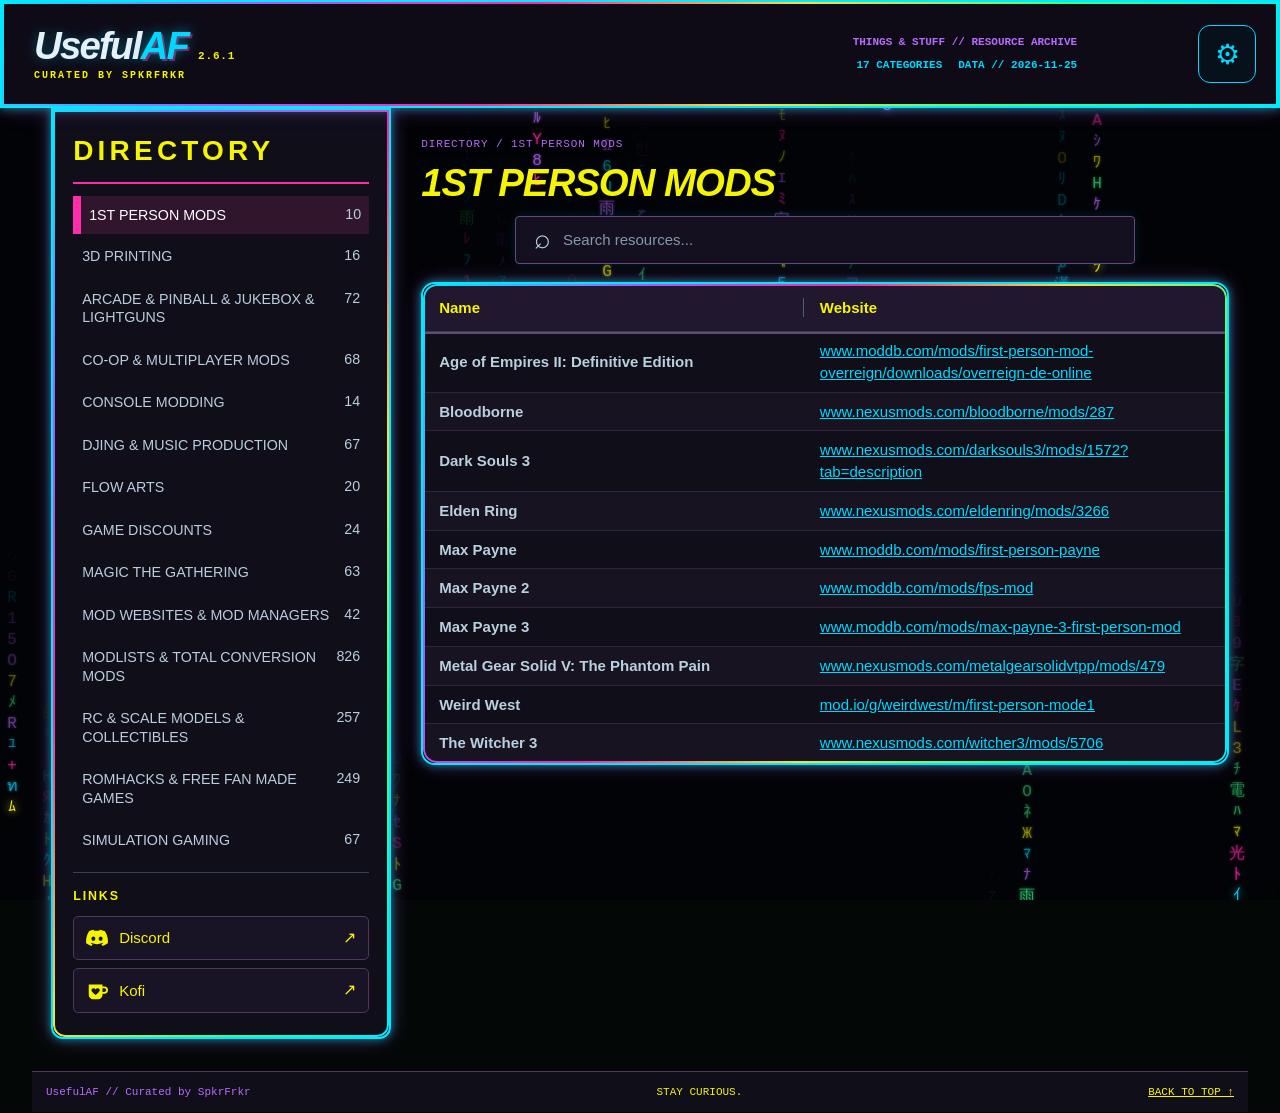
==== commit 7eba22de: "Add files via upload" ====
--- a/secret.html
+++ b/secret.html
@@ -9,7 +9,7 @@
 <canvas class="matrix-rain" id="matrixRain" aria-hidden="true"></canvas>
 <div class="scanlines" aria-hidden="true"></div>
 <header class="topbar">
-  <a class="brand" href="index.html" aria-label="Return to UsefulAF"><span class="brand-stack"><span class="brand-line"><span class="brand-name">Useful<span class="brand-af">AF</span></span><span class="version-line" id="versionLabel">2.5.9</span></span><span class="brand-tagline">CURATED BY SPKRFRKR</span></span></a>
+  <a class="brand" href="index.html" aria-label="Return to UsefulAF"><span class="brand-stack"><span class="brand-line"><span class="brand-name">Useful<span class="brand-af">AF</span></span><span class="version-line" id="versionLabel">2.6.1</span></span><span class="brand-tagline">CURATED BY SPKRFRKR</span></span></a>
   <div class="top-meta"><div class="status-line"><span class="archive-caption">THE UNDERGROUND // SECRET ARCHIVE</span><span id="categoryTotal"></span><span>ACCESS GRANTED // 30 LIVES</span><span class="record-total" id="totalCount">0 RECORDS</span></div></div>
   <button id="settingsToggle" class="settings-icon" type="button" aria-expanded="false" aria-controls="settingsPanel" aria-label="Display settings">⚙</button>
 </header>
@@ -42,6 +42,6 @@
     </div>
   </section>
 </main><footer class="archive-footer"><span>UsefulAF // Curated by SpkrFrkr</span><span>STAY CURIOUS.</span><a href="#top">BACK TO TOP ↑</a></footer>
-<script type="application/json" id="embeddedData">{"appName":"UsefulAF Underground","version":"2.5.9","sourceRows":1253,"contentRows":1253,"sheets":[{"name":"INTERNET RABBIT HOLES","headers":["Resource","Link","Focus","Classification","Source review","Supporting source"],"rows":[["Cicada 3301","https://www.theguardian.com/technology/2014/jan/10/cicada-3301-i-tried-the-hardest-puzzle-on-the-internet-and-failed-spectacularly","Firsthand reporting on the anonymous puzzle hunt, its cryptographic clues and the mystery of its creators.","Documented puzzle; creators unconfirmed","Readable destination retrieved and topic matched — 2026-11-25; linked subpages and interactive features not tested","https://www.cbsnews.com/news/cicada-3301-code-breaking-scavenger-hunt-has-the-internet-mystified/"],["SCP Foundation","https://scp-wiki.wikidot.com/","Collaborative fictional archive of anomalous objects, entities and stories presented as containment files.","Community / project","Readable destination retrieved and topic matched — 2026-11-25; supporting links and interactive functions not tested",""],["The Backrooms","https://backrooms-wiki.wikidot.com/","Community-created fictional horror universe cataloging imagined liminal levels, entities and phenomena.","Community / project","Readable destination retrieved and topic matched — 2026-11-25; supporting links and interactive functions not tested",""],["Liminal Archives","https://liminal-archives.wikidot.com/","Collaborative fictional archive of imagined spaces, locations and entities; includes community stories and worldbuilding guides.","Community / project","Readable destination retrieved and named resource matched — 2026-11-25; supporting links and interactive features not tested",""],["Lost Media Wiki","https://lostmediawiki.com/","Missing media","Community / project","Access inconclusive: HTTP 403; original destination retained — 2026-11-25",""],["Unfiction","https://www.unfiction.com/","Alternate reality games","Community / project","Readable named destination retrieved and topic matched — 2026-11-25; interactive features, downloads and linked subpages not tested",""],["Marble Hornets","https://www.youtube.com/user/MarbleHornets","Internet horror series","Community / project","Access inconclusive: channel title only; playback and channel content not retrieved — 2026-11-25; original destination retained for follow-up",""],["Unresolved Mysteries","https://www.reddit.com/r/UnresolvedMysteries/","Unsolved mysteries","Community / project","Readable named destination retrieved and topic matched — 2026-11-25; interactive features, downloads and linked subpages not tested",""],["Internet Mysteries","https://www.reddit.com/r/InternetMysteries/","Internet investigations","Community / project","Readable named destination retrieved and topic matched — 2026-11-25; interactive features, downloads and linked subpages not tested",""],["ARG","https://www.reddit.com/r/ARG/","Alternate reality games","Community / project","Readable named destination retrieved and topic matched — 2026-11-25; interactive features, downloads and linked subpages not tested",""],["Lost Media","https://www.reddit.com/r/lostmedia/","Lost media investigations","Community / project","Readable named destination retrieved and topic matched — 2026-11-25; interactive features, downloads and linked subpages not tested",""],["Creepypasta Wiki","https://creepypasta.fandom.com/","Internet horror fiction","Community / project","Access inconclusive: retrieval unavailable — 2026-11-25; original destination retained for follow-up",""],["Mystery Flesh Pit","https://www.mysteryfleshpitnationalpark.com/","Original site for a fictional national park and subterranean creature worldbuilding project; presented as invented archival material.","Community / project","Readable destination retrieved and named resource matched — 2026-11-25; supporting links and interactive features not tested",""],["Welcome Home","https://welcomehomerestorationproject.net/","Original interactive fictional restoration project for an imagined children’s television show; includes character and story material.","Community / project","Readable destination retrieved and named resource matched — 2026-11-25; supporting links and interactive features not tested",""],["Local 58","https://www.youtube.com/@LOCAL58TV","Analog horror","Community / project","Access inconclusive: channel title only; playback and channel content not retrieved — 2026-11-25; original destination retained for follow-up",""],["Mandela Catalogue","https://www.youtube.com/@MandelaCatalogue","Analog horror","Community / project","Access inconclusive: retrieval disabled — 2026-11-25; original destination retained for follow-up",""],["GeoGuessr mysteries","https://www.geoguessr.com/","Geography guessing game using images of real-world locations; gameplay may require an account.","Interactive","Relevant indexed page confirmed; direct accessibility inconclusive — 2026-11-25",""],["The Useless Web","https://theuselessweb.com/","Random-site discovery tool linking to unusual internet experiments; individual outbound sites not tested.","Directory","Readable destination retrieved and named resource matched — 2026-11-25; supporting links and interactive features not tested",""],["Neal.fun","https://neal.fun/","Creator’s collection of interactive web experiments, games and visual explorations.","Interactive","Readable destination retrieved and named resource matched — 2026-11-25; supporting links and interactive features not tested",""],["The Web Design Museum","https://www.webdesignmuseum.org/all-websites","Searchable gallery of historical web designs with date, subject and style filters.","Archive","Readable destination retrieved and named resource matched — 2026-11-25; supporting links and interactive features not tested",""],["The Internet Map","https://internet-map.net/","Interactive map of website relationships, with a search interface for domains and countries; map interaction not tested.","Visualization","Readable destination retrieved and named resource matched — 2026-11-25; supporting links and interactive features not tested",""],["Every Noise at Once","https://everynoise.com/","Music genre exploration","Archive","Access inconclusive: retrieval timed out — 2026-11-25; retained for follow-up",""],["Radio Garden","https://radio.garden/","Explore radio worldwide","Interactive","Access inconclusive: JavaScript required; player not tested — 2026-11-25; retained for follow-up",""],["Atlas Obscura","https://www.atlasobscura.com/","Unusual places and histories","Editorial","Readable named destination retrieved and topic matched — 2026-11-25; interactive features, downloads and linked subpages not tested",""],["Futility Closet","https://www.futilitycloset.com/","Historical curiosities and puzzles","Editorial","Readable named destination retrieved and topic matched — 2026-11-25; interactive features, downloads and linked subpages not tested",""],["The Pudding","https://pudding.cool/","Publication of data-driven visual essays and interactive explanations of cultural topics.","Editorial","Readable destination retrieved and named resource matched — 2026-11-25; supporting links and interactive features not tested",""],["Museum of Endangered Sounds","https://savethesounds.info/","Obsolete technology sounds","Archive","Access inconclusive: HTTP 403 — 2026-11-25; retained for follow-up",""],["The Long Now","https://longnow.org/","Foundation exploring long-term thinking through cultural projects, research and public discussions.","Organization","Readable destination retrieved and named resource matched — 2026-11-25; supporting links and interactive features not tested",""],["Iceberg Database","https://icebergdb.com/","Obscure topic indexes","Community index","Readable named destination retrieved and topic matched — 2026-11-25; interactive features, downloads and linked subpages not tested",""],["Museum of Hoaxes","https://hoaxes.org/","Archive of historical hoaxes, misleading stories and their investigations.","Reference","Readable destination retrieved and named resource matched — 2026-11-25; supporting links and interactive features not tested",""],["Know Your Meme","https://knowyourmeme.com/","Encyclopedia of internet memes and online cultural events, with documented origin and spread where available.","Reference","Readable destination retrieved and named resource matched — 2026-11-25; supporting links and interactive features not tested",""],["The SCP Wanderers Library","https://wanderers-library.wikidot.com/","Collaborative speculative fiction library with themed collections and community-authored stories.","Fiction","Readable destination retrieved and named resource matched — 2026-11-25; supporting links and interactive features not tested",""],["The Dictionary of Obscure Sorrows","https://dictionaryofobscuresorrows.com/","Creative dictionary of invented terms for difficult-to-name emotional experiences.","Creative project","Readable destination retrieved and named resource matched — 2026-11-25; supporting links and interactive features not tested",""],["The Library of Babel","https://libraryofbabel.info/","Procedural literary experiment inspired by Borges, with browsing, search and explanation of its combinatorial text library.","Interactive fiction","Readable destination retrieved and named resource matched — 2026-11-25; supporting links and interactive features not tested",""],["Zombo.com","https://theuselessweb.com/sites-we-lost/zombo-com/","Preserved original Flash-era Zombocom; the old domain has changed ownership.","Internet artifact","Topic-specific source located in web research — 2026-11-25; full live review pending",""],["The Secret Door","https://secretdoor.notepadwebdevelopment.com/","Random virtual exploration","Interactive project","Access inconclusive: retrieval timeout — 2026-11-25; original destination retained for follow-up",""],["The Puzzling Stack Exchange","https://puzzling.stackexchange.com/","Community question-and-answer archive for puzzles, clues and proposed solutions.","Community","Readable destination retrieved and named resource matched — 2026-11-25; supporting links and interactive features not tested",""],["Incredible Things","https://incrediblethings.com/","Curiosities","Editorial","Readable named destination retrieved and topic matched — 2026-11-25; interactive features, downloads and linked subpages not tested",""],["Bored Button","https://www.boredbutton.com/","Random interactive-site launcher; its outbound destinations have not been individually checked.","Directory","Readable destination retrieved and named resource matched — 2026-11-25; supporting links and interactive features not tested",""],["Marginalia Search","https://marginalia-search.com/","Independent search engine with site discovery and exploration features.","Search engine","Readable destination retrieved and named resource matched — 2026-11-25; supporting links and interactive features not tested",""],["Wiby","https://wiby.me/","Search engine for older-style independent websites, with a random discovery feature.","Search engine","Readable destination retrieved and named resource matched — 2026-11-25; supporting links and interactive features not tested",""],["Neocities","https://neocities.org/browse","Browsable directory of independently created websites with topic tags and sorting.","Community","Readable destination retrieved and named resource matched — 2026-11-25; supporting links and interactive features not tested",""],["Weirdnet","https://directory.weirdnet.org","Independent web directory with niche subjects","Interactive / reference","Readable named destination retrieved and topic matched — 2026-11-25; interactive features, downloads and linked subpages not tested",""],["Anomiro","https://anomiro.com/en/","Unusual observations with source trails","Interactive / reference","Readable named destination retrieved and topic matched — 2026-11-25; interactive features, downloads and linked subpages not tested",""],["The Infinite Archive","https://theinfinitearchive.com","History and science mysteries with evidence labels","Interactive / reference","Readable named destination retrieved and topic matched — 2026-11-25; interactive features, downloads and linked subpages not tested",""],["Wikipedia Unusual Articles","https://en.wikipedia.org/wiki/Wikipedia:Unusual_articles","Curated unusual encyclopedia topics","Interactive / reference","Readable named destination retrieved and topic matched — 2026-11-25; interactive features, downloads and linked subpages not tested",""],["Sporcle","https://www.sporcle.com","User-created trivia rabbit holes","Interactive / reference","Access inconclusive: robots restriction — 2026-11-25; original destination retained for follow-up",""],["The Public Domain Image Archive","https://pdimagearchive.org","Curated historical image archive with browsing by theme, artist, century and style.","Interactive / reference","Readable destination retrieved and named resource matched — 2026-11-25; supporting links and interactive features not tested",""],["Everything2","https://everything2.com","Long-running collaborative writing and knowledge community","Interactive / reference","Access inconclusive: no readable page body returned — 2026-11-25; retained for follow-up",""],["Metafilter","https://www.metafilter.com","Human-curated web discoveries and discussions","Interactive / reference","Access inconclusive: HTTP 403 — 2026-11-25; retained for follow-up",""],["Hacker News","https://news.ycombinator.com","Community-curated technology and research links with discussion threads.","Interactive / reference","Readable destination retrieved and named resource matched — 2026-11-25; supporting links and interactive features not tested",""],["The Browser","https://thebrowser.com","Editorially curated long-form reading recommendations; some content requires a subscription.","Interactive / reference","Readable destination retrieved and named resource matched — 2026-11-25; supporting links and interactive features not tested",""],["Markovian Parallax Denigrate","https://boingboing.net/2026/07/28/markovian-parallax-denigrate.html","Retrospective on the cryptic 1996 Usenet spam messages and their uncertain origin.","Internet mystery; origin uncertain","Investigative retrospective — source located via web research 2026-11-25",""],["Unfavorable Semicircle","https://www.unfavorablesemicircle.com/","Community investigation and preserved videos of the vanished channel","Unresolved internet mystery","Specific source located in web research — 2026-11-25","https://www.atlasobscura.com/articles/the-unsettling-mystery-of-the-creepiest-channel-on-youtube"],["Webdriver Torso","https://www.theguardian.com/technology/shortcuts/2014/may/01/truth-youtube-mysterious-videos-webdriver-torso","Contemporary investigation of the unusual automated YouTube uploads.","Explained internet mystery","Case-specific source located in web research — 2026-11-25; full live review pending","https://www.youtube.com/watch?v=tnPWq6Au-_g"],["A858","https://www.reddit.com/r/Solving_A858/comments/54tnc8/some_closure/","Community investigator's closure post about the mysterious encoded Reddit messages.","Internet puzzle; purpose disputed","Original community discussion — source located 2026-11-25","https://www.reddit.com/r/Solving_A858/comments/1x9yau8/solutions_for_3515_posts/"],["Lake City Quiet Pills","https://unresolved.me/lake-city-quiet-pills","Detailed reconstruction of archived posts and competing explanations; alleged criminal links are unproven.","Unsubstantiated internet mystery","Independent investigation — source located via web research 2026-11-25","https://knowyourmeme.com/memes/the-lake-city-quiet-pills-mystery"],["Publius Enigma","https://www.brain-damage.co.uk/other-related-interviews/steve-orourke-and-marc-brickman-1995-brain-damage-excl.html","1995 interviews with Pink Floyd's manager and lighting designer about the cryptic fan puzzle.","Documented puzzle; solution disputed","Participant interviews — source located via web research 2026-11-25","https://www.futilitycloset.com/2009/04/01/the-publius-enigma/"],["Satoshi Nakamoto","https://www.theblock.co/learn/bitcoin/who-is-bitcoin-creator-satoshi-nakamoto-2-298663","Investigates possible identities of Bitcoin’s pseudonymous creator and the limits of the evidence.","Documented paper / unresolved identity","Case-specific source located in web research — 2026-11-25; full live review pending","https://bitcoin.org/bitcoin.pdf"],["John Titor","https://timetravelinstitute.com/t/john-titor-the-original-posts-on-the-time-travel-institute-2000-2001/19725","Preserved original forum posts; time-travel claims are unsubstantiated","Internet legend","Specific source located in web research — 2026-11-25","https://classic.timetravelinstitute.com/forums/original-threads.193/"],["Time Cube","https://www.youtube.com/watch?v=H7lWCqbgQnU","Documentary history of Gene Ray’s fringe theory and early internet notoriety.","Archived original","Topic-specific source located in web research — 2026-11-25; full live review pending","https://web.archive.org/web/20150506055228/http://www.timecube.com/"],["LHOHQ","https://lhohq.info/","Original labyrinthine experimental hypertext art site","Surreal web art","Access inconclusive: timeout on repeat retrieval; original destination retained — 2026-11-25",""],["Sad Satan","https://kotaku.com/a-horror-game-hidden-in-the-darkest-corners-of-the-inte-1714980337","Original reporting on the disputed origins of the horror game; not a download.","Internet mystery / reference","Specific source located in web research — 2026-11-25; live check pending",""],["The Most Mysterious Song on the Internet","https://fex-band.com/history/","FEX recounts the identification of Subways of Your Mind in November 2024.","Solved lost-media case","Original participant account — source located 2026-11-25","https://www.reddit.com/r/TheMysteriousSong/comments/1gjbrs6/tms_is_found_the_song_is_called_subways_of_your/"],["Who put Bella in the Wych Elm?","https://www.thecoldfile.com/articles/1943-bella-wych-elm/","Case history separating the unknown victim’s identity from espionage and occult theories.","Unresolved historical case","Case-specific source located in web research — 2026-11-25; full live review pending","https://www.westmercia.police.uk/foi-ai/west-mercia-police/2025/february/foi-389886/"],["The Wyoming Incident","https://knowyourmeme.com/memes/the-wyoming-incident","Chronology of the fictional broadcast intrusion and its circulating video versions.","Fictional internet horror","Dedicated folklore archive — source located 2026-11-25","https://creepypasta.fandom.com/wiki/The_Wyoming_Incident"],["Max Headroom signal hijacking","https://news.wttw.com/2017/11/21/30-years-later-notorious-max-headroom-incident-remains-mystery","Broadcaster's retrospective and participant accounts of the unsolved television intrusion","Documented incident; perpetrator unknown","Specific source located in web research — 2026-11-25",""],["Marianas Web","https://skeptics.stackexchange.com/questions/42621/is-there-any-evidence-of-a-secret-level-of-deeply-hidden-web-pages-called-maria","Evidence review of the purported hidden internet layer and its infographic origins.","Internet mystery / reference","Specific source located in web research — 2026-11-25; live check pending",""],["Reddit Place","https://www.reddit.com/r/reddit/comments/tyjkzg","Reddit's original event recap of the collaborative pixel canvas","Documented internet event","Specific source located in web research — 2026-11-25","https://www.reddit.com/r/RedditEng/comments/wlu1ub"],["Million Dollar Homepage","https://history.jakelee.co.uk/million-dollar-homepage/index.html","Retrospective on the original advertising experiment and subsequent link decay.","Original website","Case-specific source located in web research — 2026-11-25; full live review pending","https://milliondollarhomepage.com/"],["The Game (mind game)","https://knowyourmeme.com/memes/the-game","Origins, rules and spread of the self-referential mind game.","Internet meme","Topic-specific source located in web research — 2026-11-25; full live review pending",""],["Anomaly Registry","https://anomalyregistry.com/browse/","Case index separating unresolved and explained anomalies","Independent index","Readable named destination retrieved and topic matched — 2026-11-25; interactive features, downloads and linked subpages not tested",""],["Obscure Bit","https://bits.obscurebit.com/links/","Curated obscure web discoveries","Independent directory","Readable named destination retrieved and topic matched — 2026-11-25; interactive features, downloads and linked subpages not tested",""]]},{"name":"DIGITAL UNDERGROUND","headers":["Resource","Link","Focus","Classification","Source review","Supporting source"],"rows":[["Reddit Piracy Megathread","https://www.reddit.com/r/Piracy/wiki/megathread/","Community resource index","Community index","Readable named destination retrieved and topic matched — 2026-11-25; interactive features and linked subpages not tested",""],["Free Media Heck Yeah","https://fmhy.net/","Community resource index","Community index","Readable named destination retrieved and topic matched — 2026-11-25; interactive features and linked subpages not tested",""],["Internet Archive","https://archive.org/","Digital preservation","Community index","Access inconclusive: JavaScript-only page; named archive title returned — 2026-11-25",""],["Open Culture","https://www.openculture.com/","Educational media","Community index","Readable named destination retrieved and topic matched — 2026-11-25; interactive features, downloads and linked subpages not tested",""],["Public Domain Torrents","https://www.publicdomaintorrents.info/","Public-domain films","Community index","Readable named destination retrieved and topic matched — 2026-11-25; interactive features, downloads and linked subpages not tested",""],["Project Gutenberg","https://www.gutenberg.org/","Free ebook library offering downloadable and online editions, including many public-domain works.","Community index","Relevant indexed page confirmed; direct accessibility inconclusive — 2026-11-25",""],["Standard Ebooks","https://standardebooks.org/","Public-domain ebooks","Community index","Access inconclusive: retrieval unavailable — 2026-11-25; original destination retained for follow-up",""],["LibriVox","https://librivox.org/","Audiobooks","Community index","Access inconclusive: retrieval unavailable — 2026-11-25; original destination retained for follow-up",""],["Nyaa","https://nyaa.si/","Torrent index","Community index","Access inconclusive: retrieval unavailable — 2026-11-25",""],["FMHY Reddit","https://www.reddit.com/r/FREEMEDIAHECKYEAH/","Community discussion","Community index","Readable named destination retrieved and topic matched — 2026-11-25; interactive features and linked subpages not tested",""],["Open Directories","https://www.reddit.com/r/opendirectories/","Public directories","Community index","Readable named destination retrieved and topic matched — 2026-11-25; interactive features and linked subpages not tested",""],["DataHoarder","https://www.reddit.com/r/DataHoarder/","Digital preservation","Community index","Readable named destination retrieved and topic matched — 2026-11-25; interactive features, downloads and linked subpages not tested",""],["ArchiveTeam Reddit","https://www.reddit.com/r/Archiveteam/","Preservation discussion","Community index","Readable named destination retrieved and topic matched — 2026-11-25; interactive features, downloads and linked subpages not tested",""],["ArchiveTeam","https://wiki.archiveteam.org/","Web preservation","Community index","Readable destination retrieved and named resource matched — 2026-11-25; supporting links and interactive features not tested",""],["Tubi","https://tubitv.com/","Ad-supported streaming","Community index","Readable named destination retrieved and topic matched — 2026-11-25; interactive features, downloads and linked subpages not tested",""],["Pluto TV","https://pluto.tv/","Free streaming","Community index","Readable named destination retrieved and topic matched — 2026-11-25; interactive features, downloads and linked subpages not tested",""],["Plex","https://www.plex.tv/watch-free/","Free streaming","Community index","Readable named destination retrieved and topic matched — 2026-11-25; interactive features, downloads and linked subpages not tested",""],["JustWatch","https://www.justwatch.com/","Streaming availability","Community index","Readable named destination retrieved and topic matched — 2026-11-25; interactive features, downloads and linked subpages not tested",""],["Public Domain Review","https://publicdomainreview.org/","Curated historical media","Public domain collections","Readable named destination retrieved and topic matched — 2026-11-25; interactive features, downloads and linked subpages not tested",""],["Kanopy","https://www.kanopy.com/","Library-supported film streaming","Licensed","Relevant indexed page confirmed; direct accessibility inconclusive — 2026-11-25",""],["Hoopla","https://www.hoopladigital.com/","Library media streaming and borrowing","Licensed","Readable named destination retrieved and topic matched — 2026-11-25; interactive features, downloads and linked subpages not tested",""],["Libby","https://libbyapp.com/","Library ebooks and audiobooks","Licensed","Access inconclusive: app shell retrieved; official help confirms named resource — 2026-11-25; app functionality not tested",""],["PBS","https://www.pbs.org/","Documentaries and television","Licensed","Readable named destination retrieved and topic matched — 2026-11-25; interactive features, downloads and linked subpages not tested",""],["FilmRise","https://filmrise.com/","Ad-supported film and TV","Licensed","Readable named destination retrieved and topic matched — 2026-11-25; interactive features, downloads and linked subpages not tested",""],["RetroCrush","https://www.retrocrush.tv/","Classic anime streaming","Licensed","Access inconclusive: empty or JavaScript-dependent page returned — 2026-11-25; retained for follow-up",""],["Crunchyroll","https://www.crunchyroll.com/","Anime streaming","Licensed","Access inconclusive: empty or JavaScript-dependent page returned — 2026-11-25; retained for follow-up",""],["Bandcamp","https://bandcamp.com/","Artist-authorized music","Licensed / artist terms","Readable named destination retrieved and topic matched — 2026-11-25; interactive features, downloads and linked subpages not tested",""],["Jamendo","https://www.jamendo.com/","Independent music","License varies","Access inconclusive: empty or JavaScript-dependent page returned — 2026-11-25; retained for follow-up",""],["Free Music Archive","https://freemusicarchive.org/","Downloadable music","License varies","Access inconclusive: direct retrieval failed — 2026-11-25; retained for follow-up",""],["Musopen","https://musopen.org/","Classical recordings and sheet music","License varies","Readable named destination retrieved and topic matched — 2026-11-25; interactive features, downloads and linked subpages not tested",""],["Wikimedia Commons","https://commons.wikimedia.org/wiki/Main_Page","Images audio and video","Open licenses","Readable named destination retrieved and topic matched — 2026-11-25; interactive features, downloads and linked subpages not tested",""],["Openverse","https://openverse.org/","Open-license media search","License varies","Access inconclusive: retrieval unavailable — 2026-11-25; original destination retained for follow-up",""],["Europeana","https://www.europeana.eu/","European cultural collections","Rights vary","Readable named destination retrieved and topic matched — 2026-11-25; interactive features, downloads and linked subpages not tested",""],["Digital Public Library of America","https://dp.la/","Digital library portal aggregating American cultural heritage records from libraries and cultural institutions.","Rights vary","Relevant indexed page confirmed; direct accessibility inconclusive — 2026-11-25",""],["itch.io","https://itch.io/games/free","Free independent games","Creator authorized","Readable named destination retrieved and topic matched — 2026-11-25; interactive features, downloads and linked subpages not tested",""],["GOG","https://www.gog.com/","DRM-free games and occasional freebies","Licensed","Readable named destination retrieved and topic matched — 2026-11-25; interactive features, downloads and linked subpages not tested",""],["F-Droid","https://f-droid.org/","Open-source Android apps","Open source","Readable named destination retrieved and topic matched — 2026-11-25; interactive features, downloads and linked subpages not tested",""],["AlternativeTo","https://alternativeto.net/","Community software alternatives","Directory","Readable named destination retrieved and topic matched — 2026-11-25; interactive features, downloads and linked subpages not tested",""],["PortableApps","https://portableapps.com/","Portable software","License varies","Access inconclusive: direct retrieval failed — 2026-11-25; retained for follow-up",""],["Creative Commons","https://creativecommons.org/","Open licensing guidance","Reference","Readable named destination retrieved and topic matched — 2026-11-25; interactive features, downloads and linked subpages not tested",""],["Open Library","https://openlibrary.org/","Library catalog and lending","Library","Readable named destination retrieved and topic matched — 2026-11-25; interactive features, downloads and linked subpages not tested",""],["HathiTrust","https://hathitrust.org/","Digitized books","Library","Access inconclusive: retrieval unavailable — 2026-11-25; original destination retained for follow-up",""],["ManyBooks","https://manybooks.net/","Free and public-domain ebooks","Media","Readable named destination retrieved and topic matched — 2026-11-25; interactive features, downloads and linked subpages not tested",""],["DOAB","https://doabooks.org/","Open access academic books","Open access","Readable named destination retrieved and topic matched — 2026-11-25; interactive features, downloads and linked subpages not tested",""],["DOAJ","https://doaj.org/","Open access journals","Open access","Access inconclusive: retrieval unavailable — 2026-11-25; original destination retained for follow-up",""],["arXiv","https://arxiv.org/","Research preprints","Open access","Readable named destination retrieved and topic matched — 2026-11-25; interactive features, downloads and linked subpages not tested",""],["Project Runeberg","https://runeberg.org/","Nordic literature","Public domain","Readable named destination retrieved and topic matched — 2026-11-25; interactive features, downloads and linked subpages not tested",""],["Wikisource","https://wikisource.org/","Free source texts","Open collection","Readable named destination retrieved and topic matched — 2026-11-25; interactive features, downloads and linked subpages not tested",""],["Smithsonian Open Access","https://si.edu/openaccess","Open museum assets","Open collection","Access inconclusive: retrieval unavailable — 2026-11-25; original destination retained for follow-up",""],["NASA Images","https://images.nasa.gov/","Space imagery and media","Government archive","Access inconclusive: JavaScript or empty page returned — 2026-11-25; interactive content not verified",""],["Freesound","https://freesound.org/","Community sound samples","Mixed licenses","Readable named destination retrieved and topic matched — 2026-11-25; interactive features, downloads and linked subpages not tested",""],["ccMixter","https://ccmixter.org/","Remixable music","Creative Commons","Access inconclusive: retrieval unavailable — 2026-11-25; original destination retained for follow-up",""],["Internet Archive Live Music","https://archive.org/details/etree","Authorized concert recordings","Archive","Access inconclusive: empty or JavaScript-dependent page returned — 2026-11-25; retained for follow-up",""],["National Film Board of Canada","https://www.nfb.ca/","Documentaries and animation","Authorized streaming","Readable named destination retrieved and topic matched — 2026-11-25; interactive features, downloads and linked subpages not tested",""],["ABC iview","https://iview.abc.net.au/","Australian public broadcasting","Regional streaming","Readable named destination retrieved and topic matched — 2026-11-25; interactive features, downloads and linked subpages not tested",""],["ARTE","https://arte.tv/","European cultural programming","Regional streaming","Readable named destination retrieved and topic matched — 2026-11-25; interactive features, downloads and linked subpages not tested",""],["BBC Sounds","https://bbc.co.uk/sounds","Radio and podcasts","Regional streaming","Access inconclusive: direct retrieval failed — 2026-11-25; retained for follow-up",""],["Radio Free Europe","https://rferl.org/","International broadcasting","Media","Access inconclusive: direct retrieval failed — 2026-11-25; retained for follow-up",""],["Classic Cinema Online","https://classiccinemaonline.com/","Classic film discovery","Media directory","Access inconclusive: direct retrieval failed — 2026-11-25; retained for follow-up",""],["OpenGameArt","https://opengameart.org/","Reusable game assets","Open licenses","Access inconclusive: direct retrieval failed — 2026-11-25; retained for follow-up",""],["SourceForge","https://sourceforge.net/","Software projects","Software directory","Readable named destination retrieved and topic matched — 2026-11-25; interactive features, downloads and linked subpages not tested",""],["GitHub","https://github.com/","Open source repositories","Software directory","Readable named destination retrieved and topic matched — 2026-11-25; interactive features, downloads and linked subpages not tested",""],["Flathub","https://flathub.org/","Linux software packages","Software directory","Readable named destination retrieved and topic matched — 2026-11-25; interactive features, downloads and linked subpages not tested",""],["Ninite","https://ninite.com/","Software installers","Software utility","Readable named destination retrieved and topic matched — 2026-11-25; interactive features, downloads and linked subpages not tested",""],["Open Culture Movies","https://www.openculture.com/freemoviesonline","Free films and curated viewing links","Authorized / open media","Readable named destination retrieved and topic matched — 2026-11-25; interactive features, downloads and linked subpages not tested",""],["Library of Congress National Screening Room","https://www.loc.gov/collections/national-screening-room/","Historical films and recordings","Authorized / open media","Access inconclusive: retrieval unavailable — 2026-11-25; original destination retained for follow-up",""],["European Film Gateway","https://www.europeanfilmgateway.eu","European film heritage collections","Authorized / open media","Readable named destination retrieved and topic matched — 2026-11-25; interactive features, downloads and linked subpages not tested",""],["BFI Player","https://player.bfi.org.uk","British film streaming including free selections; regional restrictions","Authorized / open media","Readable named destination retrieved and topic matched — 2026-11-25; interactive features, downloads and linked subpages not tested",""],["British Pathé","https://www.britishpathe.com","Historical newsreels","Authorized / open media","Access inconclusive: direct retrieval failed — 2026-11-25; retained for follow-up",""],["NASA Plus","https://plus.nasa.gov","Space documentaries and broadcasts","Authorized / open media","Readable named destination retrieved and topic matched — 2026-11-25; interactive features, downloads and linked subpages not tested",""],["National Archives Catalog","https://catalog.archives.gov","Digitized government records and films","Authorized / open media","Access inconclusive: empty or JavaScript-dependent page returned — 2026-11-25; retained for follow-up",""],["Open Yale Courses","https://oyc.yale.edu","Free university lecture videos","Authorized / open media","Readable named destination retrieved and topic matched — 2026-11-25; interactive features, downloads and linked subpages not tested",""],["MIT OpenCourseWare","https://ocw.mit.edu","Open educational materials","Authorized / open media","Readable named destination retrieved and topic matched — 2026-11-25; interactive features, downloads and linked subpages not tested",""],["OER Commons","https://www.oercommons.org","Open educational resources","Authorized / open media","Access inconclusive: direct retrieval failed — 2026-11-25; retained for follow-up",""],["OpenStax","https://openstax.org","Free open textbooks","Authorized / open media","Access inconclusive: empty or JavaScript-dependent page returned — 2026-11-25; retained for follow-up",""],["Global Grey","https://www.globalgreyebooks.com","Public-domain and historical ebooks; check local rights","Authorized / open media","Readable named destination retrieved and topic matched — 2026-11-25; interactive features, downloads and linked subpages not tested",""],["Digital Comic Museum","https://digitalcomicmuseum.com","Golden Age public-domain comics; check local rights","Authorized / open media","Access inconclusive: direct retrieval failed — 2026-11-25; retained for follow-up",""],["Comic Book Plus","https://comicbookplus.com","Vintage public-domain comics and magazines","Authorized / open media","Access inconclusive: direct retrieval failed — 2026-11-25; retained for follow-up",""],["Internet Archive 78 RPM","https://archive.org/details/78rpm","Historical sound recordings; rights vary","Authorized / open media","Access inconclusive: empty or JavaScript-dependent page returned — 2026-11-25; retained for follow-up",""],["Library of Congress Jukebox","https://www.loc.gov/collections/national-jukebox/","Historical audio recordings","Authorized / open media","Access inconclusive: retrieval unavailable — 2026-11-25; original destination retained for follow-up",""],["Choral Public Domain Library","https://www.cpdl.org","Choral sheet music","Authorized / open media","Access inconclusive: direct retrieval failed — 2026-11-25; retained for follow-up",""],["IMSLP","https://imslp.org","Music scores; rights vary by jurisdiction","Authorized / open media","Readable named destination retrieved and topic matched — 2026-11-25; interactive features, downloads and linked subpages not tested",""],["Open Audio Library","https://www.bbc.co.uk/sounds","BBC audio programming; regional restrictions","Authorized / open media","Access inconclusive: regional or retrieval restriction — 2026-11-25",""],["Library of Congress Digital Collections","https://www.loc.gov/collections/","Digitized photographs, books and recordings","Public archive","Access inconclusive: HTTP 403 — 2026-11-25; retained for follow-up",""],["Europeana Sounds","https://www.europeana.eu/en/collections/topic/62-sound","European audio collections","Archive","Access inconclusive: direct retrieval failed — 2026-11-25; retained for follow-up",""],["PBS LearningMedia","https://www.pbslearningmedia.org/","Educational video library","Authorized media","Access inconclusive: empty or JavaScript-dependent page returned — 2026-11-25; retained for follow-up",""],["OpenLearn","https://www.open.edu/openlearn/","Free university courses","Authorized media","Readable named destination retrieved and topic matched — 2026-11-25; interactive features, downloads and linked subpages not tested",""],["Open Textbook Library","https://open.umn.edu/opentextbooks","Open textbooks","Open access","Readable named destination retrieved and topic matched — 2026-11-25; interactive features, downloads and linked subpages not tested",""],["National Film Board","https://www.nfb.ca/","Canadian film and documentary collection","Authorized media","Readable named destination retrieved and topic matched — 2026-11-25; interactive features, downloads and linked subpages not tested",""],["Public Domain Review collections","https://publicdomainreview.org/collections/","Curated historical media","Public domain collection","Readable named destination retrieved and topic matched — 2026-11-25; interactive features, downloads and linked subpages not tested",""],["Internet Archive Feature Films","https://archive.org/details/feature_films","Historical film collection; rights vary by item","Archive","Access inconclusive: empty or JavaScript-dependent page returned — 2026-11-25; retained for follow-up",""],["Project Gutenberg Australia","https://gutenberg.net.au/","Ebooks under Australian copyright rules","Public domain collection","Readable named destination retrieved and topic matched — 2026-11-25; interactive features, downloads and linked subpages not tested",""],["OAPEN","https://oapen.org/","Open academic books","Open access","Readable named destination retrieved and topic matched — 2026-11-25; interactive features, downloads and linked subpages not tested",""],["Open Book Publishers","https://www.openbookpublishers.com/","Open scholarly books","Open access","Readable named destination retrieved and topic matched — 2026-11-25; interactive features, downloads and linked subpages not tested",""],["NASA Scientific Visualization Studio","https://svs.gsfc.nasa.gov/","Scientific animation and imagery","Government archive","Readable named destination retrieved and topic matched — 2026-11-25; interactive features, downloads and linked subpages not tested",""],["USGS Multimedia Gallery","https://www.usgs.gov/products/multimedia-gallery","Science imagery and media","Government archive","Readable named destination retrieved and topic matched — 2026-11-25; interactive features, downloads and linked subpages not tested",""],["Wikimedia Wikisource","https://en.wikisource.org/wiki/Main_Page","Transcribed historical texts","Open archive","Readable named destination retrieved and topic matched — 2026-11-25; interactive features, downloads and linked subpages not tested",""],["PeerTube","https://joinpeertube.org/","Federated video platform; rights vary by upload","Community platform","Readable named destination retrieved and topic matched — 2026-11-25; interactive features, downloads and linked subpages not tested",""],["Open Culture free audiobooks","https://www.openculture.com/freeaudiobooks","Curated audiobook directory","Media directory","Readable named destination retrieved and topic matched — 2026-11-25; interactive features, downloads and linked subpages not tested",""],["Openverse audio","https://openverse.org/audio","Search openly licensed audio","Open media search","Access inconclusive: direct retrieval failed — 2026-11-25; retained for follow-up",""],["Free Software Directory","https://directory.fsf.org/","Free software catalog","Open source","Relevant indexed source confirmed; direct accessibility inconclusive — 2026-11-25",""],["Open Source Game Clones","https://osgameclones.com/","Open implementations of classic games","Open source directory","Readable named destination retrieved and topic matched — 2026-11-25; interactive features, downloads and linked subpages not tested",""],["Libregamewiki","https://libregamewiki.org/Main_Page","Free and open-source games","Open source directory","Readable named destination retrieved and topic matched — 2026-11-25; interactive features, downloads and linked subpages not tested",""]]},{"name":"CONSPIRACY THEORIES","headers":["Resource","Link","Focus","Classification","Source review","Supporting source"],"rows":[["MKUltra","https://nsarchive.gwu.edu/briefing-book/dnsa-intelligence/2024-12-23/cia-behavior-control-experiments-focus-new-scholarly","Scholarly historical overview of CIA behavior-control research and surviving MKULTRA records, with selected declassified documents.","Documented program","Readable named destination retrieved and topic matched — 2026-11-25; interactive features, downloads and linked subpages not tested","https://nsarchive.gwu.edu/document/33577-document-18-cia-inspector-general-john-earman-memorandum-record-mkultra-program"],["COINTELPRO","https://www.senate.gov/about/powers-procedures/investigations/church-committee.htm","Senate investigation into intelligence abuses, including COINTELPRO.","Documented program","Readable named destination retrieved and topic matched — 2026-11-25; interactive features, downloads and linked subpages not tested","https://vault.fbi.gov/cointel-pro"],["Operation Northwoods","https://nsarchive2.gwu.edu/news/20010430/index.html","Declassified proposal and historical explanation of manufactured pretexts for intervention in Cuba; proposal was not implemented.","Documented proposal; not executed","Readable named destination retrieved and topic matched — 2026-11-25; interactive features, downloads and linked subpages not tested","https://nsarchive.gwu.edu/CMC-60/joint-chiefs-pretexts-to-invade-Cuba-1962"],["Watergate","https://www.archives.gov/education/lessons/watergate-constitution/chronology.html","Detailed National Archives chronology of the Watergate scandal and cover-up.","Documented event","Readable named destination retrieved and topic matched — 2026-11-25; interactive features, downloads and linked subpages not tested","https://www.archives.gov/research/investigations/watergate"],["JFK assassination records","https://www.archives.gov/publications/prologue/2017/fall/jfk-records","Historical account of the investigations, records and continuing controversy surrounding the assassination.","Documented event; competing claims","Readable named destination retrieved and topic matched — 2026-11-25; interactive features, downloads and linked subpages not tested","https://www.archives.gov/research/jfk/warren-commission-report/chapter-6.html"],["Moon landing hoax","https://www.rmg.co.uk/stories/space-astronomy/moon-landing-conspiracy-theories-debunked","Examines the flag, shadows, stars and other alleged evidence of a staged Apollo landing.","Hoax claim debunked","Readable named destination retrieved and topic matched — 2026-11-25; interactive features, downloads and linked subpages not tested","https://www.iop.org/explore-physics/moon/how-do-we-know-we-went-to-the-moon"],["Flat Earth","https://www.livescience.com/61655-flat-earth-conspiracy-theory.html","Origins and psychology of modern flat-Earth conspiracy beliefs and their rejection of scientific evidence.","Debunked claim","Readable named destination retrieved and topic matched — 2026-11-25; interactive features, downloads and linked subpages not tested",""],["Chemtrails","https://rgs-ibg.onlinelibrary.wiley.com/doi/full/10.1111/geoj.12116","Academic analysis of the origins and variants of the alleged covert chemical spraying conspiracy.","Unsupported claim","Readable named destination retrieved and topic matched — 2026-11-25; interactive features, downloads and linked subpages not tested","https://www.epa.gov/regulations-emissions-vehicles-and-engines/Contrails"],["HAARP","https://www.uaf.edu/news/archives/news-archives-2010-2021/haarp-research-attracts-conspiracies-misunderstandings.php","Explores the conspiracy claims surrounding the Alaska ionospheric facility, including alleged weather control.","Research facility; control claims unsupported","Readable named destination retrieved and topic matched — 2026-11-25; interactive features, downloads and linked subpages not tested","https://haarp.gi.alaska.edu/faq"],["Area 51","https://nsarchive.gwu.edu/briefing-book/intelligence/2013-10-29/area-51-file-secret-aircraft-soviet-migs","Historical overview and declassified records of secret aircraft tests at Area 51; distinguishes documented programs from UFO speculation.","Documented facility; alien claims unsupported","Readable named destination retrieved and topic matched — 2026-11-25; interactive features, downloads and linked subpages not tested","https://www.cia.gov/stories/story/ask-molly-what-really-went-on-at-area-51/"],["Philadelphia Experiment","https://www.history.navy.mil/content/history/nhhc/research/library/online-reading-room/title-list-alphabetically/p/philadelphia-experiment.html","Describes the alleged disappearing warship story and the historical records used to investigate it.","Unsupported legend","Access inconclusive: HTTP 502; alternate path also timed out — 2026-11-25; original destination retained for follow-up",""],["Bermuda Triangle","https://oceanservice.noaa.gov/facts/bermudatri.html","Maritime disappearances and explanations","Legend; no exceptional risk established","Readable named destination retrieved and topic matched — 2026-11-25; interactive features, downloads and linked subpages not tested",""],["Denver Airport","https://history.denverlibrary.org/news/denver/locals-guide-dia-conspiracy-theories","Detailed local history of the alleged underground bunkers, mysterious capstone, murals and Blue Mustang; examines the origins of the rumors.","Unsupported claims","Readable named destination retrieved and topic matched — 2026-11-25; interactive features, downloads and linked subpages not tested","https://skepticalinquirer.org/exclusive/the-denver-international-airport-conspiracy/"],["Illuminati","https://www.history.com/articles/illuminati-origins-bavarian-secret-society","History of the actual Bavarian order and the emergence of modern conspiracy narratives.","Historical group; modern claims unsupported","Readable named destination retrieved and topic matched — 2026-11-25; interactive features, downloads and linked subpages not tested","https://www.britannica.com/topic/Illuminati-group-designation"],["Roswell","https://www.af.mil/The-Roswell-Report/","Case-specific Air Force investigation of the 1947 debris discovery, alleged extraterrestrial crash and later alien-body accounts.","Documented incident; alien claims unsupported","Access inconclusive: HTTP 403 — 2026-11-25; original destination retained for follow-up",""],["Snopes","https://www.snopes.com/","Fact checks and urban legends","Verification","Access inconclusive: HTTP 402; original destination retained — 2026-11-25",""],["FactCheck.org","https://www.factcheck.org/","Annenberg Public Policy Center project publishing evidence-based checks of political and public claims.","Verification","Readable destination retrieved and topic matched — 2026-11-25; supporting links and interactive functions not tested",""],["Skeptical Inquirer","https://skepticalinquirer.org/","Critical investigations","Analysis","Access inconclusive: browser verification challenge; original destination retained — 2026-11-25",""],["National Security Archive","https://nsarchive.gwu.edu/","Research archive publishing declassified records and historical briefing books on government activities.","Primary sources","Readable destination retrieved and topic matched — 2026-11-25; supporting links and interactive functions not tested",""],["FBI Vault","https://vault.fbi.gov/","FBI collection of previously released records and media processed under freedom-of-information rules.","Primary sources","Readable destination retrieved and topic matched — 2026-11-25; supporting links and interactive functions not tested",""],["CIA Reading Room","https://www.cia.gov/readingroom/","Declassified historical collections and FOIA documents; an official archive, not evidence of every associated claim.","Primary sources","Readable destination retrieved and topic matched — 2026-11-25; linked subpages and interactive features not tested",""],["Church Committee","https://www.senate.gov/about/powers-procedures/investigations/church-committee.htm","Senate history of the 1975–1976 investigation of intelligence activities, including its origins, findings and reform efforts.","Primary sources","Readable named destination retrieved and topic matched — 2026-11-25; interactive features, downloads and linked subpages not tested",""],["ACLU","https://www.aclu.org/issues/national-security/privacy-and-surveillance/nsa-surveillance","Legal advocacy and documentation concerning NSA surveillance, including court challenges and disclosures.","Advocacy","Readable destination retrieved and topic matched — 2026-11-25; linked subpages and interactive features not tested",""],["EFF","https://eff.org/","Digital privacy and surveillance","Advocacy","Readable named destination retrieved and topic matched — 2026-11-25; interactive features, downloads and linked subpages not tested",""],["Government Attic","https://governmentattic.org/","FOIA releases","Document archive","Access inconclusive: HTTP 403 — 2026-11-25; original destination retained for follow-up",""],["MuckRock","https://muckrock.com/","Public records requests","Document archive","Access inconclusive: HTTP 403 — 2026-11-25; original destination retained for follow-up",""],["The National Archives UK","https://www.nationalarchives.gov.uk/help-with-your-research/research-guides/intelligence-and-security-services/","Research guide to historical British intelligence and security records, including access restrictions.","Primary sources","Access inconclusive: HTTP 403 — 2026-11-25; original destination retained for follow-up",""],["Wilson Center Digital Archive","https://digitalarchive.wilsoncenter.org/","Cold War documents","Primary sources","Access inconclusive: HTTP 502 — 2026-11-25; original destination retained for follow-up",""],["PolitiFact","https://politifact.com/","Public claim verification","Fact checking","Readable named destination retrieved and topic matched — 2026-11-25; interactive features, downloads and linked subpages not tested",""],["Full Fact","https://fullfact.org/","Claim verification","Fact checking","Readable named destination retrieved and topic matched — 2026-11-25; interactive features, downloads and linked subpages not tested",""],["Science Feedback","https://science.feedback.org/","Scientific claim review","Fact checking","Access inconclusive: retrieval timeout — 2026-11-25; original destination retained for follow-up",""],["Skeptoid","https://skeptoid.com/","Critical investigations","Commentary","Access inconclusive: HTTP 406 — 2026-11-25; original destination retained for follow-up",""],["The Conversation","https://theconversation.com/","Expert analysis of public claims","Research commentary","Access inconclusive: restricted retrieval — 2026-11-25; original destination retained for follow-up",""],["NSA declassified records","https://www.nsa.gov/Helpful-Links/NSA-FOIA/Declassification-Transparency-Initiatives/","Official declassification resources","Research / evidence context","Readable named destination retrieved and topic matched — 2026-11-25; interactive features, downloads and linked subpages not tested",""],["Senate intelligence committee","https://www.intelligence.senate.gov","Congressional oversight records","Research / evidence context","Readable named destination retrieved and topic matched — 2026-11-25; interactive features, downloads and linked subpages not tested",""],["Congressional Research Service","https://crsreports.congress.gov","Nonpartisan policy research","Research / evidence context","Access inconclusive: HTTP 403 — 2026-11-25; original destination retained for follow-up",""],["GAO","https://www.gao.gov/about/what-gao-does/reports-testimonies","Explains the federal audit and report publication process, with access to government accountability reporting.","Research / evidence context","Readable destination retrieved and topic matched — 2026-11-25; linked subpages and interactive features not tested",""],["DOJ Inspector General","https://oig.justice.gov/reports/type/investigation","Official collection of published investigative findings concerning administrative misconduct and oversight.","Research / evidence context","Readable destination retrieved and topic matched — 2026-11-25; linked subpages and interactive features not tested",""],["ProPublica","https://www.propublica.org","Investigative reporting","Research / evidence context","Readable named destination retrieved and topic matched — 2026-11-25; interactive features, downloads and linked subpages not tested",""],["Bellingcat","https://www.bellingcat.com","Open-source investigative journalism","Research / evidence context","Readable named destination retrieved and topic matched — 2026-11-25; interactive features, downloads and linked subpages not tested",""],["The National Archives FOIA","https://www.archives.gov/foia","Access to federal records","Research / evidence context","Readable named destination retrieved and topic matched — 2026-11-25; interactive features, downloads and linked subpages not tested",""],["Reuters Fact Check","https://www.reuters.com/fact-check/","Reuters fact-checking section assessing circulating claims, images and videos against available evidence.","Research / evidence context","Readable destination retrieved and topic matched — 2026-11-25; supporting links and interactive functions not tested",""],["Project Iceworm","https://www.nationalgeographic.com/history/article/camp-century-nasa-greenland-us-military","History of Camp Century and the classified missile basing proposal","Documented historical project","Specific source located in web research — 2026-11-25",""],["Acoustic Kitty","https://www.cia.gov/stories/story/natural-spies-animals-in-espionage/","CIA account of the real Acoustic Kitty research and the later rumors about its fate.","Documented intelligence history","Case-specific source located in web research — 2026-11-25; full live review pending","https://www.cia.gov/readingroom/docs/F-2002-01252%20INITIAL%20REQU%5B16160266%5D.pdf"],["Project Stargate","https://www.cia.gov/stories/story/ask-molly-did-cia-really-study-psychic-powers","Explains the documented government remote-viewing experiments, their evaluation and limitations.","Documented research program; psychic claims unproven","Case-specific source located in web research — 2026-11-25; full live review pending","https://www.cia.gov/readingroom/docs/CIA-RDP96-00791R000200300002-2.pdf"],["Operation Mockingbird","https://nsarchive2.gwu.edu/NSAEBB/NSAEBB222/","Declassified Family Jewels records document Project Mockingbird wiretaps; broader claims should not be conflated with that documented project.","Documented surveillance; broader claims disputed","Declassified document collection — source located via web research 2026-11-25","https://www.rcfp.org/cia-paul-scott-project-mockingbird/"],["Operation Paperclip","https://www.history.com/articles/what-was-operation-paperclip","Explains the secret recruitment of German scientists, including the controversy over their Nazi-era backgrounds.","Documented government program","Readable named destination retrieved and topic matched — 2026-11-25; interactive features, downloads and linked subpages not tested","https://www.archives.gov/iwg/reports/nazi-war-crimes-interim-report-october-1999"],["Tuskegee Syphilis Study","https://www.cdc.gov/museum/online/story-of-cdc/tuskegee/index.html","Historical exhibit explaining the unethical study and its legacy.","Official history","Readable named destination retrieved and topic matched — 2026-11-25; interactive features, downloads and linked subpages not tested","https://www.archives.gov/atlanta/highlights/tuskegee"],["Iran–Contra affair","https://www.archives.gov/research/investigations/walsh.html","Independent counsel Lawrence Walsh investigation records and finding aids.","Documented political scandal","Readable named destination retrieved and topic matched — 2026-11-25; interactive features, downloads and linked subpages not tested",""],["Operation Gladio","https://www.tandfonline.com/doi/full/10.1080/01402390701676501","Historical research into the origins of the Italian stay-behind network using official inquiry records.","Documented historical operation","Topic-specific source located in web research — 2026-11-25; full live review pending","https://op.europa.eu/en/publication-detail/-/publication/cb40eb27-7f5a-4c9c-b97c-6a0ec8ad367e"],["Pentagon Papers","https://www.history.com/articles/pentagon-papers","History of the classified report, its leak and the ensuing court case.","Primary archive","Readable named destination retrieved and topic matched — 2026-11-25; interactive features, downloads and linked subpages not tested","https://www.archives.gov/research/pentagon-papers"],["Snowden disclosures","https://www.theguardian.com/world/interactive/2013/nov/01/snowden-nsa-files-surveillance-revelations-decoded","Detailed reporting explaining the surveillance disclosures with original documents.","Documented government surveillance reporting","Case-specific source located in web research — 2026-11-25; full live review pending","https://www.theguardian.com/world/2013/aug/21/edward-snowden-nsa-files-revelations"],["Operation CHAOS","https://www.history.com/articles/cia-surveillance-operation-chaos-60s-protest","Historical account of CIA surveillance of domestic dissident groups and subsequent investigations.","Documented government program","Readable named destination retrieved and topic matched — 2026-11-25; interactive features, downloads and linked subpages not tested","https://www.fordlibrarymuseum.gov/digital-research-room/finding-aids/us-presidents-commission-cia-activities-within-united-states"],["Project SHAD","https://www.health.mil/Military-Health-Topics/Environmental-Exposures-Hub/Environmental-Exposures-Topics/Project-112-SHAD/Fact-Sheets","Department of Defense test-by-test fact sheets on Project 112 and SHAD","Documented government program","Specific source located in web research — 2026-11-25",""],["Operation Sea-Spray","https://www.kqed.org/news/12062909/the-true-story-of-the-militarys-secret-1950-san-francisco-biological-weapons-test","Public broadcaster's historical account of the secret 1950 San Francisco biological test and its consequences.","Documented historical event","Investigative journalism — source located via web research 2026-11-25",""],["Project 100,000","https://doi.org/10.5422/fordham/9780823239771.003.0012","Academic history of the Vietnam-era military recruitment program.","Documented government program","Specific source located in web research — 2026-11-25","https://globalaffairs.gmu.edu/defenses/744"],["Operation Ajax","https://history.state.gov/historicaldocuments/frus1951-54Iran","Diplomatic and intelligence records on the 1953 Iranian coup and its context.","Documented covert operation","Readable named destination retrieved and topic matched — 2026-11-25; interactive features, downloads and linked subpages not tested","https://history.state.gov/historicaldocuments/frus1951-54Iran/d245"],["Gulf of Tonkin incident","https://nsarchive2.gwu.edu/NSAEBB/NSAEBB132/","Declassified intelligence and a detailed historical analysis of the disputed second Gulf of Tonkin attack.","Documented event / disputed accounts","Readable named destination retrieved and topic matched — 2026-11-25; interactive features, downloads and linked subpages not tested","https://www.nsa.gov/Helpful-Links/NSA-FOIA/Declassification-Transparency-Initiatives/Historical-Releases/Gulf-of-Tonkin/history-of-southeast-asia/"],["New World Order (conspiracy theory)","https://www.middlebury.edu/institute/academics/centers-initiatives/ctec/ctec-publications/new-world-order-historical-origins-dangerous","Historical roots and evolution of the unsupported belief in a secret global ruling cabal.","Unsupported or disputed claim","Readable named destination retrieved and topic matched — 2026-11-25; interactive features, downloads and linked subpages not tested","https://www.isdglobal.org/isd-explainer/the-new-world-order/"],["Paul is dead","https://www.beatlesbible.com/1969/10/24/paul-mccartney-denies-reports-of-his-death/","Historical account of McCartney's interview denying the death rumor.","Debunked celebrity conspiracy","Specific source located in web research — 2026-11-25","https://www.youtube.com/watch?v=cIaRr3JV_X4"],["Dulce Base","https://mysteryatlas.pulsaa.net/questions/is-there-a-secret-underground-base-at-dulce-new-mexico","Case-specific account of the alleged underground base and lack of credible evidence.","Unsupported or disputed claim","Specific source located in web research — 2026-11-25; live check pending",""],["Montauk Project","https://legalclarity.org/what-is-the-montauk-project-the-conspiracy-explained/","Examines the alleged time-travel and mind-control experiments and distinguishes the legend from Camp Hero’s documented history.","Unsupported or disputed claim","Case-specific source located in web research — 2026-11-25; full live review pending","https://www.nae.usace.army.mil/Missions/Projects-Topics/Camp-Hero-FUDS-Montauk-New-York/"],["Reptilian conspiracy theory","https://politifact.com/factchecks/2022/sep/12/facebook-posts/reptilian-conspiracy-theory-continues-after-queens/","Discusses David Icke’s unsupported shapeshifting reptilian claims and their circulation in popular culture.","Unsupported or disputed claim","Case-specific coverage — web research 2026-11-25; live check pending",""],["Chemtrail conspiracy theory","https://www.nationalacademies.org/read/18988/chapter/11","Scientific assessment of contrails and the claims made by proponents of the chemtrail theory.","Unsupported conspiracy claim","Case-specific source located in web research — 2026-11-25; full live review pending","https://www.epa.gov/regulations-emissions-vehicles-and-engines/Contrails"],["Denver International Airport conspiracy theories","https://history.denverlibrary.org/news/denver/locals-guide-dia-conspiracy-theories","Denver Public Library historical account of airport legends, alleged secret structures, art and symbolism; distinguishes rumors from documented history.","Urban legends / unsupported claims","Readable named destination retrieved and topic matched — 2026-11-25; interactive features, downloads and linked subpages not tested","https://www.popularmechanics.com/adventure/a32597000/denver-airport-conspiracies-illuminati/"],["Hollow Earth","https://guides.loc.gov/hollow-earth","Library of Congress bibliography of historical hollow-Earth theories.","Unsupported or disputed claim","Specific source located in web research — 2026-11-25; live check pending",""],["Phantom time hypothesis","https://bigthink.com/the-past/phantom-time-hypothesis/","Historical critique of the claim that centuries were fabricated.","Unsupported or disputed claim","Readable destination retrieved and topic matched — 2026-11-25; linked subpages and interactive features not tested",""],["Ancient astronauts","https://onlinedigeditions.com/publication/?article_id=4583788&i=792733&view=articleBrowser","Archaeological response to pseudoscientific claims about ancient civilizations.","Unsupported or disputed claim","Specific source located in web research — 2026-11-25; live check pending",""],["Black helicopter","https://doi.org/10.1525/california/9780520238053.003.0004","Academic book chapter on black helicopter conspiracy narratives.","Unsupported or disputed claim","Specific source located in web research — 2026-11-25; live check pending",""],["Pizzagate conspiracy theory","https://leadstories.com/hoax-alert/2020/09/fact-check-pizzagate-is-not-real.html","Fact check explaining why the alleged trafficking conspiracy is false.","Debunked conspiracy theory","Fact check — source located via web research 2026-11-25",""],["Moon landing conspiracy theories","https://www.iop.org/explore-physics/moon/how-do-we-know-we-went-to-the-moon","Institute of Physics evidence for the Apollo landings","Debunked conspiracy claim","Readable named destination retrieved and topic matched — 2026-11-25; interactive features, downloads and linked subpages not tested",""]]},{"name":"MANDELA EFFECTS","headers":["Resource","Link","Focus","Classification","Source review","Supporting source"],"rows":[["Mandela Effect community","https://www.reddit.com/r/MandelaEffect/","Reports of shared false memories","Anecdotal reports","Readable named destination retrieved and topic matched — 2026-11-25; interactive features, downloads and linked subpages not tested",""],["Visual Mandela Effect research","https://doi.org/10.1177/09567976221108944","Experimental study of consistent visual false memories","Peer-reviewed research","Readable destination retrieved and topic matched — 2026-11-25; full text restricted or media not tested","https://news.uchicago.edu/story/visual-mandela-effect-false-memories-psychology-neuroscience-pikachu-mr-monopoly-waldo"],["Berenstain Bears","https://health.clevelandclinic.org/mandela-effect","Common recollection of the spelling Berenstein instead of Berenstain.","False-memory example","Memory-effect article covering this example — web research 2026-11-25; live check pending",""],["Fruit of the Loom","https://news.uchicago.edu/story/visual-mandela-effect-false-memories-psychology-neuroscience-pikachu-mr-monopoly-waldo","Reported memory of a cornucopia behind the fruit in the logo; comparison with the documented design.","Reported false memory","Readable destination retrieved and named resource matched — 2026-11-25; supporting links and interactive features not tested","https://doi.org/10.1177/09567976221108944"],["Monopoly mascot","https://news.uchicago.edu/story/visual-mandela-effect-false-memories-psychology-neuroscience-pikachu-mr-monopoly-waldo","Frequently recalled monocle absent from the canonical Monopoly mascot; visual memory study.","Reported false memory","Readable destination retrieved and named resource matched — 2026-11-25; supporting links and interactive features not tested","https://doi.org/10.1177/09567976221108944"],["Pikachu","https://news.uchicago.edu/story/visual-mandela-effect-false-memories-psychology-neuroscience-pikachu-mr-monopoly-waldo","Frequently recalled black tip on Pikachu’s tail; comparison of altered and canonical images.","Reported false memory","Readable destination retrieved and named resource matched — 2026-11-25; supporting links and interactive features not tested","https://doi.org/10.1177/09567976221108944"],["Looney Tunes","https://health.clevelandclinic.org/mandela-effect","Reported recollection of Toons instead of Tunes in the cartoon franchise title.","Reported false memory","Memory-effect article covering this example — web research 2026-11-25; live check pending",""],["Star Wars","https://www.goodhousekeeping.com/entertainment/g28438966/mandela-effect-examples/","Common misquotation of Darth Vader’s revelation in The Empire Strikes Back.","Misquotation","Memory-effect article covering this example — web research 2026-11-25; live check pending",""],["Snow White","https://www.debunkingmandelaeffects.com/mirror-mirror-on-the-wall/","Compares the remembered mirror dialogue with the actual Disney film and earlier fairy tale versions.","Misquotation","Case-specific source located in web research — 2026-11-25; full live review pending","https://digitalexhibits.macewan.ca/s/collective-memory/item/139"],["Kit Kat","https://www.alternatememories.com/historical-events/brands/kit-kat-kitkat","Reported recollection of a hyphen in the KitKat logo and historical wrapper context.","Reported false memory","Community case account — web research 2026-11-25; live check pending",""],["Curious George","https://news.uchicago.edu/story/visual-mandela-effect-false-memories-psychology-neuroscience-pikachu-mr-monopoly-waldo","Reported recollection of a tail despite the canonical character being tailless.","Reported false memory","Readable destination retrieved and named resource matched — 2026-11-25; supporting links and interactive features not tested","https://doi.org/10.1177/09567976221108944"],["Nelson Mandela","https://www.alternatememories.com/historical-events/people/mandela-effect-nelson-mandelas-prison-death-in-the-1980s","The namesake false memory: a supposed death in prison during the 1980s, contrasted with Mandela’s actual death in 2013.","Historical record","Community case account; not proof of alternate timelines — web research 2026-11-25; live check pending","https://news.uchicago.edu/explainer/false-memories-explained"],["False memory research","https://news.uchicago.edu/explainer/false-memories-explained","Explains how memory errors arise and why people can confidently share similar false memories.","Psychology reference","Case-specific coverage — web research 2026-11-25; live check pending",""],["Wayback Machine","https://web.archive.org/","Compare historical logos and web pages","Archive evidence","Readable named destination retrieved and topic matched — 2026-11-25; interactive features, downloads and linked subpages not tested",""],["Mandela Agency","https://mandela.agency/index.php/Main_Page","Shared memory examples and categories","Community claims","Readable named destination retrieved and topic matched — 2026-11-25; interactive features, downloads and linked subpages not tested",""],["Retconned","https://reddit.com/r/Retconned/","Alternative interpretations of memories","Speculation community","Access inconclusive: retrieval disabled — 2026-11-25; original destination retained for follow-up",""],["Memory subreddit","https://reddit.com/r/memory/","Memory discussion","Community","Readable named destination retrieved and topic matched — 2026-11-25; interactive features, downloads and linked subpages not tested",""],["PubMed false memory","https://pubmed.ncbi.nlm.nih.gov/36219739/","Peer-reviewed experiment on recurring shared visual false memories.","Research index","Case-specific source located in web research — 2026-11-25; full live review pending","https://news.uchicago.edu/explainer/false-memories-explained"],["APA Dictionary","https://dictionary.apa.org/false-memory","APA psychology dictionary entry explaining how vivid, confident recollections can differ from what actually happened.","Reference","Readable destination retrieved and topic matched — 2026-11-25; supporting links and interactive functions not tested",""],["Open Science Framework","https://osf.io/","Research materials and replication studies","Research repository","Relevant indexed source confirmed; direct accessibility inconclusive — 2026-11-25",""],["Google Books","https://books.google.com/","Compare historical printed editions","Reference","Readable named destination retrieved and topic matched — 2026-11-25; interactive features, downloads and linked subpages not tested",""],["Google Ngram","https://books.google.com/ngrams","Historical word usage","Research tool","Readable named destination retrieved and topic matched — 2026-11-25; interactive features, downloads and linked subpages not tested",""],["Chronicling America","https://www.loc.gov/collections/chronicling-america/","Historical newspaper evidence","Primary sources","Access inconclusive: direct retrieval failed — 2026-11-25; retained for follow-up",""],["WorldCat","https://search.worldcat.org/","Locate historical editions","Library catalog","Readable named destination retrieved and topic matched — 2026-11-25; interactive features, downloads and linked subpages not tested",""],["IMDb","https://imdb.com/","Film credits and quotations context","Reference","Access inconclusive: HTTP 403 — 2026-11-25",""],["AFI Catalog","https://aficatalog.afi.com/","American film records","Reference","Readable named destination retrieved and topic matched — 2026-11-25; interactive features and linked subpages not tested",""],["Visual Mandela Effect paper","https://journals.sagepub.com/doi/10.1177/09567976221108944","Peer-reviewed research on shared visual errors","Memory research / reference","Readable destination retrieved and topic matched — 2026-11-25; full text restricted or media not tested","https://news.uchicago.edu/story/visual-mandela-effect-false-memories-psychology-neuroscience-pikachu-mr-monopoly-waldo"],["Elizabeth Loftus publications","https://faculty.sites.uci.edu/eloftus/","Research on misinformation and memory","Memory research / reference","Access inconclusive: direct retrieval failed — 2026-11-25; retained for follow-up",""],["Association for Psychological Science","https://www.psychologicalscience.org","Research summaries on cognition","Memory research / reference","Readable named destination retrieved and topic matched — 2026-11-25; interactive features, downloads and linked subpages not tested",""],["Memory and Cognition journal","https://link.springer.com/journal/13421","Experimental memory research","Memory research / reference","Readable named destination retrieved and topic matched — 2026-11-25; interactive features, downloads and linked subpages not tested",""],["Library of Congress newspapers","https://www.loc.gov/newspapers/","Historical wording and advertisements","Memory research / reference","Access inconclusive: direct retrieval failed — 2026-11-25; retained for follow-up",""],["Internet Archive magazines","https://archive.org/details/magazine_rack","Historical print comparisons","Memory research / reference","Access inconclusive: empty or JavaScript-dependent page returned — 2026-11-25; retained for follow-up",""],["Google Patents","https://patents.google.com","Historical design and trademark-related documents","Memory research / reference","Access inconclusive: empty or JavaScript-dependent page returned — 2026-11-25; retained for follow-up",""],["USPTO trademark search","https://www.uspto.gov/trademarks/search","Original trademark records","Memory research / reference","Readable named destination retrieved and topic matched — 2026-11-25; interactive features, downloads and linked subpages not tested",""],["Behind the Voice Actors","https://www.behindthevoiceactors.com","Compare remembered character voices","Memory research / reference","Access inconclusive: HTTP 403 — 2026-11-25",""],["The Movie Database","https://www.themoviedb.org","Film and television reference","Memory research / reference","Access inconclusive: robots restriction — 2026-11-25",""],["Kazaam","https://www.dexerto.com/tv-movies/shazaam-movie-sinbad-explained-2871049/","Explores the remembered nonexistent Sinbad genie movie Shazaam and confusion with the real Kazaam film.","Memory comparison / original subject reference","Case-specific coverage — web research 2026-11-25; live check pending","https://www.psychologytoday.com/us/blog/unserious-psychology/202312/the-psychology-behind-the-mandela-effect/amp"],["The Thinker","https://tmedb.org/artist/the-thinker/","Visual comparison of remembered hand and forehead positions with Rodin’s actual sculpture.","Memory comparison / original subject reference","Community visual comparison — web research 2026-11-25; live check pending","https://www.musee-rodin.fr/en/musee/collections/oeuvres/penseur-meudon"],["Mona Lisa","https://www.alternatememories.com/historical-events/art/mona-lisa-smile","Community account of the disputed memory of the painting’s expression; compare the Louvre record.","Anecdotal false-memory claim","Case-specific source located in web research — 2026-11-25; full live review pending","https://www.louvre.fr/en/explore/the-palace/from-the-mona-lisa-to-the-wedding-feast-at-cana"],["Jaws (James Bond)","https://skepticalinquirer.org/2024/08/the-useful-mandela-effect/","Critical analysis of the remembered braces on Dolly in Moonraker.","Memory comparison / original subject reference","Specific source located in web research — 2026-11-25; live check pending",""],["We Are the Champions","https://mail.alternatememories.com/historical-events/music/queen-we-are-the-champions-ending-changed","Reported alternate memory of the song’s ending; discusses different recollections and performances.","Memory comparison / original subject reference","Community case account — web research 2026-11-25; live check pending",""],["The Wizard of Oz (1939 film)","https://www.filmsite.org/moments02.html","Film misquote comparison for Dorothy’s line about Kansas.","Memory comparison / original subject reference","Topic-specific source located in web research — 2026-11-25; full live review pending","https://www.flickr.com/photos/nationalmuseumofamericanhistory/8405731337"],["Field of Dreams","https://abcnews.com/Sports/todays-version-field-dreams-ii/story?id=23409989","Film history and the actual singular pronoun in the famous line; compare the common plural paraphrase.","Memory comparison / original subject reference","Topic-specific source located in web research — 2026-11-25; full live review pending","https://www.afi.com/afis-100-years-100-movie-quotes/"],["Forrest Gump","https://knowyourmeme.com/memes/the-mandela-effect","Specific example of the remembered present-tense Forrest Gump quote versus the film’s past-tense wording.","Memory comparison / original subject reference","Topic-specific source located in web research — 2026-11-25; full live review pending","https://www.afi.com/afis-100-years-100-movie-quotes/"],["The Empire Strikes Back","https://news.uchicago.edu/explainer/false-memories-explained","University of Chicago explanation of false memories, including the frequently misquoted Darth Vader line.","Documented film / false memory","Case-specific source located in web research — 2026-11-25; full live review pending","https://www.goodhousekeeping.com/entertainment/g28438966/mandela-effect-examples/"],["The Silence of the Lambs (film)","https://www.vanityfair.com/hollywood/2021/02/dr-lecter-my-name-is-clarice-starling","Cast interviews and correction of the famously misremembered greeting.","Memory comparison / original subject reference","Specific source located in web research — 2026-11-25; live check pending",""],["Interview with the Vampire (film)","https://www.alternatememories.com/historical-events/movies/interview-with-a-the-vampire","Reported memory of a different article in the book and film title.","Memory comparison / original subject reference","Community case account — web research 2026-11-25; live check pending",""],["Sex and the City","https://www.goodhousekeeping.com/entertainment/g28438966/mandela-effect-examples/","Frequently remembered title variation Sex in the City.","Documented TV series / false memory","Memory-effect article covering this example — web research 2026-11-25; live check pending",""],["Febreze","https://www.alternatememories.com/historical-events/brands/febreeze-febreze","Reported recollection of the spelling Febreeze rather than Febreze.","Documented branding / false memory","Community case account — web research 2026-11-25; live check pending",""],["Froot Loops","https://www.prevention.com/life/g35894735/mandela-effect-examples/","Reported recollection of Fruit Loops rather than Froot Loops.","Documented branding / false memory","Memory-effect article covering this example — web research 2026-11-25; live check pending",""],["Oscar Mayer","https://www.alternatememories.com/historical-events/brands/oscar-mayer-oscar-meyer","Reported memory of Meyer rather than Mayer; discusses spelling and pronunciation.","Documented branding / false memory","Community case account — web research 2026-11-25; live check pending",""],["Jif (peanut butter)","https://www.alternatememories.com/historical-events/brands/jif-peanut-butter/amp","Reported recollection of Jiffy peanut butter and possible confusion with other brands.","Documented branding / false memory","Community case account — web research 2026-11-25; live check pending",""],["Skechers","https://www.alternatememories.com/historical-events/brands/skechers-footwear","Reported recollection of Sketchers rather than Skechers.","Documented branding / false memory","Community case account — web research 2026-11-25; live check pending",""],["Cheez-It","https://www.prevention.com/life/g35894735/mandela-effect-examples/","Reported recollection of an extra letter at the end of the cracker brand name.","Documented branding / false memory","Memory-effect article covering this example — web research 2026-11-25; live check pending",""],["Tinker Bell","https://www.truthorfiction.com/tinkerbell-dotting-the-i-mandela-effect/","Investigation comparing historical Disney logo animations with remembered versions.","Memory comparison / original subject reference","Specific source located in web research — 2026-11-25; live check pending",""],["Risky Business","https://www.alternatememories.com/historical-events/movies/risky-business","Community comparison of the dance scene and the remembered sunglasses.","Memory comparison / original subject reference","Specific source located in web research — 2026-11-25; live check pending",""],["The Flintstones","https://www.alternatememories.com/historical-events/tv/flintstones-or-flinstones","Reported recollection of Flinstones without the first t.","Memory comparison / original subject reference","Community case account — web research 2026-11-25; live check pending","https://www.si.edu/collections/snapshot/meet-flintstones"],["C-3PO","https://news.uchicago.edu/story/visual-mandela-effect-false-memories-psychology-neuroscience-pikachu-mr-monopoly-waldo","Recollection of an entirely gold character rather than the silver lower leg in the original film.","Documented fictional character / false memory","Readable destination retrieved and named resource matched — 2026-11-25; supporting links and interactive features not tested","https://doi.org/10.1177/09567976221108944"],["The Berenstain Bears","https://health.clevelandclinic.org/mandela-effect","Common recollection of the spelling Berenstein instead of Berenstain.","Documented book series / false memory","Memory-effect article covering this example — web research 2026-11-25; live check pending",""],["Mister Rogers' Neighborhood","https://www.goodhousekeeping.com/entertainment/g28438966/mandela-effect-examples/","Reported alternate memory of the wording of the opening theme.","Documented TV series / false memory","Memory-effect article covering this example — web research 2026-11-25; live check pending",""]]},{"name":"ARGS & CRYPTOGRAPHY","headers":["Resource","Link","Focus","Classification","Source review","Supporting source"],"rows":[["ARGNet","https://www.argn.com/","ARG news and history","Community editorial","Access inconclusive: retrieval unavailable — 2026-11-25; original destination retained for follow-up",""],["Game Detectives","https://wiki.gamedetectives.net/w/Main_Page","Game puzzles and ARG documentation","Community wiki","Readable destination retrieved and named resource matched — 2026-11-25; supporting links and interactive features not tested",""],["Kryptos","https://www.scientificamerican.com/article/how-the-cias-kryptos-sculpture-gave-up-its-final-secret/","Explains the encrypted sculpture, its cipher methods and developments in the final section.","Unsolved puzzle","Case-specific coverage — web research 2026-11-25; live check pending","https://www.cia.gov/legacy/headquarters/kryptos-sculpture/"],["Voynich Manuscript","https://news.yale.edu/2016/10/31/mysterious-voynich-manuscript-reborn-facsimile-edition","Yale’s account of the manuscript’s history, material analysis and attempted decipherment.","Primary archive","Topic-specific source located in web research — 2026-11-25; full live review pending","https://beinecke.library.yale.edu/beinecke/collections/beinecke-cipher-voynich-manuscript"],["Cipher Mysteries","https://ciphermysteries.com/","Research and commentary on historical unsolved ciphers and proposed solutions.","Research blog","Readable destination retrieved and named resource matched — 2026-11-25; supporting links and interactive features not tested",""],["Crypto Museum","https://www.cryptomuseum.com/","Cipher machines and espionage technology","Museum","Readable destination retrieved and named resource matched — 2026-11-25; supporting links and interactive features not tested",""],["dCode","https://www.dcode.fr/","Cipher identification and puzzle tools","Tool","Readable destination retrieved and named resource matched — 2026-11-25; supporting links and interactive features not tested",""],["Mystery Hunt","https://web.mit.edu/activities/puzzle/huntsbyyear.html","Official archive of past MIT Mystery Hunts, puzzles and solutions.","Puzzle archive","Official archive identified in web research; full live check pending — 2026-11-25","https://www.devjoe.appspot.com/huntindex/index/index.html"],["Puzzle Baron","https://puzzlebaron.com/","Logic puzzles","Interactive puzzles","Readable destination retrieved and named resource matched — 2026-11-25; supporting links and interactive features not tested",""],["Project Euler","https://projecteuler.net/","Mathematical programming puzzles","Interactive puzzles","Readable destination retrieved and named resource matched — 2026-11-25; supporting links and interactive features not tested",""],["Cryptopals","https://cryptopals.com/","Cryptography challenges","Educational","Readable destination retrieved and named resource matched — 2026-11-25; supporting links and interactive features not tested",""],["CryptoHack","https://cryptohack.org/","Cryptography practice","Educational","Readable destination retrieved and named resource matched — 2026-11-25; supporting links and interactive features not tested",""],["Puzzled Pint","https://puzzledpint.org/","Monthly puzzle archives","Community","Readable destination retrieved and named resource matched — 2026-11-25; supporting links and interactive features not tested",""],["Puzzling Stack Exchange","https://puzzling.stackexchange.com/","Community question-and-answer archive for puzzles, clues and proposed solutions.","Community","Readable destination retrieved and named resource matched — 2026-11-25; supporting links and interactive features not tested",""],["ARG subreddit","https://reddit.com/r/ARG/","ARG discovery and discussion","Community","Readable named destination retrieved and topic matched — 2026-11-25; interactive features, downloads and linked subpages not tested",""],["Notpron","https://notpron.org/","Long-running online riddle","Puzzle","Access inconclusive: retrieval unavailable — 2026-11-25; original destination retained for follow-up",""],["The Enigma Museum","https://cryptomuseum.com/crypto/enigma/","Detailed museum reference on the Enigma cipher machine, its variants and historical use.","Reference","Readable destination retrieved and named resource matched — 2026-11-25; supporting links and interactive features not tested",""],["Bletchley Park","https://www.open.edu/openlearn/history-the-arts/history-science-technology-medicine/the-bletchley-park-connection","University account of the wartime codebreaking center and the historical evidence behind its computing achievements.","Museum","Case-specific source identified in web research; full live check pending — 2026-11-25","https://www.gchq.gov.uk/section/advice-guidance/all-topics/bletchley-park-and-wwii"],["MIT Mystery Hunt archive","https://web.mit.edu/activities/puzzle/huntsbyyear.html","Official archive of past MIT Mystery Hunts, puzzles and solutions.","Puzzle / educational","Official archive identified in web research; full live check pending — 2026-11-25","https://www.devjoe.appspot.com/huntindex/index/index.html"],["CrypTool","https://www.cryptool.org/en/","Interactive cryptography education","Puzzle / educational","Readable destination retrieved and named resource matched — 2026-11-25; supporting links and interactive features not tested",""],["American Cryptogram Association","https://www.cryptogram.org","Classical cipher puzzles","Puzzle / educational","Readable destination retrieved and named resource matched — 2026-11-25; supporting links and interactive features not tested",""],["Puzzle Prime","https://www.puzzleprime.com","Logic and detective puzzles","Puzzle / educational","Readable destination retrieved and named resource matched — 2026-11-25; supporting links and interactive features not tested",""],["Simon Tatham puzzles","https://www.chiark.greenend.org.uk/~sgtatham/puzzles/","Playable logic puzzles","Puzzle / educational","Readable destination retrieved and named resource matched — 2026-11-25; supporting links and interactive features not tested",""],["PuzzleScript","https://www.puzzlescript.net","Puzzle game creation and examples","Puzzle / educational","Readable destination retrieved and named resource matched — 2026-11-25; supporting links and interactive features not tested",""],["The Riddle of the Sphinx","https://mnet.mwpai.org/sites/default/files/2021-08/Oedipus_and_the_Riddle_of_the_Sphinx.pdf","Museum educational account of the Greek myth and the riddle.","Mythology / historical puzzle","Case-specific source located in web research — 2026-11-25; full live review pending","https://www.ngv.vic.gov.au/essay/the-riddle-of-the-sphinx-an-attic-red-figure-lekythos/"],["Beale ciphers","https://cipherfoundation.org/older-ciphers/beale-papers/beale-papers-transcription/","Full transcription of the 1885 pamphlet containing the three ciphers and purported letters; treasure claims remain unverified.","Historical cipher; authenticity disputed","Readable named destination retrieved and topic matched — 2026-11-25; interactive features, downloads and linked subpages not tested","https://www.nsa.gov/Helpful-Links/NSA-FOIA/Declassification-Transparency-Initiatives/Historical-Releases/Beale-Papers/"],["Zodiac Killer ciphers","https://blog.wolfram.com/2021/03/24/the-solution-of-the-zodiac-killers-340-character-cipher/","Detailed explanation of the 2020 solution of the Z340 cipher; other questions about the case remain.","Documented cryptographic case","Topic-specific source located in web research — 2026-11-25; full live review pending","https://vault.fbi.gov/The%20Zodiac%20Killer"],["Dorabella Cipher","https://cipherfoundation.org/older-ciphers/dorabella-cipher/","Cipher Foundation account of Elgar's mysterious 1897 letter and its interpretation.","Unresolved cipher","Specialist investigation — source located 2026-11-25",""],["Shugborough inscription","https://mysteriesdept.com/mysteries/shugborough-inscription","Case-specific account of the inscription and competing interpretations; historic listing as supporting evidence.","Documented artifact; interpretation disputed","Case-specific source located in web research — 2026-11-25; full live review pending","https://antigonejournal.com/2022/04/shepherds-monument-inscription/"],["Ricky McCormick's encrypted notes","https://www.cbsnews.com/news/fbi-seeks-publics-help-cracking-cryptic-notes-in-1999-murder-victims-pocket/","Reporting on the coded notes and FBI request for cryptanalysis assistance.","Official investigation","Readable named destination retrieved and topic matched — 2026-11-25; interactive features, downloads and linked subpages not tested","https://vault.fbi.gov/ricky-mccormick"],["Copiale cipher","https://www.su.se/english/research/research-catalogue/research-projects/d/decipherment-of-historical-manuscripts/the-copiale-cipher","Researchers' decipherment project for an encrypted manuscript of the Oculist order.","Solved historical cipher","Original research project — source located 2026-11-25","https://www.uu.se/en/news/2011/2011-10-27-language-scholars-solved-18th-century-cipher"],["D'Agapeyeff cipher","https://cipherfoundation.org/modern-ciphers/dagapeyeff-cipher/","Unsolved numerical challenge printed in the 1939 book Codes and Ciphers; the foundation reproduces the ciphertext and discusses possible methods.","Puzzle history / reference","Topic-matched page retrieved in web review — 2026-11-25; media and full access not tested","https://www.hydeandrugg.com/our-research/codes-ciphers/the-dagapeyeff-cipher/"],["Rohonc Codex","https://doi.org/10.1080/01611194.2026.2711207","Historical manuscript with an unusual writing system; recent scholarship supports a proposed decipherment and investigates its provenance and unknown author.","Puzzle history / reference","Topic-matched indexed web evidence — 2026-11-25; full destination access not confirmed",""],["Liber Primus","https://github.com/krisyotam/cicada3301","Cicada 3301 rune-encoded puzzle book; a community repository collects scans, partial solutions and analysis of the remaining puzzles.","Puzzle history / reference","Topic-matched page retrieved in web review — 2026-11-25; media and full access not tested","https://mysteriesdept.com/sources/SRC0D7R6VDJ3APG/liber-primus"],["The Beast (game)","https://if50.substack.com/p/2001-the-beast","Retrospective of the 2001 A.I. film tie-in ARG, its fictional world and the collective online investigation it inspired.","Puzzle history / reference","Topic-matched page retrieved in web review — 2026-11-25; media and full access not tested",""],["I Love Bees","https://www.reimaginedradio.fm/episodes/extra/i-love-bees/index.html","Account of the Halo 2 alternate-reality campaign, with its original audio narrative and historical context.","Fictional ARG","Case-specific source identified in web research; full live check pending — 2026-11-25","https://creepy.thebruce.net/"],["Year Zero (game)","https://yearzero.netninja.com/about.html","Fan preservation project documenting the 2007 Nine Inch Nails dystopian ARG, its websites and multimedia clues.","Puzzle history / reference","Topic-matched page retrieved in web review — 2026-11-25; media and full access not tested","https://www.nin.wiki/Yearzero.nin.com"],["Perplex City","https://perplexcitywiki.com/wiki/The_Receda_Cube","Fan-maintained account of the fictional artifact at the center of the Perplex City puzzle hunt, with archived story material.","Fictional ARG","Case-specific source identified in web research; full live check pending — 2026-11-25","https://perplexcitycardcatalog.com/"],["The Lost Experience","https://lostpedia.fandom.com/wiki/The_Lost_Experience_Timeline","Fan-maintained chronology of the 2006 Lost ARG, its fictional Hanso Foundation investigation and clues.","Puzzle history / reference","Topic-matched indexed web evidence — 2026-11-25; full destination access not confirmed","https://www.youtube.com/channel/UCt2apTu3o5XXF5IJ56PMJ_w"],["Find 815","https://www.reddit.com/r/lost/comments/1ckbwi5","Community preservation discussion of the fictional 2008 Lost alternate reality game and its surviving materials.","Puzzle history / reference","Relevant original preservation discussion identified; download not tested — 2026-11-25","https://www.guyswherearewe.com/beyond/"],["Why So Serious? (alternate reality game)","https://42entertainment.com/work/whysoserious","The original creator's case study explains the Dark Knight ARG and how participants became fictional Gotham residents.","Puzzle history / reference","Topic-matched page retrieved in web review — 2026-11-25; media and full access not tested",""],["The Black Watchmen","https://www.blackwatchmen.com/beta/","Original developer description of the fictional permanent alternate reality game and its paranormal investigation premise.","Fictional interactive puzzle","Case-specific source identified in web research; full live check pending — 2026-11-25","https://store.steampowered.com/app/349220/The_Black_Watchmen/"],["The Secret (treasure hunt)","https://thesecret.pbworks.com/w/page/87278728/History","Dedicated history of Byron Preiss’s treasure hunt and its origins.","Documented treasure hunt","Topic-specific source located in web research — 2026-11-25; full live review pending","https://12treasures.com/"],["Masquerade (book)","https://www.youtube.com/watch?v=G1PPlmDwLlA","BBC archival interview with Kit Williams explaining the original illustrated treasure hunt.","Puzzle history / reference","Topic-specific source located in web research — 2026-11-25; full live review pending","https://www.washingtonpost.com/archive/lifestyle/1982/03/15/masquerade-treasure-unearthed/440d50f8-3079-4e16-997d-6f66f48f8245/"],["MIT Mystery Hunt","https://web.mit.edu/activities/puzzle/huntsbyyear.html","Official archive of past MIT Mystery Hunts, puzzles and solutions.","Original archive","Official archive identified in web research; full live check pending — 2026-11-25","https://www.devjoe.appspot.com/huntindex/index/index.html"],["Chaocipher","https://cryptologicfoundation.org/ncf-history/john-byrnes-chaocipher-collection/","National Cryptologic Foundation history of Byrne’s cipher and surviving papers.","Documented cryptographic system","Topic-specific source located in web research — 2026-11-25; full live review pending","https://www.chaocipher.com/"]]},{"name":"LOST MEDIA","headers":["Resource","Link","Focus","Classification","Source review","Supporting source"],"rows":[["Lost Media Wiki","https://lostmediawiki.com/","Missing and recovered media","Community wiki","Access inconclusive: HTTP 403; original destination retained — 2026-11-25",""],["Lost Media Reddit","https://www.reddit.com/r/lostmedia/","Community investigations","Community","Readable named destination retrieved and topic matched — 2026-11-25; interactive features, downloads and linked subpages not tested",""],["The Cutting Room Floor","https://tcrf.net/","Unused game content","Community research","Access inconclusive: restricted retrieval — 2026-11-25; retained for follow-up",""],["Unseen64","https://www.unseen64.net/","Archive documenting cancelled and unreleased games through historical accounts, images and video references.","Archive","Readable destination retrieved and named resource matched — 2026-11-25; supporting links and interactive features not tested",""],["Lost Levels","https://www.lostlevels.org/","Unreleased video games","Archive","Access inconclusive: HTTP 502 — 2026-11-25; retained for follow-up",""],["Media History Digital Library","https://mediahistoryproject.org/","Historical film and broadcasting publications","Archive","Access inconclusive: upstream timeout — 2026-11-25; retained for follow-up",""],["BFI","https://www.bfi.org.uk/","Film history and preservation","Institution","Readable destination retrieved and named resource matched — 2026-11-25; supporting links and interactive features not tested",""],["Paley Center","https://www.paleycenter.org/","Broadcast history","Institution","Readable destination retrieved and named resource matched — 2026-11-25; supporting links and interactive features not tested",""],["Lost Media Archive","https://lostmediaarchive.fandom.com/wiki/Lost_Media_Archive","Missing media catalog","Community wiki","Access inconclusive: HTTP 402 — 2026-11-25; retained for follow-up",""],["The Almost Archive","https://thealmostarchive.com/","Canceled and vanished projects","Editorial archive","Readable destination retrieved and named resource matched — 2026-11-25; supporting links and interactive features not tested",""],["The Lost Signal","https://lostsignal.theobscuriverse.com/","Case-organized publication on lost media and internet archaeology.","Editorial archive","Readable destination retrieved and named resource matched — 2026-11-25; supporting links and interactive features not tested",""],["Lost Commercials Foundation","https://www.youtube.com/channel/UCYcPfOuwoYi3bkZhYzu6b6w","Indexed channel for a community project preserving rediscovered television commercials and public-service announcements; playback not verified.","Community archive","Topic-matched indexed web evidence — 2026-11-25; full destination access not confirmed",""],["Hidden Palace","https://hiddenpalace.org/","Video game development history","Preservation","Readable destination retrieved and named resource matched — 2026-11-25; supporting links and interactive features not tested",""],["MobyGames","https://mobygames.com/","Game releases and credits","Reference","Access inconclusive: retrieval unavailable — 2026-11-25; original destination retained for follow-up",""],["Gaming Alexandria","https://www.gamingalexandria.com/wp/","Game-history and preservation publication covering historical software and related materials.","Archive","Readable destination retrieved and named resource matched — 2026-11-25; supporting links and interactive features not tested",""],["Discogs","https://discogs.com/","Music release catalog","Reference","Access inconclusive: retrieval unavailable — 2026-11-25; original destination retained for follow-up",""],["MusicBrainz","https://musicbrainz.org/","Open music metadata encyclopedia for identifying recordings, artists and releases.","Reference","Readable destination retrieved and named resource matched — 2026-11-25; supporting links and interactive features not tested",""],["Silent Era","https://silentera.com/","Silent-film history and reference site with film and home-video information.","Reference","Readable destination retrieved and named resource matched — 2026-11-25; supporting links and interactive features not tested",""],["American Archive of Public Broadcasting","https://americanarchive.org/","Historical broadcasting","Archive","Readable destination retrieved and named resource matched — 2026-11-25; supporting links and interactive features not tested",""],["Prelinger Archives","https://archive.org/details/prelinger","Historical ephemeral films","Archive","Access inconclusive: collection content not retrieved — 2026-11-25; retained for follow-up",""],["World Radio History","https://www.worldradiohistory.com","Broadcasting magazines and records","Preservation / reference","Access inconclusive: retrieval unavailable — 2026-11-25; original destination retained for follow-up",""],["Radio Archives","https://www.radioarchives.com","Old-time radio recordings and restoration","Preservation / reference","Readable destination retrieved and named resource matched — 2026-11-25; supporting links and interactive features not tested",""],["Internet Archive Old Time Radio","https://archive.org/details/oldtimeradio","Historical radio programs; rights vary","Preservation / reference","Access inconclusive: collection content not retrieved — 2026-11-25; retained for follow-up",""],["TV Tropes Lost Media","https://tvtropes.org/pmwiki/pmwiki.php/Main/LostMedia","Examples and links to missing works","Preservation / reference","Access inconclusive: retrieval unavailable — 2026-11-25; original destination retained for follow-up",""],["Game Developer archive","https://www.gamedeveloper.com","Game development history","Preservation / reference","Readable destination retrieved and named resource matched — 2026-11-25; supporting links and interactive features not tested",""],["Museum of the Moving Image","https://movingimage.org","Film and television history","Preservation / reference","Readable destination retrieved and named resource matched — 2026-11-25; supporting links and interactive features not tested",""],["The Strong Museum","https://www.museumofplay.org","Video game and toy preservation","Preservation / reference","Readable destination retrieved and named resource matched — 2026-11-25; supporting links and interactive features not tested",""],["Game Studies","https://gamestudies.org","Game research and history","Preservation / reference","Access inconclusive: retrieval unavailable — 2026-11-25; original destination retained for follow-up",""],["London After Midnight (film)","https://blogs.loc.gov/now-see-hear/2014/05/copyright-descriptive-records-london-after-midnight-edition/","Copyright documentation surviving from the missing silent film.","Lost film / surviving documentation","Library archive — source located 2026-11-25",""],["The Mountain Eagle","https://www.bfi.org.uk/film/af3ec5ff-e7f4-5492-8bea-2fe58cd5244a/the-mountain-eagle","BFI film record for Hitchcock's lost silent film","Lost film","Specific source located in web research — 2026-11-25","https://www.bfi.org.uk/features/bfi-most-wanted-our-discoveries-so-far"],["The Day the Clown Cried","https://newsroom.loc.gov/news/footage-from-jerry-lewis--film--the-day-the-clown-cried--opens-for-research-at-library-of-congress/s/73d6a4a2-2e21-4b63-aa03-aa8f0a778e64","Library of Congress announcement of access to surviving footage for research","Unfinished film; surviving materials","Specific source located in web research — 2026-11-25","https://findingaids.loc.gov/repositories/5/resources/363"],["The Story of the Kelly Gang","https://www.nfsa.gov.au/stories/articles/story-kelly-gang","National Film and Sound Archive account of restoring the surviving fragments","Partially lost film","Specific source located in web research — 2026-11-25","https://www.nfsa.gov.au/collection/item/story-kelly-gang-ned-kellys-last-stand-and-capture"],["The Patriot (1928 film)","https://www.loc.gov/item/prn-13-209/endangered-silent-film-heritage/2013-12-04/","Library of Congress preservation study identifies the film as missing in complete form.","Lost film / incomplete survival","Official preservation report — source located 2026-11-25",""],["A Blind Bargain","https://catalog.afi.com/Film/2904-A-BLIND-BARGAIN","American Film Institute catalogue record for the lost 1922 Lon Chaney film.","Lost film","Institutional film catalogue — source located via web research 2026-11-25","https://www.lonchaney.org/filmography/132.html"],["The First Men in the Moon (1919 film)","https://www.bfi.org.uk/bfi-national-archive/inside-archive/bfi-most-wanted","BFI National Archive missing-film list with a dedicated entry for the 1919 adaptation.","Lost film","Specific source located in web research — 2026-11-25",""],["The Great Gatsby (1926 film)","https://catalog.afi.com/Film/9487-THE-GREAT-GATSBY","AFI film history, production notes and record of its lost-film status.","Lost film / incomplete survival","Case-specific source located in web research — 2026-11-25; full live review pending","https://www.loc.gov/item/prn-13-209/endangered-silent-film-heritage/2013-12-04/"],["The Miracle Man (1919 film)","https://www.silentera.com/PSFL/data/M/MiracleMan1919.html","Specialist silent-film catalogue and account of surviving fragments.","Partially lost film","Specific source located in web research — 2026-11-25","https://commons.wikimedia.org/wiki/File%3ASurviving_Footage_of_The_Miracle_Man_%281919%29.webm"],["Cleopatra (1917 film)","https://catalog.afi.com/Catalog/MovieDetails/18094","AFI history of the film, surviving fragments and later reconstruction.","Lost film / incomplete survival","Case-specific source located in web research — 2026-11-25; full live review pending","https://www.loc.gov/item/prn-13-209/endangered-silent-film-heritage/2013-12-04/"],["A Woman of the Sea","https://www.charliechaplinarchive.org/en/collection/cerca/data-on-picture-a-woman-of-the-sea-as-of-date-july-14-1926-regent-film-comapany-chaplin-studios","Original Chaplin studio production document preserved in the archive.","Lost film","Specific source located in web research — 2026-11-25","https://catalog.afi.com/Film/13438-A-WOMAN-OF-THE-SEA"],["The Rogue Song","https://mgm-musicals.com/films/the-rogue-song/the-rogue-song/","Dedicated reconstruction and musical history of the incomplete 1930 MGM film.","Partially surviving film","Specialist film history — source located via web research 2026-11-25",""],["Doctor Who missing episodes","https://www.doctorwho.tv/news-and-features/everything-you-need-to-know-about-doctor-whos-missing-episodes","Official guide to missing episodes and rediscoveries, including the two recovered Daleks' Master Plan episodes announced in 2026.","Partially recovered television archive","Official production archive — source located via web research 2026-11-25","https://www.doctorwho.tv/news-and-features/how-missing-episodes-from-the-daleks-master-plan-were-found"],["The Black Cauldron (film)","https://www.slate.com/articles/arts/dvdextras/2010/10/the_black_cauldron.html","Production history and discussion of footage removed before release.","Media preservation case / reference","Specific source located in web research — 2026-11-25; live check pending","https://catalog.afi.com/Film/55771-THE-BLACK-CAULDRON"],["EarthBound 64","https://www.gamespot.com/articles/earthbound-64-officially-cancelled/1100-2618842/","Contemporary 2000 reporting on the cancellation of the N64 incarnation of Mother 3.","Cancelled game","Contemporary journalism — source located via web research 2026-11-25",""],["Silent Hills","https://www.gamespot.com/articles/silent-hills-cancelled-konami-confirms/1100-6426919/","Contemporaneous reporting containing Konami's cancellation statement.","Documented cancelled game","Specific source located in web research — 2026-11-25",""],["StarCraft: Ghost","https://www.gamespot.com/articles/starcraft-ghost-has-never-been-officially-cancelled/1100-6406568/","Developer interview reporting the long-dormant project's status in 2013.","Unreleased game; historical interview","Specific source located in web research — 2026-11-25",""],["Thrill Kill","https://www.gamespot.com/articles/thrill-kill-completely-dead/1100-2464923/","Contemporaneous cancellation report for the unreleased PlayStation game.","Documented cancelled game","Specific source located in web research — 2026-11-25",""],["Sonic X-treme","https://hiddenpalace.org/w/index.php?mobileaction=toggle_view_desktop&title=Sonic_X-treme_%28Jul_14%2C_1996_prototype%29","Preservation record for an unreleased Saturn prototype.","Media preservation case / reference","Specific source located in web research — 2026-11-25; live check pending",""],["Resident Evil 1.5","https://www.unseen64.net/2008/04/11/resident-evil-15-psx-cancelled/","Development history and images of the cancelled Resident Evil 2 prototype.","Media preservation case / reference","Specific source located in web research — 2026-11-25; live check pending",""],["Dinosaur Planet (video game)","https://www.videogameschronicle.com/news/rares-cancelled-n64-game-dinosaur-planet-has-leaked-online/","Reporting on the recovered December 2000 build of Rare's cancelled N64 game.","Recovered prototype; cancelled original project","Specialist journalism — source located via web research 2026-11-25",""],["The Most Mysterious Song on the Internet","https://fex-band.com/history/","FEX recounts the identification of Subways of Your Mind in November 2024.","Solved lost-media case","Original participant account — source located 2026-11-25","https://www.reddit.com/r/TheMysteriousSong/comments/1gjbrs6/tms_is_found_the_song_is_called_subways_of_your/"],["Everyone Knows That (song)","https://shows.acast.com/everyone-knows-that-the-search-for-ulterior-motives/episodes","Dedicated podcast with discovery participants and the identified songwriters.","Solved lostwave mystery","Specific source located in web research — 2026-11-25","https://www.youtube.com/watch?v=1agHXmNMRDM"],["Ready 'n' Steady","https://avclub.com/the-mystery-of-the-phantom-billboard-hit-ready-n-st-1798249641","Contemporary report on the 2016 recovery of the previously unlocated charting song.","Solved lost-media case","Dedicated journalism — source located 2026-11-25","https://globalnews.ca/news/10485469/lostwave-most-mysterious-music-genre/"],["The Nixon White House tapes","https://www.archives.gov/open/nixon/37-wht-dataset-conversationlist.html","Official conversation index for the surviving recordings","Documented archival collection","Specific source located in web research — 2026-11-25","https://www.archives.gov/publications/prologue/2007/fall/tapes.html"]]},{"name":"UNSOLVED MYSTERIES","headers":["Resource","Link","Focus","Classification","Source review","Supporting source"],"rows":[["NamUs","https://namus.nij.ojp.gov/","Federal missing, unidentified and unclaimed persons database with forensic and investigative services.","Official records","Readable destination retrieved and topic matched — 2026-11-25; supporting links and interactive functions not tested",""],["FBI Most Wanted","https://www.fbi.gov/wanted","FBI public case directory, including missing-person notices and requests for investigative tips.","Official records","Readable destination retrieved and topic matched — 2026-11-25; supporting links and interactive functions not tested",""],["Doe Network","https://www.doenetwork.org/monthlycases-archive.php","Featured historical missing and unidentified persons cases, collected by a volunteer research organization.","Volunteer archive","Readable destination retrieved and topic matched — 2026-11-25; linked subpages and interactive features not tested","https://www.doenetwork.org/cases/software/search.php"],["The Charley Project","https://charleyproject.org/","Searchable case summaries for missing persons; an independent archive rather than an official police database.","Independent archive","Readable destination retrieved and topic matched — 2026-11-25; linked subpages and interactive features not tested",""],["Unresolved Mysteries","https://www.reddit.com/r/UnresolvedMysteries/","Case discussions","Community","Readable named destination retrieved and topic matched — 2026-11-25; interactive features, downloads and linked subpages not tested",""],["National Archives","https://www.archives.gov/","Historical investigation records","Primary sources","Readable destination retrieved and named resource matched — 2026-11-25; supporting links and interactive features not tested",""],["Unsolved Mysteries","https://unsolved.com/","Official mystery series and podcast site with individual case summaries and episode links; playback not tested.","Media","Readable destination retrieved and topic matched — 2026-11-25; linked subpages and interactive features not tested",""],["International Commission on Missing Persons","https://icmp.int/","Missing persons research","Organization","Readable destination retrieved and named resource matched — 2026-11-25; supporting links and interactive features not tested",""],["INTERPOL Yellow Notices","https://interpol.int/How-we-work/Notices/Yellow-Notices","Official missing person notices","Primary sources","Access inconclusive: direct retrieval failed; original URL retained — 2026-11-25",""],["Royal Museums Greenwich","https://www.rmg.co.uk/","Maritime history and mysteries","Museum","Readable destination retrieved and named resource matched — 2026-11-25; supporting links and interactive features not tested",""],["The National Archives Catalog","https://catalog.archives.gov/","Historical case records","Primary sources","Access inconclusive: JavaScript content not retrieved; original URL retained — 2026-11-25",""],["Newspaper Archive","https://newspaperarchive.com/","Historical newspaper search and archive; full articles may require a paid membership.","Archive","Readable destination retrieved and topic matched — 2026-11-25; full text restricted or media not tested",""],["Trove","https://trove.nla.gov.au/","Australian historical records","Archive","Access inconclusive: retrieval unavailable — 2026-11-25; original destination retained for follow-up",""],["Futility Closet","https://futilitycloset.com/","Historical curiosities","Editorial","Readable named destination retrieved and topic matched — 2026-11-25; interactive features, downloads and linked subpages not tested",""],["Aviation Safety Network","https://aviation-safety.net","Aviation incident records","Case research / reference","Access inconclusive: HTTP 403; original URL retained — 2026-11-25",""],["Australian Transport Safety Bureau","https://www.atsb.gov.au/about-investigation-reports","Official guide to transport investigation reports and their findings; links to published investigations.","Case research / reference","Readable destination retrieved and topic matched — 2026-11-25; linked subpages and interactive features not tested",""],["NTSB","https://www.ntsb.gov/investigations/AccidentReports/Pages/Reports.aspx","Official transport accident reports, including investigation findings and safety recommendations.","Case research / reference","Readable destination retrieved and topic matched — 2026-11-25; linked subpages and interactive features not tested",""],["Smithsonian Magazine History","https://www.smithsonianmag.com/category/history/","Historical mysteries and research","Case research / reference","Readable destination retrieved and named resource matched — 2026-11-25; supporting links and interactive features not tested",""],["Royal Society archives","https://royalsociety.org/about-us/what-we-do/collections/","The society’s library and archives, including historic scientific manuscripts, correspondence and printed works.","Case research / reference","Readable destination retrieved and named resource matched — 2026-11-25; supporting links and interactive features not tested",""],["The National Archives Discovery","https://discovery.nationalarchives.gov.uk","British historical records","Case research / reference","Access inconclusive: HTTP 403; original URL retained — 2026-11-25",""],["Mary Celeste","https://www.smithsonianmag.com/smart-news/an-abandoned-merchant-ship-was-discovered-floating-in-the-atlantic-1872-the-mystery-its-missing-crew-never-solved-180985547/","Smithsonian historical account distinguishing evidence from later embellishments","Documented disappearance; cause uncertain","Specific source located in web research — 2026-11-25",""],["Dyatlov Pass incident","https://dyatlovpass.com/case-files","Archive of scans and translations from the 1959 investigation; a 2021 paper models a plausible slab avalanche explanation.","Documented deaths; plausible natural explanation","Case document archive — source located via web research 2026-11-25","https://www.nature.com/articles/s43247-020-00081-8"],["Sodder children disappearance","https://www.smithsonianmag.com/history/what-happened-sodder-children-siblings-who-went-up-in-smoke-west-virginia-house-fire-172429802/","Historical reporting on the 1945 house fire, missing children and family's subsequent search.","Unresolved historical case","Investigative history — source located via web research 2026-11-25",""],["Disappearance of Frederick Valentich","https://www.abc.net.au/listen/programs/the-history-listen/valentich-mystery/10980258","Australian public broadcaster’s documentary about the disappearance and competing interpretations.","Documented disappearance; cause uncertain","Case-specific source located in web research — 2026-11-25; full live review pending","https://wherearethey.info/document/department-of-transport-aircraft-accident-investigation-summary"],["Disappearance of Amelia Earhart","https://www.smithsonianmag.com/history/will-search-for-amelia-earhart-ever-end-180953646/","Detailed investigation of competing theories about the disappearance.","Unresolved historical disappearance","Case-specific source located in web research — 2026-11-25; full live review pending","https://www.archives.gov/research/ameliaearhart"],["Disappearance of the Beaumont children","https://www.abc.net.au/news/2016-01-26/the-beaumont-children-disappearance-timeline-50-years-of-mystery/7104032","Chronology of the three children's 1966 disappearance in Adelaide, including historical police records and the subsequent investigation.","Historical case / reference","Topic-matched indexed web evidence — 2026-11-25; full destination access not confirmed","https://www.abc.net.au/news/2025-03-01/dig-for-beaumont-childrens-remains-concludes/104997388"],["Lead Masks Case","https://topmysterieslegends.com/cases/manoel-pereira-da-cruz-and-miguel-jos-viana-the-lead-masks-case/","Case reconstruction discussing surviving records and unresolved cause of death.","Historical case / reference","Specific source located in web research — 2026-11-25; live check pending",""],["Isdal Woman","https://www.youtube.com/watch?v=zPPIJpCJS9Q","BBC World Service and NRK investigation update on the unidentified woman found in Norway in 1970.","Unresolved identity","Original broadcaster investigation — source located via web research 2026-11-25","https://www.youtube.com/watch?v=ZO1XV03xTiw"],["Somerton Man","https://www.abc.net.au/news/2026-07-06/sa-police-report-coroner-into-somerton-man-case-very-soon/106869302","Reporting on DNA identification as Charles Webb and pending official review as of July 2026","Reported identification; circumstances uncertain","Specific source located in web research — 2026-11-25","https://www.abc.net.au/news/2022-11-21/somerton-manfamily-photographs-revealed-/101643524"],["Flannan Isles Lighthouse disappearances","https://www.nlb.org.uk/history/flannan-isles/","Original lighthouse authority account including investigation testimony","Documented disappearance; cause uncertain","Specific source located in web research — 2026-11-25","https://www.nrscotland.gov.uk/learning-and-events/for-the-safety-of-all-scotlands-lighthouses/the-flannan-islands-lighthouse-a-disappearance/"],["Disappearance of the crew of the Kaz II","https://www.abc.net.au/news/2008-08-08/missing-catamaran-trio-likely-drowned-coroner/469364","The abandoned Australian catamaran mystery and the coroner's assessment that the missing crew probably drowned.","Documented disappearance — coroner found likely drowning","Topic-matched page retrieved in web review — 2026-11-25; media and full access not tested",""],["Disappearance of the Yuba County Five","https://www.aetv.com/articles/what-happened-to-the-yuba-county-five","Detailed account of the five men's 1978 disappearance, the abandoned car, subsequent discoveries and competing explanations.","Historical case / reference","Topic-matched indexed web evidence — 2026-11-25; full destination access not confirmed","https://www.kcra.com/article/yuba-county-five-mystery-disappearances/63906316"],["Disappearance of Harold Holt","https://www.naa.gov.au/help-your-research/fact-sheets/harold-holts-disappearance","Australian National Archives guide to the prime minister's disappearance and police inquiry; evidence supports an accident.","Documented disappearance; accidental drowning finding","Official archival guide — source located via web research 2026-11-25","https://www.nfsa.gov.au/collection/curated/harold-holt-missing-prime-minister"],["Disappearance of Lars Mittank","https://www.crimeandinvestigation.co.uk/articles/vanished-lads-holiday-disappearance-lars-mittank","Case account of the German tourist who disappeared in Bulgaria in 2014, including the unusual circumstances preceding his disappearance.","Historical case / reference","Topic-matched page retrieved in web review — 2026-11-25; media and full access not tested",""],["Disappearance of Maura Murray","https://www.wmur.com/article/maura-murray-new-hampshire/63653293","Case retrospective on Maura Murray’s disappearance and the ongoing investigation.","Missing person case","Topic-specific source located in web research — 2026-11-25; full live review pending","https://www.fbi.gov/wanted/vicap/missing-persons/maura-murray---haverhill-new-hampshire"],["Disappearance of Asha Degree","https://www.fbi.gov/news/stories/20th-anniversary-of-asha-degree-disappearance-021420","FBI account of the investigation and appeal for information","Documented missing-person investigation","Specific source located in web research — 2026-11-25","https://www.fbi.gov/video-repository/inside-the-fbi-searching-for-asha-degree-021422.mp4/view"],["Disappearance of Brandon Swanson","https://www.mprnews.org//story/2026/05/14/brandon-swansons-legacy-helps-others-be-found-faster-18-years-after-his-disappearance","Minnesota Public Radio reporting on the disappearance and subsequent missing-person law.","Unresolved missing-person case","Topic-specific source located in web research — 2026-11-25; full live review pending","https://www.fbi.gov/wanted/vicap/missing-persons/brandon-victor-swanson/"],["Disappearance of Brian Shaffer","https://www.fbi.gov/wanted/vicap/missing-persons/brian-shaffer","Official FBI missing-person record for Brian Shaffer, missing since 2006.","Unresolved missing-person case","Official case record — source located via web research 2026-11-25",""],["Disappearance of the Roanoke Colony","https://www.nps.gov/fora/learn/historyculture/major-theories-of-the-lost-colony.htm","National Park Service comparison of the competing Lost Colony theories.","Documented history; fate disputed","Readable destination retrieved and topic matched — 2026-11-25; linked subpages and interactive features not tested","https://home.nps.gov/fora/learn/historyculture/the-lost-colony.htm"],["Oak Island mystery","https://www.history.com/shows/the-curse-of-oak-island/interactives/curse-of-oak-island-map","Interactive map of the television investigation's reported discoveries; not independent proof of treasure.","Treasure legend; unverified claims","Readable named destination retrieved and topic matched — 2026-11-25; interactive features, downloads and linked subpages not tested","https://www.history.com/shows/the-curse-of-oak-island/articles/curse-of-oak-island-top-theories"],["The Hum","https://fieldreportarchive.com/source/taos-hum-investigation-informal-report.html","Preserved report on the Taos low-frequency noise investigation.","Historical case / reference","Specific source located in web research — 2026-11-25; live check pending",""],["Hessdalen lights","https://www.hessdalen.org/about","History of the reported lights and the dedicated monitoring project.","Reported optical phenomenon under investigation","Readable destination retrieved and topic matched — 2026-11-25; linked subpages and interactive features not tested","https://doi.org/10.1016/j.jappgeo.2024.105398"],["Taos Hum","https://fieldreportarchive.com/case?id=taos_hum_official_study","Case summary of the 1993 multi-agency study of reported low-frequency sounds.","Reported phenomenon; cause not established","Independent case archive — source located 2026-11-25","https://mysterypage.org/unexplained/taos-hum/"],["Dancing plague of 1518","https://www.history.com/articles/what-was-the-dancing-plague-of-1518","Historical outbreak of involuntary dancing in Strasbourg, with proposed psychological and other explanations; its precise cause remains uncertain.","Historical case / reference","Readable named destination retrieved and topic matched — 2026-11-25; interactive features, downloads and linked subpages not tested","https://academic.oup.com/gh/article-abstract/27/2/286/643079"],["Tunguska event","https://www.nasa.gov/history/115-years-ago-the-tunguska-asteroid-impact-event/","NASA history of the 1908 airburst and later scientific expeditions; an extraterrestrial impactor is the leading explanation.","Documented natural event","Official scientific history — source located via web research 2026-11-25",""],["Death of Edgar Allan Poe","https://www.eapoe.org/geninfo/poedeath.htm","Edgar Allan Poe Society's detailed historical investigation of the writer's death.","Documented death; cause uncertain","Specialist historical research — source located via web research 2026-11-25","https://www.nps.gov/articles/poe-death.htm"],["Jack the Ripper","https://guides.loc.gov/chronicling-america-jack-the-ripper/selected-articles","Library of Congress selection of historical newspaper reports about the unidentified Whitechapel murderer and contemporary investigations.","Historical case / reference","Topic-matched page retrieved in web review — 2026-11-25; media and full access not tested",""],["D. B. Cooper","https://www.fbi.gov/history/cases-and-criminals/db-cooper-hijacking","FBI account of the unresolved case and investigation.","Official investigation","Case-specific source located in web research — 2026-11-25; full live review pending","https://www.archives.gov/seattle/highlights/d-b-cooper"],["Gardner Museum theft","https://www.gardnermuseum.org/about/theft","Museum’s account of the stolen artworks and ongoing recovery investigation.","Primary institution","Readable destination retrieved and topic matched — 2026-11-25; linked subpages and interactive features not tested","https://www.fbi.gov/history/cases-and-criminals/isabella-stewart-gardner-museum-heist"],["The Great Amherst Mystery","https://circulatingnow.nlm.nih.gov/2021/10/28/the-great-amherst-mystery-1888/amp/","National Library of Medicine historical discussion of Walter Hubbell's 1888 account of purported poltergeist activity in Nova Scotia.","Historical case / reference","Topic-matched page retrieved in web review — 2026-11-25; media and full access not tested","https://books.google.com/books?id=wtcRAAAAYAAJ"]]},{"name":"ANALOG & INTERNET HORROR","headers":["Resource","Link","Focus","Classification","Source review","Supporting source"],"rows":[["Local 58","https://www.youtube.com/@LOCAL58TV","Broadcast horror","Fiction","Access inconclusive: channel title only; playback and channel content not retrieved — 2026-11-25; original destination retained for follow-up",""],["Gemini Home Entertainment","https://www.youtube.com/@GEMINIHOMEENTERTAINMENT","Cosmic analog horror","Fiction","Access inconclusive: channel title only; playback and channel content not retrieved — 2026-11-25",""],["The Mandela Catalogue","https://www.youtube.com/@MandelaCatalogue","Analog horror","Fiction","Access inconclusive: retrieval disabled — 2026-11-25; original destination retained for follow-up",""],["SCP Foundation","https://scp-wiki.wikidot.com/","Collaborative fictional archive of anomalous objects, entities and stories presented as containment files.","Fiction","Readable destination retrieved and topic matched — 2026-11-25; supporting links and interactive functions not tested",""],["Kane Pixels","https://www.youtube.com/@kanepixels","Backrooms and cinematic horror","Fiction","Access inconclusive: channel title only; playback and channel content not retrieved — 2026-11-25",""],["Welcome Home","https://welcomehomerestorationproject.net/","Original interactive fictional restoration project for an imagined children’s television show; includes character and story material.","Fiction","Readable destination retrieved and named resource matched — 2026-11-25; supporting links and interactive features not tested",""],["Mystery Flesh Pit","https://www.mysteryfleshpitnationalpark.com/","Original site for a fictional national park and subterranean creature worldbuilding project; presented as invented archival material.","Fiction","Readable destination retrieved and named resource matched — 2026-11-25; supporting links and interactive features not tested",""],["Marble Hornets","https://www.youtube.com/user/MarbleHornets","Slender Man web series","Fiction","Access inconclusive: channel title only; playback and channel content not retrieved — 2026-11-25; original destination retained for follow-up",""],["The Monument Mythos","https://youtube.com/@MISTERMANTICORE","Alternate-history horror","Fiction","Relevant indexed source confirmed; direct accessibility inconclusive — 2026-11-25; creator channel contents unavailable",""],["The Walten Files","https://youtube.com/@thewaltenfiles","Animated horror series","Fiction","Access inconclusive: channel title only; playback and channel content not retrieved — 2026-11-25",""],["Petscop","https://youtube.com/@Petscop","Fictional mysterious game","Fiction","Access inconclusive: channel title only; playback and channel content not retrieved — 2026-11-25",""],["The Magnus Archives","https://rustyquill.com/show/the-magnus-archives/","Audio horror anthology","Fiction","Readable destination retrieved and named resource matched — 2026-11-25; supporting links and interactive features not tested",""],["The NoSleep Podcast","https://thenosleeppodcast.com/","Horror audio stories","Fiction","Access inconclusive: retrieval unavailable — 2026-11-25; original destination retained for follow-up",""],["NoSleep","https://www.reddit.com/r/nosleep/","Immersive horror stories","Fiction community","Readable named destination retrieved and topic matched — 2026-11-25; interactive features and linked subpages not tested",""],["Short Scary Stories","https://www.reddit.com/r/shortscarystories/","Short horror fiction","Fiction community","Readable named destination retrieved and topic matched — 2026-11-25; interactive features and linked subpages not tested",""],["HorrorBabble","https://www.horrorbabble.com/","Classic horror narration","Media","Readable named destination retrieved and topic matched — 2026-11-25; interactive features and linked subpages not tested",""],["The Holders","https://theholders.org/","Collaborative urban horror lore","Fiction","Access inconclusive: retrieval unavailable — 2026-11-25; original destination retained for follow-up",""],["The Backrooms original fiction wiki","https://backrooms-wiki.wikidot.com","Collaborative liminal horror","Fiction / creative project","Readable destination retrieved and named resource matched — 2026-11-25; supporting links and interactive features not tested",""],["SCP Wanderers Library","https://wanderers-library.wikidot.com","Collaborative speculative fiction library with themed collections and community-authored stories.","Fiction / creative project","Readable destination retrieved and named resource matched — 2026-11-25; supporting links and interactive features not tested",""],["Dionaea House archive","https://elmcip.net/creative-work/dionaea-house","Electronic literature archive describing Eric Heisserer’s fictional web horror project and linking preserved copies.","Fiction / creative project","Topic-specific source located in web research — 2026-11-25; full live review pending","https://bloody-disgusting.com/editorials/3576102/viral-horrors-paranoia-madness-eldritch-horror-dionaea-house/"],["The Magnus Protocol","https://rustyquill.com/show/the-magnus-protocol/","Original fictional horror series, premise and episodes.","Fiction / creative project","Case-specific source located in web research — 2026-11-25; full live review pending","https://rustyquill.com/show/the-magnus-protocol/"],["Welcome to Night Vale","https://www.welcometonightvale.com","Surreal fictional community radio","Fiction / creative project","Readable destination retrieved and named resource matched — 2026-11-25; supporting links and interactive features not tested",""],["Archive 81","https://www.archive81.com","Audio horror series","Fiction / creative project","Readable destination retrieved and named resource matched — 2026-11-25; supporting links and interactive features not tested",""],["The White Vault","https://www.foolandscholar.com/the-white-vault-1","Found-footage-style audio fiction","Fiction / creative project","Readable destination retrieved and named resource matched — 2026-11-25; supporting links and interactive features not tested",""],["The Blair Witch Project","https://www.criterion.com/current/posts/4337-a-conversation-with-split-screen-creator-john-pierson","Interview with the producer who showcased early footage of the film.","Fictional film; documented production history","Original participant interview — source located 2026-11-25","https://www.criterion.com/current/posts/4511-criterion-live-salutes-split-screen"],["Ghostwatch","https://www.stephenvolk.net/ghostwatch.html","Original writer's page on the fictional television broadcast.","Fictional horror","Specific source located in web research — 2026-11-25","https://www.bfi.org.uk/features/why-i-love-ghostwatch"],["Candle Cove","https://www.creepypasta.com/candle-cove/","Kris Straub’s fictional story and background on its online publication.","Fictional internet horror","Topic-specific source located in web research — 2026-11-25; full live review pending","https://omekas.library.uvic.ca/s/ensh482/item/10132"],["The Sun Vanished","https://knowyourmeme.com/memes/the-sun-vanished","Dedicated account of the original social-media horror narrative with links to its posts.","Fictional interactive story","Specific source located in web research — 2026-11-25",""],["Hi I'm Mary Mary","https://www.nightmind.info/hi-i-m-mary-mary","Creator interview and dedicated web-series index.","Fiction / series reference","Specific source located in web research — 2026-11-25; live check pending","https://k-stuff.com/video-work/"],["Don't Hug Me I'm Scared","https://www.channel4.com/press/news/dont-hug-me-im-scared-press-pack-interview-becky-sloan-joe-pelling-and-baker-terry-0","Creator interview about the fictional surreal horror series.","Fictional surreal horror","Topic-specific source located in web research — 2026-11-25; full live review pending","https://www.youtube.com/user/thisisitcollective"],["Salad Fingers","https://www.fat-pie.com/salad.htm","David Firth's original animation page","Fictional surreal horror","Original creator page — destination identified in web retrieval 2026-11-25",""],["Happy Tree Friends","https://mondomedia.com/channel/HappyTreeFriends","Original publisher's collection of animated dark-comedy shorts.","Fictional animation","Specific source located in web research — 2026-11-25",""],["The Backrooms (web series)","https://www.youtube.com/watch?v=H4dGpz6cnHo","Original Kane Pixels fictional found-footage film.","Original project","Case-specific source located in web research — 2026-11-25; full live review pending","https://www.youtube.com/watch?v=hxTx2KF0pCE"],["The Oldest View","https://kanepixelsbackrooms.fandom.com/wiki/The_Oldest_View","Dedicated fan reference for the fictional horror series, separate from the Backrooms.","Original project","Case-specific source located in web research — 2026-11-25; full live review pending","https://www.youtube.com/@kanepixels"],["The Smile Tapes","https://the-smile-tape.fandom.com/wiki/The_Smile_Tapes_Vol._1","Episode-specific fan documentation and original video reference.","Fiction / series reference","Specific source located in web research — 2026-11-25; live check pending",""],["The Boiled One Phenomenon","https://knowyourmeme.com/memes/subcultures/the-boiled-one-phenomenon","Dedicated article tracing the original analog-horror short and its reception.","Fictional horror","Specific source located in web research — 2026-11-25",""],["The Tangi Virus","https://www.dreadcentral.com/interviews/500326/the-tangi-virus-creator-paul-catalanotto-on-the-beauty-of-analog-horror/","Interview with series creator Paul Catalanotto.","Fiction / series reference","Specific source located in web research — 2026-11-25; live check pending","https://www.paulcatalanottofilms.com/youtube"],["Vita Carnis","https://vitacarnis.fandom.com/wiki/Darian_Quilloy","Creator profile with links to the fictional series.","Fiction / series reference","Specific source located in web research — 2026-11-25; live check pending",""],["Greylock (web series)","https://www.patreon.com/cw/GREYLOCKHorror","Official creator support page for the analog horror series.","Fictional horror","Specific source located in web research — 2026-11-25",""],["The Wyoming Incident","https://knowyourmeme.com/memes/the-wyoming-incident","Chronology of the fictional broadcast intrusion and its circulating video versions.","Fictional internet horror","Dedicated folklore archive — source located 2026-11-25","https://creepypasta.fandom.com/wiki/The_Wyoming_Incident"],["The Grifter (urban legend)","https://knowyourmeme.com/memes/the-grifter","Preserved thread history and purported creator statement about the fictional cursed video.","Fictional internet legend","Dedicated folklore archive — source located 2026-11-25",""],["EverymanHYBRID","https://www.youtube.com/user/EverymanHYBRID","Original web horror series channel","Fictional web series","Original channel identified; video playback not checked — destination identified in web retrieval 2026-11-25",""],["TribeTwelve","https://www.youtube.com/channel/UCAXKoxJLJj-Zm-Ulk4jRUJw","Original fictional web horror series channel; individual video availability has not been tested.","Fictional web series","Original channel identified in web results; playback not tested — 2026-11-25","https://www.youtube.com/watch?v=fR3McVViNR0"],["The Slender Man","https://www.ocf.berkeley.edu/~culturalanalysis/volume16/vol16_Peck.html","Folklore research tracing Slender Man to its deliberately fictional 2009 forum origins and subsequent collaborative storytelling.","Documented fictional internet legend","Case-specific source identified in web research; full live check pending — 2026-11-25","https://knowyourmeme.com/memes/slender-man"],["The Rake (creepypasta)","https://knowyourmeme.com/memes/the-rake","History of the fictional humanoid creature and its development through online horror stories and images.","Fiction / internet folklore","Topic-matched page retrieved in web review — 2026-11-25; media and full access not tested",""],["No Through Road (web series)","https://replay.bfi.org.uk/video/458/0c19c0fd-c404-5e7a-9af7-7b7472e77db5","BFI record of the 2009 found-footage horror film.","Fiction / series reference","Specific source located in web research — 2026-11-25; live check pending","https://nestorsnotes.com/articles/ghosts-in-the-machine-steven-chamberlain-no-through-road"]]},{"name":"PARANORMAL & CRYPTOZOOLOGY","headers":["Resource","Link","Focus","Classification","Source review","Supporting source"],"rows":[["Society for Psychical Research","https://www.spr.ac.uk/publicationsrecordingswebevents/research-articles-database","Database of research articles about claimed psychic and paranormal phenomena; evidence and methods vary.","Research organization","Readable destination retrieved and topic matched — 2026-11-25; linked subpages and interactive features not tested",""],["The Ghost Club","https://www.ghostclub.org.uk/gc_invest_main.htm","Reports from the historical ghost-investigation society; personal observations are not proof of supernatural causes.","Community","Readable destination retrieved and topic matched — 2026-11-25; linked subpages and interactive features not tested",""],["International Cryptozoology Museum","https://cryptozoologymuseum.com/","Museum overview of cryptozoological exhibits, zoological specimens and cultural traditions about reported creatures.","Museum","Readable destination retrieved and topic matched — 2026-11-25; linked subpages and interactive features not tested",""],["Bigfoot Field Researchers Organization","https://www.bfro.net/GDB/default.asp","Geographically organized collection of reported Bigfoot encounters; eyewitness reports do not establish the creature’s existence.","Unverified reports","Readable destination retrieved and topic matched — 2026-11-25; linked subpages and interactive features not tested",""],["Fortean Times","https://www.forteantimes.com/","Strange phenomena and folklore","Editorial","Access inconclusive: HTTP 403; original URL retained — 2026-11-25",""],["Committee for Skeptical Inquiry","https://skepticalinquirer.org/","Evidence-based evaluation","Analysis","Access inconclusive: browser verification challenge; original destination retained — 2026-11-25",""],["The Anomalist","https://anomalist.com/","News roundup covering unusual phenomena, fringe theories and scientific anomalies; linked articles may expire.","Claims and commentary","Readable destination retrieved and topic matched — 2026-11-25; linked subpages and interactive features not tested",""],["The Skeptics Society","https://www.skeptic.com/","Magazine of critical investigations into unusual claims and pseudoscience; articles cover individual topics.","Critical reference","Readable destination retrieved and topic matched — 2026-11-25; linked subpages and interactive features not tested",""],["JREF","https://randi.org/","Paranormal claims and skepticism","Critical reference","Access inconclusive: HTTP 502; original URL retained — 2026-11-25",""],["Paranormal subreddit","https://www.reddit.com/r/Paranormal/","Personal accounts","Anecdotal claims","Readable named destination retrieved and topic matched — 2026-11-25; interactive features and linked subpages not tested",""],["Cryptozoology subreddit","https://www.reddit.com/r/Cryptozoology/","Cryptid discussion","Claims community","Readable named destination retrieved and topic matched — 2026-11-25; interactive features and linked subpages not tested",""],["American Folklore Society","https://americanfolkloresociety.org/resources/","Resources for researching folklore, cultural traditions and related scholarship.","Scholarship","Readable destination retrieved and topic matched — 2026-11-25; linked subpages and interactive features not tested",""],["Folklore and Mythology Texts","https://sites.pitt.edu/~dash/folktexts.html","University-hosted collection of traditional tales, myths and folk narratives organized by subject.","Folklore","Readable destination retrieved and topic matched — 2026-11-25; linked subpages and interactive features not tested",""],["Theoi","https://theoi.com/","Greek mythical beings","Mythology reference","Access inconclusive: HTTP 403; original URL retained — 2026-11-25",""],["Folklore Society","https://www.folklore-society.com/the-folklore-society-library-and-archives/","Information on the society’s folklore library, historical records and access to research collections.","Folklore / claims and evidence","Readable destination retrieved and topic matched — 2026-11-25; linked subpages and interactive features not tested",""],["International Society for Contemporary Legend Research","https://contemporarylegend.org/publications/contemporarylegend/","Scholarly journal dedicated to contemporary legends and their transmission and cultural significance.","Folklore / claims and evidence","Readable destination retrieved and topic matched — 2026-11-25; linked subpages and interactive features not tested",""],["Skeptical Science","https://skepticalscience.com/argument.php","Scientific responses to common climate-change claims; specifically a climate-science reference rather than a general paranormal archive.","Folklore / claims and evidence","Readable destination retrieved and topic matched — 2026-11-25; linked subpages and interactive features not tested",""],["MonsterTalk","https://www.monstertalk.org/the-monstertalk-library/","Library of material relating to monsters and folklore, from a science-oriented podcast.","Folklore / claims and evidence","Readable destination retrieved and topic matched — 2026-11-25; linked subpages and interactive features not tested",""],["Loch Ness Monster","https://www.pbs.org/wgbh/nova/lochness/legend.html","Historical evolution of the Nessie legend, eyewitness accounts and possible explanations.","Cryptozoological claims; not established","Case-specific coverage — web research 2026-11-25; live check pending","https://www.mcgill.ca/oss/article/critical-thinking/umpteenth-resurrection-loch-ness-monster"],["Bigfoot","https://fieldreportarchive.com/case?id=fbi_bigfoot_hair","Case file explaining the FBI examination of a submitted hair sample and the resulting records; not proof of Bigfoot.","Folklore / disputed sightings","Case-specific source located in web research — 2026-11-25; full live review pending","https://vault.fbi.gov/bigfoot/Bigfoot%20Part%2001%20%28Final%29/at_download/file"],["Yeti","https://pmc.ncbi.nlm.nih.gov/articles/PMC5740279/","DNA study identifies purported yeti samples with known Himalayan and Tibetan animals.","Folklore; biological samples explained","Peer-reviewed research — source located 2026-11-25","https://royalsociety.org/blog/2017/11/mysteries-of-the-yeti/"],["Mothman","https://folklife.si.edu/magazine/mothman-point-pleasant-west-virginia","Point Pleasant sightings, local newspaper accounts and the legend’s association with the Silver Bridge disaster.","Folklore and reported sightings","Case-specific coverage — web research 2026-11-25; live check pending",""],["Jersey Devil","https://jerseyhistory.org/legend-of-the-new-jersey-devil/","Historical society account of the legend, reported sightings and folkloric origins.","Folklore / disputed sightings","Case-specific source located in web research — 2026-11-25; full live review pending","https://www.atlanticcountynj.gov/government/government-information/history-of-atlantic-county/jersey-devil-fact-or-fiction"],["Chupacabra","https://skepticalinquirer.org/2025/04/chupacabra-revisited-dueling-origin-stories-of-the-hispanic-vampire/","Investigator compares interviews with the original witness and competing origin accounts.","Cryptid claim; unverified","Dedicated skeptical investigation — source located 2026-11-25",""],["Mokele-mbembe","https://authors.library.caltech.edu/records/1sbtg-gx017","Original 1982 expedition report; claims remain unsubstantiated.","Folklore / disputed sightings","Specific source located in web research — 2026-11-25; live check pending","https://www.smithsonianmag.com/science-nature/living-sauropods-no-way-120910306/"],["Bunyip","https://www.nma.gov.au/whats-on/fairfax-discovery-centre/expansion/bunyips-and-billabongs","National Museum of Australia account of the legendary creature.","Folklore / disputed sightings","Specific source located in web research — 2026-11-25; live check pending",""],["Ningen","https://opus.lib.uts.edu.au/handle/10453/144607","Academic study tracing Japanese online folklore about the mythical aquatic humanoid.","Folklore / disputed sightings","Specific source located in web research — 2026-11-25; live check pending",""],["Flatwoods monster","https://www.history.com/articles/flatwoods-monster-west-virginia","Historical account of the 1952 Flatwoods sighting and how the reported creature became a national legend.","Reported encounter; disputed interpretation","Readable named destination retrieved and topic matched — 2026-11-25; interactive features, downloads and linked subpages not tested","https://braxtonwv.org/the-flatwoods-monster/"],["Dover Demon","https://www.wcvb.com/article/dover-demon-sightings-1977/73927725","Retrospective interviews with an original witness and a cryptozoology investigator concerning the reported 1977 Massachusetts sightings.","Folklore / disputed sightings","Topic-matched indexed web evidence — 2026-11-25; full destination access not confirmed","https://www.bostonglobe.com/lifestyle/2013/10/25/monsters-new-england/2vkXK8GhxUIDLAWfLblqaO/story.html/1000"],["Loveland frog","https://www.statenews.org/section/the-ohio-newsroom/2024-10-11/loveland-is-leaping-into-the-legend-of-its-notorious-cryptid?_amp=true","Local reporting on the Ohio frogman legend and reported sightings.","Folklore / disputed sightings","Specific source located in web research — 2026-11-25; live check pending","https://www.lovelandoh.gov/491/City-Mascot"],["Skunk ape","https://www.smithsonianmag.com/science-nature/trail-floridas-bigfoot-skunk-ape-180949981/","Investigative reporting on Florida sightings and lack of verified physical evidence.","Folklore / disputed sightings","Specific source located in web research — 2026-11-25; live check pending","https://www.si.edu/object/yt_LmRBUSK_Dsg"],["Beast of Bray Road","https://walworthcountycommunitynews.com/1991/12/29/tracking-down-the-beast-of-bray-road/","Republished original 1991 Linda Godfrey reporting.","Folklore / disputed sightings","Specific source located in web research — 2026-11-25; live check pending",""],["Beast of Gévaudan","https://www.smithsonianmag.com/history/beast-gevaudan-terrorized-france-countryside-180963820/","Historical investigation of the animal attacks and contemporary explanations.","Documented historical events; animal identity disputed","Historical journalism — source located 2026-11-25","https://www.history.com/articles/beast-gevaudan-france-theories"],["Mongolian death worm","https://www.livescience.com/46450-mongolian-death-worm.html","Historical overview of unsuccessful searches for the legendary creature.","Folklore / disputed sightings","Specific source located in web research — 2026-11-25; live check pending",""],["Orang Pendek","https://catalogues.royalsociety.org/CalmView/Record.aspx?id=NLB%2F65%2F854&src=CalmView.Catalog","Historical Royal Society record about a proposed Sumatra expedition.","Folklore / disputed sightings","Specific source located in web research — 2026-11-25; live check pending",""],["Mapinguari","https://www.pbs.org/video/mapinguari-fearsome-beast-and-protector-of-the-amazon-xnse9d/","Folklore scholarship and discussion of the giant-sloth hypothesis.","Folklore / disputed sightings","Specific source located in web research — 2026-11-25; live check pending",""],["Thunderbird (mythology)","https://www.mpm.edu/index.php/research-collections/anthropology/online-collections-research/kwakiutl/cosmology-ceremonial-life","Museum account of Thunderbird in Kwakwaka'wakw cosmology; cultural tradition, not zoological evidence.","Folklore / disputed sightings","Specific source located in web research — 2026-11-25; live check pending",""],["Ogopogo","https://westbankmuseum.com/ogopogo/","Museum account distinguishing the lake monster legend from Indigenous cultural traditions.","Folklore / disputed sightings","Specific source located in web research — 2026-11-25; live check pending",""],["Champ (folklore)","https://www.echovermont.org/animals-exhibits/champ-americas-lake-monster/","Museum exhibit on Lake Champlain legend and evidence.","Folklore / disputed sightings","Specific source located in web research — 2026-11-25; live check pending",""],["Cadborosaurus","https://www.cadborosaurus.ca/Amphipacifica.pdf","Original paper proposing a sea-serpent species from witness and photographic reports; these claims do not establish the creature’s existence.","Unconfirmed cryptid; disputed proposed species","Case-specific source identified in web research; full live check pending — 2026-11-25","https://blogs.loc.gov/headlinesandheroes/2022/10/american-cryptids/"],["Spring-heeled Jack","https://nectar.northampton.ac.uk/id/eprint/9059/7/Mackley20169059.pdf","Academic investigation of the Victorian legend and its development in popular fiction.","Historical folklore","Case-specific source located in web research — 2026-11-25; full live review pending","https://searcharchives.bl.uk/catalog/040-002006178"],["Black Shuck","https://blackshuck.org/sources/","Dedicated bibliography of historical pamphlets and folklore accounts.","Folklore; supernatural claims unverified","Specialist source collection — source located 2026-11-25",""],["Bell Witch","https://tennesseeencyclopedia.net/entries/bell-witch/","Tennessee historical account of the Bell family haunting legend, its local origins and folklore.","Folklore / disputed sightings","Topic-matched page retrieved in web review — 2026-11-25; media and full access not tested","https://tennesseehistory.org/year-of-the-witch/"],["Enfield poltergeist","https://www.theguardian.com/science/2015/may/01/the-enfield-poltergeist-a-skeptic-speaks","A skeptical examination of reported disturbances at a London family home and the evidence behind the alleged haunting.","Folklore / disputed sightings","Topic-matched page retrieved in web review — 2026-11-25; media and full access not tested",""],["Borley Rectory","https://open-data.spr.ac.uk/articles/borley-rectory/","Detailed history of Harry Price's investigation and subsequent criticism.","Disputed haunting claim","Dedicated research reference — source located 2026-11-25","https://www.iopar.org/reports/borley-rectory"],["Amityville haunting","https://skepticalinquirer.org/newsletter/poltergeist-at-amityville/","Case investigation comparing haunting claims with contradictory evidence.","Folklore / disputed sightings","Specific source located in web research — 2026-11-25; live check pending",""],["Brown Lady of Raynham Hall","https://www.ghostsandhistory.com/stories/raynham-hall-brown-lady","History of the 1936 photograph and competing explanations.","Folklore / disputed sightings","Readable named destination retrieved and topic matched — 2026-11-25; interactive features, downloads and linked subpages not tested",""],["Patterson–Gimlin film","https://skepticalinquirer.org/2022/05/duplicating-bigfoot-duplicity/","Critical analysis of the film and efforts to reproduce its appearance.","Disputed cryptid footage","Dedicated skeptical investigation — source located 2026-11-25",""],["Fresno nightcrawler","https://fresnoland.org/2025/05/01/the-fresno-nightcrawler/","Local reporting on the original surveillance clip and subsequent folklore.","Folklore / disputed sightings","Specific source located in web research — 2026-11-25; live check pending",""],["Kelly–Hopkinsville encounter","https://uaprad.org/cases/kelly-hopkinsville-encounter-1955/","Case dossier reviewing witness accounts and conventional explanations.","Folklore / disputed sightings","Specific source located in web research — 2026-11-25; live check pending",""]]},{"name":"UFOS & UAPS","headers":["Resource","Link","Focus","Classification","Source review","Supporting source"],"rows":[["AARO","https://www.aaro.mil/UAP-Cases/UAP-Case-Resolution-Reports/","Official case-resolution reports, with documented assessments of individual UAP incidents.","Government records","Relevant indexed page confirmed; direct accessibility inconclusive — 2026-11-25",""],["NASA UAP","https://science.nasa.gov/uap/","NASA’s UAP research hub, including the independent study and scientific approach to evaluating observations.","Government research","Readable destination retrieved and topic matched — 2026-11-25; supporting links and interactive functions not tested",""],["Project Blue Book","https://www.archives.gov/research/military/air-force/ufos","National Archives guide to declassified Project Blue Book investigations, Air Force findings and related historical records.","Primary records","Readable destination retrieved and topic matched — 2026-11-25; supporting links and interactive functions not tested",""],["NUFORC","https://nuforc.org/","Civilian UAP reporting organization with a sighting database; submissions are not proof of extraterrestrial activity.","Unverified reports","Readable destination retrieved and topic matched — 2026-11-25; supporting links and interactive functions not tested",""],["MUFON","https://projectaquarius.mufon.com/","Research library of UFO reports, historical journals and sighting collections; reports are not independently established facts.","Community claims","Readable destination retrieved and topic matched — 2026-11-25; linked subpages and interactive features not tested",""],["The Black Vault","https://www.theblackvault.com/documentarchive/category/the-fringe/ufo-phenomena/","Dedicated collection of UFO-related government records obtained through FOIA and associated reporting.","Primary documents / commentary","Readable destination retrieved and topic matched — 2026-11-25; linked subpages and interactive features not tested",""],["Project Blue Book archive","https://www.archives.gov/research/military/air-force/ufos","National Archives guide to declassified Project Blue Book investigations, Air Force findings and related historical records.","Primary sources","Readable destination retrieved and topic matched — 2026-11-25; supporting links and interactive functions not tested",""],["GEIPAN","https://cnes-geipan.fr/","French aerial phenomenon investigations","Primary sources","Readable destination retrieved and named resource matched — 2026-11-25; supporting links and interactive features not tested",""],["UK UFO records","https://www.nationalarchives.gov.uk/help-with-your-research/research-guides/ufos/","British National Archives guide to historical UFO records, with access instructions and limitations.","Primary sources","Relevant indexed page confirmed; direct accessibility inconclusive — 2026-11-25",""],["Scientific Coalition for UAP Studies","https://www.explorescu.org/publications","Research publications and analyses of reported UAP; conclusions require independent evaluation.","Research group","Readable destination retrieved and topic matched — 2026-11-25; linked subpages and interactive features not tested",""],["UAP subreddit","https://www.reddit.com/r/UAP/","Community discussions","Claims community","Readable named destination retrieved and topic matched — 2026-11-25; interactive features and linked subpages not tested",""],["UFOs subreddit","https://www.reddit.com/r/UFOs/","Sightings and debates","Claims community","Readable named destination retrieved and topic matched — 2026-11-25; interactive features and linked subpages not tested",""],["Metabunk","https://www.metabunk.org/forums/","Discussion and technical analysis of unusual sightings, images and claims; community interpretations vary.","Critical investigation","Readable destination retrieved and topic matched — 2026-11-25; linked subpages and interactive features not tested",""],["SETI Institute","https://www.seti.org/research/current-research/","Scientific research projects in astrobiology, astronomy and the search for evidence of extraterrestrial technology.","Science","Readable destination retrieved and topic matched — 2026-11-25; linked subpages and interactive features not tested",""],["US National Archives UAP records","https://www.archives.gov/research/catalog/catalog-bulk-downloads/uap-bulk-download","Downloadable federal records","Primary archive","Source located in web research, 2026-11-25",""],["Canadian Government UFO archives","https://www.canada.ca/en/library-archives/collection/research-help/science-technology/ufos.html","Canadian government guide to UFO reports and research records.","Records / investigation","Case-specific source located in web research — 2026-11-25; full live review pending","https://science.ised-isde.canada.ca/site/science/en/office-chief-science-advisor/sky-canada-project/management-public-reporting-unidentified-aerial-phenomena-canada"],["Center for UFO Studies","https://cufos.org/","UFO research organization with historical case collections, publications and sighting reports of varying evidential quality.","Records / investigation","Readable destination retrieved and topic matched — 2026-11-25; supporting links and interactive functions not tested",""],["Stellarium Web","https://stellarium.com/sky/","Interactive star map for identifying celestial objects; requires JavaScript.","Records / investigation","Redirect to named interactive application retrieved; functionality not tested — 2026-11-25",""],["Heavens Above","https://www.heavens-above.com/","Satellite visibility predictions and astronomy charts useful for checking possible explanations for aerial sightings.","Records / investigation","Readable destination retrieved and topic matched — 2026-11-25; linked subpages and interactive features not tested",""],["Kenneth Arnold UFO sighting","https://airandspace.si.edu/stories/editorial/1947-year-flying-saucer","Smithsonian account of the 1947 sighting that popularized the flying saucer term; includes the historical reporting and unresolved identification.","Reported incident / reference","Topic-matched indexed web evidence — 2026-11-25; full destination access not confirmed","https://vault.fbi.gov/UFO/UFO%20Part%2004"],["1947 flying disc craze","https://airandspace.si.edu/stories/editorial/1947-year-flying-saucer","Smithsonian history of Kenneth Arnold's report and the flying-saucer craze.","Reported incident / reference","Specific source located in web research — 2026-11-25; live check pending",""],["Washington, D.C., UFO incident","https://www.history.com/articles/ufos-washington-white-house-air-force-coverup","Historical account of the 1952 radar and visual reports near Washington, the military response and proposed atmospheric explanation.","Reported incident / reference","Readable named destination retrieved and topic matched — 2026-11-25; interactive features, downloads and linked subpages not tested","https://prologue.blogs.archives.gov/2019/12/19/saucers-over-washington-the-history-of-project-blue-book/"],["Rendlesham Forest incident","https://www.theblackvault.com/documentarchive/the-halt-memo-the-rendlesham-forest-incident/","Original Halt memorandum and release records","Documented report; interpretation disputed","Specific source located in web research — 2026-11-25","https://www.theblackvault.com/documentarchive/united-kingdom-ufo-documents/"],["Phoenix Lights","https://nuforc.org/phoenix/","Contemporary UFO hotline report documenting reported lights; observations do not establish extraterrestrial origin.","Documented reports; explanations include aircraft and flares","Topic-specific source located in web research — 2026-11-25; full live review pending","https://www.theblackvault.com/documents/ufos/ufophoenix.pdf"],["Ariel School UFO incident","https://arielphenomenon.com/about-the-film/","Documentary director's account of witness interviews and archival research.","Reported sighting; interpretation unverified","Specific source located in web research — 2026-11-25","https://whyy.org/segments/documentary-explores-the-ufo-sighting-that-changed-the-course-of-62-childrens-lives/"],["Westall UFO","https://blogs.slv.vic.gov.au/our-stories/strange-lights-in-the-sky-the-westall-ufo-event-1966/","State Library Victoria retrospective on the reported school sighting.","Documented reports; explanation disputed","Specific source located in web research — 2026-11-25",""],["Shag Harbour UFO incident","https://recherche-research.bac-lac.gc.ca/eng/public/list/43130","Library and Archives Canada collection dedicated to the 1967 sighting and related records.","Documented report; object unidentified","Official archival collection — source located via web research 2026-11-25","https://www.nhiarchives.com/records/canada/shag-harbour/"],["Varginha UFO incident","https://uapdocket.com/cases/CASE-005/","Case-specific chronology separating witness accounts from independently established records.","Reported encounter; unverified","Independent case archive — source located 2026-11-25",""],["Mantell UFO incident","https://theufodatabase.com/docs/mantell-ufo-incident-1948-01-07-project-blue-book","Digitized Project Blue Book case-file material.","Documented incident; extraterrestrial origin unproven","Specific source located in web research — 2026-11-25","https://www.nicap.org/mantelldir.htm"],["Lubbock Lights","https://weightofevidence.org/cases/lubbock-lights-1951","Case bibliography including Blue Book material and historical photographs.","Reported incident / reference","Specific source located in web research — 2026-11-25; live check pending",""],["Socorro UFO incident","https://www.theblackvault.com/documentarchive/fbi-files-on-the-socorro-ufo-landing-april-24-1964/","Official files concerning Lonnie Zamora's reported sighting","Documented report; interpretation disputed","Specific source located in web research — 2026-11-25","https://www.theblackvault.com/casefiles/desks-project-blue-book-socorro-new-mexico-ufo-landing-24-april-1964/"],["Betty and Barney Hill incident","https://sites.usnh.edu/archivalanalysis/hill-collection-overview/","University archival analysis of original papers, drawings and testimony.","Documented reports; alien abduction unproven","Specific source located in web research — 2026-11-25","https://library.unh.edu/find/archives/collections/using-materials/using-betty-barney-hill-collection"],["Cash–Landrum incident","https://uaptimes.com/articles/cash-landrum-1980/","Secondary case analysis of the disputed Texas incident and evidentiary gaps.","Reported incident / reference","Specific source located in web research — 2026-11-25; live check pending",""],["Travis Walton UFO incident","https://uappress.com/briefings/travis-walton.html","Critical case chronology examining disputed testimony and polygraph claims.","Reported incident / reference","Specific source located in web research — 2026-11-25; live check pending",""],["Tehran UFO incident","https://www.theblackvault.com/casefiles/the-1976-iran-incident/","Case analysis with links to released DIA and NSA documents","Documented report; interpretation disputed","Specific source located in web research — 2026-11-25",""],["Belgian UFO wave","https://uaprad.org/cases/belgian-ufo-wave-1989-1990/","Case analysis separating radar records, reports and the admitted photo hoax.","Reported incident / reference","Specific source located in web research — 2026-11-25; live check pending",""],["Japan Air Lines Cargo Flight 1628 incident","https://www.theblackvault.com/documentarchive/ufo-case-japanese-airlines-jal1628-november-17-1986/","FOIA archive of FAA records and witness reports","Documented report; interpretation disputed","Specific source located in web research — 2026-11-25","https://documents.theblackvault.com/documents/ufos/jal1628/733667-001-002.pdf"],["USS Nimitz UFO incident","https://ndupress.ndu.edu/Joint-Force-Quarterly/Joint-Force-Quarterly-110/Article/Article/3447233/cutting-the-chaff-overlooked-lessons-of-military-uap-sightings-for-joint-force/","National Defense University analysis of the Nimitz encounter and the limitations of the available reports.","Documented video; not proof of extraterrestrial origin","Case-specific source located in web research — 2026-11-25; full live review pending","https://www.defense.gov/News/Releases/Release/Article/2165713/statement-by-the-department-of-defense-on-the-release-of-historical-navy-videos/"],["Gimbal UFO video","https://uappress.com/briefings/gimbal-and-gofast-pentagon-videos.html","Case-specific account of the two Navy videos, competing interpretations and unresolved Gimbal status.","Documented video; interpretation disputed","Case-specific source located in web research — 2026-11-25; full live review pending","https://www.aaro.mil/UAP-Cases/Official-UAP-Imagery/"],["Kecksburg UFO incident","https://www.nhiarchives.com/records/united-states/kecksburg-incident/","Case archive covering reported event and subsequent NASA records litigation.","Reported incident; recovery claims unverified","Specific source located in web research — 2026-11-25",""],["McMinnville UFO photographs","https://uaprad.org/cases/mcminnville-photographs-1950/","Case-specific research and reproduced photographs.","Documented photographs; interpretation disputed","Specific source located in web research — 2026-11-25",""],["Aurora, Texas, UFO incident","https://www.texastribune.org/2016/04/19/when-a-martian-crashed-in-texas/","Investigates the 1897 newspaper story of an airship crash and its enduring local legend.","Reported incident / reference","Case-specific coverage — web research 2026-11-25; live check pending","https://uapcodex.org/cases/aurora-texas-1897/"],["Foo fighter","https://www.nhiarchives.com/case/foo-fighters-1944/","Case index of wartime luminous-object reports and historical periodicals.","Reported incident / reference","Specific source located in web research — 2026-11-25; live check pending",""],["Ghost rockets","https://ufopapers.com/document/DOW-UAP-D099/","Archived 1947 intelligence review of Scandinavian reports.","Reported incident / reference","Specific source located in web research — 2026-11-25; live check pending",""],["Battle of Los Angeles","https://encyclopedia.densho.org/Battle_of_Los_Angeles/","Historical account of the wartime false alarm and its social consequences.","Documented wartime false alarm","Historical research encyclopedia — source located 2026-11-25",""]]},{"name":"FORBIDDEN & FORGOTTEN HISTORY","headers":["Resource","Link","Focus","Classification","Source review","Supporting source"],"rows":[["Antikythera mechanism","https://www.ucl.ac.uk/news/2021/mar/experts-recreate-mechanical-cosmos-worlds-first-computer","Research team explains a proposed reconstruction of the ancient astronomical calculator.","Documented artifact","Case-specific source located in web research — 2026-11-25; full live review pending","https://discovery.ucl.ac.uk/id/eprint/10124374/1/s41598-021-84310-w.pdf"],["Göbekli Tepe","https://publications.dainst.org/journals/efb/article/view/2596","Excavation team report reviewing the Neolithic site, its monuments and evolving archaeological interpretations.","Documented site","Case-specific source identified in web research; full live check pending — 2026-11-25","https://www.dainst.org/en/research/projects/goebekli-tepe/1934"],["Roanoke","https://www.nps.gov/fora/learn/historyculture/major-theories-of-the-lost-colony.htm","Competing explanations for the missing colony, with evidence for and against each.","Historical mystery","Case-specific source located in web research — 2026-11-25; full live review pending","https://home.nps.gov/fora/learn/historyculture/the-lost-colony.htm"],["Library of Congress","https://www.loc.gov/","Historical primary sources","Archive","Readable named destination retrieved and topic matched — 2026-11-25; interactive features and linked subpages not tested",""],["World History Encyclopedia","https://www.worldhistory.org/","Ancient history and archaeology","Reference","Readable named destination retrieved and topic matched — 2026-11-25; interactive features, downloads and linked subpages not tested",""],["Smithsonian","https://www.si.edu/","Historical and archaeological collections","Institution","Access inconclusive: retrieval unavailable — 2026-11-25; original destination retained for follow-up",""],["Perseus Digital Library","https://perseus.tufts.edu/","Classical texts","Scholarly archive","Access inconclusive: retrieval unavailable — 2026-11-25; original destination retained for follow-up",""],["British Museum Collection","https://britishmuseum.org/collection","Archaeological artifacts","Museum","Access inconclusive: retrieval unavailable — 2026-11-25; original destination retained for follow-up",""],["Met Collection","https://www.metmuseum.org/art/collection","Historical objects and art","Museum","Readable named destination retrieved and topic matched — 2026-11-25; interactive features, downloads and linked subpages not tested",""],["Archaeology Magazine","https://archaeology.org/","Archaeological discoveries","Journalism","Readable named destination retrieved and topic matched — 2026-11-25; interactive features, downloads and linked subpages not tested",""],["Ancient World Online","https://ancientworldonline.blogspot.com/","Open ancient history resources","Scholarly directory","Access inconclusive: retrieval unavailable — 2026-11-25; original destination retained for follow-up",""],["ORACC","https://oracc.museum.upenn.edu/","Ancient cuneiform texts","Research","Access inconclusive: retrieval unavailable — 2026-11-25; original destination retained for follow-up",""],["Pleiades","https://pleiades.stoa.org/","Ancient geographical places","Research","Readable named destination retrieved and topic matched — 2026-11-25; interactive features, downloads and linked subpages not tested",""],["Digital Dead Sea Scrolls","https://dss.collections.imj.org.il/","Ancient manuscripts","Primary sources","Access inconclusive: retrieval unavailable — 2026-11-25; original destination retained for follow-up",""],["National Geographic History","https://nationalgeographic.com/history","Historical discoveries","Journalism","Access inconclusive: retrieval unavailable — 2026-11-25; original destination retained for follow-up",""],["Ancient Near East Digital Library","https://www.etana.org","Ancient Near Eastern texts","History / archaeology","Access inconclusive: retrieval unavailable — 2026-11-25; original destination retained for follow-up",""],["Digital Egypt","https://www.ucl.ac.uk/museums-static/digitalegypt/","Egyptian archaeology reference","History / archaeology","Readable named destination retrieved and topic matched — 2026-11-25; interactive features, downloads and linked subpages not tested",""],["Open Context","https://opencontext.org","Open archaeological datasets","History / archaeology","Readable named destination retrieved and topic matched — 2026-11-25; interactive features, downloads and linked subpages not tested",""],["Archaeology Data Service","https://archaeologydataservice.ac.uk","Archaeological archives","History / archaeology","Readable named destination retrieved and topic matched — 2026-11-25; interactive features, downloads and linked subpages not tested",""],["Çatalhöyük Research Project","https://www.catalhoyuk.com","Neolithic settlement research","History / archaeology","Readable named destination retrieved and topic matched — 2026-11-25; interactive features, downloads and linked subpages not tested",""],["Pompeii Archaeological Park","https://pompeiisites.org","Official site research and discoveries","History / archaeology","Readable named destination retrieved and topic matched — 2026-11-25; interactive features, downloads and linked subpages not tested",""],["Bronze Age collapse","https://doi.org/10.2307/j.ctvc77576.2","Historical synthesis of the interconnected causes of the late Bronze Age collapse.","Documented historical transition; causes debated","Academic book chapter — source located via web research 2026-11-25",""],["Sea Peoples","https://www.gu.se/en/research/the-collapse-of-bronze-age-societies-in-the-eastern-mediterranean-sea-peoples-in-cyprus","University research project on migration and the Sea Peoples in Cyprus.","Documented ancient groups; origins debated","University research — source located via web research 2026-11-25","https://pmc.ncbi.nlm.nih.gov/articles/PMC3110627/"],["Indus Valley Civilisation","https://whc.unesco.org/en/list/138/","UNESCO dossier on the archaeological remains at Mohenjo-daro","Documented archaeology","Topic-specific destination reviewed in web results — 2026-11-25; supporting links not independently tested",""],["Nabta Playa","https://www.nature.com/articles/33131","Original archaeological research into the stone alignments and possible astronomical significance of Nabta Playa.","Historical / archaeological reference","Topic-specific research retrieved in web results; publisher access may vary — 2026-11-25","https://archaeo3d.com/en/3-cesty-neolitizace/pozoruhodna-africka-cesta/nabta-playa---kamenne-kalendarium-/index.html"],["Poverty Point","https://whc.unesco.org/en/list/1435/","World Heritage site documentation","Institutional reference","Topic-specific destination reviewed in web results — 2026-11-25; supporting links not independently tested",""],["Cahokia","https://whc.unesco.org/en/list/198/","World Heritage site documentation","Institutional reference","Topic-specific destination reviewed in web results — 2026-11-25; supporting links not independently tested",""],["Caral–Supe civilization","https://whc.unesco.org/en/list/1269/","Archaeological site record for the early urban civilization of Peru.","Documented archaeology","UNESCO site dossier — source located 2026-11-25","https://whc.unesco.org/en/list/1269/documents/"],["Sutton Hoo","https://www.nationaltrust.org.uk/visit/suffolk/sutton-hoo/history-of-sutton-hoo","Excavation history, missing-body question and competing identification of the ship burial’s occupant.","Documented archaeology","Case-specific source located in web research — 2026-11-25; full live review pending","https://www.nationaltrust.org.uk/visit/suffolk/sutton-hoo/history-of-archaeology-at-sutton-hoo"],["Doggerland","https://www.bradford.ac.uk/news/archive/2025/final-days-of-doggerland-interactive-map-and-animation.php","University research and interactive reconstruction of the drowned North Sea landscape.","Documented prehistoric landscape","Specific source located in web research — 2026-11-25","https://cordis.europa.eu/project/id/670518"],["Beringia","https://www.nps.gov/subjects/beringia/about.htm","National Park Service explanation of the submerged land bridge and Pleistocene geography.","Documented prehistoric geography","Official scientific interpretation — source located via web research 2026-11-25",""],["Thonis-Heracleion","https://ieasm.institute/artefacts-list.php?lang=en&site=heracleion","Underwater excavation team's catalogue of objects recovered at the submerged Egyptian city.","Documented archaeological site","Excavation object catalogue — source located via web research 2026-11-25","https://ora.ox.ac.uk/objects/uuid%3A0246e14b-55fc-4e4e-9a60-0f83fc3079ff"],["Ubar","https://ntrs.nasa.gov/citations/20210003830","NASA research report on satellite-assisted identification of an ancient caravan site associated with Ubar.","Archaeological identification; association debated","Specific source located in web research — 2026-11-25","https://science.nasa.gov/earth/earth-observatory/searching-for-the-origins-of-space-archaeology/"],["Lost city of Z","https://www.nationalgeographic.com/history/article/percy-fawcett-search-lost-city-of-z","Fawcett’s search for an Amazonian civilization, disappearance and later archaeological context.","Historical / archaeological reference","Case-specific source located in web research — 2026-11-25; full live review pending","https://www.si.edu/object/man-hunting-jungle-search-colonel-fawcett-gm-dyott%3Asiris_sil_917005"],["Great Zimbabwe","https://whc.unesco.org/en/list/364/","World Heritage site documentation","Institutional reference","Topic-specific destination reviewed in web results — 2026-11-25; supporting links not independently tested",""],["Nan Madol","https://whc.unesco.org/en/list/1503/","World Heritage site documentation","Institutional reference","Topic-specific destination reviewed in web results — 2026-11-25; supporting links not independently tested",""],["Mohenjo-daro","https://whc.unesco.org/en/list/138/","World Heritage site documentation","Institutional reference","Topic-specific destination reviewed in web results — 2026-11-25; supporting links not independently tested",""],["Çatalhöyük","https://whc.unesco.org/en/list/1405/","World Heritage site documentation","Institutional reference","Topic-specific destination reviewed in web results — 2026-11-25; supporting links not independently tested",""],["Puma Punku","https://www.unesco.org/en/articles/secrets-tiwanaku-revealed-drone","UNESCO archaeological research on the Tiwanaku complex","Documented archaeology","Specific source located in web research — 2026-11-25","https://whc.unesco.org/en/list/0567"],["Tiwanaku","https://whc.unesco.org/en/list/567/","World Heritage site documentation","Institutional reference","Topic-specific destination reviewed in web results — 2026-11-25; supporting links not independently tested",""],["Nazca Lines","https://whc.unesco.org/en/list/700/","World Heritage site documentation","Institutional reference","Topic-specific destination reviewed in web results — 2026-11-25; supporting links not independently tested",""],["Sacsayhuamán","https://www.nature.com/articles/s40494-026-02605-5","Archaeological geometric analysis of early Inca stone construction.","Documented archaeology","Case-specific source located in web research — 2026-11-25; full live review pending","https://sah.org/2026/03/25/SEISMIC-CENTURIES-HOW-THE-INCA-BUILT-TO-LAST/"],["Rapa Nui","https://whc.unesco.org/en/list/715/","World Heritage site documentation","Institutional reference","Topic-specific destination reviewed in web results — 2026-11-25; supporting links not independently tested",""],["L'Anse aux Meadows","https://whc.unesco.org/en/list/4/","World Heritage site documentation","Institutional reference","Topic-specific destination reviewed in web results — 2026-11-25; supporting links not independently tested",""],["Vinland","https://whc.unesco.org/en/list/4/","UNESCO dossier on the Norse settlement at L'Anse aux Meadows","Documented archaeology","Topic-specific destination reviewed in web results — 2026-11-25; supporting links not independently tested",""],["Punt (ancient land)","https://www.pbs.org/wgbh/nova/pharaoh/punt.html","Detailed examination of competing proposed locations of ancient Punt.","Historical / archaeological reference","Case-specific source located in web research — 2026-11-25; full live review pending","https://escholarship.org/uc/item/1d88m033"],["Land of Ophir","https://www.jewishencyclopedia.com/articles/11719","Historical scholarly reference examining biblical passages and proposed locations.","Historical / archaeological reference","Specific source located in web research — 2026-11-25; live check pending",""],["Library of Alexandria","https://www.open.edu/openlearn/history-the-arts/library-alexandria/content-section-0/?printable=1","Open University course comparing historical accounts and uncertainty around the library's disappearance.","Documented institution; destruction debated","Specific source located in web research — 2026-11-25",""],["Siege of Masada","https://whc.unesco.org/en/list/1040/","World Heritage site documentation","Institutional reference","Topic-specific destination reviewed in web results — 2026-11-25; supporting links not independently tested",""],["Terracotta Army","https://whc.unesco.org/en/list/441","World Heritage dossier on the first Qin emperor's mausoleum and its buried army.","Documented archaeology","UNESCO site dossier — source located 2026-11-25","https://whc.unesco.org/en/list/441/documents/"],["Minoan eruption","https://pubmed.ncbi.nlm.nih.gov/16645088/","Original radiocarbon dating study of the Bronze Age Santorini eruption.","Historical / archaeological reference","Specific source located in web research — 2026-11-25; live check pending",""],["Akrotiri (prehistoric city)","https://www.hh.gr/en/destinations/akrotiri-thera/","Greek heritage authority account of the excavated Bronze Age settlement.","Documented archaeological site","Specific source located in web research — 2026-11-25","https://www.namuseum.gr/en/collection/syllogi-archaiotiton-thiras/"],["Derinkuyu underground city","https://www.history.com/articles/derinkuyu-turkey-underground-city","Discovery, construction and possible uses of the enormous subterranean settlement.","Historical / archaeological reference","Readable named destination retrieved and topic matched — 2026-11-25; interactive features, downloads and linked subpages not tested","https://www.ktb.gov.tr/EN-113738/derinkuyu-underground-city.html"],["Longyou Caves","https://fad.zj.gov.cn/art/2021/5/24/art_1229498550_58897494.html","Zhejiang government description of the artificial sandstone cave complex.","Documented site; origins debated","Specific source located in web research — 2026-11-25",""]]},{"name":"INTERNET TIME CAPSULES","headers":["Resource","Link","Focus","Classification","Source review","Supporting source"],"rows":[["Wayback Machine","https://web.archive.org/","Historical websites","Archive","Readable named destination retrieved and topic matched — 2026-11-25; interactive features, downloads and linked subpages not tested",""],["Cameron's World","https://www.cameronsworld.net/","GeoCities collage","Archive art","Readable destination retrieved and named resource matched — 2026-11-25; supporting links and interactive features not tested",""],["Textfiles","http://textfiles.com/","BBS-era files and culture","Archive","Access inconclusive: HTTPS retrieval timed out — 2026-11-25; retained for follow-up",""],["OldWeb.today","https://oldweb.today/","Historical browser experience","Interactive archive","Access inconclusive: no readable page body returned — 2026-11-25; retained for follow-up",""],["GifCities","https://gifcities.org/","GeoCities GIF search","Archive","Access inconclusive: rate limit — 2026-11-25; retained for follow-up",""],["Web Design Museum","https://www.webdesignmuseum.org/all-websites","Searchable gallery of historical web designs with date, subject and style filters.","Archive","Readable destination retrieved and named resource matched — 2026-11-25; supporting links and interactive features not tested",""],["CERN first website","https://info.cern.ch/","Original World Wide Web site","Historical artifact","Access inconclusive: retrieval timed out — 2026-11-25; retained for follow-up","https://home.cern/science/computing/the-birth-of-the-web/where-web-was-born/"],["Space Jam 1996","https://spacejam.com/1996/","Classic movie website","Historical artifact","Access inconclusive: direct retrieval unavailable — 2026-11-25; retained for follow-up",""],["The One Terabyte of Kilobyte Age","https://blog.geocities.institute/","GeoCities research","Archive project","Readable destination retrieved and named resource matched — 2026-11-25; supporting links and interactive features not tested",""],["Rhizome","https://rhizome.org/","Digital art preservation","Archive","Access inconclusive: HTTP 402 — 2026-11-25; retained for follow-up",""],["The Jargon File","https://catb.org/jargon/","Early hacker culture glossary","Reference","Access inconclusive: retrieval timed out — 2026-11-25; retained for follow-up",""],["The Old Net","https://theoldnet.com/","Historical web browsing","Archive interface","Access inconclusive: destination returned only Hello World, not the expected archive — 2026-11-25; retained for follow-up",""],["Internet History Sourcebooks","https://sourcebooks.fordham.edu/","Historical source texts online","Archive","Readable destination retrieved and named resource matched — 2026-11-25; supporting links and interactive features not tested",""],["Links.net","https://links.net/","Long-running personal website maintained since 1994, with dated entries and original web history.","Historical artifact","Readable destination retrieved and named resource matched — 2026-11-25; supporting links and interactive features not tested",""],["Internet Hall of Fame","https://www.internethalloffame.org","Internet pioneers and oral histories","Web history / archive","Readable destination retrieved and named resource matched — 2026-11-25; supporting links and interactive features not tested",""],["The Evolution of the Web","https://www.evolutionoftheweb.com","Interactive browser and web technology history","Web history / archive","Access inconclusive: direct retrieval unavailable — 2026-11-25; retained for follow-up",""],["The World Wide Web Project","https://info.cern.ch/hypertext/WWW/TheProject.html","Early web project documentation","Web history / archive","Access inconclusive: retrieval timed out — 2026-11-25; retained for follow-up","https://home.cern/science/computing/the-birth-of-the-web/short-history-web/"],["Web History Community Group","https://www.w3.org/community/webhistory/","Web history research community","Web history / archive","Readable destination retrieved and named resource matched — 2026-11-25; supporting links and interactive features not tested",""],["Windows93","https://www.windows93.net","Retro browser desktop art project","Web history / archive","Access inconclusive: JavaScript required; interactive simulation not tested — 2026-11-25; retained for follow-up",""],["GeoCities","https://computerhistory.org/exhibits/deleted-city/","Computer History Museum exhibit on the lost web community and its preservation.","Web preservation archive","Case-specific source located in web research — 2026-11-25; full live review pending","https://www.oocities.org/"],["Angelfire","https://wiki.archiveteam.org/index.php/Angelfire","Preservation history of the early personal website hosting platform.","Documented web history","Topic-specific source located in web research — 2026-11-25; full live review pending","https://www.angelfire.com/"],["Tripod (web hosting)","https://www.loc.gov/item/lcwaN0021249/","Library of Congress preserved Tripod website collection record","Documented web history","Specific source located in web research — 2026-11-25",""],["Usenet","https://usenetarchives.com/","Searchable historical newsgroup posts, including early Usenet and notable discussions.","Documented web history","Original archive; readable page retrieved — 2026-11-25","https://www.usenetarchives.com/"],["Gopher (protocol)","https://www.rfc-editor.org/rfc/rfc1436","Original protocol specification","Primary technical document","Topic-specific destination reviewed in web results — 2026-11-25; supporting links not independently tested",""],["HyperCard","https://www.computerhistory.org/revolution/the-web/20/373","Computer History Museum history of hypertext and HyperCard","Documented computing history","Specific source located in web research — 2026-11-25",""],["Netscape Navigator","https://www.computerhistory.org/revolution/story/389","Museum history of the early browser competition","Documented computing history","Specific source located in web research — 2026-11-25","https://www.computerhistory.org/tdih/april/4/"],["Mosaic (web browser)","https://www.computerhistory.org/revolution/story/389","Museum history of Mosaic and the emergence of commercial browsers","Documented computing history","Specific source located in web research — 2026-11-25",""],["ICQ","https://www.pagerewind.com/icq","Timeline of archived homepage designs for the discontinued messenger.","Documented internet history","Web preservation project — source located 2026-11-25","https://www.channelnewsasia.com/cna-insider/ground-up/icq-sign-review-messaging-apps-over-years-4647551"],["AOL Instant Messenger","https://www.theverge.com/podcast/848744/aim-aol-instant-messenger-version-history","Technology history retrospective on AIM, its evolution and significance to early online social life.","Internet history / reference","Topic-matched page retrieved in web review — 2026-11-25; media and full access not tested",""],["MSN Messenger","https://www.channelnewsasia.com/cna-insider/ground-up/icq-sign-review-messaging-apps-over-years-4647551","Retrospective of early messaging services with a section on MSN Messenger.","Documented internet history","Journalistic retrospective — source located 2026-11-25",""],["Habbo","https://habbo.dek.cx/","Preserved Habbo fansites and historical screenshots of the virtual hotel.","Documented online game","Dedicated preservation archive identified in web results; original app not tested — 2026-11-25","https://www.habbo.com/"],["Second Life","https://secondlife.com/","Original virtual world","Original project","Relevant original resource; readable page retrieved — 2026-11-25",""],["Club Penguin","https://video.disney.com/collections/club-penguin-4ca44ded554d13a0b3601b68","Official surviving Disney video collection from the virtual world.","Documented internet history","Original publisher archive — source located 2026-11-25",""],["Neopets","https://thehistoryoftheweb.com/neopets/","History of the virtual pet website and its early internet culture, with original interface images.","Original project","Historical account identified in web results; original site access restricted — 2026-11-25","https://www.neopets.com/"],["Newgrounds","https://www.newgrounds.com/","Original creative community","Original platform","Relevant original resource; readable page retrieved — 2026-11-25",""],["Homestar Runner","https://homestarrunner.com/","Original animation website","Original project","Relevant original resource; readable page retrieved — 2026-11-25",""],["YTMND","https://ytmnd.com/","Original meme platform","Original platform","Relevant original resource; readable page retrieved — 2026-11-25",""],["Albino Blacksheep","https://www.albinoblacksheep.com/","Original animation and early web entertainment archive","Documented web culture","Relevant original resource; readable page retrieved — 2026-11-25",""],["Something Awful","https://forums.somethingawful.com/","Original forum community associated with early internet humor and collaboratively created legends.","Documented web culture","Original destination redirected to readable forum index — 2026-11-25","https://www.somethingawful.com/"],["Ebaumsworld","https://www.ebaumsworld.com/","Original viral-media website","Documented web culture","Relevant original resource; readable page retrieved — 2026-11-25",""],["Flash animation","https://flashpointarchive.org/","Preservation project for browser games and interactive animations","Digital preservation project","Relevant original resource; readable page retrieved — 2026-11-25",""],["The Hampster Dance","https://knowyourmeme.com/memes/hampster-dance","History of the viral animated hamster webpage and its spread through the early web.","Internet history / reference","Topic-matched page retrieved in web review — 2026-11-25; media and full access not tested",""],["All your base are belong to us","https://knowyourmeme.com/memes/all-your-base-are-belong-to-us?full=1","Origins and spread of the viral mistranslated Zero Wing video game phrase, with historical examples.","Internet history / reference","Topic-matched page retrieved in web review — 2026-11-25; media and full access not tested",""],["Dancing baby","https://knowyourmeme.com/sensitive/memes/dancing-baby","History of the early viral 3D dancing baby animation and its spread across the internet and popular culture.","Internet history / reference","Topic-matched page retrieved in web review — 2026-11-25; media and full access not tested",""],["Badger Badger Badger","https://knowyourmeme.com/memes/badger-badger-badger","History of the looping animated badger meme and its early web popularity.","Internet history / reference","Topic-matched page retrieved in web review — 2026-11-25; media and full access not tested",""],["The End of the World (animation)","https://www.albinoblacksheep.com/flash/end","Preserved animation by Fluid, playable through the site's Flash emulator where available.","Internet animation","Hosted original work — source located 2026-11-25",""]]},{"name":"DIGITAL PRESERVATION","headers":["Resource","Link","Focus","Classification","Source review","Supporting source"],"rows":[["Internet Archive","https://archive.org/","Digital collections","Archive","Access inconclusive: JavaScript-only page; named archive title returned — 2026-11-25",""],["Software Heritage","https://www.softwareheritage.org/","Source code preservation","Archive","Access inconclusive: retrieval timed out — 2026-11-25; retained for follow-up",""],["Computer History Museum","https://computerhistory.org/","Computing history","Museum","Readable destination retrieved and named resource matched — 2026-11-25; supporting links and interactive features not tested",""],["Video Game History Foundation","https://archive.gamehistory.org/","Searchable digitized game-development documents, gaming magazines, promotional materials and historical records.","Organization","Readable destination retrieved and named resource matched — 2026-11-25; supporting links and interactive features not tested",""],["Flashpoint Archive","https://flashpointarchive.org/","Preservation project for browser games, animations and interactive web experiences; downloads not tested.","Archive; rights vary","Readable destination retrieved and named resource matched — 2026-11-25; supporting links and interactive features not tested",""],["ArchiveTeam","https://wiki.archiveteam.org/","Web preservation","Community","Readable destination retrieved and named resource matched — 2026-11-25; supporting links and interactive features not tested",""],["Library of Congress Digital Collections","https://www.loc.gov/collections/","Historical digital media","Archive","Access inconclusive: HTTP 403 — 2026-11-25; retained for follow-up",""],["Webrecorder","https://webrecorder.net/","Web archiving utilities","Open tools","Readable destination retrieved and named resource matched — 2026-11-25; supporting links and interactive features not tested",""],["Library of Congress web archives","https://loc.gov/websites/","Preserved websites","Archive","Access inconclusive: HTTP 429 — 2026-11-25; retained for follow-up",""],["Digital Preservation Coalition","https://www.dpconline.org/","Preservation guidance","Organization","Readable destination retrieved and named resource matched — 2026-11-25; supporting links and interactive features not tested",""],["National Digital Stewardship Alliance","https://www.ndsa.org/","Digital preservation standards","Organization","Readable destination retrieved and named resource matched — 2026-11-25; supporting links and interactive features not tested",""],["Open Preservation Foundation","https://openpreservation.org/","Preservation tools","Organization","Readable destination retrieved and named resource matched — 2026-11-25; supporting links and interactive features not tested",""],["Bitsavers","https://bitsavers.org/","Historic computer documentation","Archive","Access inconclusive: HTTP 403 — 2026-11-25; retained for follow-up",""],["WinWorld","https://winworldpc.com/home","Historical software documentation and media","Archive; rights vary","Readable destination retrieved and named resource matched — 2026-11-25; supporting links and interactive features not tested",""],["Internet Archive Software","https://archive.org/details/software","Historical software collections","Archive; rights vary","Access inconclusive: JavaScript-only page; named archive title returned — 2026-11-25",""],["Museum of Obsolete Media","https://obsoletemedia.org/","Physical media formats","Museum","Readable destination retrieved and named resource matched — 2026-11-25; supporting links and interactive features not tested",""],["DiscMaster","https://discmaster.textfiles.com/","Historical disc file search","Archive; rights vary","Readable destination retrieved and named resource matched — 2026-11-25; supporting links and interactive features not tested",""],["LOCKSS","https://www.lockss.org","Distributed digital preservation","Archive / preservation","Readable destination retrieved and named resource matched — 2026-11-25; supporting links and interactive features not tested",""],["CLOCKSS","https://clockss.org","Long-term scholarly archiving","Archive / preservation","Readable destination retrieved and named resource matched — 2026-11-25; supporting links and interactive features not tested",""],["Internet Memory Foundation collections","https://sobre.arquivo.pt/en/internet-memory-foundation-collection-available-in-arquivo-pt/","The receiving archive explains the transfer of the Internet Memory Foundation web collections and how they can be searched.","Archive / preservation","Holding archive announcement identified in web research — 2026-11-25","https://arquivo.pt/"],["End of Term Web Archive","https://eotarchive.org","Collaborative archive of US government websites captured at the end of presidential administrations.","Archive / preservation","Readable destination retrieved and named resource matched — 2026-11-25; supporting links and interactive features not tested",""],["Perma.cc","https://perma.cc","Persistent web references","Archive / preservation","Readable destination retrieved and named resource matched — 2026-11-25; supporting links and interactive features not tested",""],["ArchiveWeb.page","https://archiveweb.page","Browser-based tool for capturing webpages into replayable archives; extension operation not tested.","Archive / preservation","Readable destination retrieved and named resource matched — 2026-11-25; supporting links and interactive features not tested",""],["The National Archives UK Web Archive","https://www.nationalarchives.gov.uk/webarchive/","Historical government websites","Archive / preservation","Access inconclusive: HTTP 403 — 2026-11-25; retained for follow-up",""],["Digital dark age","https://archive-yaleglobal.yale.edu/content/googles-vint-cerf-warns-digital-dark-age","Discussion of Vint Cerf's warning that obsolete software and hardware could make digital records inaccessible, and proposals for preservation.","Preservation history / reference","Topic-matched indexed web evidence — 2026-11-25; full destination access not confirmed","https://blogs.loc.gov/thesignal/2013/01/wishing-and-working-for-safe-data-as-a-digital-preservation-intern/"],["Link rot","https://www.pewresearch.org/data-labs/2024/05/17/when-online-content-disappears/","Pew study of disappearing web content","Documented preservation risk","Topic-specific destination reviewed in web results — 2026-11-25; supporting links not independently tested",""],["Web archiving","https://www.loc.gov/programs/web-archiving/about-this-program/","Library of Congress program for selecting, preserving and providing research access to historical web content.","Documented preservation program","Relevant indexed page confirmed; direct accessibility inconclusive — 2026-11-25",""],["Digital preservation","https://www.dpconline.org/digipres","Digital Preservation Coalition resources and preservation guidance.","Documented preservation field","Specialist institution — source located 2026-11-25",""],["Emulation (computing)","https://www.softwarepreservationnetwork.org/what-is-emulation-in-libraries-archives-and-museums/","Explanation of emulation as a method of preserving access to old software.","Documented software preservation","Topic-specific source located in web research — 2026-11-25; full live review pending","https://www.mamedev.org/"],["MAME","https://www.mamedev.org/","Official emulator project","Original project","Official preservation project — destination identified in web retrieval 2026-11-25",""],["ScummVM","https://www.scummvm.org/","Official preservation software project","Original project","Official preservation project — destination identified in web retrieval 2026-11-25",""],["DOSBox","https://www.dosbox.com/","Official DOS emulator project","Original project","Official software project — destination identified in web retrieval 2026-11-25",""],["Game preservation","https://archive.gamehistory.org/","Searchable digitized game-development documents, gaming magazines, promotional materials and historical records.","Documented preservation project","Readable destination retrieved and named resource matched — 2026-11-25; supporting links and interactive features not tested",""],["Library of Congress National Digital Information Infrastructure and Preservation Program","https://www.digitalpreservation.gov/","Original program documentation archive","Documented preservation program","Library of Congress digital preservation site; readable page retrieved — 2026-11-25",""],["Project Gutenberg","https://www.gutenberg.org/","Free ebook library offering downloadable and online editions, including many public-domain works.","Primary collection","Relevant indexed page confirmed; direct accessibility inconclusive — 2026-11-25",""],["Distributed Proofreaders","https://www.pgdp.net/","Original volunteer digitization project","Original project","Official preservation community — destination identified in web retrieval 2026-11-25",""],["Open Library","https://openlibrary.org/","Original open bibliographic catalogue","Digital library","Official digital library — destination identified in web retrieval 2026-11-25",""],["Europeana","https://www.europeana.eu/en","European cultural heritage portal for digitized objects from participating institutions.","Digital archive","Original archive portal — source located 2026-11-25",""],["Digital Public Library of America","https://dp.la/","Digital library portal aggregating American cultural heritage records from libraries and cultural institutions.","Digital library","Relevant indexed page confirmed; direct accessibility inconclusive — 2026-11-25",""],["National Film Registry","https://www.loc.gov/programs/national-film-preservation-board/film-registry/complete-national-film-registry-listing/","Official registry listing selected films recognized for their cultural, historical or aesthetic significance.","Primary archive","Relevant indexed page confirmed; direct accessibility inconclusive — 2026-11-25",""],["National Recording Registry","https://www.loc.gov/programs/national-recording-preservation-board/recording-registry/complete-national-recording-registry-listing/","Official registry listing preserved sound recordings by title, performer, year and genre.","Primary archive","Relevant indexed page confirmed; direct accessibility inconclusive — 2026-11-25",""],["Emulation General Wiki","https://emulation.gametechwiki.com/","Emulator documentation","Community reference","Access inconclusive: HTTP 403 — 2026-11-25; retained for follow-up",""]]},{"name":"STRANGE SCIENCE","headers":["Resource","Link","Focus","Classification","Source review","Supporting source"],"rows":[["Atlas of unusual phenomena","https://www.atlasobscura.com/","Unusual natural phenomena","Editorial","Readable named destination retrieved and topic matched — 2026-11-25; interactive features, downloads and linked subpages not tested",""],["NASA Astronomy Picture of the Day","https://science.nasa.gov/apod/","Astronomical phenomena","Science","Readable named destination retrieved and topic matched — 2026-11-25; interactive features, downloads and linked subpages not tested",""],["USGS","https://www.usgs.gov/","Geological mysteries and hazards","Science","Readable named destination retrieved and topic matched — 2026-11-25; interactive features, downloads and linked subpages not tested",""],["NOAA Ocean Exploration","https://oceanexplorer.noaa.gov/","Deep sea discoveries","Science","Readable named destination retrieved and topic matched — 2026-11-25; interactive features, downloads and linked subpages not tested",""],["Quanta Magazine","https://www.quantamagazine.org/","Unusual scientific discoveries","Science journalism","Readable named destination retrieved and topic matched — 2026-11-25; interactive features, downloads and linked subpages not tested",""],["Ig Nobel Prizes","https://improbable.com/ig/","Unusual published research","Science humor","Access inconclusive: direct retrieval failed — 2026-11-25; retained for follow-up",""],["NASA Earth Observatory","https://science.nasa.gov/earth/earth-observatory/","Unusual Earth phenomena","Science","Readable named destination retrieved and topic matched — 2026-11-25; interactive features, downloads and linked subpages not tested",""],["Atlas of Living Australia","https://ala.org.au/","Biodiversity observations","Science","Readable named destination retrieved and topic matched — 2026-11-25; interactive features, downloads and linked subpages not tested",""],["iNaturalist","https://inaturalist.org/","Community species observations","Citizen science","Readable named destination retrieved and topic matched — 2026-11-25; interactive features, downloads and linked subpages not tested",""],["Zooniverse","https://zooniverse.org/","Participatory scientific research","Citizen science","Readable named destination retrieved and topic matched — 2026-11-25; interactive features, downloads and linked subpages not tested",""],["Exploratorium","https://exploratorium.edu/","Interactive science exhibits","Education","Readable named destination retrieved and topic matched — 2026-11-25; interactive features, downloads and linked subpages not tested",""],["The Naked Scientists","https://thenakedscientists.com/","Science interviews and experiments","Science journalism","Readable named destination retrieved and topic matched — 2026-11-25; interactive features, downloads and linked subpages not tested",""],["Physics World","https://physicsworld.com/","Physics discoveries","Science journalism","Access inconclusive: direct retrieval failed — 2026-11-25; retained for follow-up",""],["Scientific American","https://scientificamerican.com/","Scientific reporting","Science journalism","Readable named destination retrieved and topic matched — 2026-11-25; interactive features, downloads and linked subpages not tested",""],["NOAA PMEL","https://pmel.noaa.gov/","Ocean and atmospheric phenomena","Science","Readable named destination retrieved and topic matched — 2026-11-25; interactive features, downloads and linked subpages not tested",""],["USGS Volcano Hazards","https://www.usgs.gov/programs/VHP","Volcanic phenomena","Science","Relevant indexed page confirmed; direct accessibility inconclusive — 2026-11-25",""],["EarthSky","https://earthsky.org/","Astronomical phenomena","Science journalism","Readable named destination retrieved and topic matched — 2026-11-25; interactive features, downloads and linked subpages not tested",""],["The Royal Society","https://royalsociety.org/","Scientific research and history","Science","Readable destination retrieved and named resource matched — 2026-11-25; supporting links and interactive features not tested",""],["Fermilab","https://www.fnal.gov","Particle physics research","Science / established or open questions","Readable named destination retrieved and topic matched — 2026-11-25; interactive features, downloads and linked subpages not tested",""],["CERN","https://home.cern","Particle physics and collider experiments","Science / established or open questions","Readable named destination retrieved and topic matched — 2026-11-25; interactive features, downloads and linked subpages not tested",""],["LIGO","https://www.ligo.caltech.edu","Gravitational wave discoveries","Science / established or open questions","Readable named destination retrieved and topic matched — 2026-11-25; interactive features, downloads and linked subpages not tested",""],["MBARI","https://www.mbari.org","Unusual deep sea organisms","Science / established or open questions","Readable named destination retrieved and topic matched — 2026-11-25; interactive features, downloads and linked subpages not tested",""],["NASA Exoplanet Archive","https://exoplanetarchive.ipac.caltech.edu","Planetary discovery data","Science / established or open questions","Readable named destination retrieved and topic matched — 2026-11-25; interactive features, downloads and linked subpages not tested",""],["SETI Berkeley","https://seti.berkeley.edu","Search for extraterrestrial signals research","Science / established or open questions","Readable named destination retrieved and topic matched — 2026-11-25; interactive features, downloads and linked subpages not tested",""],["Ball lightning","https://doi.org/10.1103/physrevlett.112.035001","Scientific publication reporting optical observations and spectrum measurements of a rare luminous atmospheric event.","Scientific phenomenon / reference","Topic-matched page retrieved in web review — 2026-11-25; media and full access not tested","https://physics.aps.org/articles/v7/5"],["Sprites (lightning)","https://science.nasa.gov/citizen-science/spritacular/","NASA project documenting high-altitude luminous events through photographs and observation.","Documented atmospheric phenomenon","Research project — source located 2026-11-25","https://science.nasa.gov/earth/earth-observatory/elusive-sprite-captured-from-the-international-space-station-78487/"],["St. Elmo's fire","https://oceanservice.noaa.gov/ocean/weird-ocean-weather.html","Scientific explanation of the glowing atmospheric electrical discharge.","Documented atmospheric phenomenon","Case-specific source located in web research — 2026-11-25; full live review pending","https://glossary.ametsoc.org/wiki/st-elmo-s-fire/"],["Brinicle","https://www.discoverwildlife.com/animal-facts/marine-animals/ice-brinicles","Natural-history explanation of brine icicles and BBC Frozen Planet footage.","Documented natural phenomenon","Science journalism — source located via web research 2026-11-25","https://serc.carleton.edu/NAGTWorkshops/video/minutevids/95620.html"],["Ice circle","https://www.mprnews.org/story/2019/01/17/giant-ice-disk-concludes-its-15-minutes-of-fame","Reporting and aerial imagery of the large rotating ice disk in Westbrook, Maine, an example of an unusual natural river phenomenon.","Scientific phenomenon / reference","Topic-matched page retrieved in web review — 2026-11-25; media and full access not tested",""],["Sailing stones","https://home.nps.gov/articles/deva-moving-rocks.htm","National Park Service explanation of the moving rocks and their tracks in Death Valley.","Documented natural phenomenon","Official scientific explanation — source located 2026-11-25",""],["Catatumbo lightning","https://agupubs.onlinelibrary.wiley.com/doi/10.1029/2025JD044030","Observational research on lightning activity near Lake Maracaibo from 2014 to 2024.","Documented atmospheric phenomenon","Specific source located in web research — 2026-11-25",""],["Morning Glory cloud","https://www.meteo.physik.uni-muenchen.de/~roger/AustralianProjects/TheMorningGlory/TheMorningGlory.html","Atmospheric research into the long rolling cloud formations of northern Australia, including observational and modeling results.","Scientific phenomenon / reference","Case-specific source identified in web research; full live check pending — 2026-11-25","https://science.nasa.gov/image-article/apod-2009-august-24-morning-glory-clouds-over-australia/"],["Brocken spectre","https://www.gi.alaska.edu/alaska-science-forum/brocken-spectre","Physical explanation of the apparent giant shadow and glory seen in mist.","Scientific phenomenon / reference","Case-specific source located in web research — 2026-11-25; full live review pending","https://weather.metoffice.gov.uk/learn-about/weather/optical-effects"],["Fata Morgana (mirage)","https://geo.libretexts.org/Bookshelves/Meteorology_and_Climate_Science/Practical_Meteorology_%28Stull%29/22%3A_Atmospheric_Optics/22.6%3A_Mirages","Meteorology textbook section explaining complex superior mirages.","Scientific phenomenon / reference","Specific source located in web research — 2026-11-25; live check pending",""],["Sundog","https://www.weather.gov/arx/why_halos_sundogs_pillars","National Weather Service explanation of ice-crystal refraction","Documented atmospheric optics","Specific source located in web research — 2026-11-25","https://www.weather.gov/otx/Sundogs_on_March_122008"],["Green flash","https://weather.com/science/weather-explainers/news/2018-02-07-green-flash-sunrise-sunset","Meteorological explanation of the brief green light sometimes seen at sunrise or sunset through atmospheric refraction.","Scientific phenomenon / reference","Topic-matched page retrieved in web review — 2026-11-25; media and full access not tested",""],["Bioluminescence","https://prod-01-alb-www-oe.woc.noaa.gov/ocean-fact/living-light/","NOAA explanation of light production by living marine organisms.","Documented biological phenomenon","Official scientific explanation — source located 2026-11-25",""],["Milky seas effect","https://repository.library.noaa.gov/view/noaa/75188","Research database of historical and modern reports of large glowing ocean surfaces.","Documented marine phenomenon","Research dataset — source located 2026-11-25","https://repository.library.noaa.gov/view/noaa/41844"],["Blood Falls","https://pmc.ncbi.nlm.nih.gov/articles/PMC1932727/","Original research on the microbial communities in the iron-rich Antarctic glacial brine.","Documented natural phenomenon","Peer-reviewed research — source located via web research 2026-11-25","https://scripps.ucsd.edu/news/ancient-marine-life-may-be-hiding-antarcticas-blood-falls"],["Lake Nyos disaster","https://pubmed.ncbi.nlm.nih.gov/17789781/","Scientific investigation identifying accumulated carbon dioxide as the cause of the 1986 disaster.","Documented natural disaster","Peer-reviewed investigation — source located via web research 2026-11-25",""],["Oklo","https://inis.iaea.org/records/bw99g-k8p62","IAEA research record on the discovery and analysis of natural fission at Oklo","Documented natural phenomenon","Specific source located in web research — 2026-11-25","https://inis.iaea.org/records/g9zj1-bsr53"],["Natural nuclear fission reactor","https://inis.iaea.org/records/fbaf2-14e75","IAEA bibliographic record on the ancient natural reactor in Gabon","Documented natural phenomenon","Specific source located in web research — 2026-11-25","https://inis.iaea.org/records/bw99g-k8p62"],["Tardigrade","https://www.nsf.gov/news/how-do-microscopic-creatures-called-tardigrades","Research on the proteins that help tardigrades survive prolonged dehydration.","Scientific phenomenon / reference","Case-specific source located in web research — 2026-11-25; full live review pending","https://www.esa.int/media/tardigrade"],["Immortal jellyfish","https://stories.tamu.edu/news/2026/02/19/a-tiny-jellyfish-may-be-hiding-the-blueprint-for-eternal-life/","Researcher’s explanation of life-cycle reversal in the immortal jellyfish and its biological limitations.","Documented biological phenomenon","Case-specific source located in web research — 2026-11-25; full live review pending","https://invasions.si.edu/nemesis/species_summary/-502"],["Slime mold","https://pubmed.ncbi.nlm.nih.gov/20093467/","Research on Physarum polycephalum's adaptive networks and their comparison with the Tokyo rail system.","Scientific phenomenon / reference","Topic-matched indexed web evidence — 2026-11-25; full destination access not confirmed",""],["Ophiocordyceps unilateralis","https://www.psu.edu/news/research/story/zombie-ant-brains-left-intact-fungal-parasite","Penn State research on the parasitic fungus that alters ant behavior without directly invading the brain.","Scientific phenomenon / reference","Topic-matched page retrieved in web review — 2026-11-25; media and full access not tested","https://pure.psu.edu/en/projects/zombie-ants-towards-a-mechanistic-understanding-of-the-precise-co-2/"],["Ant mill","https://pmc.ncbi.nlm.nih.gov/articles/PMC261877/","Scientific discussion of circular milling in army ants.","Scientific phenomenon / reference","Specific source located in web research — 2026-11-25; live check pending",""],["Siphonophorae","https://schmidtocean.org/cruise-log-post/creature-report-siphonophores/","Ocean research expedition account of siphonophores, unusual colonial marine organisms made of specialized cooperating units.","Scientific phenomenon / reference","Topic-matched page retrieved in web review — 2026-11-25; media and full access not tested","https://schmidtocean.org/new-species-discovered-during-exploration-of-abyssal-deep-sea-canyons-off-ningaloo/"],["Rogue wave","https://oceanservice.noaa.gov/facts/roguewaves.html?os=qtft_1","NOAA explanation of exceptionally large ocean waves.","Documented marine phenomenon","Official scientific explanation — source located 2026-11-25",""],["Kessler syndrome","https://www.nasa.gov/centers-and-facilities/white-sands/micrometeoroids-and-orbital-debris-mmod/","NASA explanation of how orbital collisions can generate additional debris and trigger a cascading collision hazard.","Documented orbital debris risk","Scientific explanation includes Kessler syndrome — destination identified in web retrieval 2026-11-25","https://orbitaldebris.jsc.nasa.gov/"],["Great Attractor","https://science.nasa.gov/missions/hubble/hubble-focuses-on-the-great-attractor/","NASA Hubble observations of the gravitational region influencing nearby galaxies.","Documented astronomical phenomenon","Specific source located in web research — 2026-11-25",""],["Tabby's Star","https://www.jpl.nasa.gov/news/mysterious-dimming-of-tabbys-star-may-be-caused-by-dust/","NASA JPL report on observations consistent with dust","Scientific research; no evidence of alien engineering","Specific source located in web research — 2026-11-25",""],["Oumuamua","https://science.nasa.gov/Solar-System/comets/oumuamua/","NASA account of the first recognized interstellar object and its unusual observations.","Documented astronomical object","Official science overview — source located 2026-11-25","https://science.nasa.gov/solar-system/what-we-knowand-dont-knowabout-oumuamua/"],["Fast radio burst","https://science.nasa.gov/missions/webb/webb-measures-distance-to-farthest-fast-radio-burst-suggesting-origin/","NASA Webb observations and proposed origins of fast radio bursts","Documented astronomical phenomenon","Specific source located in web research — 2026-11-25",""],["Wow! signal","https://www.seti.org/research/seti-101/the-wow-signal/","SETI Institute explanation of the singular detection and open origin question.","Unresolved radio detection","Specialist scientific investigation — source located 2026-11-25",""],["Dark flow","https://www.nasa.gov/news-release/mysterious-cosmic-dark-flow-tracked-deeper-into-universe/","Original NASA research announcement describing a proposed large-scale cosmic motion.","Disputed cosmological hypothesis","Official research announcement — source located 2026-11-25","https://arxiv.org/abs/1411.4180"],["Fermi paradox","https://www.seti.org/research/seti-101/fermi-paradox","SETI Institute explanation of the tension between the potential abundance of extraterrestrial life and the lack of confirmed contact.","Scientific phenomenon / reference","Topic-matched page retrieved in web review — 2026-11-25; media and full access not tested","https://pubmed.ncbi.nlm.nih.gov/25719510/"],["Dyson sphere","https://www.scholarpedia.org/article/Dyson_sphere","Expert overview of the hypothetical stellar-energy structures and their scientific search signatures; no confirmed example.","Scientific hypothesis","Case-specific source identified in web research; full live check pending — 2026-11-25","https://pubmed.ncbi.nlm.nih.gov/17780673/"],["Quantum entanglement","https://plato.stanford.edu/entries/qt-entangle/","Academic review of entanglement, quantum information and interpretation.","Established quantum phenomenon","Academic reference — source located 2026-11-25",""],["Double-slit experiment","https://physicsworld.com/a/the-double-slit-experiment/","History of interference experiments with light and electrons, including demonstrations of quantum behavior.","Scientific phenomenon / reference","Topic-matched indexed web evidence — 2026-11-25; full destination access not confirmed",""],["Mpemba effect","https://pubmed.ncbi.nlm.nih.gov/41370669/","Experimental study of conditions for faster freezing of initially warmer water.","Conditional and debated experimental effect","Specific source located in web research — 2026-11-25","https://pubmed.ncbi.nlm.nih.gov/27883034/"],["Sonoluminescence","https://doi.org/10.1103/RevModPhys.74.425","Physics review of light emitted by collapsing acoustically driven bubbles.","Documented physical phenomenon","Specific source located in web research — 2026-11-25","https://pubmed.ncbi.nlm.nih.gov/26520301/"],["Bloop","https://oceanservice.noaa.gov/facts/bloop.html","NOAA explanation of underwater sound","Official scientific explanation","Topic-specific destination reviewed in web results — 2026-11-25; supporting links not independently tested",""],["52-hertz whale","https://www.whoi.edu/oceanus/feature/a-lone-voice-crying-in-the-watery-wilderness/","Woods Hole researchers describe long-term monitoring of a distinctive whale call; the animal's loneliness is not established.","Documented acoustic phenomenon; identity uncertain","Research institution account — source located via web research 2026-11-25",""]]},{"name":"NUMBERS STATIONS & RADIO MYSTERIES","headers":["Resource","Link","Focus","Classification","Source review","Supporting source"],"rows":[["Priyom","https://priyom.org","Station profiles and broadcast schedules","Radio research / listening","Readable destination retrieved and named resource matched — 2026-11-25; supporting links and interactive features not tested",""],["Numbers Stations Research and Information Center","https://www.numbers-stations.com/resources/","Resource directory from the specialist numbers-station research group, with links to station profiles, cryptography and shortwave listening references.","Radio research / listening","Readable destination retrieved and named resource matched — 2026-11-25; supporting links and interactive features not tested",""],["Numbers & Oddities","https://numbersoddities.nl","Signal logs and recordings","Radio research / listening","Readable destination retrieved and named resource matched — 2026-11-25; supporting links and interactive features not tested",""],["WebSDR","https://www.websdr.org","Public web radio receivers","Radio research / listening","Access inconclusive: retrieval unavailable — 2026-11-25; original destination retained for follow-up",""],["Twente WebSDR","https://websdr.ewi.utwente.nl:8901","University-hosted shortwave receiver","Radio research / listening","Relevant indexed source confirmed; direct accessibility inconclusive — 2026-11-25",""],["KiwiSDR","https://kiwisdr.com","Software-defined radio receiver network","Radio research / listening","Access inconclusive: retrieval unavailable — 2026-11-25; original destination retained for follow-up",""],["Signal Identification Wiki","https://www.sigidwiki.com/wiki/Signal_Identification_Guide","Signal types and audio examples","Radio research / listening","Readable destination retrieved and named resource matched — 2026-11-25; supporting links and interactive features not tested",""],["SWLing Post","https://swling.com/blog/","Shortwave listening community","Radio research / listening","Readable destination retrieved and named resource matched — 2026-11-25; supporting links and interactive features not tested",""],["The Conet Project","https://archive.org/details/ird059","Historical numbers station recordings","Radio research / listening","Readable destination retrieved and named resource matched — 2026-11-25; supporting links and interactive features not tested",""],["HF Underground","https://www.hfunderground.com/board/","Radio monitoring discussion forum","Radio research / listening","Readable destination retrieved and named resource matched — 2026-11-25; supporting links and interactive features not tested",""],["Crypto Museum","https://www.cryptomuseum.com","Historical radio and cipher equipment","Radio research / listening","Readable destination retrieved and named resource matched — 2026-11-25; supporting links and interactive features not tested",""],["Radio Garden","https://radio.garden","Explore public radio broadcasts around the world","Radio research / listening","Access inconclusive: JavaScript required; player not tested — 2026-11-25; retained for follow-up",""],["ENIGMA 2000","https://www.numbersoddities.nl/enigma-newsletters.html","Archive of ENIGMA 2000 monitoring newsletters, including historical issues, station logs and identification research.","Specialist archive","Readable destination retrieved and named resource matched — 2026-11-25; supporting links and interactive features not tested",""],["Signals Listening Room","https://signals.urbexhub.com/listen/","Archived coded broadcasts and station recordings","Audio archive","Readable destination retrieved and named resource matched — 2026-11-25; supporting links and interactive features not tested",""],["Radio Espionage","https://radioespionage.net/links/","Historical spy radio recordings and research directories","Specialist archive","Readable destination retrieved and named resource matched — 2026-11-25; supporting links and interactive features not tested",""],["Numbers & Oddities links","https://numbersoddities.nl/links.html","Extensive specialist radio research directory","Community directory","Readable destination retrieved and named resource matched — 2026-11-25; supporting links and interactive features not tested",""],["Receiverbook","https://www.receiverbook.de/","Worldwide public radio receiver directory","Interactive radio","Readable destination retrieved and named resource matched — 2026-11-25; supporting links and interactive features not tested",""],["Shortwave Radio Audio Archive","https://shortwavearchive.com/","Historic broadcasts and unusual recordings","Audio archive","Readable destination retrieved and named resource matched — 2026-11-25; supporting links and interactive features not tested",""],["Interval Signals Online","https://www.intervalsignals.net/","International broadcast identification melodies","Audio archive","Access inconclusive: frame-only page retrieved — 2026-11-25; audio directory not rendered",""],["RadioReference","https://www.radioreference.com/","Radio communications reference and community","Community reference","Readable destination retrieved and named resource matched — 2026-11-25; supporting links and interactive features not tested",""],["Bletchley Park","https://www.open.edu/openlearn/history-the-arts/history-science-technology-medicine/the-bletchley-park-connection","University account of the wartime codebreaking center and the historical evidence behind its computing achievements.","Museum","Case-specific source identified in web research; full live check pending — 2026-11-25","https://www.gchq.gov.uk/section/advice-guidance/all-topics/bletchley-park-and-wwii"],["Lincolnshire Poacher","https://priyom.org/number-stations/english/e03","Historic musical numbers broadcast","Documented signal","Dedicated station history and recording links retrieved; audio playback not tested — 2026-11-25",""],["Swedish Rhapsody","https://priyom.org/number-stations/german/g02","Unsettling historical coded broadcast","Documented signal","Dedicated station history and recording links retrieved; audio playback not tested — 2026-11-25",""],["UVB-76","https://priyom.org/military-stations/russia/the-buzzer","Dedicated historical monitoring archive of the station nicknamed the Buzzer.","Documented radio station","Specialist monitoring archive — source located 2026-11-25",""],["The Pip","https://priyom.org/military-stations/russia/the-pip/","Specialist history and archived observations of the station known as the Pip.","Documented radio station","Specialist monitoring archive — source located 2026-11-25",""],["The Squeaky Wheel","https://priyom.org/military-stations/russia/the-squeaky-wheel","Dedicated station history and recorded examples.","Documented radio station","Specialist monitoring archive — source located 2026-11-25",""],["The Lincolnshire Poacher (numbers station)","https://priyom.org/number-stations/english/e03/","Historical station profile with recordings and references.","Documented historical numbers station","Specialist monitoring archive — source located 2026-11-25",""],["Swedish Rhapsody (numbers station)","https://priyom.org/number-stations/german/g02/","Station recordings, schedules and declassified information about its music","Documented radio station","Specific source located in web research — 2026-11-25","https://priyom.org/number-stations/operators/uop"],["Yosemite Sam (shortwave)","https://storiesinthestatic.com/why-did-a-shortwave-station-keep-broadcasting-yosemite-sam/","Case-specific report on surviving recordings and monitoring notes.","Broadcast history / reference","Specific source located in web research — 2026-11-25; live check pending",""],["E03 (numbers station)","https://priyom.org/number-stations/english/e03/","Station designation for the former Lincolnshire Poacher broadcast.","Documented historical numbers station","Specialist monitoring archive — source located 2026-11-25",""],["Russian Woodpecker","https://www.sigidwiki.com/wiki/Duga_radar","Identifies the characteristic shortwave interference as the Duga radar system.","Explained radio signal","Specialist signal archive — source located 2026-11-25",""],["Duga radar","https://www.sigidwiki.com/wiki/Duga_radar","Technical identification and history of the Soviet over-the-horizon radar.","Documented radio technology","Specialist signal archive — source located 2026-11-25",""],["Max Headroom signal hijacking","https://news.wttw.com/2017/11/21/30-years-later-notorious-max-headroom-incident-remains-mystery","Broadcaster's retrospective and participant accounts of the unsolved television intrusion","Documented incident; perpetrator unknown","Specific source located in web research — 2026-11-25",""],["Southern Television broadcast interruption","https://anomalyarchives.org/collections/file/southern-television-broadcast-interruption/","Dedicated archive of the 1977 broadcast intrusion.","Documented intrusion; identity unconfirmed","Specific source located in web research — 2026-11-25",""],["Captain Midnight broadcast signal intrusion","https://www.govinfo.gov/content/pkg/GPO-CRECB-1986-pt12/pdf/GPO-CRECB-1986-pt12-5.pdf","Congressional Record reproducing the FCC's statement on the incident.","Documented and solved intrusion","Specific source located in web research — 2026-11-25",""],["War of the Worlds (1938 radio drama)","https://blogs.loc.gov/loc/2016/10/lcm-page-from-the-past-war-of-the-worlds/","Library of Congress discussion of the radio adaptation and its historical reception.","Documented fictional broadcast","Library historical account — source located 2026-11-25",""],["Wow! signal","https://www.seti.org/research/seti-101/the-wow-signal/","SETI Institute explanation of the singular detection and open origin question.","Unresolved radio detection","Specialist scientific investigation — source located 2026-11-25",""],["Long delayed echo","https://doi.org/10.1016/0021-9169(52)90043-3","1952 research paper investigating unusually delayed radio echoes.","Broadcast history / reference","Specific source located in web research — 2026-11-25; live check pending",""],["Radio jamming","https://docs.fcc.gov/public/attachments/DA-12-1642A1_Rcd.pdf","FCC document explaining intentional radio interference and restrictions on jamming.","Documented radio interference","Official explanatory document identified in web results — 2026-11-25","https://www.fcc.gov/general/jammer-enforcement"],["Shortwave listening","https://www.short-wave.info/","Shortwave broadcast schedule and frequency reference","Radio listening resource","Original shortwave frequency schedule retrieved; receiver operation not tested — 2026-11-25",""],["Numbers station","https://priyom.org/number-stations","Dedicated monitoring archive for numbers stations","Documented radio phenomenon","Dedicated station reference — destination identified in web retrieval 2026-11-25",""],["Spy radio","https://www.spymuseum.org/exhibition-experiences/about-the-collection/collection-highlights/type-111-mkii-radio-virginia-hall/","Museum record of Virginia Hall's wartime suitcase radio.","Broadcast history / reference","Specific source located in web research — 2026-11-25; live check pending",""]]},{"name":"LIMINAL SPACES & DREAMCORE","headers":["Resource","Link","Focus","Classification","Source review","Supporting source"],"rows":[["Liminal Space community","https://www.reddit.com/r/LiminalSpace/","Photographs and discussion of transitional spaces","Art / fiction / community","Readable named destination retrieved and topic matched — 2026-11-25; interactive features, downloads and linked subpages not tested",""],["Dreamcore community","https://www.reddit.com/r/dreamcore/","Surreal nostalgic visual art","Art / fiction / community","Readable named destination retrieved and topic matched — 2026-11-25; interactive features, downloads and linked subpages not tested",""],["Weirdcore community","https://www.reddit.com/r/weirdcore/","Surreal digital collage and art","Art / fiction / community","Readable named destination retrieved and topic matched — 2026-11-25; interactive features, downloads and linked subpages not tested",""],["Liminal Archives","https://liminal-archives.wikidot.com","Collaborative fictional archive of imagined spaces, locations and entities; includes community stories and worldbuilding guides.","Art / fiction / community","Readable destination retrieved and named resource matched — 2026-11-25; supporting links and interactive features not tested",""],["Backrooms Wiki","https://backrooms-wiki.wikidot.com","Fictional spaces and lore","Art / fiction / community","Readable destination retrieved and named resource matched — 2026-11-25; supporting links and interactive features not tested",""],["Poolrooms community","https://www.reddit.com/r/poolrooms/","Surreal pool imagery","Art / fiction / community","Readable named destination retrieved and topic matched — 2026-11-25; interactive features, downloads and linked subpages not tested",""],["Museum of Other Realities","https://www.museumor.com","Immersive digital art","Art / fiction / community","Readable destination retrieved and named resource matched — 2026-11-25; supporting links and interactive features not tested",""],["SCP Foundation","https://scp-wiki.wikidot.com","Fictional anomalous spaces","Art / fiction / community","Readable destination retrieved and named resource matched — 2026-11-25; supporting links and interactive features not tested",""],["Pools","https://store.steampowered.com/app/2663530/POOLS/","Exploration of eerie empty swimming complexes","Fiction / game","Readable destination retrieved and named resource matched — 2026-11-25; supporting links and interactive features not tested",""],["Anemoiapolis","https://store.steampowered.com/app/1522960/Anemoiapolis_Chapter_1/","Surreal empty recreational architecture","Fiction / game","Readable destination retrieved and named resource matched — 2026-11-25; supporting links and interactive features not tested",""],["The Exit 8","https://store.steampowered.com/app/2653790/The_Exit_8/","Looping underground passage anomaly game","Fiction / game","Readable destination retrieved and named resource matched — 2026-11-25; supporting links and interactive features not tested",""],["Yume Nikki","https://store.steampowered.com/app/650700/Yume_Nikki/","Surreal dream exploration classic","Fiction / game","Readable destination retrieved and named resource matched — 2026-11-25; supporting links and interactive features not tested",""],["The Caretaker","https://thecaretaker.bandcamp.com/","Haunting nostalgic sound collages","Music / art","Readable destination retrieved and named resource matched — 2026-11-25; supporting links and interactive features not tested",""],["Kane Pixels","https://www.youtube.com/@kanepixels","Cinematic Backrooms and surreal horror projects","Fiction / film","Access inconclusive: channel title only; playback and channel content not retrieved — 2026-11-25",""],["Liminal Space Wiki","https://liminal-space.fandom.com/","Community taxonomy of transitional spaces","Community wiki","Access inconclusive: retrieval unavailable — 2026-11-25; original destination retained for follow-up",""],["r/thenightfeeling","https://www.reddit.com/r/thenightfeeling/","Atmospheric nighttime photography","Community","Access inconclusive: direct retrieval failed — 2026-11-25; retained for follow-up",""],["r/kenopsia","https://www.reddit.com/r/kenopsia/","Images of deserted normally busy places","Community","Readable named destination retrieved and topic matched — 2026-11-25; interactive features, downloads and linked subpages not tested",""],["Liminality","https://faculty.trinity.edu/mbrown/whatisreligion/PDF%20readings/TurnerVictor-%20Liminality%20and%20Communitas.pdf","Victor Turner's original anthropological discussion of transitional states.","Art / game reference","Specific source located in web research — 2026-11-25; live check pending",""],["Kenopsia","https://en.wiktionary.org/wiki/kenopsia","Definition and etymology of John Koenig's coined term for eerily empty spaces.","Art / game reference","Specific source located in web research — 2026-11-25; live check pending",""],["The Backrooms","https://knowyourmeme.com/memes/the-backrooms","History of the fictional endless-room internet horror setting, its original image and subsequent collaborative lore.","Fiction / internet folklore","Topic-matched page retrieved in web review — 2026-11-25; media and full access not tested",""],["Dreamcore","https://knowyourmeme.com/memes/cultures/liminal-spaces-images-with-elegiac-auras-dreamcore","Internet aesthetic history exploring surreal, nostalgic and unsettling dreamlike imagery.","Art / game reference","Topic-matched page retrieved in web review — 2026-11-25; media and full access not tested",""],["Weirdcore","https://screenshot-media.com/culture/internet-culture/weirdcore-explained/","Interviews and history of the internet-born unsettling visual aesthetic.","Art / game reference","Specific source located in web research — 2026-11-25; live check pending",""],["Vaporwave","https://knowyourmeme.com/memes/cultures/vaporwave","History of the internet music and visual aesthetic that reworks consumer culture and nostalgic digital imagery.","Art / game reference","Topic-matched page retrieved in web review — 2026-11-25; media and full access not tested",""],["Seapunk","https://ra.co/features/2131","Interview with scene originator Ultrademon on the rise of seapunk.","Art / game reference","Specific source located in web research — 2026-11-25; live check pending",""],["Hauntology","https://www.cambridge.org/core/elements/abs/hauntology-nostalgia-and-new-music/037F2173B3CC01DAF3CAAA26D2649BCD","Academic study of hauntological music and nostalgia.","Art / game reference","Specific source located in web research — 2026-11-25; live check pending",""],["LSD: Dream Emulator","https://daily.redbullmusicacademy.com/2017/11/osamu-sato-interview/?linkId=44847795","Interview with game creator Osamu Sato about the experimental dream game.","Art / game reference","Specific source located in web research — 2026-11-25; live check pending",""],["Hylics","https://store.steampowered.com/app/397740/Hylics/","Official game distribution page for surreal clay-animated RPG","Fictional surreal game","Official game listing; fictional experience, not a real-world claim — destination identified in web retrieval 2026-11-25",""],["Off (video game)","https://offtherpg.com/","Official site for the surreal RPG and its updated release.","Fictional game","Specific source located in web research — 2026-11-25",""],["Space Funeral","https://thecatamites.itch.io/space-funeral","Original developer's release page for the surreal independent RPG.","Fictional game","Specific source located in web research — 2026-11-25",""],["Cruelty Squad","https://store.steampowered.com/app/1388770/Cruelty_Squad/","Official game distribution page for the surreal immersive sim","Fictional surreal game","Official game listing; fictional experience, not a real-world claim — destination identified in web retrieval 2026-11-25",""],["Superliminal","https://store.steampowered.com/app/1049410/Superliminal/","Official game page for forced-perspective puzzles","Fictional surreal game","Official game listing; fictional experience, not a real-world claim — destination identified in web retrieval 2026-11-25",""],["Antichamber","https://store.steampowered.com/app/219890/Antichamber/","Official game page for non-Euclidean puzzles","Fictional surreal game","Official game listing; fictional experience, not a real-world claim — destination identified in web retrieval 2026-11-25",""],["Manifold Garden","https://store.steampowered.com/app/473950/Manifold_Garden/","Official game page for recursive geometry puzzles","Fictional surreal game","Official game listing; fictional experience, not a real-world claim — destination identified in web retrieval 2026-11-25",""],["NaissanceE","https://store.steampowered.com/app/265690/NaissanceE/","Official game page for monumental abstract environments","Fictional surreal game","Official game listing; fictional experience, not a real-world claim — destination identified in web retrieval 2026-11-25",""],["The Stanley Parable","https://store.steampowered.com/app/221910/The_Stanley_Parable/","Official original game distribution page","Fictional metafictional game","Official game listing; fictional experience, not a real-world claim — destination identified in web retrieval 2026-11-25",""],["Dear Esther","https://store.steampowered.com/app/203810/Dear_Esther/","Official original game distribution page","Fictional atmospheric game","Official game listing; fictional experience, not a real-world claim — destination identified in web retrieval 2026-11-25",""],["The Beginner's Guide","https://store.steampowered.com/app/303210/The_Beginners_Guide/","Official game page for a narrative about abandoned game spaces","Fictional narrative game","Official game listing; fictional experience, not a real-world claim — destination identified in web retrieval 2026-11-25",""],["The Longing","https://store.steampowered.com/app/893850/THE_LONGING/","Official game page for the long-duration subterranean adventure","Fictional atmospheric game","Official game listing; fictional experience, not a real-world claim — destination identified in web retrieval 2026-11-25",""],["Kentucky Route Zero","https://store.steampowered.com/app/231200/Kentucky_Route_Zero_PC_Edition/","Official game page for magical realist Americana","Fictional narrative game","Official game listing; fictional experience, not a real-world claim — destination identified in web retrieval 2026-11-25",""],["Paratopic","https://store.steampowered.com/app/897030/Paratopic/","Official game page for experimental low-poly horror","Fictional surreal game","Official game listing; fictional experience, not a real-world claim — destination identified in web retrieval 2026-11-25",""]]},{"name":"INTERNET URBAN LEGENDS","headers":["Resource","Link","Focus","Classification","Source review","Supporting source"],"rows":[["Snopes","https://www.snopes.com","Urban legends and claim investigations","Folklore / fiction / claim investigation","Access inconclusive: retrieval unavailable — 2026-11-25; original destination retained for follow-up",""],["Museum of Hoaxes","https://hoaxes.org","Archive of historical hoaxes, misleading stories and their investigations.","Folklore / fiction / claim investigation","Readable destination retrieved and named resource matched — 2026-11-25; supporting links and interactive features not tested",""],["Know Your Meme","https://knowyourmeme.com","Encyclopedia of internet memes and online cultural events, with documented origin and spread where available.","Folklore / fiction / claim investigation","Readable destination retrieved and named resource matched — 2026-11-25; supporting links and interactive features not tested",""],["Creepypasta","https://www.creepypasta.com","User-submitted horror fiction","Folklore / fiction / claim investigation","Readable destination retrieved and named resource matched — 2026-11-25; supporting links and interactive features not tested",""],["Urban Legends Online","https://urbanlegendsonline.com","Urban legend stories and retellings","Folklore / fiction / claim investigation","Readable destination retrieved and named resource matched — 2026-11-25; supporting links and interactive features not tested",""],["Contemporary Legend Research","https://contemporarylegend.org/publications/contemporarylegend/","Scholarly journal covering modern urban legends and folklore.","Folklore / fiction / claim investigation","Readable destination retrieved and topic matched — 2026-11-25; linked subpages and interactive features not tested",""],["Folklore Society","https://www.folklore-society.com/the-folklore-society-library-and-archives/","Information on the society’s folklore library, historical records and access to research collections.","Folklore / fiction / claim investigation","Readable destination retrieved and topic matched — 2026-11-25; linked subpages and interactive features not tested",""],["The Mothman Museum","https://www.mothmanmuseum.com","Museum devoted to the Mothman legend; supporting article describes the sightings and local folklore.","Folklore / fiction / claim investigation","Supporting investigation identified in web results; museum site not live checked — 2026-11-25","https://folklife.si.edu/magazine/mothman-point-pleasant-west-virginia"],["The Slender Man","https://www.ocf.berkeley.edu/~culturalanalysis/volume16/vol16_Peck.html","Folklore research tracing Slender Man to its deliberately fictional 2009 forum origins and subsequent collaborative storytelling.","Documented fictional internet legend","Case-specific source identified in web research; full live check pending — 2026-11-25","https://knowyourmeme.com/memes/slender-man"],["Polybius","https://www.youtube.com/watch?v=4gLypLPTljg","Gaming Historian documentary investigating the alleged mysterious arcade cabinet and the origins of the urban legend.","Unsubstantiated legend","Documentary and scholarly analysis identified; video playback not tested — 2026-11-25","https://onlinelibrary.wiley.com/doi/pdf/10.1111/jpcu.13250"],["The Russian Sleep Experiment","https://realorlegend.com/en/records/russian-sleep-experiment/","Traces the fictional horror story, its circulation and the uncertainty about its earliest posting.","Fictional internet legend","Case-specific source located in web research — 2026-11-25; full live review pending","https://leadstories.com/hoax-alert/2022/01/fact-check-russian-sleep-experiment-was-not-real-event.html"],["Satanic Panic","https://www.history.com/articles/what-was-satanic-panic-1980s","Historical reporting on the moral panic and unsupported accusations of organized ritual abuse.","Historical overview","Readable named destination retrieved and topic matched — 2026-11-25; interactive features, downloads and linked subpages not tested",""],["The Expressionless","https://www.creepypasta.com/the-expressionless-the-mystery-of-the-woman-in-the-hospital/","Retrospective explaining the fictional hospital horror legend, its circulation online and the character’s role in creepypasta culture.","Fiction","Readable destination retrieved and named resource matched — 2026-11-25; supporting links and interactive features not tested",""],["BEN Drowned","https://jadusable.withinhubris.com/Ben_Drowned","Dedicated community archive explaining Alex Hall’s fictional haunted Majora’s Mask cartridge story, its ARG structure and later arcs.","Fiction / ARG","Topic-matched indexed web evidence — 2026-11-25; full destination access not confirmed","https://creepypasta.fandom.com/wiki/BEN_Drowned"],["Ted the Caver","https://elmcip.net/creative-work/ted-caver/","Electronic literature record of the early web horror story, with contextual discussion of its innovative storytelling.","Fiction","Literary archive and author interview identified; original site returned HTTP 502 — 2026-11-25","https://www.kqed.org/news/12106844/cursed-all-tabs-portals-creepy-caves-jumpscares-and-haunted-objects"],["The Dionaea House","https://elmcip.net/creative-work/dionaea-house","Electronic literature archive describing Eric Heisserer’s fictional web horror project and linking preserved copies.","Fiction / archive","Topic-specific source located in web research — 2026-11-25; full live review pending","https://bloody-disgusting.com/editorials/3576102/viral-horrors-paranoia-madness-eldritch-horror-dionaea-house/"],["r/UrbanMyths","https://www.reddit.com/r/UrbanMyths/","Discussion of urban folklore","Community","Readable named destination retrieved and topic matched — 2026-11-25; interactive features, downloads and linked subpages not tested",""],["Herobrine","https://knowyourmeme.com/memes/herobrine","Origins and spread of the fictional mysterious Minecraft character, including the online stories and supposed sightings.","Fiction / internet folklore","Topic-matched page retrieved in web review — 2026-11-25; media and full access not tested",""],["Jeff the Killer","https://knowyourmeme.com/memes/jeff-the-killer","History of the fictional creepypasta character and the circulation of its unsettling image.","Fiction / internet folklore","Topic-matched page retrieved in web review — 2026-11-25; media and full access not tested",""],["Smile Dog","https://knowyourmeme.com/memes/smilejpg","History of the fictional cursed-image story known as Smile.jpg and its internet circulation.","Fiction / internet folklore","Topic-matched page retrieved in web review — 2026-11-25; media and full access not tested",""],["Candle Cove","https://www.creepypasta.com/candle-cove/","Kris Straub’s fictional story and background on its online publication.","Fictional internet horror","Topic-specific source located in web research — 2026-11-25; full live review pending","https://omekas.library.uvic.ca/s/ensh482/item/10132"],["Lavender Town syndrome","https://folklore.usc.edu/lavender-town-syndrome/","University folklore archive documenting the Pokémon music urban legend as internet folklore, not a real medical syndrome.","Fictional internet legend","Case-specific source located in web research — 2026-11-25; full live review pending","https://knowyourmeme.com/videos/29349-lavender-town-syndrome-creepypasta"],["Tails Doll","https://knowyourmeme.com/memes/the-tails-doll","Origins of the Sonic game character's fictional curse legends and their development online.","Fiction / internet folklore","Topic-matched page retrieved in web review — 2026-11-25; media and full access not tested",""],["Momo Challenge hoax","https://fullfact.org/online/momo-challenge-hoax/","Fact-checking investigation into the viral hoax and media amplification.","Folklore / fiction reference","Specific source located in web research — 2026-11-25; live check pending",""],["Blue Whale Challenge","https://better-internet-for-kids.europa.eu/en/news/blue-whale-challenge-what-it-and-what-should-you-do","European online-safety guidance on the reported hoax and actual online safety concerns.","Folklore / fiction reference","Specific source located in web research — 2026-11-25; live check pending",""],["The Grifter (urban legend)","https://knowyourmeme.com/memes/the-grifter","Preserved thread history and purported creator statement about the fictional cursed video.","Fictional internet legend","Dedicated folklore archive — source located 2026-11-25",""],["Killswitch (urban legend)","https://digitalfolklore.fm/episodes/unplugged08","Folklorists discuss Catherynne Valente's fictional story and its online evolution.","Folklore / fiction reference","Specific source located in web research — 2026-11-25; live check pending",""],["Sonic.exe","https://www.creepypasta.com/sonic-exe-the-origins-of-the-haunted-sonic-game/","Retrospective tracing the haunted-game story and its adaptations.","Fictional internet legend","Dedicated genre publication — source located 2026-11-25",""],["The Rake (creepypasta)","https://knowyourmeme.com/memes/the-rake","History of the fictional humanoid creature and its development through online horror stories and images.","Fiction / internet folklore","Topic-matched page retrieved in web review — 2026-11-25; media and full access not tested",""],["The Midnight Game","https://podcastrex.com/shows/the-strange-and-unusual-podcast/games-you-shouldnt-play-after-dark-nine-invitations-to-the-unknown/transcript","Folklore discussion of the modern internet legend and unsupported ancient origins.","Folklore / fiction reference","Specific source located in web research — 2026-11-25; live check pending",""],["Bloody Mary (folklore)","https://doi.org/10.2307/1500216","Alan Dundes' scholarly analysis of the mirror legend.","Folklore / fiction reference","Specific source located in web research — 2026-11-25; live check pending",""],["The Hook","https://urbanlegendsarchive.com/the-hook/","Dedicated history tracing the legend through folklorists' collections.","Folklore / fiction reference","Specific source located in web research — 2026-11-25; live check pending",""],["Kuchisake-onna","https://www.folklore.ee/FOAFtale/ftn15.pdf","Folklore research newsletter discussing the Japanese split-mouthed woman legend.","Urban legend; not established fact","Specific source located in web research — 2026-11-25",""],["Teke Teke","https://yokai.jp/en/yokai/teketeke","Dedicated entry tracing variants of the Japanese school ghost legend.","Folklore / fiction reference","Specific source located in web research — 2026-11-25; live check pending",""],["Aka Manto","https://wittprojects.net/ojs/index.php/wueasj/article/view/562","Academic study of Japanese toilet ghost legends.","Folklore / fiction reference","Specific source located in web research — 2026-11-25; live check pending",""],["Hanako-san","https://minpaku.repo.nii.ac.jp/record/3020/files/SES40_012.pdf","1995 National Museum of Ethnology study documenting school ghost stories.","Folklore / fiction reference","Specific source located in web research — 2026-11-25; live check pending",""],["Hachishakusama","https://yokai.jp/en/yokai/hachishakusama","Dedicated folklore entry tracing the 2008 internet story.","Folklore / fiction reference","Specific source located in web research — 2026-11-25; live check pending",""],["The Vanishing Hitchhiker","https://bernd.wechner.info/Hitchhiking/vanish.html","Dedicated folklore account of the ghostly passenger legend and its different historical versions.","Folklore / fiction reference","Topic-matched indexed web evidence — 2026-11-25; full destination access not confirmed","https://guides.loc.gov/folktales-oral-storytelling/scary-stories"],["Black-eyed children","https://www.pbs.org/video/dont-let-them-in-the-urban-legends-of-black-eyed-children-oht8de/","Folklore analysis of Brian Bethel's account and later retellings.","Folklore / fiction reference","Specific source located in web research — 2026-11-25; live check pending",""],["The Babysitter and the Man Upstairs","https://cyh.rrchnm.org/primary-sources/327.html","Archival folklore account from the University of California collection.","Folklore / fiction reference","Specific source located in web research — 2026-11-25; live check pending",""],["The Killer in the Backseat","https://capelin.library.mun.ca/v/folklore/13179","University folklore archive record of a collected oral account.","Folklore / fiction reference","Specific source located in web research — 2026-11-25; live check pending",""]]},{"name":"STRANGE PLACES & ABANDONED LOCATIONS","headers":["Resource","Link","Focus","Classification","Source review","Supporting source"],"rows":[["Atlas Obscura","https://www.atlasobscura.com","Unusual attractions and places","Virtual exploration / history","Readable named destination retrieved and topic matched — 2026-11-25; interactive features, downloads and linked subpages not tested",""],["Abandoned America","https://www.abandonedamerica.us","Photography and history of abandoned buildings","Virtual exploration / history","Readable named destination retrieved and topic matched — 2026-11-25; interactive features, downloads and linked subpages not tested",""],["Abandoned Places","https://www.abandoned-places.com","Photography of abandoned sites","Virtual exploration / history","Access inconclusive: direct retrieval failed — 2026-11-25; retained for follow-up",""],["Historic England","https://historicengland.org.uk","Historic sites and heritage records","Virtual exploration / history","Readable named destination retrieved and topic matched — 2026-11-25; interactive features, downloads and linked subpages not tested",""],["World Monuments Fund","https://www.wmf.org","Endangered cultural heritage","Virtual exploration / history","Readable named destination retrieved and topic matched — 2026-11-25; interactive features, downloads and linked subpages not tested",""],["UNESCO World Heritage","https://whc.unesco.org","Documented heritage locations","Virtual exploration / history","Readable named destination retrieved and topic matched — 2026-11-25; interactive features, downloads and linked subpages not tested",""],["Google Arts & Culture","https://artsandculture.google.com","Virtual cultural site exhibitions","Virtual exploration / history","Readable named destination retrieved and topic matched — 2026-11-25; interactive features, downloads and linked subpages not tested",""],["CyArk","https://www.cyark.org","Digital documentation of heritage sites","Virtual exploration / history","Readable named destination retrieved and topic matched — 2026-11-25; interactive features, downloads and linked subpages not tested",""],["Abandoned Engineering","https://thetvdb.com/series/abandoned-engineering/allseasons/official","Episode-by-episode guide to the documentary series exploring abandoned engineering projects.","Media reference","Case-specific source located in web research — 2026-11-25; full live review pending","https://www.sciencechannel.com/"],["Forgotten New York","https://forgotten-ny.com/","Overlooked architecture and city history","Historical exploration","Readable named destination retrieved and topic matched — 2026-11-25; interactive features, downloads and linked subpages not tested",""],["Abandoned Rails","https://www.abandonedrails.com/","Disused railroad routes and photographs","Historical map archive","Readable named destination retrieved and topic matched — 2026-11-25; interactive features, downloads and linked subpages not tested",""],["Subterranea Britannica","https://www.subbrit.org.uk/","Underground structures and Cold War heritage","Specialist society","Readable named destination retrieved and topic matched — 2026-11-25; interactive features, downloads and linked subpages not tested",""],["The Ruins of Detroit","https://www.marchandmeffre.com/detroit","Photographic documentation of abandoned buildings","Photography","Readable named destination retrieved and topic matched — 2026-11-25; interactive features, downloads and linked subpages not tested",""],["Hashima Island","https://www.japan.travel/en/japans-local-treasures/hashima-battleship-island/","Abandoned Japanese industrial island","Historical overview","Official heritage site profile — located 2026-11-25",""],["Centralia","https://www.pa.gov/agencies/dep/programs-and-services/mining/abandoned-mine-reclamation/aml-program-information/centralia-mine-fire-resources/chronology","State government chronology of the underground mine fire and abandonment.","Historical overview","Topic-specific source located in web research — 2026-11-25; full live review pending","https://pubs.usgs.gov/of/1992/0568/report.pdf"],["Pripyat","https://www.smithsonianmag.com/travel/haunting-drone-footage-chernobyl-180953495/","Photographic and video account of the evacuated city and its abandoned buildings.","Historical overview","Case-specific source located in web research — 2026-11-25; full live review pending","https://www.who.int/news-room/detail/05-09-2005-chernobyl-the-true-scale-of-the-accident"],["Derinkuyu","https://www.history.com/articles/derinkuyu-turkey-underground-city","Detailed history of the discovery and possible purposes of the underground city.","Archaeology","Readable named destination retrieved and topic matched — 2026-11-25; interactive features, downloads and linked subpages not tested","https://www.ktb.gov.tr/EN-113738/derinkuyu-underground-city.html"],["Poveglia","https://iris.unive.it/handle/10278/3715450","University research on the origins and spread of the haunted-island narrative.","Documented island; haunting claims unverified","Case-specific source located in web research — 2026-11-25; full live review pending","https://www.visitlido.it/en/locations/poveglia/"],["Bodie, California","https://www.kqed.org/news/11640709/how-this-ghost-towns-curse-backfired-on-park-rangers","Investigation of Bodie’s alleged curse, letters from visitors and the origin of the legend.","Documented ghost town; curse folklore","Case-specific source identified in web research; full live check pending — 2026-11-25","https://www.parks.ca.gov/?page_id=26330"],["Kolmanskop","https://www.nationalgeographic.com/travel/article/eerie-fascinating-pictures-kolmanskop-desert-diamond-ghost-town","Illustrated history of the former diamond town and its sand-filled abandoned buildings.","Documented ghost town","Case-specific source located in web research — 2026-11-25; full live review pending","https://kolmanskuppe.com/"],["Craco","https://www.basilicataturistica.it/en/territori/craco/","Regional tourism authority documents the deserted hill town and its preserved ruins.","Documented abandoned settlement","Official regional source — source located 2026-11-25","https://www.italia.it/en/basilicata/matera/craco"],["Oradour-sur-Glane","https://www.nationalww2museum.org/war/articles/oradour-sur-glane-martyred-village","Historical account of the destroyed village and why its ruins were preserved as a memorial.","Documented historical site","Case-specific source located in web research — 2026-11-25; full live review pending","https://encyclopedia.ushmm.org/content/en/article/oradour-sur-glane"],["Varosha, Famagusta","https://pace.coe.int/en/files/33554/html","Council of Europe report on the abandoned district and displaced residents.","Documented displacement and political dispute","Official report — source located 2026-11-25","https://doi.org/10.1093/jrs/fead068"],["Kayaköy","https://turkishmuseums.kprod.kultur.gov.tr/museum/detail/2187-mugla-kayakoy-archaeological-site/2187/4","Official archaeological-site record describing the abandoned houses and churches.","Documented abandoned settlement","Official museum record — source located 2026-11-25",""],["Spreepark","https://www.the-berliner.com/berlin/spreepark-history-ddr-amusement-park-norbert-witte/","Detailed history of East Berlin’s former amusement park, its decline and redevelopment.","Documented former amusement park","Case-specific source located in web research — 2026-11-25; full live review pending","https://www.spreepark.berlin/en/service-info/history/"],["Beelitz-Heilstätten","https://www.reiseregion-flaeming.de/aktivitaeten-erlebnisse/kultur/orte-mit-geschichte/beelitz-heilstaetten/","Regional heritage account of the former sanatorium and its later uses.","Documented historical complex","Official regional source — source located 2026-11-25","https://www.visitberlin.de/en/baumkronenpfad-beelitzer-heilstatten"],["Buzludzha monument","https://buzludzha.com/en/history/","Detailed history of the unusual abandoned Bulgarian monument.","Documented historical site","Case-specific source located in web research — 2026-11-25; full live review pending","https://www.buzludzha-project.com/"],["Maunsell Forts","https://maidstonemuseumsfriends.org.uk/2025/02/25/maunsell-forts-from-wartime-defence-to-pirate-radio/","History of the offshore forts, wartime purpose and subsequent pirate-radio use.","Documented wartime structures","Case-specific source located in web research — 2026-11-25; full live review pending","https://www.project-redsand.com/"],["Red Sands Fort","https://heritage.kent.gov.uk/Monument/MKE43268","Historical record of the Red Sands fort and its pirate-radio era.","Documented wartime structures","Case-specific source located in web research — 2026-11-25; full live review pending","https://www.project-redsand.com/"],["Cripple Creek, Colorado","https://www.achp.gov/preserve-america/community/cripple-creek-colorado","Federal historic preservation account of the gold mining district.","Geographic / historical reference","Specific source located in web research — 2026-11-25; live check pending",""],["Kowloon Walled City","https://www.mplus.org.hk/en/collection/archives/suenn-hos-kowloon-walled-city-research-archive-ca17/","Museum archive of original field research, maps and video recordings.","Documented historic urban site","Specific source located in web research — 2026-11-25","https://bluelotus-gallery.com/new-events/exhibition-kowloon-walled-city"],["Paris Catacombs","https://catacombes.paris.fr/en/history","Official museum history of the underground ossuary.","Documented historic location","Museum historical record — source located 2026-11-25",""],["Coober Pedy","https://www.smithsonianmag.com/travel/unearthing-coober-pedy-australias-hidden-city-180958162/","Photo-rich account of the Australian opal town and why residents live underground.","Documented settlement","Case-specific source located in web research — 2026-11-25; full live review pending","https://www.cooberpedy.sa.gov.au/explore-coober-pedy/history"],["Matmata, Tunisia","https://iris.unirc.it/handle/20.500.12318/20396","University architectural research on underground housing.","Geographic / historical reference","Specific source located in web research — 2026-11-25; live check pending",""],["Cappadocia","https://whc.unesco.org/en/list/357/","World Heritage site documentation","Institutional reference","Topic-specific destination reviewed in web results — 2026-11-25; supporting links not independently tested",""],["Naours","https://www.history.com/articles/8-mysterious-underground-cities","Includes a dedicated section describing the underground refuge at Naours and surviving historical graffiti.","Documented underground site","Readable named destination retrieved and topic matched — 2026-11-25; interactive features, downloads and linked subpages not tested","https://www.citesouterrainedenaours.fr/"],["Wieliczka Salt Mine","https://whc.unesco.org/en/list/32/","World Heritage site documentation","Institutional reference","Topic-specific destination reviewed in web results — 2026-11-25; supporting links not independently tested",""],["Sedlec Ossuary","https://www.sedlec.info/en/ossuary/history/","Historical account of the ossuary, its bone arrangements and associated legends.","Documented historical site","Case-specific source located in web research — 2026-11-25; full live review pending","https://www.sedlec.info/en/"],["Capuchin Catacombs of Palermo","https://www.ansa.it/english/news/general_news/2014/06/19/miracle-of-mummys-moving-eyes-debunked_83bf1f3a-d965-4495-8662-901e9e6a7c17.html","Investigation of the apparent blinking of the remarkably preserved Rosalia Lombardo mummy.","Documented historical site","Case-specific source located in web research — 2026-11-25; full live review pending","https://pubmed.ncbi.nlm.nih.gov/23725823/"],["Island of the Dolls","https://www.guinnessworldrecords.com/news/2022/10/the-haunting-story-of-the-man-who-built-the-island-of-dolls-723402","History of the doll-covered island and its creator.","Geographic / historical reference","Specific source located in web research — 2026-11-25; live check pending",""],["Aokigahara","https://www.yamanashi-kankou.jp/english/recover/aokigahara-forest.html","Official account of the forest's volcanic geology, ecology and compass myth.","Geographic / historical reference","Specific source located in web research — 2026-11-25; live check pending",""],["Darvaza gas crater","https://science.nasa.gov/blogs/earth-matters/2011/09/14/gates-of-hell/","NASA account of the burning gas crater and its uncertain origin history.","Documented geological-industrial feature","Official scientific coverage — source located 2026-11-25","https://science.nasa.gov/earth/earth-observatory/methane-matters/"],["Socotra","https://whc.unesco.org/en/list/1263/","World Heritage site documentation","Institutional reference","Topic-specific destination reviewed in web results — 2026-11-25; supporting links not independently tested",""],["Mount Roraima","https://whc.unesco.org/en/documents/6425","UNESCO heritage documentary concerning Canaima and the Roraima plateau.","Documented geographical feature","Official heritage documentation — source located 2026-11-25",""],["Salar de Uyuni","https://science.nasa.gov/earth/earth-observatory/salar-de-uyuni-bolivia-6096/","NASA astronaut imagery of the vast Bolivian salt flat.","Documented natural site","Specific source located in web research — 2026-11-25",""],["Lake Natron","https://science.nasa.gov/earth/earth-observatory/lake-natron-tanzania-5465/","Satellite imagery and explanation of the highly alkaline Tanzanian lake.","Documented natural phenomenon","Official scientific coverage — source located 2026-11-25","https://science.nasa.gov/earth/earth-observatory/lake-natron-tanzania-90191/"],["Spotted Lake","https://minfile.gov.bc.ca/Summary.aspx?minfilno=082ESW140","British Columbia mineral inventory describing the geology and mineral deposits of Spotted Lake.","Documented natural site; Indigenous cultural significance","Topic-specific source located in web research — 2026-11-25; full live review pending","https://apps.gov.bc.ca/pub/bcgnws/names/16532.html"],["North Brother Island","https://www.design.upenn.edu/work/north-brother-island","University preservation research on the former quarantine hospital and wildlife reserve.","Documented abandoned site; restricted access","Specific source located in web research — 2026-11-25","https://www.chrispaynephoto.com/books-1-2"],["Svalbard Global Seed Vault","https://seedsavers.org/myths-and-realities-of-the-svalbard-global-seed-vault/","Explains the myths surrounding the so-called doomsday vault and its actual conservation purpose.","Documented facility; doomsday mythology","Case-specific source located in web research — 2026-11-25; full live review pending","https://pulitzercenter.org/stories/norway-inside-doomsday-vault"]]},{"name":"SECRET SOCIETIES & OCCULT HISTORY","headers":["Resource","Link","Focus","Classification","Source review","Supporting source"],"rows":[["Museum of Freemasonry","https://museumfreemasonry.org.uk","Masonic history and collections","Historical / cultural reference","Readable named destination retrieved and topic matched — 2026-11-25; interactive features, downloads and linked subpages not tested",""],["United Grand Lodge of England","https://www.ugle.org.uk","Official institutional history","Historical / cultural reference","Readable named destination retrieved and topic matched — 2026-11-25; interactive features, downloads and linked subpages not tested",""],["The Ritman Library","https://embassyofthefreemind.com","Hermetic and esoteric historical collections","Historical / cultural reference","Readable named destination retrieved and topic matched — 2026-11-25; interactive features, downloads and linked subpages not tested",""],["The Warburg Institute","https://warburg.sas.ac.uk","Cultural history and symbolism research","Historical / cultural reference","Readable named destination retrieved and topic matched — 2026-11-25; interactive features, downloads and linked subpages not tested",""],["Esoteric Archives","https://www.esotericarchives.com","Historical texts on magic and occult traditions","Historical / cultural reference","Readable named destination retrieved and topic matched — 2026-11-25; interactive features, downloads and linked subpages not tested",""],["Sacred Texts Archive","https://sacred-texts.com","Historical religious and esoteric writings","Historical / cultural reference","Readable named destination retrieved and topic matched — 2026-11-25; interactive features, downloads and linked subpages not tested",""],["The Hermetic Library","https://hermetic.com","Esoteric textual archive","Historical / cultural reference","Access inconclusive: direct retrieval failed — 2026-11-25; retained for follow-up",""],["The Theosophical Society","https://www.ts-adyar.org","Institutional history and beliefs","Historical / cultural reference","Readable named destination retrieved and topic matched — 2026-11-25; interactive features, downloads and linked subpages not tested",""],["Societas Magica","https://www.societasmagica.org/","Academic study of historical magic","Scholarly society","Access inconclusive: direct retrieval failed — 2026-11-25; retained for follow-up",""],["The Alchemy Website","https://www.alchemywebsite.com/","Historical alchemical manuscripts and imagery","Text archive","Readable named destination retrieved and topic matched — 2026-11-25; interactive features, downloads and linked subpages not tested",""],["The Public Domain Review","https://publicdomainreview.org/","Rare historical occult and scientific illustrations","Curated archive","Readable named destination retrieved and topic matched — 2026-11-25; interactive features, downloads and linked subpages not tested",""],["Manly P Hall Archive","https://www.manlyhall.org/prsjournals/","Archive of journals published by Hall and the Philosophical Research Society.","Historical esoteric publications","Dedicated publication archive — source located 2026-11-25","https://www.manlyhall.org/prsjournals/prsj-by-date.html"],["Rosicrucian Egyptian Museum","https://egyptianmuseum.org/","Egyptian artifacts and Rosicrucian institutional history","Museum","Readable named destination retrieved and topic matched — 2026-11-25; interactive features, downloads and linked subpages not tested",""],["The Golden Dawn","https://hermetic.com/gdlibrary/index","Dedicated archive of Golden Dawn ritual texts and historical writings.","Historical overview","Specific source located in web research — 2026-11-25; live check pending",""],["Bavarian Illuminati","https://www.history.com/articles/illuminati-origins-bavarian-secret-society","History of the eighteenth-century secret society and the later myths attached to it.","Historical overview","Readable named destination retrieved and topic matched — 2026-11-25; interactive features, downloads and linked subpages not tested","https://www.youtube.com/watch?v=z2SYR7ZEMvo"],["Skull and Bones","https://www.history.com/articles/secret-societies-freemasons-knights-templar","Includes an account of Yale’s secret society and the conspiracy theories surrounding it.","Historical overview","Readable named destination retrieved and topic matched — 2026-11-25; interactive features, downloads and linked subpages not tested","https://yalealumnimagazine.org/articles/4072"],["Hermetic Order of the Golden Dawn","https://hermetic.com/gdlibrary/index","Dedicated library of the order's historical documents and cipher manuscript.","History / belief reference","Specific source located in web research — 2026-11-25; live check pending",""],["Rosicrucianism","https://rosicrucianism.net/ressources/sources-primaires.html","Collection of early Rosicrucian manifestos and facsimile references.","History / belief reference","Specific source located in web research — 2026-11-25; live check pending",""],["Ordo Templi Orientis","https://www.otohungary.org/documents/essay/english/OTO_history.html","Order’s own historical account of its origins, initiatory traditions and Crowley’s role.","Documented organization / religious history","Case-specific source located in web research — 2026-11-25; full live review pending","https://academic.oup.com/book/55924"],["Thelema","https://hermetic.com/legis/index","Text and manuscript of Crowley's Book of the Law, a foundational religious text.","History / belief reference","Specific source located in web research — 2026-11-25; live check pending",""],["Hermeticism","https://thehermeticum.com/texts/hermetica-scans/","Bibliography of historical editions and digitized Hermetic texts.","History / belief reference","Specific source located in web research — 2026-11-25; live check pending",""],["Gnosticism","https://iep.utm.edu/gnostic/","Scholarly overview of Gnostic traditions, texts and philosophical development.","Documented religious history","Academic reference — source located 2026-11-25",""],["Alchemical symbolism","https://digital-collections.princeton.edu/collections/alchemy","Curated digitized alchemical manuscripts and illustrated scrolls from 1400–1700.","Documented historical tradition","Digitized manuscript collection — source located via web research 2026-11-25",""],["Corpus Hermeticum","https://www.sacred-texts.com/chr/herm/","Digitized Hermetic texts and commentary","Historical philosophical texts","Digitized historical text or author collection — destination identified in web retrieval 2026-11-25",""],["Emerald Tablet","https://www.cabinet.ox.ac.uk/emerald-tablet-hermes-trismegistus","Oxford historical resource on the alchemical text and Newton's translation.","History / belief reference","Specific source located in web research — 2026-11-25; live check pending",""],["Picatrix","https://searcharchives.bl.uk/catalog/032-003391641","British Library catalogue record of a Hebrew adaptation of the medieval magical text.","Historical manuscript","Specific source located in web research — 2026-11-25","https://eld.bl.uk/catalog/100158064755_0x000001"],["Key of Solomon","https://www.esotericarchives.com/solomon/ksol.htm","Joseph H. Peterson's manuscript-based edition","Historical grimoire","Digitized historical text or author collection — destination identified in web retrieval 2026-11-25",""],["Lesser Key of Solomon","https://www.esotericarchives.com/solomon/lemegeton.htm","Dedicated manuscript-based edition of the Lemegeton","Historical grimoire","Digitized historical text or author collection — destination identified in web retrieval 2026-11-25",""],["Three Books of Occult Philosophy","https://www.esotericarchives.com/agrippa/","Dedicated edition of Agrippa's historical work","Historical esoteric text","Digitized historical text or author collection — destination identified in web retrieval 2026-11-25",""],["Ars Notoria","https://searcharchives.bl.uk/catalog/040-002114063","British Library manuscript catalogue record for Sloane MS 1712.","History / belief reference","Specific source located in web research — 2026-11-25; live check pending",""],["Book of Abramelin","https://literatureatlas.com/grimoire/abramelin/","Manuscript provenance and comparison of historical versions.","History / belief reference","Specific source located in web research — 2026-11-25; live check pending",""],["The Book of the Law","https://www.sacred-texts.com/oto/engccxx.htm","Digitized text of Liber AL vel Legis","Religious / esoteric text","Digitized historical text or author collection — destination identified in web retrieval 2026-11-25",""],["Theosophy","https://www.theosophical.org/about/theosophy","Detailed account of the origins and beliefs of modern Theosophy.","Documented religious movement","Case-specific source located in web research — 2026-11-25; full live review pending","https://doi.org/10.1163/9789004694163_007"],["Martinism","https://martinists.org/texts","Order's collection of historical writings by Saint-Martin and related authors.","History / belief reference","Specific source located in web research — 2026-11-25; live check pending",""],["Freemasonry","https://www.nationalgeographic.com/history/article/freemasons-history-conspiracy-secret","Historical investigation into Masonic origins and the conspiracy stories surrounding the organization.","Documented fraternal organization","Case-specific source located in web research — 2026-11-25; full live review pending","https://encyclopedia.ushmm.org/content/en/article/freemasonry"],["Bohemian Club","https://www.vanityfair.com/hollywood/2015/07/true-detective-season-2-bohemian-grove-secret-society-guerneville","Describes the private club, Bohemian Grove ceremonies and the conspiracy claims surrounding them.","History / belief reference","Case-specific source located in web research — 2026-11-25; full live review pending","https://www.reaganlibrary.gov/archives/topic-guide/bohemian-grove-club"],["Carbonari","https://readingroo.ms/3/3/1/2/33127/33127-h/33127-h.htm","Historical Encyclopaedia Britannica account of the Italian secret society and its role in political movements.","History / belief reference","Specific source located in web research — 2026-11-25; live check pending",""],["Thule Society","https://doi.org/10.1086/243738","Historical journal article on the nationalist society and its precursors.","History / belief reference","Specific source located in web research — 2026-11-25; live check pending",""],["Bilderberg Meeting","https://www.tandfonline.com/doi/abs/10.1080/09592290312331295576","Historical research testing competing theories about the origins of the Bilderberg Group; full text may require access.","Documented private conference","Case-specific source located in web research — 2026-11-25; full live review pending","https://www.theguardian.com/us-news/2026/apr/14/politicians-bilderberg-meeting"],["Eleusinian Mysteries","https://www.metmuseum.org/essays/mystery-cults-in-the-greek-and-roman-world","Museum essay discussing the historical initiation cult at Eleusis and related ancient mystery religions.","Documented religious history","Museum scholarship — source located via web research 2026-11-25",""],["Mithraism","https://www.iranicaonline.org/articles/mithraism/","Scholarly overview of the Roman mystery religion and its disputed relationship to Iranian traditions.","Documented religious history","Academic reference — source located via web research 2026-11-25","https://www.metmuseum.org/essays/mystery-cults-in-the-greek-and-roman-world"],["Orphism","https://www.getty.edu/art/exhibitions/ancient_underworld/inner.html","Getty exhibition on ancient afterlife beliefs and Orphic gold tablets.","History / belief reference","Specific source located in web research — 2026-11-25; live check pending",""],["Druidry","https://druidry.org/druid-way/what-druidry/recent-history","Historical account of the modern Druid revival and distinction from ancient religious practice.","Modern religious movement","Case-specific source located in web research — 2026-11-25; full live review pending","https://druidry.org/"]]},{"name":"UNEXPLAINED ARTIFACTS","headers":["Resource","Link","Focus","Classification","Source review","Supporting source"],"rows":[["Voynich Manuscript","https://news.yale.edu/2025/02/21/deciphering-mysterious-manuscript","Yale linguist explains the challenge of the undeciphered text and current research.","Primary archive","Case-specific source located in web research — 2026-11-25; full live review pending","https://beinecke.library.yale.edu/beinecke/collections/beinecke-cipher-voynich-manuscript"],["Antikythera mechanism research","https://www.ucl.ac.uk/news/2021/mar/experts-recreate-mechanical-cosmos-worlds-first-computer","UCL research team describes the mechanism’s gearing and reconstruction.","Artifact research / interpretation","Case-specific source located in web research — 2026-11-25; full live review pending","https://discovery.ucl.ac.uk/id/eprint/10124374/1/s41598-021-84310-w.pdf"],["British Museum Collection","https://www.britishmuseum.org/collection","Artifact records and context","Artifact research / interpretation","Access inconclusive: HTTP 403; original destination retained — 2026-11-25",""],["Met Collection","https://www.metmuseum.org/art/collection","Searchable museum collection with object histories, dates, materials and images for historical artifact research.","Artifact research / interpretation","Readable destination retrieved and topic matched — 2026-11-25; supporting links and interactive functions not tested",""],["Smithsonian Collections","https://collections.si.edu/search/","Museum artifact catalog","Artifact research / interpretation","Readable named destination retrieved and topic matched — 2026-11-25; interactive features, downloads and linked subpages not tested",""],["Digital Dead Sea Scrolls","https://dss.collections.imj.org.il","Digitized ancient manuscripts","Artifact research / interpretation","Access inconclusive: retrieval unavailable — 2026-11-25; original destination retained for follow-up",""],["Cuneiform Digital Library Initiative","https://cdli.earth","Ancient inscribed artifacts","Artifact research / interpretation","Readable named destination retrieved and topic matched — 2026-11-25; interactive features, downloads and linked subpages not tested",""],["Portable Antiquities Scheme","https://finds.org.uk","Archaeological finds and identification","Artifact research / interpretation","Access inconclusive: direct retrieval failed — 2026-11-25; retained for follow-up",""],["Phaistos Disc","https://www.heraklionmuseum.gr/en/exhibit/the-phaistos-disc/","Undeciphered Bronze Age inscription","Unresolved interpretation","Museum object dossier — located 2026-11-25","https://ca.heraklionmuseum.gr/ca/pawtucket/index.php/Detail/objects/336"],["Rongorongo","https://australian.museum/learn/cultures/pasifika-collections/rapa-nui-collections/kohau-rongorongo-talking-tablet/","Museum interpretation of the Rapa Nui inscribed tablets and their cultural context.","Unresolved interpretation","Specific source located in web research — 2026-11-25; live check pending",""],["Roman dodecahedron","https://nortondisneyhag.org/?page_id=2406","Roman objects of uncertain function","Unresolved function","Original excavation team account — located 2026-11-25","https://www.lakesidearts.org.uk/exhibition/the-norton-disney-dodecahedron-exhibition/"],["Bat Creek inscription","https://www.cambridge.org/core/journals/american-antiquity/article/abs/bat-creek-stone-revisited-a-fraud-exposed/1847329C6E052F466ADF76E296C636FF","Archaeological study tracing the contested inscription to a Masonic text.","Discredited inscription / archaeological investigation","Case-specific source located in web research — 2026-11-25; full live review pending","https://www.si.edu/object/archives/sova-naa-ms2014-03"],["Baghdad Battery","https://www.history.com/articles/baghdad-battery","Archaeological reporting on the vessel and the lack of evidence for its proposed electrical function.","Disputed interpretation","Readable named destination retrieved and topic matched — 2026-11-25; interactive features, downloads and linked subpages not tested",""],["Codex Seraphinianus","https://www.wired.com/2013/10/codex-seraphinianus-interview/","Interview with the artist about the imaginary encyclopedia and invented script.","Documented fictional encyclopedia / invented writing","Case-specific source located in web research — 2026-11-25; full live review pending","https://www.si.edu/object/siris_sil_1035823"],["Rohonc Codex","https://doi.org/10.1080/01611194.2026.2711207","Manuscript with disputed decipherments","Unresolved interpretation","Peer-reviewed provenance research — located 2026-11-25",""],["Digital Bodleian","https://digital.bodleian.ox.ac.uk/","Digitized rare manuscripts and historical objects","Institutional archive","Access inconclusive: direct retrieval failed — 2026-11-25; retained for follow-up",""],["Shugborough inscription","https://mysteriesdept.com/mysteries/shugborough-inscription","Examines proposed solutions to the mysterious letter sequence, historical context and unresolved interpretations.","Documented artifact; interpretation disputed","Case analysis; proposed solutions unproven — web research 2026-11-25; live check pending","https://historicengland.org.uk/listing/the-list/list-entry/1374124"],["Kensington Runestone","https://www.mnhs.org/mnopedia/search/index/thing/kensington-runestone","History of the claimed medieval inscription and the scholarly dispute over its authenticity.","Disputed artifact authenticity","Case-specific coverage — web research 2026-11-25; live check pending","https://archives.und.edu/repositories/2/resources/1070"],["Newport Tower","https://www.cambridge.org/core/journals/american-antiquity/article/abs/archaeology-of-the-old-stone-mill-in-newport-rhode-island/EE916223B7B7D4CEB86033D85F1038EF","Archaeological research on Newport's stone mill and disputed origins.","Artifact / archaeological reference","Specific source located in web research — 2026-11-25; live check pending",""],["Dighton Rock","https://newenglandhistoricalsociety.com/the-mystery-of-dighton-rock-no-man-alive-knows/","Explores competing interpretations of the rock inscriptions and the history of attempts to decipher them.","Documented artifact; interpretation disputed","Case-specific source located in web research — 2026-11-25; full live review pending","https://yorkspace.library.yorku.ca/items/80b9195a-ec1c-42bb-b17c-150c45cbada4"],["The Newark Holy Stones","https://www.jhmuseum.org/newark-holy-stones.html","Museum holding the controversial inscribed stones describes the objects and their history.","Historical artifacts; archaeological authenticity disputed","Holding museum — source located 2026-11-25","https://www.ohiohistory.org/holidays-hebrew-and-the-holy-keystone/"],["Los Lunas Decalogue Stone","https://www.badarchaeology.com/out-of-place-artefacts/petroglyphs-inscript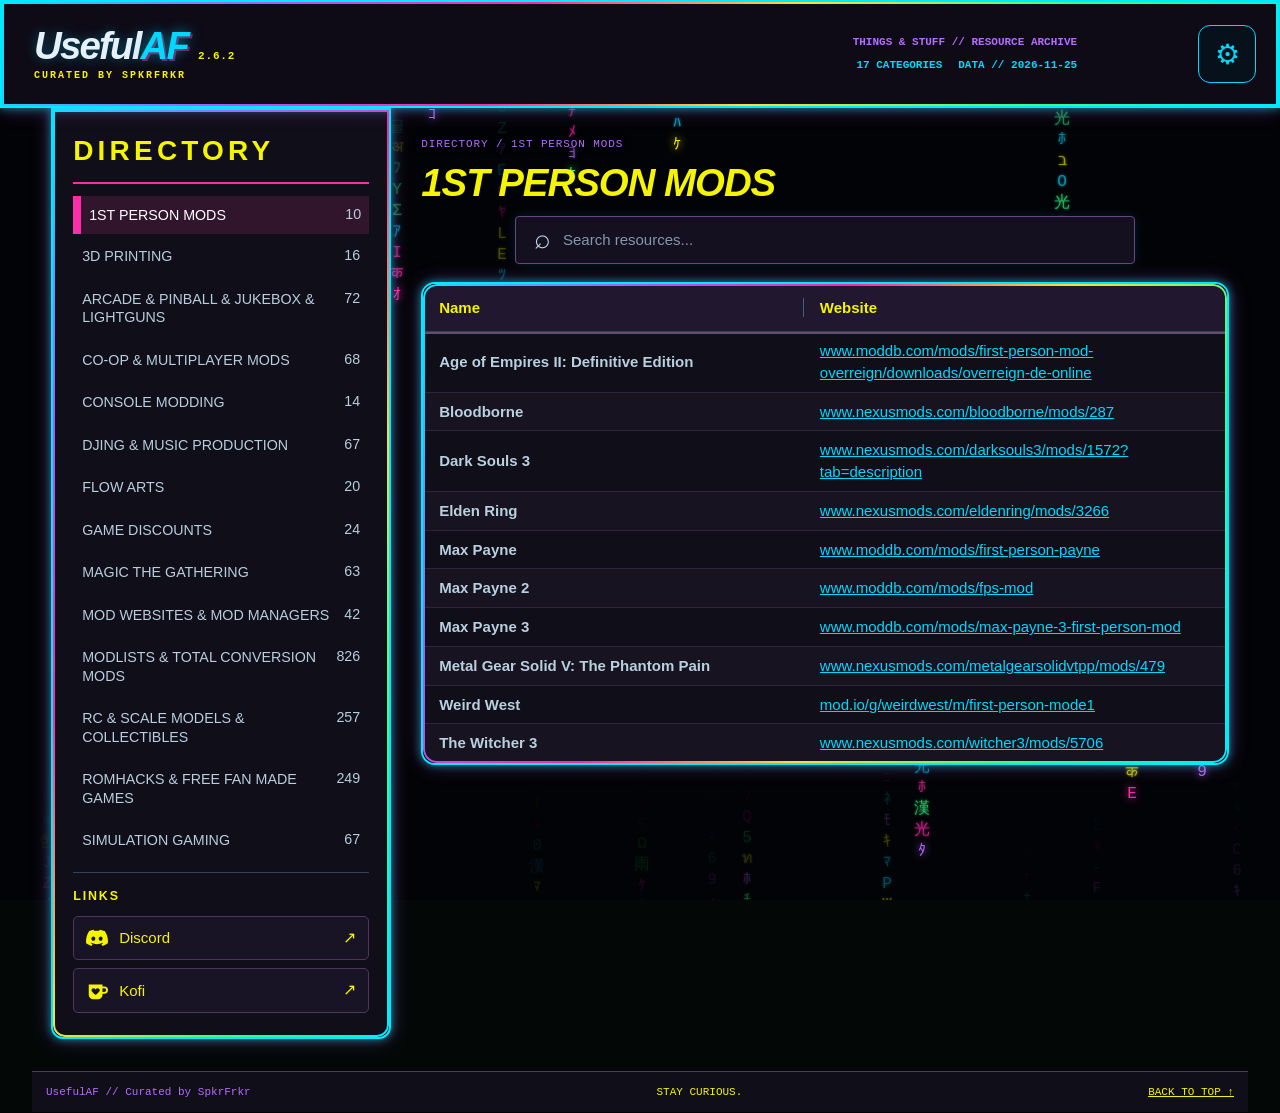
==== commit 931328a8: "Add files via upload" ====
--- a/secret.html
+++ b/secret.html
@@ -9,7 +9,7 @@
 <canvas class="matrix-rain" id="matrixRain" aria-hidden="true"></canvas>
 <div class="scanlines" aria-hidden="true"></div>
 <header class="topbar">
-  <a class="brand" href="index.html" aria-label="Return to UsefulAF"><span class="brand-stack"><span class="brand-line"><span class="brand-name">Useful<span class="brand-af">AF</span></span><span class="version-line" id="versionLabel">2.6.1</span></span><span class="brand-tagline">CURATED BY SPKRFRKR</span></span></a>
+  <a class="brand" href="index.html" aria-label="Return to UsefulAF"><span class="brand-stack"><span class="brand-line"><span class="brand-name">Useful<span class="brand-af">AF</span></span><span class="version-line" id="versionLabel">2.6.2</span></span><span class="brand-tagline">CURATED BY SPKRFRKR</span></span></a>
   <div class="top-meta"><div class="status-line"><span class="archive-caption">THE UNDERGROUND // SECRET ARCHIVE</span><span id="categoryTotal"></span><span>ACCESS GRANTED // 30 LIVES</span><span class="record-total" id="totalCount">0 RECORDS</span></div></div>
   <button id="settingsToggle" class="settings-icon" type="button" aria-expanded="false" aria-controls="settingsPanel" aria-label="Display settings">⚙</button>
 </header>
@@ -42,6 +42,6 @@
     </div>
   </section>
 </main><footer class="archive-footer"><span>UsefulAF // Curated by SpkrFrkr</span><span>STAY CURIOUS.</span><a href="#top">BACK TO TOP ↑</a></footer>
-<script type="application/json" id="embeddedData">{"appName":"UsefulAF Underground","version":"2.6.1","sourceRows":1253,"contentRows":1253,"sheets":[{"name":"INTERNET RABBIT HOLES","headers":["Resource","Link","Focus","Classification"],"rows":[["Cicada 3301","https://www.theguardian.com/technology/2014/jan/10/cicada-3301-i-tried-the-hardest-puzzle-on-the-internet-and-failed-spectacularly","Firsthand reporting on the anonymous puzzle hunt, its cryptographic clues and the mystery of its creators.","Documented puzzle; creators unconfirmed"],["SCP Foundation","https://scp-wiki.wikidot.com/","Collaborative fictional archive of anomalous objects, entities and stories presented as containment files.","Community / project"],["The Backrooms","https://backrooms-wiki.wikidot.com/","Community-created fictional horror universe cataloging imagined liminal levels, entities and phenomena.","Community / project"],["Liminal Archives","https://liminal-archives.wikidot.com/","Collaborative fictional archive of imagined spaces, locations and entities; includes community stories and worldbuilding guides.","Community / project"],["Lost Media Wiki","https://lostmediawiki.com/","Missing media","Community / project"],["Unfiction","https://www.unfiction.com/","Alternate reality games","Community / project"],["Marble Hornets","https://www.youtube.com/user/MarbleHornets","Internet horror series","Community / project"],["Unresolved Mysteries","https://www.reddit.com/r/UnresolvedMysteries/","Unsolved mysteries","Community / project"],["Internet Mysteries","https://www.reddit.com/r/InternetMysteries/","Internet investigations","Community / project"],["ARG","https://www.reddit.com/r/ARG/","Alternate reality games","Community / project"],["Lost Media","https://www.reddit.com/r/lostmedia/","Lost media investigations","Community / project"],["Creepypasta Wiki","https://creepypasta.fandom.com/","Internet horror fiction","Community / project"],["Mystery Flesh Pit","https://www.mysteryfleshpitnationalpark.com/","Original site for a fictional national park and subterranean creature worldbuilding project; presented as invented archival material.","Community / project"],["Welcome Home","https://welcomehomerestorationproject.net/","Original interactive fictional restoration project for an imagined children’s television show; includes character and story material.","Community / project"],["Local 58","https://www.youtube.com/@LOCAL58TV","Analog horror","Community / project"],["Mandela Catalogue","https://www.youtube.com/@MandelaCatalogue","Analog horror","Community / project"],["GeoGuessr mysteries","https://www.geoguessr.com/","Geography guessing game using images of real-world locations; gameplay may require an account.","Interactive"],["The Useless Web","https://theuselessweb.com/","Random-site discovery tool linking to unusual internet experiments; individual outbound sites not tested.","Directory"],["Neal.fun","https://neal.fun/","Creator’s collection of interactive web experiments, games and visual explorations.","Interactive"],["The Web Design Museum","https://www.webdesignmuseum.org/all-websites","Searchable gallery of historical web designs with date, subject and style filters.","Archive"],["The Internet Map","https://internet-map.net/","Interactive map of website relationships, with a search interface for domains and countries; map interaction not tested.","Visualization"],["Every Noise at Once","https://everynoise.com/","Music genre exploration","Archive"],["Radio Garden","https://radio.garden/","Explore radio worldwide","Interactive"],["Atlas Obscura","https://www.atlasobscura.com/","Unusual places and histories","Editorial"],["Futility Closet","https://www.futilitycloset.com/","Historical curiosities and puzzles","Editorial"],["The Pudding","https://pudding.cool/","Publication of data-driven visual essays and interactive explanations of cultural topics.","Editorial"],["Museum of Endangered Sounds","https://savethesounds.info/","Obsolete technology sounds","Archive"],["The Long Now","https://longnow.org/","Foundation exploring long-term thinking through cultural projects, research and public discussions.","Organization"],["Iceberg Database","https://icebergdb.com/","Obscure topic indexes","Community index"],["Museum of Hoaxes","https://hoaxes.org/","Archive of historical hoaxes, misleading stories and their investigations.","Reference"],["Know Your Meme","https://knowyourmeme.com/","Encyclopedia of internet memes and online cultural events, with documented origin and spread where available.","Reference"],["The SCP Wanderers Library","https://wanderers-library.wikidot.com/","Collaborative speculative fiction library with themed collections and community-authored stories.","Fiction"],["The Dictionary of Obscure Sorrows","https://dictionaryofobscuresorrows.com/","Creative dictionary of invented terms for difficult-to-name emotional experiences.","Creative project"],["The Library of Babel","https://libraryofbabel.info/","Procedural literary experiment inspired by Borges, with browsing, search and explanation of its combinatorial text library.","Interactive fiction"],["Zombo.com","https://theuselessweb.com/sites-we-lost/zombo-com/","Preserved original Flash-era Zombocom; the old domain has changed ownership.","Internet artifact"],["The Secret Door","https://secretdoor.notepadwebdevelopment.com/","Random virtual exploration","Interactive project"],["The Puzzling Stack Exchange","https://puzzling.stackexchange.com/","Community question-and-answer archive for puzzles, clues and proposed solutions.","Community"],["Incredible Things","https://incrediblethings.com/","Curiosities","Editorial"],["Bored Button","https://www.boredbutton.com/","Random interactive-site launcher; its outbound destinations have not been individually checked.","Directory"],["Marginalia Search","https://marginalia-search.com/","Independent search engine with site discovery and exploration features.","Search engine"],["Wiby","https://wiby.me/","Search engine for older-style independent websites, with a random discovery feature.","Search engine"],["Neocities","https://neocities.org/browse","Browsable directory of independently created websites with topic tags and sorting.","Community"],["Weirdnet","https://directory.weirdnet.org","Independent web directory with niche subjects","Interactive / reference"],["Anomiro","https://anomiro.com/en/","Unusual observations with source trails","Interactive / reference"],["The Infinite Archive","https://theinfinitearchive.com","History and science mysteries with evidence labels","Interactive / reference"],["Wikipedia Unusual Articles","https://en.wikipedia.org/wiki/Wikipedia:Unusual_articles","Curated unusual encyclopedia topics","Interactive / reference"],["Sporcle","https://www.sporcle.com","User-created trivia rabbit holes","Interactive / reference"],["The Public Domain Image Archive","https://pdimagearchive.org","Curated historical image archive with browsing by theme, artist, century and style.","Interactive / reference"],["Everything2","https://everything2.com","Long-running collaborative writing and knowledge community","Interactive / reference"],["Metafilter","https://www.metafilter.com","Human-curated web discoveries and discussions","Interactive / reference"],["Hacker News","https://news.ycombinator.com","Community-curated technology and research links with discussion threads.","Interactive / reference"],["The Browser","https://thebrowser.com","Editorially curated long-form reading recommendations; some content requires a subscription.","Interactive / reference"],["Markovian Parallax Denigrate","https://boingboing.net/2026/07/28/markovian-parallax-denigrate.html","Retrospective on the cryptic 1996 Usenet spam messages and their uncertain origin.","Internet mystery; origin uncertain"],["Unfavorable Semicircle","https://www.unfavorablesemicircle.com/","Community investigation and preserved videos of the vanished channel","Unresolved internet mystery"],["Webdriver Torso","https://www.theguardian.com/technology/shortcuts/2014/may/01/truth-youtube-mysterious-videos-webdriver-torso","Contemporary investigation of the unusual automated YouTube uploads.","Explained internet mystery"],["A858","https://www.reddit.com/r/Solving_A858/comments/54tnc8/some_closure/","Community investigator's closure post about the mysterious encoded Reddit messages.","Internet puzzle; purpose disputed"],["Lake City Quiet Pills","https://unresolved.me/lake-city-quiet-pills","Detailed reconstruction of archived posts and competing explanations; alleged criminal links are unproven.","Unsubstantiated internet mystery"],["Publius Enigma","https://www.brain-damage.co.uk/other-related-interviews/steve-orourke-and-marc-brickman-1995-brain-damage-excl.html","1995 interviews with Pink Floyd's manager and lighting designer about the cryptic fan puzzle.","Documented puzzle; solution disputed"],["Satoshi Nakamoto","https://www.theblock.co/learn/bitcoin/who-is-bitcoin-creator-satoshi-nakamoto-2-298663","Investigates possible identities of Bitcoin’s pseudonymous creator and the limits of the evidence.","Documented paper / unresolved identity"],["John Titor","https://timetravelinstitute.com/t/john-titor-the-original-posts-on-the-time-travel-institute-2000-2001/19725","Preserved original forum posts; time-travel claims are unsubstantiated","Internet legend"],["Time Cube","https://www.youtube.com/watch?v=H7lWCqbgQnU","Documentary history of Gene Ray’s fringe theory and early internet notoriety.","Archived original"],["LHOHQ","https://lhohq.info/","Original labyrinthine experimental hypertext art site","Surreal web art"],["Sad Satan","https://kotaku.com/a-horror-game-hidden-in-the-darkest-corners-of-the-inte-1714980337","Original reporting on the disputed origins of the horror game; not a download.","Internet mystery / reference"],["The Most Mysterious Song on the Internet","https://fex-band.com/history/","FEX recounts the identification of Subways of Your Mind in November 2024.","Solved lost-media case"],["Who put Bella in the Wych Elm?","https://www.thecoldfile.com/articles/1943-bella-wych-elm/","Case history separating the unknown victim’s identity from espionage and occult theories.","Unresolved historical case"],["The Wyoming Incident","https://knowyourmeme.com/memes/the-wyoming-incident","Chronology of the fictional broadcast intrusion and its circulating video versions.","Fictional internet horror"],["Max Headroom signal hijacking","https://news.wttw.com/2017/11/21/30-years-later-notorious-max-headroom-incident-remains-mystery","Broadcaster's retrospective and participant accounts of the unsolved television intrusion","Documented incident; perpetrator unknown"],["Marianas Web","https://skeptics.stackexchange.com/questions/42621/is-there-any-evidence-of-a-secret-level-of-deeply-hidden-web-pages-called-maria","Evidence review of the purported hidden internet layer and its infographic origins.","Internet mystery / reference"],["Reddit Place","https://www.reddit.com/r/reddit/comments/tyjkzg","Reddit's original event recap of the collaborative pixel canvas","Documented internet event"],["Million Dollar Homepage","https://history.jakelee.co.uk/million-dollar-homepage/index.html","Retrospective on the original advertising experiment and subsequent link decay.","Original website"],["The Game (mind game)","https://knowyourmeme.com/memes/the-game","Origins, rules and spread of the self-referential mind game.","Internet meme"],["Anomaly Registry","https://anomalyregistry.com/browse/","Case index separating unresolved and explained anomalies","Independent index"],["Obscure Bit","https://bits.obscurebit.com/links/","Curated obscure web discoveries","Independent directory"]]},{"name":"DIGITAL UNDERGROUND","headers":["Resource","Link","Focus","Classification"],"rows":[["Reddit Piracy Megathread","https://www.reddit.com/r/Piracy/wiki/megathread/","Community resource index","Community index"],["Free Media Heck Yeah","https://fmhy.net/","Community resource index","Community index"],["Internet Archive","https://archive.org/","Digital preservation","Community index"],["Open Culture","https://www.openculture.com/","Educational media","Community index"],["Public Domain Torrents","https://www.publicdomaintorrents.info/","Public-domain films","Community index"],["Project Gutenberg","https://www.gutenberg.org/","Free ebook library offering downloadable and online editions, including many public-domain works.","Community index"],["Standard Ebooks","https://standardebooks.org/","Public-domain ebooks","Community index"],["LibriVox","https://librivox.org/","Audiobooks","Community index"],["Nyaa","https://nyaa.si/","Torrent index","Community index"],["FMHY Reddit","https://www.reddit.com/r/FREEMEDIAHECKYEAH/","Community discussion","Community index"],["Open Directories","https://www.reddit.com/r/opendirectories/","Public directories","Community index"],["DataHoarder","https://www.reddit.com/r/DataHoarder/","Digital preservation","Community index"],["ArchiveTeam Reddit","https://www.reddit.com/r/Archiveteam/","Preservation discussion","Community index"],["ArchiveTeam","https://wiki.archiveteam.org/","Web preservation","Community index"],["Tubi","https://tubitv.com/","Ad-supported streaming","Community index"],["Pluto TV","https://pluto.tv/","Free streaming","Community index"],["Plex","https://www.plex.tv/watch-free/","Free streaming","Community index"],["JustWatch","https://www.justwatch.com/","Streaming availability","Community index"],["Public Domain Review","https://publicdomainreview.org/","Curated historical media","Public domain collections"],["Kanopy","https://www.kanopy.com/","Library-supported film streaming","Licensed"],["Hoopla","https://www.hoopladigital.com/","Library media streaming and borrowing","Licensed"],["Libby","https://libbyapp.com/","Library ebooks and audiobooks","Licensed"],["PBS","https://www.pbs.org/","Documentaries and television","Licensed"],["FilmRise","https://filmrise.com/","Ad-supported film and TV","Licensed"],["RetroCrush","https://www.retrocrush.tv/","Classic anime streaming","Licensed"],["Crunchyroll","https://www.crunchyroll.com/","Anime streaming","Licensed"],["Bandcamp","https://bandcamp.com/","Artist-authorized music","Licensed / artist terms"],["Jamendo","https://www.jamendo.com/","Independent music","License varies"],["Free Music Archive","https://freemusicarchive.org/","Downloadable music","License varies"],["Musopen","https://musopen.org/","Classical recordings and sheet music","License varies"],["Wikimedia Commons","https://commons.wikimedia.org/wiki/Main_Page","Images audio and video","Open licenses"],["Openverse","https://openverse.org/","Open-license media search","License varies"],["Europeana","https://www.europeana.eu/","European cultural collections","Rights vary"],["Digital Public Library of America","https://dp.la/","Digital library portal aggregating American cultural heritage records from libraries and cultural institutions.","Rights vary"],["itch.io","https://itch.io/games/free","Free independent games","Creator authorized"],["GOG","https://www.gog.com/","DRM-free games and occasional freebies","Licensed"],["F-Droid","https://f-droid.org/","Open-source Android apps","Open source"],["AlternativeTo","https://alternativeto.net/","Community software alternatives","Directory"],["PortableApps","https://portableapps.com/","Portable software","License varies"],["Creative Commons","https://creativecommons.org/","Open licensing guidance","Reference"],["Open Library","https://openlibrary.org/","Library catalog and lending","Library"],["HathiTrust","https://hathitrust.org/","Digitized books","Library"],["ManyBooks","https://manybooks.net/","Free and public-domain ebooks","Media"],["DOAB","https://doabooks.org/","Open access academic books","Open access"],["DOAJ","https://doaj.org/","Open access journals","Open access"],["arXiv","https://arxiv.org/","Research preprints","Open access"],["Project Runeberg","https://runeberg.org/","Nordic literature","Public domain"],["Wikisource","https://wikisource.org/","Free source texts","Open collection"],["Smithsonian Open Access","https://si.edu/openaccess","Open museum assets","Open collection"],["NASA Images","https://images.nasa.gov/","Space imagery and media","Government archive"],["Freesound","https://freesound.org/","Community sound samples","Mixed licenses"],["ccMixter","https://ccmixter.org/","Remixable music","Creative Commons"],["Internet Archive Live Music","https://archive.org/details/etree","Authorized concert recordings","Archive"],["National Film Board of Canada","https://www.nfb.ca/","Documentaries and animation","Authorized streaming"],["ABC iview","https://iview.abc.net.au/","Australian public broadcasting","Regional streaming"],["ARTE","https://arte.tv/","European cultural programming","Regional streaming"],["BBC Sounds","https://bbc.co.uk/sounds","Radio and podcasts","Regional streaming"],["Radio Free Europe","https://rferl.org/","International broadcasting","Media"],["Classic Cinema Online","https://classiccinemaonline.com/","Classic film discovery","Media directory"],["OpenGameArt","https://opengameart.org/","Reusable game assets","Open licenses"],["SourceForge","https://sourceforge.net/","Software projects","Software directory"],["GitHub","https://github.com/","Open source repositories","Software directory"],["Flathub","https://flathub.org/","Linux software packages","Software directory"],["Ninite","https://ninite.com/","Software installers","Software utility"],["Open Culture Movies","https://www.openculture.com/freemoviesonline","Free films and curated viewing links","Authorized / open media"],["Library of Congress National Screening Room","https://www.loc.gov/collections/national-screening-room/","Historical films and recordings","Authorized / open media"],["European Film Gateway","https://www.europeanfilmgateway.eu","European film heritage collections","Authorized / open media"],["BFI Player","https://player.bfi.org.uk","British film streaming including free selections; regional restrictions","Authorized / open media"],["British Pathé","https://www.britishpathe.com","Historical newsreels","Authorized / open media"],["NASA Plus","https://plus.nasa.gov","Space documentaries and broadcasts","Authorized / open media"],["National Archives Catalog","https://catalog.archives.gov","Digitized government records and films","Authorized / open media"],["Open Yale Courses","https://oyc.yale.edu","Free university lecture videos","Authorized / open media"],["MIT OpenCourseWare","https://ocw.mit.edu","Open educational materials","Authorized / open media"],["OER Commons","https://www.oercommons.org","Open educational resources","Authorized / open media"],["OpenStax","https://openstax.org","Free open textbooks","Authorized / open media"],["Global Grey","https://www.globalgreyebooks.com","Public-domain and historical ebooks; check local rights","Authorized / open media"],["Digital Comic Museum","https://digitalcomicmuseum.com","Golden Age public-domain comics; check local rights","Authorized / open media"],["Comic Book Plus","https://comicbookplus.com","Vintage public-domain comics and magazines","Authorized / open media"],["Internet Archive 78 RPM","https://archive.org/details/78rpm","Historical sound recordings; rights vary","Authorized / open media"],["Library of Congress Jukebox","https://www.loc.gov/collections/national-jukebox/","Historical audio recordings","Authorized / open media"],["Choral Public Domain Library","https://www.cpdl.org","Choral sheet music","Authorized / open media"],["IMSLP","https://imslp.org","Music scores; rights vary by jurisdiction","Authorized / open media"],["Open Audio Library","https://www.bbc.co.uk/sounds","BBC audio programming; regional restrictions","Authorized / open media"],["Library of Congress Digital Collections","https://www.loc.gov/collections/","Digitized photographs, books and recordings","Public archive"],["Europeana Sounds","https://www.europeana.eu/en/collections/topic/62-sound","European audio collections","Archive"],["PBS LearningMedia","https://www.pbslearningmedia.org/","Educational video library","Authorized media"],["OpenLearn","https://www.open.edu/openlearn/","Free university courses","Authorized media"],["Open Textbook Library","https://open.umn.edu/opentextbooks","Open textbooks","Open access"],["National Film Board","https://www.nfb.ca/","Canadian film and documentary collection","Authorized media"],["Public Domain Review collections","https://publicdomainreview.org/collections/","Curated historical media","Public domain collection"],["Internet Archive Feature Films","https://archive.org/details/feature_films","Historical film collection; rights vary by item","Archive"],["Project Gutenberg Australia","https://gutenberg.net.au/","Ebooks under Australian copyright rules","Public domain collection"],["OAPEN","https://oapen.org/","Open academic books","Open access"],["Open Book Publishers","https://www.openbookpublishers.com/","Open scholarly books","Open access"],["NASA Scientific Visualization Studio","https://svs.gsfc.nasa.gov/","Scientific animation and imagery","Government archive"],["USGS Multimedia Gallery","https://www.usgs.gov/products/multimedia-gallery","Science imagery and media","Government archive"],["Wikimedia Wikisource","https://en.wikisource.org/wiki/Main_Page","Transcribed historical texts","Open archive"],["PeerTube","https://joinpeertube.org/","Federated video platform; rights vary by upload","Community platform"],["Open Culture free audiobooks","https://www.openculture.com/freeaudiobooks","Curated audiobook directory","Media directory"],["Openverse audio","https://openverse.org/audio","Search openly licensed audio","Open media search"],["Free Software Directory","https://directory.fsf.org/","Free software catalog","Open source"],["Open Source Game Clones","https://osgameclones.com/","Open implementations of classic games","Open source directory"],["Libregamewiki","https://libregamewiki.org/Main_Page","Free and open-source games","Open source directory"]]},{"name":"CONSPIRACY THEORIES","headers":["Resource","Link","Focus","Classification"],"rows":[["MKUltra","https://nsarchive.gwu.edu/briefing-book/dnsa-intelligence/2024-12-23/cia-behavior-control-experiments-focus-new-scholarly","Scholarly historical overview of CIA behavior-control research and surviving MKULTRA records, with selected declassified documents.","Documented program"],["COINTELPRO","https://www.senate.gov/about/powers-procedures/investigations/church-committee.htm","Senate investigation into intelligence abuses, including COINTELPRO.","Documented program"],["Operation Northwoods","https://nsarchive2.gwu.edu/news/20010430/index.html","Declassified proposal and historical explanation of manufactured pretexts for intervention in Cuba; proposal was not implemented.","Documented proposal; not executed"],["Watergate","https://www.archives.gov/education/lessons/watergate-constitution/chronology.html","Detailed National Archives chronology of the Watergate scandal and cover-up.","Documented event"],["JFK assassination records","https://www.archives.gov/publications/prologue/2017/fall/jfk-records","Historical account of the investigations, records and continuing controversy surrounding the assassination.","Documented event; competing claims"],["Moon landing hoax","https://www.rmg.co.uk/stories/space-astronomy/moon-landing-conspiracy-theories-debunked","Examines the flag, shadows, stars and other alleged evidence of a staged Apollo landing.","Hoax claim debunked"],["Flat Earth","https://www.livescience.com/61655-flat-earth-conspiracy-theory.html","Origins and psychology of modern flat-Earth conspiracy beliefs and their rejection of scientific evidence.","Debunked claim"],["Chemtrails","https://rgs-ibg.onlinelibrary.wiley.com/doi/full/10.1111/geoj.12116","Academic analysis of the origins and variants of the alleged covert chemical spraying conspiracy.","Unsupported claim"],["HAARP","https://www.uaf.edu/news/archives/news-archives-2010-2021/haarp-research-attracts-conspiracies-misunderstandings.php","Explores the conspiracy claims surrounding the Alaska ionospheric facility, including alleged weather control.","Research facility; control claims unsupported"],["Area 51","https://nsarchive.gwu.edu/briefing-book/intelligence/2013-10-29/area-51-file-secret-aircraft-soviet-migs","Historical overview and declassified records of secret aircraft tests at Area 51; distinguishes documented programs from UFO speculation.","Documented facility; alien claims unsupported"],["Philadelphia Experiment","https://www.history.navy.mil/content/history/nhhc/research/library/online-reading-room/title-list-alphabetically/p/philadelphia-experiment.html","Describes the alleged disappearing warship story and the historical records used to investigate it.","Unsupported legend"],["Bermuda Triangle","https://oceanservice.noaa.gov/facts/bermudatri.html","Maritime disappearances and explanations","Legend; no exceptional risk established"],["Denver Airport","https://history.denverlibrary.org/news/denver/locals-guide-dia-conspiracy-theories","Detailed local history of the alleged underground bunkers, mysterious capstone, murals and Blue Mustang; examines the origins of the rumors.","Unsupported claims"],["Illuminati","https://www.history.com/articles/illuminati-origins-bavarian-secret-society","History of the actual Bavarian order and the emergence of modern conspiracy narratives.","Historical group; modern claims unsupported"],["Roswell","https://www.af.mil/The-Roswell-Report/","Case-specific Air Force investigation of the 1947 debris discovery, alleged extraterrestrial crash and later alien-body accounts.","Documented incident; alien claims unsupported"],["Snopes","https://www.snopes.com/","Fact checks and urban legends","Verification"],["FactCheck.org","https://www.factcheck.org/","Annenberg Public Policy Center project publishing evidence-based checks of political and public claims.","Verification"],["Skeptical Inquirer","https://skepticalinquirer.org/","Critical investigations","Analysis"],["National Security Archive","https://nsarchive.gwu.edu/","Research archive publishing declassified records and historical briefing books on government activities.","Primary sources"],["FBI Vault","https://vault.fbi.gov/","FBI collection of previously released records and media processed under freedom-of-information rules.","Primary sources"],["CIA Reading Room","https://www.cia.gov/readingroom/","Declassified historical collections and FOIA documents; an official archive, not evidence of every associated claim.","Primary sources"],["Church Committee","https://www.senate.gov/about/powers-procedures/investigations/church-committee.htm","Senate history of the 1975–1976 investigation of intelligence activities, including its origins, findings and reform efforts.","Primary sources"],["ACLU","https://www.aclu.org/issues/national-security/privacy-and-surveillance/nsa-surveillance","Legal advocacy and documentation concerning NSA surveillance, including court challenges and disclosures.","Advocacy"],["EFF","https://eff.org/","Digital privacy and surveillance","Advocacy"],["Government Attic","https://governmentattic.org/","FOIA releases","Document archive"],["MuckRock","https://muckrock.com/","Public records requests","Document archive"],["The National Archives UK","https://www.nationalarchives.gov.uk/help-with-your-research/research-guides/intelligence-and-security-services/","Research guide to historical British intelligence and security records, including access restrictions.","Primary sources"],["Wilson Center Digital Archive","https://digitalarchive.wilsoncenter.org/","Cold War documents","Primary sources"],["PolitiFact","https://politifact.com/","Public claim verification","Fact checking"],["Full Fact","https://fullfact.org/","Claim verification","Fact checking"],["Science Feedback","https://science.feedback.org/","Scientific claim review","Fact checking"],["Skeptoid","https://skeptoid.com/","Critical investigations","Commentary"],["The Conversation","https://theconversation.com/","Expert analysis of public claims","Research commentary"],["NSA declassified records","https://www.nsa.gov/Helpful-Links/NSA-FOIA/Declassification-Transparency-Initiatives/","Official declassification resources","Research / evidence context"],["Senate intelligence committee","https://www.intelligence.senate.gov","Congressional oversight records","Research / evidence context"],["Congressional Research Service","https://crsreports.congress.gov","Nonpartisan policy research","Research / evidence context"],["GAO","https://www.gao.gov/about/what-gao-does/reports-testimonies","Explains the federal audit and report publication process, with access to government accountability reporting.","Research / evidence context"],["DOJ Inspector General","https://oig.justice.gov/reports/type/investigation","Official collection of published investigative findings concerning administrative misconduct and oversight.","Research / evidence context"],["ProPublica","https://www.propublica.org","Investigative reporting","Research / evidence context"],["Bellingcat","https://www.bellingcat.com","Open-source investigative journalism","Research / evidence context"],["The National Archives FOIA","https://www.archives.gov/foia","Access to federal records","Research / evidence context"],["Reuters Fact Check","https://www.reuters.com/fact-check/","Reuters fact-checking section assessing circulating claims, images and videos against available evidence.","Research / evidence context"],["Project Iceworm","https://www.nationalgeographic.com/history/article/camp-century-nasa-greenland-us-military","History of Camp Century and the classified missile basing proposal","Documented historical project"],["Acoustic Kitty","https://www.cia.gov/stories/story/natural-spies-animals-in-espionage/","CIA account of the real Acoustic Kitty research and the later rumors about its fate.","Documented intelligence history"],["Project Stargate","https://www.cia.gov/stories/story/ask-molly-did-cia-really-study-psychic-powers","Explains the documented government remote-viewing experiments, their evaluation and limitations.","Documented research program; psychic claims unproven"],["Operation Mockingbird","https://nsarchive2.gwu.edu/NSAEBB/NSAEBB222/","Declassified Family Jewels records document Project Mockingbird wiretaps; broader claims should not be conflated with that documented project.","Documented surveillance; broader claims disputed"],["Operation Paperclip","https://www.history.com/articles/what-was-operation-paperclip","Explains the secret recruitment of German scientists, including the controversy over their Nazi-era backgrounds.","Documented government program"],["Tuskegee Syphilis Study","https://www.cdc.gov/museum/online/story-of-cdc/tuskegee/index.html","Historical exhibit explaining the unethical study and its legacy.","Official history"],["Iran–Contra affair","https://www.archives.gov/research/investigations/walsh.html","Independent counsel Lawrence Walsh investigation records and finding aids.","Documented political scandal"],["Operation Gladio","https://www.tandfonline.com/doi/full/10.1080/01402390701676501","Historical research into the origins of the Italian stay-behind network using official inquiry records.","Documented historical operation"],["Pentagon Papers","https://www.history.com/articles/pentagon-papers","History of the classified report, its leak and the ensuing court case.","Primary archive"],["Snowden disclosures","https://www.theguardian.com/world/interactive/2013/nov/01/snowden-nsa-files-surveillance-revelations-decoded","Detailed reporting explaining the surveillance disclosures with original documents.","Documented government surveillance reporting"],["Operation CHAOS","https://www.history.com/articles/cia-surveillance-operation-chaos-60s-protest","Historical account of CIA surveillance of domestic dissident groups and subsequent investigations.","Documented government program"],["Project SHAD","https://www.health.mil/Military-Health-Topics/Environmental-Exposures-Hub/Environmental-Exposures-Topics/Project-112-SHAD/Fact-Sheets","Department of Defense test-by-test fact sheets on Project 112 and SHAD","Documented government program"],["Operation Sea-Spray","https://www.kqed.org/news/12062909/the-true-story-of-the-militarys-secret-1950-san-francisco-biological-weapons-test","Public broadcaster's historical account of the secret 1950 San Francisco biological test and its consequences.","Documented historical event"],["Project 100,000","https://doi.org/10.5422/fordham/9780823239771.003.0012","Academic history of the Vietnam-era military recruitment program.","Documented government program"],["Operation Ajax","https://history.state.gov/historicaldocuments/frus1951-54Iran","Diplomatic and intelligence records on the 1953 Iranian coup and its context.","Documented covert operation"],["Gulf of Tonkin incident","https://nsarchive2.gwu.edu/NSAEBB/NSAEBB132/","Declassified intelligence and a detailed historical analysis of the disputed second Gulf of Tonkin attack.","Documented event / disputed accounts"],["New World Order (conspiracy theory)","https://www.middlebury.edu/institute/academics/centers-initiatives/ctec/ctec-publications/new-world-order-historical-origins-dangerous","Historical roots and evolution of the unsupported belief in a secret global ruling cabal.","Unsupported or disputed claim"],["Paul is dead","https://www.beatlesbible.com/1969/10/24/paul-mccartney-denies-reports-of-his-death/","Historical account of McCartney's interview denying the death rumor.","Debunked celebrity conspiracy"],["Dulce Base","https://mysteryatlas.pulsaa.net/questions/is-there-a-secret-underground-base-at-dulce-new-mexico","Case-specific account of the alleged underground base and lack of credible evidence.","Unsupported or disputed claim"],["Montauk Project","https://legalclarity.org/what-is-the-montauk-project-the-conspiracy-explained/","Examines the alleged time-travel and mind-control experiments and distinguishes the legend from Camp Hero’s documented history.","Unsupported or disputed claim"],["Reptilian conspiracy theory","https://politifact.com/factchecks/2022/sep/12/facebook-posts/reptilian-conspiracy-theory-continues-after-queens/","Discusses David Icke’s unsupported shapeshifting reptilian claims and their circulation in popular culture.","Unsupported or disputed claim"],["Chemtrail conspiracy theory","https://www.nationalacademies.org/read/18988/chapter/11","Scientific assessment of contrails and the claims made by proponents of the chemtrail theory.","Unsupported conspiracy claim"],["Denver International Airport conspiracy theories","https://history.denverlibrary.org/news/denver/locals-guide-dia-conspiracy-theories","Denver Public Library historical account of airport legends, alleged secret structures, art and symbolism; distinguishes rumors from documented history.","Urban legends / unsupported claims"],["Hollow Earth","https://guides.loc.gov/hollow-earth","Library of Congress bibliography of historical hollow-Earth theories.","Unsupported or disputed claim"],["Phantom time hypothesis","https://bigthink.com/the-past/phantom-time-hypothesis/","Historical critique of the claim that centuries were fabricated.","Unsupported or disputed claim"],["Ancient astronauts","https://onlinedigeditions.com/publication/?article_id=4583788&i=792733&view=articleBrowser","Archaeological response to pseudoscientific claims about ancient civilizations.","Unsupported or disputed claim"],["Black helicopter","https://doi.org/10.1525/california/9780520238053.003.0004","Academic book chapter on black helicopter conspiracy narratives.","Unsupported or disputed claim"],["Pizzagate conspiracy theory","https://leadstories.com/hoax-alert/2020/09/fact-check-pizzagate-is-not-real.html","Fact check explaining why the alleged trafficking conspiracy is false.","Debunked conspiracy theory"],["Moon landing conspiracy theories","https://www.iop.org/explore-physics/moon/how-do-we-know-we-went-to-the-moon","Institute of Physics evidence for the Apollo landings","Debunked conspiracy claim"]]},{"name":"MANDELA EFFECTS","headers":["Resource","Link","Focus","Classification"],"rows":[["Mandela Effect community","https://www.reddit.com/r/MandelaEffect/","Reports of shared false memories","Anecdotal reports"],["Visual Mandela Effect research","https://doi.org/10.1177/09567976221108944","Experimental study of consistent visual false memories","Peer-reviewed research"],["Berenstain Bears","https://health.clevelandclinic.org/mandela-effect","Common recollection of the spelling Berenstein instead of Berenstain.","False-memory example"],["Fruit of the Loom","https://news.uchicago.edu/story/visual-mandela-effect-false-memories-psychology-neuroscience-pikachu-mr-monopoly-waldo","Reported memory of a cornucopia behind the fruit in the logo; comparison with the documented design.","Reported false memory"],["Monopoly mascot","https://news.uchicago.edu/story/visual-mandela-effect-false-memories-psychology-neuroscience-pikachu-mr-monopoly-waldo","Frequently recalled monocle absent from the canonical Monopoly mascot; visual memory study.","Reported false memory"],["Pikachu","https://news.uchicago.edu/story/visual-mandela-effect-false-memories-psychology-neuroscience-pikachu-mr-monopoly-waldo","Frequently recalled black tip on Pikachu’s tail; comparison of altered and canonical images.","Reported false memory"],["Looney Tunes","https://health.clevelandclinic.org/mandela-effect","Reported recollection of Toons instead of Tunes in the cartoon franchise title.","Reported false memory"],["Star Wars","https://www.goodhousekeeping.com/entertainment/g28438966/mandela-effect-examples/","Common misquotation of Darth Vader’s revelation in The Empire Strikes Back.","Misquotation"],["Snow White","https://www.debunkingmandelaeffects.com/mirror-mirror-on-the-wall/","Compares the remembered mirror dialogue with the actual Disney film and earlier fairy tale versions.","Misquotation"],["Kit Kat","https://www.alternatememories.com/historical-events/brands/kit-kat-kitkat","Reported recollection of a hyphen in the KitKat logo and historical wrapper context.","Reported false memory"],["Curious George","https://news.uchicago.edu/story/visual-mandela-effect-false-memories-psychology-neuroscience-pikachu-mr-monopoly-waldo","Reported recollection of a tail despite the canonical character being tailless.","Reported false memory"],["Nelson Mandela","https://www.alternatememories.com/historical-events/people/mandela-effect-nelson-mandelas-prison-death-in-the-1980s","The namesake false memory: a supposed death in prison during the 1980s, contrasted with Mandela’s actual death in 2013.","Historical record"],["False memory research","https://news.uchicago.edu/explainer/false-memories-explained","Explains how memory errors arise and why people can confidently share similar false memories.","Psychology reference"],["Wayback Machine","https://web.archive.org/","Compare historical logos and web pages","Archive evidence"],["Mandela Agency","https://mandela.agency/index.php/Main_Page","Shared memory examples and categories","Community claims"],["Retconned","https://reddit.com/r/Retconned/","Alternative interpretations of memories","Speculation community"],["Memory subreddit","https://reddit.com/r/memory/","Memory discussion","Community"],["PubMed false memory","https://pubmed.ncbi.nlm.nih.gov/36219739/","Peer-reviewed experiment on recurring shared visual false memories.","Research index"],["APA Dictionary","https://dictionary.apa.org/false-memory","APA psychology dictionary entry explaining how vivid, confident recollections can differ from what actually happened.","Reference"],["Open Science Framework","https://osf.io/","Research materials and replication studies","Research repository"],["Google Books","https://books.google.com/","Compare historical printed editions","Reference"],["Google Ngram","https://books.google.com/ngrams","Historical word usage","Research tool"],["Chronicling America","https://www.loc.gov/collections/chronicling-america/","Historical newspaper evidence","Primary sources"],["WorldCat","https://search.worldcat.org/","Locate historical editions","Library catalog"],["IMDb","https://imdb.com/","Film credits and quotations context","Reference"],["AFI Catalog","https://aficatalog.afi.com/","American film records","Reference"],["Visual Mandela Effect paper","https://journals.sagepub.com/doi/10.1177/09567976221108944","Peer-reviewed research on shared visual errors","Memory research / reference"],["Elizabeth Loftus publications","https://faculty.sites.uci.edu/eloftus/","Research on misinformation and memory","Memory research / reference"],["Association for Psychological Science","https://www.psychologicalscience.org","Research summaries on cognition","Memory research / reference"],["Memory and Cognition journal","https://link.springer.com/journal/13421","Experimental memory research","Memory research / reference"],["Library of Congress newspapers","https://www.loc.gov/newspapers/","Historical wording and advertisements","Memory research / reference"],["Internet Archive magazines","https://archive.org/details/magazine_rack","Historical print comparisons","Memory research / reference"],["Google Patents","https://patents.google.com","Historical design and trademark-related documents","Memory research / reference"],["USPTO trademark search","https://www.uspto.gov/trademarks/search","Original trademark records","Memory research / reference"],["Behind the Voice Actors","https://www.behindthevoiceactors.com","Compare remembered character voices","Memory research / reference"],["The Movie Database","https://www.themoviedb.org","Film and television reference","Memory research / reference"],["Kazaam","https://www.dexerto.com/tv-movies/shazaam-movie-sinbad-explained-2871049/","Explores the remembered nonexistent Sinbad genie movie Shazaam and confusion with the real Kazaam film.","Memory comparison / original subject reference"],["The Thinker","https://tmedb.org/artist/the-thinker/","Visual comparison of remembered hand and forehead positions with Rodin’s actual sculpture.","Memory comparison / original subject reference"],["Mona Lisa","https://www.alternatememories.com/historical-events/art/mona-lisa-smile","Community account of the disputed memory of the painting’s expression; compare the Louvre record.","Anecdotal false-memory claim"],["Jaws (James Bond)","https://skepticalinquirer.org/2024/08/the-useful-mandela-effect/","Critical analysis of the remembered braces on Dolly in Moonraker.","Memory comparison / original subject reference"],["We Are the Champions","https://mail.alternatememories.com/historical-events/music/queen-we-are-the-champions-ending-changed","Reported alternate memory of the song’s ending; discusses different recollections and performances.","Memory comparison / original subject reference"],["The Wizard of Oz (1939 film)","https://www.filmsite.org/moments02.html","Film misquote comparison for Dorothy’s line about Kansas.","Memory comparison / original subject reference"],["Field of Dreams","https://abcnews.com/Sports/todays-version-field-dreams-ii/story?id=23409989","Film history and the actual singular pronoun in the famous line; compare the common plural paraphrase.","Memory comparison / original subject reference"],["Forrest Gump","https://knowyourmeme.com/memes/the-mandela-effect","Specific example of the remembered present-tense Forrest Gump quote versus the film’s past-tense wording.","Memory comparison / original subject reference"],["The Empire Strikes Back","https://news.uchicago.edu/explainer/false-memories-explained","University of Chicago explanation of false memories, including the frequently misquoted Darth Vader line.","Documented film / false memory"],["The Silence of the Lambs (film)","https://www.vanityfair.com/hollywood/2021/02/dr-lecter-my-name-is-clarice-starling","Cast interviews and correction of the famously misremembered greeting.","Memory comparison / original subject reference"],["Interview with the Vampire (film)","https://www.alternatememories.com/historical-events/movies/interview-with-a-the-vampire","Reported memory of a different article in the book and film title.","Memory comparison / original subject reference"],["Sex and the City","https://www.goodhousekeeping.com/entertainment/g28438966/mandela-effect-examples/","Frequently remembered title variation Sex in the City.","Documented TV series / false memory"],["Febreze","https://www.alternatememories.com/historical-events/brands/febreeze-febreze","Reported recollection of the spelling Febreeze rather than Febreze.","Documented branding / false memory"],["Froot Loops","https://www.prevention.com/life/g35894735/mandela-effect-examples/","Reported recollection of Fruit Loops rather than Froot Loops.","Documented branding / false memory"],["Oscar Mayer","https://www.alternatememories.com/historical-events/brands/oscar-mayer-oscar-meyer","Reported memory of Meyer rather than Mayer; discusses spelling and pronunciation.","Documented branding / false memory"],["Jif (peanut butter)","https://www.alternatememories.com/historical-events/brands/jif-peanut-butter/amp","Reported recollection of Jiffy peanut butter and possible confusion with other brands.","Documented branding / false memory"],["Skechers","https://www.alternatememories.com/historical-events/brands/skechers-footwear","Reported recollection of Sketchers rather than Skechers.","Documented branding / false memory"],["Cheez-It","https://www.prevention.com/life/g35894735/mandela-effect-examples/","Reported recollection of an extra letter at the end of the cracker brand name.","Documented branding / false memory"],["Tinker Bell","https://www.truthorfiction.com/tinkerbell-dotting-the-i-mandela-effect/","Investigation comparing historical Disney logo animations with remembered versions.","Memory comparison / original subject reference"],["Risky Business","https://www.alternatememories.com/historical-events/movies/risky-business","Community comparison of the dance scene and the remembered sunglasses.","Memory comparison / original subject reference"],["The Flintstones","https://www.alternatememories.com/historical-events/tv/flintstones-or-flinstones","Reported recollection of Flinstones without the first t.","Memory comparison / original subject reference"],["C-3PO","https://news.uchicago.edu/story/visual-mandela-effect-false-memories-psychology-neuroscience-pikachu-mr-monopoly-waldo","Recollection of an entirely gold character rather than the silver lower leg in the original film.","Documented fictional character / false memory"],["The Berenstain Bears","https://health.clevelandclinic.org/mandela-effect","Common recollection of the spelling Berenstein instead of Berenstain.","Documented book series / false memory"],["Mister Rogers' Neighborhood","https://www.goodhousekeeping.com/entertainment/g28438966/mandela-effect-examples/","Reported alternate memory of the wording of the opening theme.","Documented TV series / false memory"]]},{"name":"ARGS & CRYPTOGRAPHY","headers":["Resource","Link","Focus","Classification"],"rows":[["ARGNet","https://www.argn.com/","ARG news and history","Community editorial"],["Game Detectives","https://wiki.gamedetectives.net/w/Main_Page","Game puzzles and ARG documentation","Community wiki"],["Kryptos","https://www.scientificamerican.com/article/how-the-cias-kryptos-sculpture-gave-up-its-final-secret/","Explains the encrypted sculpture, its cipher methods and developments in the final section.","Unsolved puzzle"],["Voynich Manuscript","https://news.yale.edu/2016/10/31/mysterious-voynich-manuscript-reborn-facsimile-edition","Yale’s account of the manuscript’s history, material analysis and attempted decipherment.","Primary archive"],["Cipher Mysteries","https://ciphermysteries.com/","Research and commentary on historical unsolved ciphers and proposed solutions.","Research blog"],["Crypto Museum","https://www.cryptomuseum.com/","Cipher machines and espionage technology","Museum"],["dCode","https://www.dcode.fr/","Cipher identification and puzzle tools","Tool"],["Mystery Hunt","https://web.mit.edu/activities/puzzle/huntsbyyear.html","Official archive of past MIT Mystery Hunts, puzzles and solutions.","Puzzle archive"],["Puzzle Baron","https://puzzlebaron.com/","Logic puzzles","Interactive puzzles"],["Project Euler","https://projecteuler.net/","Mathematical programming puzzles","Interactive puzzles"],["Cryptopals","https://cryptopals.com/","Cryptography challenges","Educational"],["CryptoHack","https://cryptohack.org/","Cryptography practice","Educational"],["Puzzled Pint","https://puzzledpint.org/","Monthly puzzle archives","Community"],["Puzzling Stack Exchange","https://puzzling.stackexchange.com/","Community question-and-answer archive for puzzles, clues and proposed solutions.","Community"],["ARG subreddit","https://reddit.com/r/ARG/","ARG discovery and discussion","Community"],["Notpron","https://notpron.org/","Long-running online riddle","Puzzle"],["The Enigma Museum","https://cryptomuseum.com/crypto/enigma/","Detailed museum reference on the Enigma cipher machine, its variants and historical use.","Reference"],["Bletchley Park","https://www.open.edu/openlearn/history-the-arts/history-science-technology-medicine/the-bletchley-park-connection","University account of the wartime codebreaking center and the historical evidence behind its computing achievements.","Museum"],["MIT Mystery Hunt archive","https://web.mit.edu/activities/puzzle/huntsbyyear.html","Official archive of past MIT Mystery Hunts, puzzles and solutions.","Puzzle / educational"],["CrypTool","https://www.cryptool.org/en/","Interactive cryptography education","Puzzle / educational"],["American Cryptogram Association","https://www.cryptogram.org","Classical cipher puzzles","Puzzle / educational"],["Puzzle Prime","https://www.puzzleprime.com","Logic and detective puzzles","Puzzle / educational"],["Simon Tatham puzzles","https://www.chiark.greenend.org.uk/~sgtatham/puzzles/","Playable logic puzzles","Puzzle / educational"],["PuzzleScript","https://www.puzzlescript.net","Puzzle game creation and examples","Puzzle / educational"],["The Riddle of the Sphinx","https://mnet.mwpai.org/sites/default/files/2021-08/Oedipus_and_the_Riddle_of_the_Sphinx.pdf","Museum educational account of the Greek myth and the riddle.","Mythology / historical puzzle"],["Beale ciphers","https://cipherfoundation.org/older-ciphers/beale-papers/beale-papers-transcription/","Full transcription of the 1885 pamphlet containing the three ciphers and purported letters; treasure claims remain unverified.","Historical cipher; authenticity disputed"],["Zodiac Killer ciphers","https://blog.wolfram.com/2021/03/24/the-solution-of-the-zodiac-killers-340-character-cipher/","Detailed explanation of the 2020 solution of the Z340 cipher; other questions about the case remain.","Documented cryptographic case"],["Dorabella Cipher","https://cipherfoundation.org/older-ciphers/dorabella-cipher/","Cipher Foundation account of Elgar's mysterious 1897 letter and its interpretation.","Unresolved cipher"],["Shugborough inscription","https://mysteriesdept.com/mysteries/shugborough-inscription","Case-specific account of the inscription and competing interpretations; historic listing as supporting evidence.","Documented artifact; interpretation disputed"],["Ricky McCormick's encrypted notes","https://www.cbsnews.com/news/fbi-seeks-publics-help-cracking-cryptic-notes-in-1999-murder-victims-pocket/","Reporting on the coded notes and FBI request for cryptanalysis assistance.","Official investigation"],["Copiale cipher","https://www.su.se/english/research/research-catalogue/research-projects/d/decipherment-of-historical-manuscripts/the-copiale-cipher","Researchers' decipherment project for an encrypted manuscript of the Oculist order.","Solved historical cipher"],["D'Agapeyeff cipher","https://cipherfoundation.org/modern-ciphers/dagapeyeff-cipher/","Unsolved numerical challenge printed in the 1939 book Codes and Ciphers; the foundation reproduces the ciphertext and discusses possible methods.","Puzzle history / reference"],["Rohonc Codex","https://doi.org/10.1080/01611194.2026.2711207","Historical manuscript with an unusual writing system; recent scholarship supports a proposed decipherment and investigates its provenance and unknown author.","Puzzle history / reference"],["Liber Primus","https://github.com/krisyotam/cicada3301","Cicada 3301 rune-encoded puzzle book; a community repository collects scans, partial solutions and analysis of the remaining puzzles.","Puzzle history / reference"],["The Beast (game)","https://if50.substack.com/p/2001-the-beast","Retrospective of the 2001 A.I. film tie-in ARG, its fictional world and the collective online investigation it inspired.","Puzzle history / reference"],["I Love Bees","https://www.reimaginedradio.fm/episodes/extra/i-love-bees/index.html","Account of the Halo 2 alternate-reality campaign, with its original audio narrative and historical context.","Fictional ARG"],["Year Zero (game)","https://yearzero.netninja.com/about.html","Fan preservation project documenting the 2007 Nine Inch Nails dystopian ARG, its websites and multimedia clues.","Puzzle history / reference"],["Perplex City","https://perplexcitywiki.com/wiki/The_Receda_Cube","Fan-maintained account of the fictional artifact at the center of the Perplex City puzzle hunt, with archived story material.","Fictional ARG"],["The Lost Experience","https://lostpedia.fandom.com/wiki/The_Lost_Experience_Timeline","Fan-maintained chronology of the 2006 Lost ARG, its fictional Hanso Foundation investigation and clues.","Puzzle history / reference"],["Find 815","https://www.reddit.com/r/lost/comments/1ckbwi5","Community preservation discussion of the fictional 2008 Lost alternate reality game and its surviving materials.","Puzzle history / reference"],["Why So Serious? (alternate reality game)","https://42entertainment.com/work/whysoserious","The original creator's case study explains the Dark Knight ARG and how participants became fictional Gotham residents.","Puzzle history / reference"],["The Black Watchmen","https://www.blackwatchmen.com/beta/","Original developer description of the fictional permanent alternate reality game and its paranormal investigation premise.","Fictional interactive puzzle"],["The Secret (treasure hunt)","https://thesecret.pbworks.com/w/page/87278728/History","Dedicated history of Byron Preiss’s treasure hunt and its origins.","Documented treasure hunt"],["Masquerade (book)","https://www.youtube.com/watch?v=G1PPlmDwLlA","BBC archival interview with Kit Williams explaining the original illustrated treasure hunt.","Puzzle history / reference"],["MIT Mystery Hunt","https://web.mit.edu/activities/puzzle/huntsbyyear.html","Official archive of past MIT Mystery Hunts, puzzles and solutions.","Original archive"],["Chaocipher","https://cryptologicfoundation.org/ncf-history/john-byrnes-chaocipher-collection/","National Cryptologic Foundation history of Byrne’s cipher and surviving papers.","Documented cryptographic system"]]},{"name":"LOST MEDIA","headers":["Resource","Link","Focus","Classification"],"rows":[["Lost Media Wiki","https://lostmediawiki.com/","Missing and recovered media","Community wiki"],["Lost Media Reddit","https://www.reddit.com/r/lostmedia/","Community investigations","Community"],["The Cutting Room Floor","https://tcrf.net/","Unused game content","Community research"],["Unseen64","https://www.unseen64.net/","Archive documenting cancelled and unreleased games through historical accounts, images and video references.","Archive"],["Lost Levels","https://www.lostlevels.org/","Unreleased video games","Archive"],["Media History Digital Library","https://mediahistoryproject.org/","Historical film and broadcasting publications","Archive"],["BFI","https://www.bfi.org.uk/","Film history and preservation","Institution"],["Paley Center","https://www.paleycenter.org/","Broadcast history","Institution"],["Lost Media Archive","https://lostmediaarchive.fandom.com/wiki/Lost_Media_Archive","Missing media catalog","Community wiki"],["The Almost Archive","https://thealmostarchive.com/","Canceled and vanished projects","Editorial archive"],["The Lost Signal","https://lostsignal.theobscuriverse.com/","Case-organized publication on lost media and internet archaeology.","Editorial archive"],["Lost Commercials Foundation","https://www.youtube.com/channel/UCYcPfOuwoYi3bkZhYzu6b6w","Indexed channel for a community project preserving rediscovered television commercials and public-service announcements; playback not verified.","Community archive"],["Hidden Palace","https://hiddenpalace.org/","Video game development history","Preservation"],["MobyGames","https://mobygames.com/","Game releases and credits","Reference"],["Gaming Alexandria","https://www.gamingalexandria.com/wp/","Game-history and preservation publication covering historical software and related materials.","Archive"],["Discogs","https://discogs.com/","Music release catalog","Reference"],["MusicBrainz","https://musicbrainz.org/","Open music metadata encyclopedia for identifying recordings, artists and releases.","Reference"],["Silent Era","https://silentera.com/","Silent-film history and reference site with film and home-video information.","Reference"],["American Archive of Public Broadcasting","https://americanarchive.org/","Historical broadcasting","Archive"],["Prelinger Archives","https://archive.org/details/prelinger","Historical ephemeral films","Archive"],["World Radio History","https://www.worldradiohistory.com","Broadcasting magazines and records","Preservation / reference"],["Radio Archives","https://www.radioarchives.com","Old-time radio recordings and restoration","Preservation / reference"],["Internet Archive Old Time Radio","https://archive.org/details/oldtimeradio","Historical radio programs; rights vary","Preservation / reference"],["TV Tropes Lost Media","https://tvtropes.org/pmwiki/pmwiki.php/Main/LostMedia","Examples and links to missing works","Preservation / reference"],["Game Developer archive","https://www.gamedeveloper.com","Game development history","Preservation / reference"],["Museum of the Moving Image","https://movingimage.org","Film and television history","Preservation / reference"],["The Strong Museum","https://www.museumofplay.org","Video game and toy preservation","Preservation / reference"],["Game Studies","https://gamestudies.org","Game research and history","Preservation / reference"],["London After Midnight (film)","https://blogs.loc.gov/now-see-hear/2014/05/copyright-descriptive-records-london-after-midnight-edition/","Copyright documentation surviving from the missing silent film.","Lost film / surviving documentation"],["The Mountain Eagle","https://www.bfi.org.uk/film/af3ec5ff-e7f4-5492-8bea-2fe58cd5244a/the-mountain-eagle","BFI film record for Hitchcock's lost silent film","Lost film"],["The Day the Clown Cried","https://newsroom.loc.gov/news/footage-from-jerry-lewis--film--the-day-the-clown-cried--opens-for-research-at-library-of-congress/s/73d6a4a2-2e21-4b63-aa03-aa8f0a778e64","Library of Congress announcement of access to surviving footage for research","Unfinished film; surviving materials"],["The Story of the Kelly Gang","https://www.nfsa.gov.au/stories/articles/story-kelly-gang","National Film and Sound Archive account of restoring the surviving fragments","Partially lost film"],["The Patriot (1928 film)","https://www.loc.gov/item/prn-13-209/endangered-silent-film-heritage/2013-12-04/","Library of Congress preservation study identifies the film as missing in complete form.","Lost film / incomplete survival"],["A Blind Bargain","https://catalog.afi.com/Film/2904-A-BLIND-BARGAIN","American Film Institute catalogue record for the lost 1922 Lon Chaney film.","Lost film"],["The First Men in the Moon (1919 film)","https://www.bfi.org.uk/bfi-national-archive/inside-archive/bfi-most-wanted","BFI National Archive missing-film list with a dedicated entry for the 1919 adaptation.","Lost film"],["The Great Gatsby (1926 film)","https://catalog.afi.com/Film/9487-THE-GREAT-GATSBY","AFI film history, production notes and record of its lost-film status.","Lost film / incomplete survival"],["The Miracle Man (1919 film)","https://www.silentera.com/PSFL/data/M/MiracleMan1919.html","Specialist silent-film catalogue and account of surviving fragments.","Partially lost film"],["Cleopatra (1917 film)","https://catalog.afi.com/Catalog/MovieDetails/18094","AFI history of the film, surviving fragments and later reconstruction.","Lost film / incomplete survival"],["A Woman of the Sea","https://www.charliechaplinarchive.org/en/collection/cerca/data-on-picture-a-woman-of-the-sea-as-of-date-july-14-1926-regent-film-comapany-chaplin-studios","Original Chaplin studio production document preserved in the archive.","Lost film"],["The Rogue Song","https://mgm-musicals.com/films/the-rogue-song/the-rogue-song/","Dedicated reconstruction and musical history of the incomplete 1930 MGM film.","Partially surviving film"],["Doctor Who missing episodes","https://www.doctorwho.tv/news-and-features/everything-you-need-to-know-about-doctor-whos-missing-episodes","Official guide to missing episodes and rediscoveries, including the two recovered Daleks' Master Plan episodes announced in 2026.","Partially recovered television archive"],["The Black Cauldron (film)","https://www.slate.com/articles/arts/dvdextras/2010/10/the_black_cauldron.html","Production history and discussion of footage removed before release.","Media preservation case / reference"],["EarthBound 64","https://www.gamespot.com/articles/earthbound-64-officially-cancelled/1100-2618842/","Contemporary 2000 reporting on the cancellation of the N64 incarnation of Mother 3.","Cancelled game"],["Silent Hills","https://www.gamespot.com/articles/silent-hills-cancelled-konami-confirms/1100-6426919/","Contemporaneous reporting containing Konami's cancellation statement.","Documented cancelled game"],["StarCraft: Ghost","https://www.gamespot.com/articles/starcraft-ghost-has-never-been-officially-cancelled/1100-6406568/","Developer interview reporting the long-dormant project's status in 2013.","Unreleased game; historical interview"],["Thrill Kill","https://www.gamespot.com/articles/thrill-kill-completely-dead/1100-2464923/","Contemporaneous cancellation report for the unreleased PlayStation game.","Documented cancelled game"],["Sonic X-treme","https://hiddenpalace.org/w/index.php?mobileaction=toggle_view_desktop&title=Sonic_X-treme_%28Jul_14%2C_1996_prototype%29","Preservation record for an unreleased Saturn prototype.","Media preservation case / reference"],["Resident Evil 1.5","https://www.unseen64.net/2008/04/11/resident-evil-15-psx-cancelled/","Development history and images of the cancelled Resident Evil 2 prototype.","Media preservation case / reference"],["Dinosaur Planet (video game)","https://www.videogameschronicle.com/news/rares-cancelled-n64-game-dinosaur-planet-has-leaked-online/","Reporting on the recovered December 2000 build of Rare's cancelled N64 game.","Recovered prototype; cancelled original project"],["The Most Mysterious Song on the Internet","https://fex-band.com/history/","FEX recounts the identification of Subways of Your Mind in November 2024.","Solved lost-media case"],["Everyone Knows That (song)","https://shows.acast.com/everyone-knows-that-the-search-for-ulterior-motives/episodes","Dedicated podcast with discovery participants and the identified songwriters.","Solved lostwave mystery"],["Ready 'n' Steady","https://avclub.com/the-mystery-of-the-phantom-billboard-hit-ready-n-st-1798249641","Contemporary report on the 2016 recovery of the previously unlocated charting song.","Solved lost-media case"],["The Nixon White House tapes","https://www.archives.gov/open/nixon/37-wht-dataset-conversationlist.html","Official conversation index for the surviving recordings","Documented archival collection"]]},{"name":"UNSOLVED MYSTERIES","headers":["Resource","Link","Focus","Classification"],"rows":[["NamUs","https://namus.nij.ojp.gov/","Federal missing, unidentified and unclaimed persons database with forensic and investigative services.","Official records"],["FBI Most Wanted","https://www.fbi.gov/wanted","FBI public case directory, including missing-person notices and requests for investigative tips.","Official records"],["Doe Network","https://www.doenetwork.org/monthlycases-archive.php","Featured historical missing and unidentified persons cases, collected by a volunteer research organization.","Volunteer archive"],["The Charley Project","https://charleyproject.org/","Searchable case summaries for missing persons; an independent archive rather than an official police database.","Independent archive"],["Unresolved Mysteries","https://www.reddit.com/r/UnresolvedMysteries/","Case discussions","Community"],["National Archives","https://www.archives.gov/","Historical investigation records","Primary sources"],["Unsolved Mysteries","https://unsolved.com/","Official mystery series and podcast site with individual case summaries and episode links; playback not tested.","Media"],["International Commission on Missing Persons","https://icmp.int/","Missing persons research","Organization"],["INTERPOL Yellow Notices","https://interpol.int/How-we-work/Notices/Yellow-Notices","Official missing person notices","Primary sources"],["Royal Museums Greenwich","https://www.rmg.co.uk/","Maritime history and mysteries","Museum"],["The National Archives Catalog","https://catalog.archives.gov/","Historical case records","Primary sources"],["Newspaper Archive","https://newspaperarchive.com/","Historical newspaper search and archive; full articles may require a paid membership.","Archive"],["Trove","https://trove.nla.gov.au/","Australian historical records","Archive"],["Futility Closet","https://futilitycloset.com/","Historical curiosities","Editorial"],["Aviation Safety Network","https://aviation-safety.net","Aviation incident records","Case research / reference"],["Australian Transport Safety Bureau","https://www.atsb.gov.au/about-investigation-reports","Official guide to transport investigation reports and their findings; links to published investigations.","Case research / reference"],["NTSB","https://www.ntsb.gov/investigations/AccidentReports/Pages/Reports.aspx","Official transport accident reports, including investigation findings and safety recommendations.","Case research / reference"],["Smithsonian Magazine History","https://www.smithsonianmag.com/category/history/","Historical mysteries and research","Case research / reference"],["Royal Society archives","https://royalsociety.org/about-us/what-we-do/collections/","The society’s library and archives, including historic scientific manuscripts, correspondence and printed works.","Case research / reference"],["The National Archives Discovery","https://discovery.nationalarchives.gov.uk","British historical records","Case research / reference"],["Mary Celeste","https://www.smithsonianmag.com/smart-news/an-abandoned-merchant-ship-was-discovered-floating-in-the-atlantic-1872-the-mystery-its-missing-crew-never-solved-180985547/","Smithsonian historical account distinguishing evidence from later embellishments","Documented disappearance; cause uncertain"],["Dyatlov Pass incident","https://dyatlovpass.com/case-files","Archive of scans and translations from the 1959 investigation; a 2021 paper models a plausible slab avalanche explanation.","Documented deaths; plausible natural explanation"],["Sodder children disappearance","https://www.smithsonianmag.com/history/what-happened-sodder-children-siblings-who-went-up-in-smoke-west-virginia-house-fire-172429802/","Historical reporting on the 1945 house fire, missing children and family's subsequent search.","Unresolved historical case"],["Disappearance of Frederick Valentich","https://www.abc.net.au/listen/programs/the-history-listen/valentich-mystery/10980258","Australian public broadcaster’s documentary about the disappearance and competing interpretations.","Documented disappearance; cause uncertain"],["Disappearance of Amelia Earhart","https://www.smithsonianmag.com/history/will-search-for-amelia-earhart-ever-end-180953646/","Detailed investigation of competing theories about the disappearance.","Unresolved historical disappearance"],["Disappearance of the Beaumont children","https://www.abc.net.au/news/2016-01-26/the-beaumont-children-disappearance-timeline-50-years-of-mystery/7104032","Chronology of the three children's 1966 disappearance in Adelaide, including historical police records and the subsequent investigation.","Historical case / reference"],["Lead Masks Case","https://topmysterieslegends.com/cases/manoel-pereira-da-cruz-and-miguel-jos-viana-the-lead-masks-case/","Case reconstruction discussing surviving records and unresolved cause of death.","Historical case / reference"],["Isdal Woman","https://www.youtube.com/watch?v=zPPIJpCJS9Q","BBC World Service and NRK investigation update on the unidentified woman found in Norway in 1970.","Unresolved identity"],["Somerton Man","https://www.abc.net.au/news/2026-07-06/sa-police-report-coroner-into-somerton-man-case-very-soon/106869302","Reporting on DNA identification as Charles Webb and pending official review as of July 2026","Reported identification; circumstances uncertain"],["Flannan Isles Lighthouse disappearances","https://www.nlb.org.uk/history/flannan-isles/","Original lighthouse authority account including investigation testimony","Documented disappearance; cause uncertain"],["Disappearance of the crew of the Kaz II","https://www.abc.net.au/news/2008-08-08/missing-catamaran-trio-likely-drowned-coroner/469364","The abandoned Australian catamaran mystery and the coroner's assessment that the missing crew probably drowned.","Documented disappearance — coroner found likely drowning"],["Disappearance of the Yuba County Five","https://www.aetv.com/articles/what-happened-to-the-yuba-county-five","Detailed account of the five men's 1978 disappearance, the abandoned car, subsequent discoveries and competing explanations.","Historical case / reference"],["Disappearance of Harold Holt","https://www.naa.gov.au/help-your-research/fact-sheets/harold-holts-disappearance","Australian National Archives guide to the prime minister's disappearance and police inquiry; evidence supports an accident.","Documented disappearance; accidental drowning finding"],["Disappearance of Lars Mittank","https://www.crimeandinvestigation.co.uk/articles/vanished-lads-holiday-disappearance-lars-mittank","Case account of the German tourist who disappeared in Bulgaria in 2014, including the unusual circumstances preceding his disappearance.","Historical case / reference"],["Disappearance of Maura Murray","https://www.wmur.com/article/maura-murray-new-hampshire/63653293","Case retrospective on Maura Murray’s disappearance and the ongoing investigation.","Missing person case"],["Disappearance of Asha Degree","https://www.fbi.gov/news/stories/20th-anniversary-of-asha-degree-disappearance-021420","FBI account of the investigation and appeal for information","Documented missing-person investigation"],["Disappearance of Brandon Swanson","https://www.mprnews.org//story/2026/05/14/brandon-swansons-legacy-helps-others-be-found-faster-18-years-after-his-disappearance","Minnesota Public Radio reporting on the disappearance and subsequent missing-person law.","Unresolved missing-person case"],["Disappearance of Brian Shaffer","https://www.fbi.gov/wanted/vicap/missing-persons/brian-shaffer","Official FBI missing-person record for Brian Shaffer, missing since 2006.","Unresolved missing-person case"],["Disappearance of the Roanoke Colony","https://www.nps.gov/fora/learn/historyculture/major-theories-of-the-lost-colony.htm","National Park Service comparison of the competing Lost Colony theories.","Documented history; fate disputed"],["Oak Island mystery","https://www.history.com/shows/the-curse-of-oak-island/interactives/curse-of-oak-island-map","Interactive map of the television investigation's reported discoveries; not independent proof of treasure.","Treasure legend; unverified claims"],["The Hum","https://fieldreportarchive.com/source/taos-hum-investigation-informal-report.html","Preserved report on the Taos low-frequency noise investigation.","Historical case / reference"],["Hessdalen lights","https://www.hessdalen.org/about","History of the reported lights and the dedicated monitoring project.","Reported optical phenomenon under investigation"],["Taos Hum","https://fieldreportarchive.com/case?id=taos_hum_official_study","Case summary of the 1993 multi-agency study of reported low-frequency sounds.","Reported phenomenon; cause not established"],["Dancing plague of 1518","https://www.history.com/articles/what-was-the-dancing-plague-of-1518","Historical outbreak of involuntary dancing in Strasbourg, with proposed psychological and other explanations; its precise cause remains uncertain.","Historical case / reference"],["Tunguska event","https://www.nasa.gov/history/115-years-ago-the-tunguska-asteroid-impact-event/","NASA history of the 1908 airburst and later scientific expeditions; an extraterrestrial impactor is the leading explanation.","Documented natural event"],["Death of Edgar Allan Poe","https://www.eapoe.org/geninfo/poedeath.htm","Edgar Allan Poe Society's detailed historical investigation of the writer's death.","Documented death; cause uncertain"],["Jack the Ripper","https://guides.loc.gov/chronicling-america-jack-the-ripper/selected-articles","Library of Congress selection of historical newspaper reports about the unidentified Whitechapel murderer and contemporary investigations.","Historical case / reference"],["D. B. Cooper","https://www.fbi.gov/history/cases-and-criminals/db-cooper-hijacking","FBI account of the unresolved case and investigation.","Official investigation"],["Gardner Museum theft","https://www.gardnermuseum.org/about/theft","Museum’s account of the stolen artworks and ongoing recovery investigation.","Primary institution"],["The Great Amherst Mystery","https://circulatingnow.nlm.nih.gov/2021/10/28/the-great-amherst-mystery-1888/amp/","National Library of Medicine historical discussion of Walter Hubbell's 1888 account of purported poltergeist activity in Nova Scotia.","Historical case / reference"]]},{"name":"ANALOG & INTERNET HORROR","headers":["Resource","Link","Focus","Classification"],"rows":[["Local 58","https://www.youtube.com/@LOCAL58TV","Broadcast horror","Fiction"],["Gemini Home Entertainment","https://www.youtube.com/@GEMINIHOMEENTERTAINMENT","Cosmic analog horror","Fiction"],["The Mandela Catalogue","https://www.youtube.com/@MandelaCatalogue","Analog horror","Fiction"],["SCP Foundation","https://scp-wiki.wikidot.com/","Collaborative fictional archive of anomalous objects, entities and stories presented as containment files.","Fiction"],["Kane Pixels","https://www.youtube.com/@kanepixels","Backrooms and cinematic horror","Fiction"],["Welcome Home","https://welcomehomerestorationproject.net/","Original interactive fictional restoration project for an imagined children’s television show; includes character and story material.","Fiction"],["Mystery Flesh Pit","https://www.mysteryfleshpitnationalpark.com/","Original site for a fictional national park and subterranean creature worldbuilding project; presented as invented archival material.","Fiction"],["Marble Hornets","https://www.youtube.com/user/MarbleHornets","Slender Man web series","Fiction"],["The Monument Mythos","https://youtube.com/@MISTERMANTICORE","Alternate-history horror","Fiction"],["The Walten Files","https://youtube.com/@thewaltenfiles","Animated horror series","Fiction"],["Petscop","https://youtube.com/@Petscop","Fictional mysterious game","Fiction"],["The Magnus Archives","https://rustyquill.com/show/the-magnus-archives/","Audio horror anthology","Fiction"],["The NoSleep Podcast","https://thenosleeppodcast.com/","Horror audio stories","Fiction"],["NoSleep","https://www.reddit.com/r/nosleep/","Immersive horror stories","Fiction community"],["Short Scary Stories","https://www.reddit.com/r/shortscarystories/","Short horror fiction","Fiction community"],["HorrorBabble","https://www.horrorbabble.com/","Classic horror narration","Media"],["The Holders","https://theholders.org/","Collaborative urban horror lore","Fiction"],["The Backrooms original fiction wiki","https://backrooms-wiki.wikidot.com","Collaborative liminal horror","Fiction / creative project"],["SCP Wanderers Library","https://wanderers-library.wikidot.com","Collaborative speculative fiction library with themed collections and community-authored stories.","Fiction / creative project"],["Dionaea House archive","https://elmcip.net/creative-work/dionaea-house","Electronic literature archive describing Eric Heisserer’s fictional web horror project and linking preserved copies.","Fiction / creative project"],["The Magnus Protocol","https://rustyquill.com/show/the-magnus-protocol/","Original fictional horror series, premise and episodes.","Fiction / creative project"],["Welcome to Night Vale","https://www.welcometonightvale.com","Surreal fictional community radio","Fiction / creative project"],["Archive 81","https://www.archive81.com","Audio horror series","Fiction / creative project"],["The White Vault","https://www.foolandscholar.com/the-white-vault-1","Found-footage-style audio fiction","Fiction / creative project"],["The Blair Witch Project","https://www.criterion.com/current/posts/4337-a-conversation-with-split-screen-creator-john-pierson","Interview with the producer who showcased early footage of the film.","Fictional film; documented production history"],["Ghostwatch","https://www.stephenvolk.net/ghostwatch.html","Original writer's page on the fictional television broadcast.","Fictional horror"],["Candle Cove","https://www.creepypasta.com/candle-cove/","Kris Straub’s fictional story and background on its online publication.","Fictional internet horror"],["The Sun Vanished","https://knowyourmeme.com/memes/the-sun-vanished","Dedicated account of the original social-media horror narrative with links to its posts.","Fictional interactive story"],["Hi I'm Mary Mary","https://www.nightmind.info/hi-i-m-mary-mary","Creator interview and dedicated web-series index.","Fiction / series reference"],["Don't Hug Me I'm Scared","https://www.channel4.com/press/news/dont-hug-me-im-scared-press-pack-interview-becky-sloan-joe-pelling-and-baker-terry-0","Creator interview about the fictional surreal horror series.","Fictional surreal horror"],["Salad Fingers","https://www.fat-pie.com/salad.htm","David Firth's original animation page","Fictional surreal horror"],["Happy Tree Friends","https://mondomedia.com/channel/HappyTreeFriends","Original publisher's collection of animated dark-comedy shorts.","Fictional animation"],["The Backrooms (web series)","https://www.youtube.com/watch?v=H4dGpz6cnHo","Original Kane Pixels fictional found-footage film.","Original project"],["The Oldest View","https://kanepixelsbackrooms.fandom.com/wiki/The_Oldest_View","Dedicated fan reference for the fictional horror series, separate from the Backrooms.","Original project"],["The Smile Tapes","https://the-smile-tape.fandom.com/wiki/The_Smile_Tapes_Vol._1","Episode-specific fan documentation and original video reference.","Fiction / series reference"],["The Boiled One Phenomenon","https://knowyourmeme.com/memes/subcultures/the-boiled-one-phenomenon","Dedicated article tracing the original analog-horror short and its reception.","Fictional horror"],["The Tangi Virus","https://www.dreadcentral.com/interviews/500326/the-tangi-virus-creator-paul-catalanotto-on-the-beauty-of-analog-horror/","Interview with series creator Paul Catalanotto.","Fiction / series reference"],["Vita Carnis","https://vitacarnis.fandom.com/wiki/Darian_Quilloy","Creator profile with links to the fictional series.","Fiction / series reference"],["Greylock (web series)","https://www.patreon.com/cw/GREYLOCKHorror","Official creator support page for the analog horror series.","Fictional horror"],["The Wyoming Incident","https://knowyourmeme.com/memes/the-wyoming-incident","Chronology of the fictional broadcast intrusion and its circulating video versions.","Fictional internet horror"],["The Grifter (urban legend)","https://knowyourmeme.com/memes/the-grifter","Preserved thread history and purported creator statement about the fictional cursed video.","Fictional internet legend"],["EverymanHYBRID","https://www.youtube.com/user/EverymanHYBRID","Original web horror series channel","Fictional web series"],["TribeTwelve","https://www.youtube.com/channel/UCAXKoxJLJj-Zm-Ulk4jRUJw","Original fictional web horror series channel; individual video availability has not been tested.","Fictional web series"],["The Slender Man","https://www.ocf.berkeley.edu/~culturalanalysis/volume16/vol16_Peck.html","Folklore research tracing Slender Man to its deliberately fictional 2009 forum origins and subsequent collaborative storytelling.","Documented fictional internet legend"],["The Rake (creepypasta)","https://knowyourmeme.com/memes/the-rake","History of the fictional humanoid creature and its development through online horror stories and images.","Fiction / internet folklore"],["No Through Road (web series)","https://replay.bfi.org.uk/video/458/0c19c0fd-c404-5e7a-9af7-7b7472e77db5","BFI record of the 2009 found-footage horror film.","Fiction / series reference"]]},{"name":"PARANORMAL & CRYPTOZOOLOGY","headers":["Resource","Link","Focus","Classification"],"rows":[["Society for Psychical Research","https://www.spr.ac.uk/publicationsrecordingswebevents/research-articles-database","Database of research articles about claimed psychic and paranormal phenomena; evidence and methods vary.","Research organization"],["The Ghost Club","https://www.ghostclub.org.uk/gc_invest_main.htm","Reports from the historical ghost-investigation society; personal observations are not proof of supernatural causes.","Community"],["International Cryptozoology Museum","https://cryptozoologymuseum.com/","Museum overview of cryptozoological exhibits, zoological specimens and cultural traditions about reported creatures.","Museum"],["Bigfoot Field Researchers Organization","https://www.bfro.net/GDB/default.asp","Geographically organized collection of reported Bigfoot encounters; eyewitness reports do not establish the creature’s existence.","Unverified reports"],["Fortean Times","https://www.forteantimes.com/","Strange phenomena and folklore","Editorial"],["Committee for Skeptical Inquiry","https://skepticalinquirer.org/","Evidence-based evaluation","Analysis"],["The Anomalist","https://anomalist.com/","News roundup covering unusual phenomena, fringe theories and scientific anomalies; linked articles may expire.","Claims and commentary"],["The Skeptics Society","https://www.skeptic.com/","Magazine of critical investigations into unusual claims and pseudoscience; articles cover individual topics.","Critical reference"],["JREF","https://randi.org/","Paranormal claims and skepticism","Critical reference"],["Paranormal subreddit","https://www.reddit.com/r/Paranormal/","Personal accounts","Anecdotal claims"],["Cryptozoology subreddit","https://www.reddit.com/r/Cryptozoology/","Cryptid discussion","Claims community"],["American Folklore Society","https://americanfolkloresociety.org/resources/","Resources for researching folklore, cultural traditions and related scholarship.","Scholarship"],["Folklore and Mythology Texts","https://sites.pitt.edu/~dash/folktexts.html","University-hosted collection of traditional tales, myths and folk narratives organized by subject.","Folklore"],["Theoi","https://theoi.com/","Greek mythical beings","Mythology reference"],["Folklore Society","https://www.folklore-society.com/the-folklore-society-library-and-archives/","Information on the society’s folklore library, historical records and access to research collections.","Folklore / claims and evidence"],["International Society for Contemporary Legend Research","https://contemporarylegend.org/publications/contemporarylegend/","Scholarly journal dedicated to contemporary legends and their transmission and cultural significance.","Folklore / claims and evidence"],["Skeptical Science","https://skepticalscience.com/argument.php","Scientific responses to common climate-change claims; specifically a climate-science reference rather than a general paranormal archive.","Folklore / claims and evidence"],["MonsterTalk","https://www.monstertalk.org/the-monstertalk-library/","Library of material relating to monsters and folklore, from a science-oriented podcast.","Folklore / claims and evidence"],["Loch Ness Monster","https://www.pbs.org/wgbh/nova/lochness/legend.html","Historical evolution of the Nessie legend, eyewitness accounts and possible explanations.","Cryptozoological claims; not established"],["Bigfoot","https://fieldreportarchive.com/case?id=fbi_bigfoot_hair","Case file explaining the FBI examination of a submitted hair sample and the resulting records; not proof of Bigfoot.","Folklore / disputed sightings"],["Yeti","https://pmc.ncbi.nlm.nih.gov/articles/PMC5740279/","DNA study identifies purported yeti samples with known Himalayan and Tibetan animals.","Folklore; biological samples explained"],["Mothman","https://folklife.si.edu/magazine/mothman-point-pleasant-west-virginia","Point Pleasant sightings, local newspaper accounts and the legend’s association with the Silver Bridge disaster.","Folklore and reported sightings"],["Jersey Devil","https://jerseyhistory.org/legend-of-the-new-jersey-devil/","Historical society account of the legend, reported sightings and folkloric origins.","Folklore / disputed sightings"],["Chupacabra","https://skepticalinquirer.org/2025/04/chupacabra-revisited-dueling-origin-stories-of-the-hispanic-vampire/","Investigator compares interviews with the original witness and competing origin accounts.","Cryptid claim; unverified"],["Mokele-mbembe","https://authors.library.caltech.edu/records/1sbtg-gx017","Original 1982 expedition report; claims remain unsubstantiated.","Folklore / disputed sightings"],["Bunyip","https://www.nma.gov.au/whats-on/fairfax-discovery-centre/expansion/bunyips-and-billabongs","National Museum of Australia account of the legendary creature.","Folklore / disputed sightings"],["Ningen","https://opus.lib.uts.edu.au/handle/10453/144607","Academic study tracing Japanese online folklore about the mythical aquatic humanoid.","Folklore / disputed sightings"],["Flatwoods monster","https://www.history.com/articles/flatwoods-monster-west-virginia","Historical account of the 1952 Flatwoods sighting and how the reported creature became a national legend.","Reported encounter; disputed interpretation"],["Dover Demon","https://www.wcvb.com/article/dover-demon-sightings-1977/73927725","Retrospective interviews with an original witness and a cryptozoology investigator concerning the reported 1977 Massachusetts sightings.","Folklore / disputed sightings"],["Loveland frog","https://www.statenews.org/section/the-ohio-newsroom/2024-10-11/loveland-is-leaping-into-the-legend-of-its-notorious-cryptid?_amp=true","Local reporting on the Ohio frogman legend and reported sightings.","Folklore / disputed sightings"],["Skunk ape","https://www.smithsonianmag.com/science-nature/trail-floridas-bigfoot-skunk-ape-180949981/","Investigative reporting on Florida sightings and lack of verified physical evidence.","Folklore / disputed sightings"],["Beast of Bray Road","https://walworthcountycommunitynews.com/1991/12/29/tracking-down-the-beast-of-bray-road/","Republished original 1991 Linda Godfrey reporting.","Folklore / disputed sightings"],["Beast of Gévaudan","https://www.smithsonianmag.com/history/beast-gevaudan-terrorized-france-countryside-180963820/","Historical investigation of the animal attacks and contemporary explanations.","Documented historical events; animal identity disputed"],["Mongolian death worm","https://www.livescience.com/46450-mongolian-death-worm.html","Historical overview of unsuccessful searches for the legendary creature.","Folklore / disputed sightings"],["Orang Pendek","https://catalogues.royalsociety.org/CalmView/Record.aspx?id=NLB%2F65%2F854&src=CalmView.Catalog","Historical Royal Society record about a proposed Sumatra expedition.","Folklore / disputed sightings"],["Mapinguari","https://www.pbs.org/video/mapinguari-fearsome-beast-and-protector-of-the-amazon-xnse9d/","Folklore scholarship and discussion of the giant-sloth hypothesis.","Folklore / disputed sightings"],["Thunderbird (mythology)","https://www.mpm.edu/index.php/research-collections/anthropology/online-collections-research/kwakiutl/cosmology-ceremonial-life","Museum account of Thunderbird in Kwakwaka'wakw cosmology; cultural tradition, not zoological evidence.","Folklore / disputed sightings"],["Ogopogo","https://westbankmuseum.com/ogopogo/","Museum account distinguishing the lake monster legend from Indigenous cultural traditions.","Folklore / disputed sightings"],["Champ (folklore)","https://www.echovermont.org/animals-exhibits/champ-americas-lake-monster/","Museum exhibit on Lake Champlain legend and evidence.","Folklore / disputed sightings"],["Cadborosaurus","https://www.cadborosaurus.ca/Amphipacifica.pdf","Original paper proposing a sea-serpent species from witness and photographic reports; these claims do not establish the creature’s existence.","Unconfirmed cryptid; disputed proposed species"],["Spring-heeled Jack","https://nectar.northampton.ac.uk/id/eprint/9059/7/Mackley20169059.pdf","Academic investigation of the Victorian legend and its development in popular fiction.","Historical folklore"],["Black Shuck","https://blackshuck.org/sources/","Dedicated bibliography of historical pamphlets and folklore accounts.","Folklore; supernatural claims unverified"],["Bell Witch","https://tennesseeencyclopedia.net/entries/bell-witch/","Tennessee historical account of the Bell family haunting legend, its local origins and folklore.","Folklore / disputed sightings"],["Enfield poltergeist","https://www.theguardian.com/science/2015/may/01/the-enfield-poltergeist-a-skeptic-speaks","A skeptical examination of reported disturbances at a London family home and the evidence behind the alleged haunting.","Folklore / disputed sightings"],["Borley Rectory","https://open-data.spr.ac.uk/articles/borley-rectory/","Detailed history of Harry Price's investigation and subsequent criticism.","Disputed haunting claim"],["Amityville haunting","https://skepticalinquirer.org/newsletter/poltergeist-at-amityville/","Case investigation comparing haunting claims with contradictory evidence.","Folklore / disputed sightings"],["Brown Lady of Raynham Hall","https://www.ghostsandhistory.com/stories/raynham-hall-brown-lady","History of the 1936 photograph and competing explanations.","Folklore / disputed sightings"],["Patterson–Gimlin film","https://skepticalinquirer.org/2022/05/duplicating-bigfoot-duplicity/","Critical analysis of the film and efforts to reproduce its appearance.","Disputed cryptid footage"],["Fresno nightcrawler","https://fresnoland.org/2025/05/01/the-fresno-nightcrawler/","Local reporting on the original surveillance clip and subsequent folklore.","Folklore / disputed sightings"],["Kelly–Hopkinsville encounter","https://uaprad.org/cases/kelly-hopkinsville-encounter-1955/","Case dossier reviewing witness accounts and conventional explanations.","Folklore / disputed sightings"]]},{"name":"UFOS & UAPS","headers":["Resource","Link","Focus","Classification"],"rows":[["AARO","https://www.aaro.mil/UAP-Cases/UAP-Case-Resolution-Reports/","Official case-resolution reports, with documented assessments of individual UAP incidents.","Government records"],["NASA UAP","https://science.nasa.gov/uap/","NASA’s UAP research hub, including the independent study and scientific approach to evaluating observations.","Government research"],["Project Blue Book","https://www.archives.gov/research/military/air-force/ufos","National Archives guide to declassified Project Blue Book investigations, Air Force findings and related historical records.","Primary records"],["NUFORC","https://nuforc.org/","Civilian UAP reporting organization with a sighting database; submissions are not proof of extraterrestrial activity.","Unverified reports"],["MUFON","https://projectaquarius.mufon.com/","Research library of UFO reports, historical journals and sighting collections; reports are not independently established facts.","Community claims"],["The Black Vault","https://www.theblackvault.com/documentarchive/category/the-fringe/ufo-phenomena/","Dedicated collection of UFO-related government records obtained through FOIA and associated reporting.","Primary documents / commentary"],["Project Blue Book archive","https://www.archives.gov/research/military/air-force/ufos","National Archives guide to declassified Project Blue Book investigations, Air Force findings and related historical records.","Primary sources"],["GEIPAN","https://cnes-geipan.fr/","French aerial phenomenon investigations","Primary sources"],["UK UFO records","https://www.nationalarchives.gov.uk/help-with-your-research/research-guides/ufos/","British National Archives guide to historical UFO records, with access instructions and limitations.","Primary sources"],["Scientific Coalition for UAP Studies","https://www.explorescu.org/publications","Research publications and analyses of reported UAP; conclusions require independent evaluation.","Research group"],["UAP subreddit","https://www.reddit.com/r/UAP/","Community discussions","Claims community"],["UFOs subreddit","https://www.reddit.com/r/UFOs/","Sightings and debates","Claims community"],["Metabunk","https://www.metabunk.org/forums/","Discussion and technical analysis of unusual sightings, images and claims; community interpretations vary.","Critical investigation"],["SETI Institute","https://www.seti.org/research/current-research/","Scientific research projects in astrobiology, astronomy and the search for evidence of extraterrestrial technology.","Science"],["US National Archives UAP records","https://www.archives.gov/research/catalog/catalog-bulk-downloads/uap-bulk-download","Downloadable federal records","Primary archive"],["Canadian Government UFO archives","https://www.canada.ca/en/library-archives/collection/research-help/science-technology/ufos.html","Canadian government guide to UFO reports and research records.","Records / investigation"],["Center for UFO Studies","https://cufos.org/","UFO research organization with historical case collections, publications and sighting reports of varying evidential quality.","Records / investigation"],["Stellarium Web","https://stellarium.com/sky/","Interactive star map for identifying celestial objects; requires JavaScript.","Records / investigation"],["Heavens Above","https://www.heavens-above.com/","Satellite visibility predictions and astronomy charts useful for checking possible explanations for aerial sightings.","Records / investigation"],["Kenneth Arnold UFO sighting","https://airandspace.si.edu/stories/editorial/1947-year-flying-saucer","Smithsonian account of the 1947 sighting that popularized the flying saucer term; includes the historical reporting and unresolved identification.","Reported incident / reference"],["1947 flying disc craze","https://airandspace.si.edu/stories/editorial/1947-year-flying-saucer","Smithsonian history of Kenneth Arnold's report and the flying-saucer craze.","Reported incident / reference"],["Washington, D.C., UFO incident","https://www.history.com/articles/ufos-washington-white-house-air-force-coverup","Historical account of the 1952 radar and visual reports near Washington, the military response and proposed atmospheric explanation.","Reported incident / reference"],["Rendlesham Forest incident","https://www.theblackvault.com/documentarchive/the-halt-memo-the-rendlesham-forest-incident/","Original Halt memorandum and release records","Documented report; interpretation disputed"],["Phoenix Lights","https://nuforc.org/phoenix/","Contemporary UFO hotline report documenting reported lights; observations do not establish extraterrestrial origin.","Documented reports; explanations include aircraft and flares"],["Ariel School UFO incident","https://arielphenomenon.com/about-the-film/","Documentary director's account of witness interviews and archival research.","Reported sighting; interpretation unverified"],["Westall UFO","https://blogs.slv.vic.gov.au/our-stories/strange-lights-in-the-sky-the-westall-ufo-event-1966/","State Library Victoria retrospective on the reported school sighting.","Documented reports; explanation disputed"],["Shag Harbour UFO incident","https://recherche-research.bac-lac.gc.ca/eng/public/list/43130","Library and Archives Canada collection dedicated to the 1967 sighting and related records.","Documented report; object unidentified"],["Varginha UFO incident","https://uapdocket.com/cases/CASE-005/","Case-specific chronology separating witness accounts from independently established records.","Reported encounter; unverified"],["Mantell UFO incident","https://theufodatabase.com/docs/mantell-ufo-incident-1948-01-07-project-blue-book","Digitized Project Blue Book case-file material.","Documented incident; extraterrestrial origin unproven"],["Lubbock Lights","https://weightofevidence.org/cases/lubbock-lights-1951","Case bibliography including Blue Book material and historical photographs.","Reported incident / reference"],["Socorro UFO incident","https://www.theblackvault.com/documentarchive/fbi-files-on-the-socorro-ufo-landing-april-24-1964/","Official files concerning Lonnie Zamora's reported sighting","Documented report; interpretation disputed"],["Betty and Barney Hill incident","https://sites.usnh.edu/archivalanalysis/hill-collection-overview/","University archival analysis of original papers, drawings and testimony.","Documented reports; alien abduction unproven"],["Cash–Landrum incident","https://uaptimes.com/articles/cash-landrum-1980/","Secondary case analysis of the disputed Texas incident and evidentiary gaps.","Reported incident / reference"],["Travis Walton UFO incident","https://uappress.com/briefings/travis-walton.html","Critical case chronology examining disputed testimony and polygraph claims.","Reported incident / reference"],["Tehran UFO incident","https://www.theblackvault.com/casefiles/the-1976-iran-incident/","Case analysis with links to released DIA and NSA documents","Documented report; interpretation disputed"],["Belgian UFO wave","https://uaprad.org/cases/belgian-ufo-wave-1989-1990/","Case analysis separating radar records, reports and the admitted photo hoax.","Reported incident / reference"],["Japan Air Lines Cargo Flight 1628 incident","https://www.theblackvault.com/documentarchive/ufo-case-japanese-airlines-jal1628-november-17-1986/","FOIA archive of FAA records and witness reports","Documented report; interpretation disputed"],["USS Nimitz UFO incident","https://ndupress.ndu.edu/Joint-Force-Quarterly/Joint-Force-Quarterly-110/Article/Article/3447233/cutting-the-chaff-overlooked-lessons-of-military-uap-sightings-for-joint-force/","National Defense University analysis of the Nimitz encounter and the limitations of the available reports.","Documented video; not proof of extraterrestrial origin"],["Gimbal UFO video","https://uappress.com/briefings/gimbal-and-gofast-pentagon-videos.html","Case-specific account of the two Navy videos, competing interpretations and unresolved Gimbal status.","Documented video; interpretation disputed"],["Kecksburg UFO incident","https://www.nhiarchives.com/records/united-states/kecksburg-incident/","Case archive covering reported event and subsequent NASA records litigation.","Reported incident; recovery claims unverified"],["McMinnville UFO photographs","https://uaprad.org/cases/mcminnville-photographs-1950/","Case-specific research and reproduced photographs.","Documented photographs; interpretation disputed"],["Aurora, Texas, UFO incident","https://www.texastribune.org/2016/04/19/when-a-martian-crashed-in-texas/","Investigates the 1897 newspaper story of an airship crash and its enduring local legend.","Reported incident / reference"],["Foo fighter","https://www.nhiarchives.com/case/foo-fighters-1944/","Case index of wartime luminous-object reports and historical periodicals.","Reported incident / reference"],["Ghost rockets","https://ufopapers.com/document/DOW-UAP-D099/","Archived 1947 intelligence review of Scandinavian reports.","Reported incident / reference"],["Battle of Los Angeles","https://encyclopedia.densho.org/Battle_of_Los_Angeles/","Historical account of the wartime false alarm and its social consequences.","Documented wartime false alarm"]]},{"name":"FORBIDDEN & FORGOTTEN HISTORY","headers":["Resource","Link","Focus","Classification"],"rows":[["Antikythera mechanism","https://www.ucl.ac.uk/news/2021/mar/experts-recreate-mechanical-cosmos-worlds-first-computer","Research team explains a proposed reconstruction of the ancient astronomical calculator.","Documented artifact"],["Göbekli Tepe","https://publications.dainst.org/journals/efb/article/view/2596","Excavation team report reviewing the Neolithic site, its monuments and evolving archaeological interpretations.","Documented site"],["Roanoke","https://www.nps.gov/fora/learn/historyculture/major-theories-of-the-lost-colony.htm","Competing explanations for the missing colony, with evidence for and against each.","Historical mystery"],["Library of Congress","https://www.loc.gov/","Historical primary sources","Archive"],["World History Encyclopedia","https://www.worldhistory.org/","Ancient history and archaeology","Reference"],["Smithsonian","https://www.si.edu/","Historical and archaeological collections","Institution"],["Perseus Digital Library","https://perseus.tufts.edu/","Classical texts","Scholarly archive"],["British Museum Collection","https://britishmuseum.org/collection","Archaeological artifacts","Museum"],["Met Collection","https://www.metmuseum.org/art/collection","Historical objects and art","Museum"],["Archaeology Magazine","https://archaeology.org/","Archaeological discoveries","Journalism"],["Ancient World Online","https://ancientworldonline.blogspot.com/","Open ancient history resources","Scholarly directory"],["ORACC","https://oracc.museum.upenn.edu/","Ancient cuneiform texts","Research"],["Pleiades","https://pleiades.stoa.org/","Ancient geographical places","Research"],["Digital Dead Sea Scrolls","https://dss.collections.imj.org.il/","Ancient manuscripts","Primary sources"],["National Geographic History","https://nationalgeographic.com/history","Historical discoveries","Journalism"],["Ancient Near East Digital Library","https://www.etana.org","Ancient Near Eastern texts","History / archaeology"],["Digital Egypt","https://www.ucl.ac.uk/museums-static/digitalegypt/","Egyptian archaeology reference","History / archaeology"],["Open Context","https://opencontext.org","Open archaeological datasets","History / archaeology"],["Archaeology Data Service","https://archaeologydataservice.ac.uk","Archaeological archives","History / archaeology"],["Çatalhöyük Research Project","https://www.catalhoyuk.com","Neolithic settlement research","History / archaeology"],["Pompeii Archaeological Park","https://pompeiisites.org","Official site research and discoveries","History / archaeology"],["Bronze Age collapse","https://doi.org/10.2307/j.ctvc77576.2","Historical synthesis of the interconnected causes of the late Bronze Age collapse.","Documented historical transition; causes debated"],["Sea Peoples","https://www.gu.se/en/research/the-collapse-of-bronze-age-societies-in-the-eastern-mediterranean-sea-peoples-in-cyprus","University research project on migration and the Sea Peoples in Cyprus.","Documented ancient groups; origins debated"],["Indus Valley Civilisation","https://whc.unesco.org/en/list/138/","UNESCO dossier on the archaeological remains at Mohenjo-daro","Documented archaeology"],["Nabta Playa","https://www.nature.com/articles/33131","Original archaeological research into the stone alignments and possible astronomical significance of Nabta Playa.","Historical / archaeological reference"],["Poverty Point","https://whc.unesco.org/en/list/1435/","World Heritage site documentation","Institutional reference"],["Cahokia","https://whc.unesco.org/en/list/198/","World Heritage site documentation","Institutional reference"],["Caral–Supe civilization","https://whc.unesco.org/en/list/1269/","Archaeological site record for the early urban civilization of Peru.","Documented archaeology"],["Sutton Hoo","https://www.nationaltrust.org.uk/visit/suffolk/sutton-hoo/history-of-sutton-hoo","Excavation history, missing-body question and competing identification of the ship burial’s occupant.","Documented archaeology"],["Doggerland","https://www.bradford.ac.uk/news/archive/2025/final-days-of-doggerland-interactive-map-and-animation.php","University research and interactive reconstruction of the drowned North Sea landscape.","Documented prehistoric landscape"],["Beringia","https://www.nps.gov/subjects/beringia/about.htm","National Park Service explanation of the submerged land bridge and Pleistocene geography.","Documented prehistoric geography"],["Thonis-Heracleion","https://ieasm.institute/artefacts-list.php?lang=en&site=heracleion","Underwater excavation team's catalogue of objects recovered at the submerged Egyptian city.","Documented archaeological site"],["Ubar","https://ntrs.nasa.gov/citations/20210003830","NASA research report on satellite-assisted identification of an ancient caravan site associated with Ubar.","Archaeological identification; association debated"],["Lost city of Z","https://www.nationalgeographic.com/history/article/percy-fawcett-search-lost-city-of-z","Fawcett’s search for an Amazonian civilization, disappearance and later archaeological context.","Historical / archaeological reference"],["Great Zimbabwe","https://whc.unesco.org/en/list/364/","World Heritage site documentation","Institutional reference"],["Nan Madol","https://whc.unesco.org/en/list/1503/","World Heritage site documentation","Institutional reference"],["Mohenjo-daro","https://whc.unesco.org/en/list/138/","World Heritage site documentation","Institutional reference"],["Çatalhöyük","https://whc.unesco.org/en/list/1405/","World Heritage site documentation","Institutional reference"],["Puma Punku","https://www.unesco.org/en/articles/secrets-tiwanaku-revealed-drone","UNESCO archaeological research on the Tiwanaku complex","Documented archaeology"],["Tiwanaku","https://whc.unesco.org/en/list/567/","World Heritage site documentation","Institutional reference"],["Nazca Lines","https://whc.unesco.org/en/list/700/","World Heritage site documentation","Institutional reference"],["Sacsayhuamán","https://www.nature.com/articles/s40494-026-02605-5","Archaeological geometric analysis of early Inca stone construction.","Documented archaeology"],["Rapa Nui","https://whc.unesco.org/en/list/715/","World Heritage site documentation","Institutional reference"],["L'Anse aux Meadows","https://whc.unesco.org/en/list/4/","World Heritage site documentation","Institutional reference"],["Vinland","https://whc.unesco.org/en/list/4/","UNESCO dossier on the Norse settlement at L'Anse aux Meadows","Documented archaeology"],["Punt (ancient land)","https://www.pbs.org/wgbh/nova/pharaoh/punt.html","Detailed examination of competing proposed locations of ancient Punt.","Historical / archaeological reference"],["Land of Ophir","https://www.jewishencyclopedia.com/articles/11719","Historical scholarly reference examining biblical passages and proposed locations.","Historical / archaeological reference"],["Library of Alexandria","https://www.open.edu/openlearn/history-the-arts/library-alexandria/content-section-0/?printable=1","Open University course comparing historical accounts and uncertainty around the library's disappearance.","Documented institution; destruction debated"],["Siege of Masada","https://whc.unesco.org/en/list/1040/","World Heritage site documentation","Institutional reference"],["Terracotta Army","https://whc.unesco.org/en/list/441","World Heritage dossier on the first Qin emperor's mausoleum and its buried army.","Documented archaeology"],["Minoan eruption","https://pubmed.ncbi.nlm.nih.gov/16645088/","Original radiocarbon dating study of the Bronze Age Santorini eruption.","Historical / archaeological reference"],["Akrotiri (prehistoric city)","https://www.hh.gr/en/destinations/akrotiri-thera/","Greek heritage authority account of the excavated Bronze Age settlement.","Documented archaeological site"],["Derinkuyu underground city","https://www.history.com/articles/derinkuyu-turkey-underground-city","Discovery, construction and possible uses of the enormous subterranean settlement.","Historical / archaeological reference"],["Longyou Caves","https://fad.zj.gov.cn/art/2021/5/24/art_1229498550_58897494.html","Zhejiang government description of the artificial sandstone cave complex.","Documented site; origins debated"]]},{"name":"INTERNET TIME CAPSULES","headers":["Resource","Link","Focus","Classification"],"rows":[["Wayback Machine","https://web.archive.org/","Historical websites","Archive"],["Cameron's World","https://www.cameronsworld.net/","GeoCities collage","Archive art"],["Textfiles","http://textfiles.com/","BBS-era files and culture","Archive"],["OldWeb.today","https://oldweb.today/","Historical browser experience","Interactive archive"],["GifCities","https://gifcities.org/","GeoCities GIF search","Archive"],["Web Design Museum","https://www.webdesignmuseum.org/all-websites","Searchable gallery of historical web designs with date, subject and style filters.","Archive"],["CERN first website","https://info.cern.ch/","Original World Wide Web site","Historical artifact"],["Space Jam 1996","https://spacejam.com/1996/","Classic movie website","Historical artifact"],["The One Terabyte of Kilobyte Age","https://blog.geocities.institute/","GeoCities research","Archive project"],["Rhizome","https://rhizome.org/","Digital art preservation","Archive"],["The Jargon File","https://catb.org/jargon/","Early hacker culture glossary","Reference"],["The Old Net","https://theoldnet.com/","Historical web browsing","Archive interface"],["Internet History Sourcebooks","https://sourcebooks.fordham.edu/","Historical source texts online","Archive"],["Links.net","https://links.net/","Long-running personal website maintained since 1994, with dated entries and original web history.","Historical artifact"],["Internet Hall of Fame","https://www.internethalloffame.org","Internet pioneers and oral histories","Web history / archive"],["The Evolution of the Web","https://www.evolutionoftheweb.com","Interactive browser and web technology history","Web history / archive"],["The World Wide Web Project","https://info.cern.ch/hypertext/WWW/TheProject.html","Early web project documentation","Web history / archive"],["Web History Community Group","https://www.w3.org/community/webhistory/","Web history research community","Web history / archive"],["Windows93","https://www.windows93.net","Retro browser desktop art project","Web history / archive"],["GeoCities","https://computerhistory.org/exhibits/deleted-city/","Computer History Museum exhibit on the lost web community and its preservation.","Web preservation archive"],["Angelfire","https://wiki.archiveteam.org/index.php/Angelfire","Preservation history of the early personal website hosting platform.","Documented web history"],["Tripod (web hosting)","https://www.loc.gov/item/lcwaN0021249/","Library of Congress preserved Tripod website collection record","Documented web history"],["Usenet","https://usenetarchives.com/","Searchable historical newsgroup posts, including early Usenet and notable discussions.","Documented web history"],["Gopher (protocol)","https://www.rfc-editor.org/rfc/rfc1436","Original protocol specification","Primary technical document"],["HyperCard","https://www.computerhistory.org/revolution/the-web/20/373","Computer History Museum history of hypertext and HyperCard","Documented computing history"],["Netscape Navigator","https://www.computerhistory.org/revolution/story/389","Museum history of the early browser competition","Documented computing history"],["Mosaic (web browser)","https://www.computerhistory.org/revolution/story/389","Museum history of Mosaic and the emergence of commercial browsers","Documented computing history"],["ICQ","https://www.pagerewind.com/icq","Timeline of archived homepage designs for the discontinued messenger.","Documented internet history"],["AOL Instant Messenger","https://www.theverge.com/podcast/848744/aim-aol-instant-messenger-version-history","Technology history retrospective on AIM, its evolution and significance to early online social life.","Internet history / reference"],["MSN Messenger","https://www.channelnewsasia.com/cna-insider/ground-up/icq-sign-review-messaging-apps-over-years-4647551","Retrospective of early messaging services with a section on MSN Messenger.","Documented internet history"],["Habbo","https://habbo.dek.cx/","Preserved Habbo fansites and historical screenshots of the virtual hotel.","Documented online game"],["Second Life","https://secondlife.com/","Original virtual world","Original project"],["Club Penguin","https://video.disney.com/collections/club-penguin-4ca44ded554d13a0b3601b68","Official surviving Disney video collection from the virtual world.","Documented internet history"],["Neopets","https://thehistoryoftheweb.com/neopets/","History of the virtual pet website and its early internet culture, with original interface images.","Original project"],["Newgrounds","https://www.newgrounds.com/","Original creative community","Original platform"],["Homestar Runner","https://homestarrunner.com/","Original animation website","Original project"],["YTMND","https://ytmnd.com/","Original meme platform","Original platform"],["Albino Blacksheep","https://www.albinoblacksheep.com/","Original animation and early web entertainment archive","Documented web culture"],["Something Awful","https://forums.somethingawful.com/","Original forum community associated with early internet humor and collaboratively created legends.","Documented web culture"],["Ebaumsworld","https://www.ebaumsworld.com/","Original viral-media website","Documented web culture"],["Flash animation","https://flashpointarchive.org/","Preservation project for browser games and interactive animations","Digital preservation project"],["The Hampster Dance","https://knowyourmeme.com/memes/hampster-dance","History of the viral animated hamster webpage and its spread through the early web.","Internet history / reference"],["All your base are belong to us","https://knowyourmeme.com/memes/all-your-base-are-belong-to-us?full=1","Origins and spread of the viral mistranslated Zero Wing video game phrase, with historical examples.","Internet history / reference"],["Dancing baby","https://knowyourmeme.com/sensitive/memes/dancing-baby","History of the early viral 3D dancing baby animation and its spread across the internet and popular culture.","Internet history / reference"],["Badger Badger Badger","https://knowyourmeme.com/memes/badger-badger-badger","History of the looping animated badger meme and its early web popularity.","Internet history / reference"],["The End of the World (animation)","https://www.albinoblacksheep.com/flash/end","Preserved animation by Fluid, playable through the site's Flash emulator where available.","Internet animation"]]},{"name":"DIGITAL PRESERVATION","headers":["Resource","Link","Focus","Classification"],"rows":[["Internet Archive","https://archive.org/","Digital collections","Archive"],["Software Heritage","https://www.softwareheritage.org/","Source code preservation","Archive"],["Computer History Museum","https://computerhistory.org/","Computing history","Museum"],["Video Game History Foundation","https://archive.gamehistory.org/","Searchable digitized game-development documents, gaming magazines, promotional materials and historical records.","Organization"],["Flashpoint Archive","https://flashpointarchive.org/","Preservation project for browser games, animations and interactive web experiences; downloads not tested.","Archive; rights vary"],["ArchiveTeam","https://wiki.archiveteam.org/","Web preservation","Community"],["Library of Congress Digital Collections","https://www.loc.gov/collections/","Historical digital media","Archive"],["Webrecorder","https://webrecorder.net/","Web archiving utilities","Open tools"],["Library of Congress web archives","https://loc.gov/websites/","Preserved websites","Archive"],["Digital Preservation Coalition","https://www.dpconline.org/","Preservation guidance","Organization"],["National Digital Stewardship Alliance","https://www.ndsa.org/","Digital preservation standards","Organization"],["Open Preservation Foundation","https://openpreservation.org/","Preservation tools","Organization"],["Bitsavers","https://bitsavers.org/","Historic computer documentation","Archive"],["WinWorld","https://winworldpc.com/home","Historical software documentation and media","Archive; rights vary"],["Internet Archive Software","https://archive.org/details/software","Historical software collections","Archive; rights vary"],["Museum of Obsolete Media","https://obsoletemedia.org/","Physical media formats","Museum"],["DiscMaster","https://discmaster.textfiles.com/","Historical disc file search","Archive; rights vary"],["LOCKSS","https://www.lockss.org","Distributed digital preservation","Archive / preservation"],["CLOCKSS","https://clockss.org","Long-term scholarly archiving","Archive / preservation"],["Internet Memory Foundation collections","https://sobre.arquivo.pt/en/internet-memory-foundation-collection-available-in-arquivo-pt/","The receiving archive explains the transfer of the Internet Memory Foundation web collections and how they can be searched.","Archive / preservation"],["End of Term Web Archive","https://eotarchive.org","Collaborative archive of US government websites captured at the end of presidential administrations.","Archive / preservation"],["Perma.cc","https://perma.cc","Persistent web references","Archive / preservation"],["ArchiveWeb.page","https://archiveweb.page","Browser-based tool for capturing webpages into replayable archives; extension operation not tested.","Archive / preservation"],["The National Archives UK Web Archive","https://www.nationalarchives.gov.uk/webarchive/","Historical government websites","Archive / preservation"],["Digital dark age","https://archive-yaleglobal.yale.edu/content/googles-vint-cerf-warns-digital-dark-age","Discussion of Vint Cerf's warning that obsolete software and hardware could make digital records inaccessible, and proposals for preservation.","Preservation history / reference"],["Link rot","https://www.pewresearch.org/data-labs/2024/05/17/when-online-content-disappears/","Pew study of disappearing web content","Documented preservation risk"],["Web archiving","https://www.loc.gov/programs/web-archiving/about-this-program/","Library of Congress program for selecting, preserving and providing research access to historical web content.","Documented preservation program"],["Digital preservation","https://www.dpconline.org/digipres","Digital Preservation Coalition resources and preservation guidance.","Documented preservation field"],["Emulation (computing)","https://www.softwarepreservationnetwork.org/what-is-emulation-in-libraries-archives-and-museums/","Explanation of emulation as a method of preserving access to old software.","Documented software preservation"],["MAME","https://www.mamedev.org/","Official emulator project","Original project"],["ScummVM","https://www.scummvm.org/","Official preservation software project","Original project"],["DOSBox","https://www.dosbox.com/","Official DOS emulator project","Original project"],["Game preservation","https://archive.gamehistory.org/","Searchable digitized game-development documents, gaming magazines, promotional materials and historical records.","Documented preservation project"],["Library of Congress National Digital Information Infrastructure and Preservation Program","https://www.digitalpreservation.gov/","Original program documentation archive","Documented preservation program"],["Project Gutenberg","https://www.gutenberg.org/","Free ebook library offering downloadable and online editions, including many public-domain works.","Primary collection"],["Distributed Proofreaders","https://www.pgdp.net/","Original volunteer digitization project","Original project"],["Open Library","https://openlibrary.org/","Original open bibliographic catalogue","Digital library"],["Europeana","https://www.europeana.eu/en","European cultural heritage portal for digitized objects from participating institutions.","Digital archive"],["Digital Public Library of America","https://dp.la/","Digital library portal aggregating American cultural heritage records from libraries and cultural institutions.","Digital library"],["National Film Registry","https://www.loc.gov/programs/national-film-preservation-board/film-registry/complete-national-film-registry-listing/","Official registry listing selected films recognized for their cultural, historical or aesthetic significance.","Primary archive"],["National Recording Registry","https://www.loc.gov/programs/national-recording-preservation-board/recording-registry/complete-national-recording-registry-listing/","Official registry listing preserved sound recordings by title, performer, year and genre.","Primary archive"],["Emulation General Wiki","https://emulation.gametechwiki.com/","Emulator documentation","Community reference"]]},{"name":"STRANGE SCIENCE","headers":["Resource","Link","Focus","Classification"],"rows":[["Atlas of unusual phenomena","https://www.atlasobscura.com/","Unusual natural phenomena","Editorial"],["NASA Astronomy Picture of the Day","https://science.nasa.gov/apod/","Astronomical phenomena","Science"],["USGS","https://www.usgs.gov/","Geological mysteries and hazards","Science"],["NOAA Ocean Exploration","https://oceanexplorer.noaa.gov/","Deep sea discoveries","Science"],["Quanta Magazine","https://www.quantamagazine.org/","Unusual scientific discoveries","Science journalism"],["Ig Nobel Prizes","https://improbable.com/ig/","Unusual published research","Science humor"],["NASA Earth Observatory","https://science.nasa.gov/earth/earth-observatory/","Unusual Earth phenomena","Science"],["Atlas of Living Australia","https://ala.org.au/","Biodiversity observations","Science"],["iNaturalist","https://inaturalist.org/","Community species observations","Citizen science"],["Zooniverse","https://zooniverse.org/","Participatory scientific research","Citizen science"],["Exploratorium","https://exploratorium.edu/","Interactive science exhibits","Education"],["The Naked Scientists","https://thenakedscientists.com/","Science interviews and experiments","Science journalism"],["Physics World","https://physicsworld.com/","Physics discoveries","Science journalism"],["Scientific American","https://scientificamerican.com/","Scientific reporting","Science journalism"],["NOAA PMEL","https://pmel.noaa.gov/","Ocean and atmospheric phenomena","Science"],["USGS Volcano Hazards","https://www.usgs.gov/programs/VHP","Volcanic phenomena","Science"],["EarthSky","https://earthsky.org/","Astronomical phenomena","Science journalism"],["The Royal Society","https://royalsociety.org/","Scientific research and history","Science"],["Fermilab","https://www.fnal.gov","Particle physics research","Science / established or open questions"],["CERN","https://home.cern","Particle physics and collider experiments","Science / established or open questions"],["LIGO","https://www.ligo.caltech.edu","Gravitational wave discoveries","Science / established or open questions"],["MBARI","https://www.mbari.org","Unusual deep sea organisms","Science / established or open questions"],["NASA Exoplanet Archive","https://exoplanetarchive.ipac.caltech.edu","Planetary discovery data","Science / established or open questions"],["SETI Berkeley","https://seti.berkeley.edu","Search for extraterrestrial signals research","Science / established or open questions"],["Ball lightning","https://doi.org/10.1103/physrevlett.112.035001","Scientific publication reporting optical observations and spectrum measurements of a rare luminous atmospheric event.","Scientific phenomenon / reference"],["Sprites (lightning)","https://science.nasa.gov/citizen-science/spritacular/","NASA project documenting high-altitude luminous events through photographs and observation.","Documented atmospheric phenomenon"],["St. Elmo's fire","https://oceanservice.noaa.gov/ocean/weird-ocean-weather.html","Scientific explanation of the glowing atmospheric electrical discharge.","Documented atmospheric phenomenon"],["Brinicle","https://www.discoverwildlife.com/animal-facts/marine-animals/ice-brinicles","Natural-history explanation of brine icicles and BBC Frozen Planet footage.","Documented natural phenomenon"],["Ice circle","https://www.mprnews.org/story/2019/01/17/giant-ice-disk-concludes-its-15-minutes-of-fame","Reporting and aerial imagery of the large rotating ice disk in Westbrook, Maine, an example of an unusual natural river phenomenon.","Scientific phenomenon / reference"],["Sailing stones","https://home.nps.gov/articles/deva-moving-rocks.htm","National Park Service explanation of the moving rocks and their tracks in Death Valley.","Documented natural phenomenon"],["Catatumbo lightning","https://agupubs.onlinelibrary.wiley.com/doi/10.1029/2025JD044030","Observational research on lightning activity near Lake Maracaibo from 2014 to 2024.","Documented atmospheric phenomenon"],["Morning Glory cloud","https://www.meteo.physik.uni-muenchen.de/~roger/AustralianProjects/TheMorningGlory/TheMorningGlory.html","Atmospheric research into the long rolling cloud formations of northern Australia, including observational and modeling results.","Scientific phenomenon / reference"],["Brocken spectre","https://www.gi.alaska.edu/alaska-science-forum/brocken-spectre","Physical explanation of the apparent giant shadow and glory seen in mist.","Scientific phenomenon / reference"],["Fata Morgana (mirage)","https://geo.libretexts.org/Bookshelves/Meteorology_and_Climate_Science/Practical_Meteorology_%28Stull%29/22%3A_Atmospheric_Optics/22.6%3A_Mirages","Meteorology textbook section explaining complex superior mirages.","Scientific phenomenon / reference"],["Sundog","https://www.weather.gov/arx/why_halos_sundogs_pillars","National Weather Service explanation of ice-crystal refraction","Documented atmospheric optics"],["Green flash","https://weather.com/science/weather-explainers/news/2018-02-07-green-flash-sunrise-sunset","Meteorological explanation of the brief green light sometimes seen at sunrise or sunset through atmospheric refraction.","Scientific phenomenon / reference"],["Bioluminescence","https://prod-01-alb-www-oe.woc.noaa.gov/ocean-fact/living-light/","NOAA explanation of light production by living marine organisms.","Documented biological phenomenon"],["Milky seas effect","https://repository.library.noaa.gov/view/noaa/75188","Research database of historical and modern reports of large glowing ocean surfaces.","Documented marine phenomenon"],["Blood Falls","https://pmc.ncbi.nlm.nih.gov/articles/PMC1932727/","Original research on the microbial communities in the iron-rich Antarctic glacial brine.","Documented natural phenomenon"],["Lake Nyos disaster","https://pubmed.ncbi.nlm.nih.gov/17789781/","Scientific investigation identifying accumulated carbon dioxide as the cause of the 1986 disaster.","Documented natural disaster"],["Oklo","https://inis.iaea.org/records/bw99g-k8p62","IAEA research record on the discovery and analysis of natural fission at Oklo","Documented natural phenomenon"],["Natural nuclear fission reactor","https://inis.iaea.org/records/fbaf2-14e75","IAEA bibliographic record on the ancient natural reactor in Gabon","Documented natural phenomenon"],["Tardigrade","https://www.nsf.gov/news/how-do-microscopic-creatures-called-tardigrades","Research on the proteins that help tardigrades survive prolonged dehydration.","Scientific phenomenon / reference"],["Immortal jellyfish","https://stories.tamu.edu/news/2026/02/19/a-tiny-jellyfish-may-be-hiding-the-blueprint-for-eternal-life/","Researcher’s explanation of life-cycle reversal in the immortal jellyfish and its biological limitations.","Documented biological phenomenon"],["Slime mold","https://pubmed.ncbi.nlm.nih.gov/20093467/","Research on Physarum polycephalum's adaptive networks and their comparison with the Tokyo rail system.","Scientific phenomenon / reference"],["Ophiocordyceps unilateralis","https://www.psu.edu/news/research/story/zombie-ant-brains-left-intact-fungal-parasite","Penn State research on the parasitic fungus that alters ant behavior without directly invading the brain.","Scientific phenomenon / reference"],["Ant mill","https://pmc.ncbi.nlm.nih.gov/articles/PMC261877/","Scientific discussion of circular milling in army ants.","Scientific phenomenon / reference"],["Siphonophorae","https://schmidtocean.org/cruise-log-post/creature-report-siphonophores/","Ocean research expedition account of siphonophores, unusual colonial marine organisms made of specialized cooperating units.","Scientific phenomenon / reference"],["Rogue wave","https://oceanservice.noaa.gov/facts/roguewaves.html?os=qtft_1","NOAA explanation of exceptionally large ocean waves.","Documented marine phenomenon"],["Kessler syndrome","https://www.nasa.gov/centers-and-facilities/white-sands/micrometeoroids-and-orbital-debris-mmod/","NASA explanation of how orbital collisions can generate additional debris and trigger a cascading collision hazard.","Documented orbital debris risk"],["Great Attractor","https://science.nasa.gov/missions/hubble/hubble-focuses-on-the-great-attractor/","NASA Hubble observations of the gravitational region influencing nearby galaxies.","Documented astronomical phenomenon"],["Tabby's Star","https://www.jpl.nasa.gov/news/mysterious-dimming-of-tabbys-star-may-be-caused-by-dust/","NASA JPL report on observations consistent with dust","Scientific research; no evidence of alien engineering"],["Oumuamua","https://science.nasa.gov/Solar-System/comets/oumuamua/","NASA account of the first recognized interstellar object and its unusual observations.","Documented astronomical object"],["Fast radio burst","https://science.nasa.gov/missions/webb/webb-measures-distance-to-farthest-fast-radio-burst-suggesting-origin/","NASA Webb observations and proposed origins of fast radio bursts","Documented astronomical phenomenon"],["Wow! signal","https://www.seti.org/research/seti-101/the-wow-signal/","SETI Institute explanation of the singular detection and open origin question.","Unresolved radio detection"],["Dark flow","https://www.nasa.gov/news-release/mysterious-cosmic-dark-flow-tracked-deeper-into-universe/","Original NASA research announcement describing a proposed large-scale cosmic motion.","Disputed cosmological hypothesis"],["Fermi paradox","https://www.seti.org/research/seti-101/fermi-paradox","SETI Institute explanation of the tension between the potential abundance of extraterrestrial life and the lack of confirmed contact.","Scientific phenomenon / reference"],["Dyson sphere","https://www.scholarpedia.org/article/Dyson_sphere","Expert overview of the hypothetical stellar-energy structures and their scientific search signatures; no confirmed example.","Scientific hypothesis"],["Quantum entanglement","https://plato.stanford.edu/entries/qt-entangle/","Academic review of entanglement, quantum information and interpretation.","Established quantum phenomenon"],["Double-slit experiment","https://physicsworld.com/a/the-double-slit-experiment/","History of interference experiments with light and electrons, including demonstrations of quantum behavior.","Scientific phenomenon / reference"],["Mpemba effect","https://pubmed.ncbi.nlm.nih.gov/41370669/","Experimental study of conditions for faster freezing of initially warmer water.","Conditional and debated experimental effect"],["Sonoluminescence","https://doi.org/10.1103/RevModPhys.74.425","Physics review of light emitted by collapsing acoustically driven bubbles.","Documented physical phenomenon"],["Bloop","https://oceanservice.noaa.gov/facts/bloop.html","NOAA explanation of underwater sound","Official scientific explanation"],["52-hertz whale","https://www.whoi.edu/oceanus/feature/a-lone-voice-crying-in-the-watery-wilderness/","Woods Hole researchers describe long-term monitoring of a distinctive whale call; the animal's loneliness is not established.","Documented acoustic phenomenon; identity uncertain"]]},{"name":"NUMBERS STATIONS & RADIO MYSTERIES","headers":["Resource","Link","Focus","Classification"],"rows":[["Priyom","https://priyom.org","Station profiles and broadcast schedules","Radio research / listening"],["Numbers Stations Research and Information Center","https://www.numbers-stations.com/resources/","Resource directory from the specialist numbers-station research group, with links to station profiles, cryptography and shortwave listening references.","Radio research / listening"],["Numbers & Oddities","https://numbersoddities.nl","Signal logs and recordings","Radio research / listening"],["WebSDR","https://www.websdr.org","Public web radio receivers","Radio research / listening"],["Twente WebSDR","https://websdr.ewi.utwente.nl:8901","University-hosted shortwave receiver","Radio research / listening"],["KiwiSDR","https://kiwisdr.com","Software-defined radio receiver network","Radio research / listening"],["Signal Identification Wiki","https://www.sigidwiki.com/wiki/Signal_Identification_Guide","Signal types and audio examples","Radio research / listening"],["SWLing Post","https://swling.com/blog/","Shortwave listening community","Radio research / listening"],["The Conet Project","https://archive.org/details/ird059","Historical numbers station recordings","Radio research / listening"],["HF Underground","https://www.hfunderground.com/board/","Radio monitoring discussion forum","Radio research / listening"],["Crypto Museum","https://www.cryptomuseum.com","Historical radio and cipher equipment","Radio research / listening"],["Radio Garden","https://radio.garden","Explore public radio broadcasts around the world","Radio research / listening"],["ENIGMA 2000","https://www.numbersoddities.nl/enigma-newsletters.html","Archive of ENIGMA 2000 monitoring newsletters, including historical issues, station logs and identification research.","Specialist archive"],["Signals Listening Room","https://signals.urbexhub.com/listen/","Archived coded broadcasts and station recordings","Audio archive"],["Radio Espionage","https://radioespionage.net/links/","Historical spy radio recordings and research directories","Specialist archive"],["Numbers & Oddities links","https://numbersoddities.nl/links.html","Extensive specialist radio research directory","Community directory"],["Receiverbook","https://www.receiverbook.de/","Worldwide public radio receiver directory","Interactive radio"],["Shortwave Radio Audio Archive","https://shortwavearchive.com/","Historic broadcasts and unusual recordings","Audio archive"],["Interval Signals Online","https://www.intervalsignals.net/","International broadcast identification melodies","Audio archive"],["RadioReference","https://www.radioreference.com/","Radio communications reference and community","Community reference"],["Bletchley Park","https://www.open.edu/openlearn/history-the-arts/history-science-technology-medicine/the-bletchley-park-connection","University account of the wartime codebreaking center and the historical evidence behind its computing achievements.","Museum"],["Lincolnshire Poacher","https://priyom.org/number-stations/english/e03","Historic musical numbers broadcast","Documented signal"],["Swedish Rhapsody","https://priyom.org/number-stations/german/g02","Unsettling historical coded broadcast","Documented signal"],["UVB-76","https://priyom.org/military-stations/russia/the-buzzer","Dedicated historical monitoring archive of the station nicknamed the Buzzer.","Documented radio station"],["The Pip","https://priyom.org/military-stations/russia/the-pip/","Specialist history and archived observations of the station known as the Pip.","Documented radio station"],["The Squeaky Wheel","https://priyom.org/military-stations/russia/the-squeaky-wheel","Dedicated station history and recorded examples.","Documented radio station"],["The Lincolnshire Poacher (numbers station)","https://priyom.org/number-stations/english/e03/","Historical station profile with recordings and references.","Documented historical numbers station"],["Swedish Rhapsody (numbers station)","https://priyom.org/number-stations/german/g02/","Station recordings, schedules and declassified information about its music","Documented radio station"],["Yosemite Sam (shortwave)","https://storiesinthestatic.com/why-did-a-shortwave-station-keep-broadcasting-yosemite-sam/","Case-specific report on surviving recordings and monitoring notes.","Broadcast history / reference"],["E03 (numbers station)","https://priyom.org/number-stations/english/e03/","Station designation for the former Lincolnshire Poacher broadcast.","Documented historical numbers station"],["Russian Woodpecker","https://www.sigidwiki.com/wiki/Duga_radar","Identifies the characteristic shortwave interference as the Duga radar system.","Explained radio signal"],["Duga radar","https://www.sigidwiki.com/wiki/Duga_radar","Technical identification and history of the Soviet over-the-horizon radar.","Documented radio technology"],["Max Headroom signal hijacking","https://news.wttw.com/2017/11/21/30-years-later-notorious-max-headroom-incident-remains-mystery","Broadcaster's retrospective and participant accounts of the unsolved television intrusion","Documented incident; perpetrator unknown"],["Southern Television broadcast interruption","https://anomalyarchives.org/collections/file/southern-television-broadcast-interruption/","Dedicated archive of the 1977 broadcast intrusion.","Documented intrusion; identity unconfirmed"],["Captain Midnight broadcast signal intrusion","https://www.govinfo.gov/content/pkg/GPO-CRECB-1986-pt12/pdf/GPO-CRECB-1986-pt12-5.pdf","Congressional Record reproducing the FCC's statement on the incident.","Documented and solved intrusion"],["War of the Worlds (1938 radio drama)","https://blogs.loc.gov/loc/2016/10/lcm-page-from-the-past-war-of-the-worlds/","Library of Congress discussion of the radio adaptation and its historical reception.","Documented fictional broadcast"],["Wow! signal","https://www.seti.org/research/seti-101/the-wow-signal/","SETI Institute explanation of the singular detection and open origin question.","Unresolved radio detection"],["Long delayed echo","https://doi.org/10.1016/0021-9169(52)90043-3","1952 research paper investigating unusually delayed radio echoes.","Broadcast history / reference"],["Radio jamming","https://docs.fcc.gov/public/attachments/DA-12-1642A1_Rcd.pdf","FCC document explaining intentional radio interference and restrictions on jamming.","Documented radio interference"],["Shortwave listening","https://www.short-wave.info/","Shortwave broadcast schedule and frequency reference","Radio listening resource"],["Numbers station","https://priyom.org/number-stations","Dedicated monitoring archive for numbers stations","Documented radio phenomenon"],["Spy radio","https://www.spymuseum.org/exhibition-experiences/about-the-collection/collection-highlights/type-111-mkii-radio-virginia-hall/","Museum record of Virginia Hall's wartime suitcase radio.","Broadcast history / reference"]]},{"name":"LIMINAL SPACES & DREAMCORE","headers":["Resource","Link","Focus","Classification"],"rows":[["Liminal Space community","https://www.reddit.com/r/LiminalSpace/","Photographs and discussion of transitional spaces","Art / fiction / community"],["Dreamcore community","https://www.reddit.com/r/dreamcore/","Surreal nostalgic visual art","Art / fiction / community"],["Weirdcore community","https://www.reddit.com/r/weirdcore/","Surreal digital collage and art","Art / fiction / community"],["Liminal Archives","https://liminal-archives.wikidot.com","Collaborative fictional archive of imagined spaces, locations and entities; includes community stories and worldbuilding guides.","Art / fiction / community"],["Backrooms Wiki","https://backrooms-wiki.wikidot.com","Fictional spaces and lore","Art / fiction / community"],["Poolrooms community","https://www.reddit.com/r/poolrooms/","Surreal pool imagery","Art / fiction / community"],["Museum of Other Realities","https://www.museumor.com","Immersive digital art","Art / fiction / community"],["SCP Foundation","https://scp-wiki.wikidot.com","Fictional anomalous spaces","Art / fiction / community"],["Pools","https://store.steampowered.com/app/2663530/POOLS/","Exploration of eerie empty swimming complexes","Fiction / game"],["Anemoiapolis","https://store.steampowered.com/app/1522960/Anemoiapolis_Chapter_1/","Surreal empty recreational architecture","Fiction / game"],["The Exit 8","https://store.steampowered.com/app/2653790/The_Exit_8/","Looping underground passage anomaly game","Fiction / game"],["Yume Nikki","https://store.steampowered.com/app/650700/Yume_Nikki/","Surreal dream exploration classic","Fiction / game"],["The Caretaker","https://thecaretaker.bandcamp.com/","Haunting nostalgic sound collages","Music / art"],["Kane Pixels","https://www.youtube.com/@kanepixels","Cinematic Backrooms and surreal horror projects","Fiction / film"],["Liminal Space Wiki","https://liminal-space.fandom.com/","Community taxonomy of transitional spaces","Community wiki"],["r/thenightfeeling","https://www.reddit.com/r/thenightfeeling/","Atmospheric nighttime photography","Community"],["r/kenopsia","https://www.reddit.com/r/kenopsia/","Images of deserted normally busy places","Community"],["Liminality","https://faculty.trinity.edu/mbrown/whatisreligion/PDF%20readings/TurnerVictor-%20Liminality%20and%20Communitas.pdf","Victor Turner's original anthropological discussion of transitional states.","Art / game reference"],["Kenopsia","https://en.wiktionary.org/wiki/kenopsia","Definition and etymology of John Koenig's coined term for eerily empty spaces.","Art / game reference"],["The Backrooms","https://knowyourmeme.com/memes/the-backrooms","History of the fictional endless-room internet horror setting, its original image and subsequent collaborative lore.","Fiction / internet folklore"],["Dreamcore","https://knowyourmeme.com/memes/cultures/liminal-spaces-images-with-elegiac-auras-dreamcore","Internet aesthetic history exploring surreal, nostalgic and unsettling dreamlike imagery.","Art / game reference"],["Weirdcore","https://screenshot-media.com/culture/internet-culture/weirdcore-explained/","Interviews and history of the internet-born unsettling visual aesthetic.","Art / game reference"],["Vaporwave","https://knowyourmeme.com/memes/cultures/vaporwave","History of the internet music and visual aesthetic that reworks consumer culture and nostalgic digital imagery.","Art / game reference"],["Seapunk","https://ra.co/features/2131","Interview with scene originator Ultrademon on the rise of seapunk.","Art / game reference"],["Hauntology","https://www.cambridge.org/core/elements/abs/hauntology-nostalgia-and-new-music/037F2173B3CC01DAF3CAAA26D2649BCD","Academic study of hauntological music and nostalgia.","Art / game reference"],["LSD: Dream Emulator","https://daily.redbullmusicacademy.com/2017/11/osamu-sato-interview/?linkId=44847795","Interview with game creator Osamu Sato about the experimental dream game.","Art / game reference"],["Hylics","https://store.steampowered.com/app/397740/Hylics/","Official game distribution page for surreal clay-animated RPG","Fictional surreal game"],["Off (video game)","https://offtherpg.com/","Official site for the surreal RPG and its updated release.","Fictional game"],["Space Funeral","https://thecatamites.itch.io/space-funeral","Original developer's release page for the surreal independent RPG.","Fictional game"],["Cruelty Squad","https://store.steampowered.com/app/1388770/Cruelty_Squad/","Official game distribution page for the surreal immersive sim","Fictional surreal game"],["Superliminal","https://store.steampowered.com/app/1049410/Superliminal/","Official game page for forced-perspective puzzles","Fictional surreal game"],["Antichamber","https://store.steampowered.com/app/219890/Antichamber/","Official game page for non-Euclidean puzzles","Fictional surreal game"],["Manifold Garden","https://store.steampowered.com/app/473950/Manifold_Garden/","Official game page for recursive geometry puzzles","Fictional surreal game"],["NaissanceE","https://store.steampowered.com/app/265690/NaissanceE/","Official game page for monumental abstract environments","Fictional surreal game"],["The Stanley Parable","https://store.steampowered.com/app/221910/The_Stanley_Parable/","Official original game distribution page","Fictional metafictional game"],["Dear Esther","https://store.steampowered.com/app/203810/Dear_Esther/","Official original game distribution page","Fictional atmospheric game"],["The Beginner's Guide","https://store.steampowered.com/app/303210/The_Beginners_Guide/","Official game page for a narrative about abandoned game spaces","Fictional narrative game"],["The Longing","https://store.steampowered.com/app/893850/THE_LONGING/","Official game page for the long-duration subterranean adventure","Fictional atmospheric game"],["Kentucky Route Zero","https://store.steampowered.com/app/231200/Kentucky_Route_Zero_PC_Edition/","Official game page for magical realist Americana","Fictional narrative game"],["Paratopic","https://store.steampowered.com/app/897030/Paratopic/","Official game page for experimental low-poly horror","Fictional surreal game"]]},{"name":"INTERNET URBAN LEGENDS","headers":["Resource","Link","Focus","Classification"],"rows":[["Snopes","https://www.snopes.com","Urban legends and claim investigations","Folklore / fiction / claim investigation"],["Museum of Hoaxes","https://hoaxes.org","Archive of historical hoaxes, misleading stories and their investigations.","Folklore / fiction / claim investigation"],["Know Your Meme","https://knowyourmeme.com","Encyclopedia of internet memes and online cultural events, with documented origin and spread where available.","Folklore / fiction / claim investigation"],["Creepypasta","https://www.creepypasta.com","User-submitted horror fiction","Folklore / fiction / claim investigation"],["Urban Legends Online","https://urbanlegendsonline.com","Urban legend stories and retellings","Folklore / fiction / claim investigation"],["Contemporary Legend Research","https://contemporarylegend.org/publications/contemporarylegend/","Scholarly journal covering modern urban legends and folklore.","Folklore / fiction / claim investigation"],["Folklore Society","https://www.folklore-society.com/the-folklore-society-library-and-archives/","Information on the society’s folklore library, historical records and access to research collections.","Folklore / fiction / claim investigation"],["The Mothman Museum","https://www.mothmanmuseum.com","Museum devoted to the Mothman legend; supporting article describes the sightings and local folklore.","Folklore / fiction / claim investigation"],["The Slender Man","https://www.ocf.berkeley.edu/~culturalanalysis/volume16/vol16_Peck.html","Folklore research tracing Slender Man to its deliberately fictional 2009 forum origins and subsequent collaborative storytelling.","Documented fictional internet legend"],["Polybius","https://www.youtube.com/watch?v=4gLypLPTljg","Gaming Historian documentary investigating the alleged mysterious arcade cabinet and the origins of the urban legend.","Unsubstantiated legend"],["The Russian Sleep Experiment","https://realorlegend.com/en/records/russian-sleep-experiment/","Traces the fictional horror story, its circulation and the uncertainty about its earliest posting.","Fictional internet legend"],["Satanic Panic","https://www.history.com/articles/what-was-satanic-panic-1980s","Historical reporting on the moral panic and unsupported accusations of organized ritual abuse.","Historical overview"],["The Expressionless","https://www.creepypasta.com/the-expressionless-the-mystery-of-the-woman-in-the-hospital/","Retrospective explaining the fictional hospital horror legend, its circulation online and the character’s role in creepypasta culture.","Fiction"],["BEN Drowned","https://jadusable.withinhubris.com/Ben_Drowned","Dedicated community archive explaining Alex Hall’s fictional haunted Majora’s Mask cartridge story, its ARG structure and later arcs.","Fiction / ARG"],["Ted the Caver","https://elmcip.net/creative-work/ted-caver/","Electronic literature record of the early web horror story, with contextual discussion of its innovative storytelling.","Fiction"],["The Dionaea House","https://elmcip.net/creative-work/dionaea-house","Electronic literature archive describing Eric Heisserer’s fictional web horror project and linking preserved copies.","Fiction / archive"],["r/UrbanMyths","https://www.reddit.com/r/UrbanMyths/","Discussion of urban folklore","Community"],["Herobrine","https://knowyourmeme.com/memes/herobrine","Origins and spread of the fictional mysterious Minecraft character, including the online stories and supposed sightings.","Fiction / internet folklore"],["Jeff the Killer","https://knowyourmeme.com/memes/jeff-the-killer","History of the fictional creepypasta character and the circulation of its unsettling image.","Fiction / internet folklore"],["Smile Dog","https://knowyourmeme.com/memes/smilejpg","History of the fictional cursed-image story known as Smile.jpg and its internet circulation.","Fiction / internet folklore"],["Candle Cove","https://www.creepypasta.com/candle-cove/","Kris Straub’s fictional story and background on its online publication.","Fictional internet horror"],["Lavender Town syndrome","https://folklore.usc.edu/lavender-town-syndrome/","University folklore archive documenting the Pokémon music urban legend as internet folklore, not a real medical syndrome.","Fictional internet legend"],["Tails Doll","https://knowyourmeme.com/memes/the-tails-doll","Origins of the Sonic game character's fictional curse legends and their development online.","Fiction / internet folklore"],["Momo Challenge hoax","https://fullfact.org/online/momo-challenge-hoax/","Fact-checking investigation into the viral hoax and media amplification.","Folklore / fiction reference"],["Blue Whale Challenge","https://better-internet-for-kids.europa.eu/en/news/blue-whale-challenge-what-it-and-what-should-you-do","European online-safety guidance on the reported hoax and actual online safety concerns.","Folklore / fiction reference"],["The Grifter (urban legend)","https://knowyourmeme.com/memes/the-grifter","Preserved thread history and purported creator statement about the fictional cursed video.","Fictional internet legend"],["Killswitch (urban legend)","https://digitalfolklore.fm/episodes/unplugged08","Folklorists discuss Catherynne Valente's fictional story and its online evolution.","Folklore / fiction reference"],["Sonic.exe","https://www.creepypasta.com/sonic-exe-the-origins-of-the-haunted-sonic-game/","Retrospective tracing the haunted-game story and its adaptations.","Fictional internet legend"],["The Rake (creepypasta)","https://knowyourmeme.com/memes/the-rake","History of the fictional humanoid creature and its development through online horror stories and images.","Fiction / internet folklore"],["The Midnight Game","https://podcastrex.com/shows/the-strange-and-unusual-podcast/games-you-shouldnt-play-after-dark-nine-invitations-to-the-unknown/transcript","Folklore discussion of the modern internet legend and unsupported ancient origins.","Folklore / fiction reference"],["Bloody Mary (folklore)","https://doi.org/10.2307/1500216","Alan Dundes' scholarly analysis of the mirror legend.","Folklore / fiction reference"],["The Hook","https://urbanlegendsarchive.com/the-hook/","Dedicated history tracing the legend through folklorists' collections.","Folklore / fiction reference"],["Kuchisake-onna","https://www.folklore.ee/FOAFtale/ftn15.pdf","Folklore research newsletter discussing the Japanese split-mouthed woman legend.","Urban legend; not established fact"],["Teke Teke","https://yokai.jp/en/yokai/teketeke","Dedicated entry tracing variants of the Japanese school ghost legend.","Folklore / fiction reference"],["Aka Manto","https://wittprojects.net/ojs/index.php/wueasj/article/view/562","Academic study of Japanese toilet ghost legends.","Folklore / fiction reference"],["Hanako-san","https://minpaku.repo.nii.ac.jp/record/3020/files/SES40_012.pdf","1995 National Museum of Ethnology study documenting school ghost stories.","Folklore / fiction reference"],["Hachishakusama","https://yokai.jp/en/yokai/hachishakusama","Dedicated folklore entry tracing the 2008 internet story.","Folklore / fiction reference"],["The Vanishing Hitchhiker","https://bernd.wechner.info/Hitchhiking/vanish.html","Dedicated folklore account of the ghostly passenger legend and its different historical versions.","Folklore / fiction reference"],["Black-eyed children","https://www.pbs.org/video/dont-let-them-in-the-urban-legends-of-black-eyed-children-oht8de/","Folklore analysis of Brian Bethel's account and later retellings.","Folklore / fiction reference"],["The Babysitter and the Man Upstairs","https://cyh.rrchnm.org/primary-sources/327.html","Archival folklore account from the University of California collection.","Folklore / fiction reference"],["The Killer in the Backseat","https://capelin.library.mun.ca/v/folklore/13179","University folklore archive record of a collected oral account.","Folklore / fiction reference"]]},{"name":"STRANGE PLACES & ABANDONED LOCATIONS","headers":["Resource","Link","Focus","Classification"],"rows":[["Atlas Obscura","https://www.atlasobscura.com","Unusual attractions and places","Virtual exploration / history"],["Abandoned America","https://www.abandonedamerica.us","Photography and history of abandoned buildings","Virtual exploration / history"],["Abandoned Places","https://www.abandoned-places.com","Photography of abandoned sites","Virtual exploration / history"],["Historic England","https://historicengland.org.uk","Historic sites and heritage records","Virtual exploration / history"],["World Monuments Fund","https://www.wmf.org","Endangered cultural heritage","Virtual exploration / history"],["UNESCO World Heritage","https://whc.unesco.org","Documented heritage locations","Virtual exploration / history"],["Google Arts & Culture","https://artsandculture.google.com","Virtual cultural site exhibitions","Virtual exploration / history"],["CyArk","https://www.cyark.org","Digital documentation of heritage sites","Virtual exploration / history"],["Abandoned Engineering","https://thetvdb.com/series/abandoned-engineering/allseasons/official","Episode-by-episode guide to the documentary series exploring abandoned engineering projects.","Media reference"],["Forgotten New York","https://forgotten-ny.com/","Overlooked architecture and city history","Historical exploration"],["Abandoned Rails","https://www.abandonedrails.com/","Disused railroad routes and photographs","Historical map archive"],["Subterranea Britannica","https://www.subbrit.org.uk/","Underground structures and Cold War heritage","Specialist society"],["The Ruins of Detroit","https://www.marchandmeffre.com/detroit","Photographic documentation of abandoned buildings","Photography"],["Hashima Island","https://www.japan.travel/en/japans-local-treasures/hashima-battleship-island/","Abandoned Japanese industrial island","Historical overview"],["Centralia","https://www.pa.gov/agencies/dep/programs-and-services/mining/abandoned-mine-reclamation/aml-program-information/centralia-mine-fire-resources/chronology","State government chronology of the underground mine fire and abandonment.","Historical overview"],["Pripyat","https://www.smithsonianmag.com/travel/haunting-drone-footage-chernobyl-180953495/","Photographic and video account of the evacuated city and its abandoned buildings.","Historical overview"],["Derinkuyu","https://www.history.com/articles/derinkuyu-turkey-underground-city","Detailed history of the discovery and possible purposes of the underground city.","Archaeology"],["Poveglia","https://iris.unive.it/handle/10278/3715450","University research on the origins and spread of the haunted-island narrative.","Documented island; haunting claims unverified"],["Bodie, California","https://www.kqed.org/news/11640709/how-this-ghost-towns-curse-backfired-on-park-rangers","Investigation of Bodie’s alleged curse, letters from visitors and the origin of the legend.","Documented ghost town; curse folklore"],["Kolmanskop","https://www.nationalgeographic.com/travel/article/eerie-fascinating-pictures-kolmanskop-desert-diamond-ghost-town","Illustrated history of the former diamond town and its sand-filled abandoned buildings.","Documented ghost town"],["Craco","https://www.basilicataturistica.it/en/territori/craco/","Regional tourism authority documents the deserted hill town and its preserved ruins.","Documented abandoned settlement"],["Oradour-sur-Glane","https://www.nationalww2museum.org/war/articles/oradour-sur-glane-martyred-village","Historical account of the destroyed village and why its ruins were preserved as a memorial.","Documented historical site"],["Varosha, Famagusta","https://pace.coe.int/en/files/33554/html","Council of Europe report on the abandoned district and displaced residents.","Documented displacement and political dispute"],["Kayaköy","https://turkishmuseums.kprod.kultur.gov.tr/museum/detail/2187-mugla-kayakoy-archaeological-site/2187/4","Official archaeological-site record describing the abandoned houses and churches.","Documented abandoned settlement"],["Spreepark","https://www.the-berliner.com/berlin/spreepark-history-ddr-amusement-park-norbert-witte/","Detailed history of East Berlin’s former amusement park, its decline and redevelopment.","Documented former amusement park"],["Beelitz-Heilstätten","https://www.reiseregion-flaeming.de/aktivitaeten-erlebnisse/kultur/orte-mit-geschichte/beelitz-heilstaetten/","Regional heritage account of the former sanatorium and its later uses.","Documented historical complex"],["Buzludzha monument","https://buzludzha.com/en/history/","Detailed history of the unusual abandoned Bulgarian monument.","Documented historical site"],["Maunsell Forts","https://maidstonemuseumsfriends.org.uk/2025/02/25/maunsell-forts-from-wartime-defence-to-pirate-radio/","History of the offshore forts, wartime purpose and subsequent pirate-radio use.","Documented wartime structures"],["Red Sands Fort","https://heritage.kent.gov.uk/Monument/MKE43268","Historical record of the Red Sands fort and its pirate-radio era.","Documented wartime structures"],["Cripple Creek, Colorado","https://www.achp.gov/preserve-america/community/cripple-creek-colorado","Federal historic preservation account of the gold mining district.","Geographic / historical reference"],["Kowloon Walled City","https://www.mplus.org.hk/en/collection/archives/suenn-hos-kowloon-walled-city-research-archive-ca17/","Museum archive of original field research, maps and video recordings.","Documented historic urban site"],["Paris Catacombs","https://catacombes.paris.fr/en/history","Official museum history of the underground ossuary.","Documented historic location"],["Coober Pedy","https://www.smithsonianmag.com/travel/unearthing-coober-pedy-australias-hidden-city-180958162/","Photo-rich account of the Australian opal town and why residents live underground.","Documented settlement"],["Matmata, Tunisia","https://iris.unirc.it/handle/20.500.12318/20396","University architectural research on underground housing.","Geographic / historical reference"],["Cappadocia","https://whc.unesco.org/en/list/357/","World Heritage site documentation","Institutional reference"],["Naours","https://www.history.com/articles/8-mysterious-underground-cities","Includes a dedicated section describing the underground refuge at Naours and surviving historical graffiti.","Documented underground site"],["Wieliczka Salt Mine","https://whc.unesco.org/en/list/32/","World Heritage site documentation","Institutional reference"],["Sedlec Ossuary","https://www.sedlec.info/en/ossuary/history/","Historical account of the ossuary, its bone arrangements and associated legends.","Documented historical site"],["Capuchin Catacombs of Palermo","https://www.ansa.it/english/news/general_news/2014/06/19/miracle-of-mummys-moving-eyes-debunked_83bf1f3a-d965-4495-8662-901e9e6a7c17.html","Investigation of the apparent blinking of the remarkably preserved Rosalia Lombardo mummy.","Documented historical site"],["Island of the Dolls","https://www.guinnessworldrecords.com/news/2022/10/the-haunting-story-of-the-man-who-built-the-island-of-dolls-723402","History of the doll-covered island and its creator.","Geographic / historical reference"],["Aokigahara","https://www.yamanashi-kankou.jp/english/recover/aokigahara-forest.html","Official account of the forest's volcanic geology, ecology and compass myth.","Geographic / historical reference"],["Darvaza gas crater","https://science.nasa.gov/blogs/earth-matters/2011/09/14/gates-of-hell/","NASA account of the burning gas crater and its uncertain origin history.","Documented geological-industrial feature"],["Socotra","https://whc.unesco.org/en/list/1263/","World Heritage site documentation","Institutional reference"],["Mount Roraima","https://whc.unesco.org/en/documents/6425","UNESCO heritage documentary concerning Canaima and the Roraima plateau.","Documented geographical feature"],["Salar de Uyuni","https://science.nasa.gov/earth/earth-observatory/salar-de-uyuni-bolivia-6096/","NASA astronaut imagery of the vast Bolivian salt flat.","Documented natural site"],["Lake Natron","https://science.nasa.gov/earth/earth-observatory/lake-natron-tanzania-5465/","Satellite imagery and explanation of the highly alkaline Tanzanian lake.","Documented natural phenomenon"],["Spotted Lake","https://minfile.gov.bc.ca/Summary.aspx?minfilno=082ESW140","British Columbia mineral inventory describing the geology and mineral deposits of Spotted Lake.","Documented natural site; Indigenous cultural significance"],["North Brother Island","https://www.design.upenn.edu/work/north-brother-island","University preservation research on the former quarantine hospital and wildlife reserve.","Documented abandoned site; restricted access"],["Svalbard Global Seed Vault","https://seedsavers.org/myths-and-realities-of-the-svalbard-global-seed-vault/","Explains the myths surrounding the so-called doomsday vault and its actual conservation purpose.","Documented facility; doomsday mythology"]]},{"name":"SECRET SOCIETIES & OCCULT HISTORY","headers":["Resource","Link","Focus","Classification"],"rows":[["Museum of Freemasonry","https://museumfreemasonry.org.uk","Masonic history and collections","Historical / cultural reference"],["United Grand Lodge of England","https://www.ugle.org.uk","Official institutional history","Historical / cultural reference"],["The Ritman Library","https://embassyofthefreemind.com","Hermetic and esoteric historical collections","Historical / cultural reference"],["The Warburg Institute","https://warburg.sas.ac.uk","Cultural history and symbolism research","Historical / cultural reference"],["Esoteric Archives","https://www.esotericarchives.com","Historical texts on magic and occult traditions","Historical / cultural reference"],["Sacred Texts Archive","https://sacred-texts.com","Historical religious and esoteric writings","Historical / cultural reference"],["The Hermetic Library","https://hermetic.com","Esoteric textual archive","Historical / cultural reference"],["The Theosophical Society","https://www.ts-adyar.org","Institutional history and beliefs","Historical / cultural reference"],["Societas Magica","https://www.societasmagica.org/","Academic study of historical magic","Scholarly society"],["The Alchemy Website","https://www.alchemywebsite.com/","Historical alchemical manuscripts and imagery","Text archive"],["The Public Domain Review","https://publicdomainreview.org/","Rare historical occult and scientific illustrations","Curated archive"],["Manly P Hall Archive","https://www.manlyhall.org/prsjournals/","Archive of journals published by Hall and the Philosophical Research Society.","Historical esoteric publications"],["Rosicrucian Egyptian Museum","https://egyptianmuseum.org/","Egyptian artifacts and Rosicrucian institutional history","Museum"],["The Golden Dawn","https://hermetic.com/gdlibrary/index","Dedicated archive of Golden Dawn ritual texts and historical writings.","Historical overview"],["Bavarian Illuminati","https://www.history.com/articles/illuminati-origins-bavarian-secret-society","History of the eighteenth-century secret society and the later myths attached to it.","Historical overview"],["Skull and Bones","https://www.history.com/articles/secret-societies-freemasons-knights-templar","Includes an account of Yale’s secret society and the conspiracy theories surrounding it.","Historical overview"],["Hermetic Order of the Golden Dawn","https://hermetic.com/gdlibrary/index","Dedicated library of the order's historical documents and cipher manuscript.","History / belief reference"],["Rosicrucianism","https://rosicrucianism.net/ressources/sources-primaires.html","Collection of early Rosicrucian manifestos and facsimile references.","History / belief reference"],["Ordo Templi Orientis","https://www.otohungary.org/documents/essay/english/OTO_history.html","Order’s own historical account of its origins, initiatory traditions and Crowley’s role.","Documented organization / religious history"],["Thelema","https://hermetic.com/legis/index","Text and manuscript of Crowley's Book of the Law, a foundational religious text.","History / belief reference"],["Hermeticism","https://thehermeticum.com/texts/hermetica-scans/","Bibliography of historical editions and digitized Hermetic texts.","History / belief reference"],["Gnosticism","https://iep.utm.edu/gnostic/","Scholarly overview of Gnostic traditions, texts and philosophical development.","Documented religious history"],["Alchemical symbolism","https://digital-collections.princeton.edu/collections/alchemy","Curated digitized alchemical manuscripts and illustrated scrolls from 1400–1700.","Documented historical tradition"],["Corpus Hermeticum","https://www.sacred-texts.com/chr/herm/","Digitized Hermetic texts and commentary","Historical philosophical texts"],["Emerald Tablet","https://www.cabinet.ox.ac.uk/emerald-tablet-hermes-trismegistus","Oxford historical resource on the alchemical text and Newton's translation.","History / belief reference"],["Picatrix","https://searcharchives.bl.uk/catalog/032-003391641","British Library catalogue record of a Hebrew adaptation of the medieval magical text.","Historical manuscript"],["Key of Solomon","https://www.esotericarchives.com/solomon/ksol.htm","Joseph H. Peterson's manuscript-based edition","Historical grimoire"],["Lesser Key of Solomon","https://www.esotericarchives.com/solomon/lemegeton.htm","Dedicated manuscript-based edition of the Lemegeton","Historical grimoire"],["Three Books of Occult Philosophy","https://www.esotericarchives.com/agrippa/","Dedicated edition of Agrippa's historical work","Historical esoteric text"],["Ars Notoria","https://searcharchives.bl.uk/catalog/040-002114063","British Library manuscript catalogue record for Sloane MS 1712.","History / belief reference"],["Book of Abramelin","https://literatureatlas.com/grimoire/abramelin/","Manuscript provenance and comparison of historical versions.","History / belief reference"],["The Book of the Law","https://www.sacred-texts.com/oto/engccxx.htm","Digitized text of Liber AL vel Legis","Religious / esoteric text"],["Theosophy","https://www.theosophical.org/about/theosophy","Detailed account of the origins and beliefs of modern Theosophy.","Documented religious movement"],["Martinism","https://martinists.org/texts","Order's collection of historical writings by Saint-Martin and related authors.","History / belief reference"],["Freemasonry","https://www.nationalgeographic.com/history/article/freemasons-history-conspiracy-secret","Historical investigation into Masonic origins and the conspiracy stories surrounding the organization.","Documented fraternal organization"],["Bohemian Club","https://www.vanityfair.com/hollywood/2015/07/true-detective-season-2-bohemian-grove-secret-society-guerneville","Describes the private club, Bohemian Grove ceremonies and the conspiracy claims surrounding them.","History / belief reference"],["Carbonari","https://readingroo.ms/3/3/1/2/33127/33127-h/33127-h.htm","Historical Encyclopaedia Britannica account of the Italian secret society and its role in political movements.","History / belief reference"],["Thule Society","https://doi.org/10.1086/243738","Historical journal article on the nationalist society and its precursors.","History / belief reference"],["Bilderberg Meeting","https://www.tandfonline.com/doi/abs/10.1080/09592290312331295576","Historical research testing competing theories about the origins of the Bilderberg Group; full text may require access.","Documented private conference"],["Eleusinian Mysteries","https://www.metmuseum.org/essays/mystery-cults-in-the-greek-and-roman-world","Museum essay discussing the historical initiation cult at Eleusis and related ancient mystery religions.","Documented religious history"],["Mithraism","https://www.iranicaonline.org/articles/mithraism/","Scholarly overview of the Roman mystery religion and its disputed relationship to Iranian traditions.","Documented religious history"],["Orphism","https://www.getty.edu/art/exhibitions/ancient_underworld/inner.html","Getty exhibition on ancient afterlife beliefs and Orphic gold tablets.","History / belief reference"],["Druidry","https://druidry.org/druid-way/what-druidry/recent-history","Historical account of the modern Druid revival and distinction from ancient religious practice.","Modern religious movement"]]},{"name":"UNEXPLAINED ARTIFACTS","headers":["Resource","Link","Focus","Classification"],"rows":[["Voynich Manuscript","https://news.yale.edu/2025/02/21/deciphering-mysterious-manuscript","Yale linguist explains the challenge of the undeciphered text and current research.","Primary archive"],["Antikythera mechanism research","https://www.ucl.ac.uk/news/2021/mar/experts-recreate-mechanical-cosmos-worlds-first-computer","UCL research team describes the mechanism’s gearing and reconstruction.","Artifact research / interpretation"],["British Museum Collection","https://www.britishmuseum.org/collection","Artifact records and context","Artifact research / interpretation"],["Met Collection","https://www.metmuseum.org/art/collection","Searchable museum collection with object histories, dates, materials and images for historical artifact research.","Artifact research / interpretation"],["Smithsonian Collections","https://collections.si.edu/search/","Museum artifact catalog","Artifact research / interpretation"],["Digital Dead Sea Scrolls","https://dss.collections.imj.org.il","Digitized ancient manuscripts","Artifact research / interpretation"],["Cuneiform Digital Library Initiative","https://cdli.earth","Ancient inscribed artifacts","Artifact research / interpretation"],["Portable Antiquities Scheme","https://finds.org.uk","Archaeological finds and identification","Artifact research / interpretation"],["Phaistos Disc","https://www.heraklionmuseum.gr/en/exhibit/the-phaistos-disc/","Undeciphered Bronze Age inscription","Unresolved interpretation"],["Rongorongo","https://australian.museum/learn/cultures/pasifika-collections/rapa-nui-collections/kohau-rongorongo-talking-tablet/","Museum interpretation of the Rapa Nui inscribed tablets and their cultural context.","Unresolved interpretation"],["Roman dodecahedron","https://nortondisneyhag.org/?page_id=2406","Roman objects of uncertain function","Unresolved function"],["Bat Creek inscription","https://www.cambridge.org/core/journals/american-antiquity/article/abs/bat-creek-stone-revisited-a-fraud-exposed/1847329C6E052F466ADF76E296C636FF","Archaeological study tracing the contested inscription to a Masonic text.","Discredited inscription / archaeological investigation"],["Baghdad Battery","https://www.history.com/articles/baghdad-battery","Archaeological reporting on the vessel and the lack of evidence for its proposed electrical function.","Disputed interpretation"],["Codex Seraphinianus","https://www.wired.com/2013/10/codex-seraphinianus-interview/","Interview with the artist about the imaginary encyclopedia and invented script.","Documented fictional encyclopedia / invented writing"],["Rohonc Codex","https://doi.org/10.1080/01611194.2026.2711207","Manuscript with disputed decipherments","Unresolved interpretation"],["Digital Bodleian","https://digital.bodleian.ox.ac.uk/","Digitized rare manuscripts and historical objects","Institutional archive"],["Shugborough inscription","https://mysteriesdept.com/mysteries/shugborough-inscription","Examines proposed solutions to the mysterious letter sequence, historical context and unresolved interpretations.","Documented artifact; interpretation disputed"],["Kensington Runestone","https://www.mnhs.org/mnopedia/search/index/thing/kensington-runestone","History of the claimed medieval inscription and the scholarly dispute over its authenticity.","Disputed artifact authenticity"],["Newport Tower","https://www.cambridge.org/core/journals/american-antiquity/article/abs/archaeology-of-the-old-stone-mill-in-newport-rhode-island/EE916223B7B7D4CEB86033D85F1038EF","Archaeological research on Newport's stone mill and disputed origins.","Artifact / archaeological reference"],["Dighton Rock","https://newenglandhistoricalsociety.com/the-mystery-of-dighton-rock-no-man-alive-knows/","Explores competing interpretations of the rock inscriptions and the history of attempts to decipher them.","Documented artifact; interpretation disputed"],["The Newark Holy Stones","https://www.jhmuseum.org/newark-holy-stones.html","Museum holding the controversial inscribed stones describes the objects and their history.","Historical artifacts; archaeological authenticity disputed"],["Los Lunas Decalogue Stone","https://www.badarchaeology.com/out-of-place-artefacts/petroglyphs-inscriptions-and-reliefs/the-los-lunas-inscription/","Critical analysis of the inscription's disputed authenticity and dating.","Artifact / archaeological reference"],["Coso artifact","https://ncse.ngo/coso-artifact","Investigation identifying the alleged ancient object as a modern spark plug.","Artifact / archaeological reference"],["London Hammer","https://www.paleo.cc/paluxy/hammer.htm","Critical examination of the hammer's geological context and unsupported ancient age.","Artifact / archaeological reference"],["Dropa stones","https://www.badarchaeology.com/out-of-place-artefacts/mysterious-objects/the-dropa-or-dzopa-stones/","Investigation tracing the alleged artifacts to a modern hoax narrative.","Artifact / archaeological reference"],["Ica stones","https://www.history.com/articles/ica-stones-hoax","Historical investigation of the engraved-stone hoax and archaeological evidence.","Artifact / archaeological reference"],["Crystal skull","https://www.si.edu/newsdesk/releases/mysterious-crystal-skull-exhibit-first-time-smithsonian-s-national-museum-natural-history","Smithsonian's account of tool-mark analysis showing evidence of modern manufacture in studied skulls.","Documented objects; ancient origin claims debunked for tested examples"],["Saqqara Bird","https://time.com/archive/7248668/cryptids-the-saqqara-bird/","Dedicated article reviewing the object and speculative aerodynamic interpretations.","Documented artifact; ancient aircraft claim unproven"],["Dendera light","https://ac.nau.edu/omeka-s/s/the-hidden-harm-of-pseudoscience/item/6358","University museum exhibit examining the actual Egyptian relief and pseudoscientific interpretation.","Artifact / archaeological reference"],["Quimbaya artifacts","https://anomalywiki.com/objects-artifacts/mystery-object/quimbaya-artifacts/","Specific secondary account of animal-shaped goldwork and rejected aircraft claims.","Artifact / archaeological reference"],["Piri Reis map","https://www.jstor.org/stable/j.ctt46ng16","Scholarly study of the 1513 map and the disputed claim that it depicts an ice-free Antarctica; full text may require access.","Documented artifact; disputed interpretation"],["Vinland map","https://news.yale.edu/2021/09/01/analysis-unlocks-secret-vinland-map-its-fake","Yale's scientific investigation found modern ink and evidence of deliberate forgery.","Debunked artifact / forgery"],["Bimini Road","https://skepticalinquirer.org/2004/01/a-geologists-adventures-with-bimini-beachrock-and-atlantis-true-believers/","Firsthand geologist’s account of the formation and investigation of Atlantis claims.","Artifact / archaeological reference"],["Yonaguni Monument","https://nagoya.repo.nii.ac.jp/record/11585/files/KJ00000187292.pdf","Original research arguing for artificial origin; interpretation remains disputed.","Artifact / archaeological reference"],["Georgia Guidestones","https://www.georgiaencyclopedia.org/articles/history-archaeology/georgia-guidestones/","State encyclopedia history of the monument, anonymous patron and destruction.","Artifact / archaeological reference"],["Ulfberht swords","https://www.rcin.org.pl/dlibra/publication/75132/edition/54815","Archaeometallurgical research into steel used in early medieval blades.","Documented archaeological objects"],["Lycurgus Cup","https://sheffield.ac.uk/news/technician-cracks-1600-year-old-mystery-replicate-roman-masterpiece","Experimental reproduction and explanation of the Roman cup’s unusual color-changing glass.","Documented ancient technology"],["Nebra sky disk","https://www.landesmuseum-vorgeschichte.de/en/nebra-sky-disc","Museum account of the Bronze Age astronomical artifact and its conservation.","Documented archaeological artifact"],["Klerksdorp sphere","https://ncse.ngo/mysterious-spheres-ottosdal-south-africa","Geological investigation of actual mineral specimens and natural concretion formation.","Artifact / archaeological reference"],["Oera Linda Book","https://www.gutenberg.org/files/40986/40986-h/40986-h.htm","Digitized nineteenth-century English translation of the controversial manuscript.","Widely regarded as a nineteenth-century forgery"],["Codex Gigas","https://www.loc.gov/item/2021667604/","Digitized manuscript with historical description of the Devil’s Bible and its unusual imagery.","Documented medieval manuscript"],["The Book of Soyga","https://soyga.magick.me/","Independent analysis reconstructs the letter-table generation procedure and references Jim Reeds’s work; not evidence of a supernatural cipher.","Artifact / archaeological reference"],["Ripley Scroll","https://hdl.huntington.org/digital/collection/p15150coll7/id/30526/","Digitized 16th-century alchemical scroll containing illustrations and verses.","Documented historical manuscript"],["Copper Scroll","https://www.ebaf.edu/2024/02/the-qumran-copper-scroll-back-at-ebaf/","Archaeological institute's discussion of the Qumran Copper Scroll replica and its scholarly edition.","Documented ancient artifact"],["Voynich Manuscript — NSA cryptographic study","https://www.nsa.gov/portals/75/documents/news-features/declassified-documents/tech-journals/voynich-manuscript-mysterious.pdf","Declassified John Tiltman study","Primary document"],["Voynich Manuscript — NSA photocopies","https://www.nsa.gov/portals/75/documents/news-features/declassified-documents/voynich/the-voynich-manuscript.pdf","Declassified manuscript reproductions","Primary document"]]},{"name":"WEIRD & INTERACTIVE WEBSITES","headers":["Resource","Link","Focus","Classification"],"rows":[["Neal.fun","https://neal.fun","Creator’s collection of interactive web experiments, games and visual explorations.","Interactive / art"],["The Useless Web","https://theuselessweb.com","Random-site discovery tool linking to unusual internet experiments; individual outbound sites not tested.","Interactive / art"],["Library of Babel","https://libraryofbabel.info","Procedural literary experiment inspired by Borges, with browsing, search and explanation of its combinatorial text library.","Interactive / art"],["This Is Sand","https://thisissand.com","Interactive digital sand art","Interactive / art"],["Patatap","https://patatap.com","Keyboard-triggered audiovisual art","Interactive / art"],["Pointer Pointer","https://pointerpointer.com","Images that point toward the cursor","Interactive / art"],["Radio Garden","https://radio.garden","Interactive global radio globe","Interactive / art"],["The Scale of the Universe","https://htwins.net/scale2/","Interactive size comparison","Interactive / art"],["Earth Nullschool","https://earth.nullschool.net","Animated global environmental data","Interactive / art"],["A Soft Murmur","https://asoftmurmur.com","Interactive ambient sound mixer","Interactive / art"],["Zoomquilt","https://zoomquilt.org","Infinite zoom art","Interactive / art"],["GeoGreeting","https://www.geogreeting.com","Satellite imagery shaped like letters","Interactive / art"],["The Internet Map","https://internet-map.net/","Interactive map of website relationships, with a search interface for domains and countries; map interaction not tested.","Interactive art"],["WindowSwap","https://www.window-swap.com/","Views through windows around the world","Interactive art"],["The Museum of Endangered Sounds","http://savethesounds.info/","Nostalgic obsolete technology sounds","Audio archive"],["Electric Sheep","https://electricsheep.org/","Collaborative evolving fractal animations","Generative art"],["Silk","https://weavesilk.com/","Symmetrical glowing digital drawings","Interactive art"],["Koalas to the Max","https://koalastothemax.com/","Recursive image reveal puzzle","Interactive art"],["The Deep Sea","https://neal.fun/deep-sea/","Interactive ocean depth journey","Educational interactive"],["Space Elevator","https://neal.fun/space-elevator/","Interactive atmospheric ascent","Educational interactive"],["Little Alchemy 2","https://littlealchemy2.com/","Discovery through combining elements","Game"],["Akinator","https://en.akinator.com/","Character guessing game","Game"],["Falling Sand Game","https://sandspiel.club/","Playable modern falling-sand simulation inspired by early browser experiments","Interactive web experiment"],["Line Rider","https://www.linerider.com/","Browser-based track drawing and sled physics game.","Interactive project"],["QWOP","https://www.foddy.net/Athletics.html","Original browser game","Original project"],["Cookie Clicker","https://orteil.dashnet.org/cookieclicker/","Original incremental game","Original project"],["The Password Game","https://neal.fun/password-game/","Interactive password puzzle","Original project"],["Universal Paperclips","https://www.decisionproblem.com/paperclips/index2.html","Original incremental simulation","Original project"],["A Dark Room","https://adarkroom.doublespeakgames.com/","Original browser game","Original project"],["The Wiki Game","https://www.thewikigame.com/","Browser game about navigating between encyclopedia articles.","Interactive project"],["GeoGuessr","https://www.geoguessr.com/","Geography guessing game using images of real-world locations; gameplay may require an account.","Interactive website"],["The Million Dollar Homepage","http://www.milliondollarhomepage.com/","Original pixel advertising project","Original website"],["Zombo.com","https://theuselessweb.com/sites-we-lost/zombo-com/","Preserved Flash-era interactive original; replacement for the repurposed domain.","Original project"],["Eternal September","https://www.fastusenet.org/usenet-guide/history.html","History of Usenet explaining the Eternal September influx of new users.","Documented internet culture"],["The Johnny Castaway screensaver","https://johnnycastawayscreensaver.com/references.html","Dedicated preservation archive and original-release references.","Documented software history"],["Conway's Game of Life","https://playgameoflife.com/","Interactive cellular automaton illustrating emergent patterns from simple rules.","Interactive mathematical simulation"],["Nicky Case","https://ncase.me/","Interactive explanations and simulations","Original projects"],["The Pudding","https://pudding.cool/","Publication of data-driven visual essays and interactive explanations of cultural topics.","Original projects"],["Bartosz Ciechanowski","https://ciechanow.ski/","Interactive mechanical explanations","Original projects"],["Quick Draw","https://quickdraw.withgoogle.com/","Machine learning drawing game","Interactive"],["Chrome Music Lab","https://musiclab.chromeexperiments.com/","Interactive sound experiments","Interactive"],["Sandspiel","https://sandspiel.club/","Falling sand simulation","Interactive"],["Ruffle","https://ruffle.rs/","Flash emulator","Interactive preservation"],["Falling Falling","https://fallingfalling.com/","Abstract audiovisual loop","Digital art"],["Bouncing DVD Logo","https://bouncingdvdlogo.com/","Nostalgic screensaver simulation","Interactive"],["MyNoise","https://mynoise.net/","Interactive soundscapes","Interactive"]]},{"name":"SIMULATION THEORY & REALITY","headers":["Resource","Link","Focus","Classification"],"rows":[["Simulation Argument","https://simulation-argument.com/","Original philosophical simulation argument","Philosophy / speculative research"],["Stanford Encyclopedia of Philosophy","https://plato.stanford.edu","Scholarly philosophy reference","Philosophy / speculative research"],["Internet Encyclopedia of Philosophy","https://iep.utm.edu","Peer-reviewed philosophical reference","Philosophy / speculative research"],["Chalmers philosophy","https://reference-global.com/article/10.1515/disp-2017-0009","David Chalmers argues that virtual objects and experiences can be real rather than merely fictional or illusory.","Philosophy / speculative research"],["PhilPapers","https://philpapers.org","Philosophy research index","Philosophy / speculative research"],["Santa Fe Institute","https://www.santafe.edu","Complex systems research","Philosophy / speculative research"],["Wolfram Physics Project","https://www.wolframphysics.org","Speculative computational physics program","Philosophy / speculative research"],["Foundational Questions Institute","https://fqxi.org","Foundations of physics research","Philosophy / speculative research"],["Brain in a Vat","https://plato.stanford.edu/entries/skepticism-content-externalism/","Academic treatment of the brain-in-a-vat skeptical hypothesis and arguments about the relationship between experience, thought and reality. A philosophical thought experiment, not empirical proof.","Philosophy"],["The Experience Machine","https://iep.utm.edu/experience-machine/","Nozick thought experiment about simulated pleasure","Philosophy"],["Boltzmann Brain","https://authors.library.caltech.edu/records/5nj2j-mng35","Cosmological thought experiment about observers","Speculative physics"],["Conway's Game of Life","https://playgameoflife.com/","Emergent patterns from simple cellular rules","Interactive mathematics"],["Golly","https://golly.sourceforge.io/","Cellular automata exploration software","Scientific software"],["Distill","https://distill.pub/","Interactive explanations of machine learning concepts","Scientific publication"],["Complexity Explorer","https://www.complexityexplorer.org/","Courses exploring emergence and complex systems","Education"],["NetLogo","https://www.netlogo.org/index","Agent-based simulations of complex phenomena","Scientific software"],["Simulation hypothesis","https://www.simulation-argument.com/simulation.html","Nick Bostrom's simulation argument","Original academic paper"],["Solipsism","https://iep.utm.edu/solipsis/","Philosophical analysis","Academic reference"],["Evil demon","https://plato.stanford.edu/entries/descartes-epistemology/","Academic analysis of Cartesian doubt and the deceiver thought experiment.","Philosophical thought experiment"],["Dream argument","https://plato.stanford.edu/entries/dreams-dreaming/","Academic analysis of dreaming and skepticism about sensory experience.","Philosophical thought experiment"],["Cartesian doubt","https://plato.stanford.edu/entries/descartes-epistemology/","Detailed scholarly treatment of Descartes' method of doubt.","Philosophical argument"],["Allegory of the cave","https://classics.mit.edu/Plato/republic.8.vii.html","Book VII of Plato's Republic in English translation","Philosophical thought experiment"],["Chinese room","https://plato.stanford.edu/entries/chinese-room/","Philosophical analysis","Academic reference"],["Philosophical zombie","https://plato.stanford.edu/entries/zombies/","Detailed treatment of the thought experiment about behavior without conscious experience.","Philosophical thought experiment"],["Hard problem of consciousness","https://plato.stanford.edu/entries/consciousness/","Academic overview of the philosophical problems surrounding subjective experience.","Open philosophical problem"],["Mary's room","https://plato.stanford.edu/entries/qualia-knowledge/","Scholarly review of the knowledge argument about experience and physical facts.","Philosophical thought experiment"],["Ship of Theseus","https://plato.stanford.edu/entries/material-constitution/","Academic treatment of the Ship of Theseus puzzle and competing answers about material identity.","Philosophical thought experiment"],["Teletransportation paradox","https://plato.stanford.edu/entries/identity-personal/","Stanford Encyclopedia discussion of personal identity and teleportation cases","Philosophical thought experiment"],["Personal identity","https://plato.stanford.edu/entries/identity-personal/","Philosophical analysis","Academic reference"],["Many-worlds interpretation","https://plato.stanford.edu/entries/qm-manyworlds/","Quantum interpretation analysis","Academic reference"],["Quantum immortality","https://philsci-archive.pitt.edu/26778/1/The_Costs_of_Rejecting_Quantum_Immortality.pdf","Philosophical analysis of a speculative many-worlds thought experiment, not evidence of survival or a safe real-world test.","Philosophy / scientific reference"],["Anthropic principle","https://plato.stanford.edu/entries/fine-tuning/","Academic discussion of fine-tuning and anthropic reasoning","Philosophical / scientific argument"],["Fine-tuned universe","https://plato.stanford.edu/entries/fine-tuning/","Academic examination of fine-tuning claims and explanatory alternatives.","Scientific / philosophical debate"],["Holographic principle","https://arxiv.org/abs/hep-th/0203101","Raphael Bousso's review of the holographic principle","Theoretical physics"],["Digital physics","https://arxiv.org/abs/1312.4455","Original quantum-computation model as one example of computational approaches to physics.","Theoretical research"],["Computational universe","https://arxiv.org/abs/1312.4455","Seth Lloyd's original paper presenting a quantum computational model of the universe.","Theoretical model; not established simulation evidence"],["Cellular automaton","https://mathworld.wolfram.com/CellularAutomaton.html","Dedicated mathematical reference and examples","Documented mathematical model"],["Emergence","https://plato.stanford.edu/entries/properties-emergent/","Stanford Encyclopedia study of emergent properties","Philosophy and complexity science"],["Chaos theory","https://plato.stanford.edu/entries/chaos/","Academic overview of chaos and sensitivity to initial conditions.","Established mathematical field"],["Butterfly effect","https://plato.stanford.edu/entries/chaos/","Scholarly explanation of sensitive dependence and limits of prediction.","Established mathematical concept"],["Turing completeness","https://plato.stanford.edu/entries/turing-machine/","Academic explanation of Turing machines and computability","Documented mathematical theory"],["Artificial life","https://alife.org/about-isal/","International Society for Artificial Life explains its research and educational scope.","Scientific research field"],["Game of Life","https://playgameoflife.com/","Interactive implementation of Conway's cellular automaton.","Interactive mathematical simulation"]]},{"name":"INTERNET ARCHAEOLOGY","headers":["Resource","Link","Focus","Classification"],"rows":[["Web Design Museum","https://www.webdesignmuseum.org/all-websites","Searchable gallery of historical web designs with date, subject and style filters.","Archive / web history"],["Cameron's World","https://www.cameronsworld.net","Collage of archived GeoCities sites","Archive / web history"],["OldWeb.today","https://oldweb.today","Historical browser emulation","Archive / web history"],["The Old Net","https://theoldnet.com","Retro web browsing resources","Archive / web history"],["Textfiles","https://textfiles.com","BBS-era text archives","Archive / web history"],["Rhizome ArtBase","https://artbase.rhizome.org","Net art preservation","Archive / web history"],["Internet Archive Wayback","https://web.archive.org","Archived websites","Archive / web history"],["GifCities","https://gifcities.org","Archived GeoCities animated GIFs","Archive / web history"],["IndieWeb","https://indieweb.org","Independent web practices and community","Archive / web history"],["Weirdnet","https://directory.weirdnet.org","Independent website discovery","Archive / web history"],["The World Wide Web Project","https://info.cern.ch/","Original early web project website","Primary source"],["Space Jam 1996","https://www.spacejam.com/1996/","Preserved promotional website","Vintage website"],["Internet History Sourcebooks","https://sourcebooks.fordham.edu/","Historical documents digitized during early web era","Digital archive"],["The Internet Hall of Fame","https://www.internethalloffame.org/","Profiles of internet pioneers","Historical reference"],["Webrecorder","https://webrecorder.net/","Tools for preserving interactive websites","Preservation project"],["Restorativland","https://restorativland.org/","Exploration and preservation of early web culture","Archive project"],["Wiby","https://wiby.me/","Search engine for older-style independent websites, with a random discovery feature.","Discovery tool"],["Marginalia Search","https://marginalia-search.com/","Independent search engine with site discovery and exploration features.","Discovery tool"],["ARPANET","https://www.computerhistory.org/internethistory/1960s/","Museum timeline of ARPANET's origins","Documented computing history"],["History of the World Wide Web","https://home.cern/science/computing/the-birth-of-the-web/short-history-web/","CERN’s historical account of the Web’s invention and early expansion.","Primary archive"],["Internet Archive","https://archive.org/","Original digital preservation institution","Digital library"],["Archie (search engine)","https://www.searchengines.net/archie/","History of the early FTP index and its modern preservation effort.","Documented computing history"],["Veronica (search engine)","https://www.nationalacademies.org/read/11258/chapter/8","Historical account of Gopher navigation and its Veronica indexing service.","Documented computing history"],["WebCrawler","https://www.tuev-nord.de/en/knowledge/explore/a-brief-history-of-the-search-engine/","History of early search engines including WebCrawler’s full-text index.","Documented web history"],["AltaVista","https://www.computerhistory.org/revolution/the-web/20/390/2056","Computer History Museum exhibit for DEC's early web search engine.","Documented computing history"],["Lycos","https://www.tuev-nord.de/en/knowledge/explore/a-brief-history-of-the-search-engine/","Historical overview of early search engines including Lycos.","Documented web history"],["Excite (web portal)","https://web.archive.org/web/19971012110114/http://www07.excite.com/","Archived 1997 homepage identified in published research on search engine history.","Historical web / reference"],["Yahoo! Directory","https://www.thedrum.com/news/yahoo-s-original-guide-web-directory-close-end-year-and-advertisers-be-upgraded","Contemporary reporting quoting Yahoo's 2014 closure announcement.","Historical web / reference"],["Open Directory Project","https://audits.com/seo/insights/history-of-search-engines/","History of early search and the volunteer-edited Open Directory Project.","Documented web history"],["Webring","https://webring.com/webring-history/","Dedicated retrospective about the history of manually linked website rings.","Historical web / reference"],["Bulletin board system","https://www.computerhistory.org/timeline/networking-the-web/","Museum timeline documenting early bulletin board services and online communities.","Historical web / reference"],["FidoNet","https://web.elastic.org/~fche/mirrors/www.textfiles.com/bbs/FIDONET/JENNINGS/HISTORY/fhist.html","Historical account by FidoNet creator Tom Jennings.","Documented computing history"],["MUD","https://mud.weirdport.com/","Interactive exhibit preserving classic multi-user text games.","Documented internet history"],["LambdaMOO","https://onlinelibrary.wiley.com/doi/10.1111/j.1083-6101.1996.tb00185.x","Contemporary 1996 study of governance and social life in the text-based virtual world.","Documented internet history"],["The WELL","https://www.wired.com/1997/05/ff-well/","Detailed history of the pioneering online community.","Original platform"],["Eternal September","https://www.fastusenet.org/usenet-guide/history.html","History of Usenet explaining the Eternal September influx of new users.","Documented internet culture"],["Net.art","https://archive.newmuseum.org/series/2446","New Museum archive documenting Rhizome’s Net Art Anthology and the early internet art movement of the 1990s.","Historical web / reference"],["Jodi (art collective)","https://wwwwwwwww.jodi.org/","Original net art","Original project"],["Heaven's Gate (religious group)","https://www.cdamm.org/articles/heavens-gate","Academic historical analysis of the group's beliefs, early internet presence and tragic end.","Historical web / reference"],["Hamster Dance","https://knowyourmeme.com/memes/hampster-dance","History of the early viral animated hamster webpage and its cultural spread.","Historical web / reference"],["Bonsai Kitten","https://knowyourmeme.com/memes/bonsai-kittens/","History of the fabricated early-web satire and public backlash.","Historical web / reference"],["The Web Standards Project","https://www.webstandards.org/about/history/index.html","The project’s own history of browser incompatibilities and the campaign for web standards.","Documented web history"],["Internet meme","https://onlinelibrary.wiley.com/doi/full/10.1111/jcc4.12013","Limor Shifman's peer-reviewed conceptual study of internet memes.","Historical web / reference"]]},{"name":"UNUSUAL MAPS & GEOGRAPHICAL MYSTERIES","headers":["Resource","Link","Focus","Classification"],"rows":[["David Rumsey Map Collection","https://www.davidrumsey.com","Historical maps and unusual cartography","Maps / geography"],["Library of Congress Maps","https://www.loc.gov/maps/","Historical maps and atlases","Maps / geography"],["Old Maps Online","https://www.oldmapsonline.org","Search historical maps by geography","Maps / geography"],["OpenStreetMap","https://www.openstreetmap.org","Community geographic data","Maps / geography"],["MapCrunch","https://www.mapcrunch.com","Random street-view exploration","Maps / geography"],["Wikimapia","https://wikimapia.org","Community annotated geographic locations","Maps / geography"],["Google Earth","https://earth.google.com","Satellite imagery and virtual exploration","Maps / geography"],["NASA Worldview","https://worldview.earthdata.nasa.gov","Satellite observations and environmental changes","Maps / geography"],["MarineTraffic","https://www.marinetraffic.com","Public vessel tracking with coverage limits","Maps / geography"],["OpenRailwayMap","https://www.openrailwaymap.org","Rail infrastructure mapping","Maps / geography"],["The True Size","https://thetruesize.com/","Compare geographical sizes without projection distortion","Maps / geography"],["Geonames","https://www.geonames.org","Geographic names and location database","Maps / geography"],["OpenHistoricalMap","https://www.openhistoricalmap.org/","Collaborative mapping of vanished historical features","Historical map"],["Ancient World Mapping Center","https://awmc.unc.edu/","Maps and geographic data about antiquity","Academic archive"],["Pleiades","https://pleiades.stoa.org/","Gazetteer of ancient places","Academic database"],["Wikimedia Atlas","https://commons.wikimedia.org/wiki/Atlas_of_the_world","Historical and thematic cartography","Map archive"],["PeakVisor","https://peakvisor.com/","Three-dimensional mountain identification","Interactive map"],["USGS Historical Topographic Maps","https://ngmdb.usgs.gov/topoview/","Historical American topographic map comparison","Government archive"],["OpenSeaMap","https://www.openseamap.org/","Open nautical mapping","Interactive map"],["Antipodes Map","https://www.antipodesmap.com/","Find the opposite point on Earth","Interactive map"],["Map of Life","https://mol.org/","Explore species distributions worldwide","Scientific map"],["Sandy Island, New Caledonia","https://abcnews.com/news/story/sandy-island-undiscovered-appearing-maps-17791097","Contemporary reporting on researchers finding no island where nautical and digital maps marked one.","Disproved geographical feature"],["Phantom island","https://blogs.loc.gov/maps/2019/10/the-mysterious-island/","Library of Congress case study of the fictitious island Frisland.","Documented cartographic error"],["Hy-Brasil","https://blogs.loc.gov/maps/2020/06/hy-brasil-the-supernatural-island/","Library of Congress cartographic history of the phantom island Hy-Brasil, including maps from the 1300s onward and Irish folklore.","Geography / historical reference"],["Frisland","https://blogs.loc.gov/maps/2019/10/the-mysterious-island/","Library of Congress discussion of the mysterious island appearing on historical North Atlantic maps.","Geography / historical reference"],["Isle of Demons","https://blogs.loc.gov/maps/2022/10/the-elusive-isle-of-demons/","Library of Congress analysis of historical maps and the legendary island.","Historical cartographic legend"],["Thule","https://academic.oup.com/edited-volume/61673/chapter-abstract/548206808","Classical geography reference examining Pytheas's account and uncertain location.","Geography / historical reference"],["Atlantis","https://www.history.com/articles/top-6-theories-about-atlantis","Explores proposed locations and historical inspirations for the Atlantis story without establishing its existence.","Legend; proposed historical inspirations disputed"],["Antillia","https://www.cca.qc.ca/en/articles/issues/31/figuring-territory/86509/on-phantom-islands-and-unknown-lands","Historical cartography essay with a 1489 map and discussion of Antillia.","Geography / historical reference"],["California as an island","https://www.atlasobscura.com/articles/california-island-maps","Illustrated history of the centuries-long cartographic mistake and the historical maps that perpetuated it.","Documented historical cartographic error"],["Terra Australis","https://www.library.gov.au/research/research-guides-0/europeans-and-terra-australis","National Library research guide to historical maps and the hypothetical southern continent.","Geography / historical reference"],["Piri Reis map","https://www.jstor.org/stable/j.ctt46ng16","Scholarly study of the 1513 map and the disputed claim that it depicts an ice-free Antarctica; full text may require access.","Documented artifact; disputed interpretation"],["Mappa mundi","https://www.herefordcathedral.org/mappa-mundi?title=mappa-mundi","Hereford Cathedral's history of its medieval world map.","Documented historical map"],["Hereford Mappa Mundi","https://www.herefordcathedral.org/mappa-mundi","Interpretation of the medieval map, its imagery and historical setting.","Primary artifact"],["Tabula Peutingeriana","https://www.unesco.org/en/memory-world/tabula-peutingeriana","UNESCO's record for the surviving copy of a Roman road map.","Documented historical map"],["Fra Mauro map","https://mostre.museogalileo.it/framauro/en/interactive-exploration/explore.html","Interactive digital exploration of the 15th-century world map and annotations.","Documented historical map"],["Waldseemüller map","https://loc.gov/exhibits/exploring-the-early-americas/interactives/waldseemuller-maps/compare/index.html","Library of Congress comparison of the 1507 and 1516 maps, addressing the unexplained depiction of the Pacific and western South American coast.","Documented historical map; unresolved cartographic question"],["Mercator projection","https://www.usgs.gov/faqs/how-are-different-map-projections-used","USGS explanation of how different map projections are used, including why Mercator maps distort high latitudes.","Geography / historical reference"],["Dymaxion map","https://www.bfi.org/about-fuller/big-ideas/dymaxion-map/","Buckminster Fuller Institute explanation of Fuller's alternative world map and its approach to representing the continents.","Geography / historical reference"],["Point Nemo","https://oceanservice.noaa.gov/facts/nemo.html?hidemenu=true","NOAA explanation of the oceanic point farthest from land.","Documented geographical feature"],["Pole of inaccessibility","https://legacy.geog.ucsb.edu/poles-of-inaccessibility/","University geography explanation of the most remote points from coastlines.","Geography / historical reference"],["Baarle-Hertog","https://en.visitbaarle.com/informatie/geschiedenis","Historical explanation of the Belgian and Dutch enclaves, including how the unusual international borders were established.","Geography / historical reference"],["Baarle-Nassau","https://en.visitbaarle.com/informatie/geschiedenis","Historical explanation of the complicated Belgian-Dutch enclave boundaries.","Geography / historical reference"],["Bir Tawil","https://carnegieendowment.org/research/2021/01/the-egypt-sudan-border-a-story-of-unfulfilled-promise?center=middle-east","Border history explaining the territory neither Egypt nor Sudan claims.","Geography / historical reference"],["Halaib Triangle","https://carnegieendowment.org/research/2021/01/the-egypt-sudan-border-a-story-of-unfulfilled-promise?center=middle-east","Analysis of competing boundary definitions and the Egyptian-Sudanese territorial dispute.","Geography / historical reference"],["Diomede Islands","https://www.jpl.nasa.gov/images/pia10631-diomede-islands-bering-straight/","NASA satellite image and explanation of two nearby islands separated by the international border and International Date Line.","Geography / historical reference"],["Nakhchivan Autonomous Republic","https://apnews.com/article/51113f0439b51bbeeb7009bf067f205b","Background reporting on Azerbaijan's geographically separated autonomous republic.","Geography / historical reference"],["Llívia","https://www.connexionfrance.com/magazine/a-little-piece-of-spain-set-in-the-french-countryside/793381","Historical explanation of the Spanish enclave within France.","Geography / historical reference"],["Büsingen am Hochrhein","https://www.swissinfo.ch/eng/swiss-oddities/the-curious-case-of-the-german-village-surrounded-by-switzerland/90162513","Detailed history of the unusual German enclave surrounded by Switzerland.","Geography / historical reference"],["Campione d'Italia","https://www.treccani.it/enciclopedia/campione-d-italia/","Italian encyclopedic record of the exclave within Switzerland.","Geography / historical reference"],["Kaliningrad Oblast","https://balticregion.kantiana.ru/upload/iblock/6e2/Rozhkov-Yuryevsky%20Yu.%20D._76-84.pdf","Academic study of the historical evolution of Kaliningrad's exclave geography.","Geography / historical reference"],["Sovereign Base Areas","https://www.mfa.gov.tr/treaty-concerning-the-establishment-of-the-republic-of-cyprus.en.mfa","Treaty text establishing the UK sovereign areas on Cyprus.","Geography / historical reference"],["International Date Line","https://aa.usno.navy.mil/faq/international_date","US Naval Observatory explanation and historical positions of the date line.","Geography / historical reference"],["Null Island","https://blogs.loc.gov/maps/2016/04/the-geographical-oddity-of-null-island/","Library of Congress cartographic history of the fictitious location at zero latitude and longitude","Documented cartographic convention"],["Sargasso Sea","https://oceanservice.noaa.gov/facts/sargassosea.html","NOAA geographical explanation","Official scientific reference"],["Bermuda Triangle","https://oceanservice.noaa.gov/facts/bermudatri.html","NOAA assessment of the legend","Official scientific reference"],["Magnetic hill","https://www.psychologicalscience.org/journals/psychological-science/1467-9280.02451/","Experimental psychology study demonstrating the visual illusion behind gravity hills.","Geography / historical reference"]]}]}</script>
-<script src="secret.js?v=2.6.1"></script>
+<script type="application/json" id="embeddedData">{"appName":"UsefulAF Underground","version":"2.6.2","sourceRows":1253,"contentRows":1253,"sheets":[{"name":"INTERNET RABBIT HOLES","headers":["Resource","Link","Focus","Classification"],"rows":[["A858","https://www.reddit.com/r/Solving_A858/comments/54tnc8/some_closure/","Community investigator's closure post about the mysterious encoded Reddit messages.","Internet puzzle; purpose disputed"],["Anomaly Registry","https://anomalyregistry.com/browse/","Case index separating unresolved and explained anomalies","Independent index"],["Anomiro","https://anomiro.com/en/","Unusual observations with source trails","Interactive / reference"],["ARG","https://www.reddit.com/r/ARG/","Alternate reality games","Community / project"],["Atlas Obscura","https://www.atlasobscura.com/","Unusual places and histories","Editorial"],["Bored Button","https://www.boredbutton.com/","Random interactive-site launcher; its outbound destinations have not been individually checked.","Directory"],["Cicada 3301","https://www.theguardian.com/technology/2014/jan/10/cicada-3301-i-tried-the-hardest-puzzle-on-the-internet-and-failed-spectacularly","Firsthand reporting on the anonymous puzzle hunt, its cryptographic clues and the mystery of its creators.","Documented puzzle; creators unconfirmed"],["Creepypasta Wiki","https://creepypasta.fandom.com/","Internet horror fiction","Community / project"],["Every Noise at Once","https://everynoise.com/","Music genre exploration","Archive"],["Everything2","https://everything2.com","Long-running collaborative writing and knowledge community","Interactive / reference"],["Futility Closet","https://www.futilitycloset.com/","Historical curiosities and puzzles","Editorial"],["GeoGuessr mysteries","https://www.geoguessr.com/","Geography guessing game using images of real-world locations; gameplay may require an account.","Interactive"],["Hacker News","https://news.ycombinator.com","Community-curated technology and research links with discussion threads.","Interactive / reference"],["Iceberg Database","https://icebergdb.com/","Obscure topic indexes","Community index"],["Incredible Things","https://incrediblethings.com/","Curiosities","Editorial"],["Internet Mysteries","https://www.reddit.com/r/InternetMysteries/","Internet investigations","Community / project"],["John Titor","https://timetravelinstitute.com/t/john-titor-the-original-posts-on-the-time-travel-institute-2000-2001/19725","Preserved original forum posts; time-travel claims are unsubstantiated","Internet legend"],["Know Your Meme","https://knowyourmeme.com/","Encyclopedia of internet memes and online cultural events, with documented origin and spread where available.","Reference"],["Lake City Quiet Pills","https://unresolved.me/lake-city-quiet-pills","Detailed reconstruction of archived posts and competing explanations; alleged criminal links are unproven.","Unsubstantiated internet mystery"],["LHOHQ","https://lhohq.info/","Original labyrinthine experimental hypertext art site","Surreal web art"],["Liminal Archives","https://liminal-archives.wikidot.com/","Collaborative fictional archive of imagined spaces, locations and entities; includes community stories and worldbuilding guides.","Community / project"],["Local 58","https://www.youtube.com/@LOCAL58TV","Analog horror","Community / project"],["Lost Media","https://www.reddit.com/r/lostmedia/","Lost media investigations","Community / project"],["Lost Media Wiki","https://lostmediawiki.com/","Missing media","Community / project"],["Mandela Catalogue","https://www.youtube.com/@MandelaCatalogue","Analog horror","Community / project"],["Marble Hornets","https://www.youtube.com/user/MarbleHornets","Internet horror series","Community / project"],["Marginalia Search","https://marginalia-search.com/","Independent search engine with site discovery and exploration features.","Search engine"],["Marianas Web","https://skeptics.stackexchange.com/questions/42621/is-there-any-evidence-of-a-secret-level-of-deeply-hidden-web-pages-called-maria","Evidence review of the purported hidden internet layer and its infographic origins.","Internet mystery / reference"],["Markovian Parallax Denigrate","https://boingboing.net/2026/07/28/markovian-parallax-denigrate.html","Retrospective on the cryptic 1996 Usenet spam messages and their uncertain origin.","Internet mystery; origin uncertain"],["Max Headroom signal hijacking","https://news.wttw.com/2017/11/21/30-years-later-notorious-max-headroom-incident-remains-mystery","Broadcaster's retrospective and participant accounts of the unsolved television intrusion","Documented incident; perpetrator unknown"],["Metafilter","https://www.metafilter.com","Human-curated web discoveries and discussions","Interactive / reference"],["Million Dollar Homepage","https://history.jakelee.co.uk/million-dollar-homepage/index.html","Retrospective on the original advertising experiment and subsequent link decay.","Original website"],["Museum of Endangered Sounds","https://savethesounds.info/","Obsolete technology sounds","Archive"],["Museum of Hoaxes","https://hoaxes.org/","Archive of historical hoaxes, misleading stories and their investigations.","Reference"],["Mystery Flesh Pit","https://www.mysteryfleshpitnationalpark.com/","Original site for a fictional national park and subterranean creature worldbuilding project; presented as invented archival material.","Community / project"],["Neal.fun","https://neal.fun/","Creator’s collection of interactive web experiments, games and visual explorations.","Interactive"],["Neocities","https://neocities.org/browse","Browsable directory of independently created websites with topic tags and sorting.","Community"],["Obscure Bit","https://bits.obscurebit.com/links/","Curated obscure web discoveries","Independent directory"],["Publius Enigma","https://www.brain-damage.co.uk/other-related-interviews/steve-orourke-and-marc-brickman-1995-brain-damage-excl.html","1995 interviews with Pink Floyd's manager and lighting designer about the cryptic fan puzzle.","Documented puzzle; solution disputed"],["Radio Garden","https://radio.garden/","Explore radio worldwide","Interactive"],["Reddit Place","https://www.reddit.com/r/reddit/comments/tyjkzg","Reddit's original event recap of the collaborative pixel canvas","Documented internet event"],["Sad Satan","https://kotaku.com/a-horror-game-hidden-in-the-darkest-corners-of-the-inte-1714980337","Original reporting on the disputed origins of the horror game; not a download.","Internet mystery / reference"],["Satoshi Nakamoto","https://www.theblock.co/learn/bitcoin/who-is-bitcoin-creator-satoshi-nakamoto-2-298663","Investigates possible identities of Bitcoin’s pseudonymous creator and the limits of the evidence.","Documented paper / unresolved identity"],["SCP Foundation","https://scp-wiki.wikidot.com/","Collaborative fictional archive of anomalous objects, entities and stories presented as containment files.","Community / project"],["Sporcle","https://www.sporcle.com","User-created trivia rabbit holes","Interactive / reference"],["The Backrooms","https://backrooms-wiki.wikidot.com/","Community-created fictional horror universe cataloging imagined liminal levels, entities and phenomena.","Community / project"],["The Browser","https://thebrowser.com","Editorially curated long-form reading recommendations; some content requires a subscription.","Interactive / reference"],["The Dictionary of Obscure Sorrows","https://dictionaryofobscuresorrows.com/","Creative dictionary of invented terms for difficult-to-name emotional experiences.","Creative project"],["The Game (mind game)","https://knowyourmeme.com/memes/the-game","Origins, rules and spread of the self-referential mind game.","Internet meme"],["The Infinite Archive","https://theinfinitearchive.com","History and science mysteries with evidence labels","Interactive / reference"],["The Internet Map","https://internet-map.net/","Interactive map of website relationships, with a search interface for domains and countries; map interaction not tested.","Visualization"],["The Library of Babel","https://libraryofbabel.info/","Procedural literary experiment inspired by Borges, with browsing, search and explanation of its combinatorial text library.","Interactive fiction"],["The Long Now","https://longnow.org/","Foundation exploring long-term thinking through cultural projects, research and public discussions.","Organization"],["The Most Mysterious Song on the Internet","https://fex-band.com/history/","FEX recounts the identification of Subways of Your Mind in November 2024.","Solved lost-media case"],["The Public Domain Image Archive","https://pdimagearchive.org","Curated historical image archive with browsing by theme, artist, century and style.","Interactive / reference"],["The Pudding","https://pudding.cool/","Publication of data-driven visual essays and interactive explanations of cultural topics.","Editorial"],["The Puzzling Stack Exchange","https://puzzling.stackexchange.com/","Community question-and-answer archive for puzzles, clues and proposed solutions.","Community"],["The SCP Wanderers Library","https://wanderers-library.wikidot.com/","Collaborative speculative fiction library with themed collections and community-authored stories.","Fiction"],["The Secret Door","https://secretdoor.notepadwebdevelopment.com/","Random virtual exploration","Interactive project"],["The Useless Web","https://theuselessweb.com/","Random-site discovery tool linking to unusual internet experiments; individual outbound sites not tested.","Directory"],["The Web Design Museum","https://www.webdesignmuseum.org/all-websites","Searchable gallery of historical web designs with date, subject and style filters.","Archive"],["The Wyoming Incident","https://knowyourmeme.com/memes/the-wyoming-incident","Chronology of the fictional broadcast intrusion and its circulating video versions.","Fictional internet horror"],["Time Cube","https://www.youtube.com/watch?v=H7lWCqbgQnU","Documentary history of Gene Ray’s fringe theory and early internet notoriety.","Archived original"],["Unfavorable Semicircle","https://www.unfavorablesemicircle.com/","Community investigation and preserved videos of the vanished channel","Unresolved internet mystery"],["Unfiction","https://www.unfiction.com/","Alternate reality games","Community / project"],["Unresolved Mysteries","https://www.reddit.com/r/UnresolvedMysteries/","Unsolved mysteries","Community / project"],["Webdriver Torso","https://www.theguardian.com/technology/shortcuts/2014/may/01/truth-youtube-mysterious-videos-webdriver-torso","Contemporary investigation of the unusual automated YouTube uploads.","Explained internet mystery"],["Weirdnet","https://directory.weirdnet.org","Independent web directory with niche subjects","Interactive / reference"],["Welcome Home","https://welcomehomerestorationproject.net/","Original interactive fictional restoration project for an imagined children’s television show; includes character and story material.","Community / project"],["Who put Bella in the Wych Elm?","https://www.thecoldfile.com/articles/1943-bella-wych-elm/","Case history separating the unknown victim’s identity from espionage and occult theories.","Unresolved historical case"],["Wiby","https://wiby.me/","Search engine for older-style independent websites, with a random discovery feature.","Search engine"],["Wikipedia Unusual Articles","https://en.wikipedia.org/wiki/Wikipedia:Unusual_articles","Curated unusual encyclopedia topics","Interactive / reference"],["Zombo.com","https://theuselessweb.com/sites-we-lost/zombo-com/","Preserved original Flash-era Zombocom; the old domain has changed ownership.","Internet artifact"]]},{"name":"DIGITAL UNDERGROUND","headers":["Resource","Link","Focus","Classification"],"rows":[["ABC iview","https://iview.abc.net.au/","Australian public broadcasting","Regional streaming"],["AlternativeTo","https://alternativeto.net/","Community software alternatives","Directory"],["ArchiveTeam","https://wiki.archiveteam.org/","Web preservation","Community index"],["ArchiveTeam Reddit","https://www.reddit.com/r/Archiveteam/","Preservation discussion","Community index"],["ARTE","https://arte.tv/","European cultural programming","Regional streaming"],["arXiv","https://arxiv.org/","Research preprints","Open access"],["Bandcamp","https://bandcamp.com/","Artist-authorized music","Licensed / artist terms"],["BBC Sounds","https://bbc.co.uk/sounds","Radio and podcasts","Regional streaming"],["BFI Player","https://player.bfi.org.uk","British film streaming including free selections; regional restrictions","Authorized / open media"],["British Pathé","https://www.britishpathe.com","Historical newsreels","Authorized / open media"],["ccMixter","https://ccmixter.org/","Remixable music","Creative Commons"],["Choral Public Domain Library","https://www.cpdl.org","Choral sheet music","Authorized / open media"],["Classic Cinema Online","https://classiccinemaonline.com/","Classic film discovery","Media directory"],["Comic Book Plus","https://comicbookplus.com","Vintage public-domain comics and magazines","Authorized / open media"],["Creative Commons","https://creativecommons.org/","Open licensing guidance","Reference"],["Crunchyroll","https://www.crunchyroll.com/","Anime streaming","Licensed"],["DataHoarder","https://www.reddit.com/r/DataHoarder/","Digital preservation","Community index"],["Digital Comic Museum","https://digitalcomicmuseum.com","Golden Age public-domain comics; check local rights","Authorized / open media"],["Digital Public Library of America","https://dp.la/","Digital library portal aggregating American cultural heritage records from libraries and cultural institutions.","Rights vary"],["DOAB","https://doabooks.org/","Open access academic books","Open access"],["DOAJ","https://doaj.org/","Open access journals","Open access"],["European Film Gateway","https://www.europeanfilmgateway.eu","European film heritage collections","Authorized / open media"],["Europeana","https://www.europeana.eu/","European cultural collections","Rights vary"],["Europeana Sounds","https://www.europeana.eu/en/collections/topic/62-sound","European audio collections","Archive"],["F-Droid","https://f-droid.org/","Open-source Android apps","Open source"],["FilmRise","https://filmrise.com/","Ad-supported film and TV","Licensed"],["Flathub","https://flathub.org/","Linux software packages","Software directory"],["FMHY Reddit","https://www.reddit.com/r/FREEMEDIAHECKYEAH/","Community discussion","Community index"],["Free Media Heck Yeah","https://fmhy.net/","Community resource index","Community index"],["Free Music Archive","https://freemusicarchive.org/","Downloadable music","License varies"],["Free Software Directory","https://directory.fsf.org/","Free software catalog","Open source"],["Freesound","https://freesound.org/","Community sound samples","Mixed licenses"],["GitHub","https://github.com/","Open source repositories","Software directory"],["Global Grey","https://www.globalgreyebooks.com","Public-domain and historical ebooks; check local rights","Authorized / open media"],["GOG","https://www.gog.com/","DRM-free games and occasional freebies","Licensed"],["HathiTrust","https://hathitrust.org/","Digitized books","Library"],["Hoopla","https://www.hoopladigital.com/","Library media streaming and borrowing","Licensed"],["IMSLP","https://imslp.org","Music scores; rights vary by jurisdiction","Authorized / open media"],["Internet Archive","https://archive.org/","Digital preservation","Community index"],["Internet Archive 78 RPM","https://archive.org/details/78rpm","Historical sound recordings; rights vary","Authorized / open media"],["Internet Archive Feature Films","https://archive.org/details/feature_films","Historical film collection; rights vary by item","Archive"],["Internet Archive Live Music","https://archive.org/details/etree","Authorized concert recordings","Archive"],["itch.io","https://itch.io/games/free","Free independent games","Creator authorized"],["Jamendo","https://www.jamendo.com/","Independent music","License varies"],["JustWatch","https://www.justwatch.com/","Streaming availability","Community index"],["Kanopy","https://www.kanopy.com/","Library-supported film streaming","Licensed"],["Libby","https://libbyapp.com/","Library ebooks and audiobooks","Licensed"],["Library of Congress Digital Collections","https://www.loc.gov/collections/","Digitized photographs, books and recordings","Public archive"],["Library of Congress Jukebox","https://www.loc.gov/collections/national-jukebox/","Historical audio recordings","Authorized / open media"],["Library of Congress National Screening Room","https://www.loc.gov/collections/national-screening-room/","Historical films and recordings","Authorized / open media"],["Libregamewiki","https://libregamewiki.org/Main_Page","Free and open-source games","Open source directory"],["LibriVox","https://librivox.org/","Audiobooks","Community index"],["ManyBooks","https://manybooks.net/","Free and public-domain ebooks","Media"],["MIT OpenCourseWare","https://ocw.mit.edu","Open educational materials","Authorized / open media"],["Musopen","https://musopen.org/","Classical recordings and sheet music","License varies"],["NASA Images","https://images.nasa.gov/","Space imagery and media","Government archive"],["NASA Plus","https://plus.nasa.gov","Space documentaries and broadcasts","Authorized / open media"],["NASA Scientific Visualization Studio","https://svs.gsfc.nasa.gov/","Scientific animation and imagery","Government archive"],["National Archives Catalog","https://catalog.archives.gov","Digitized government records and films","Authorized / open media"],["National Film Board","https://www.nfb.ca/","Canadian film and documentary collection","Authorized media"],["National Film Board of Canada","https://www.nfb.ca/","Documentaries and animation","Authorized streaming"],["Ninite","https://ninite.com/","Software installers","Software utility"],["Nyaa","https://nyaa.si/","Torrent index","Community index"],["OAPEN","https://oapen.org/","Open academic books","Open access"],["OER Commons","https://www.oercommons.org","Open educational resources","Authorized / open media"],["Open Audio Library","https://www.bbc.co.uk/sounds","BBC audio programming; regional restrictions","Authorized / open media"],["Open Book Publishers","https://www.openbookpublishers.com/","Open scholarly books","Open access"],["Open Culture","https://www.openculture.com/","Educational media","Community index"],["Open Culture free audiobooks","https://www.openculture.com/freeaudiobooks","Curated audiobook directory","Media directory"],["Open Culture Movies","https://www.openculture.com/freemoviesonline","Free films and curated viewing links","Authorized / open media"],["Open Directories","https://www.reddit.com/r/opendirectories/","Public directories","Community index"],["Open Library","https://openlibrary.org/","Library catalog and lending","Library"],["Open Source Game Clones","https://osgameclones.com/","Open implementations of classic games","Open source directory"],["Open Textbook Library","https://open.umn.edu/opentextbooks","Open textbooks","Open access"],["Open Yale Courses","https://oyc.yale.edu","Free university lecture videos","Authorized / open media"],["OpenGameArt","https://opengameart.org/","Reusable game assets","Open licenses"],["OpenLearn","https://www.open.edu/openlearn/","Free university courses","Authorized media"],["OpenStax","https://openstax.org","Free open textbooks","Authorized / open media"],["Openverse","https://openverse.org/","Open-license media search","License varies"],["Openverse audio","https://openverse.org/audio","Search openly licensed audio","Open media search"],["PBS","https://www.pbs.org/","Documentaries and television","Licensed"],["PBS LearningMedia","https://www.pbslearningmedia.org/","Educational video library","Authorized media"],["PeerTube","https://joinpeertube.org/","Federated video platform; rights vary by upload","Community platform"],["Plex","https://www.plex.tv/watch-free/","Free streaming","Community index"],["Pluto TV","https://pluto.tv/","Free streaming","Community index"],["PortableApps","https://portableapps.com/","Portable software","License varies"],["Project Gutenberg","https://www.gutenberg.org/","Free ebook library offering downloadable and online editions, including many public-domain works.","Community index"],["Project Gutenberg Australia","https://gutenberg.net.au/","Ebooks under Australian copyright rules","Public domain collection"],["Project Runeberg","https://runeberg.org/","Nordic literature","Public domain"],["Public Domain Review","https://publicdomainreview.org/","Curated historical media","Public domain collections"],["Public Domain Review collections","https://publicdomainreview.org/collections/","Curated historical media","Public domain collection"],["Public Domain Torrents","https://www.publicdomaintorrents.info/","Public-domain films","Community index"],["Radio Free Europe","https://rferl.org/","International broadcasting","Media"],["Reddit Piracy Megathread","https://www.reddit.com/r/Piracy/wiki/megathread/","Community resource index","Community index"],["RetroCrush","https://www.retrocrush.tv/","Classic anime streaming","Licensed"],["Smithsonian Open Access","https://si.edu/openaccess","Open museum assets","Open collection"],["SourceForge","https://sourceforge.net/","Software projects","Software directory"],["Standard Ebooks","https://standardebooks.org/","Public-domain ebooks","Community index"],["Tubi","https://tubitv.com/","Ad-supported streaming","Community index"],["USGS Multimedia Gallery","https://www.usgs.gov/products/multimedia-gallery","Science imagery and media","Government archive"],["Wikimedia Commons","https://commons.wikimedia.org/wiki/Main_Page","Images audio and video","Open licenses"],["Wikimedia Wikisource","https://en.wikisource.org/wiki/Main_Page","Transcribed historical texts","Open archive"],["Wikisource","https://wikisource.org/","Free source texts","Open collection"]]},{"name":"CONSPIRACY THEORIES","headers":["Resource","Link","Focus","Classification"],"rows":[["ACLU","https://www.aclu.org/issues/national-security/privacy-and-surveillance/nsa-surveillance","Legal advocacy and documentation concerning NSA surveillance, including court challenges and disclosures.","Advocacy"],["Acoustic Kitty","https://www.cia.gov/stories/story/natural-spies-animals-in-espionage/","CIA account of the real Acoustic Kitty research and the later rumors about its fate.","Documented intelligence history"],["Ancient astronauts","https://onlinedigeditions.com/publication/?article_id=4583788&i=792733&view=articleBrowser","Archaeological response to pseudoscientific claims about ancient civilizations.","Unsupported or disputed claim"],["Area 51","https://nsarchive.gwu.edu/briefing-book/intelligence/2013-10-29/area-51-file-secret-aircraft-soviet-migs","Historical overview and declassified records of secret aircraft tests at Area 51; distinguishes documented programs from UFO speculation.","Documented facility; alien claims unsupported"],["Bellingcat","https://www.bellingcat.com","Open-source investigative journalism","Research / evidence context"],["Bermuda Triangle","https://oceanservice.noaa.gov/facts/bermudatri.html","Maritime disappearances and explanations","Legend; no exceptional risk established"],["Black helicopter","https://doi.org/10.1525/california/9780520238053.003.0004","Academic book chapter on black helicopter conspiracy narratives.","Unsupported or disputed claim"],["Chemtrail conspiracy theory","https://www.nationalacademies.org/read/18988/chapter/11","Scientific assessment of contrails and the claims made by proponents of the chemtrail theory.","Unsupported conspiracy claim"],["Chemtrails","https://rgs-ibg.onlinelibrary.wiley.com/doi/full/10.1111/geoj.12116","Academic analysis of the origins and variants of the alleged covert chemical spraying conspiracy.","Unsupported claim"],["Church Committee","https://www.senate.gov/about/powers-procedures/investigations/church-committee.htm","Senate history of the 1975–1976 investigation of intelligence activities, including its origins, findings and reform efforts.","Primary sources"],["CIA Reading Room","https://www.cia.gov/readingroom/","Declassified historical collections and FOIA documents; an official archive, not evidence of every associated claim.","Primary sources"],["COINTELPRO","https://www.senate.gov/about/powers-procedures/investigations/church-committee.htm","Senate investigation into intelligence abuses, including COINTELPRO.","Documented program"],["Congressional Research Service","https://crsreports.congress.gov","Nonpartisan policy research","Research / evidence context"],["Denver Airport","https://history.denverlibrary.org/news/denver/locals-guide-dia-conspiracy-theories","Detailed local history of the alleged underground bunkers, mysterious capstone, murals and Blue Mustang; examines the origins of the rumors.","Unsupported claims"],["Denver International Airport conspiracy theories","https://history.denverlibrary.org/news/denver/locals-guide-dia-conspiracy-theories","Denver Public Library historical account of airport legends, alleged secret structures, art and symbolism; distinguishes rumors from documented history.","Urban legends / unsupported claims"],["DOJ Inspector General","https://oig.justice.gov/reports/type/investigation","Official collection of published investigative findings concerning administrative misconduct and oversight.","Research / evidence context"],["Dulce Base","https://mysteryatlas.pulsaa.net/questions/is-there-a-secret-underground-base-at-dulce-new-mexico","Case-specific account of the alleged underground base and lack of credible evidence.","Unsupported or disputed claim"],["EFF","https://eff.org/","Digital privacy and surveillance","Advocacy"],["FactCheck.org","https://www.factcheck.org/","Annenberg Public Policy Center project publishing evidence-based checks of political and public claims.","Verification"],["FBI Vault","https://vault.fbi.gov/","FBI collection of previously released records and media processed under freedom-of-information rules.","Primary sources"],["Flat Earth","https://www.livescience.com/61655-flat-earth-conspiracy-theory.html","Origins and psychology of modern flat-Earth conspiracy beliefs and their rejection of scientific evidence.","Debunked claim"],["Full Fact","https://fullfact.org/","Claim verification","Fact checking"],["GAO","https://www.gao.gov/about/what-gao-does/reports-testimonies","Explains the federal audit and report publication process, with access to government accountability reporting.","Research / evidence context"],["Government Attic","https://governmentattic.org/","FOIA releases","Document archive"],["Gulf of Tonkin incident","https://nsarchive2.gwu.edu/NSAEBB/NSAEBB132/","Declassified intelligence and a detailed historical analysis of the disputed second Gulf of Tonkin attack.","Documented event / disputed accounts"],["HAARP","https://www.uaf.edu/news/archives/news-archives-2010-2021/haarp-research-attracts-conspiracies-misunderstandings.php","Explores the conspiracy claims surrounding the Alaska ionospheric facility, including alleged weather control.","Research facility; control claims unsupported"],["Hollow Earth","https://guides.loc.gov/hollow-earth","Library of Congress bibliography of historical hollow-Earth theories.","Unsupported or disputed claim"],["Illuminati","https://www.history.com/articles/illuminati-origins-bavarian-secret-society","History of the actual Bavarian order and the emergence of modern conspiracy narratives.","Historical group; modern claims unsupported"],["Iran–Contra affair","https://www.archives.gov/research/investigations/walsh.html","Independent counsel Lawrence Walsh investigation records and finding aids.","Documented political scandal"],["JFK assassination records","https://www.archives.gov/publications/prologue/2017/fall/jfk-records","Historical account of the investigations, records and continuing controversy surrounding the assassination.","Documented event; competing claims"],["MKUltra","https://nsarchive.gwu.edu/briefing-book/dnsa-intelligence/2024-12-23/cia-behavior-control-experiments-focus-new-scholarly","Scholarly historical overview of CIA behavior-control research and surviving MKULTRA records, with selected declassified documents.","Documented program"],["Montauk Project","https://legalclarity.org/what-is-the-montauk-project-the-conspiracy-explained/","Examines the alleged time-travel and mind-control experiments and distinguishes the legend from Camp Hero’s documented history.","Unsupported or disputed claim"],["Moon landing conspiracy theories","https://www.iop.org/explore-physics/moon/how-do-we-know-we-went-to-the-moon","Institute of Physics evidence for the Apollo landings","Debunked conspiracy claim"],["Moon landing hoax","https://www.rmg.co.uk/stories/space-astronomy/moon-landing-conspiracy-theories-debunked","Examines the flag, shadows, stars and other alleged evidence of a staged Apollo landing.","Hoax claim debunked"],["MuckRock","https://muckrock.com/","Public records requests","Document archive"],["National Security Archive","https://nsarchive.gwu.edu/","Research archive publishing declassified records and historical briefing books on government activities.","Primary sources"],["New World Order (conspiracy theory)","https://www.middlebury.edu/institute/academics/centers-initiatives/ctec/ctec-publications/new-world-order-historical-origins-dangerous","Historical roots and evolution of the unsupported belief in a secret global ruling cabal.","Unsupported or disputed claim"],["NSA declassified records","https://www.nsa.gov/Helpful-Links/NSA-FOIA/Declassification-Transparency-Initiatives/","Official declassification resources","Research / evidence context"],["Operation Ajax","https://history.state.gov/historicaldocuments/frus1951-54Iran","Diplomatic and intelligence records on the 1953 Iranian coup and its context.","Documented covert operation"],["Operation CHAOS","https://www.history.com/articles/cia-surveillance-operation-chaos-60s-protest","Historical account of CIA surveillance of domestic dissident groups and subsequent investigations.","Documented government program"],["Operation Gladio","https://www.tandfonline.com/doi/full/10.1080/01402390701676501","Historical research into the origins of the Italian stay-behind network using official inquiry records.","Documented historical operation"],["Operation Mockingbird","https://nsarchive2.gwu.edu/NSAEBB/NSAEBB222/","Declassified Family Jewels records document Project Mockingbird wiretaps; broader claims should not be conflated with that documented project.","Documented surveillance; broader claims disputed"],["Operation Northwoods","https://nsarchive2.gwu.edu/news/20010430/index.html","Declassified proposal and historical explanation of manufactured pretexts for intervention in Cuba; proposal was not implemented.","Documented proposal; not executed"],["Operation Paperclip","https://www.history.com/articles/what-was-operation-paperclip","Explains the secret recruitment of German scientists, including the controversy over their Nazi-era backgrounds.","Documented government program"],["Operation Sea-Spray","https://www.kqed.org/news/12062909/the-true-story-of-the-militarys-secret-1950-san-francisco-biological-weapons-test","Public broadcaster's historical account of the secret 1950 San Francisco biological test and its consequences.","Documented historical event"],["Paul is dead","https://www.beatlesbible.com/1969/10/24/paul-mccartney-denies-reports-of-his-death/","Historical account of McCartney's interview denying the death rumor.","Debunked celebrity conspiracy"],["Pentagon Papers","https://www.history.com/articles/pentagon-papers","History of the classified report, its leak and the ensuing court case.","Primary archive"],["Phantom time hypothesis","https://bigthink.com/the-past/phantom-time-hypothesis/","Historical critique of the claim that centuries were fabricated.","Unsupported or disputed claim"],["Philadelphia Experiment","https://www.history.navy.mil/content/history/nhhc/research/library/online-reading-room/title-list-alphabetically/p/philadelphia-experiment.html","Describes the alleged disappearing warship story and the historical records used to investigate it.","Unsupported legend"],["Pizzagate conspiracy theory","https://leadstories.com/hoax-alert/2020/09/fact-check-pizzagate-is-not-real.html","Fact check explaining why the alleged trafficking conspiracy is false.","Debunked conspiracy theory"],["PolitiFact","https://politifact.com/","Public claim verification","Fact checking"],["Project 100,000","https://doi.org/10.5422/fordham/9780823239771.003.0012","Academic history of the Vietnam-era military recruitment program.","Documented government program"],["Project Iceworm","https://www.nationalgeographic.com/history/article/camp-century-nasa-greenland-us-military","History of Camp Century and the classified missile basing proposal","Documented historical project"],["Project SHAD","https://www.health.mil/Military-Health-Topics/Environmental-Exposures-Hub/Environmental-Exposures-Topics/Project-112-SHAD/Fact-Sheets","Department of Defense test-by-test fact sheets on Project 112 and SHAD","Documented government program"],["Project Stargate","https://www.cia.gov/stories/story/ask-molly-did-cia-really-study-psychic-powers","Explains the documented government remote-viewing experiments, their evaluation and limitations.","Documented research program; psychic claims unproven"],["ProPublica","https://www.propublica.org","Investigative reporting","Research / evidence context"],["Reptilian conspiracy theory","https://politifact.com/factchecks/2022/sep/12/facebook-posts/reptilian-conspiracy-theory-continues-after-queens/","Discusses David Icke’s unsupported shapeshifting reptilian claims and their circulation in popular culture.","Unsupported or disputed claim"],["Reuters Fact Check","https://www.reuters.com/fact-check/","Reuters fact-checking section assessing circulating claims, images and videos against available evidence.","Research / evidence context"],["Roswell","https://www.af.mil/The-Roswell-Report/","Case-specific Air Force investigation of the 1947 debris discovery, alleged extraterrestrial crash and later alien-body accounts.","Documented incident; alien claims unsupported"],["Science Feedback","https://science.feedback.org/","Scientific claim review","Fact checking"],["Senate intelligence committee","https://www.intelligence.senate.gov","Congressional oversight records","Research / evidence context"],["Skeptical Inquirer","https://skepticalinquirer.org/","Critical investigations","Analysis"],["Skeptoid","https://skeptoid.com/","Critical investigations","Commentary"],["Snopes","https://www.snopes.com/","Fact checks and urban legends","Verification"],["Snowden disclosures","https://www.theguardian.com/world/interactive/2013/nov/01/snowden-nsa-files-surveillance-revelations-decoded","Detailed reporting explaining the surveillance disclosures with original documents.","Documented government surveillance reporting"],["The Conversation","https://theconversation.com/","Expert analysis of public claims","Research commentary"],["The National Archives FOIA","https://www.archives.gov/foia","Access to federal records","Research / evidence context"],["The National Archives UK","https://www.nationalarchives.gov.uk/help-with-your-research/research-guides/intelligence-and-security-services/","Research guide to historical British intelligence and security records, including access restrictions.","Primary sources"],["Tuskegee Syphilis Study","https://www.cdc.gov/museum/online/story-of-cdc/tuskegee/index.html","Historical exhibit explaining the unethical study and its legacy.","Official history"],["Watergate","https://www.archives.gov/education/lessons/watergate-constitution/chronology.html","Detailed National Archives chronology of the Watergate scandal and cover-up.","Documented event"],["Wilson Center Digital Archive","https://digitalarchive.wilsoncenter.org/","Cold War documents","Primary sources"]]},{"name":"MANDELA EFFECTS","headers":["Resource","Link","Focus","Classification"],"rows":[["AFI Catalog","https://aficatalog.afi.com/","American film records","Reference"],["APA Dictionary","https://dictionary.apa.org/false-memory","APA psychology dictionary entry explaining how vivid, confident recollections can differ from what actually happened.","Reference"],["Association for Psychological Science","https://www.psychologicalscience.org","Research summaries on cognition","Memory research / reference"],["Behind the Voice Actors","https://www.behindthevoiceactors.com","Compare remembered character voices","Memory research / reference"],["Berenstain Bears","https://health.clevelandclinic.org/mandela-effect","Common recollection of the spelling Berenstein instead of Berenstain.","False-memory example"],["C-3PO","https://news.uchicago.edu/story/visual-mandela-effect-false-memories-psychology-neuroscience-pikachu-mr-monopoly-waldo","Recollection of an entirely gold character rather than the silver lower leg in the original film.","Documented fictional character / false memory"],["Cheez-It","https://www.prevention.com/life/g35894735/mandela-effect-examples/","Reported recollection of an extra letter at the end of the cracker brand name.","Documented branding / false memory"],["Chronicling America","https://www.loc.gov/collections/chronicling-america/","Historical newspaper evidence","Primary sources"],["Curious George","https://news.uchicago.edu/story/visual-mandela-effect-false-memories-psychology-neuroscience-pikachu-mr-monopoly-waldo","Reported recollection of a tail despite the canonical character being tailless.","Reported false memory"],["Elizabeth Loftus publications","https://faculty.sites.uci.edu/eloftus/","Research on misinformation and memory","Memory research / reference"],["False memory research","https://news.uchicago.edu/explainer/false-memories-explained","Explains how memory errors arise and why people can confidently share similar false memories.","Psychology reference"],["Febreze","https://www.alternatememories.com/historical-events/brands/febreeze-febreze","Reported recollection of the spelling Febreeze rather than Febreze.","Documented branding / false memory"],["Field of Dreams","https://abcnews.com/Sports/todays-version-field-dreams-ii/story?id=23409989","Film history and the actual singular pronoun in the famous line; compare the common plural paraphrase.","Memory comparison / original subject reference"],["Forrest Gump","https://knowyourmeme.com/memes/the-mandela-effect","Specific example of the remembered present-tense Forrest Gump quote versus the film’s past-tense wording.","Memory comparison / original subject reference"],["Froot Loops","https://www.prevention.com/life/g35894735/mandela-effect-examples/","Reported recollection of Fruit Loops rather than Froot Loops.","Documented branding / false memory"],["Fruit of the Loom","https://news.uchicago.edu/story/visual-mandela-effect-false-memories-psychology-neuroscience-pikachu-mr-monopoly-waldo","Reported memory of a cornucopia behind the fruit in the logo; comparison with the documented design.","Reported false memory"],["Google Books","https://books.google.com/","Compare historical printed editions","Reference"],["Google Ngram","https://books.google.com/ngrams","Historical word usage","Research tool"],["Google Patents","https://patents.google.com","Historical design and trademark-related documents","Memory research / reference"],["IMDb","https://imdb.com/","Film credits and quotations context","Reference"],["Internet Archive magazines","https://archive.org/details/magazine_rack","Historical print comparisons","Memory research / reference"],["Interview with the Vampire (film)","https://www.alternatememories.com/historical-events/movies/interview-with-a-the-vampire","Reported memory of a different article in the book and film title.","Memory comparison / original subject reference"],["Jaws (James Bond)","https://skepticalinquirer.org/2024/08/the-useful-mandela-effect/","Critical analysis of the remembered braces on Dolly in Moonraker.","Memory comparison / original subject reference"],["Jif (peanut butter)","https://www.alternatememories.com/historical-events/brands/jif-peanut-butter/amp","Reported recollection of Jiffy peanut butter and possible confusion with other brands.","Documented branding / false memory"],["Kazaam","https://www.dexerto.com/tv-movies/shazaam-movie-sinbad-explained-2871049/","Explores the remembered nonexistent Sinbad genie movie Shazaam and confusion with the real Kazaam film.","Memory comparison / original subject reference"],["Kit Kat","https://www.alternatememories.com/historical-events/brands/kit-kat-kitkat","Reported recollection of a hyphen in the KitKat logo and historical wrapper context.","Reported false memory"],["Library of Congress newspapers","https://www.loc.gov/newspapers/","Historical wording and advertisements","Memory research / reference"],["Looney Tunes","https://health.clevelandclinic.org/mandela-effect","Reported recollection of Toons instead of Tunes in the cartoon franchise title.","Reported false memory"],["Mandela Agency","https://mandela.agency/index.php/Main_Page","Shared memory examples and categories","Community claims"],["Mandela Effect community","https://www.reddit.com/r/MandelaEffect/","Reports of shared false memories","Anecdotal reports"],["Memory and Cognition journal","https://link.springer.com/journal/13421","Experimental memory research","Memory research / reference"],["Memory subreddit","https://reddit.com/r/memory/","Memory discussion","Community"],["Mister Rogers' Neighborhood","https://www.goodhousekeeping.com/entertainment/g28438966/mandela-effect-examples/","Reported alternate memory of the wording of the opening theme.","Documented TV series / false memory"],["Mona Lisa","https://www.alternatememories.com/historical-events/art/mona-lisa-smile","Community account of the disputed memory of the painting’s expression; compare the Louvre record.","Anecdotal false-memory claim"],["Monopoly mascot","https://news.uchicago.edu/story/visual-mandela-effect-false-memories-psychology-neuroscience-pikachu-mr-monopoly-waldo","Frequently recalled monocle absent from the canonical Monopoly mascot; visual memory study.","Reported false memory"],["Nelson Mandela","https://www.alternatememories.com/historical-events/people/mandela-effect-nelson-mandelas-prison-death-in-the-1980s","The namesake false memory: a supposed death in prison during the 1980s, contrasted with Mandela’s actual death in 2013.","Historical record"],["Open Science Framework","https://osf.io/","Research materials and replication studies","Research repository"],["Oscar Mayer","https://www.alternatememories.com/historical-events/brands/oscar-mayer-oscar-meyer","Reported memory of Meyer rather than Mayer; discusses spelling and pronunciation.","Documented branding / false memory"],["Pikachu","https://news.uchicago.edu/story/visual-mandela-effect-false-memories-psychology-neuroscience-pikachu-mr-monopoly-waldo","Frequently recalled black tip on Pikachu’s tail; comparison of altered and canonical images.","Reported false memory"],["PubMed false memory","https://pubmed.ncbi.nlm.nih.gov/36219739/","Peer-reviewed experiment on recurring shared visual false memories.","Research index"],["Retconned","https://reddit.com/r/Retconned/","Alternative interpretations of memories","Speculation community"],["Risky Business","https://www.alternatememories.com/historical-events/movies/risky-business","Community comparison of the dance scene and the remembered sunglasses.","Memory comparison / original subject reference"],["Sex and the City","https://www.goodhousekeeping.com/entertainment/g28438966/mandela-effect-examples/","Frequently remembered title variation Sex in the City.","Documented TV series / false memory"],["Skechers","https://www.alternatememories.com/historical-events/brands/skechers-footwear","Reported recollection of Sketchers rather than Skechers.","Documented branding / false memory"],["Snow White","https://www.debunkingmandelaeffects.com/mirror-mirror-on-the-wall/","Compares the remembered mirror dialogue with the actual Disney film and earlier fairy tale versions.","Misquotation"],["Star Wars","https://www.goodhousekeeping.com/entertainment/g28438966/mandela-effect-examples/","Common misquotation of Darth Vader’s revelation in The Empire Strikes Back.","Misquotation"],["The Berenstain Bears","https://health.clevelandclinic.org/mandela-effect","Common recollection of the spelling Berenstein instead of Berenstain.","Documented book series / false memory"],["The Empire Strikes Back","https://news.uchicago.edu/explainer/false-memories-explained","University of Chicago explanation of false memories, including the frequently misquoted Darth Vader line.","Documented film / false memory"],["The Flintstones","https://www.alternatememories.com/historical-events/tv/flintstones-or-flinstones","Reported recollection of Flinstones without the first t.","Memory comparison / original subject reference"],["The Movie Database","https://www.themoviedb.org","Film and television reference","Memory research / reference"],["The Silence of the Lambs (film)","https://www.vanityfair.com/hollywood/2021/02/dr-lecter-my-name-is-clarice-starling","Cast interviews and correction of the famously misremembered greeting.","Memory comparison / original subject reference"],["The Thinker","https://tmedb.org/artist/the-thinker/","Visual comparison of remembered hand and forehead positions with Rodin’s actual sculpture.","Memory comparison / original subject reference"],["The Wizard of Oz (1939 film)","https://www.filmsite.org/moments02.html","Film misquote comparison for Dorothy’s line about Kansas.","Memory comparison / original subject reference"],["Tinker Bell","https://www.truthorfiction.com/tinkerbell-dotting-the-i-mandela-effect/","Investigation comparing historical Disney logo animations with remembered versions.","Memory comparison / original subject reference"],["USPTO trademark search","https://www.uspto.gov/trademarks/search","Original trademark records","Memory research / reference"],["Visual Mandela Effect paper","https://journals.sagepub.com/doi/10.1177/09567976221108944","Peer-reviewed research on shared visual errors","Memory research / reference"],["Visual Mandela Effect research","https://doi.org/10.1177/09567976221108944","Experimental study of consistent visual false memories","Peer-reviewed research"],["Wayback Machine","https://web.archive.org/","Compare historical logos and web pages","Archive evidence"],["We Are the Champions","https://mail.alternatememories.com/historical-events/music/queen-we-are-the-champions-ending-changed","Reported alternate memory of the song’s ending; discusses different recollections and performances.","Memory comparison / original subject reference"],["WorldCat","https://search.worldcat.org/","Locate historical editions","Library catalog"]]},{"name":"ARGS & CRYPTOGRAPHY","headers":["Resource","Link","Focus","Classification"],"rows":[["American Cryptogram Association","https://www.cryptogram.org","Classical cipher puzzles","Puzzle / educational"],["ARG subreddit","https://reddit.com/r/ARG/","ARG discovery and discussion","Community"],["ARGNet","https://www.argn.com/","ARG news and history","Community editorial"],["Beale ciphers","https://cipherfoundation.org/older-ciphers/beale-papers/beale-papers-transcription/","Full transcription of the 1885 pamphlet containing the three ciphers and purported letters; treasure claims remain unverified.","Historical cipher; authenticity disputed"],["Bletchley Park","https://www.open.edu/openlearn/history-the-arts/history-science-technology-medicine/the-bletchley-park-connection","University account of the wartime codebreaking center and the historical evidence behind its computing achievements.","Museum"],["Chaocipher","https://cryptologicfoundation.org/ncf-history/john-byrnes-chaocipher-collection/","National Cryptologic Foundation history of Byrne’s cipher and surviving papers.","Documented cryptographic system"],["Cipher Mysteries","https://ciphermysteries.com/","Research and commentary on historical unsolved ciphers and proposed solutions.","Research blog"],["Copiale cipher","https://www.su.se/english/research/research-catalogue/research-projects/d/decipherment-of-historical-manuscripts/the-copiale-cipher","Researchers' decipherment project for an encrypted manuscript of the Oculist order.","Solved historical cipher"],["Crypto Museum","https://www.cryptomuseum.com/","Cipher machines and espionage technology","Museum"],["CryptoHack","https://cryptohack.org/","Cryptography practice","Educational"],["CrypTool","https://www.cryptool.org/en/","Interactive cryptography education","Puzzle / educational"],["Cryptopals","https://cryptopals.com/","Cryptography challenges","Educational"],["D'Agapeyeff cipher","https://cipherfoundation.org/modern-ciphers/dagapeyeff-cipher/","Unsolved numerical challenge printed in the 1939 book Codes and Ciphers; the foundation reproduces the ciphertext and discusses possible methods.","Puzzle history / reference"],["dCode","https://www.dcode.fr/","Cipher identification and puzzle tools","Tool"],["Dorabella Cipher","https://cipherfoundation.org/older-ciphers/dorabella-cipher/","Cipher Foundation account of Elgar's mysterious 1897 letter and its interpretation.","Unresolved cipher"],["Find 815","https://www.reddit.com/r/lost/comments/1ckbwi5","Community preservation discussion of the fictional 2008 Lost alternate reality game and its surviving materials.","Puzzle history / reference"],["Game Detectives","https://wiki.gamedetectives.net/w/Main_Page","Game puzzles and ARG documentation","Community wiki"],["I Love Bees","https://www.reimaginedradio.fm/episodes/extra/i-love-bees/index.html","Account of the Halo 2 alternate-reality campaign, with its original audio narrative and historical context.","Fictional ARG"],["Kryptos","https://www.scientificamerican.com/article/how-the-cias-kryptos-sculpture-gave-up-its-final-secret/","Explains the encrypted sculpture, its cipher methods and developments in the final section.","Unsolved puzzle"],["Liber Primus","https://github.com/krisyotam/cicada3301","Cicada 3301 rune-encoded puzzle book; a community repository collects scans, partial solutions and analysis of the remaining puzzles.","Puzzle history / reference"],["Masquerade (book)","https://www.youtube.com/watch?v=G1PPlmDwLlA","BBC archival interview with Kit Williams explaining the original illustrated treasure hunt.","Puzzle history / reference"],["MIT Mystery Hunt","https://web.mit.edu/activities/puzzle/huntsbyyear.html","Official archive of past MIT Mystery Hunts, puzzles and solutions.","Original archive"],["MIT Mystery Hunt archive","https://web.mit.edu/activities/puzzle/huntsbyyear.html","Official archive of past MIT Mystery Hunts, puzzles and solutions.","Puzzle / educational"],["Mystery Hunt","https://web.mit.edu/activities/puzzle/huntsbyyear.html","Official archive of past MIT Mystery Hunts, puzzles and solutions.","Puzzle archive"],["Notpron","https://notpron.org/","Long-running online riddle","Puzzle"],["Perplex City","https://perplexcitywiki.com/wiki/The_Receda_Cube","Fan-maintained account of the fictional artifact at the center of the Perplex City puzzle hunt, with archived story material.","Fictional ARG"],["Project Euler","https://projecteuler.net/","Mathematical programming puzzles","Interactive puzzles"],["Puzzle Baron","https://puzzlebaron.com/","Logic puzzles","Interactive puzzles"],["Puzzle Prime","https://www.puzzleprime.com","Logic and detective puzzles","Puzzle / educational"],["Puzzled Pint","https://puzzledpint.org/","Monthly puzzle archives","Community"],["PuzzleScript","https://www.puzzlescript.net","Puzzle game creation and examples","Puzzle / educational"],["Puzzling Stack Exchange","https://puzzling.stackexchange.com/","Community question-and-answer archive for puzzles, clues and proposed solutions.","Community"],["Ricky McCormick's encrypted notes","https://www.cbsnews.com/news/fbi-seeks-publics-help-cracking-cryptic-notes-in-1999-murder-victims-pocket/","Reporting on the coded notes and FBI request for cryptanalysis assistance.","Official investigation"],["Rohonc Codex","https://doi.org/10.1080/01611194.2026.2711207","Historical manuscript with an unusual writing system; recent scholarship supports a proposed decipherment and investigates its provenance and unknown author.","Puzzle history / reference"],["Shugborough inscription","https://mysteriesdept.com/mysteries/shugborough-inscription","Case-specific account of the inscription and competing interpretations; historic listing as supporting evidence.","Documented artifact; interpretation disputed"],["Simon Tatham puzzles","https://www.chiark.greenend.org.uk/~sgtatham/puzzles/","Playable logic puzzles","Puzzle / educational"],["The Beast (game)","https://if50.substack.com/p/2001-the-beast","Retrospective of the 2001 A.I. film tie-in ARG, its fictional world and the collective online investigation it inspired.","Puzzle history / reference"],["The Black Watchmen","https://www.blackwatchmen.com/beta/","Original developer description of the fictional permanent alternate reality game and its paranormal investigation premise.","Fictional interactive puzzle"],["The Enigma Museum","https://cryptomuseum.com/crypto/enigma/","Detailed museum reference on the Enigma cipher machine, its variants and historical use.","Reference"],["The Lost Experience","https://lostpedia.fandom.com/wiki/The_Lost_Experience_Timeline","Fan-maintained chronology of the 2006 Lost ARG, its fictional Hanso Foundation investigation and clues.","Puzzle history / reference"],["The Riddle of the Sphinx","https://mnet.mwpai.org/sites/default/files/2021-08/Oedipus_and_the_Riddle_of_the_Sphinx.pdf","Museum educational account of the Greek myth and the riddle.","Mythology / historical puzzle"],["The Secret (treasure hunt)","https://thesecret.pbworks.com/w/page/87278728/History","Dedicated history of Byron Preiss’s treasure hunt and its origins.","Documented treasure hunt"],["Voynich Manuscript","https://news.yale.edu/2016/10/31/mysterious-voynich-manuscript-reborn-facsimile-edition","Yale’s account of the manuscript’s history, material analysis and attempted decipherment.","Primary archive"],["Why So Serious? (alternate reality game)","https://42entertainment.com/work/whysoserious","The original creator's case study explains the Dark Knight ARG and how participants became fictional Gotham residents.","Puzzle history / reference"],["Year Zero (game)","https://yearzero.netninja.com/about.html","Fan preservation project documenting the 2007 Nine Inch Nails dystopian ARG, its websites and multimedia clues.","Puzzle history / reference"],["Zodiac Killer ciphers","https://blog.wolfram.com/2021/03/24/the-solution-of-the-zodiac-killers-340-character-cipher/","Detailed explanation of the 2020 solution of the Z340 cipher; other questions about the case remain.","Documented cryptographic case"]]},{"name":"LOST MEDIA","headers":["Resource","Link","Focus","Classification"],"rows":[["A Blind Bargain","https://catalog.afi.com/Film/2904-A-BLIND-BARGAIN","American Film Institute catalogue record for the lost 1922 Lon Chaney film.","Lost film"],["A Woman of the Sea","https://www.charliechaplinarchive.org/en/collection/cerca/data-on-picture-a-woman-of-the-sea-as-of-date-july-14-1926-regent-film-comapany-chaplin-studios","Original Chaplin studio production document preserved in the archive.","Lost film"],["American Archive of Public Broadcasting","https://americanarchive.org/","Historical broadcasting","Archive"],["BFI","https://www.bfi.org.uk/","Film history and preservation","Institution"],["Cleopatra (1917 film)","https://catalog.afi.com/Catalog/MovieDetails/18094","AFI history of the film, surviving fragments and later reconstruction.","Lost film / incomplete survival"],["Dinosaur Planet (video game)","https://www.videogameschronicle.com/news/rares-cancelled-n64-game-dinosaur-planet-has-leaked-online/","Reporting on the recovered December 2000 build of Rare's cancelled N64 game.","Recovered prototype; cancelled original project"],["Discogs","https://discogs.com/","Music release catalog","Reference"],["Doctor Who missing episodes","https://www.doctorwho.tv/news-and-features/everything-you-need-to-know-about-doctor-whos-missing-episodes","Official guide to missing episodes and rediscoveries, including the two recovered Daleks' Master Plan episodes announced in 2026.","Partially recovered television archive"],["EarthBound 64","https://www.gamespot.com/articles/earthbound-64-officially-cancelled/1100-2618842/","Contemporary 2000 reporting on the cancellation of the N64 incarnation of Mother 3.","Cancelled game"],["Everyone Knows That (song)","https://shows.acast.com/everyone-knows-that-the-search-for-ulterior-motives/episodes","Dedicated podcast with discovery participants and the identified songwriters.","Solved lostwave mystery"],["Game Developer archive","https://www.gamedeveloper.com","Game development history","Preservation / reference"],["Game Studies","https://gamestudies.org","Game research and history","Preservation / reference"],["Gaming Alexandria","https://www.gamingalexandria.com/wp/","Game-history and preservation publication covering historical software and related materials.","Archive"],["Hidden Palace","https://hiddenpalace.org/","Video game development history","Preservation"],["Internet Archive Old Time Radio","https://archive.org/details/oldtimeradio","Historical radio programs; rights vary","Preservation / reference"],["London After Midnight (film)","https://blogs.loc.gov/now-see-hear/2014/05/copyright-descriptive-records-london-after-midnight-edition/","Copyright documentation surviving from the missing silent film.","Lost film / surviving documentation"],["Lost Commercials Foundation","https://www.youtube.com/channel/UCYcPfOuwoYi3bkZhYzu6b6w","Indexed channel for a community project preserving rediscovered television commercials and public-service announcements; playback not verified.","Community archive"],["Lost Levels","https://www.lostlevels.org/","Unreleased video games","Archive"],["Lost Media Archive","https://lostmediaarchive.fandom.com/wiki/Lost_Media_Archive","Missing media catalog","Community wiki"],["Lost Media Reddit","https://www.reddit.com/r/lostmedia/","Community investigations","Community"],["Lost Media Wiki","https://lostmediawiki.com/","Missing and recovered media","Community wiki"],["Media History Digital Library","https://mediahistoryproject.org/","Historical film and broadcasting publications","Archive"],["MobyGames","https://mobygames.com/","Game releases and credits","Reference"],["Museum of the Moving Image","https://movingimage.org","Film and television history","Preservation / reference"],["MusicBrainz","https://musicbrainz.org/","Open music metadata encyclopedia for identifying recordings, artists and releases.","Reference"],["Paley Center","https://www.paleycenter.org/","Broadcast history","Institution"],["Prelinger Archives","https://archive.org/details/prelinger","Historical ephemeral films","Archive"],["Radio Archives","https://www.radioarchives.com","Old-time radio recordings and restoration","Preservation / reference"],["Ready 'n' Steady","https://avclub.com/the-mystery-of-the-phantom-billboard-hit-ready-n-st-1798249641","Contemporary report on the 2016 recovery of the previously unlocated charting song.","Solved lost-media case"],["Resident Evil 1.5","https://www.unseen64.net/2008/04/11/resident-evil-15-psx-cancelled/","Development history and images of the cancelled Resident Evil 2 prototype.","Media preservation case / reference"],["Silent Era","https://silentera.com/","Silent-film history and reference site with film and home-video information.","Reference"],["Silent Hills","https://www.gamespot.com/articles/silent-hills-cancelled-konami-confirms/1100-6426919/","Contemporaneous reporting containing Konami's cancellation statement.","Documented cancelled game"],["Sonic X-treme","https://hiddenpalace.org/w/index.php?mobileaction=toggle_view_desktop&title=Sonic_X-treme_%28Jul_14%2C_1996_prototype%29","Preservation record for an unreleased Saturn prototype.","Media preservation case / reference"],["StarCraft: Ghost","https://www.gamespot.com/articles/starcraft-ghost-has-never-been-officially-cancelled/1100-6406568/","Developer interview reporting the long-dormant project's status in 2013.","Unreleased game; historical interview"],["The Almost Archive","https://thealmostarchive.com/","Canceled and vanished projects","Editorial archive"],["The Black Cauldron (film)","https://www.slate.com/articles/arts/dvdextras/2010/10/the_black_cauldron.html","Production history and discussion of footage removed before release.","Media preservation case / reference"],["The Cutting Room Floor","https://tcrf.net/","Unused game content","Community research"],["The Day the Clown Cried","https://newsroom.loc.gov/news/footage-from-jerry-lewis--film--the-day-the-clown-cried--opens-for-research-at-library-of-congress/s/73d6a4a2-2e21-4b63-aa03-aa8f0a778e64","Library of Congress announcement of access to surviving footage for research","Unfinished film; surviving materials"],["The First Men in the Moon (1919 film)","https://www.bfi.org.uk/bfi-national-archive/inside-archive/bfi-most-wanted","BFI National Archive missing-film list with a dedicated entry for the 1919 adaptation.","Lost film"],["The Great Gatsby (1926 film)","https://catalog.afi.com/Film/9487-THE-GREAT-GATSBY","AFI film history, production notes and record of its lost-film status.","Lost film / incomplete survival"],["The Lost Signal","https://lostsignal.theobscuriverse.com/","Case-organized publication on lost media and internet archaeology.","Editorial archive"],["The Miracle Man (1919 film)","https://www.silentera.com/PSFL/data/M/MiracleMan1919.html","Specialist silent-film catalogue and account of surviving fragments.","Partially lost film"],["The Most Mysterious Song on the Internet","https://fex-band.com/history/","FEX recounts the identification of Subways of Your Mind in November 2024.","Solved lost-media case"],["The Mountain Eagle","https://www.bfi.org.uk/film/af3ec5ff-e7f4-5492-8bea-2fe58cd5244a/the-mountain-eagle","BFI film record for Hitchcock's lost silent film","Lost film"],["The Nixon White House tapes","https://www.archives.gov/open/nixon/37-wht-dataset-conversationlist.html","Official conversation index for the surviving recordings","Documented archival collection"],["The Patriot (1928 film)","https://www.loc.gov/item/prn-13-209/endangered-silent-film-heritage/2013-12-04/","Library of Congress preservation study identifies the film as missing in complete form.","Lost film / incomplete survival"],["The Rogue Song","https://mgm-musicals.com/films/the-rogue-song/the-rogue-song/","Dedicated reconstruction and musical history of the incomplete 1930 MGM film.","Partially surviving film"],["The Story of the Kelly Gang","https://www.nfsa.gov.au/stories/articles/story-kelly-gang","National Film and Sound Archive account of restoring the surviving fragments","Partially lost film"],["The Strong Museum","https://www.museumofplay.org","Video game and toy preservation","Preservation / reference"],["Thrill Kill","https://www.gamespot.com/articles/thrill-kill-completely-dead/1100-2464923/","Contemporaneous cancellation report for the unreleased PlayStation game.","Documented cancelled game"],["TV Tropes Lost Media","https://tvtropes.org/pmwiki/pmwiki.php/Main/LostMedia","Examples and links to missing works","Preservation / reference"],["Unseen64","https://www.unseen64.net/","Archive documenting cancelled and unreleased games through historical accounts, images and video references.","Archive"],["World Radio History","https://www.worldradiohistory.com","Broadcasting magazines and records","Preservation / reference"]]},{"name":"UNSOLVED MYSTERIES","headers":["Resource","Link","Focus","Classification"],"rows":[["Australian Transport Safety Bureau","https://www.atsb.gov.au/about-investigation-reports","Official guide to transport investigation reports and their findings; links to published investigations.","Case research / reference"],["Aviation Safety Network","https://aviation-safety.net","Aviation incident records","Case research / reference"],["D. B. Cooper","https://www.fbi.gov/history/cases-and-criminals/db-cooper-hijacking","FBI account of the unresolved case and investigation.","Official investigation"],["Dancing plague of 1518","https://www.history.com/articles/what-was-the-dancing-plague-of-1518","Historical outbreak of involuntary dancing in Strasbourg, with proposed psychological and other explanations; its precise cause remains uncertain.","Historical case / reference"],["Death of Edgar Allan Poe","https://www.eapoe.org/geninfo/poedeath.htm","Edgar Allan Poe Society's detailed historical investigation of the writer's death.","Documented death; cause uncertain"],["Disappearance of Amelia Earhart","https://www.smithsonianmag.com/history/will-search-for-amelia-earhart-ever-end-180953646/","Detailed investigation of competing theories about the disappearance.","Unresolved historical disappearance"],["Disappearance of Asha Degree","https://www.fbi.gov/news/stories/20th-anniversary-of-asha-degree-disappearance-021420","FBI account of the investigation and appeal for information","Documented missing-person investigation"],["Disappearance of Brandon Swanson","https://www.mprnews.org//story/2026/05/14/brandon-swansons-legacy-helps-others-be-found-faster-18-years-after-his-disappearance","Minnesota Public Radio reporting on the disappearance and subsequent missing-person law.","Unresolved missing-person case"],["Disappearance of Brian Shaffer","https://www.fbi.gov/wanted/vicap/missing-persons/brian-shaffer","Official FBI missing-person record for Brian Shaffer, missing since 2006.","Unresolved missing-person case"],["Disappearance of Frederick Valentich","https://www.abc.net.au/listen/programs/the-history-listen/valentich-mystery/10980258","Australian public broadcaster’s documentary about the disappearance and competing interpretations.","Documented disappearance; cause uncertain"],["Disappearance of Harold Holt","https://www.naa.gov.au/help-your-research/fact-sheets/harold-holts-disappearance","Australian National Archives guide to the prime minister's disappearance and police inquiry; evidence supports an accident.","Documented disappearance; accidental drowning finding"],["Disappearance of Lars Mittank","https://www.crimeandinvestigation.co.uk/articles/vanished-lads-holiday-disappearance-lars-mittank","Case account of the German tourist who disappeared in Bulgaria in 2014, including the unusual circumstances preceding his disappearance.","Historical case / reference"],["Disappearance of Maura Murray","https://www.wmur.com/article/maura-murray-new-hampshire/63653293","Case retrospective on Maura Murray’s disappearance and the ongoing investigation.","Missing person case"],["Disappearance of the Beaumont children","https://www.abc.net.au/news/2016-01-26/the-beaumont-children-disappearance-timeline-50-years-of-mystery/7104032","Chronology of the three children's 1966 disappearance in Adelaide, including historical police records and the subsequent investigation.","Historical case / reference"],["Disappearance of the crew of the Kaz II","https://www.abc.net.au/news/2008-08-08/missing-catamaran-trio-likely-drowned-coroner/469364","The abandoned Australian catamaran mystery and the coroner's assessment that the missing crew probably drowned.","Documented disappearance — coroner found likely drowning"],["Disappearance of the Roanoke Colony","https://www.nps.gov/fora/learn/historyculture/major-theories-of-the-lost-colony.htm","National Park Service comparison of the competing Lost Colony theories.","Documented history; fate disputed"],["Disappearance of the Yuba County Five","https://www.aetv.com/articles/what-happened-to-the-yuba-county-five","Detailed account of the five men's 1978 disappearance, the abandoned car, subsequent discoveries and competing explanations.","Historical case / reference"],["Doe Network","https://www.doenetwork.org/monthlycases-archive.php","Featured historical missing and unidentified persons cases, collected by a volunteer research organization.","Volunteer archive"],["Dyatlov Pass incident","https://dyatlovpass.com/case-files","Archive of scans and translations from the 1959 investigation; a 2021 paper models a plausible slab avalanche explanation.","Documented deaths; plausible natural explanation"],["FBI Most Wanted","https://www.fbi.gov/wanted","FBI public case directory, including missing-person notices and requests for investigative tips.","Official records"],["Flannan Isles Lighthouse disappearances","https://www.nlb.org.uk/history/flannan-isles/","Original lighthouse authority account including investigation testimony","Documented disappearance; cause uncertain"],["Futility Closet","https://futilitycloset.com/","Historical curiosities","Editorial"],["Gardner Museum theft","https://www.gardnermuseum.org/about/theft","Museum’s account of the stolen artworks and ongoing recovery investigation.","Primary institution"],["Hessdalen lights","https://www.hessdalen.org/about","History of the reported lights and the dedicated monitoring project.","Reported optical phenomenon under investigation"],["International Commission on Missing Persons","https://icmp.int/","Missing persons research","Organization"],["INTERPOL Yellow Notices","https://interpol.int/How-we-work/Notices/Yellow-Notices","Official missing person notices","Primary sources"],["Isdal Woman","https://www.youtube.com/watch?v=zPPIJpCJS9Q","BBC World Service and NRK investigation update on the unidentified woman found in Norway in 1970.","Unresolved identity"],["Jack the Ripper","https://guides.loc.gov/chronicling-america-jack-the-ripper/selected-articles","Library of Congress selection of historical newspaper reports about the unidentified Whitechapel murderer and contemporary investigations.","Historical case / reference"],["Lead Masks Case","https://topmysterieslegends.com/cases/manoel-pereira-da-cruz-and-miguel-jos-viana-the-lead-masks-case/","Case reconstruction discussing surviving records and unresolved cause of death.","Historical case / reference"],["Mary Celeste","https://www.smithsonianmag.com/smart-news/an-abandoned-merchant-ship-was-discovered-floating-in-the-atlantic-1872-the-mystery-its-missing-crew-never-solved-180985547/","Smithsonian historical account distinguishing evidence from later embellishments","Documented disappearance; cause uncertain"],["NamUs","https://namus.nij.ojp.gov/","Federal missing, unidentified and unclaimed persons database with forensic and investigative services.","Official records"],["National Archives","https://www.archives.gov/","Historical investigation records","Primary sources"],["Newspaper Archive","https://newspaperarchive.com/","Historical newspaper search and archive; full articles may require a paid membership.","Archive"],["NTSB","https://www.ntsb.gov/investigations/AccidentReports/Pages/Reports.aspx","Official transport accident reports, including investigation findings and safety recommendations.","Case research / reference"],["Oak Island mystery","https://www.history.com/shows/the-curse-of-oak-island/interactives/curse-of-oak-island-map","Interactive map of the television investigation's reported discoveries; not independent proof of treasure.","Treasure legend; unverified claims"],["Royal Museums Greenwich","https://www.rmg.co.uk/","Maritime history and mysteries","Museum"],["Royal Society archives","https://royalsociety.org/about-us/what-we-do/collections/","The society’s library and archives, including historic scientific manuscripts, correspondence and printed works.","Case research / reference"],["Smithsonian Magazine History","https://www.smithsonianmag.com/category/history/","Historical mysteries and research","Case research / reference"],["Sodder children disappearance","https://www.smithsonianmag.com/history/what-happened-sodder-children-siblings-who-went-up-in-smoke-west-virginia-house-fire-172429802/","Historical reporting on the 1945 house fire, missing children and family's subsequent search.","Unresolved historical case"],["Somerton Man","https://www.abc.net.au/news/2026-07-06/sa-police-report-coroner-into-somerton-man-case-very-soon/106869302","Reporting on DNA identification as Charles Webb and pending official review as of July 2026","Reported identification; circumstances uncertain"],["Taos Hum","https://fieldreportarchive.com/case?id=taos_hum_official_study","Case summary of the 1993 multi-agency study of reported low-frequency sounds.","Reported phenomenon; cause not established"],["The Charley Project","https://charleyproject.org/","Searchable case summaries for missing persons; an independent archive rather than an official police database.","Independent archive"],["The Great Amherst Mystery","https://circulatingnow.nlm.nih.gov/2021/10/28/the-great-amherst-mystery-1888/amp/","National Library of Medicine historical discussion of Walter Hubbell's 1888 account of purported poltergeist activity in Nova Scotia.","Historical case / reference"],["The Hum","https://fieldreportarchive.com/source/taos-hum-investigation-informal-report.html","Preserved report on the Taos low-frequency noise investigation.","Historical case / reference"],["The National Archives Catalog","https://catalog.archives.gov/","Historical case records","Primary sources"],["The National Archives Discovery","https://discovery.nationalarchives.gov.uk","British historical records","Case research / reference"],["Trove","https://trove.nla.gov.au/","Australian historical records","Archive"],["Tunguska event","https://www.nasa.gov/history/115-years-ago-the-tunguska-asteroid-impact-event/","NASA history of the 1908 airburst and later scientific expeditions; an extraterrestrial impactor is the leading explanation.","Documented natural event"],["Unresolved Mysteries","https://www.reddit.com/r/UnresolvedMysteries/","Case discussions","Community"],["Unsolved Mysteries","https://unsolved.com/","Official mystery series and podcast site with individual case summaries and episode links; playback not tested.","Media"]]},{"name":"ANALOG & INTERNET HORROR","headers":["Resource","Link","Focus","Classification"],"rows":[["Archive 81","https://www.archive81.com","Audio horror series","Fiction / creative project"],["Candle Cove","https://www.creepypasta.com/candle-cove/","Kris Straub’s fictional story and background on its online publication.","Fictional internet horror"],["Dionaea House archive","https://elmcip.net/creative-work/dionaea-house","Electronic literature archive describing Eric Heisserer’s fictional web horror project and linking preserved copies.","Fiction / creative project"],["Don't Hug Me I'm Scared","https://www.channel4.com/press/news/dont-hug-me-im-scared-press-pack-interview-becky-sloan-joe-pelling-and-baker-terry-0","Creator interview about the fictional surreal horror series.","Fictional surreal horror"],["EverymanHYBRID","https://www.youtube.com/user/EverymanHYBRID","Original web horror series channel","Fictional web series"],["Gemini Home Entertainment","https://www.youtube.com/@GEMINIHOMEENTERTAINMENT","Cosmic analog horror","Fiction"],["Ghostwatch","https://www.stephenvolk.net/ghostwatch.html","Original writer's page on the fictional television broadcast.","Fictional horror"],["Greylock (web series)","https://www.patreon.com/cw/GREYLOCKHorror","Official creator support page for the analog horror series.","Fictional horror"],["Happy Tree Friends","https://mondomedia.com/channel/HappyTreeFriends","Original publisher's collection of animated dark-comedy shorts.","Fictional animation"],["Hi I'm Mary Mary","https://www.nightmind.info/hi-i-m-mary-mary","Creator interview and dedicated web-series index.","Fiction / series reference"],["HorrorBabble","https://www.horrorbabble.com/","Classic horror narration","Media"],["Kane Pixels","https://www.youtube.com/@kanepixels","Backrooms and cinematic horror","Fiction"],["Local 58","https://www.youtube.com/@LOCAL58TV","Broadcast horror","Fiction"],["Marble Hornets","https://www.youtube.com/user/MarbleHornets","Slender Man web series","Fiction"],["Mystery Flesh Pit","https://www.mysteryfleshpitnationalpark.com/","Original site for a fictional national park and subterranean creature worldbuilding project; presented as invented archival material.","Fiction"],["No Through Road (web series)","https://replay.bfi.org.uk/video/458/0c19c0fd-c404-5e7a-9af7-7b7472e77db5","BFI record of the 2009 found-footage horror film.","Fiction / series reference"],["NoSleep","https://www.reddit.com/r/nosleep/","Immersive horror stories","Fiction community"],["Petscop","https://youtube.com/@Petscop","Fictional mysterious game","Fiction"],["Salad Fingers","https://www.fat-pie.com/salad.htm","David Firth's original animation page","Fictional surreal horror"],["SCP Foundation","https://scp-wiki.wikidot.com/","Collaborative fictional archive of anomalous objects, entities and stories presented as containment files.","Fiction"],["SCP Wanderers Library","https://wanderers-library.wikidot.com","Collaborative speculative fiction library with themed collections and community-authored stories.","Fiction / creative project"],["Short Scary Stories","https://www.reddit.com/r/shortscarystories/","Short horror fiction","Fiction community"],["The Backrooms (web series)","https://www.youtube.com/watch?v=H4dGpz6cnHo","Original Kane Pixels fictional found-footage film.","Original project"],["The Backrooms original fiction wiki","https://backrooms-wiki.wikidot.com","Collaborative liminal horror","Fiction / creative project"],["The Blair Witch Project","https://www.criterion.com/current/posts/4337-a-conversation-with-split-screen-creator-john-pierson","Interview with the producer who showcased early footage of the film.","Fictional film; documented production history"],["The Boiled One Phenomenon","https://knowyourmeme.com/memes/subcultures/the-boiled-one-phenomenon","Dedicated article tracing the original analog-horror short and its reception.","Fictional horror"],["The Grifter (urban legend)","https://knowyourmeme.com/memes/the-grifter","Preserved thread history and purported creator statement about the fictional cursed video.","Fictional internet legend"],["The Holders","https://theholders.org/","Collaborative urban horror lore","Fiction"],["The Magnus Archives","https://rustyquill.com/show/the-magnus-archives/","Audio horror anthology","Fiction"],["The Magnus Protocol","https://rustyquill.com/show/the-magnus-protocol/","Original fictional horror series, premise and episodes.","Fiction / creative project"],["The Mandela Catalogue","https://www.youtube.com/@MandelaCatalogue","Analog horror","Fiction"],["The Monument Mythos","https://youtube.com/@MISTERMANTICORE","Alternate-history horror","Fiction"],["The NoSleep Podcast","https://thenosleeppodcast.com/","Horror audio stories","Fiction"],["The Oldest View","https://kanepixelsbackrooms.fandom.com/wiki/The_Oldest_View","Dedicated fan reference for the fictional horror series, separate from the Backrooms.","Original project"],["The Rake (creepypasta)","https://knowyourmeme.com/memes/the-rake","History of the fictional humanoid creature and its development through online horror stories and images.","Fiction / internet folklore"],["The Slender Man","https://www.ocf.berkeley.edu/~culturalanalysis/volume16/vol16_Peck.html","Folklore research tracing Slender Man to its deliberately fictional 2009 forum origins and subsequent collaborative storytelling.","Documented fictional internet legend"],["The Smile Tapes","https://the-smile-tape.fandom.com/wiki/The_Smile_Tapes_Vol._1","Episode-specific fan documentation and original video reference.","Fiction / series reference"],["The Sun Vanished","https://knowyourmeme.com/memes/the-sun-vanished","Dedicated account of the original social-media horror narrative with links to its posts.","Fictional interactive story"],["The Tangi Virus","https://www.dreadcentral.com/interviews/500326/the-tangi-virus-creator-paul-catalanotto-on-the-beauty-of-analog-horror/","Interview with series creator Paul Catalanotto.","Fiction / series reference"],["The Walten Files","https://youtube.com/@thewaltenfiles","Animated horror series","Fiction"],["The White Vault","https://www.foolandscholar.com/the-white-vault-1","Found-footage-style audio fiction","Fiction / creative project"],["The Wyoming Incident","https://knowyourmeme.com/memes/the-wyoming-incident","Chronology of the fictional broadcast intrusion and its circulating video versions.","Fictional internet horror"],["TribeTwelve","https://www.youtube.com/channel/UCAXKoxJLJj-Zm-Ulk4jRUJw","Original fictional web horror series channel; individual video availability has not been tested.","Fictional web series"],["Vita Carnis","https://vitacarnis.fandom.com/wiki/Darian_Quilloy","Creator profile with links to the fictional series.","Fiction / series reference"],["Welcome Home","https://welcomehomerestorationproject.net/","Original interactive fictional restoration project for an imagined children’s television show; includes character and story material.","Fiction"],["Welcome to Night Vale","https://www.welcometonightvale.com","Surreal fictional community radio","Fiction / creative project"]]},{"name":"PARANORMAL & CRYPTOZOOLOGY","headers":["Resource","Link","Focus","Classification"],"rows":[["American Folklore Society","https://americanfolkloresociety.org/resources/","Resources for researching folklore, cultural traditions and related scholarship.","Scholarship"],["Amityville haunting","https://skepticalinquirer.org/newsletter/poltergeist-at-amityville/","Case investigation comparing haunting claims with contradictory evidence.","Folklore / disputed sightings"],["Beast of Bray Road","https://walworthcountycommunitynews.com/1991/12/29/tracking-down-the-beast-of-bray-road/","Republished original 1991 Linda Godfrey reporting.","Folklore / disputed sightings"],["Beast of Gévaudan","https://www.smithsonianmag.com/history/beast-gevaudan-terrorized-france-countryside-180963820/","Historical investigation of the animal attacks and contemporary explanations.","Documented historical events; animal identity disputed"],["Bell Witch","https://tennesseeencyclopedia.net/entries/bell-witch/","Tennessee historical account of the Bell family haunting legend, its local origins and folklore.","Folklore / disputed sightings"],["Bigfoot","https://fieldreportarchive.com/case?id=fbi_bigfoot_hair","Case file explaining the FBI examination of a submitted hair sample and the resulting records; not proof of Bigfoot.","Folklore / disputed sightings"],["Bigfoot Field Researchers Organization","https://www.bfro.net/GDB/default.asp","Geographically organized collection of reported Bigfoot encounters; eyewitness reports do not establish the creature’s existence.","Unverified reports"],["Black Shuck","https://blackshuck.org/sources/","Dedicated bibliography of historical pamphlets and folklore accounts.","Folklore; supernatural claims unverified"],["Borley Rectory","https://open-data.spr.ac.uk/articles/borley-rectory/","Detailed history of Harry Price's investigation and subsequent criticism.","Disputed haunting claim"],["Brown Lady of Raynham Hall","https://www.ghostsandhistory.com/stories/raynham-hall-brown-lady","History of the 1936 photograph and competing explanations.","Folklore / disputed sightings"],["Bunyip","https://www.nma.gov.au/whats-on/fairfax-discovery-centre/expansion/bunyips-and-billabongs","National Museum of Australia account of the legendary creature.","Folklore / disputed sightings"],["Cadborosaurus","https://www.cadborosaurus.ca/Amphipacifica.pdf","Original paper proposing a sea-serpent species from witness and photographic reports; these claims do not establish the creature’s existence.","Unconfirmed cryptid; disputed proposed species"],["Champ (folklore)","https://www.echovermont.org/animals-exhibits/champ-americas-lake-monster/","Museum exhibit on Lake Champlain legend and evidence.","Folklore / disputed sightings"],["Chupacabra","https://skepticalinquirer.org/2025/04/chupacabra-revisited-dueling-origin-stories-of-the-hispanic-vampire/","Investigator compares interviews with the original witness and competing origin accounts.","Cryptid claim; unverified"],["Committee for Skeptical Inquiry","https://skepticalinquirer.org/","Evidence-based evaluation","Analysis"],["Cryptozoology subreddit","https://www.reddit.com/r/Cryptozoology/","Cryptid discussion","Claims community"],["Dover Demon","https://www.wcvb.com/article/dover-demon-sightings-1977/73927725","Retrospective interviews with an original witness and a cryptozoology investigator concerning the reported 1977 Massachusetts sightings.","Folklore / disputed sightings"],["Enfield poltergeist","https://www.theguardian.com/science/2015/may/01/the-enfield-poltergeist-a-skeptic-speaks","A skeptical examination of reported disturbances at a London family home and the evidence behind the alleged haunting.","Folklore / disputed sightings"],["Flatwoods monster","https://www.history.com/articles/flatwoods-monster-west-virginia","Historical account of the 1952 Flatwoods sighting and how the reported creature became a national legend.","Reported encounter; disputed interpretation"],["Folklore and Mythology Texts","https://sites.pitt.edu/~dash/folktexts.html","University-hosted collection of traditional tales, myths and folk narratives organized by subject.","Folklore"],["Folklore Society","https://www.folklore-society.com/the-folklore-society-library-and-archives/","Information on the society’s folklore library, historical records and access to research collections.","Folklore / claims and evidence"],["Fortean Times","https://www.forteantimes.com/","Strange phenomena and folklore","Editorial"],["Fresno nightcrawler","https://fresnoland.org/2025/05/01/the-fresno-nightcrawler/","Local reporting on the original surveillance clip and subsequent folklore.","Folklore / disputed sightings"],["International Cryptozoology Museum","https://cryptozoologymuseum.com/","Museum overview of cryptozoological exhibits, zoological specimens and cultural traditions about reported creatures.","Museum"],["International Society for Contemporary Legend Research","https://contemporarylegend.org/publications/contemporarylegend/","Scholarly journal dedicated to contemporary legends and their transmission and cultural significance.","Folklore / claims and evidence"],["Jersey Devil","https://jerseyhistory.org/legend-of-the-new-jersey-devil/","Historical society account of the legend, reported sightings and folkloric origins.","Folklore / disputed sightings"],["JREF","https://randi.org/","Paranormal claims and skepticism","Critical reference"],["Kelly–Hopkinsville encounter","https://uaprad.org/cases/kelly-hopkinsville-encounter-1955/","Case dossier reviewing witness accounts and conventional explanations.","Folklore / disputed sightings"],["Loch Ness Monster","https://www.pbs.org/wgbh/nova/lochness/legend.html","Historical evolution of the Nessie legend, eyewitness accounts and possible explanations.","Cryptozoological claims; not established"],["Loveland frog","https://www.statenews.org/section/the-ohio-newsroom/2024-10-11/loveland-is-leaping-into-the-legend-of-its-notorious-cryptid?_amp=true","Local reporting on the Ohio frogman legend and reported sightings.","Folklore / disputed sightings"],["Mapinguari","https://www.pbs.org/video/mapinguari-fearsome-beast-and-protector-of-the-amazon-xnse9d/","Folklore scholarship and discussion of the giant-sloth hypothesis.","Folklore / disputed sightings"],["Mokele-mbembe","https://authors.library.caltech.edu/records/1sbtg-gx017","Original 1982 expedition report; claims remain unsubstantiated.","Folklore / disputed sightings"],["Mongolian death worm","https://www.livescience.com/46450-mongolian-death-worm.html","Historical overview of unsuccessful searches for the legendary creature.","Folklore / disputed sightings"],["MonsterTalk","https://www.monstertalk.org/the-monstertalk-library/","Library of material relating to monsters and folklore, from a science-oriented podcast.","Folklore / claims and evidence"],["Mothman","https://folklife.si.edu/magazine/mothman-point-pleasant-west-virginia","Point Pleasant sightings, local newspaper accounts and the legend’s associat